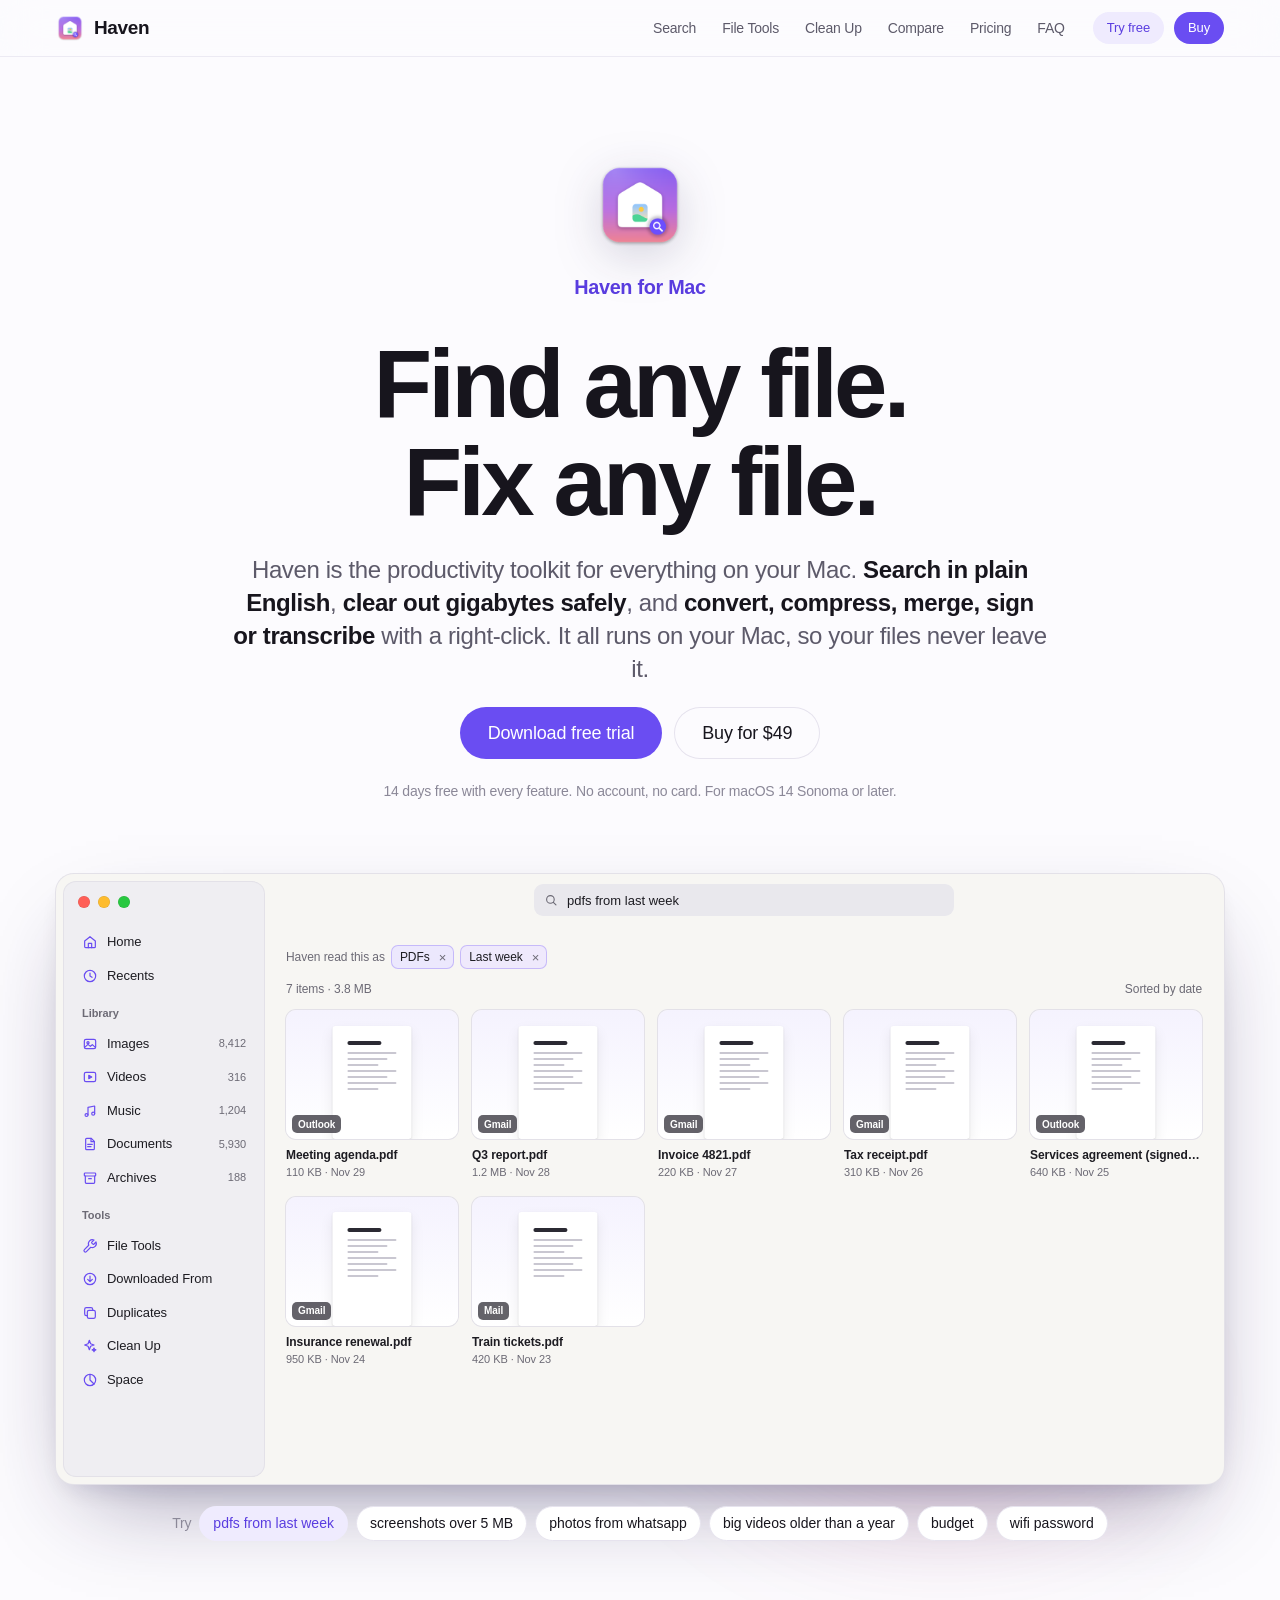
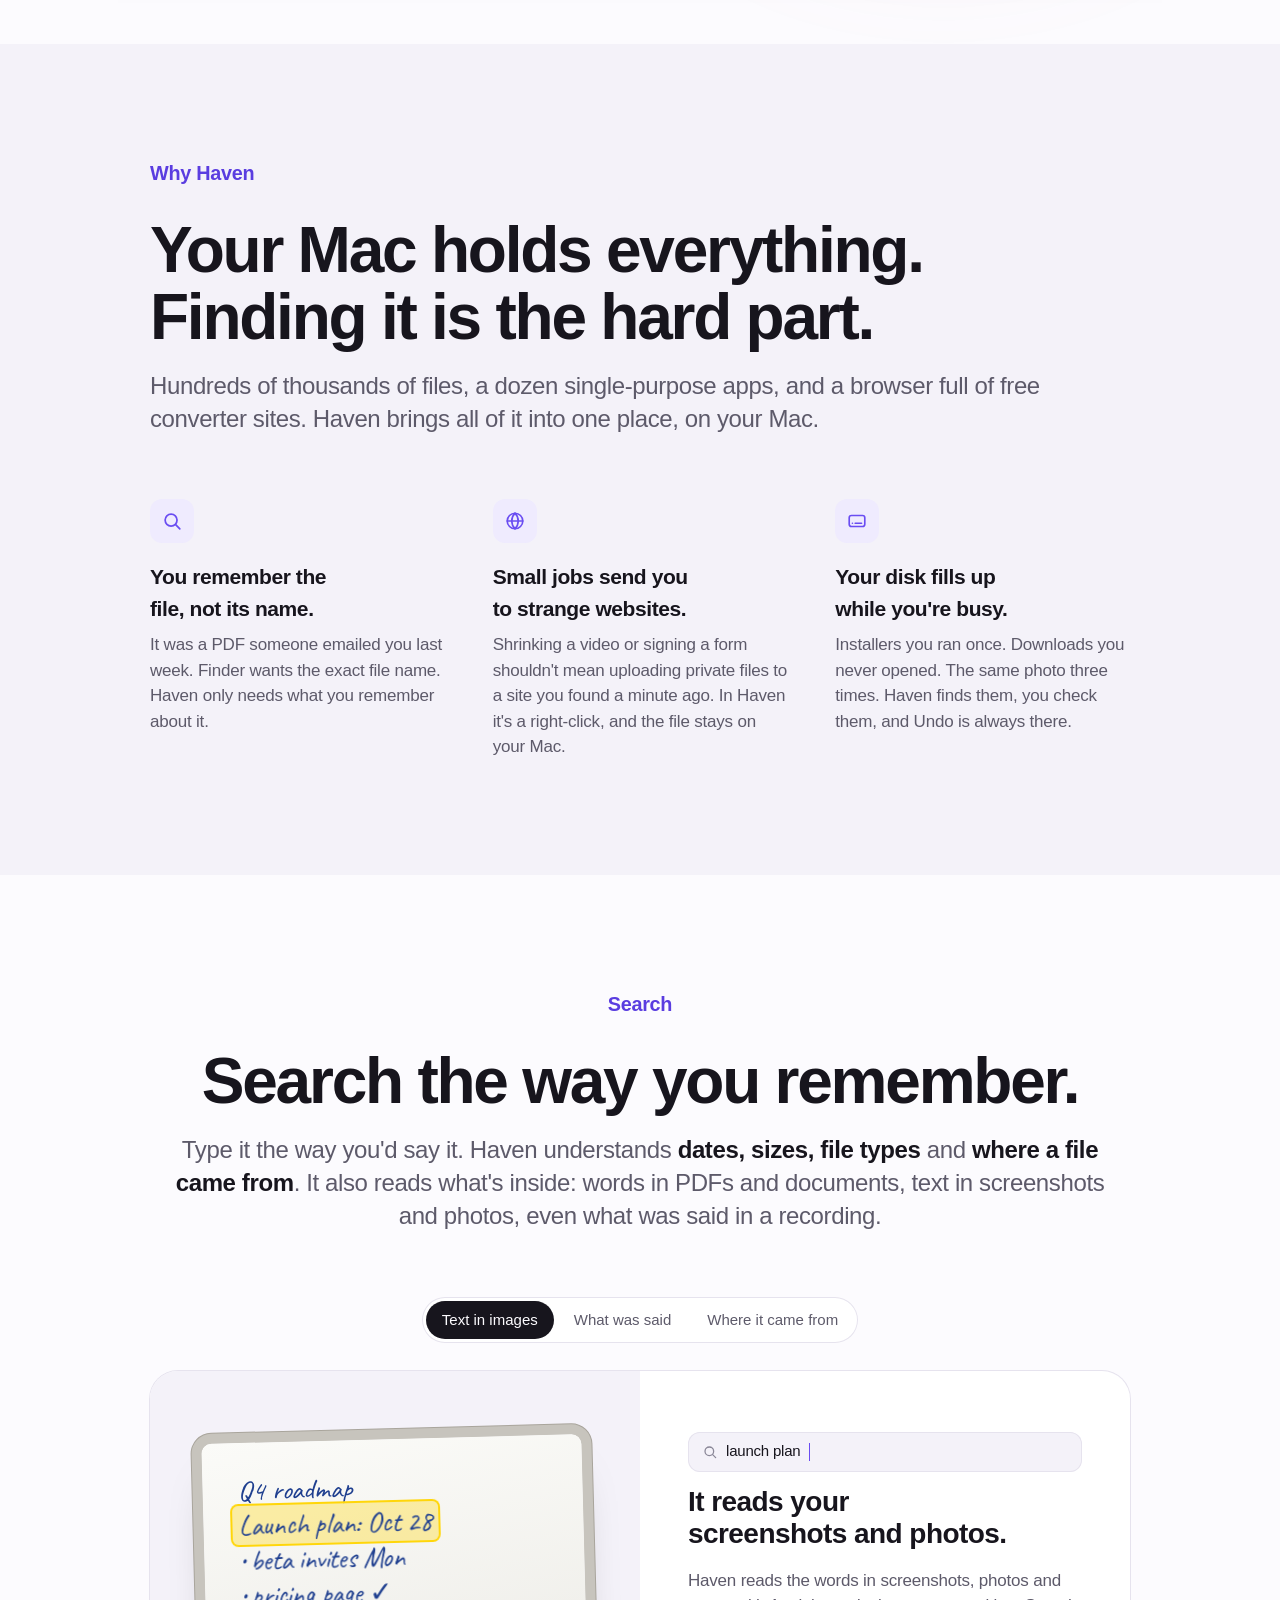
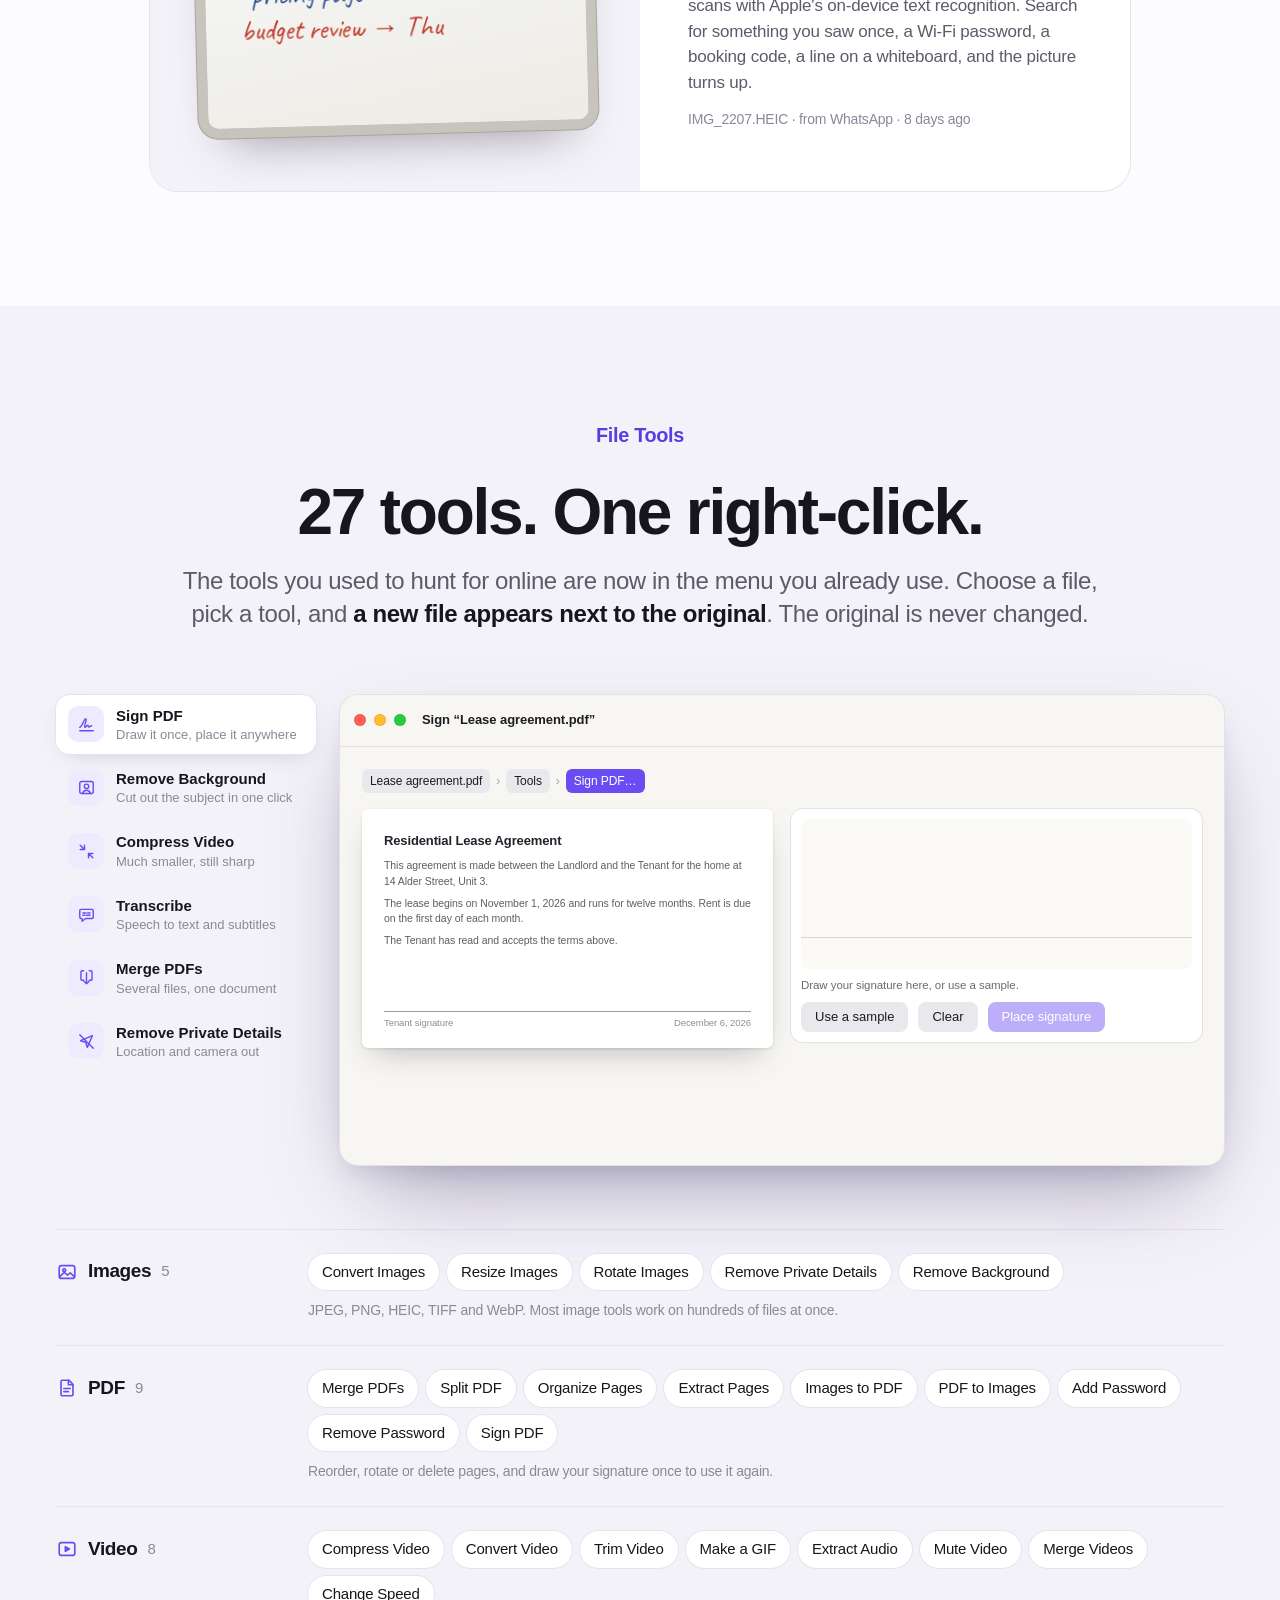
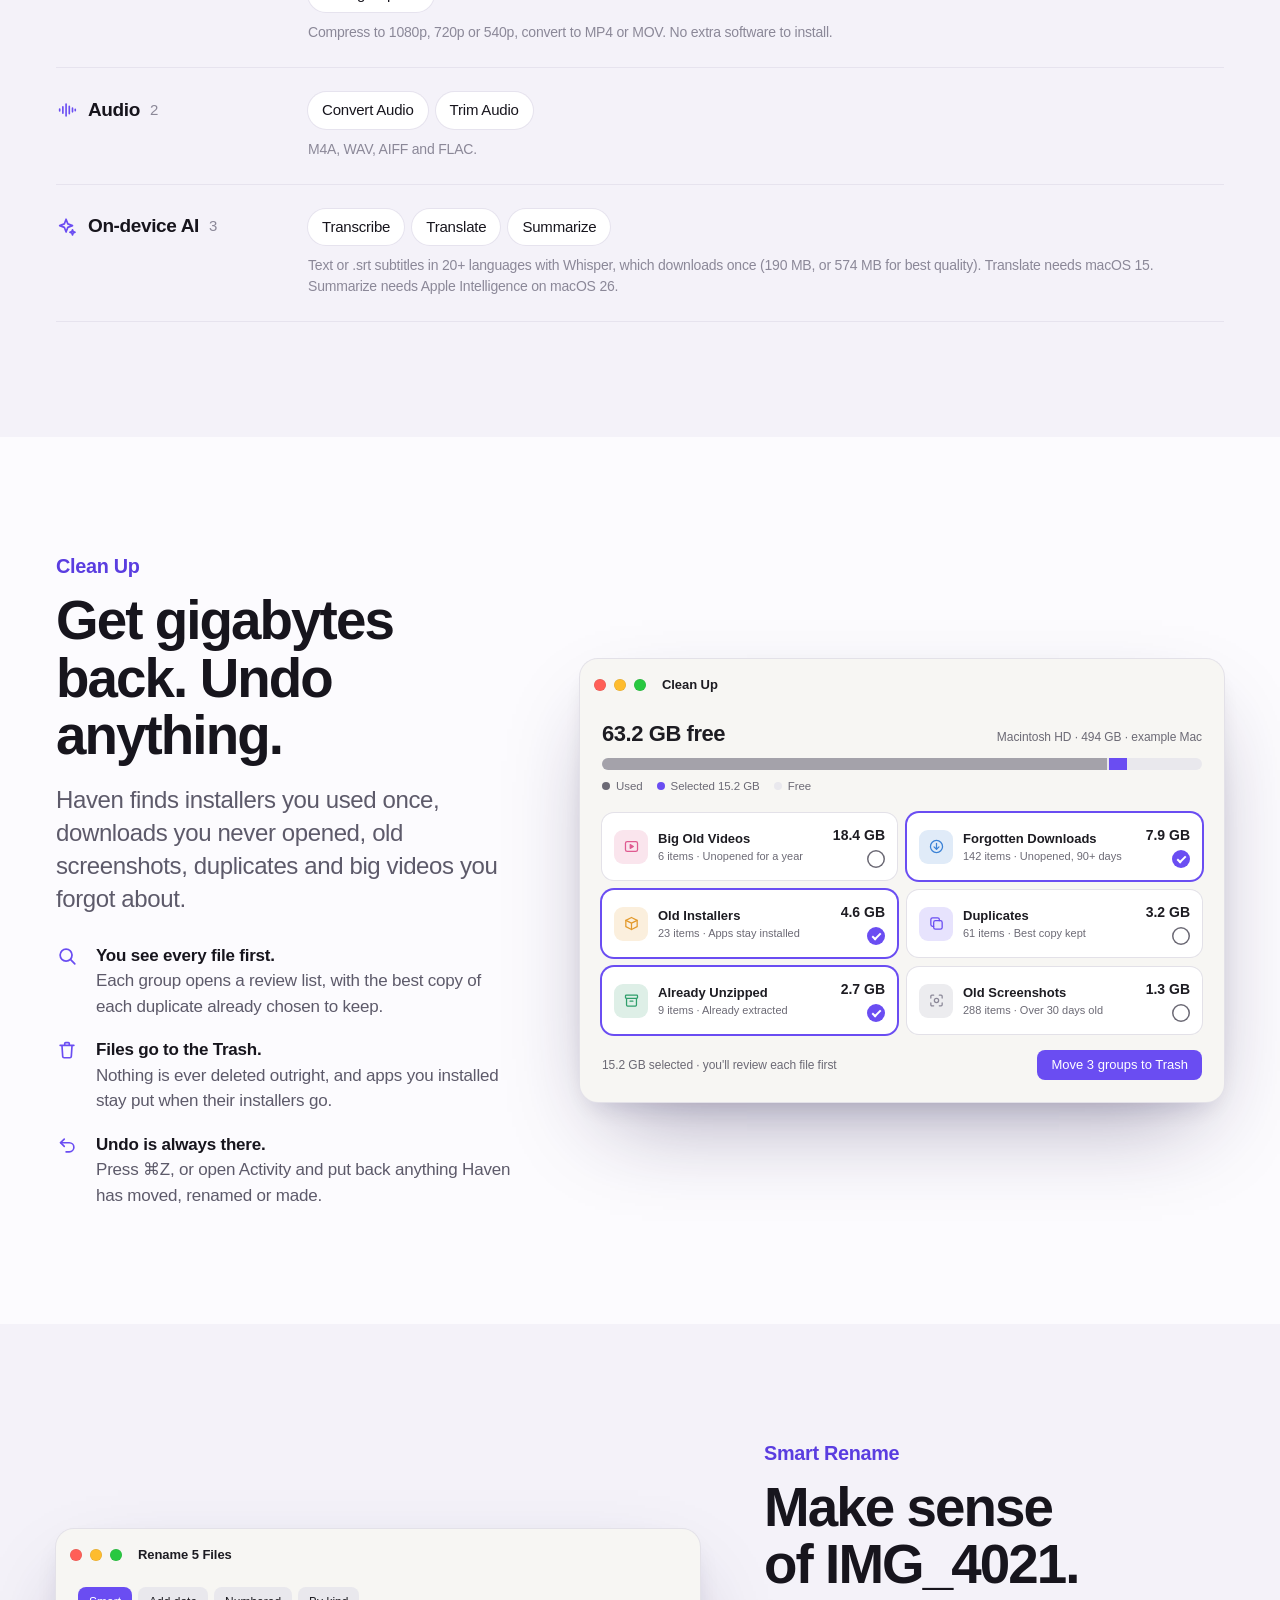
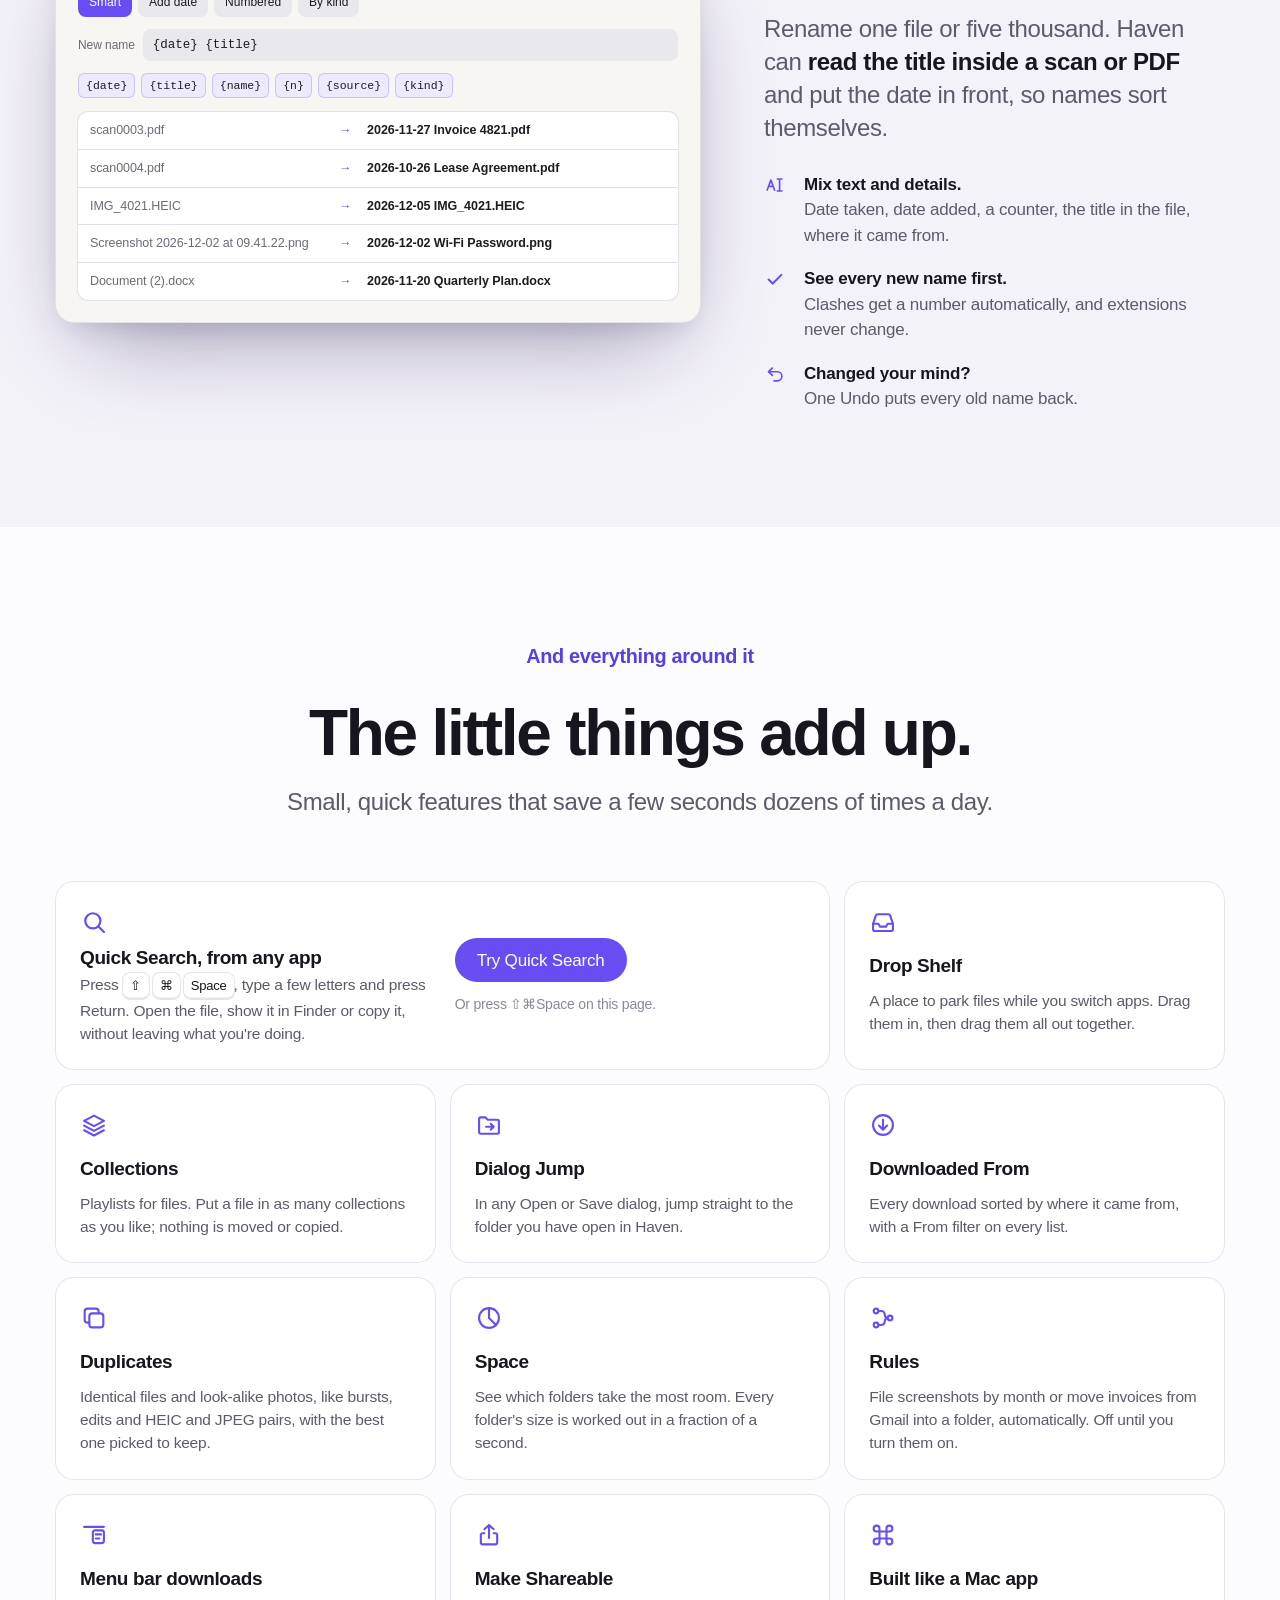
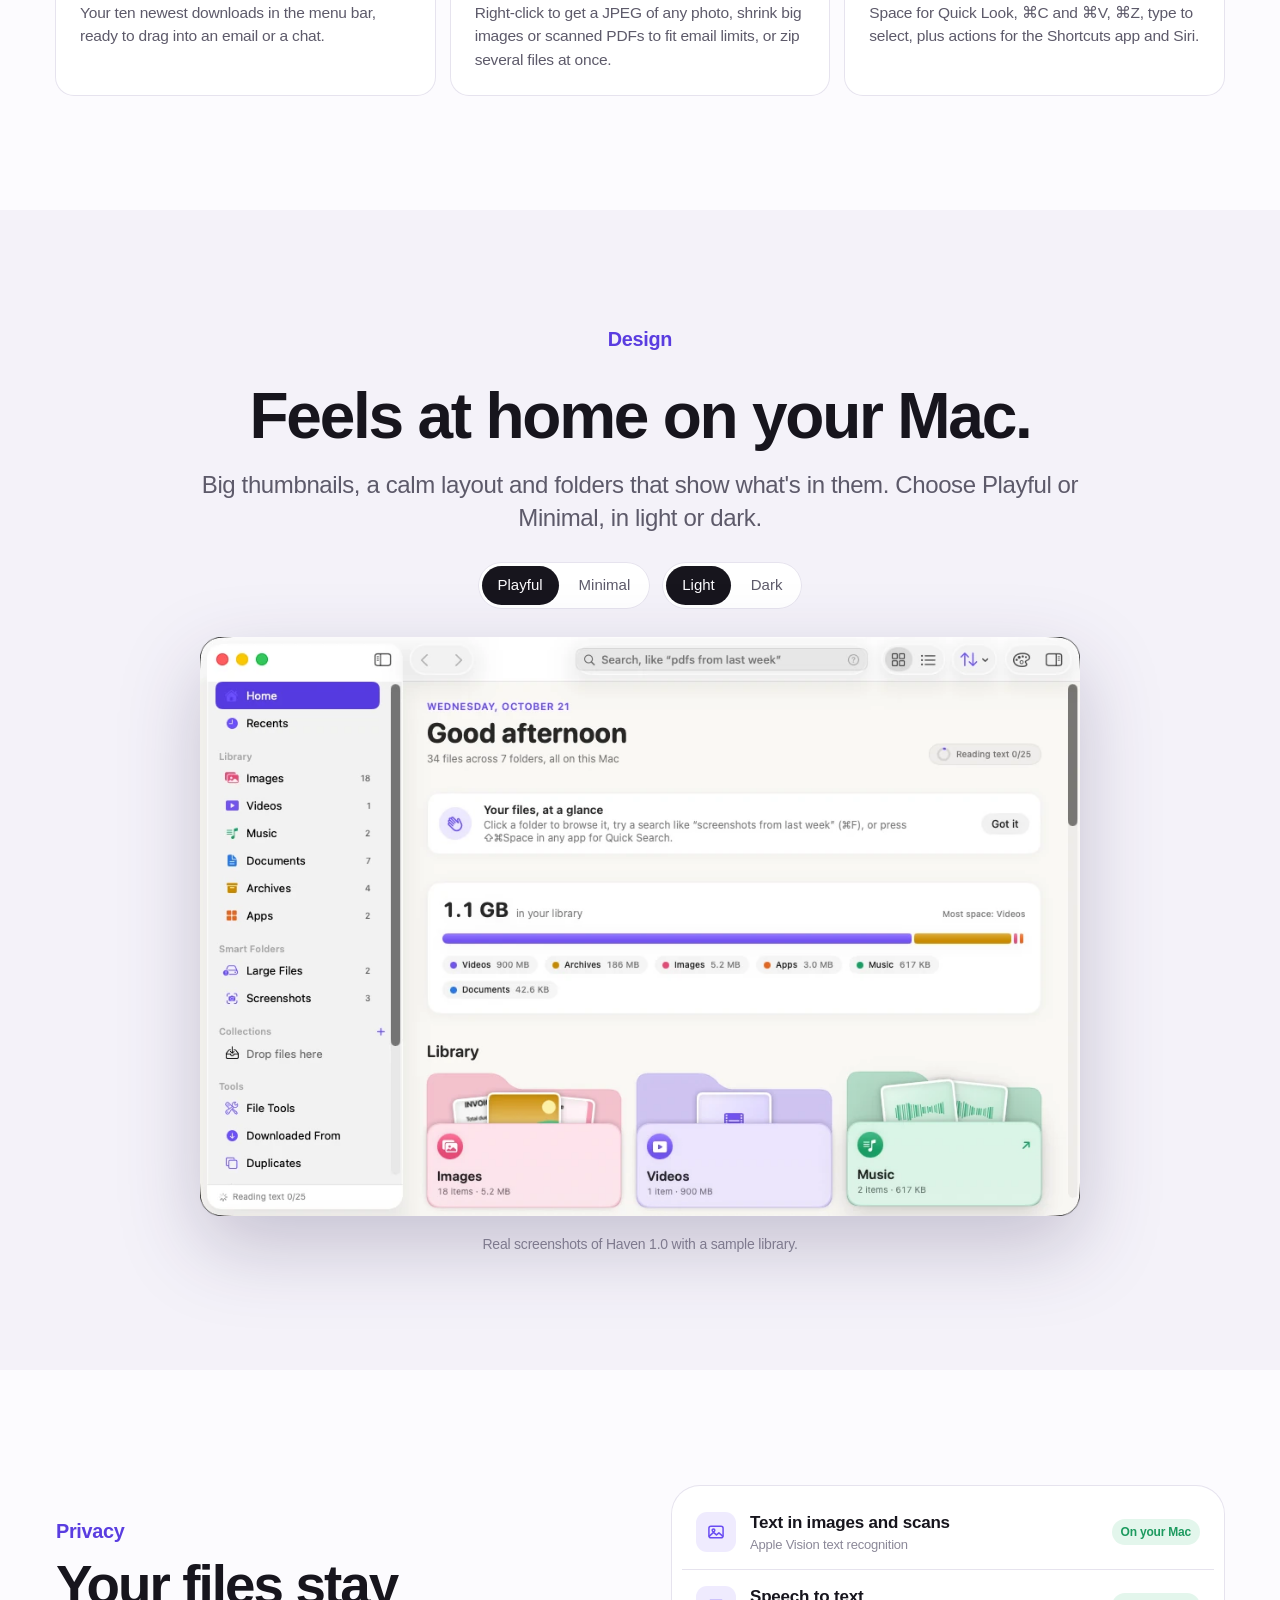
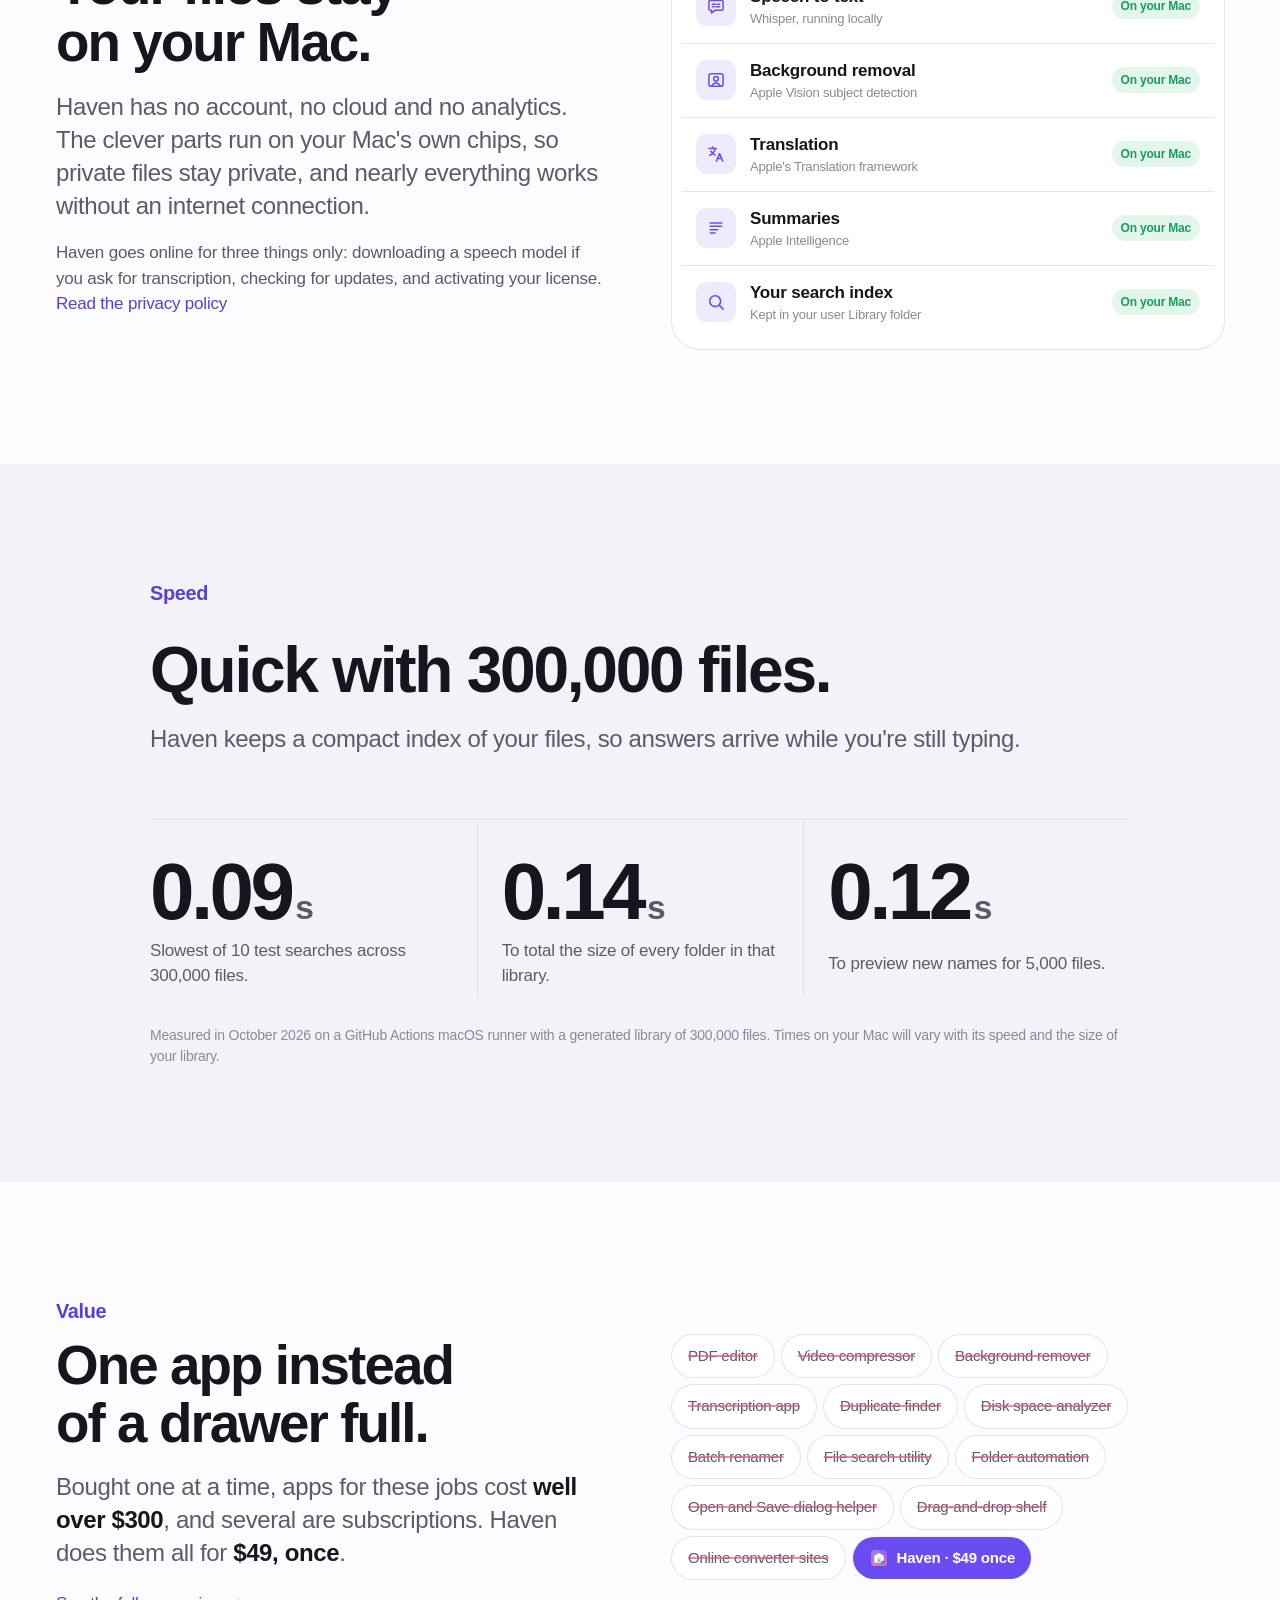
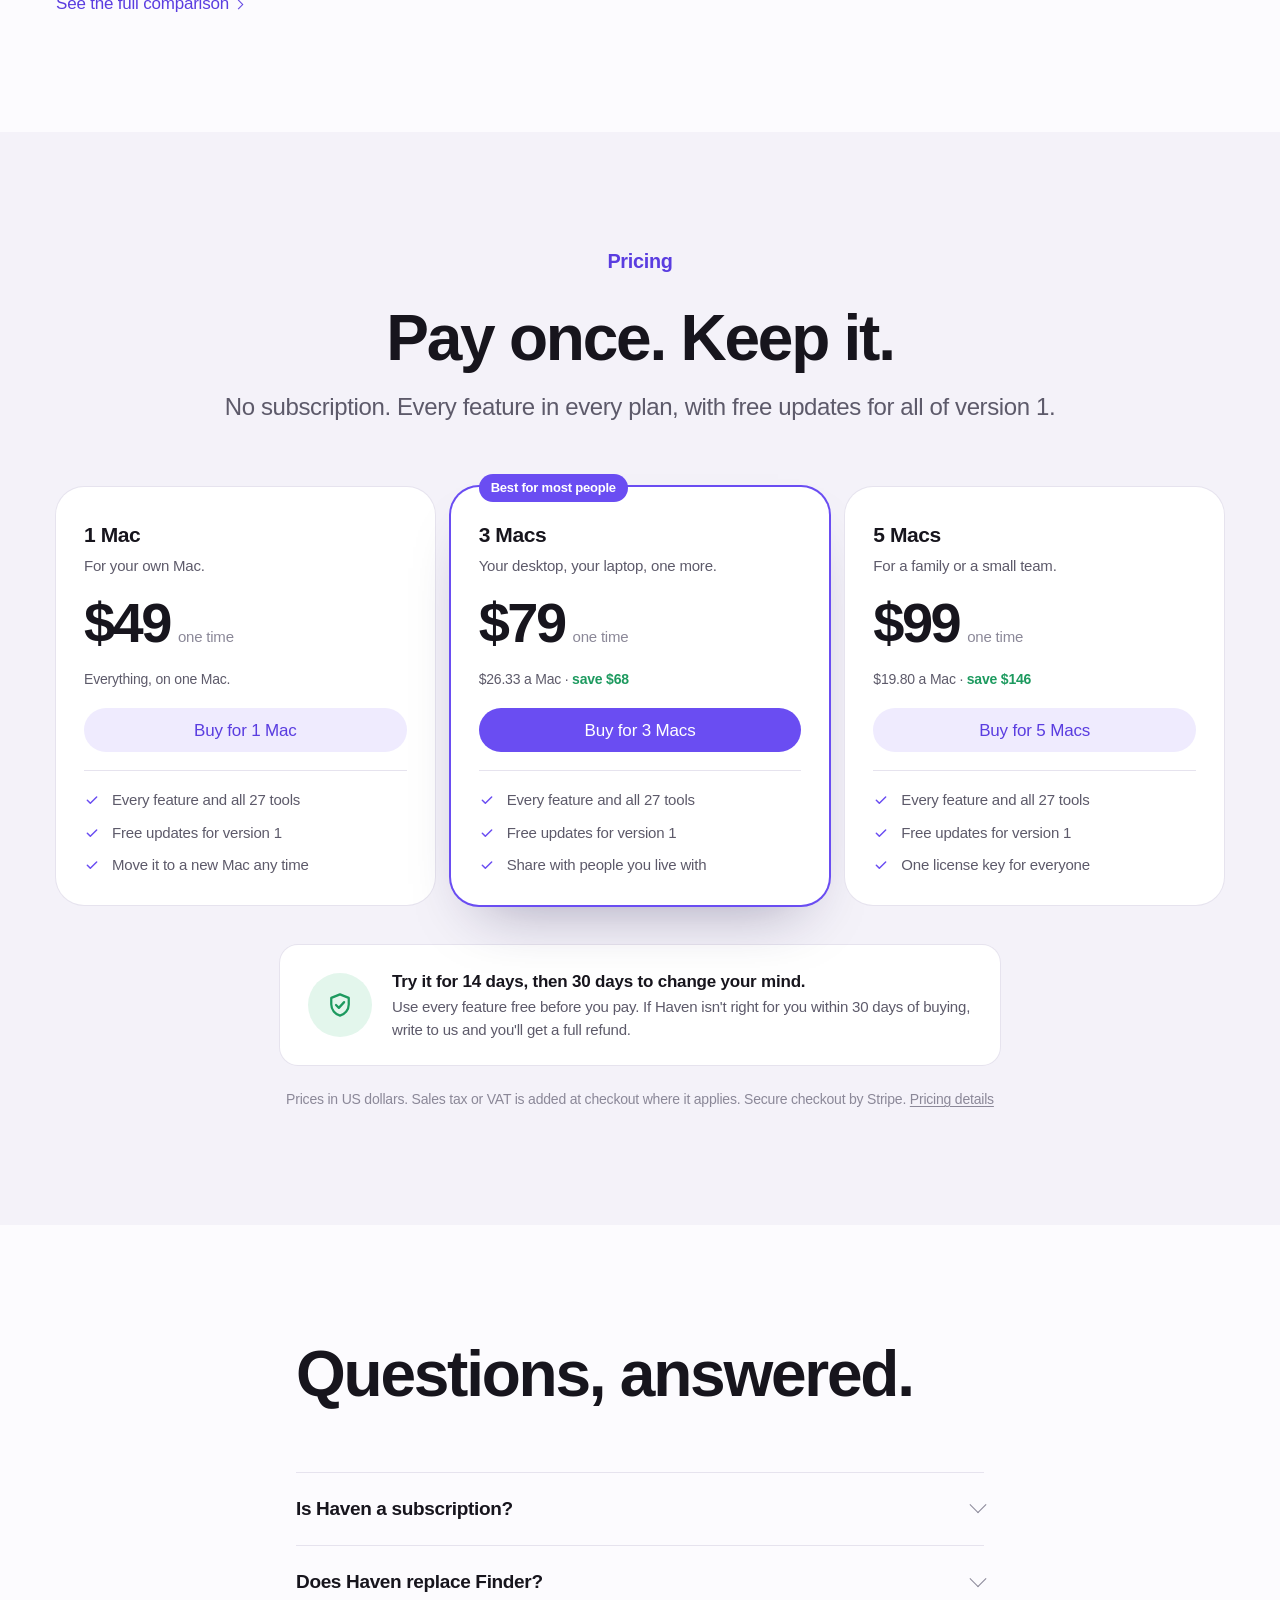
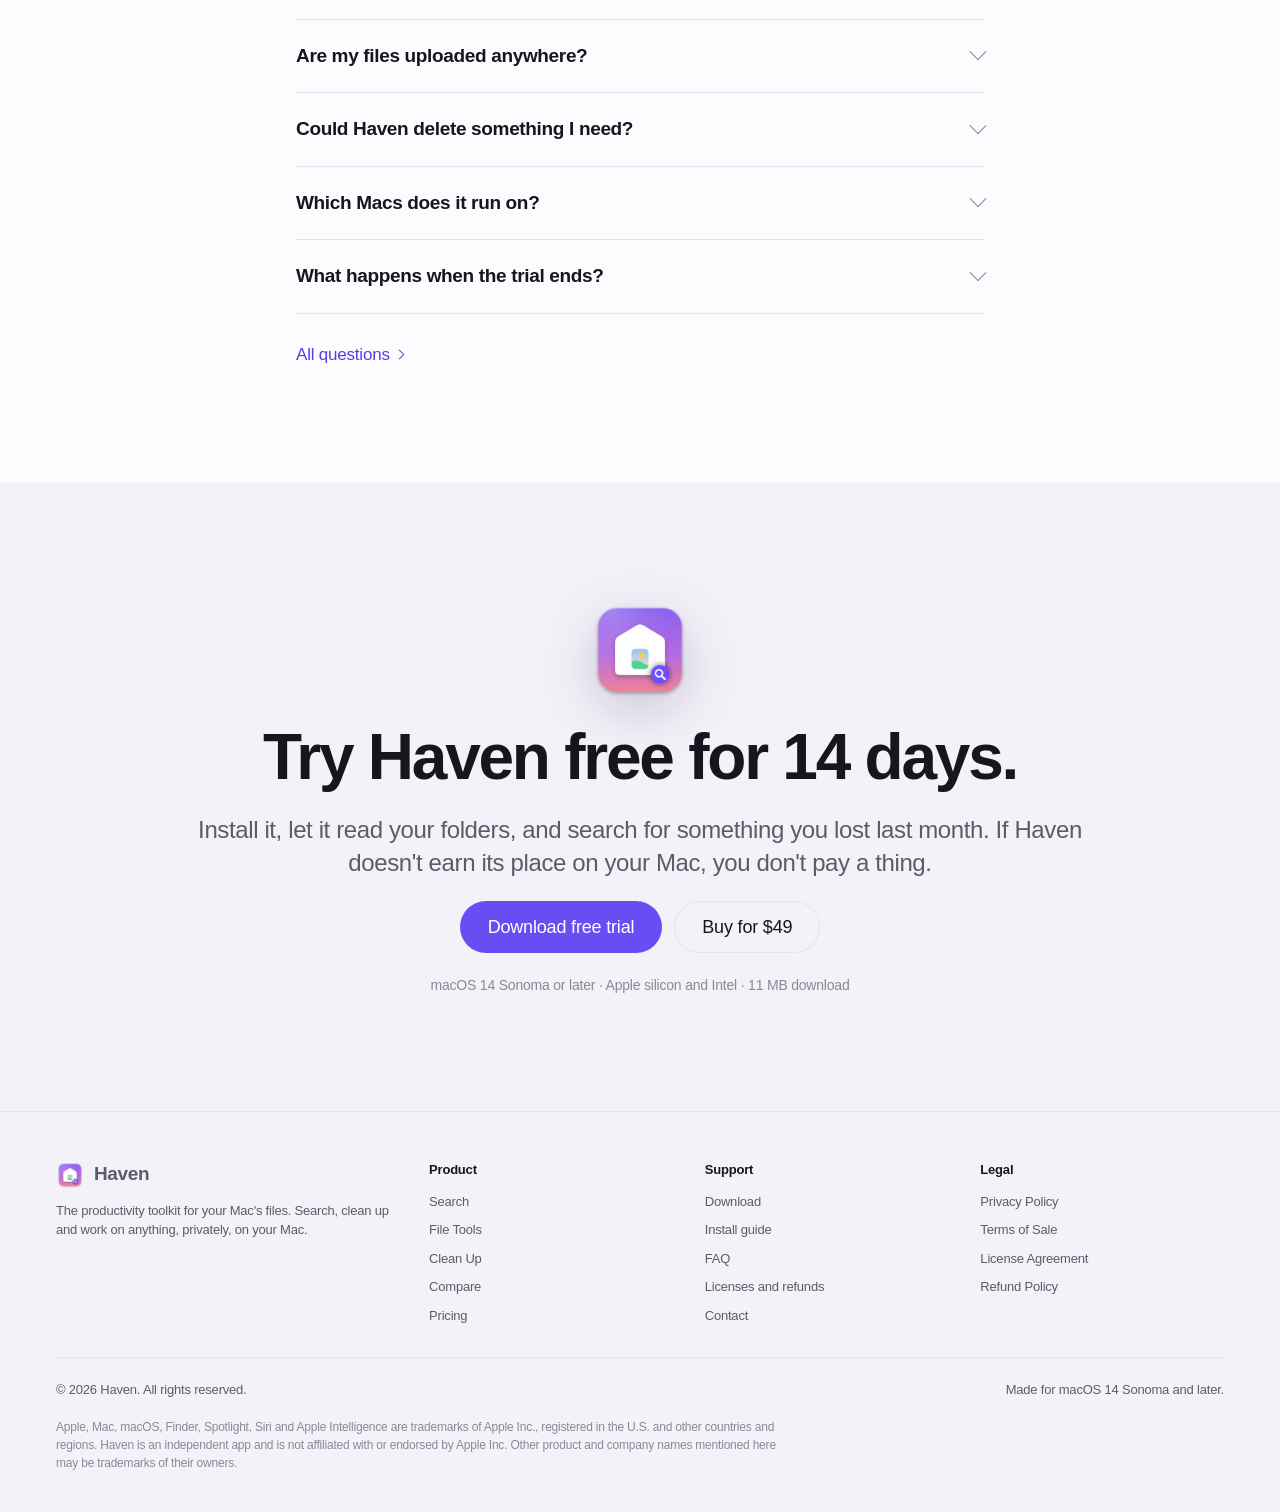
==== website/index.html @ 67c4c1dd "Website: sales site with interactive demos, compare, pricing, FAQ, download, privacy and terms Stati" ====
<!doctype html>
<html lang="en">
<head>
<meta charset="utf-8">
<meta name="viewport" content="width=device-width, initial-scale=1, viewport-fit=cover">
<title>Haven for Mac</title>
<meta name="claude:viewport-fit-sides" content="cover">
<meta name="description" content="Haven is the productivity toolkit for your Mac's files. Search in plain English, free up gigabytes safely, and convert, compress, merge, sign or transcribe with a right-click. Private, on-device, $49 once.">
<meta property="og:type" content="website">
<meta property="og:title" content="Haven for Mac: find any file, fix any file">
<meta property="og:description" content="Plain-English search, safe clean-up and 27 file tools in one private Mac app. One-time purchase.">
<meta property="og:image" content="assets/img/og.png">
<meta name="twitter:card" content="summary_large_image">
<link rel="icon" type="image/png" href="assets/img/icon-64.png">
<link rel="apple-touch-icon" href="assets/img/apple-touch-icon.png">
<link rel="preload" href="assets/fonts/caveat-latin.woff2" as="font" type="font/woff2" crossorigin>
<link rel="stylesheet" href="assets/site.css">
<script type="application/ld+json">
{"@context":"https://schema.org","@type":"SoftwareApplication","name":"Haven","operatingSystem":"macOS 14 or later","applicationCategory":"UtilitiesApplication","description":"Plain-English file search, safe clean-up and 27 file tools for images, PDFs, video, audio and on-device AI.","offers":[{"@type":"Offer","name":"1 Mac","price":"49.00","priceCurrency":"USD"},{"@type":"Offer","name":"3 Macs","price":"79.00","priceCurrency":"USD"},{"@type":"Offer","name":"5 Macs","price":"99.00","priceCurrency":"USD"}]}
</script>
</head>
<body>
<svg width="0" height="0" style="position:absolute" aria-hidden="true">
  <defs>
    <symbol id="i-search" viewBox="0 0 24 24" fill="none" stroke="currentColor" stroke-width="1.9" stroke-linecap="round" stroke-linejoin="round"><circle cx="11" cy="11" r="6.5"/><path d="M16 16l4.5 4.5"/></symbol>
    <symbol id="i-home" viewBox="0 0 24 24" fill="none" stroke="currentColor" stroke-width="1.8" stroke-linecap="round" stroke-linejoin="round"><path d="M4 10.5L12 4l8 6.5V19a1.5 1.5 0 0 1-1.5 1.5h-13A1.5 1.5 0 0 1 4 19z"/><path d="M9.5 20.5V14h5v6.5"/></symbol>
    <symbol id="i-clock" viewBox="0 0 24 24" fill="none" stroke="currentColor" stroke-width="1.8" stroke-linecap="round" stroke-linejoin="round"><circle cx="12" cy="12" r="8.5"/><path d="M12 7.5V12l3 2"/></symbol>
    <symbol id="i-photo" viewBox="0 0 24 24" fill="none" stroke="currentColor" stroke-width="1.8" stroke-linecap="round" stroke-linejoin="round"><rect x="3.5" y="5" width="17" height="14" rx="2.5"/><circle cx="9" cy="10" r="1.6"/><path d="M4 17l5-4.5 3.5 3 3-2.5 4.5 4"/></symbol>
    <symbol id="i-film" viewBox="0 0 24 24" fill="none" stroke="currentColor" stroke-width="1.8" stroke-linecap="round" stroke-linejoin="round"><rect x="3.5" y="5" width="17" height="14" rx="2.5"/><path d="M10.2 9.4v5.2l4.4-2.6z" fill="currentColor"/></symbol>
    <symbol id="i-music" viewBox="0 0 24 24" fill="none" stroke="currentColor" stroke-width="1.8" stroke-linecap="round" stroke-linejoin="round"><path d="M9 18V6.5l10-2V16"/><circle cx="6.8" cy="18" r="2.2"/><circle cx="16.8" cy="16" r="2.2"/></symbol>
    <symbol id="i-doc" viewBox="0 0 24 24" fill="none" stroke="currentColor" stroke-width="1.8" stroke-linecap="round" stroke-linejoin="round"><path d="M7 3.5h7l4.5 4.5v11a1.5 1.5 0 0 1-1.5 1.5H7A1.5 1.5 0 0 1 5.5 19V5A1.5 1.5 0 0 1 7 3.5z"/><path d="M13.5 3.5v5h5M8.5 12.5h7M8.5 16h5"/></symbol>
    <symbol id="i-archive" viewBox="0 0 24 24" fill="none" stroke="currentColor" stroke-width="1.8" stroke-linecap="round" stroke-linejoin="round"><rect x="3.5" y="4.5" width="17" height="4.5" rx="1.2"/><path d="M5 9v9.5A1.5 1.5 0 0 0 6.5 20h11a1.5 1.5 0 0 0 1.5-1.5V9M10 13h4"/></symbol>
    <symbol id="i-apps" viewBox="0 0 24 24" fill="none" stroke="currentColor" stroke-width="1.8" stroke-linecap="round" stroke-linejoin="round"><rect x="4" y="4" width="7" height="7" rx="1.8"/><rect x="13" y="4" width="7" height="7" rx="1.8"/><rect x="4" y="13" width="7" height="7" rx="1.8"/><rect x="13" y="13" width="7" height="7" rx="1.8"/></symbol>
    <symbol id="i-download" viewBox="0 0 24 24" fill="none" stroke="currentColor" stroke-width="1.8" stroke-linecap="round" stroke-linejoin="round"><circle cx="12" cy="12" r="8.5"/><path d="M12 7.5v8M8.5 12.5L12 16l3.5-3.5"/></symbol>
    <symbol id="i-tools" viewBox="0 0 24 24" fill="none" stroke="currentColor" stroke-width="1.8" stroke-linecap="round" stroke-linejoin="round"><path d="M14.7 6.3a1 1 0 0 0 0 1.4l1.6 1.6a1 1 0 0 0 1.4 0l3.3-3.3a6 6 0 0 1-7.9 7.9l-6.5 6.5a2.1 2.1 0 0 1-3-3l6.5-6.5a6 6 0 0 1 7.9-7.9z"/></symbol>
    <symbol id="i-dup" viewBox="0 0 24 24" fill="none" stroke="currentColor" stroke-width="1.8" stroke-linecap="round" stroke-linejoin="round"><rect x="8" y="8" width="12" height="12" rx="2.5"/><path d="M16 8V6.5A2.5 2.5 0 0 0 13.5 4h-7A2.5 2.5 0 0 0 4 6.5v7A2.5 2.5 0 0 0 6.5 16H8"/></symbol>
    <symbol id="i-sparkle" viewBox="0 0 24 24" fill="none" stroke="currentColor" stroke-width="1.8" stroke-linecap="round" stroke-linejoin="round"><path d="M11 3.5l1.9 5.1 5.1 1.9-5.1 1.9-1.9 5.1-1.9-5.1L4 10.5l5.1-1.9z"/><path d="M18 15l.8 2 2 .8-2 .8-.8 2-.8-2-2-.8 2-.8z"/></symbol>
    <symbol id="i-pie" viewBox="0 0 24 24" fill="none" stroke="currentColor" stroke-width="1.8" stroke-linecap="round" stroke-linejoin="round"><circle cx="12" cy="12" r="8.5"/><path d="M12 3.5V12l6 6"/></symbol>
    <symbol id="i-lock" viewBox="0 0 24 24" fill="none" stroke="currentColor" stroke-width="1.8" stroke-linecap="round" stroke-linejoin="round"><rect x="5" y="10.5" width="14" height="10" rx="2.2"/><path d="M8.5 10.5V8a3.5 3.5 0 0 1 7 0v2.5"/></symbol>
    <symbol id="i-sign" viewBox="0 0 24 24" fill="none" stroke="currentColor" stroke-width="1.8" stroke-linecap="round" stroke-linejoin="round"><path d="M3.5 15.5c2.5-.5 4-6 6-9.5 1-1.7 2.6-1.3 2 1-.7 2.8-2.7 7.3-1.6 8.3 1 .9 2.5-2.3 3.6-2.3 1 0 .4 2 1.5 2.1 1 .1 2-1.3 3.5-1.6"/><path d="M3.5 20h17"/></symbol>
    <symbol id="i-cutout" viewBox="0 0 24 24" fill="none" stroke="currentColor" stroke-width="1.8" stroke-linecap="round" stroke-linejoin="round"><rect x="3.5" y="4.5" width="17" height="15" rx="2.5"/><circle cx="12" cy="10.5" r="2.8"/><path d="M7 19.5c.8-2.6 2.8-4 5-4s4.2 1.4 5 4"/></symbol>
    <symbol id="i-compress" viewBox="0 0 24 24" fill="none" stroke="currentColor" stroke-width="1.8" stroke-linecap="round" stroke-linejoin="round"><path d="M4 9.5h5.5V4M20 14.5h-5.5V20M9.5 9.5L4 4M14.5 14.5L20 20"/></symbol>
    <symbol id="i-captions" viewBox="0 0 24 24" fill="none" stroke="currentColor" stroke-width="1.8" stroke-linecap="round" stroke-linejoin="round"><path d="M5 5.5h14a1.5 1.5 0 0 1 1.5 1.5v8.5A1.5 1.5 0 0 1 19 17h-8l-4.5 3.5V17H5a1.5 1.5 0 0 1-1.5-1.5V7A1.5 1.5 0 0 1 5 5.5z"/><path d="M7.5 10h4M13.5 10h3M7.5 13h2.5M12 13h4.5"/></symbol>
    <symbol id="i-merge" viewBox="0 0 24 24" fill="none" stroke="currentColor" stroke-width="1.8" stroke-linecap="round" stroke-linejoin="round"><path d="M8.5 3.5h-2A1.5 1.5 0 0 0 5 5v9a1.5 1.5 0 0 0 1.5 1.5h2"/><path d="M15.5 3.5h2A1.5 1.5 0 0 1 19 5v9a1.5 1.5 0 0 1-1.5 1.5h-2"/><path d="M12 6v14M9 17l3 3 3-3"/></symbol>
    <symbol id="i-locoff" viewBox="0 0 24 24" fill="none" stroke="currentColor" stroke-width="1.8" stroke-linecap="round" stroke-linejoin="round"><path d="M19.5 4.5L4.5 11l6.5 2 2 6.5z"/><path d="M3.5 3.5l17 17"/></symbol>
    <symbol id="i-check" viewBox="0 0 24 24" fill="none" stroke="currentColor" stroke-width="2.2" stroke-linecap="round" stroke-linejoin="round"><path d="M5 12.5l4.5 4.5L19 7.5"/></symbol>
    <symbol id="i-shield" viewBox="0 0 24 24" fill="none" stroke="currentColor" stroke-width="1.8" stroke-linecap="round" stroke-linejoin="round"><path d="M12 3.5l7 2.8v5.2c0 4.3-3 7.8-7 9-4-1.2-7-4.7-7-9V6.3z"/><path d="M8.8 12l2.3 2.3 4.2-4.6"/></symbol>
    <symbol id="i-tray" viewBox="0 0 24 24" fill="none" stroke="currentColor" stroke-width="1.8" stroke-linecap="round" stroke-linejoin="round"><path d="M3.5 13.5l2.4-7.2a1.5 1.5 0 0 1 1.4-1h9.4a1.5 1.5 0 0 1 1.4 1l2.4 7.2v4.7a1.5 1.5 0 0 1-1.5 1.5h-14a1.5 1.5 0 0 1-1.5-1.5z"/><path d="M3.5 13.5H8l1.5 2.5h5l1.5-2.5h4.5"/></symbol>
    <symbol id="i-stack" viewBox="0 0 24 24" fill="none" stroke="currentColor" stroke-width="1.8" stroke-linecap="round" stroke-linejoin="round"><path d="M12 4l8.5 4.5L12 13 3.5 8.5z"/><path d="M3.5 12.5L12 17l8.5-4.5M3.5 16.5L12 21l8.5-4.5"/></symbol>
    <symbol id="i-jump" viewBox="0 0 24 24" fill="none" stroke="currentColor" stroke-width="1.8" stroke-linecap="round" stroke-linejoin="round"><path d="M3.5 7A1.5 1.5 0 0 1 5 5.5h4l2 2h8A1.5 1.5 0 0 1 20.5 9v9a1.5 1.5 0 0 1-1.5 1.5H5A1.5 1.5 0 0 1 3.5 18z"/><path d="M9.5 13.5h6.5M13.5 11l2.5 2.5-2.5 2.5"/></symbol>
    <symbol id="i-menubar" viewBox="0 0 24 24" fill="none" stroke="currentColor" stroke-width="1.8" stroke-linecap="round" stroke-linejoin="round"><path d="M3.5 5h17"/><rect x="11" y="8" width="9.5" height="11" rx="2"/><path d="M13.5 11.5h4.5M13.5 15h3"/></symbol>
    <symbol id="i-rules" viewBox="0 0 24 24" fill="none" stroke="currentColor" stroke-width="1.8" stroke-linecap="round" stroke-linejoin="round"><circle cx="6" cy="6" r="2"/><circle cx="6" cy="18" r="2"/><circle cx="18" cy="12" r="2"/><path d="M8 6h2.5a3 3 0 0 1 3 3 3 3 0 0 0 2.5 3M8 18h2.5a3 3 0 0 0 3-3 3 3 0 0 1 2.5-3"/></symbol>
    <symbol id="i-rename" viewBox="0 0 24 24" fill="none" stroke="currentColor" stroke-width="1.8" stroke-linecap="round" stroke-linejoin="round"><path d="M3.5 17.5l4-11 4 11M5 13.5h5"/><path d="M14.5 5.5h5M17 5.5v13M14.5 18.5h5"/></symbol>
    <symbol id="i-cmd" viewBox="0 0 24 24" fill="none" stroke="currentColor" stroke-width="1.8" stroke-linecap="round" stroke-linejoin="round"><path d="M9 9h6v6H9zM9 9V6.5A2.5 2.5 0 1 0 6.5 9H9M15 9V6.5A2.5 2.5 0 1 1 17.5 9H15M15 15v2.5a2.5 2.5 0 1 0 2.5-2.5H15M9 15v2.5A2.5 2.5 0 1 1 6.5 15H9"/></symbol>
    <symbol id="i-trash" viewBox="0 0 24 24" fill="none" stroke="currentColor" stroke-width="1.8" stroke-linecap="round" stroke-linejoin="round"><path d="M4.5 7h15M9.5 7V5a1 1 0 0 1 1-1h3a1 1 0 0 1 1 1v2M6.5 7l.8 12a1.5 1.5 0 0 0 1.5 1.4h6.4a1.5 1.5 0 0 0 1.5-1.4l.8-12"/></symbol>
    <symbol id="i-undo" viewBox="0 0 24 24" fill="none" stroke="currentColor" stroke-width="1.8" stroke-linecap="round" stroke-linejoin="round"><path d="M9 5.5L5 9.5l4 4"/><path d="M5 9.5h9.5a5 5 0 0 1 0 10H11"/></symbol>
    <symbol id="i-cpu" viewBox="0 0 24 24" fill="none" stroke="currentColor" stroke-width="1.8" stroke-linecap="round" stroke-linejoin="round"><rect x="6.5" y="6.5" width="11" height="11" rx="2"/><path d="M9.5 3.5v3M14.5 3.5v3M9.5 17.5v3M14.5 17.5v3M3.5 9.5h3M3.5 14.5h3M17.5 9.5h3M17.5 14.5h3"/></symbol>
    <symbol id="i-wave" viewBox="0 0 24 24" fill="none" stroke="currentColor" stroke-width="1.8" stroke-linecap="round" stroke-linejoin="round"><path d="M4 11v2M7.5 8.5v7M11 5.5v13M14.5 8v8M18 10v4M21 11.2v1.6"/></symbol>
    <symbol id="i-translate" viewBox="0 0 24 24" fill="none" stroke="currentColor" stroke-width="1.8" stroke-linecap="round" stroke-linejoin="round"><path d="M3.5 5.5h9M8 3.5v2M11 5.5c-.6 3.2-2.8 6.3-6.5 8M5.8 8.5c1.1 2.1 3 3.8 5.4 4.8"/><path d="M12.5 20.5l3.8-9 3.8 9M13.8 17.5h5"/></symbol>
    <symbol id="i-lines" viewBox="0 0 24 24" fill="none" stroke="currentColor" stroke-width="1.8" stroke-linecap="round" stroke-linejoin="round"><path d="M5 6h14M5 10h14M5 14h9M5 18h6"/></symbol>
    <symbol id="i-bolt" viewBox="0 0 24 24" fill="none" stroke="currentColor" stroke-width="1.8" stroke-linecap="round" stroke-linejoin="round"><path d="M13 3.5L5.5 13.5H12l-1 7 7.5-10H12z"/></symbol>
    <symbol id="i-refresh" viewBox="0 0 24 24" fill="none" stroke="currentColor" stroke-width="1.8" stroke-linecap="round" stroke-linejoin="round"><path d="M19.5 12a7.5 7.5 0 1 1-2.2-5.3M19.5 4.5v4h-4"/></symbol>
    <symbol id="i-box" viewBox="0 0 24 24" fill="none" stroke="currentColor" stroke-width="1.8" stroke-linecap="round" stroke-linejoin="round"><path d="M12 3.5l8 4v9l-8 4-8-4v-9z"/><path d="M4 7.5l8 4 8-4M12 11.5v9"/></symbol>
    <symbol id="i-shot" viewBox="0 0 24 24" fill="none" stroke="currentColor" stroke-width="1.8" stroke-linecap="round" stroke-linejoin="round"><path d="M4 8.5V6a1.5 1.5 0 0 1 1.5-1.5H8M16 4.5h2.5A1.5 1.5 0 0 1 20 6v2.5M20 15.5V18a1.5 1.5 0 0 1-1.5 1.5H16M8 19.5H5.5A1.5 1.5 0 0 1 4 18v-2.5"/><circle cx="12" cy="12" r="3"/></symbol>
    <symbol id="i-laptop" viewBox="0 0 24 24" fill="none" stroke="currentColor" stroke-width="1.8" stroke-linecap="round" stroke-linejoin="round"><rect x="5" y="5" width="14" height="10" rx="1.5"/><path d="M2.5 18.5h19"/></symbol>
    <symbol id="i-infinity" viewBox="0 0 24 24" fill="none" stroke="currentColor" stroke-width="1.8" stroke-linecap="round" stroke-linejoin="round"><path d="M7.5 9a3 3 0 1 0 0 6c3.5 0 5.5-6 9-6a3 3 0 1 1 0 6c-3.5 0-5.5-6-9-6z"/></symbol>
    <symbol id="i-help" viewBox="0 0 24 24" fill="none" stroke="currentColor" stroke-width="1.8" stroke-linecap="round" stroke-linejoin="round"><circle cx="12" cy="12" r="8.5"/><circle cx="12" cy="12" r="3.5"/><path d="M6 6l3.5 3.5M14.5 14.5L18 18M18 6l-3.5 3.5M9.5 14.5L6 18"/></symbol>
    <symbol id="i-lr" viewBox="0 0 24 24" fill="none" stroke="currentColor" stroke-width="2" stroke-linecap="round" stroke-linejoin="round"><path d="M9 7l-4 5 4 5M15 7l4 5-4 5"/></symbol>
    <symbol id="i-globe" viewBox="0 0 24 24" fill="none" stroke="currentColor" stroke-width="1.8" stroke-linecap="round" stroke-linejoin="round"><circle cx="12" cy="12" r="8.5"/><path d="M3.5 12h17M12 3.5c2.4 2.4 3.5 5.3 3.5 8.5s-1.1 6.1-3.5 8.5c-2.4-2.4-3.5-5.3-3.5-8.5S9.6 5.9 12 3.5z"/></symbol>
    <symbol id="i-share" viewBox="0 0 24 24" fill="none" stroke="currentColor" stroke-width="1.8" stroke-linecap="round" stroke-linejoin="round"><path d="M12 14.5v-11M8 7l4-3.5L16 7"/><path d="M8 10.5H6.5A1.5 1.5 0 0 0 5 12v6.5A1.5 1.5 0 0 0 6.5 20h11a1.5 1.5 0 0 0 1.5-1.5V12a1.5 1.5 0 0 0-1.5-1.5H16"/></symbol>
    <symbol id="i-disk" viewBox="0 0 24 24" fill="none" stroke="currentColor" stroke-width="1.8" stroke-linecap="round" stroke-linejoin="round"><rect x="3.5" y="6" width="17" height="12" rx="2.5"/><path d="M7 14.5h.01M10 14.5h7"/></symbol>
  </defs>
</svg>

<header class="gnav" id="top">
  <div class="wrap-wide gnav-in">
    <a class="brand" href="index.html"><img src="assets/img/icon-64.png" alt="" width="28" height="28">Haven</a>
    <ul class="gnav-links">
      <li><a href="index.html#search">Search</a></li>
      <li><a href="index.html#tools">File Tools</a></li>
      <li><a href="index.html#cleanup">Clean Up</a></li>
      <li><a href="compare.html">Compare</a></li>
      <li><a href="pricing.html">Pricing</a></li>
      <li><a href="faq.html">FAQ</a></li>
    </ul>
    <div class="gnav-cta">
      <a class="btn-quiet btn-sm" href="download.html" data-download>Try free</a>
      <a class="btn btn-sm" href="pricing.html#plans">Buy</a>
    </div>
    <button class="menu-btn" type="button" aria-label="Menu" aria-expanded="false" aria-controls="menu-sheet"><span></span><span></span></button>
    <div class="menu-sheet" id="menu-sheet">
      <ul class="wrap-wide">
        <li><a href="index.html#search">Search</a></li>
        <li><a href="index.html#tools">File Tools</a></li>
        <li><a href="index.html#cleanup">Clean Up</a></li>
        <li><a href="compare.html">Compare</a></li>
        <li><a href="pricing.html">Pricing</a></li>
        <li><a href="faq.html">FAQ</a></li>
        <li><a href="download.html">Download free trial</a></li>
      </ul>
    </div>
  </div>
</header>

<main>
  <!-- Hero -->
  <section class="hero" aria-labelledby="hero-title">
    <div class="wrap hero-copy">
      <img class="hero-icon" src="assets/img/icon-256.png" alt="Haven app icon" width="92" height="92">
      <p class="eyebrow">Haven for Mac</p>
      <h1 class="h1" id="hero-title">Find any file.<br>Fix any file.</h1>
      <p class="lead">Haven is the productivity toolkit for everything on your Mac. <strong>Search in plain English</strong>, <strong>clear out gigabytes safely</strong>, and <strong>convert, compress, merge, sign or transcribe</strong> with a right-click. It all runs on your Mac, so your files never leave it.</p>
      <div class="cta-row">
        <a class="btn btn-lg" href="download.html" data-download>Download free trial</a>
        <a class="btn-line btn-lg" href="pricing.html#plans">Buy for $49</a>
      </div>
      <p class="hero-fine">14 days free with every feature. No account, no card. For macOS 14 Sonoma or later.</p>
    </div>

    <div class="wrap-wide hero-stage">
      <div class="mac" id="hero-mac" role="group" aria-label="Haven search, interactive example">
        <aside class="mac-side" aria-hidden="true">
          <div class="lights"><i></i><i></i><i></i></div>
          <span class="side-i"><svg><use href="#i-home"/></svg>Home</span>
          <span class="side-i"><svg><use href="#i-clock"/></svg>Recents</span>
          <p class="side-h">Library</p>
          <span class="side-i"><svg><use href="#i-photo"/></svg>Images<span class="ct">8,412</span></span>
          <span class="side-i"><svg><use href="#i-film"/></svg>Videos<span class="ct">316</span></span>
          <span class="side-i"><svg><use href="#i-music"/></svg>Music<span class="ct">1,204</span></span>
          <span class="side-i"><svg><use href="#i-doc"/></svg>Documents<span class="ct">5,930</span></span>
          <span class="side-i"><svg><use href="#i-archive"/></svg>Archives<span class="ct">188</span></span>
          <p class="side-h">Tools</p>
          <span class="side-i"><svg><use href="#i-tools"/></svg>File Tools</span>
          <span class="side-i"><svg><use href="#i-download"/></svg>Downloaded From</span>
          <span class="side-i"><svg><use href="#i-dup"/></svg>Duplicates</span>
          <span class="side-i"><svg><use href="#i-sparkle"/></svg>Clean Up</span>
          <span class="side-i"><svg><use href="#i-pie"/></svg>Space</span>
        </aside>
        <div class="mac-main">
          <div class="mac-bar">
            <div class="lights" aria-hidden="true"><i></i><i></i><i></i></div>
            <label class="mac-field" for="hero-q">
              <svg aria-hidden="true"><use href="#i-search"/></svg>
              <span class="sr">Search your files</span>
              <input id="hero-q" type="search" autocomplete="off" spellcheck="false" value="pdfs from last week" placeholder="Search, like “pdfs from last week”">
            </label>
          </div>
          <div class="mac-body" id="hero-body">
            <div class="readas" id="hero-readas" aria-live="polite"></div>
            <div class="resmeta"><span id="hero-count"></span><span>Sorted by date</span></div>
            <div class="grid-files" id="hero-results"></div>
          </div>
        </div>
      </div>
      <div class="try" id="hero-try">
        <span>Try</span>
        <button type="button">pdfs from last week</button>
        <button type="button">screenshots over 5 MB</button>
        <button type="button">photos from whatsapp</button>
        <button type="button">big videos older than a year</button>
        <button type="button">budget</button>
        <button type="button">wifi password</button>
      </div>
    </div>
  </section>

  <!-- The problem -->
  <section class="sec band" aria-labelledby="why-title">
    <div class="wrap">
      <div class="sec-head">
        <p class="eyebrow">Why Haven</p>
        <h2 class="h2" id="why-title">Your Mac holds everything. Finding it is the hard part.</h2>
        <p class="lead">Hundreds of thousands of files, a dozen single-purpose apps, and a browser full of free converter sites. Haven brings all of it into one place, on your Mac.</p>
      </div>
      <div class="trio">
        <div>
          <div class="glyph"><svg aria-hidden="true"><use href="#i-search"/></svg></div>
          <h3>You remember the file, not its name.</h3>
          <p>It was a PDF someone emailed you last week. Finder wants the exact file name. Haven only needs what you remember about it.</p>
        </div>
        <div>
          <div class="glyph"><svg aria-hidden="true"><use href="#i-globe"/></svg></div>
          <h3>Small jobs send you to strange websites.</h3>
          <p>Shrinking a video or signing a form shouldn't mean uploading private files to a site you found a minute ago. In Haven it's a right-click, and the file stays on your Mac.</p>
        </div>
        <div>
          <div class="glyph"><svg aria-hidden="true"><use href="#i-disk"/></svg></div>
          <h3>Your disk fills up while you're busy.</h3>
          <p>Installers you ran once. Downloads you never opened. The same photo three times. Haven finds them, you check them, and Undo is always there.</p>
        </div>
      </div>
    </div>
  </section>

  <!-- Search -->
  <section class="sec" id="search" aria-labelledby="search-title">
    <div class="wrap">
      <div class="sec-head center">
        <p class="eyebrow">Search</p>
        <h2 class="h2" id="search-title">Search the way you remember.</h2>
        <p class="lead">Type it the way you'd say it. Haven understands <strong>dates, sizes, file types</strong> and <strong>where a file came from</strong>. It also reads what's inside: words in PDFs and documents, text in screenshots and photos, even what was said in a recording.</p>
      </div>
      <div class="seg-wrap">
        <div class="seg" role="tablist" aria-label="Ways Haven searches" id="lens-tabs">
          <button type="button" role="tab" aria-selected="true" aria-controls="lens-image" id="lt-image">Text in images</button>
          <button type="button" role="tab" aria-selected="false" aria-controls="lens-speech" id="lt-speech">What was said</button>
          <button type="button" role="tab" aria-selected="false" aria-controls="lens-source" id="lt-source">Where it came from</button>
        </div>
      </div>

      <div class="lens" role="tabpanel" id="lens-image" aria-labelledby="lt-image">
        <div class="lens-art">
          <div class="whiteboard" aria-label="Photo of a whiteboard">
            <span class="ln"><span>Q4 roadmap</span></span>
            <span class="ln hl" id="wb-hit"><span>Launch plan: Oct 28</span></span>
            <span class="ln"><span>• beta invites Mon</span></span>
            <span class="ln"><span>• pricing page ✓</span></span>
            <span class="ln red"><span>budget review → Thu</span></span>
          </div>
        </div>
        <div class="lens-copy">
          <div class="lens-q" aria-hidden="true"><svg><use href="#i-search"/></svg><span id="lq-image">launch plan</span><span class="caret"></span></div>
          <h3 class="h3">It reads your screenshots and photos.</h3>
          <p class="copy">Haven reads the words in screenshots, photos and scans with Apple's on-device text recognition. Search for something you saw once, a Wi-Fi password, a booking code, a line on a whiteboard, and the picture turns up.</p>
          <p class="fine">IMG_2207.HEIC · from WhatsApp · 8 days ago</p>
        </div>
      </div>

      <div class="lens" role="tabpanel" id="lens-speech" aria-labelledby="lt-speech" hidden>
        <div class="lens-art">
          <div class="vframe">
            <div class="pic" aria-hidden="true"><span class="split-line"></span><span class="rec">Team call.mov · 32:14</span></div>
            <div class="tl" id="speech-cues"></div>
          </div>
        </div>
        <div class="lens-copy">
          <div class="lens-q" aria-hidden="true"><svg><use href="#i-search"/></svg><span id="lq-speech">budget</span><span class="caret"></span></div>
          <h3 class="h3">It finds what was said.</h3>
          <p class="copy">Transcribe a meeting, a lecture or a voice memo once, and every word in it becomes searchable. Search for what someone said, and the recording turns up with the line it's in.</p>
          <p class="fine">Transcription uses Whisper, running on your Mac.</p>
        </div>
      </div>

      <div class="lens" role="tabpanel" id="lens-source" aria-labelledby="lt-source" hidden>
        <div class="lens-art">
          <div class="srcs" id="srcs"></div>
        </div>
        <div class="lens-copy">
          <h3 class="h3">It remembers where every download came from.</h3>
          <p class="copy">Gmail, WhatsApp, Slack, ChatGPT, AirDrop and 25 more, or any website. Pick a source to see everything it sent you.</p>
          <ul class="src-list" id="src-list" aria-live="polite"></ul>
        </div>
      </div>
    </div>
  </section>

  <!-- File Tools -->
  <section class="sec band" id="tools" aria-labelledby="tools-title">
    <div class="wrap-wide">
      <div class="sec-head center">
        <p class="eyebrow">File Tools</p>
        <h2 class="h2" id="tools-title">27 tools. One right-click.</h2>
        <p class="lead">The tools you used to hunt for online are now in the menu you already use. Choose a file, pick a tool, and <strong>a new file appears next to the original</strong>. The original is never changed.</p>
      </div>

      <div class="tools-demo">
        <div class="tool-pick" role="tablist" aria-label="Try a tool" id="tool-pick">
          <button type="button" role="tab" aria-selected="true" data-tool="sign"><span class="ic"><svg aria-hidden="true"><use href="#i-sign"/></svg></span><span><b>Sign PDF</b><small>Draw it once, place it anywhere</small></span></button>
          <button type="button" role="tab" aria-selected="false" data-tool="cutout"><span class="ic"><svg aria-hidden="true"><use href="#i-cutout"/></svg></span><span><b>Remove Background</b><small>Cut out the subject in one click</small></span></button>
          <button type="button" role="tab" aria-selected="false" data-tool="compress"><span class="ic"><svg aria-hidden="true"><use href="#i-compress"/></svg></span><span><b>Compress Video</b><small>Much smaller, still sharp</small></span></button>
          <button type="button" role="tab" aria-selected="false" data-tool="transcribe"><span class="ic"><svg aria-hidden="true"><use href="#i-captions"/></svg></span><span><b>Transcribe</b><small>Speech to text and subtitles</small></span></button>
          <button type="button" role="tab" aria-selected="false" data-tool="merge"><span class="ic"><svg aria-hidden="true"><use href="#i-merge"/></svg></span><span><b>Merge PDFs</b><small>Several files, one document</small></span></button>
          <button type="button" role="tab" aria-selected="false" data-tool="clean"><span class="ic"><svg aria-hidden="true"><use href="#i-locoff"/></svg></span><span><b>Remove Private Details</b><small>Location and camera out</small></span></button>
        </div>
        <div class="stage" id="tool-stage" role="tabpanel" aria-live="polite"></div>
      </div>

      <div class="alltools" aria-label="Every tool in Haven">
        <div class="at-row">
          <h3><svg aria-hidden="true"><use href="#i-photo"/></svg>Images<span class="n">5</span></h3>
          <div><ul class="pills"><li>Convert Images</li><li>Resize Images</li><li>Rotate Images</li><li>Remove Private Details</li><li>Remove Background</li></ul><p class="fine">JPEG, PNG, HEIC, TIFF and WebP. Most image tools work on hundreds of files at once.</p></div>
        </div>
        <div class="at-row">
          <h3><svg aria-hidden="true"><use href="#i-doc"/></svg>PDF<span class="n">9</span></h3>
          <div><ul class="pills"><li>Merge PDFs</li><li>Split PDF</li><li>Organize Pages</li><li>Extract Pages</li><li>Images to PDF</li><li>PDF to Images</li><li>Add Password</li><li>Remove Password</li><li>Sign PDF</li></ul><p class="fine">Reorder, rotate or delete pages, and draw your signature once to use it again.</p></div>
        </div>
        <div class="at-row">
          <h3><svg aria-hidden="true"><use href="#i-film"/></svg>Video<span class="n">8</span></h3>
          <div><ul class="pills"><li>Compress Video</li><li>Convert Video</li><li>Trim Video</li><li>Make a GIF</li><li>Extract Audio</li><li>Mute Video</li><li>Merge Videos</li><li>Change Speed</li></ul><p class="fine">Compress to 1080p, 720p or 540p, convert to MP4 or MOV. No extra software to install.</p></div>
        </div>
        <div class="at-row">
          <h3><svg aria-hidden="true"><use href="#i-wave"/></svg>Audio<span class="n">2</span></h3>
          <div><ul class="pills"><li>Convert Audio</li><li>Trim Audio</li></ul><p class="fine">M4A, WAV, AIFF and FLAC.</p></div>
        </div>
        <div class="at-row">
          <h3><svg aria-hidden="true"><use href="#i-sparkle"/></svg>On-device AI<span class="n">3</span></h3>
          <div><ul class="pills"><li>Transcribe</li><li>Translate</li><li>Summarize</li></ul><p class="fine">Text or .srt subtitles in 20+ languages with Whisper, which downloads once (190 MB, or 574 MB for best quality). Translate needs macOS 15. Summarize needs Apple Intelligence on macOS 26.</p></div>
        </div>
      </div>
    </div>
  </section>

  <!-- Clean Up -->
  <section class="sec" id="cleanup" aria-labelledby="cleanup-title">
    <div class="wrap-wide">
      <div class="split">
        <div>
          <p class="eyebrow">Clean Up</p>
          <h2 class="h2" id="cleanup-title">Get gigabytes back. Undo anything.</h2>
          <p class="lead" style="margin-top:18px">Haven finds installers you used once, downloads you never opened, old screenshots, duplicates and big videos you forgot about.</p>
          <ul class="points">
            <li><svg aria-hidden="true"><use href="#i-search"/></svg><span><strong>You see every file first.</strong>Each group opens a review list, with the best copy of each duplicate already chosen to keep.</span></li>
            <li><svg aria-hidden="true"><use href="#i-trash"/></svg><span><strong>Files go to the Trash.</strong>Nothing is ever deleted outright, and apps you installed stay put when their installers go.</span></li>
            <li><svg aria-hidden="true"><use href="#i-undo"/></svg><span><strong>Undo is always there.</strong>Press ⌘Z, or open Activity and put back anything Haven has moved, renamed or made.</span></li>
          </ul>
        </div>
        <div class="mac rel" id="clean-mac" role="group" aria-label="Clean Up, interactive example">
          <div class="mac-main" style="grid-column:1/-1">
            <div class="mac-bar"><div class="lights" aria-hidden="true" style="display:flex"><i></i><i></i><i></i></div><span class="mac-title">Clean Up</span></div>
            <div class="mac-body">
              <div class="disk">
                <div class="disk-top"><b id="disk-free">63.2 GB free</b><span>Macintosh HD · 494 GB · example Mac</span></div>
                <div class="disk-bar" id="disk-bar" aria-hidden="true"></div>
                <div class="disk-legend" id="disk-legend"></div>
              </div>
              <div class="cards4" id="clean-cards"></div>
              <div class="clean-foot">
                <span id="clean-sum">Pick what to clear</span>
                <button class="wbtn" type="button" id="clean-go">Move to Trash</button>
              </div>
            </div>
          </div>
          <div class="wtoast" id="clean-toast" role="status"><span id="clean-toast-msg"></span><button type="button" id="clean-undo">Undo</button></div>
        </div>
      </div>
    </div>
  </section>

  <!-- Smart Rename -->
  <section class="sec band" id="rename" aria-labelledby="rename-title">
    <div class="wrap-wide">
      <div class="split flip">
        <div>
          <p class="eyebrow">Smart Rename</p>
          <h2 class="h2" id="rename-title">Make sense of IMG_4021.</h2>
          <p class="lead" style="margin-top:18px">Rename one file or five thousand. Haven can <strong>read the title inside a scan or PDF</strong> and put the date in front, so names sort themselves.</p>
          <ul class="points">
            <li><svg aria-hidden="true"><use href="#i-rename"/></svg><span><strong>Mix text and details.</strong>Date taken, date added, a counter, the title in the file, where it came from.</span></li>
            <li><svg aria-hidden="true"><use href="#i-check"/></svg><span><strong>See every new name first.</strong>Clashes get a number automatically, and extensions never change.</span></li>
            <li><svg aria-hidden="true"><use href="#i-undo"/></svg><span><strong>Changed your mind?</strong>One Undo puts every old name back.</span></li>
          </ul>
        </div>
        <div class="mac" role="group" aria-label="Smart Rename, interactive example">
          <div class="mac-main" style="grid-column:1/-1">
            <div class="mac-bar"><div class="lights" aria-hidden="true" style="display:flex"><i></i><i></i><i></i></div><span class="mac-title">Rename 5 Files</span></div>
            <div class="mac-body">
              <div class="rn-controls">
                <div class="optrow" role="group" aria-label="Presets" id="rn-presets">
                  <button class="opt" type="button" aria-pressed="true" data-p="{date} {title}">Smart</button>
                  <button class="opt" type="button" aria-pressed="false" data-p="{date} {name}">Add date</button>
                  <button class="opt" type="button" aria-pressed="false" data-p="{source} {n:2}">Numbered</button>
                  <button class="opt" type="button" aria-pressed="false" data-p="{kind} – {title}">By kind</button>
                </div>
                <div class="rn-pattern">
                  <label for="rn-input">New name</label>
                  <input id="rn-input" type="text" value="{date} {title}" autocomplete="off" spellcheck="false">
                </div>
                <div class="tokens" id="rn-tokens" aria-label="Insert a detail">
                  <button type="button">{date}</button><button type="button">{title}</button><button type="button">{name}</button><button type="button">{n}</button><button type="button">{source}</button><button type="button">{kind}</button>
                </div>
              </div>
              <ul class="rn-list" id="rn-list" aria-live="polite"></ul>
            </div>
          </div>
        </div>
      </div>
    </div>
  </section>

  <!-- Everyday -->
  <section class="sec" id="more" aria-labelledby="more-title">
    <div class="wrap-wide">
      <div class="sec-head center">
        <p class="eyebrow">And everything around it</p>
        <h2 class="h2" id="more-title">The little things add up.</h2>
        <p class="lead">Small, quick features that save a few seconds dozens of times a day.</p>
      </div>
      <div class="feats">
        <div class="feat big">
          <div>
            <svg class="fi" aria-hidden="true"><use href="#i-search"/></svg>
            <h3>Quick Search, from any app</h3>
            <p>Press <kbd>⇧</kbd> <kbd>⌘</kbd> <kbd>Space</kbd>, type a few letters and press Return. Open the file, show it in Finder or copy it, without leaving what you're doing.</p>
          </div>
          <div style="display:grid;gap:12px;justify-items:start">
            <button class="btn" type="button" id="qs-open">Try Quick Search</button>
            <span class="fine">Or press ⇧⌘Space on this page.</span>
          </div>
        </div>
        <div class="feat"><svg class="fi" aria-hidden="true"><use href="#i-tray"/></svg><h3>Drop Shelf</h3><p>A place to park files while you switch apps. Drag them in, then drag them all out together.</p></div>
        <div class="feat"><svg class="fi" aria-hidden="true"><use href="#i-stack"/></svg><h3>Collections</h3><p>Playlists for files. Put a file in as many collections as you like; nothing is moved or copied.</p></div>
        <div class="feat"><svg class="fi" aria-hidden="true"><use href="#i-jump"/></svg><h3>Dialog Jump</h3><p>In any Open or Save dialog, jump straight to the folder you have open in Haven.</p></div>
        <div class="feat"><svg class="fi" aria-hidden="true"><use href="#i-download"/></svg><h3>Downloaded From</h3><p>Every download sorted by where it came from, with a From filter on every list.</p></div>
        <div class="feat"><svg class="fi" aria-hidden="true"><use href="#i-dup"/></svg><h3>Duplicates</h3><p>Identical files and look-alike photos, like bursts, edits and HEIC and JPEG pairs, with the best one picked to keep.</p></div>
        <div class="feat"><svg class="fi" aria-hidden="true"><use href="#i-pie"/></svg><h3>Space</h3><p>See which folders take the most room. Every folder's size is worked out in a fraction of a second.</p></div>
        <div class="feat"><svg class="fi" aria-hidden="true"><use href="#i-rules"/></svg><h3>Rules</h3><p>File screenshots by month or move invoices from Gmail into a folder, automatically. Off until you turn them on.</p></div>
        <div class="feat"><svg class="fi" aria-hidden="true"><use href="#i-menubar"/></svg><h3>Menu bar downloads</h3><p>Your ten newest downloads in the menu bar, ready to drag into an email or a chat.</p></div>
        <div class="feat"><svg class="fi" aria-hidden="true"><use href="#i-share"/></svg><h3>Make Shareable</h3><p>Right-click to get a JPEG of any photo, shrink big images or scanned PDFs to fit email limits, or zip several files at once.</p></div>
        <div class="feat"><svg class="fi" aria-hidden="true"><use href="#i-cmd"/></svg><h3>Built like a Mac app</h3><p>Space for Quick Look, ⌘C and ⌘V, ⌘Z, type to select, plus actions for the Shortcuts app and Siri.</p></div></div>
      </div>
    </div>
  </section>

  <!-- Looks -->
  <section class="sec band" aria-labelledby="looks-title">
    <div class="wrap-wide looks">
      <div class="sec-head center" style="margin-bottom:0">
        <p class="eyebrow">Design</p>
        <h2 class="h2" id="looks-title">Feels at home on your Mac.</h2>
        <p class="lead">Big thumbnails, a calm layout and folders that show what's in them. Choose Playful or Minimal, in light or dark.</p>
      </div>
      <div class="looks-ctl">
        <div class="seg" role="radiogroup" aria-label="Look" id="look-style">
          <button type="button" role="radio" aria-checked="true" data-v="playful">Playful</button>
          <button type="button" role="radio" aria-checked="false" data-v="minimal">Minimal</button>
        </div>
        <div class="seg" role="radiogroup" aria-label="Appearance" id="look-mode">
          <button type="button" role="radio" aria-checked="true" data-v="light">Light</button>
          <button type="button" role="radio" aria-checked="false" data-v="dark">Dark</button>
        </div>
      </div>
      <figure>
        <img id="look-img" src="assets/img/look-playful-light.webp" alt="Haven's Home screen in the Playful look, light appearance" width="1024" height="674" >
        <figcaption class="fine">Real screenshots of Haven 1.0 with a sample library.</figcaption>
      </figure>
    </div>
  </section>

  <!-- Privacy -->
  <section class="sec" id="privacy" aria-labelledby="privacy-title">
    <div class="wrap-wide privacy">
      <div>
        <p class="eyebrow">Privacy</p>
        <h2 class="h2" id="privacy-title">Your files stay on your Mac.</h2>
        <p class="lead" style="margin-top:18px">Haven has no account, no cloud and no analytics. The clever parts run on your Mac's own chips, so private files stay private, and nearly everything works without an internet connection.</p>
        <p class="copy" style="margin-top:18px">Haven goes online for three things only: downloading a speech model if you ask for transcription, checking for updates, and activating your license. <a href="privacy.html">Read the privacy policy</a></p>
      </div>
      <div class="ondevice">
        <ul>
          <li><span class="ic"><svg aria-hidden="true"><use href="#i-photo"/></svg></span><span><b>Text in images and scans</b><small>Apple Vision text recognition</small></span><span class="where">On your Mac</span></li>
          <li><span class="ic"><svg aria-hidden="true"><use href="#i-captions"/></svg></span><span><b>Speech to text</b><small>Whisper, running locally</small></span><span class="where">On your Mac</span></li>
          <li><span class="ic"><svg aria-hidden="true"><use href="#i-cutout"/></svg></span><span><b>Background removal</b><small>Apple Vision subject detection</small></span><span class="where">On your Mac</span></li>
          <li><span class="ic"><svg aria-hidden="true"><use href="#i-translate"/></svg></span><span><b>Translation</b><small>Apple's Translation framework</small></span><span class="where">On your Mac</span></li>
          <li><span class="ic"><svg aria-hidden="true"><use href="#i-lines"/></svg></span><span><b>Summaries</b><small>Apple Intelligence</small></span><span class="where">On your Mac</span></li>
          <li><span class="ic"><svg aria-hidden="true"><use href="#i-search"/></svg></span><span><b>Your search index</b><small>Kept in your user Library folder</small></span><span class="where">On your Mac</span></li>
        </ul>
      </div>
    </div>
  </section>

  <!-- Speed -->
  <section class="sec band" aria-labelledby="speed-title">
    <div class="wrap">
      <div class="sec-head">
        <p class="eyebrow">Speed</p>
        <h2 class="h2" id="speed-title">Quick with 300,000 files.</h2>
        <p class="lead">Haven keeps a compact index of your files, so answers arrive while you're still typing.</p>
      </div>
      <div class="stats">
        <div class="stat"><b class="num">0.09<small>s</small></b><span>Slowest of 10 test searches across 300,000 files.</span></div>
        <div class="stat"><b class="num">0.14<small>s</small></b><span>To total the size of every folder in that library.</span></div>
        <div class="stat"><b class="num">0.12<small>s</small></b><span>To preview new names for 5,000 files.</span></div>
      </div>
      <p class="fine" style="margin-top:28px">Measured in October 2026 on a GitHub Actions macOS runner with a generated library of 300,000 files. Times on your Mac will vary with its speed and the size of your library.</p>
    </div>
  </section>

  <!-- Value -->
  <section class="sec" aria-labelledby="value-title">
    <div class="wrap-wide replace">
      <div>
        <p class="eyebrow">Value</p>
        <h2 class="h2" id="value-title">One app instead of a drawer full.</h2>
        <p class="lead" style="margin-top:18px">Bought one at a time, apps for these jobs cost <strong>well over $300</strong>, and several are subscriptions. Haven does them all for <strong>$49, once</strong>.</p>
        <p style="margin-top:22px"><a class="more" href="compare.html#cost">See the full comparison</a></p>
      </div>
      <ul class="jobs">
        <li>PDF editor</li><li>Video compressor</li><li>Background remover</li><li>Transcription app</li><li>Duplicate finder</li><li>Disk space analyzer</li><li>Batch renamer</li><li>File search utility</li><li>Folder automation</li><li>Open and Save dialog helper</li><li>Drag-and-drop shelf</li><li>Online converter sites</li>
        <li class="haven"><img src="assets/img/icon-64.png" alt="" width="20" height="20">Haven · $49 once</li>
      </ul>
    </div>
  </section>

  <!-- Pricing -->
  <section class="sec band" id="plans" aria-labelledby="plans-title">
    <div class="wrap-wide">
      <div class="sec-head center">
        <p class="eyebrow">Pricing</p>
        <h2 class="h2" id="plans-title">Pay once. Keep it.</h2>
        <p class="lead">No subscription. Every feature in every plan, with free updates for all of version 1.</p>
      </div>
      <div class="plans">
        <div class="plan">
          <div><h3>1 Mac</h3><p class="who">For your own Mac.</p></div>
          <div class="price"><b>$49</b><span>one time</span></div>
          <p class="per">Everything, on one Mac.</p>
          <a class="btn-quiet" href="pricing.html#plans" data-buy="one">Buy for 1 Mac</a>
          <ul>
            <li><svg aria-hidden="true"><use href="#i-check"/></svg>Every feature and all 27 tools</li>
            <li><svg aria-hidden="true"><use href="#i-check"/></svg>Free updates for version 1</li>
            <li><svg aria-hidden="true"><use href="#i-check"/></svg>Move it to a new Mac any time</li>
          </ul>
        </div>
        <div class="plan pick">
          <span class="flag">Best for most people</span>
          <div><h3>3 Macs</h3><p class="who">Your desktop, your laptop, one more.</p></div>
          <div class="price"><b>$79</b><span>one time</span></div>
          <p class="per">$26.33 a Mac · <strong>save $68</strong></p>
          <a class="btn" href="pricing.html#plans" data-buy="three">Buy for 3 Macs</a>
          <ul>
            <li><svg aria-hidden="true"><use href="#i-check"/></svg>Every feature and all 27 tools</li>
            <li><svg aria-hidden="true"><use href="#i-check"/></svg>Free updates for version 1</li>
            <li><svg aria-hidden="true"><use href="#i-check"/></svg>Share with people you live with</li>
          </ul>
        </div>
        <div class="plan">
          <div><h3>5 Macs</h3><p class="who">For a family or a small team.</p></div>
          <div class="price"><b>$99</b><span>one time</span></div>
          <p class="per">$19.80 a Mac · <strong>save $146</strong></p>
          <a class="btn-quiet" href="pricing.html#plans" data-buy="five">Buy for 5 Macs</a>
          <ul>
            <li><svg aria-hidden="true"><use href="#i-check"/></svg>Every feature and all 27 tools</li>
            <li><svg aria-hidden="true"><use href="#i-check"/></svg>Free updates for version 1</li>
            <li><svg aria-hidden="true"><use href="#i-check"/></svg>One license key for everyone</li>
          </ul>
        </div>
      </div>
      <div class="guarantee">
        <span class="seal"><svg aria-hidden="true"><use href="#i-shield"/></svg></span>
        <div><b>Try it for 14 days, then 30 days to change your mind.</b><p>Use every feature free before you pay. If Haven isn't right for you within 30 days of buying, write to us and you'll get a full refund.</p></div>
      </div>
      <p class="fine" style="text-align:center;margin-top:24px">Prices in US dollars. Sales tax or VAT is added at checkout where it applies. Secure checkout by Stripe. <a href="pricing.html">Pricing details</a></p>
    </div>
  </section>

  <!-- FAQ -->
  <section class="sec" aria-labelledby="faq-title">
    <div class="wrap-text">
      <div class="sec-head">
        <h2 class="h2" id="faq-title">Questions, answered.</h2>
      </div>
      <div class="faq">
        <details>
          <summary>Is Haven a subscription?</summary>
          <div class="a"><p>No. You pay once and Haven is yours to keep. Every update to version 1 is free. If there's ever a Haven 2, the version you have keeps working.</p></div>
        </details>
        <details>
          <summary>Does Haven replace Finder?</summary>
          <div class="a"><p>No, it works alongside Finder. Your files stay in the folders they're already in. Haven indexes them so you can find them, clean up and work on them faster, and any file is one shortcut away from Finder.</p></div>
        </details>
        <details>
          <summary>Are my files uploaded anywhere?</summary>
          <div class="a"><p>No. Search, text recognition, transcription, background removal and every file tool run on your Mac. There's no account and no analytics. Haven goes online only to download a speech model if you ask for transcription, check for updates and activate your license.</p></div>
        </details>
        <details>
          <summary>Could Haven delete something I need?</summary>
          <div class="a"><p>Haven never deletes anything outright. Clean Up and Duplicates always show you the files first. When you confirm, they go to the Trash, and Undo puts them back. File tools never change your originals; they make new files next to them.</p></div>
        </details>
        <details>
          <summary>Which Macs does it run on?</summary>
          <div class="a"><p>Any Mac with macOS 14 Sonoma or later, Apple silicon or Intel. Translate needs macOS 15 or later, and Summarize needs a Mac with Apple Intelligence on macOS 26.</p></div>
        </details>
        <details>
          <summary>What happens when the trial ends?</summary>
          <div class="a"><p>Your files stay exactly where they are and nothing is lost. Haven asks for a license to keep going. Buy one and paste the key, and everything carries on as before.</p></div>
        </details>
      </div>
      <p style="margin-top:28px"><a class="more" href="faq.html">All questions</a></p>
    </div>
  </section>

  <!-- Final -->
  <section class="sec band" aria-labelledby="final-title">
    <div class="wrap final">
      <img src="assets/img/icon-256.png" alt="" width="104" height="104">
      <h2 class="h2" id="final-title">Try Haven free for 14 days.</h2>
      <p class="lead">Install it, let it read your folders, and search for something you lost last month. If Haven doesn't earn its place on your Mac, you don't pay a thing.</p>
      <div class="cta-row">
        <a class="btn btn-lg" href="download.html" data-download>Download free trial</a>
        <a class="btn-line btn-lg" href="pricing.html#plans">Buy for $49</a>
      </div>
      <p class="hero-fine">macOS 14 Sonoma or later · Apple silicon and Intel · 11 MB download</p>
    </div>
  </section>
</main>

<footer class="foot">
  <div class="wrap-wide">
    <div class="foot-top">
      <div class="foot-brand">
        <a class="brand" href="index.html"><img src="assets/img/icon-64.png" alt="" width="28" height="28">Haven</a>
        <p>The productivity toolkit for your Mac's files. Search, clean up and work on anything, privately, on your Mac.</p>
      </div>
      <div>
        <h4>Product</h4>
        <ul>
          <li><a href="index.html#search">Search</a></li>
          <li><a href="index.html#tools">File Tools</a></li>
          <li><a href="index.html#cleanup">Clean Up</a></li>
          <li><a href="compare.html">Compare</a></li>
          <li><a href="pricing.html">Pricing</a></li>
        </ul>
      </div>
      <div>
        <h4>Support</h4>
        <ul>
          <li><a href="download.html">Download</a></li>
          <li><a href="download.html#install">Install guide</a></li>
          <li><a href="faq.html">FAQ</a></li>
          <li><a href="faq.html#licenses">Licenses and refunds</a></li>
          <li><a href="faq.html#contact">Contact</a></li>
        </ul>
      </div>
      <div>
        <h4>Legal</h4>
        <ul>
          <li><a href="privacy.html">Privacy Policy</a></li>
          <li><a href="terms.html">Terms of Sale</a></li>
          <li><a href="terms.html#license">License Agreement</a></li>
          <li><a href="terms.html#refunds">Refund Policy</a></li>
        </ul>
      </div>
    </div>
    <div class="foot-bottom">
      <span>© 2026 Haven. All rights reserved.</span>
      <span>Made for macOS 14 Sonoma and later.</span>
    </div>
    <p class="foot-legal">Apple, Mac, macOS, Finder, Spotlight, Siri and Apple Intelligence are trademarks of Apple Inc., registered in the U.S. and other countries and regions. Haven is an independent app and is not affiliated with or endorsed by Apple Inc. Other product and company names mentioned here may be trademarks of their owners.</p>
  </div>
</footer>

<div class="buybar" id="buybar"><span><b>Haven</b> · $49 once · 14-day free trial</span><a class="btn btn-sm" href="pricing.html#plans">Buy</a></div>
<div class="toast" id="toast" role="status" aria-live="polite"></div>

<script src="assets/config.js"></script>
<script src="assets/site.js"></script>
<script src="assets/demos.js"></script>
</body>
</html>
---- website/assets/site.css ----
/* Haven website. Layout: one idea per band, headline first, then the thing itself working in a Mac window.
   Type is the Mac's own system face, set large and tight. Color comes from the app icon: violet, with rose used rarely. */
:root {
  --canvas: #fcfbfe;
  --mist: #f4f2f9;
  --panel: #ffffff;
  --ink: #17151d;
  --ink-2: #5d5a6a;
  --ink-3: #8b8898;
  --line: #e6e3ee;
  --accent: #6a4df2;
  --accent-ink: #ffffff;
  --accent-soft: #efebfe;
  --accent-text: #5a3de0;
  --rose: #df5a90;
  --ok: #1d9a5f;
  --ok-soft: #e3f6ec;
  --warn: #c26b12;
  --shadow: 30, 20, 70;
  --header: rgba(252, 251, 254, 0.78);
  --mark: rgba(255, 214, 10, 0.42);

  /* The app window in the demos */
  --win: #f7f6f3;
  --win-side: #efeef2;
  --win-card: #ffffff;
  --win-line: #e3e1e8;
  --win-field: #e9e8ed;
  --win-ink: #1d1c22;
  --win-ink-2: #6c6a75;

  --font-display: "SF Pro Display", -apple-system, BlinkMacSystemFont, "Helvetica Neue", Helvetica, Arial, sans-serif;
  --font-text: -apple-system, BlinkMacSystemFont, "SF Pro Text", "Helvetica Neue", Helvetica, Arial, sans-serif;
  --font-mono: "SF Mono", ui-monospace, Menlo, Consolas, monospace;

  --t-hero: clamp(3rem, 1.6rem + 6.4vw, 6rem);
  --t-h2: clamp(2.25rem, 1.4rem + 3.8vw, 4rem);
  --t-h3: clamp(1.375rem, 1.15rem + 0.9vw, 1.75rem);
  --t-lead: clamp(1.1875rem, 1.05rem + 0.6vw, 1.5rem);
  --t-body: 1.0625rem;
  --t-small: 0.875rem;
  --t-micro: 0.75rem;

  --r-lg: 28px;
  --r-md: 18px;
  --r-sm: 12px;
  --ease: cubic-bezier(0.25, 0.1, 0.25, 1);
}

@media (prefers-color-scheme: dark) {
  :root:not([data-theme="light"]) {
    --canvas: #0c0b10;
    --mist: #15141b;
    --panel: #1c1b22;
    --ink: #f4f3f8;
    --ink-2: #a8a5b5;
    --ink-3: #7a7789;
    --line: #2c2a35;
    --accent: #9d8aff;
    --accent-ink: #120f20;
    --accent-soft: #241e44;
    --accent-text: #b2a3ff;
    --rose: #f283b2;
    --ok: #4cc98a;
    --ok-soft: #12301f;
    --warn: #f0a050;
    --shadow: 0, 0, 0;
    --header: rgba(12, 11, 16, 0.74);
    --mark: rgba(255, 214, 10, 0.3);
    --win: #1d1d20;
    --win-side: #252428;
    --win-card: #2b2a2f;
    --win-line: #37363c;
    --win-field: #2f2e34;
    --win-ink: #f2f1f5;
    --win-ink-2: #9e9ca8;
    color-scheme: dark;
  }
}
:root[data-theme="dark"] {
  --canvas: #0c0b10;
  --mist: #15141b;
  --panel: #1c1b22;
  --ink: #f4f3f8;
  --ink-2: #a8a5b5;
  --ink-3: #7a7789;
  --line: #2c2a35;
  --accent: #9d8aff;
  --accent-ink: #120f20;
  --accent-soft: #241e44;
  --accent-text: #b2a3ff;
  --rose: #f283b2;
  --ok: #4cc98a;
  --ok-soft: #12301f;
  --warn: #f0a050;
  --shadow: 0, 0, 0;
  --header: rgba(12, 11, 16, 0.74);
  --mark: rgba(255, 214, 10, 0.3);
  --win: #1d1d20;
  --win-side: #252428;
  --win-card: #2b2a2f;
  --win-line: #37363c;
  --win-field: #2f2e34;
  --win-ink: #f2f1f5;
  --win-ink-2: #9e9ca8;
  color-scheme: dark;
}

/* Caveat (SIL Open Font License), only for handwriting in the demos. */
@font-face {
  font-family: "Caveat";
  src: url("fonts/caveat-latin.woff2") format("woff2");
  font-weight: 400 700;
  font-style: normal;
  font-display: swap;
}

/* ---------- Base ---------- */
*, *::before, *::after { box-sizing: border-box; }
html { -webkit-text-size-adjust: 100%; scroll-behavior: smooth; scroll-padding-top: 72px; }
body {
  margin: 0;
  background: var(--canvas);
  color: var(--ink);
  font-family: var(--font-text);
  font-size: var(--t-body);
  line-height: 1.5;
  letter-spacing: -0.012em;
  -webkit-font-smoothing: antialiased;
  -moz-osx-font-smoothing: grayscale;
  text-rendering: optimizeLegibility;
  overflow-x: hidden;
}
body::before {
  content: "";
  position: fixed;
  inset: 0 0 auto;
  height: env(safe-area-inset-top, 0px);
  z-index: 60;
  background: var(--canvas);
}
img, svg, canvas { display: block; max-width: 100%; }
a { color: var(--accent-text); text-decoration: none; }
a:hover { text-decoration: underline; text-underline-offset: 0.18em; }
button { font: inherit; color: inherit; }
:focus-visible { outline: 3px solid color-mix(in srgb, var(--accent) 55%, transparent); outline-offset: 2px; border-radius: 6px; }
::selection { background: color-mix(in srgb, var(--accent) 28%, transparent); }
h1, h2, h3, h4 { font-family: var(--font-display); margin: 0; text-wrap: balance; font-weight: 700; }
p { margin: 0; }
[hidden] { display: none !important; }
.sr { position: absolute; width: 1px; height: 1px; overflow: hidden; clip: rect(0 0 0 0); white-space: nowrap; }
.num { font-variant-numeric: tabular-nums; }

.wrap, .wrap-wide, .wrap-text {
  margin-inline: auto;
  padding-left: max(16px, env(safe-area-inset-left, 0px));
  padding-right: max(16px, env(safe-area-inset-right, 0px));
}
.wrap { max-width: calc(1012px + 2 * 16px); }
.wrap-wide { max-width: calc(1200px + 2 * 16px); }
.wrap-text { max-width: calc(720px + 2 * 16px); }
@media (min-width: 740px) {
  .wrap, .wrap-wide, .wrap-text {
    padding-left: max(32px, env(safe-area-inset-left, 0px));
    padding-right: max(32px, env(safe-area-inset-right, 0px));
  }
}

/* ---------- Header ---------- */
.gnav {
  position: sticky;
  top: env(safe-area-inset-top, 0px);
  z-index: 50;
  background: var(--header);
  -webkit-backdrop-filter: saturate(180%) blur(20px);
  backdrop-filter: saturate(180%) blur(20px);
  border-bottom: 1px solid color-mix(in srgb, var(--line) 70%, transparent);
}
.gnav-in { height: 56px; display: flex; align-items: center; gap: 28px; }
.brand { display: flex; align-items: center; gap: 10px; color: var(--ink); font-family: var(--font-display); font-weight: 650; font-size: 1.1875rem; letter-spacing: -0.02em; }
.brand:hover { text-decoration: none; }
.brand img { width: 28px; height: 28px; }
.gnav-links { display: flex; gap: 26px; margin-left: auto; list-style: none; padding: 0; margin-block: 0; }
.gnav-links a { color: var(--ink-2); font-size: 0.875rem; font-weight: 450; }
.gnav-links a:hover, .gnav-links a[aria-current="page"] { color: var(--ink); text-decoration: none; }
.gnav-cta { display: flex; align-items: center; gap: 10px; }
.menu-btn {
  display: none;
  margin-left: auto;
  width: 40px; height: 40px;
  border: 0; background: none; padding: 0; cursor: pointer;
  border-radius: 10px;
}
.menu-btn span { display: block; width: 18px; height: 1.5px; margin: 5px auto; background: var(--ink); transition: transform 0.25s var(--ease), opacity 0.2s; }
.gnav[data-open] .menu-btn span:first-child { transform: translateY(3.25px) rotate(45deg); }
.gnav[data-open] .menu-btn span:last-child { transform: translateY(-3.25px) rotate(-45deg); }
.menu-sheet { display: none; }
@media (max-width: 860px) {
  .gnav-links, .gnav-cta .btn-quiet { display: none; }
  .menu-btn { display: block; margin-left: auto; }
  .gnav-cta { order: 3; }
  .gnav[data-open] .menu-sheet {
    display: block;
    position: absolute;
    inset: 56px 0 auto;
    background: var(--canvas);
    border-bottom: 1px solid var(--line);
    height: calc(100dvh - 56px - env(safe-area-inset-top, 0px));
    overflow-y: auto;
  }
  .menu-sheet ul { list-style: none; margin: 0; padding-block: 12px 32px; }
  .menu-sheet li a {
    display: block;
    padding: 14px 0;
    color: var(--ink);
    font-family: var(--font-display);
    font-size: 1.75rem;
    font-weight: 650;
    letter-spacing: -0.02em;
    border-bottom: 1px solid var(--line);
  }
  .menu-sheet li a:hover { text-decoration: none; color: var(--accent-text); }
}

/* ---------- Buttons ---------- */
.btn, .btn-quiet, .btn-line {
  display: inline-flex; align-items: center; justify-content: center; gap: 8px;
  min-height: 44px;
  padding: 0 22px;
  border-radius: 999px;
  border: 0;
  font-size: 1.0625rem;
  font-weight: 500;
  letter-spacing: -0.01em;
  cursor: pointer;
  white-space: nowrap;
  transition: background-color 0.2s var(--ease), transform 0.12s var(--ease), color 0.2s;
}
.btn { background: var(--accent); color: var(--accent-ink); }
.btn:hover { background: color-mix(in srgb, var(--accent) 88%, var(--ink)); text-decoration: none; }
.btn-quiet { background: var(--accent-soft); color: var(--accent-text); }
.btn-quiet:hover { background: color-mix(in srgb, var(--accent-soft) 80%, var(--accent)); text-decoration: none; }
.btn-line { background: transparent; color: var(--ink); box-shadow: inset 0 0 0 1px var(--line); }
.btn-line:hover { box-shadow: inset 0 0 0 1px var(--ink-3); text-decoration: none; }
.btn:active, .btn-quiet:active, .btn-line:active { transform: scale(0.98); }
.btn-sm { min-height: 32px; padding: 0 14px; font-size: 0.8125rem; }
.btn-lg { min-height: 52px; padding: 0 28px; font-size: 1.125rem; }
.more { display: inline-flex; align-items: center; gap: 4px; font-size: 1.0625rem; color: var(--accent-text); }
.more::after { content: ""; width: 7px; height: 7px; border: solid currentColor; border-width: 1.6px 1.6px 0 0; transform: rotate(45deg); margin-left: 2px; }

/* ---------- Sections and type ---------- */
.sec { padding-block: clamp(80px, 9vw, 140px); }
.band { background: var(--mist); }
.eyebrow { color: var(--accent-text); font-size: clamp(1.0625rem, 1rem + 0.3vw, 1.3125rem); font-weight: 600; letter-spacing: -0.015em; margin-bottom: 10px; }
.h1 { font-size: var(--t-hero); line-height: 1.02; letter-spacing: -0.04em; }
.h2 { font-size: var(--t-h2); line-height: 1.05; letter-spacing: -0.035em; }
.h3 { font-size: var(--t-h3); line-height: 1.15; letter-spacing: -0.02em; font-weight: 650; }
.lead { font-size: var(--t-lead); line-height: 1.38; color: var(--ink-2); font-weight: 500; letter-spacing: -0.016em; max-width: 40em; }
.lead strong, .copy strong { color: var(--ink); font-weight: 600; }
.copy { color: var(--ink-2); max-width: 36em; }
.copy + .copy { margin-top: 0.9em; }
.sec-head { display: grid; gap: 18px; margin-bottom: clamp(40px, 5vw, 64px); }
.sec-head.center { text-align: center; justify-items: center; }
.sec-head.center .lead { margin-inline: auto; }
.fine { font-size: var(--t-small); color: var(--ink-3); }
.fine a { color: inherit; text-decoration: underline; text-underline-offset: 0.15em; }

/* ---------- Hero ---------- */
.hero { padding-block: clamp(56px, 8vw, 104px) 0; overflow: hidden; }
.hero-copy { display: grid; justify-items: center; text-align: center; gap: 22px; }
.hero-icon { width: 92px; height: 92px; filter: drop-shadow(0 12px 24px rgba(var(--shadow), 0.18)); }
.hero .lead { max-width: 34em; }
.cta-row { display: flex; flex-wrap: wrap; gap: 12px; justify-content: center; align-items: center; }
.hero-fine { font-size: var(--t-small); color: var(--ink-3); }
.hero-stage { position: relative; margin-top: clamp(44px, 6vw, 72px); padding-bottom: clamp(64px, 8vw, 110px); }
.hero-stage::before {
  content: "";
  position: absolute;
  inset: 12% 6% 4%;
  background: radial-gradient(60% 55% at 50% 40%, color-mix(in srgb, var(--accent) 22%, transparent), transparent 70%),
              radial-gradient(40% 40% at 78% 70%, color-mix(in srgb, var(--rose) 16%, transparent), transparent 70%);
  filter: blur(40px);
  z-index: 0;
  pointer-events: none;
}
.hero-stage > * { position: relative; z-index: 1; }
.try { display: flex; flex-wrap: wrap; gap: 8px; justify-content: center; align-items: center; margin-top: 22px; font-size: var(--t-small); color: var(--ink-3); }
.try button {
  border: 1px solid var(--line);
  background: var(--panel);
  color: var(--ink);
  border-radius: 999px;
  padding: 6px 13px;
  font-size: var(--t-small);
  cursor: pointer;
  transition: border-color 0.2s, background-color 0.2s;
}
.try button:hover { border-color: var(--accent); }
.try button[aria-pressed="true"] { background: var(--accent-soft); border-color: transparent; color: var(--accent-text); }

/* ---------- The Mac window ---------- */
.mac {
  --side-w: 208px;
  display: grid;
  grid-template-columns: var(--side-w) minmax(0, 1fr);
  background: var(--win);
  color: var(--win-ink);
  border-radius: 18px;
  box-shadow: 0 0 0 1px var(--win-line), 0 40px 90px -30px rgba(var(--shadow), 0.42), 0 12px 30px -12px rgba(var(--shadow), 0.18);
  overflow: hidden;
  font-size: 13px;
  letter-spacing: -0.005em;
  text-align: left;
}
.mac-side { margin: 8px 0 8px 8px; padding: 12px 10px; border-radius: 12px; background: var(--win-side); box-shadow: 0 0 0 1px var(--win-line); display: flex; flex-direction: column; gap: 2px; min-width: 0; }
.lights { display: flex; gap: 8px; padding: 2px 4px 16px; }
.lights i { width: 12px; height: 12px; border-radius: 50%; background: #ff5f57; box-shadow: inset 0 0 0 0.5px rgba(0, 0, 0, 0.12); }
.lights i:nth-child(2) { background: #febc2e; }
.lights i:nth-child(3) { background: #28c840; }
.side-h { font-size: 11px; font-weight: 600; color: var(--win-ink-2); padding: 12px 8px 4px; }
.side-i { display: flex; align-items: center; gap: 9px; padding: 6px 8px; border-radius: 8px; color: var(--win-ink); white-space: nowrap; }
.side-i svg { width: 16px; height: 16px; color: var(--accent); flex: none; }
.side-i .ct { margin-left: auto; color: var(--win-ink-2); font-size: 11px; font-variant-numeric: tabular-nums; }
.side-i.on { background: var(--accent); color: #fff; }
.side-i.on svg, .side-i.on .ct { color: #fff; }
.mac-main { display: flex; flex-direction: column; min-width: 0; }
.mac-bar { display: flex; align-items: center; gap: 10px; padding: 10px 14px; min-height: 52px; }
.mac-bar .lights { display: none; padding: 0 6px 0 0; }
.mac-title { font-weight: 600; font-size: 13px; color: var(--win-ink); }
.mac-field {
  flex: 1;
  max-width: 420px;
  margin-inline: auto;
  display: flex; align-items: center; gap: 7px;
  height: 32px;
  padding: 0 10px;
  border-radius: 9px;
  background: var(--win-field);
  color: var(--win-ink-2);
}
.mac-field svg { width: 14px; height: 14px; flex: none; }
.mac-field input {
  flex: 1; min-width: 0;
  border: 0; outline: 0; background: transparent;
  font: inherit; font-size: 13px; color: var(--win-ink);
}
.mac-field:focus-within { box-shadow: 0 0 0 3px color-mix(in srgb, var(--accent) 40%, transparent); }
.mac-field .clear { border: 0; background: var(--win-ink-2); color: var(--win); width: 15px; height: 15px; border-radius: 50%; font-size: 10px; line-height: 15px; padding: 0; cursor: pointer; opacity: 0.6; }
.mac-body { flex: 1; padding: 6px 22px 22px; overflow: hidden; min-height: 0; }
#hero-mac { height: clamp(560px, 50vw, 610px); }
@media (max-width: 560px) { #hero-mac { height: 480px; } }
.split .h2, .privacy .h2, .replace .h2 { font-size: clamp(2.25rem, 1.5rem + 2.4vw, 3.5rem); }
.mac-h { font-family: var(--font-display); font-size: 24px; font-weight: 700; letter-spacing: -0.02em; display: flex; align-items: center; gap: 10px; }
.mac-sub { color: var(--win-ink-2); font-size: 12px; margin-top: 2px; }
@media (max-width: 760px) {
  .mac { grid-template-columns: minmax(0, 1fr); border-radius: 14px; }
  .mac-side { display: none; }
  .mac-bar .lights { display: flex; }
  .mac-body { padding: 4px 14px 16px; }
}

/* Search demo */
.readas { display: flex; flex-wrap: wrap; align-items: center; gap: 6px; margin: 12px 0 4px; color: var(--win-ink-2); font-size: 12px; min-height: 26px; }
.chip {
  display: inline-flex; align-items: center; gap: 5px;
  height: 24px; padding: 0 4px 0 9px;
  border-radius: 7px;
  background: color-mix(in srgb, var(--accent) 13%, var(--win-card));
  box-shadow: inset 0 0 0 1px color-mix(in srgb, var(--accent) 30%, transparent);
  color: var(--win-ink);
  font-size: 12px; font-weight: 500;
  animation: chip-in 0.28s var(--ease) both;
}
.chip.k-date { background: color-mix(in srgb, #8a63e8 14%, var(--win-card)); }
.chip.k-size { background: color-mix(in srgb, #e39a2d 16%, var(--win-card)); box-shadow: inset 0 0 0 1px color-mix(in srgb, #e39a2d 35%, transparent); }
.chip.k-from { background: color-mix(in srgb, #2f9e6b 14%, var(--win-card)); box-shadow: inset 0 0 0 1px color-mix(in srgb, #2f9e6b 32%, transparent); }
.chip.k-text { background: color-mix(in srgb, #3b82d6 13%, var(--win-card)); box-shadow: inset 0 0 0 1px color-mix(in srgb, #3b82d6 30%, transparent); }
.chip button { border: 0; background: none; padding: 0 4px; cursor: pointer; color: var(--win-ink-2); font-size: 13px; line-height: 1; }
.chip button:hover { color: var(--win-ink); }
@keyframes chip-in { from { opacity: 0; transform: translateY(3px) scale(0.96); } to { opacity: 1; transform: none; } }
.resmeta { display: flex; justify-content: space-between; color: var(--win-ink-2); font-size: 12px; margin: 10px 0 12px; }
.grid-files { display: grid; grid-template-columns: repeat(auto-fill, minmax(150px, 1fr)); gap: 16px 14px; }
@media (max-width: 560px) { .grid-files { grid-template-columns: repeat(2, minmax(0, 1fr)); } }
.file { min-width: 0; animation: file-in 0.35s var(--ease) both; }
.file .th { aspect-ratio: 4 / 3; border-radius: 10px; position: relative; overflow: hidden; box-shadow: 0 0 0 1px var(--win-line); }
.file .nm { font-weight: 600; font-size: 12px; margin-top: 7px; white-space: nowrap; overflow: hidden; text-overflow: ellipsis; }
.file .mt { color: var(--win-ink-2); font-size: 11px; white-space: nowrap; overflow: hidden; text-overflow: ellipsis; }
.file .hit { margin-top: 5px; font-size: 11px; line-height: 1.35; color: var(--win-ink-2); display: -webkit-box; -webkit-line-clamp: 2; -webkit-box-orient: vertical; overflow: hidden; }
.file .hit b { color: var(--win-ink); font-weight: 600; }
mark { background: var(--mark); color: inherit; border-radius: 3px; padding: 0 1px; }
.src-badge { position: absolute; left: 6px; bottom: 6px; height: 18px; padding: 0 6px; border-radius: 5px; background: rgba(20, 18, 28, 0.66); color: #fff; font-size: 10px; font-weight: 600; display: flex; align-items: center; -webkit-backdrop-filter: blur(6px); backdrop-filter: blur(6px); }
@keyframes file-in { from { opacity: 0; transform: translateY(6px); } to { opacity: 1; transform: none; } }
.empty { padding: 48px 12px; text-align: center; color: var(--win-ink-2); }
.empty b { color: var(--win-ink); }

/* Thumbnails drawn in CSS */
.th { background: var(--win-card); }
.th-pdf, .th-doc { background: linear-gradient(180deg, color-mix(in srgb, var(--accent) 7%, var(--win-card)), var(--win-card)); }
.page {
  position: absolute; left: 50%; top: 12%; width: 46%; height: 88%;
  transform: translateX(-50%);
  background: #fff; border-radius: 3px;
  box-shadow: 0 1px 2px rgba(0, 0, 0, 0.12), 0 6px 14px rgba(0, 0, 0, 0.08);
  padding: 9% 9%;
  display: flex; flex-direction: column; gap: 4px;
}
.page b { display: block; height: 4px; border-radius: 2px; background: #2b2a33; width: 70%; margin-bottom: 3px; }
.page i { display: block; height: 2px; border-radius: 1px; background: #c9c7d1; }
.page i:nth-child(3n) { width: 82%; }
.page i:nth-child(4n) { width: 64%; }
.page.blue b { background: #2b5fd9; }
.page.green { padding: 8%; display: grid; grid-template-columns: repeat(4, 1fr); gap: 2px; }
.page.green i { height: 5px; width: auto; background: #d7eadf; }
.page.green i:nth-child(-n+4) { background: #2f9e6b; }
.th-shot { background: linear-gradient(160deg, #cfd9f5, #e9dcf7); }
.th-shot .scr { position: absolute; inset: 14% 10% 0; border-radius: 6px 6px 0 0; background: #fff; box-shadow: 0 4px 14px rgba(0, 0, 0, 0.12); overflow: hidden; }
.th-shot .scr::before { content: ""; display: block; height: 10px; background: #efeff3; border-bottom: 1px solid #e3e3ea; }
.th-shot .scr span { display: block; margin: 7px 9px 0; height: 3px; border-radius: 2px; background: #cfcdd8; }
.th-shot .scr span:first-of-type { width: 40%; height: 5px; background: #5b48d8; }
.th-shot .scr span:nth-of-type(3) { width: 70%; }
.th-photo { background: var(--ph, linear-gradient(180deg, #f9b16e, #e45f78 55%, #5a3a8a)); }
.th-photo::after { content: ""; position: absolute; inset: 0; background: var(--ph2, none); }
.th-video { background: var(--ph, linear-gradient(135deg, #263159, #101421)); }
.th-video .play { position: absolute; left: 50%; top: 50%; width: 30px; height: 30px; margin: -15px 0 0 -15px; border-radius: 50%; background: rgba(255, 255, 255, 0.85); }
.th-video .play::after { content: ""; position: absolute; left: 12px; top: 9px; border-left: 9px solid #1b1a22; border-top: 6px solid transparent; border-bottom: 6px solid transparent; }
.th-video .dur { position: absolute; right: 6px; bottom: 6px; font-size: 10px; font-weight: 600; color: #fff; background: rgba(0, 0, 0, 0.55); padding: 1px 5px; border-radius: 4px; font-variant-numeric: tabular-nums; }
.th-audio { background: linear-gradient(135deg, #d5f0e2, #b9e4cf); display: flex; align-items: center; justify-content: center; gap: 3px; }
.th-audio i { width: 3px; border-radius: 2px; background: #1f8f5a; }
.wbmini { position: absolute; inset: 16% 12%; font-family: "Caveat", "Marker Felt", "Bradley Hand", cursive; color: #1f3f8f; font-size: 17px; line-height: 1.05; transform: rotate(-2deg); }
.deckmini { position: absolute; left: 10%; top: 9%; color: #fff; font-family: var(--font-display); font-weight: 700; font-size: 13px; }
.mini .th { position: absolute; inset: 0; border-radius: 0; box-shadow: none; }
.mini .th .page { top: 14%; width: 56%; padding: 8%; gap: 2px; }
.th-box { display: grid; place-items: center; background: linear-gradient(180deg, color-mix(in srgb, #e1a03c 10%, var(--win-card)), var(--win-card)); }
.th-box svg { width: 44%; height: auto; }

/* ---------- Feature blocks ---------- */
.split { display: grid; grid-template-columns: minmax(0, 5fr) minmax(0, 7fr); gap: clamp(32px, 5vw, 72px); align-items: center; }
.split.flip { grid-template-columns: minmax(0, 7fr) minmax(0, 5fr); }
.split.flip > :first-child { order: 2; }
@media (max-width: 900px) {
  .split, .split.flip { grid-template-columns: minmax(0, 1fr); }
  .split.flip > :first-child { order: 0; }
}
.points { list-style: none; padding: 0; margin: 28px 0 0; display: grid; gap: 18px; }
.points li { display: grid; grid-template-columns: 28px minmax(0, 1fr); gap: 12px; color: var(--ink-2); }
.points li svg { width: 22px; height: 22px; color: var(--accent); margin-top: 2px; }
.points li strong { color: var(--ink); font-weight: 600; display: block; }

/* Segmented control */
.seg { display: inline-flex; flex-wrap: wrap; gap: 4px; padding: 4px; border-radius: 999px; background: var(--panel); box-shadow: inset 0 0 0 1px var(--line); }
.seg button {
  border: 0; background: transparent; cursor: pointer;
  padding: 8px 16px; border-radius: 999px;
  font-size: 0.9375rem; font-weight: 500; color: var(--ink-2);
  transition: background-color 0.2s, color 0.2s;
}
.seg button:hover { color: var(--ink); }
.seg button[aria-selected="true"], .seg button[aria-checked="true"] { background: var(--ink); color: var(--canvas); }
.seg-wrap { display: flex; justify-content: center; margin-bottom: 28px; }
@media (max-width: 560px) {
  .seg { border-radius: 16px; justify-content: center; }
  .seg button { padding: 7px 12px; font-size: 0.875rem; }
}

/* Three-up problem cards */
.trio { display: grid; grid-template-columns: repeat(3, minmax(0, 1fr)); gap: clamp(28px, 4vw, 48px); }
@media (max-width: 820px) { .trio { grid-template-columns: minmax(0, 1fr); } }
.trio h3 { font-size: 1.3125rem; letter-spacing: -0.02em; font-weight: 650; margin-bottom: 8px; }
.trio p { color: var(--ink-2); }
.trio .glyph { width: 44px; height: 44px; border-radius: 12px; display: grid; place-items: center; background: var(--accent-soft); color: var(--accent); margin-bottom: 18px; }
.trio .glyph svg { width: 22px; height: 22px; }

/* Search lenses */
.lens { display: grid; grid-template-columns: minmax(0, 1fr) minmax(0, 1fr); gap: 0; border-radius: var(--r-lg); overflow: hidden; background: var(--panel); box-shadow: 0 0 0 1px var(--line); min-height: 420px; }
.lens-art { position: relative; background: var(--mist); display: grid; place-items: center; padding: 28px; min-height: 320px; }
.lens-copy { padding: clamp(24px, 4vw, 48px); display: flex; flex-direction: column; justify-content: center; gap: 14px; }
.lens-copy .h3 { margin-bottom: 4px; }
.lens-q { display: flex; align-items: center; gap: 8px; height: 40px; padding: 0 14px; border-radius: 12px; background: var(--mist); color: var(--ink); font-size: 0.9375rem; box-shadow: inset 0 0 0 1px var(--line); }
.lens-q svg { width: 16px; height: 16px; color: var(--ink-3); }
.lens-q .caret { width: 1.5px; height: 18px; background: var(--accent); animation: blink 1s steps(1) infinite; }
@keyframes blink { 50% { opacity: 0; } }
@media (max-width: 820px) { .lens { grid-template-columns: minmax(0, 1fr); } }

.whiteboard {
  width: min(100%, 380px); aspect-ratio: 4 / 3;
  border-radius: 10px;
  background: linear-gradient(170deg, #fbfbf8, #ecebe6);
  box-shadow: 0 0 0 10px #c7c4bd, 0 0 0 11px #a9a59c, 0 30px 50px -20px rgba(0, 0, 0, 0.4);
  padding: 7% 8%;
  font-family: "Caveat", "Marker Felt", "Bradley Hand", "Comic Sans MS", cursive;
  color: #1f3f8f;
  font-size: clamp(1.25rem, 1rem + 1vw, 1.75rem);
  line-height: 1.25;
  position: relative;
  transform: rotate(-1.5deg);
}
.whiteboard .ln { display: block; position: relative; width: fit-content; }
.whiteboard .ln.red { color: #c0392b; }
.whiteboard .ln.hl::before {
  content: "";
  position: absolute; inset: -2px -6px;
  border-radius: 6px;
  background: color-mix(in srgb, #ffd60a 34%, transparent);
  box-shadow: 0 0 0 2px #ffd60a;
  animation: glow 0.5s var(--ease) both;
}
.whiteboard .ln.hl > span { position: relative; }
@keyframes glow { from { opacity: 0; transform: scale(0.97); } to { opacity: 1; transform: none; } }
.vframe { width: min(100%, 420px); border-radius: 14px; overflow: hidden; background: #111; box-shadow: 0 30px 50px -20px rgba(0, 0, 0, 0.45); }
.vframe .pic { aspect-ratio: 16 / 9; position: relative; background: radial-gradient(circle at 30% 45%, #d9a27a 0 9%, transparent 9.5%), radial-gradient(circle at 70% 45%, #8a6a52 0 9%, transparent 9.5%), radial-gradient(ellipse at 30% 85%, #4a5d8a 0 22%, transparent 22.5%), radial-gradient(ellipse at 70% 85%, #7a4a5a 0 22%, transparent 22.5%), linear-gradient(180deg, #2a3142, #1a1e29); }
.vframe .pic .split-line { position: absolute; left: 50%; top: 0; bottom: 0; width: 2px; background: #111; }
.vframe .pic .rec { position: absolute; left: 10px; top: 10px; color: #fff; font-size: 11px; font-weight: 600; background: rgba(0, 0, 0, 0.5); border-radius: 5px; padding: 2px 7px; }
.vframe .tl { padding: 10px 12px 12px; display: grid; gap: 4px; background: #17161c; }
.vframe .cue { display: grid; grid-template-columns: 44px minmax(0, 1fr); gap: 8px; color: #b9b6c4; font-size: 12.5px; line-height: 1.4; padding: 4px 6px; border-radius: 6px; }
.vframe .cue time { color: #7f7c8d; font-variant-numeric: tabular-nums; }
.vframe .cue.on { background: rgba(157, 138, 255, 0.16); color: #fff; }
.vframe .cue.on time { color: #b8aaff; }
.srcs { display: flex; flex-wrap: wrap; gap: 8px; justify-content: center; max-width: 420px; }
.src {
  display: inline-flex; align-items: center; gap: 7px;
  padding: 7px 12px 7px 8px; border-radius: 999px;
  background: var(--panel); box-shadow: 0 0 0 1px var(--line);
  font-size: 0.875rem; color: var(--ink); cursor: pointer; border: 0;
  transition: transform 0.15s var(--ease), box-shadow 0.2s;
}
.src:hover { box-shadow: 0 0 0 1px var(--accent); }
.src[aria-pressed="true"] { box-shadow: 0 0 0 2px var(--accent); }
.src .dot { width: 20px; height: 20px; border-radius: 6px; display: grid; place-items: center; color: #fff; font-size: 11px; font-weight: 700; }
.src .n { color: var(--ink-3); font-variant-numeric: tabular-nums; }
.src-list { list-style: none; padding: 0; margin: 4px 0 0; display: grid; gap: 6px; min-height: 120px; }
.src-list li { display: flex; justify-content: space-between; gap: 12px; padding: 9px 12px; border-radius: 10px; background: var(--mist); font-size: 0.9375rem; animation: file-in 0.3s var(--ease) both; }
.src-list li span:last-child { color: var(--ink-3); font-size: 0.8125rem; white-space: nowrap; }
.src-list li span:first-child { min-width: 0; overflow: hidden; text-overflow: ellipsis; white-space: nowrap; }

/* ---------- Tools demo ---------- */
.tools-demo { display: grid; grid-template-columns: 260px minmax(0, 1fr); gap: 24px; align-items: start; }
.tool-pick { display: grid; gap: 4px; position: sticky; top: 88px; }
.tool-pick button {
  display: grid; grid-template-columns: 36px minmax(0, 1fr); gap: 12px; align-items: center;
  text-align: left; border: 0; background: transparent; cursor: pointer;
  padding: 10px 12px; border-radius: 14px; color: var(--ink);
  transition: background-color 0.2s;
}
.tool-pick button:hover { background: color-mix(in srgb, var(--panel) 70%, transparent); }
.tool-pick button[aria-selected="true"] { background: var(--panel); box-shadow: 0 0 0 1px var(--line), 0 8px 24px -12px rgba(var(--shadow), 0.25); }
.tool-pick .ic { width: 36px; height: 36px; border-radius: 10px; display: grid; place-items: center; background: var(--accent-soft); color: var(--accent); }
.tool-pick .ic svg { width: 19px; height: 19px; }
.tool-pick b { display: block; font-weight: 600; font-size: 0.9375rem; }
.tool-pick small { display: block; color: var(--ink-3); font-size: 0.8125rem; line-height: 1.3; }
@media (max-width: 900px) {
  .tools-demo { grid-template-columns: minmax(0, 1fr); }
  .tool-pick { position: static; grid-auto-flow: column; grid-auto-columns: minmax(160px, 1fr); overflow-x: auto; padding-bottom: 6px; scroll-snap-type: x mandatory; }
  .tool-pick button { scroll-snap-align: start; grid-template-columns: 30px minmax(0, 1fr); padding: 8px 10px; }
  .tool-pick .ic { width: 30px; height: 30px; }
  .tool-pick small { display: none; }
}
.stage { min-height: 470px; display: flex; flex-direction: column; }
.stage .mac { grid-template-columns: minmax(0, 1fr); flex: 1; }
.stage .mac-bar { border-bottom: 1px solid var(--win-line); }
.stage .mac-bar .lights { display: flex; }
.stage .mac-body { padding: 22px; display: flex; flex-direction: column; gap: 16px; overflow: visible; }
.ctx {
  display: inline-flex; align-items: center; gap: 6px; flex-wrap: wrap;
  font-size: 12px; color: var(--win-ink-2);
}
.ctx span { padding: 3px 8px; border-radius: 6px; background: var(--win-field); color: var(--win-ink); }
.ctx span:last-child { background: var(--accent); color: #fff; }
.ctx i { font-style: normal; opacity: 0.6; }
.tool-row { display: flex; flex-wrap: wrap; gap: 10px; align-items: center; }
.made {
  display: inline-flex; align-items: center; gap: 10px;
  padding: 8px 14px 8px 8px; border-radius: 12px;
  background: var(--win-card); box-shadow: 0 0 0 1px var(--win-line);
  font-size: 12.5px; animation: file-in 0.35s var(--ease) both;
}
.made .fi { width: 30px; height: 30px; border-radius: 7px; display: grid; place-items: center; background: var(--ok-soft); color: var(--ok); }
.made .fi svg { width: 16px; height: 16px; }
.made b { display: block; font-weight: 600; }
.made small { color: var(--win-ink-2); }
.wbtn {
  border: 0; cursor: pointer;
  height: 30px; padding: 0 14px; border-radius: 8px;
  background: var(--accent); color: #fff; font-size: 13px; font-weight: 500;
}
.wbtn:disabled { opacity: 0.45; cursor: default; }
.wbtn.ghost { background: var(--win-field); color: var(--win-ink); }
.bar { height: 6px; border-radius: 3px; background: var(--win-field); overflow: hidden; }
.bar > i { display: block; height: 100%; width: 0; background: var(--accent); border-radius: 3px; transition: width 0.25s linear; }
.optrow { display: flex; flex-wrap: wrap; gap: 6px; }
.opt { border: 0; cursor: pointer; padding: 6px 11px; border-radius: 8px; background: var(--win-field); color: var(--win-ink); font-size: 12px; }
.opt[aria-pressed="true"], .opt.on { background: var(--accent); color: #fff; }
.opt.static { cursor: default; }

/* Sign */
.sign-wrap { display: grid; grid-template-columns: minmax(0, 1fr) minmax(0, 1fr); gap: 18px; align-items: start; }
@media (max-width: 640px) { .sign-wrap { grid-template-columns: minmax(0, 1fr); } }
.paper { background: #fff; color: #23222a; border-radius: 6px; box-shadow: 0 1px 3px rgba(0, 0, 0, 0.12), 0 14px 30px -12px rgba(0, 0, 0, 0.25); padding: 22px 22px 18px; font-size: 10.5px; line-height: 1.5; position: relative; }
.paper h5 { font-size: 13px; margin: 0 0 8px; font-family: var(--font-display); letter-spacing: -0.01em; }
.paper p { color: #5f5d68; margin-bottom: 6px; }
.paper .sigline { margin-top: 62px; border-top: 1px solid #9c9aa6; padding-top: 4px; color: #8e8c98; font-size: 9.5px; position: relative; display: flex; justify-content: space-between; }
.paper .sigslot { position: absolute; left: 0; bottom: 100%; width: 60%; height: 54px; }
.paper .sigslot img { width: 100%; height: 100%; object-fit: contain; object-position: left bottom; animation: sig-drop 0.45s var(--ease) both; }
@keyframes sig-drop { from { opacity: 0; transform: translateY(-14px) scale(1.06); } to { opacity: 1; transform: none; } }
.pad { border-radius: 12px; background: var(--win-card); box-shadow: 0 0 0 1px var(--win-line); padding: 10px; display: grid; gap: 8px; }
.pad canvas { width: 100%; height: 150px; border-radius: 8px; background: repeating-linear-gradient(180deg, transparent 0 118px, #d9d6cf 118px 119px, transparent 119px 150px), #fbfaf6; touch-action: none; cursor: crosshair; }
.pad .hint { font-size: 11.5px; color: var(--win-ink-2); }

/* Remove Background */
.ba { position: relative; width: 100%; max-width: 560px; aspect-ratio: 4 / 3; margin-inline: auto; border-radius: 12px; overflow: hidden; user-select: none; touch-action: pan-y; box-shadow: 0 0 0 1px var(--win-line); }
.ba svg { position: absolute; inset: 0; width: 100%; height: 100%; }
.ba .after { clip-path: inset(0 0 0 var(--cut, 50%)); }
.ba .handle { position: absolute; top: 0; bottom: 0; left: var(--cut, 50%); width: 0; }
.ba .handle::before { content: ""; position: absolute; top: 0; bottom: 0; left: -1px; width: 2px; background: #fff; box-shadow: 0 0 8px rgba(0, 0, 0, 0.3); }
.ba .knob { position: absolute; top: 50%; left: 0; width: 40px; height: 40px; margin: -20px 0 0 -20px; border-radius: 50%; background: #fff; box-shadow: 0 4px 14px rgba(0, 0, 0, 0.3); display: grid; place-items: center; cursor: ew-resize; border: 0; padding: 0; color: #333; }
.ba .knob svg { position: static; width: 22px; height: 22px; }
.ba .tag { position: absolute; top: 10px; padding: 3px 8px; font-size: 11px; font-weight: 600; border-radius: 6px; background: rgba(0, 0, 0, 0.55); color: #fff; }
.ba .tag.l { left: 10px; }
.ba .tag.r { right: 10px; }

/* Compress */
.vid-row { display: grid; grid-template-columns: 120px minmax(0, 1fr); gap: 16px; align-items: center; }
.vid-row .th { aspect-ratio: 16 / 10; border-radius: 10px; position: relative; overflow: hidden; }
.sizes { display: grid; gap: 10px; }
.sizebar { display: grid; grid-template-columns: 70px minmax(0, 1fr) 70px; gap: 10px; align-items: center; font-size: 12px; }
.sizebar .track { height: 12px; border-radius: 6px; background: var(--win-field); overflow: hidden; }
.sizebar .fill { height: 100%; border-radius: 6px; background: var(--win-ink-2); transition: width 0.8s var(--ease); }
.sizebar.new .fill { background: var(--ok); }
.sizebar span:last-child { text-align: right; font-variant-numeric: tabular-nums; font-weight: 600; }
.saved { font-family: var(--font-display); font-size: 34px; font-weight: 700; letter-spacing: -0.03em; color: var(--ok); }

/* Transcribe */
.tr-out { display: grid; gap: 2px; max-height: 230px; overflow: auto; padding: 8px; border-radius: 10px; background: var(--win-card); box-shadow: 0 0 0 1px var(--win-line); }
.tr-out .cue { display: grid; grid-template-columns: 96px minmax(0, 1fr); gap: 10px; padding: 5px 6px; font-size: 12.5px; border-radius: 6px; animation: file-in 0.3s var(--ease) both; }
.tr-out .cue time { font-family: var(--font-mono); font-size: 11px; color: var(--win-ink-2); padding-top: 1px; }
.tr-out .wait { color: var(--win-ink-2); font-size: 12px; padding: 10px 6px; }

/* Merge */
.docs { display: flex; gap: 14px; flex-wrap: wrap; align-items: flex-end; min-height: 150px; }
.doc {
  width: 104px; display: grid; gap: 6px; justify-items: center; text-align: center; font-size: 11.5px;
  cursor: grab; transition: transform 0.35s var(--ease), opacity 0.35s;
}
.doc .pg { width: 84px; height: 108px; position: relative; isolation: isolate; }
.doc .pg .page { width: 100%; height: 100%; top: 0; left: 0; transform: none; }
.doc .pg .page + .page { transform: translate(5px, -5px); z-index: -1; }
.doc .pg .page + .page + .page { transform: translate(10px, -10px); z-index: -2; }
.doc.drag { opacity: 0.4; }
.doc small { color: var(--win-ink-2); }
.doc .order { width: 20px; height: 20px; border-radius: 50%; background: var(--accent); color: #fff; font-size: 11px; font-weight: 700; display: grid; place-items: center; }
.docs.merging .doc { transform: translateX(var(--to, 0)) scale(0.9); opacity: 0; }
.merged { display: flex; gap: 16px; align-items: center; }

/* Private details */
.meta-card { display: grid; grid-template-columns: 150px minmax(0, 1fr); gap: 18px; align-items: start; }
@media (max-width: 560px) { .meta-card { grid-template-columns: minmax(0, 1fr); } }
.meta-card .th { aspect-ratio: 3 / 4; border-radius: 10px; position: relative; overflow: hidden; }
.meta { width: 100%; border-collapse: collapse; font-size: 12.5px; }
.meta th { text-align: left; font-weight: 500; color: var(--win-ink-2); padding: 7px 10px 7px 0; white-space: nowrap; vertical-align: top; width: 1%; }
.meta td { padding: 7px 0; border-bottom: 1px solid var(--win-line); transition: color 0.3s; }
.meta th { border-bottom: 1px solid var(--win-line); }
.meta tr.gone td { color: var(--win-ink-2); text-decoration: line-through; text-decoration-color: var(--rose); }
.meta tr.kept td::after { content: "  kept"; color: var(--ok); font-size: 11px; font-weight: 600; }

/* All tools */
.alltools { margin-top: 64px; border-top: 1px solid var(--line); }
.at-row { display: grid; grid-template-columns: 220px minmax(0, 1fr); gap: 12px 32px; padding: 24px 0; border-bottom: 1px solid var(--line); }
.at-row h3 { font-size: 1.1875rem; font-weight: 650; letter-spacing: -0.02em; display: flex; align-items: center; gap: 10px; height: 36px; }
.at-row h3 svg { width: 22px; height: 22px; color: var(--accent); }
.at-row h3 .n { color: var(--ink-3); font-weight: 500; font-size: 0.9375rem; }
.pills { list-style: none; padding: 0; margin: 0 0 10px; display: flex; flex-wrap: wrap; gap: 8px; }
.pills li { padding: 7px 14px; border-radius: 999px; background: var(--panel); box-shadow: 0 0 0 1px var(--line); font-size: 0.9375rem; color: var(--ink); }
@media (max-width: 760px) { .at-row { grid-template-columns: minmax(0, 1fr); } .at-row h3 { height: auto; } }

/* ---------- Clean Up demo ---------- */
.disk { margin-bottom: 18px; }
.disk-top { display: flex; flex-wrap: wrap; justify-content: space-between; align-items: baseline; gap: 2px 12px; margin-bottom: 8px; }
.disk-top b { font-family: var(--font-display); font-size: 22px; letter-spacing: -0.02em; white-space: nowrap; }
.disk-top span { color: var(--win-ink-2); font-size: 12px; }
.disk-bar { height: 12px; border-radius: 6px; background: var(--win-field); display: flex; overflow: hidden; gap: 2px; }
.disk-bar i { display: block; height: 100%; transition: width 0.7s var(--ease); }
.disk-legend { display: flex; flex-wrap: wrap; gap: 14px; margin-top: 8px; font-size: 11.5px; color: var(--win-ink-2); }
.disk-legend span::before { content: ""; display: inline-block; width: 8px; height: 8px; border-radius: 50%; background: var(--c); margin-right: 6px; vertical-align: 0; }
.cards4 { display: grid; grid-template-columns: repeat(2, minmax(0, 1fr)); gap: 10px; }
@media (max-width: 520px) { .cards4 { grid-template-columns: minmax(0, 1fr); } }
.ccard {
  display: grid; grid-template-columns: 34px minmax(0, 1fr) auto; gap: 10px; align-items: center;
  text-align: left; padding: 12px; border-radius: 12px; border: 0; cursor: pointer;
  background: var(--win-card); box-shadow: 0 0 0 1px var(--win-line); color: var(--win-ink);
  transition: box-shadow 0.2s, opacity 0.3s;
}
.ccard .ic { width: 34px; height: 34px; border-radius: 9px; display: grid; place-items: center; background: color-mix(in srgb, var(--c) 16%, var(--win-card)); color: var(--c); }
.ccard .ic svg { width: 17px; height: 17px; }
.ccard b { display: block; font-size: 13px; }
.ccard small { color: var(--win-ink-2); font-size: 11px; display: block; white-space: nowrap; overflow: hidden; text-overflow: ellipsis; }
.ccard .sz { font-weight: 700; font-size: 14px; font-variant-numeric: tabular-nums; text-align: right; }
.ccard .ck { width: 18px; height: 18px; border-radius: 50%; box-shadow: inset 0 0 0 1.5px var(--win-ink-2); display: grid; place-items: center; margin-left: auto; margin-top: 4px; }
.ccard[aria-pressed="true"] { box-shadow: 0 0 0 2px var(--accent); }
.ccard[aria-pressed="true"] .ck { background: var(--accent); box-shadow: none; }
.ccard[aria-pressed="true"] .ck::after { content: ""; width: 5px; height: 9px; border: solid #fff; border-width: 0 2px 2px 0; transform: translateY(-1px) rotate(45deg); }
.ccard.done { opacity: 0.4; pointer-events: none; }
.clean-foot { display: flex; justify-content: space-between; align-items: center; gap: 12px; margin-top: 16px; flex-wrap: wrap; }
.clean-foot span { font-size: 12px; color: var(--win-ink-2); }

/* In-window toast */
.wtoast {
  position: absolute; left: 50%; bottom: 18px; transform: translate(-50%, 20px);
  display: flex; align-items: center; gap: 12px;
  padding: 9px 9px 9px 14px; border-radius: 12px;
  background: color-mix(in srgb, var(--win-ink) 88%, transparent); color: var(--win);
  font-size: 12.5px; white-space: nowrap;
  box-shadow: 0 12px 30px -8px rgba(0, 0, 0, 0.4);
  opacity: 0; pointer-events: none;
  transition: opacity 0.25s, transform 0.3s var(--ease);
  max-width: calc(100% - 24px);
}
.wtoast.show { opacity: 1; transform: translate(-50%, 0); pointer-events: auto; }
.wtoast button { border: 0; cursor: pointer; background: color-mix(in srgb, var(--win) 22%, transparent); color: var(--win); border-radius: 7px; padding: 4px 10px; font-size: 12px; font-weight: 600; }
.rel { position: relative; }

/* ---------- Rename demo ---------- */
.rn-controls { display: grid; gap: 12px; margin-bottom: 14px; }
.rn-pattern { display: flex; align-items: center; gap: 8px; }
.rn-pattern label { font-size: 12px; color: var(--win-ink-2); white-space: nowrap; }
.rn-pattern input { flex: 1; min-width: 0; height: 32px; border-radius: 8px; border: 0; background: var(--win-field); color: var(--win-ink); padding: 0 10px; font-family: var(--font-mono); font-size: 12.5px; outline: 0; }
.rn-pattern input:focus { box-shadow: 0 0 0 3px color-mix(in srgb, var(--accent) 40%, transparent); }
.tokens { display: flex; flex-wrap: wrap; gap: 6px; }
.tokens button { border: 0; cursor: pointer; font-family: var(--font-mono); font-size: 11.5px; padding: 4px 8px; border-radius: 6px; background: color-mix(in srgb, var(--accent) 12%, var(--win-card)); color: var(--win-ink); box-shadow: inset 0 0 0 1px color-mix(in srgb, var(--accent) 25%, transparent); }
.rn-list { list-style: none; margin: 0; padding: 0; border-radius: 10px; background: var(--win-card); box-shadow: 0 0 0 1px var(--win-line); }
.rn-list li { display: grid; grid-template-columns: minmax(0, 1fr) 18px minmax(0, 1.25fr); gap: 10px; align-items: center; padding: 9px 12px; font-size: 12.5px; border-bottom: 1px solid var(--win-line); }
.rn-list li:last-child { border-bottom: 0; }
.rn-list .old { color: var(--win-ink-2); overflow: hidden; text-overflow: ellipsis; white-space: nowrap; }
.rn-list .new { font-weight: 600; overflow: hidden; text-overflow: ellipsis; white-space: nowrap; }
.rn-list .arrow { color: var(--accent); }

/* ---------- Everyday grid ---------- */
.feats { display: grid; grid-template-columns: repeat(3, minmax(0, 1fr)); gap: 16px; }
@media (max-width: 960px) { .feats { grid-template-columns: repeat(2, minmax(0, 1fr)); } }
@media (max-width: 600px) { .feats { grid-template-columns: minmax(0, 1fr); } }
.feat { background: var(--panel); border-radius: var(--r-md); padding: 26px 24px 24px; box-shadow: 0 0 0 1px var(--line); display: flex; flex-direction: column; gap: 8px; }
.feat svg.fi { width: 28px; height: 28px; color: var(--accent); margin-bottom: 8px; }
.feat h3 { font-size: 1.1875rem; font-weight: 650; letter-spacing: -0.02em; }
.feat p { color: var(--ink-2); font-size: 0.9688rem; }
.feat .keys { margin-top: auto; padding-top: 10px; display: flex; gap: 4px; align-items: center; color: var(--ink-3); font-size: 0.8125rem; }
.feat.big { grid-column: span 2; display: grid; grid-template-columns: minmax(0, 1fr) minmax(0, 1fr); gap: 24px; align-items: center; }
@media (max-width: 600px) { .feat.big { grid-column: auto; grid-template-columns: minmax(0, 1fr); } }
kbd, .kbd {
  display: inline-grid; place-items: center;
  min-width: 26px; height: 26px; padding: 0 7px;
  border-radius: 7px;
  background: var(--panel);
  box-shadow: inset 0 -1.5px 0 var(--line), 0 0 0 1px var(--line);
  font-family: var(--font-text); font-size: 0.8125rem; font-weight: 500; color: var(--ink);
}

/* Quick Search panel */
.qs-scrim { position: fixed; inset: 0; z-index: 80; background: rgba(10, 8, 20, 0.28); display: flex; justify-content: center; align-items: flex-start; padding: calc(12vh + env(safe-area-inset-top, 0px)) max(16px, env(safe-area-inset-right, 0px)) 16px max(16px, env(safe-area-inset-left, 0px)); }
.qs { width: min(640px, 100%); border-radius: 18px; overflow: hidden; background: color-mix(in srgb, var(--win) 92%, transparent); -webkit-backdrop-filter: blur(30px) saturate(180%); backdrop-filter: blur(30px) saturate(180%); box-shadow: 0 0 0 1px var(--win-line), 0 40px 80px -20px rgba(0, 0, 0, 0.5); color: var(--win-ink); animation: qs-in 0.22s var(--ease) both; }
@keyframes qs-in { from { opacity: 0; transform: translateY(-8px) scale(0.98); } to { opacity: 1; transform: none; } }
.qs-field { display: flex; align-items: center; gap: 12px; padding: 0 18px; height: 60px; border-bottom: 1px solid var(--win-line); }
.qs-field svg { width: 20px; height: 20px; color: var(--win-ink-2); }
.qs-field input { flex: 1; min-width: 0; border: 0; outline: 0; background: transparent; font-size: 21px; font-family: var(--font-text); color: var(--win-ink); letter-spacing: -0.01em; }
.qs-list { list-style: none; margin: 0; padding: 6px; max-height: 340px; overflow: auto; }
.qs-list li { display: grid; grid-template-columns: 34px minmax(0, 1fr) auto; gap: 12px; align-items: center; padding: 7px 10px; border-radius: 10px; cursor: pointer; }
.qs-list li[aria-selected="true"] { background: var(--accent); color: #fff; }
.qs-list li[aria-selected="true"] small { color: rgba(255, 255, 255, 0.8); }
.qs-list .mini { width: 34px; height: 34px; border-radius: 7px; position: relative; overflow: hidden; box-shadow: 0 0 0 1px var(--win-line); }
.qs-list b { font-weight: 600; font-size: 13.5px; display: block; overflow: hidden; text-overflow: ellipsis; white-space: nowrap; }
.qs-list small { color: var(--win-ink-2); font-size: 11.5px; }
.qs-foot { display: flex; gap: 16px; flex-wrap: wrap; padding: 10px 18px; border-top: 1px solid var(--win-line); font-size: 11.5px; color: var(--win-ink-2); }
.qs-foot kbd { min-width: 20px; height: 20px; font-size: 11px; padding: 0 5px; border-radius: 5px; background: var(--win-card); box-shadow: 0 0 0 1px var(--win-line); color: var(--win-ink); }

/* ---------- Looks ---------- */
.looks { display: grid; justify-items: center; gap: 28px; }
.looks-ctl { display: flex; flex-wrap: wrap; gap: 12px; justify-content: center; }
.looks figure { margin: 0; width: min(100%, 880px); }
.looks img { width: 100%; height: auto; aspect-ratio: 1024 / 674; filter: drop-shadow(0 30px 40px rgba(var(--shadow), 0.22)); }
.looks figcaption { text-align: center; margin-top: 18px; }

/* ---------- Privacy ---------- */
.privacy { display: grid; grid-template-columns: minmax(0, 1fr) minmax(0, 1fr); gap: clamp(32px, 5vw, 80px); align-items: center; }
@media (max-width: 860px) { .privacy { grid-template-columns: minmax(0, 1fr); } }
.ondevice { background: var(--panel); border-radius: var(--r-lg); box-shadow: 0 0 0 1px var(--line); padding: 10px; }
.ondevice li { display: grid; grid-template-columns: 40px minmax(0, 1fr) auto; gap: 14px; align-items: center; padding: 14px 14px; border-bottom: 1px solid var(--line); }
.ondevice li:last-child { border-bottom: 0; }
.ondevice ul { list-style: none; margin: 0; padding: 0; }
.ondevice .ic { width: 40px; height: 40px; border-radius: 11px; display: grid; place-items: center; background: var(--accent-soft); color: var(--accent); }
.ondevice .ic svg { width: 20px; height: 20px; }
.ondevice b { display: block; font-weight: 600; }
.ondevice small { color: var(--ink-3); font-size: 0.8125rem; display: block; }
.ondevice .where { font-size: 0.75rem; font-weight: 600; color: var(--ok); background: var(--ok-soft); padding: 4px 9px; border-radius: 999px; white-space: nowrap; }

/* ---------- Numbers ---------- */
.stats { display: grid; grid-template-columns: repeat(3, minmax(0, 1fr)); gap: 0; border-top: 1px solid var(--line); }
@media (max-width: 760px) { .stats { grid-template-columns: minmax(0, 1fr); } }
.stat { padding: 32px 24px 8px 0; display: grid; gap: 6px; }
.stat + .stat { padding-left: 24px; border-left: 1px solid var(--line); }
@media (max-width: 760px) { .stat + .stat { padding-left: 0; border-left: 0; border-top: 1px solid var(--line); } }
.stat b { font-family: var(--font-display); font-size: clamp(3rem, 2rem + 4vw, 5rem); font-weight: 700; letter-spacing: -0.045em; line-height: 1; font-variant-numeric: tabular-nums; }
.stat b small { font-size: 0.42em; letter-spacing: -0.02em; margin-left: 4px; font-weight: 600; color: var(--ink-2); }
.stat span { color: var(--ink-2); }

/* ---------- Replace list ---------- */
.replace { display: grid; grid-template-columns: minmax(0, 1fr) minmax(0, 1fr); gap: clamp(32px, 5vw, 72px); align-items: center; }
@media (max-width: 860px) { .replace { grid-template-columns: minmax(0, 1fr); } }
.jobs { list-style: none; margin: 0; padding: 0; display: flex; flex-wrap: wrap; gap: 8px; }
.jobs li { padding: 10px 16px; border-radius: 999px; background: var(--panel); box-shadow: 0 0 0 1px var(--line); font-size: 0.9375rem; color: var(--ink-2); text-decoration: line-through; text-decoration-color: color-mix(in srgb, var(--rose) 70%, transparent); text-decoration-thickness: 1.5px; }
.jobs li.haven { text-decoration: none; background: var(--accent); color: var(--accent-ink); box-shadow: none; font-weight: 600; display: flex; align-items: center; gap: 8px; }
.jobs li.haven img { width: 20px; height: 20px; }

/* ---------- Pricing ---------- */
.plans { display: grid; grid-template-columns: repeat(3, minmax(0, 1fr)); gap: 16px; align-items: stretch; }
@media (max-width: 900px) { .plans { grid-template-columns: minmax(0, 1fr); max-width: 460px; margin-inline: auto; } }
.plan { position: relative; display: flex; flex-direction: column; gap: 18px; padding: 32px 28px 28px; border-radius: var(--r-lg); background: var(--panel); box-shadow: 0 0 0 1px var(--line); }
.plan.pick { box-shadow: 0 0 0 2px var(--accent), 0 30px 60px -30px rgba(var(--shadow), 0.4); }
.plan .flag { position: absolute; top: -13px; left: 28px; padding: 4px 12px; border-radius: 999px; background: var(--accent); color: var(--accent-ink); font-size: 0.8125rem; font-weight: 600; }
.plan h3 { font-size: 1.3125rem; font-weight: 650; letter-spacing: -0.02em; }
.plan .who { color: var(--ink-2); font-size: 0.9375rem; margin-top: 4px; }
.price { display: flex; align-items: baseline; gap: 8px; }
.price b { font-family: var(--font-display); font-size: 3.5rem; letter-spacing: -0.045em; line-height: 1; font-weight: 700; font-variant-numeric: tabular-nums; }
.price span { color: var(--ink-3); font-size: 0.9375rem; }
.per { font-size: 0.875rem; color: var(--ink-2); min-height: 1.4em; }
.per strong { color: var(--ok); font-weight: 600; }
.plan .btn, .plan .btn-quiet { width: 100%; }
.plan ul { list-style: none; padding: 18px 0 0; margin: 0; display: grid; gap: 10px; border-top: 1px solid var(--line); font-size: 0.9375rem; color: var(--ink-2); }
.plan li { display: grid; grid-template-columns: 18px minmax(0, 1fr); gap: 10px; }
.plan li svg { width: 16px; height: 16px; color: var(--accent); margin-top: 3px; }
.guarantee { display: grid; grid-template-columns: 64px minmax(0, 1fr); gap: 20px; align-items: center; max-width: 720px; margin: 40px auto 0; padding: 24px 28px; border-radius: var(--r-md); background: var(--panel); box-shadow: 0 0 0 1px var(--line); }
.guarantee .seal { width: 64px; height: 64px; border-radius: 50%; display: grid; place-items: center; background: var(--ok-soft); color: var(--ok); }
.guarantee .seal svg { width: 30px; height: 30px; }
.guarantee b { display: block; font-size: 1.0625rem; margin-bottom: 2px; }
.guarantee p { color: var(--ink-2); font-size: 0.9375rem; }
@media (max-width: 520px) { .guarantee { grid-template-columns: minmax(0, 1fr); text-align: left; } }
.includes { display: grid; grid-template-columns: repeat(3, minmax(0, 1fr)); gap: 36px 40px; margin-top: 56px; }
@media (max-width: 860px) { .includes { grid-template-columns: repeat(2, minmax(0, 1fr)); } }
@media (max-width: 520px) { .includes { grid-template-columns: minmax(0, 1fr); } }
.includes div { display: grid; gap: 4px; align-content: start; }
.includes svg { width: 24px; height: 24px; color: var(--accent); margin-bottom: 8px; }
.includes b { font-weight: 600; }
.includes p { color: var(--ink-2); font-size: 0.9375rem; }

/* ---------- FAQ ---------- */
.faq { border-top: 1px solid var(--line); }
.faq details { border-bottom: 1px solid var(--line); }
.faq summary {
  list-style: none; cursor: pointer;
  display: flex; justify-content: space-between; align-items: center; gap: 24px;
  padding: 22px 0;
  font-size: 1.1875rem; font-weight: 600; letter-spacing: -0.018em;
}
.faq summary::-webkit-details-marker { display: none; }
.faq summary::after { content: ""; flex: none; width: 12px; height: 12px; border: solid var(--ink-3); border-width: 0 1.8px 1.8px 0; transform: rotate(45deg) translate(-3px, -3px); transition: transform 0.25s var(--ease); }
.faq details[open] summary::after { transform: rotate(225deg) translate(-3px, -3px); }
.faq .a { padding: 0 0 24px; color: var(--ink-2); max-width: 46em; display: grid; gap: 0.8em; }
.faq .a ul { margin: 0; padding-left: 1.2em; display: grid; gap: 0.3em; }
.faq-group + .faq-group { margin-top: 56px; }
.faq-group h2 { font-size: 1.5rem; letter-spacing: -0.025em; margin-bottom: 8px; }

/* ---------- Final CTA ---------- */
.final { text-align: center; display: grid; justify-items: center; gap: 22px; }
.final img { width: 104px; height: 104px; filter: drop-shadow(0 16px 30px rgba(var(--shadow), 0.22)); }

/* ---------- Compare ---------- */
.ctable-wrap { overflow-x: auto; border-radius: var(--r-md); box-shadow: 0 0 0 1px var(--line); background: var(--panel); }
.ctable { width: 100%; min-width: 640px; border-collapse: collapse; font-size: 0.9375rem; }
.ctable th, .ctable td { padding: 14px 18px; text-align: left; border-bottom: 1px solid var(--line); vertical-align: top; }
.ctable thead th { font-size: 0.8125rem; font-weight: 600; color: var(--ink-2); background: var(--mist); position: sticky; top: 0; }
.ctable thead th.us { color: var(--accent-text); }
.ctable tbody th { font-weight: 500; color: var(--ink); width: 34%; }
.ctable td { color: var(--ink-2); }
.ctable td.us { color: var(--ink); background: color-mix(in srgb, var(--accent-soft) 45%, transparent); }
.ctable tr:last-child th, .ctable tr:last-child td { border-bottom: 0; }
.yes, .no, .part { display: inline-flex; align-items: center; gap: 6px; }
.yes::before, .no::before, .part::before { content: ""; width: 16px; height: 16px; border-radius: 50%; flex: none; }
.yes::before { background: var(--ok) url("data:image/svg+xml,%3Csvg xmlns='http://www.w3.org/2000/svg' viewBox='0 0 16 16'%3E%3Cpath d='M4.5 8.2l2.3 2.3 4.7-5' fill='none' stroke='white' stroke-width='1.8' stroke-linecap='round' stroke-linejoin='round'/%3E%3C/svg%3E") center / 100% no-repeat; }
.no::before { background: var(--line) url("data:image/svg+xml,%3Csvg xmlns='http://www.w3.org/2000/svg' viewBox='0 0 16 16'%3E%3Cpath d='M5.5 8h5' fill='none' stroke='%238b8898' stroke-width='1.8' stroke-linecap='round'/%3E%3C/svg%3E") center / 100% no-repeat; }
.part::before { background: color-mix(in srgb, var(--warn) 22%, transparent); box-shadow: inset 0 0 0 1.5px var(--warn); }
.cnav { display: flex; gap: 8px; flex-wrap: wrap; margin-bottom: 40px; }
.cnav a { padding: 8px 16px; border-radius: 999px; background: var(--panel); box-shadow: 0 0 0 1px var(--line); color: var(--ink); font-size: 0.9375rem; }
.cnav a:hover { text-decoration: none; box-shadow: 0 0 0 1px var(--accent); }
.csec + .csec { margin-top: clamp(72px, 9vw, 120px); }
.csec .sec-head { margin-bottom: 32px; }
.legend { display: flex; gap: 20px; flex-wrap: wrap; font-size: 0.8125rem; color: var(--ink-2); margin-top: 14px; }
.cost td.num, .cost th.num { text-align: right; white-space: nowrap; }
.cost tfoot td, .cost tfoot th { font-weight: 700; color: var(--ink); border-top: 2px solid var(--line); border-bottom: 0; }

/* ---------- Docs (privacy, terms) ---------- */
.doc-head { padding-block: clamp(56px, 7vw, 96px) 32px; }
.doc-head .fine { margin-top: 14px; }
.prose { padding-bottom: clamp(80px, 9vw, 120px); color: var(--ink-2); }
.prose h2 { font-size: 1.5rem; letter-spacing: -0.025em; color: var(--ink); margin: 48px 0 12px; }
.prose h3 { font-size: 1.125rem; letter-spacing: -0.015em; color: var(--ink); margin: 28px 0 8px; font-weight: 650; }
.prose p, .prose ul, .prose ol { margin: 0 0 1em; }
.prose ul, .prose ol { padding-left: 1.3em; display: grid; gap: 0.4em; }
.prose strong { color: var(--ink); font-weight: 600; }
.prose .toc { padding: 20px 24px; border-radius: var(--r-md); background: var(--mist); margin-bottom: 8px; }
.prose .toc ol { margin: 0; columns: 2; column-gap: 32px; display: block; }
.prose .toc li { margin-bottom: 4px; }
@media (max-width: 600px) { .prose .toc ol { columns: 1; } }
.prose .summary { padding: 22px 24px; border-radius: var(--r-md); background: var(--accent-soft); color: var(--ink); margin-bottom: 32px; }
.prose .summary ul { margin: 8px 0 0; }
.fill { background: color-mix(in srgb, #ffd60a 30%, transparent); color: var(--ink); border-radius: 4px; padding: 0 4px; }

/* ---------- Download page ---------- */
.dl { display: grid; justify-items: center; text-align: center; gap: 20px; padding-block: clamp(64px, 8vw, 120px) 40px; }
.dl img.icon { width: 128px; height: 128px; filter: drop-shadow(0 18px 36px rgba(var(--shadow), 0.25)); }
.steps { display: grid; grid-template-columns: repeat(3, minmax(0, 1fr)); gap: 16px; counter-reset: s; }
@media (max-width: 800px) { .steps { grid-template-columns: minmax(0, 1fr); } }
.step { background: var(--panel); border-radius: var(--r-md); padding: 26px 24px; box-shadow: 0 0 0 1px var(--line); counter-increment: s; display: grid; gap: 8px; align-content: start; }
.step::before { content: counter(s); width: 30px; height: 30px; border-radius: 50%; background: var(--accent); color: var(--accent-ink); font-weight: 700; display: grid; place-items: center; font-size: 0.9375rem; margin-bottom: 6px; }
.step b { font-size: 1.0625rem; }
.step p { color: var(--ink-2); font-size: 0.9375rem; }
.reqs { display: grid; grid-template-columns: repeat(auto-fit, minmax(min(100%, 200px), 1fr)); gap: 24px; }
.reqs div { display: grid; gap: 2px; }
.reqs b { font-weight: 600; }
.reqs span { color: var(--ink-2); font-size: 0.9375rem; }

/* ---------- Footer ---------- */
.foot { background: var(--mist); color: var(--ink-2); font-size: 0.8125rem; padding-block: 48px 40px; border-top: 1px solid var(--line); }
.foot-top { display: grid; grid-template-columns: 1.4fr repeat(3, minmax(0, 1fr)); gap: 32px; padding-bottom: 32px; border-bottom: 1px solid var(--line); }
@media (max-width: 760px) { .foot-top { grid-template-columns: repeat(2, minmax(0, 1fr)); } .foot-brand { grid-column: 1 / -1; } }
.foot-brand p { margin-top: 12px; max-width: 26em; line-height: 1.5; }
.foot h4 { font-family: var(--font-text); font-size: 0.8125rem; font-weight: 600; color: var(--ink); margin-bottom: 12px; }
.foot ul { list-style: none; margin: 0; padding: 0; display: grid; gap: 9px; }
.foot a { color: var(--ink-2); }
.foot a:hover { color: var(--ink); }
.foot-bottom { display: flex; flex-wrap: wrap; gap: 8px 24px; justify-content: space-between; padding-top: 22px; }
.foot-legal { font-size: 0.75rem; color: var(--ink-3); line-height: 1.5; max-width: 60em; margin-top: 18px; }

/* ---------- Page toast ---------- */
.toast {
  position: fixed; left: 50%; bottom: calc(24px + env(safe-area-inset-bottom, 0px)); z-index: 90;
  transform: translate(-50%, 16px);
  max-width: calc(100% - 32px);
  padding: 12px 18px; border-radius: 14px;
  background: var(--ink); color: var(--canvas);
  font-size: 0.9375rem; line-height: 1.4;
  box-shadow: 0 16px 40px -12px rgba(0, 0, 0, 0.45);
  opacity: 0; pointer-events: none;
  transition: opacity 0.25s, transform 0.3s var(--ease);
}
.toast.show { opacity: 1; transform: translate(-50%, 0); }
.toast code { font-family: var(--font-mono); font-size: 0.85em; }

/* Sticky buy bar on phones */
.buybar { display: none; }
@media (max-width: 860px) {
  .buybar {
    position: fixed; left: 0; right: 0; bottom: 0; z-index: 40;
    display: flex; align-items: center; justify-content: space-between; gap: 12px;
    padding: 10px max(16px, env(safe-area-inset-right, 0px)) calc(10px + env(safe-area-inset-bottom, 0px)) max(16px, env(safe-area-inset-left, 0px));
    background: var(--header);
    -webkit-backdrop-filter: saturate(180%) blur(20px);
    backdrop-filter: saturate(180%) blur(20px);
    border-top: 1px solid var(--line);
    transform: translateY(110%);
    transition: transform 0.3s var(--ease);
  }
  .buybar.show { transform: none; }
  .buybar span { font-size: 0.875rem; color: var(--ink-2); }
  .buybar span b { color: var(--ink); }
}

@media (prefers-reduced-motion: reduce) {
  *, *::before, *::after { animation-duration: 0.01ms !important; animation-iteration-count: 1 !important; transition-duration: 0.01ms !important; scroll-behavior: auto !important; }
}
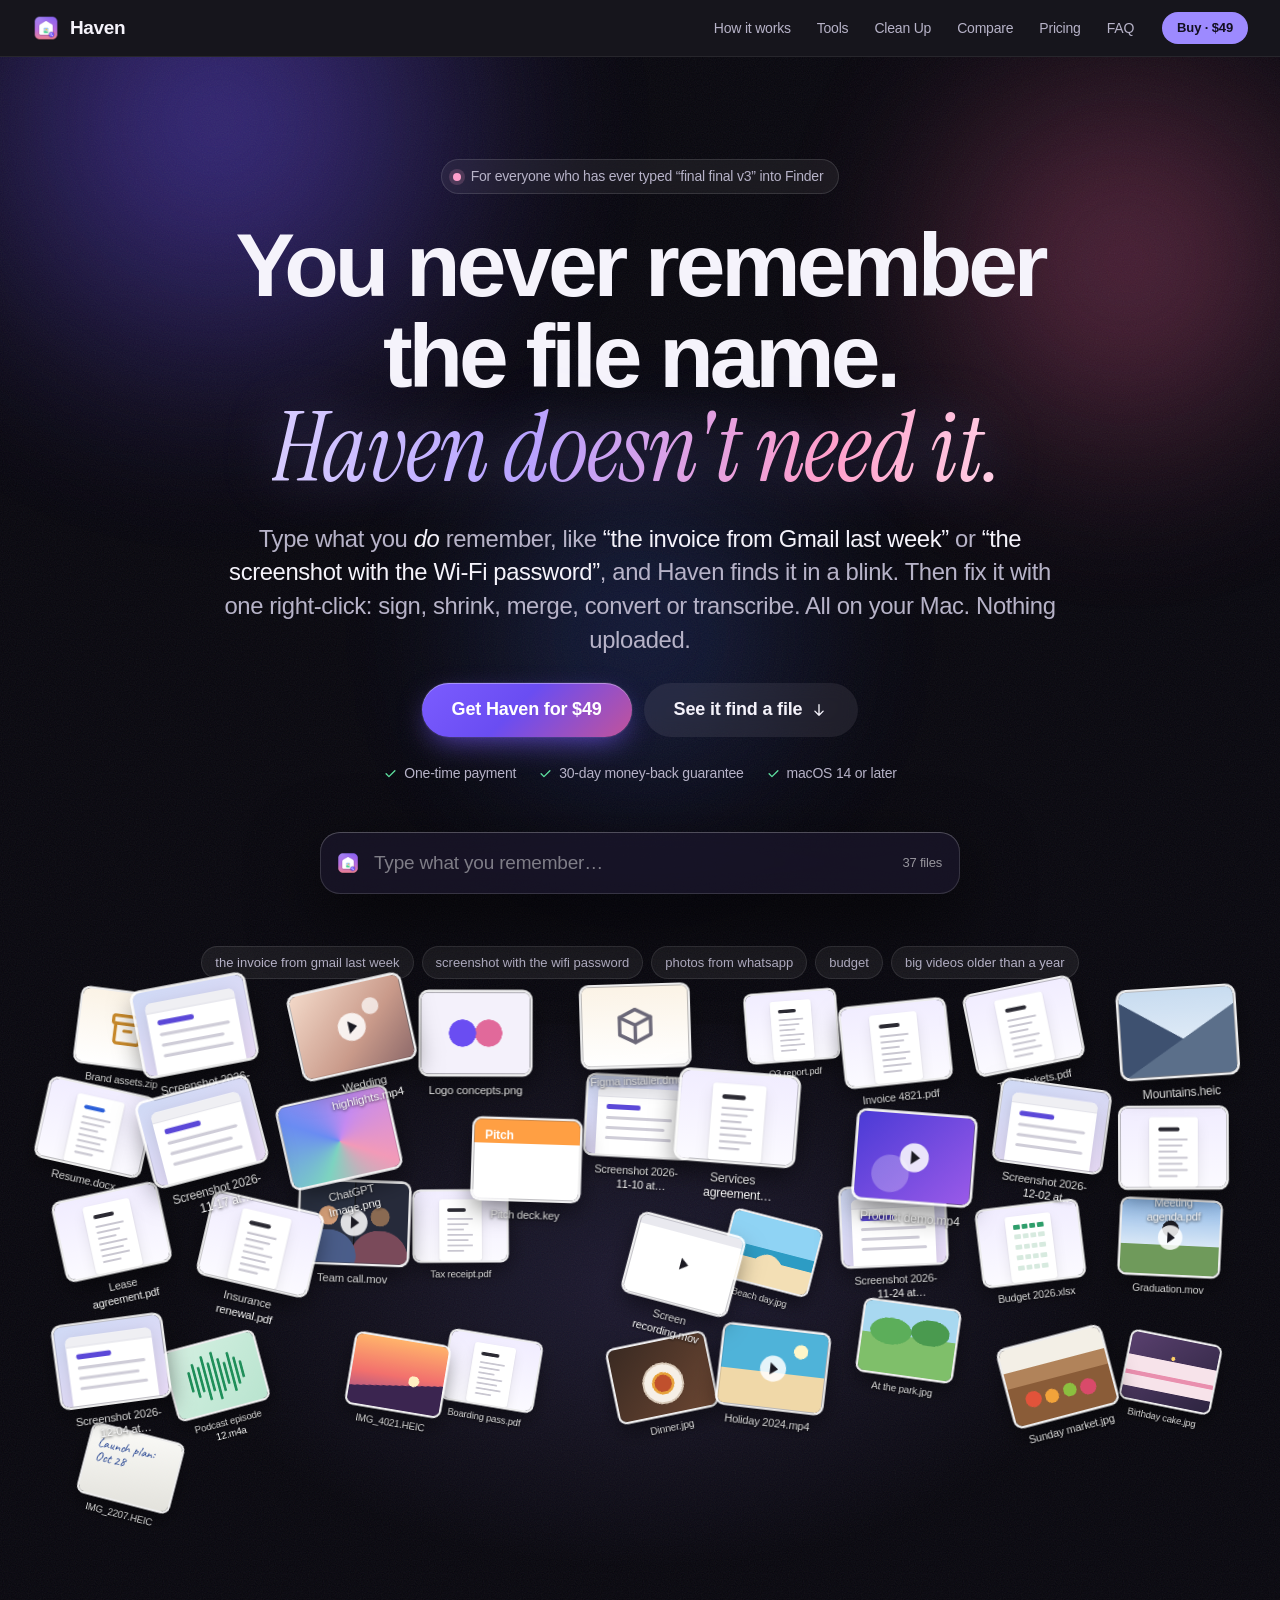
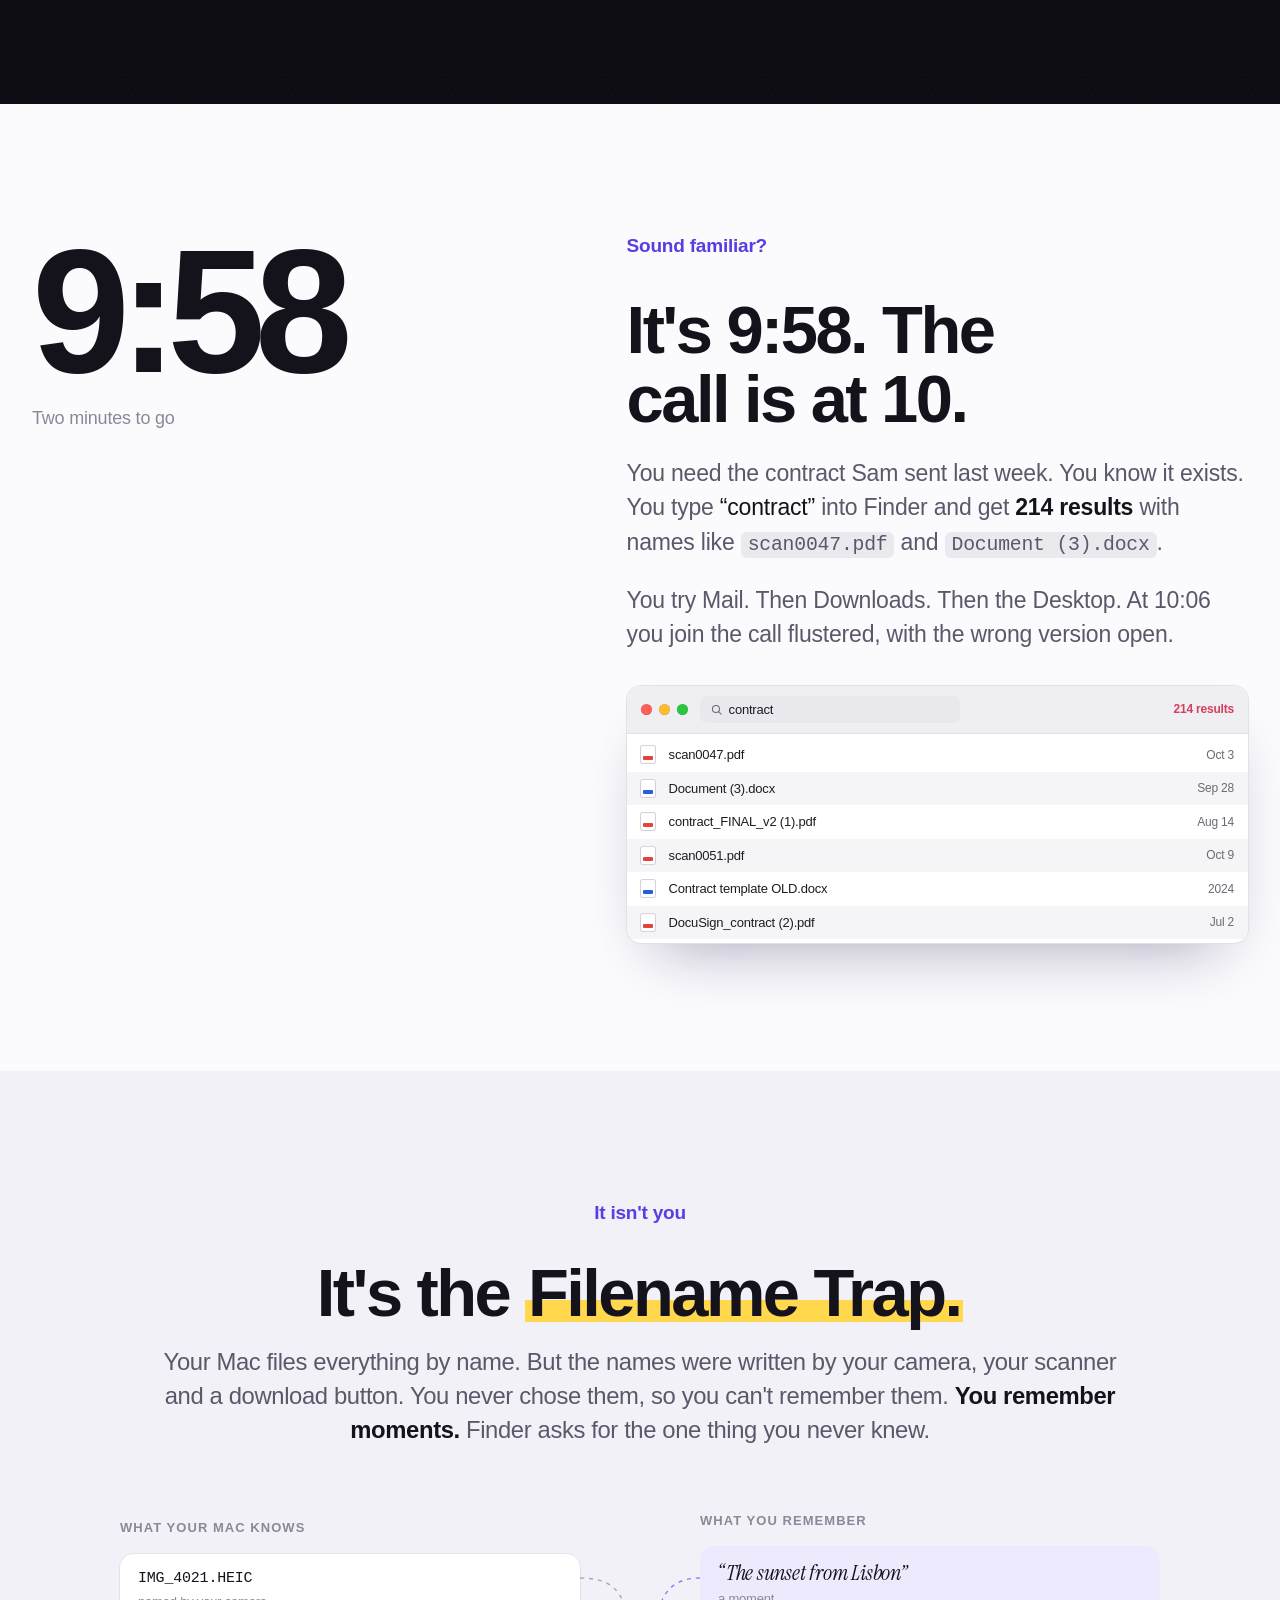
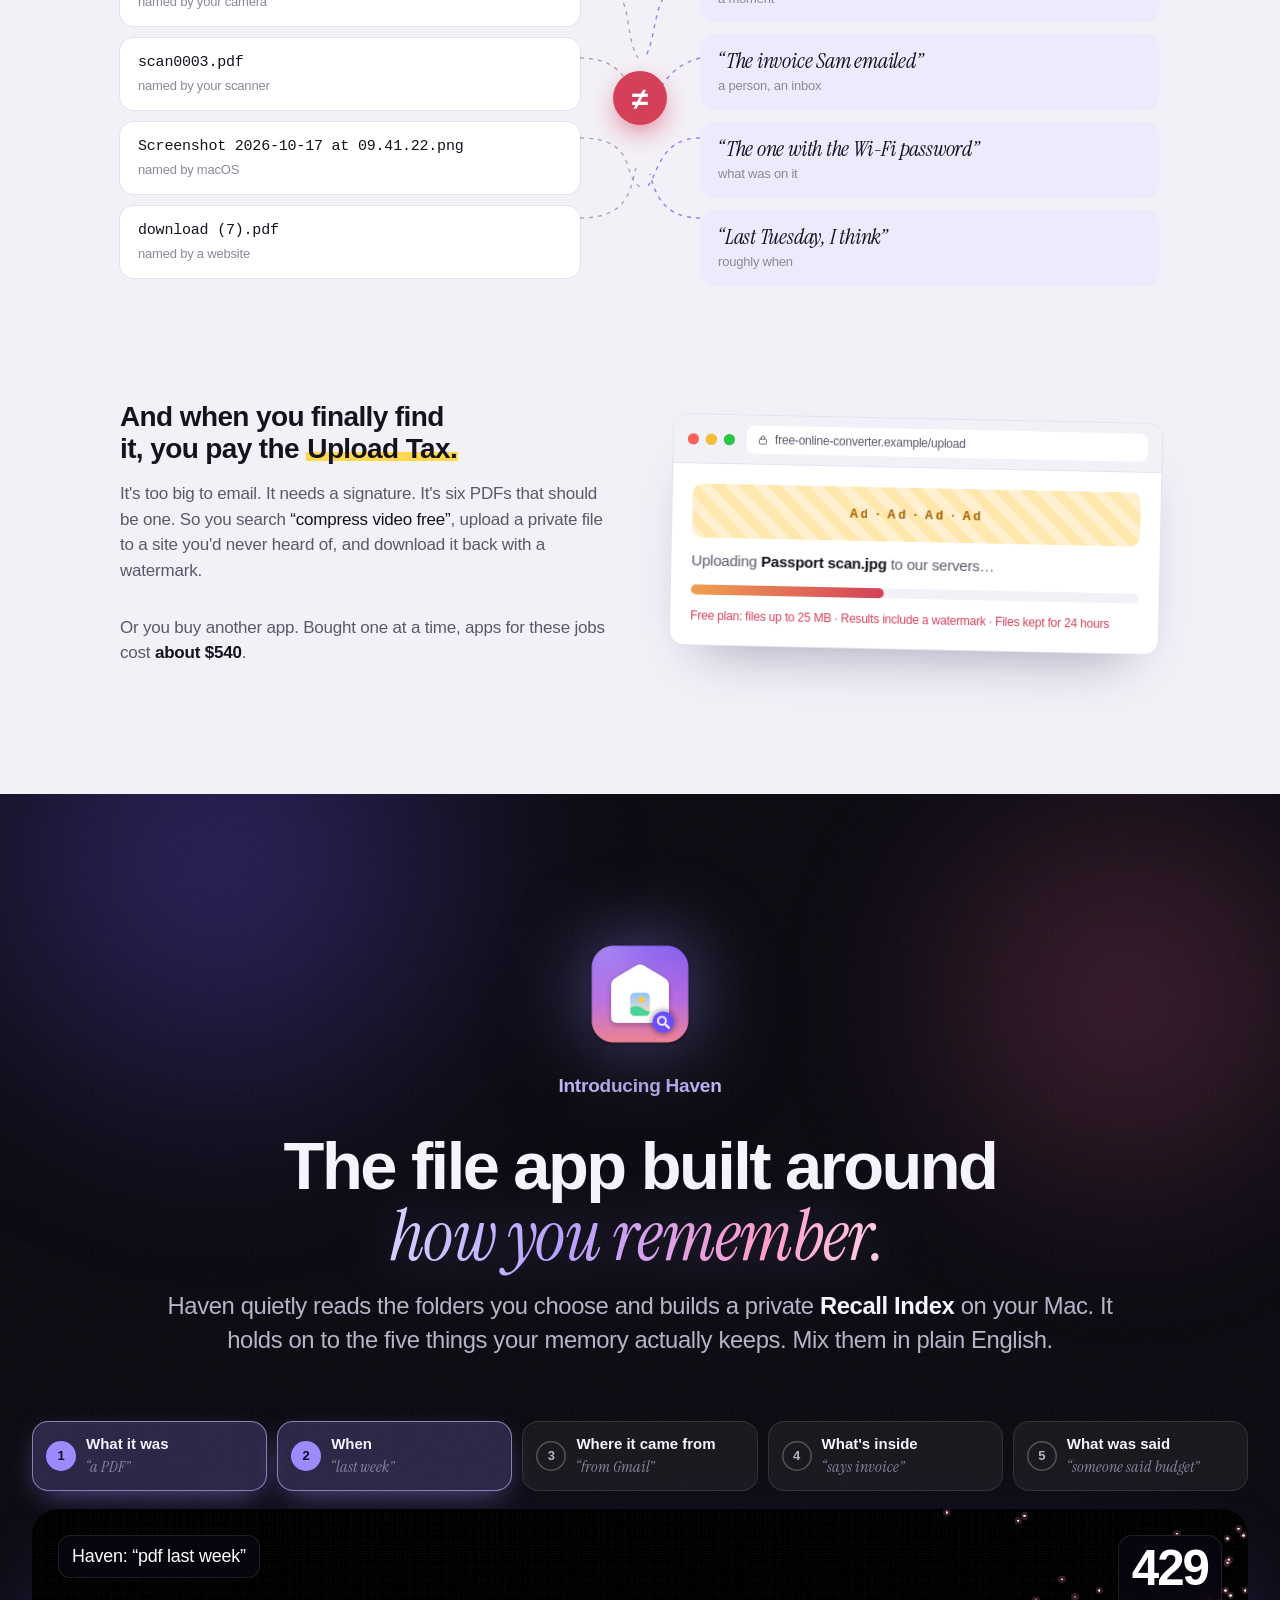
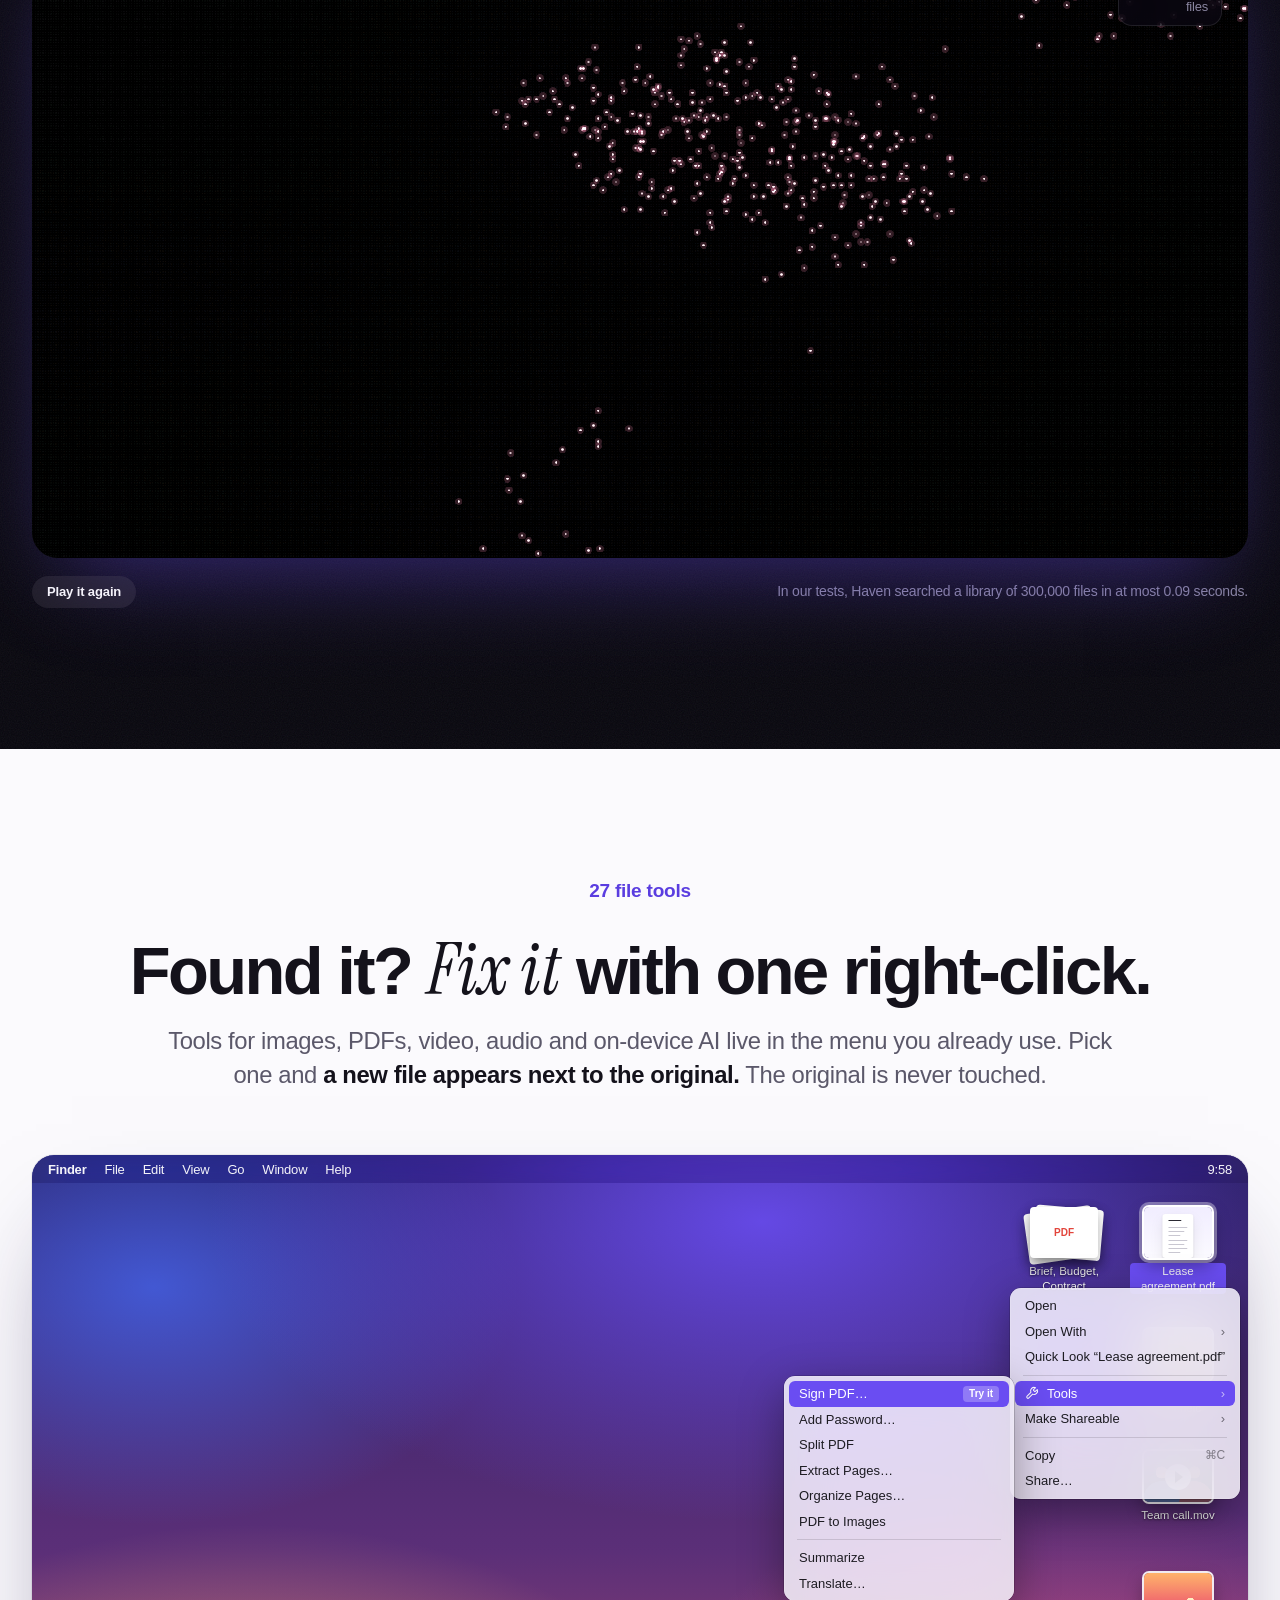
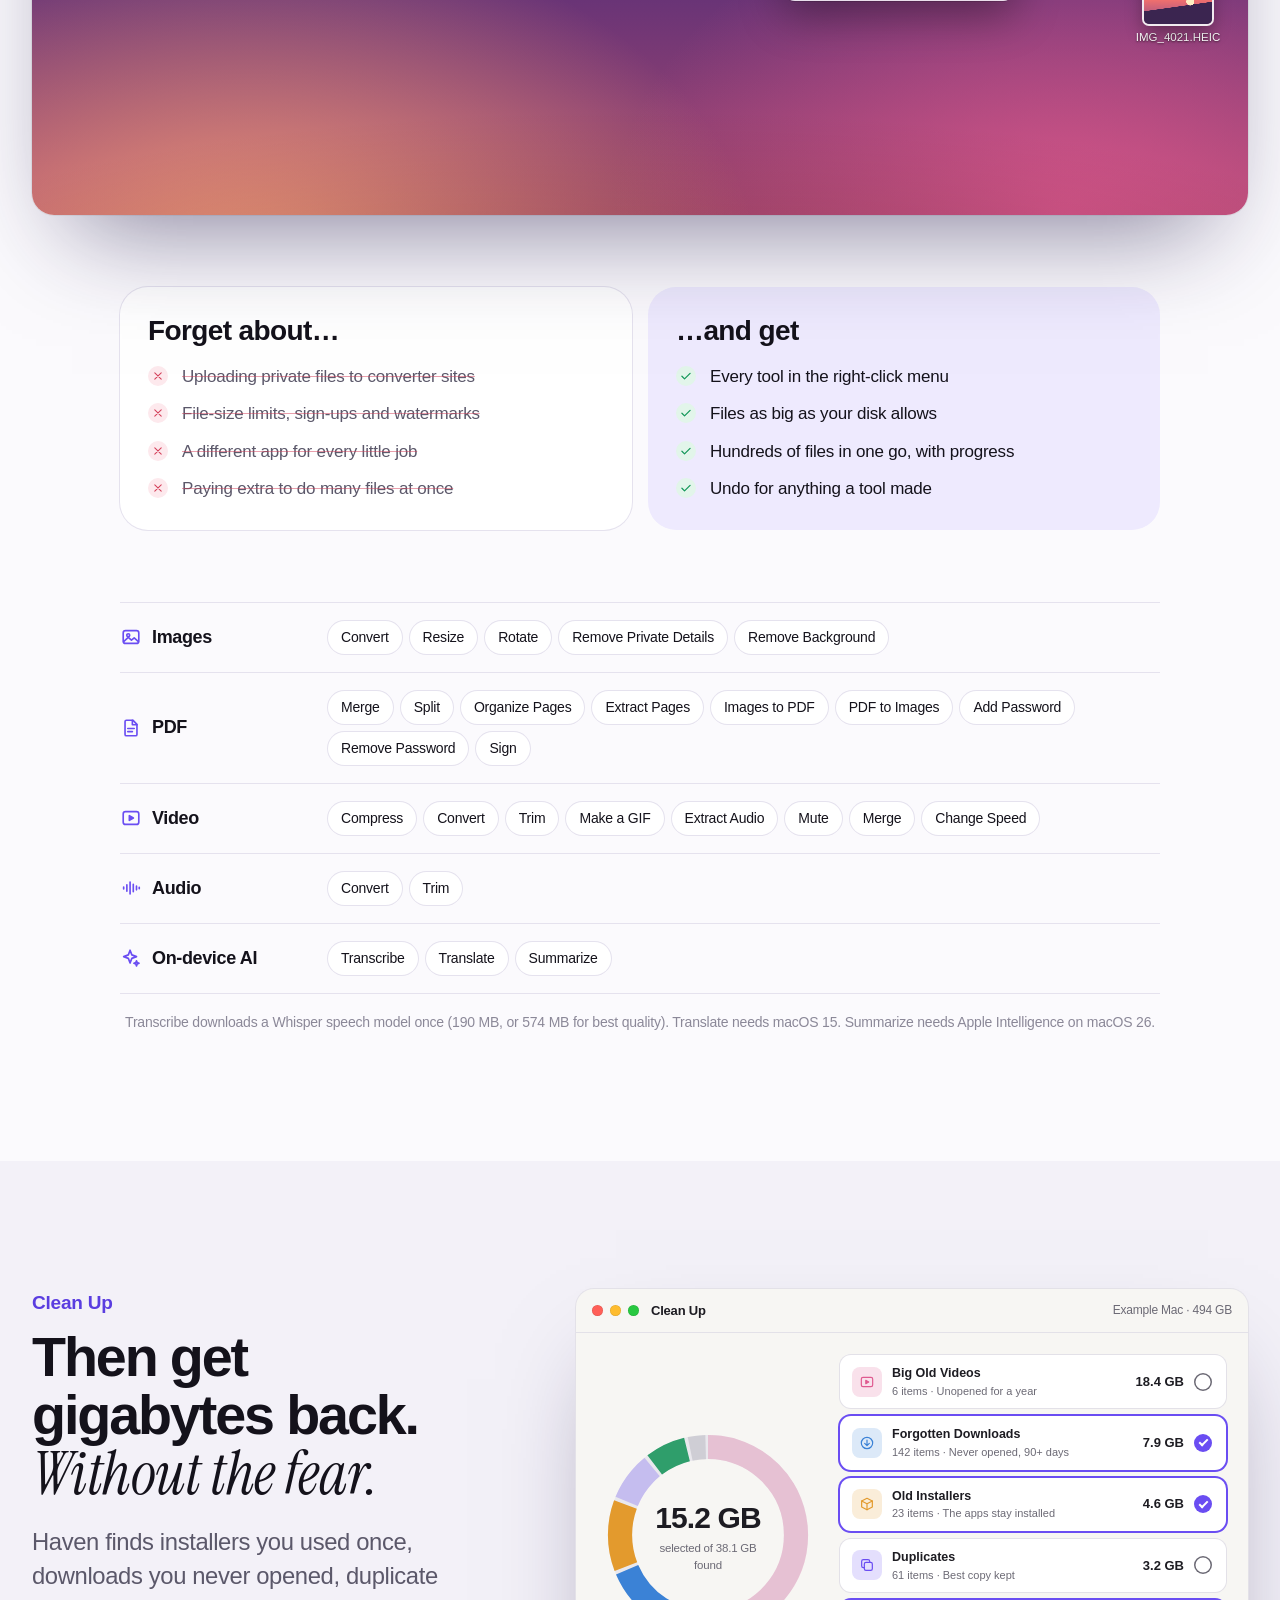
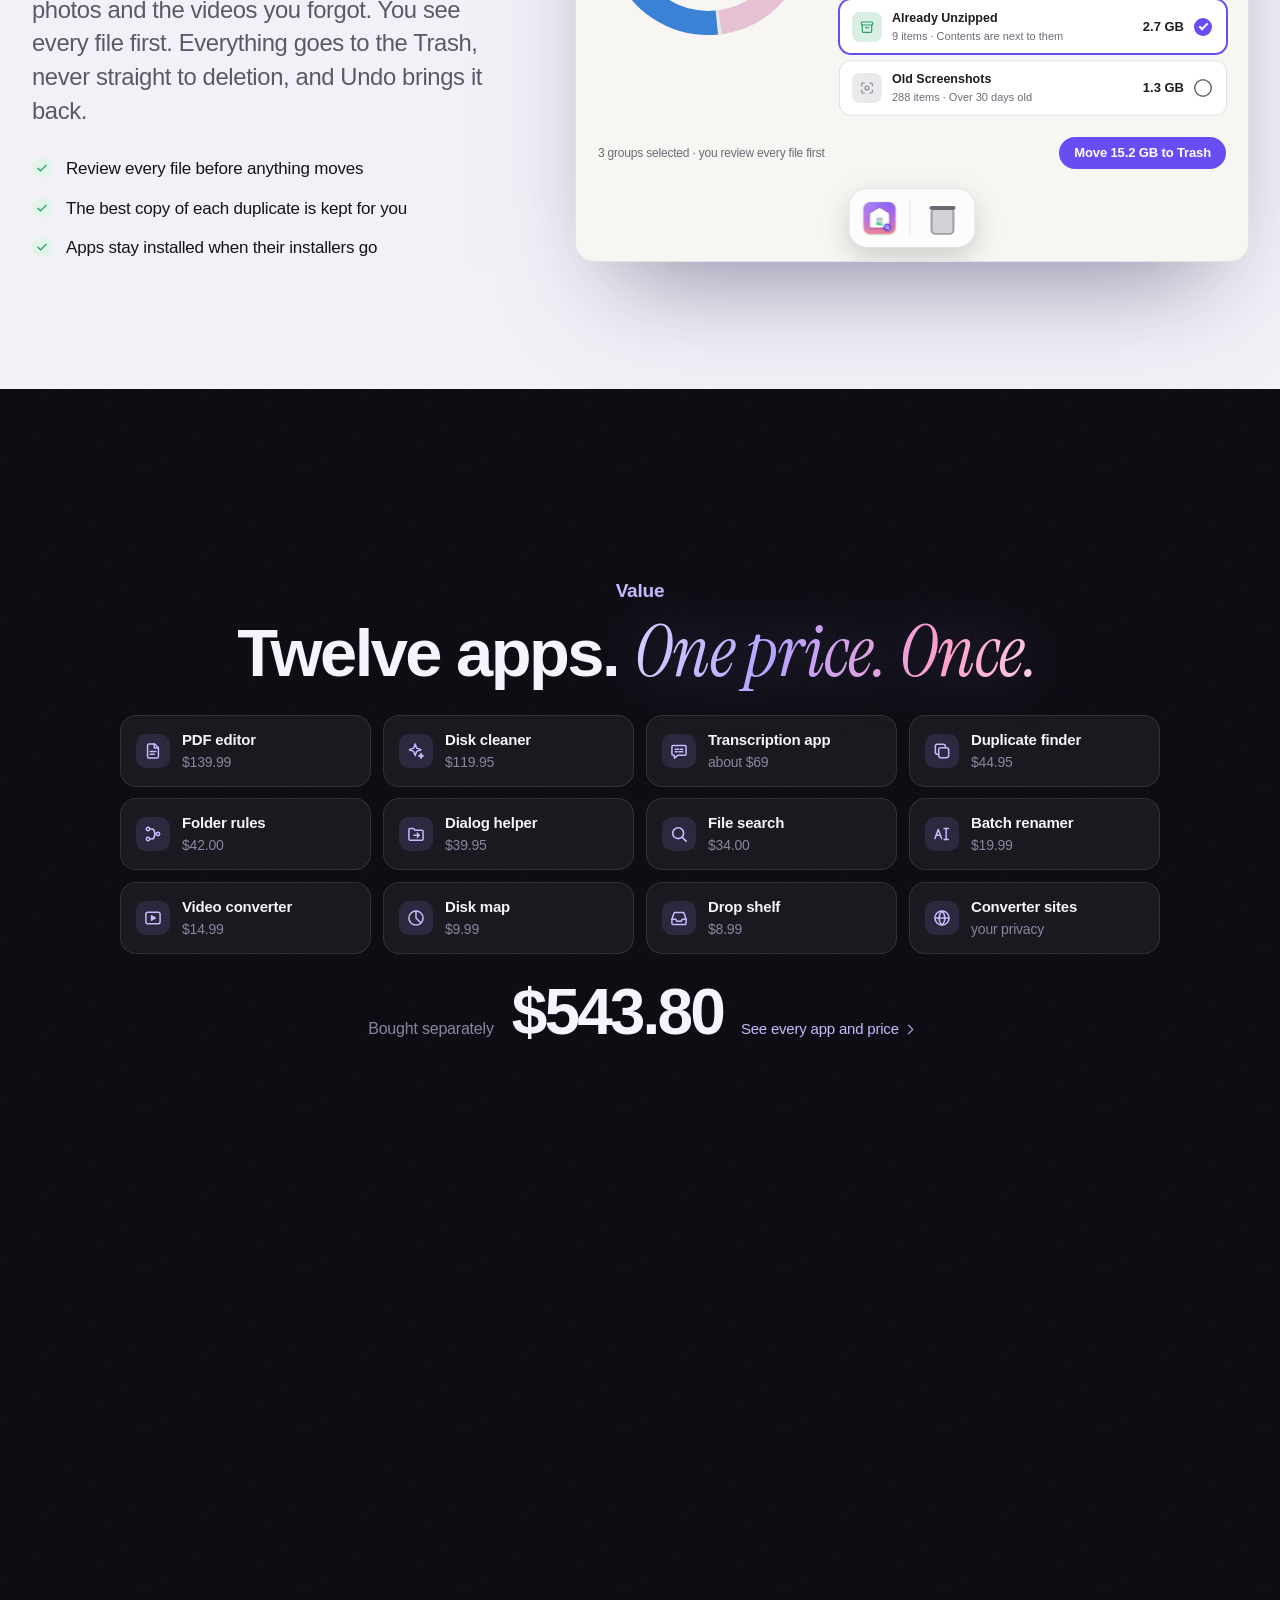
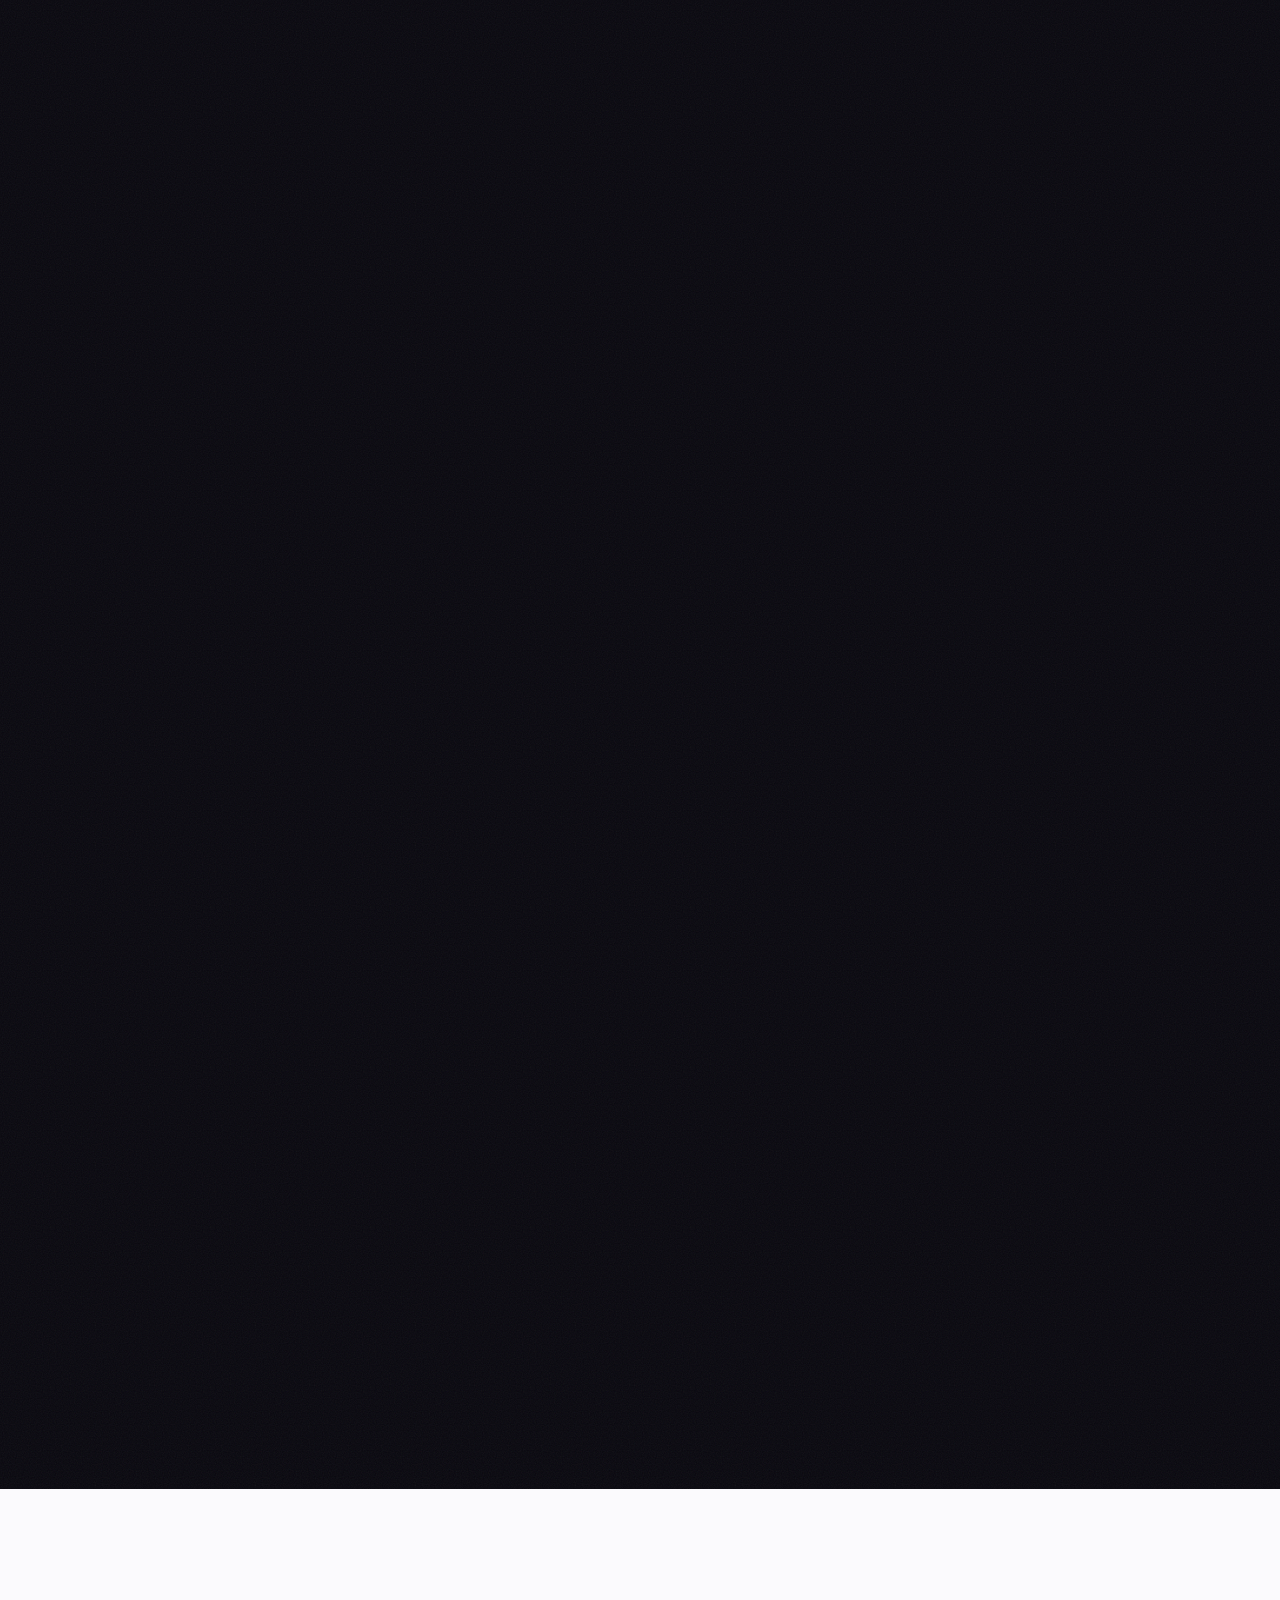
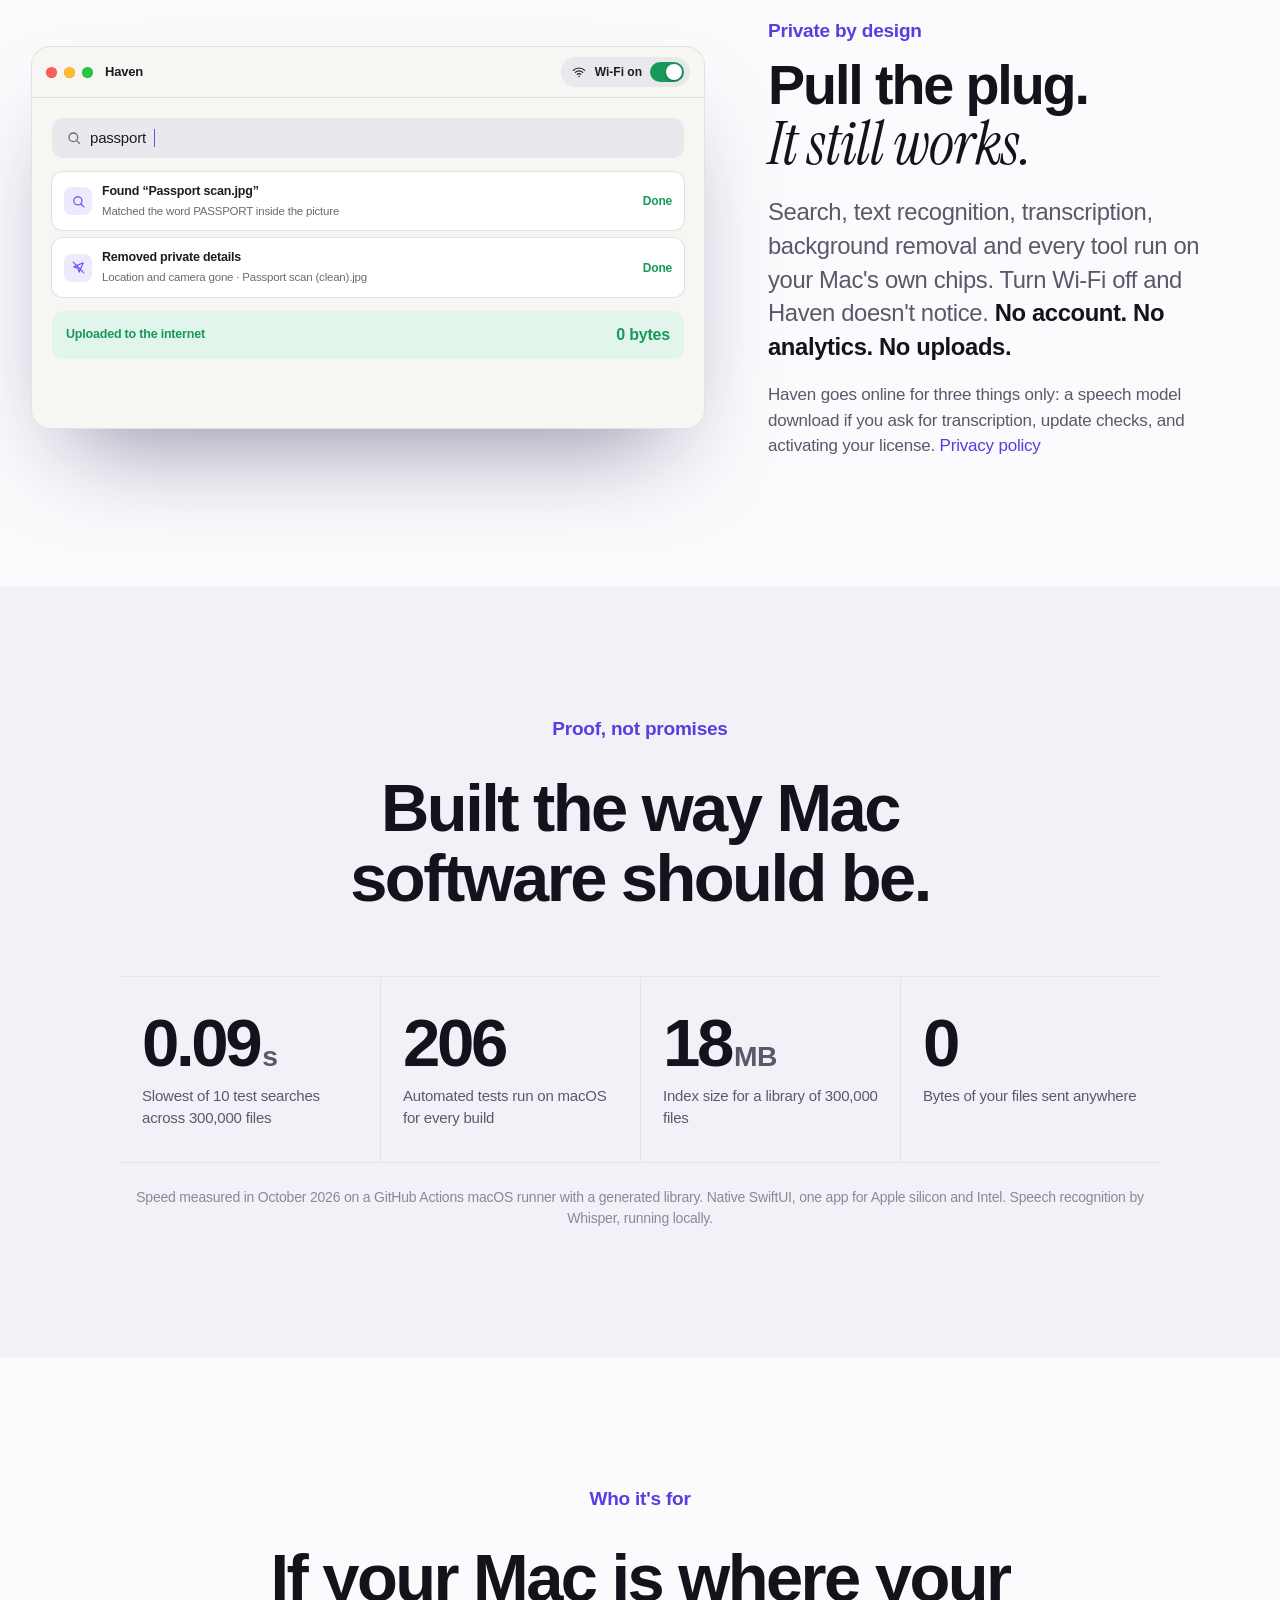
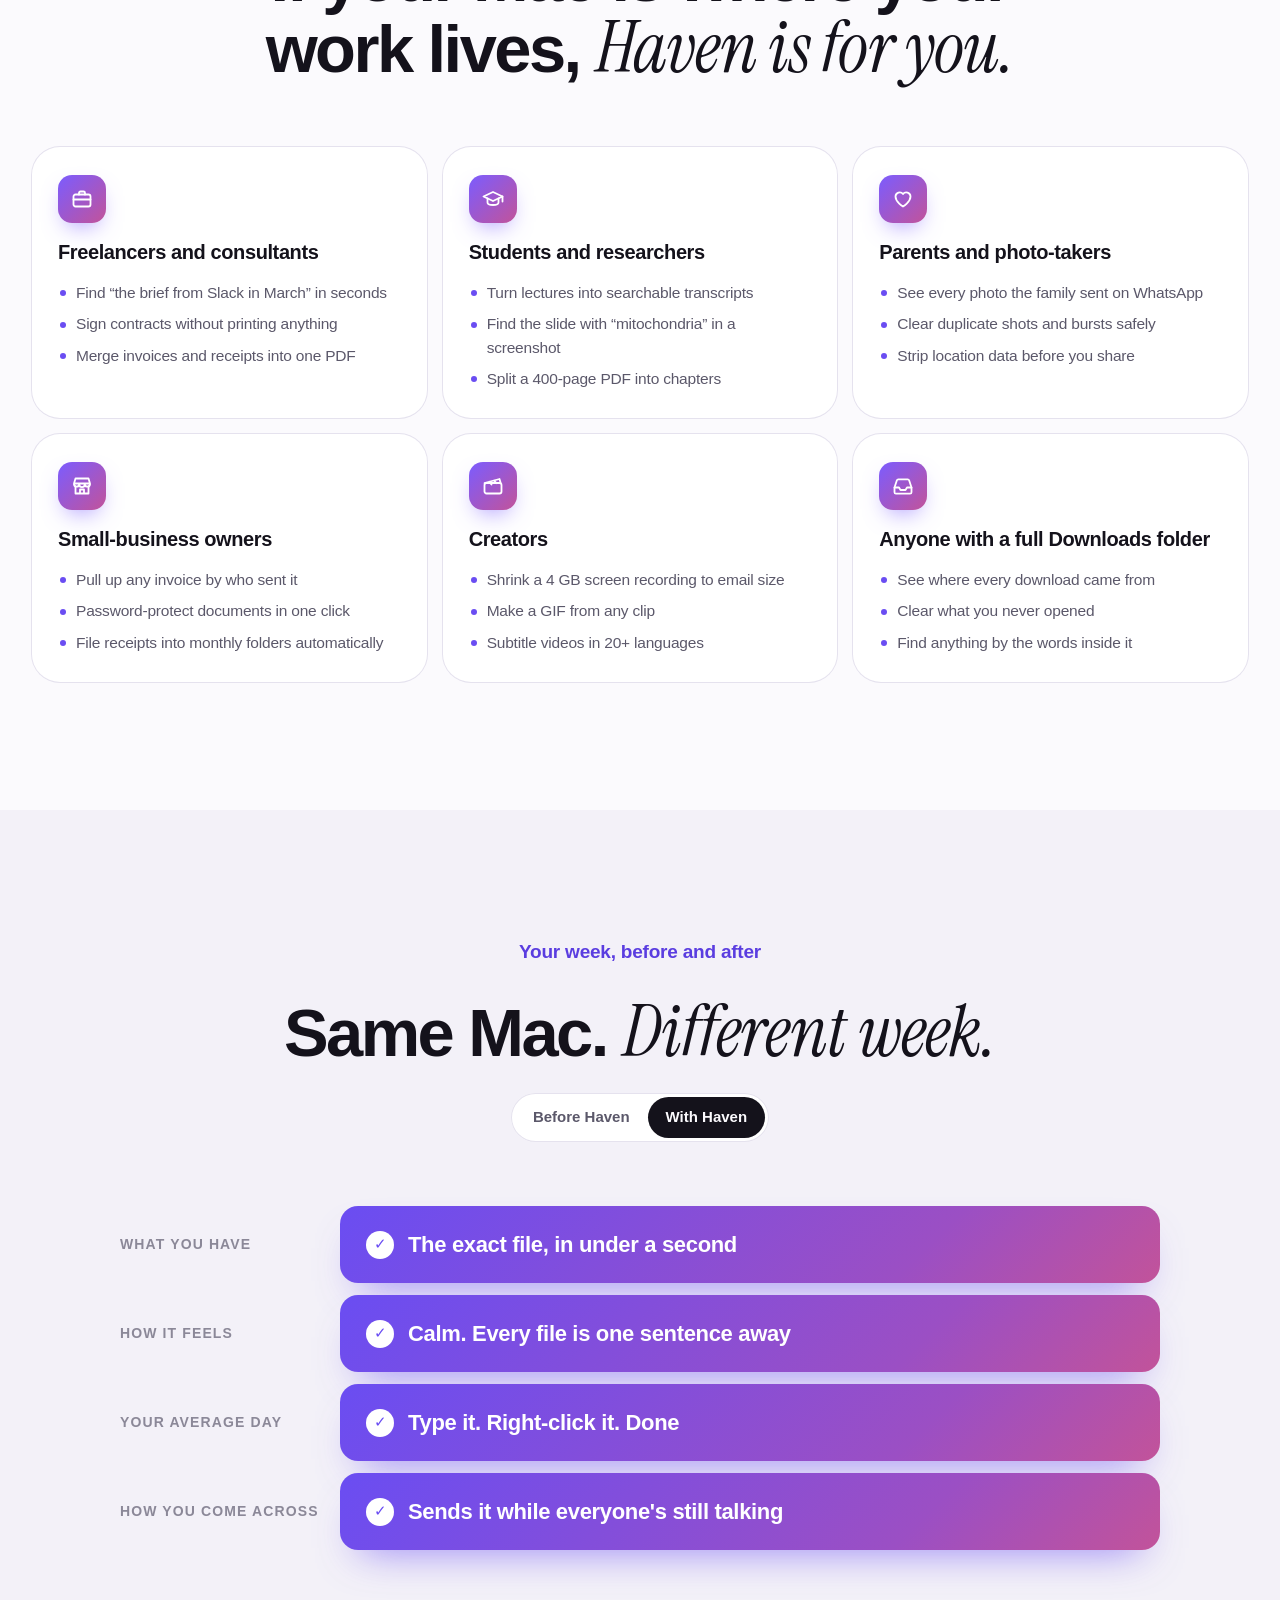
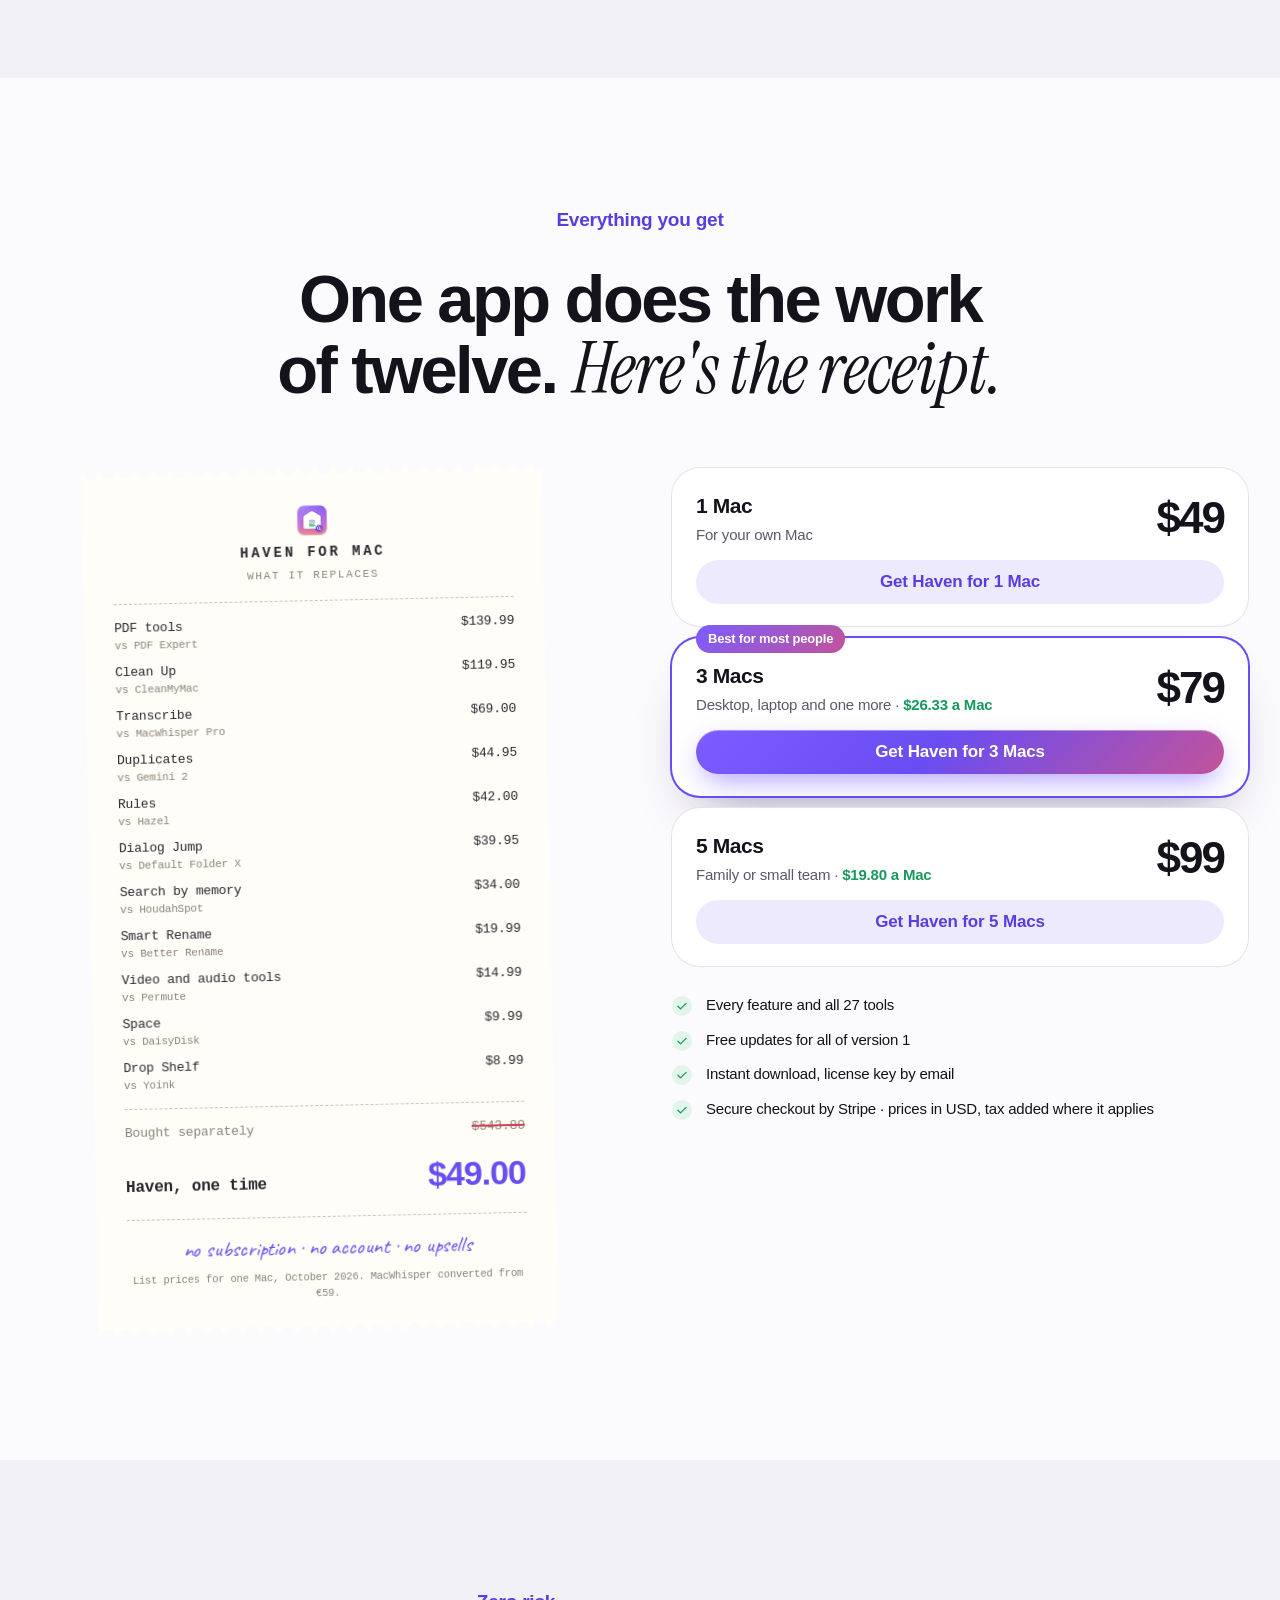
==== commit fbe1b758: "Website v2: direct-response copy and a redesigned, interactive sales page Copy written first (websit" ====
--- a/website/index.html
+++ b/website/index.html
@@ -5,18 +5,18 @@
 <meta name="viewport" content="width=device-width, initial-scale=1, viewport-fit=cover">
 <title>Haven for Mac</title>
 <meta name="claude:viewport-fit-sides" content="cover">
-<meta name="description" content="Haven is the productivity toolkit for your Mac's files. Search in plain English, free up gigabytes safely, and convert, compress, merge, sign or transcribe with a right-click. Private, on-device, $49 once.">
+<meta name="description" content="Find any file on your Mac by what you remember about it, then sign, shrink, merge, convert or transcribe it with one right-click. Private, on-device, $49 once.">
 <meta property="og:type" content="website">
-<meta property="og:title" content="Haven for Mac: find any file, fix any file">
-<meta property="og:description" content="Plain-English search, safe clean-up and 27 file tools in one private Mac app. One-time purchase.">
+<meta property="og:title" content="Haven for Mac: you never remember the file name. Haven doesn't need it.">
+<meta property="og:description" content="Search by memory, 27 right-click file tools and safe clean-up in one private Mac app. $49 once, 30-day money-back guarantee.">
 <meta property="og:image" content="assets/img/og.png">
 <meta name="twitter:card" content="summary_large_image">
 <link rel="icon" type="image/png" href="assets/img/icon-64.png">
 <link rel="apple-touch-icon" href="assets/img/apple-touch-icon.png">
-<link rel="preload" href="assets/fonts/caveat-latin.woff2" as="font" type="font/woff2" crossorigin>
+<link rel="preload" href="assets/fonts/instrument-serif-italic.woff2" as="font" type="font/woff2" crossorigin>
 <link rel="stylesheet" href="assets/site.css">
 <script type="application/ld+json">
-{"@context":"https://schema.org","@type":"SoftwareApplication","name":"Haven","operatingSystem":"macOS 14 or later","applicationCategory":"UtilitiesApplication","description":"Plain-English file search, safe clean-up and 27 file tools for images, PDFs, video, audio and on-device AI.","offers":[{"@type":"Offer","name":"1 Mac","price":"49.00","priceCurrency":"USD"},{"@type":"Offer","name":"3 Macs","price":"79.00","priceCurrency":"USD"},{"@type":"Offer","name":"5 Macs","price":"99.00","priceCurrency":"USD"}]}
+{"@context":"https://schema.org","@type":"SoftwareApplication","name":"Haven","operatingSystem":"macOS 14 or later","applicationCategory":"UtilitiesApplication","description":"Find files by what you remember about them, fix them with 27 right-click tools, and clean up safely. Private and on-device.","offers":[{"@type":"Offer","name":"1 Mac","price":"49.00","priceCurrency":"USD"},{"@type":"Offer","name":"3 Macs","price":"79.00","priceCurrency":"USD"},{"@type":"Offer","name":"5 Macs","price":"99.00","priceCurrency":"USD"}]}
 </script>
 </head>
 <body>
@@ -69,6 +69,16 @@
     <symbol id="i-globe" viewBox="0 0 24 24" fill="none" stroke="currentColor" stroke-width="1.8" stroke-linecap="round" stroke-linejoin="round"><circle cx="12" cy="12" r="8.5"/><path d="M3.5 12h17M12 3.5c2.4 2.4 3.5 5.3 3.5 8.5s-1.1 6.1-3.5 8.5c-2.4-2.4-3.5-5.3-3.5-8.5S9.6 5.9 12 3.5z"/></symbol>
     <symbol id="i-share" viewBox="0 0 24 24" fill="none" stroke="currentColor" stroke-width="1.8" stroke-linecap="round" stroke-linejoin="round"><path d="M12 14.5v-11M8 7l4-3.5L16 7"/><path d="M8 10.5H6.5A1.5 1.5 0 0 0 5 12v6.5A1.5 1.5 0 0 0 6.5 20h11a1.5 1.5 0 0 0 1.5-1.5V12a1.5 1.5 0 0 0-1.5-1.5H16"/></symbol>
     <symbol id="i-disk" viewBox="0 0 24 24" fill="none" stroke="currentColor" stroke-width="1.8" stroke-linecap="round" stroke-linejoin="round"><rect x="3.5" y="6" width="17" height="12" rx="2.5"/><path d="M7 14.5h.01M10 14.5h7"/></symbol>
+    <symbol id="i-x" viewBox="0 0 24 24" fill="none" stroke="currentColor" stroke-width="1.8" stroke-linecap="round" stroke-linejoin="round"><path d="M6.5 6.5l11 11M17.5 6.5l-11 11"/></symbol>
+    <symbol id="i-wifi" viewBox="0 0 24 24" fill="none" stroke="currentColor" stroke-width="1.8" stroke-linecap="round" stroke-linejoin="round"><path d="M3.5 9.5a12 12 0 0 1 17 0M6.5 12.6a7.8 7.8 0 0 1 11 0M9.4 15.6a3.6 3.6 0 0 1 5.2 0"/><circle cx="12" cy="18.6" r="1.1" fill="currentColor" stroke="none"/></symbol>
+    <symbol id="i-brief" viewBox="0 0 24 24" fill="none" stroke="currentColor" stroke-width="1.8" stroke-linecap="round" stroke-linejoin="round"><rect x="3.5" y="7.5" width="17" height="12" rx="2"/><path d="M9 7.5V6a1.5 1.5 0 0 1 1.5-1.5h3A1.5 1.5 0 0 1 15 6v1.5M3.5 12.5h17"/></symbol>
+    <symbol id="i-cap" viewBox="0 0 24 24" fill="none" stroke="currentColor" stroke-width="1.8" stroke-linecap="round" stroke-linejoin="round"><path d="M2.5 9.5L12 5l9.5 4.5L12 14z"/><path d="M6.5 11.5v4c0 1.4 2.5 2.5 5.5 2.5s5.5-1.1 5.5-2.5v-4M21.5 9.5v5"/></symbol>
+    <symbol id="i-heart" viewBox="0 0 24 24" fill="none" stroke="currentColor" stroke-width="1.8" stroke-linecap="round" stroke-linejoin="round"><path d="M12 19.5s-7.5-4.5-7.5-10A4.2 4.2 0 0 1 12 7a4.2 4.2 0 0 1 7.5 2.5c0 5.5-7.5 10-7.5 10z"/></symbol>
+    <symbol id="i-store" viewBox="0 0 24 24" fill="none" stroke="currentColor" stroke-width="1.8" stroke-linecap="round" stroke-linejoin="round"><path d="M4 9.5l1.5-5h13l1.5 5M4 9.5h16v1a2.7 2.7 0 0 1-5.3 0 2.7 2.7 0 0 1-5.4 0A2.7 2.7 0 0 1 4 10.5z"/><path d="M5.5 12.5v7h13v-7M10 19.5v-4h4v4"/></symbol>
+    <symbol id="i-clap" viewBox="0 0 24 24" fill="none" stroke="currentColor" stroke-width="1.8" stroke-linecap="round" stroke-linejoin="round"><rect x="3.5" y="9" width="17" height="10.5" rx="2"/><path d="M3.5 9l15-4 1 3.5M8 7.8l2.5 2.7M13 6.5l2.5 2.7"/></symbol>
+    <symbol id="i-arrow" viewBox="0 0 24 24" fill="none" stroke="currentColor" stroke-width="1.8" stroke-linecap="round" stroke-linejoin="round"><path d="M12 5v14M6.5 13.5L12 19l5.5-5.5"/></symbol>
+    <symbol id="i-cursor" viewBox="0 0 24 24" fill="none" stroke="currentColor" stroke-width="1.8" stroke-linecap="round" stroke-linejoin="round"><path d="M5.5 3.5l12.5 7-5.8 1.6-2.6 5.9z"/></symbol>
+    <symbol id="i-chev" viewBox="0 0 24 24" fill="none" stroke="currentColor" stroke-width="1.8" stroke-linecap="round" stroke-linejoin="round"><path d="M9.5 6l6 6-6 6"/></symbol>
   </defs>
 </svg>
 
@@ -76,522 +86,472 @@
   <div class="wrap-wide gnav-in">
     <a class="brand" href="index.html"><img src="assets/img/icon-64.png" alt="" width="28" height="28">Haven</a>
     <ul class="gnav-links">
-      <li><a href="index.html#search">Search</a></li>
-      <li><a href="index.html#tools">File Tools</a></li>
+      <li><a href="index.html#how">How it works</a></li>
+      <li><a href="index.html#tools">Tools</a></li>
       <li><a href="index.html#cleanup">Clean Up</a></li>
       <li><a href="compare.html">Compare</a></li>
       <li><a href="pricing.html">Pricing</a></li>
       <li><a href="faq.html">FAQ</a></li>
     </ul>
     <div class="gnav-cta">
-      <a class="btn-quiet btn-sm" href="download.html" data-download>Try free</a>
-      <a class="btn btn-sm" href="pricing.html#plans">Buy</a>
+      <a class="btn btn-sm" href="index.html#buy">Buy · $49</a>
     </div>
     <button class="menu-btn" type="button" aria-label="Menu" aria-expanded="false" aria-controls="menu-sheet"><span></span><span></span></button>
     <div class="menu-sheet" id="menu-sheet">
       <ul class="wrap-wide">
-        <li><a href="index.html#search">Search</a></li>
-        <li><a href="index.html#tools">File Tools</a></li>
+        <li><a href="index.html#how">How it works</a></li>
+        <li><a href="index.html#tools">Tools</a></li>
         <li><a href="index.html#cleanup">Clean Up</a></li>
         <li><a href="compare.html">Compare</a></li>
         <li><a href="pricing.html">Pricing</a></li>
         <li><a href="faq.html">FAQ</a></li>
-        <li><a href="download.html">Download free trial</a></li>
+        <li><a href="index.html#buy">Buy Haven · $49</a></li>
       </ul>
     </div>
   </div>
 </header>
 
 <main>
-  <!-- Hero -->
-  <section class="hero" aria-labelledby="hero-title">
-    <div class="wrap hero-copy">
-      <img class="hero-icon" src="assets/img/icon-256.png" alt="Haven app icon" width="92" height="92">
-      <p class="eyebrow">Haven for Mac</p>
-      <h1 class="h1" id="hero-title">Find any file.<br>Fix any file.</h1>
-      <p class="lead">Haven is the productivity toolkit for everything on your Mac. <strong>Search in plain English</strong>, <strong>clear out gigabytes safely</strong>, and <strong>convert, compress, merge, sign or transcribe</strong> with a right-click. It all runs on your Mac, so your files never leave it.</p>
-      <div class="cta-row">
-        <a class="btn btn-lg" href="download.html" data-download>Download free trial</a>
-        <a class="btn-line btn-lg" href="pricing.html#plans">Buy for $49</a>
-      </div>
-      <p class="hero-fine">14 days free with every feature. No account, no card. For macOS 14 Sonoma or later.</p>
-    </div>
-
-    <div class="wrap-wide hero-stage">
-      <div class="mac" id="hero-mac" role="group" aria-label="Haven search, interactive example">
-        <aside class="mac-side" aria-hidden="true">
-          <div class="lights"><i></i><i></i><i></i></div>
-          <span class="side-i"><svg><use href="#i-home"/></svg>Home</span>
-          <span class="side-i"><svg><use href="#i-clock"/></svg>Recents</span>
-          <p class="side-h">Library</p>
-          <span class="side-i"><svg><use href="#i-photo"/></svg>Images<span class="ct">8,412</span></span>
-          <span class="side-i"><svg><use href="#i-film"/></svg>Videos<span class="ct">316</span></span>
-          <span class="side-i"><svg><use href="#i-music"/></svg>Music<span class="ct">1,204</span></span>
-          <span class="side-i"><svg><use href="#i-doc"/></svg>Documents<span class="ct">5,930</span></span>
-          <span class="side-i"><svg><use href="#i-archive"/></svg>Archives<span class="ct">188</span></span>
-          <p class="side-h">Tools</p>
-          <span class="side-i"><svg><use href="#i-tools"/></svg>File Tools</span>
-          <span class="side-i"><svg><use href="#i-download"/></svg>Downloaded From</span>
-          <span class="side-i"><svg><use href="#i-dup"/></svg>Duplicates</span>
-          <span class="side-i"><svg><use href="#i-sparkle"/></svg>Clean Up</span>
-          <span class="side-i"><svg><use href="#i-pie"/></svg>Space</span>
-        </aside>
-        <div class="mac-main">
-          <div class="mac-bar">
-            <div class="lights" aria-hidden="true"><i></i><i></i><i></i></div>
-            <label class="mac-field" for="hero-q">
-              <svg aria-hidden="true"><use href="#i-search"/></svg>
-              <span class="sr">Search your files</span>
-              <input id="hero-q" type="search" autocomplete="off" spellcheck="false" value="pdfs from last week" placeholder="Search, like “pdfs from last week”">
-            </label>
+
+<!-- ============ HERO ============ -->
+<section class="night hero" aria-labelledby="hero-title">
+  <div class="aurora" aria-hidden="true"><i></i><i></i><i></i></div>
+  <div class="wrap hero-copy">
+    <p class="kicker"><span class="kicker-dot"></span>For everyone who has ever typed “final final v3” into Finder</p>
+    <h1 class="h1" id="hero-title">You never remember the file name. <em class="serif glowtext">Haven doesn't need it.</em></h1>
+    <p class="lead">Type what you <em>do</em> remember, like <q>the invoice from Gmail last week</q> or <q>the screenshot with the Wi-Fi password</q>, and Haven finds it in a blink. Then fix it with one right-click: sign, shrink, merge, convert or transcribe. All on your Mac. Nothing uploaded.</p>
+    <div class="cta-row">
+      <a class="btn btn-glow btn-lg" href="#buy">Get Haven for $49</a>
+      <a class="btn-ghost btn-lg" href="#pile">See it find a file<svg aria-hidden="true"><use href="#i-arrow"/></svg></a>
+    </div>
+    <ul class="assure">
+      <li><svg aria-hidden="true"><use href="#i-check"/></svg>One-time payment</li>
+      <li><svg aria-hidden="true"><use href="#i-check"/></svg>30-day money-back guarantee</li>
+      <li><svg aria-hidden="true"><use href="#i-check"/></svg>macOS 14 or later</li>
+    </ul>
+  </div>
+
+  <div class="pile-wrap wrap-wide" id="pile">
+    <div class="qdock">
+      <div class="readas" id="pile-readas" aria-live="polite"></div>
+      <label class="qbar" for="pile-q">
+        <img src="assets/img/icon-64.png" alt="" width="22" height="22">
+        <span class="sr">Search the example files</span>
+        <input id="pile-q" type="search" autocomplete="off" spellcheck="false" placeholder="Type what you remember…">
+        <span class="qhint" id="pile-count">37 files</span>
+      </label>
+      <div class="try" id="pile-try">
+        <button type="button">the invoice from gmail last week</button>
+        <button type="button">screenshot with the wifi password</button>
+        <button type="button">photos from whatsapp</button>
+        <button type="button">budget</button>
+        <button type="button">big videos older than a year</button>
+      </div>
+    </div>
+    <div class="pile" id="pile-stage" aria-label="Example: a desktop full of files, searched by Haven" role="img"></div>
+  </div>
+</section>
+
+<!-- ============ STORY ============ -->
+<section class="sec story" aria-labelledby="story-title">
+  <div class="wrap-wide story-grid">
+    <div class="clock-col" aria-hidden="true">
+      <div class="clock" id="clock"><span id="clock-h">9</span><span class="colon">:</span><span id="clock-m">58</span></div>
+      <div class="clock-note" id="clock-note">Two minutes to go</div>
+    </div>
+    <div class="story-copy">
+      <p class="eyebrow">Sound familiar?</p>
+      <h2 class="h2" id="story-title">It's 9:58. The call is at 10.</h2>
+      <p class="tell">You need the contract Sam sent last week. You know it exists. You type <q>contract</q> into Finder and get <strong>214 results</strong> with names like <code>scan0047.pdf</code> and <code>Document (3).docx</code>.</p>
+      <p class="tell">You try Mail. Then Downloads. Then the Desktop. At 10:06 you join the call flustered, with the wrong version open.</p>
+      <div class="finder" aria-label="A Finder search for contract, with 214 results">
+        <div class="finder-bar"><span class="lights"><i></i><i></i><i></i></span><span class="finder-q"><svg aria-hidden="true"><use href="#i-search"/></svg>contract</span><span class="finder-n">214 results</span></div>
+        <ul>
+          <li><span class="fi-ic d-pdf"></span>scan0047.pdf<span>Oct 3</span></li>
+          <li><span class="fi-ic d-doc"></span>Document (3).docx<span>Sep 28</span></li>
+          <li><span class="fi-ic d-pdf"></span>contract_FINAL_v2 (1).pdf<span>Aug 14</span></li>
+          <li><span class="fi-ic d-pdf"></span>scan0051.pdf<span>Oct 9</span></li>
+          <li><span class="fi-ic d-doc"></span>Contract template OLD.docx<span>2024</span></li>
+          <li><span class="fi-ic d-pdf"></span>DocuSign_contract (2).pdf<span>Jul 2</span></li>
+        </ul>
+      </div>
+    </div>
+  </div>
+</section>
+
+<!-- ============ THE TRAP ============ -->
+<section class="sec band trap" aria-labelledby="trap-title">
+  <div class="wrap">
+    <div class="sec-head center">
+      <p class="eyebrow">It isn't you</p>
+      <h2 class="h2" id="trap-title">It's the <span class="mark">Filename Trap.</span></h2>
+      <p class="lead">Your Mac files everything by name. But the names were written by your camera, your scanner and a download button. You never chose them, so you can't remember them. <strong>You remember moments.</strong> Finder asks for the one thing you never knew.</p>
+    </div>
+    <div class="gap" aria-label="What your Mac stores, next to what you remember">
+      <div class="gap-col">
+        <p class="gap-h">What your Mac knows</p>
+        <div class="gap-item"><code>IMG_4021.HEIC</code><span>named by your camera</span></div>
+        <div class="gap-item"><code>scan0003.pdf</code><span>named by your scanner</span></div>
+        <div class="gap-item"><code>Screenshot 2026-10-17 at 09.41.22.png</code><span>named by macOS</span></div>
+        <div class="gap-item"><code>download (7).pdf</code><span>named by a website</span></div>
+      </div>
+      <div class="gap-mid" aria-hidden="true"><svg viewBox="0 0 120 320" preserveAspectRatio="none"><path d="M0 40 C 60 40, 40 90, 58 120" /><path d="M0 120 C 50 120, 55 160, 54 180"/><path d="M0 200 C 60 200, 40 240, 62 250"/><path d="M0 280 C 50 280, 50 250, 56 230"/><path class="r" d="M120 40 C 70 40, 80 90, 66 118"/><path class="r" d="M120 120 C 80 130, 70 170, 70 186"/><path class="r" d="M120 200 C 80 200, 78 236, 68 248"/><path class="r" d="M120 280 C 80 280, 74 250, 70 236"/></svg><span class="gap-x">≠</span></div>
+      <div class="gap-col mem">
+        <p class="gap-h">What you remember</p>
+        <div class="gap-item"><b>“The sunset from Lisbon”</b><span>a moment</span></div>
+        <div class="gap-item"><b>“The invoice Sam emailed”</b><span>a person, an inbox</span></div>
+        <div class="gap-item"><b>“The one with the Wi-Fi password”</b><span>what was on it</span></div>
+        <div class="gap-item"><b>“Last Tuesday, I think”</b><span>roughly when</span></div>
+      </div>
+    </div>
+
+    <div class="tax">
+      <div class="tax-copy">
+        <h3 class="h3">And when you finally find it, you pay the <span class="mark">Upload Tax.</span></h3>
+        <p class="copy">It's too big to email. It needs a signature. It's six PDFs that should be one. So you search <q>compress video free</q>, upload a private file to a site you'd never heard of, and download it back with a watermark.</p>
+        <p class="copy">Or you buy another app. Bought one at a time, apps for these jobs cost <strong>about $540</strong>.</p>
+      </div>
+      <div class="browser" aria-label="A free converter website uploading a passport scan">
+        <div class="browser-bar"><span class="lights"><i></i><i></i><i></i></span><span class="url"><svg aria-hidden="true"><use href="#i-lock"/></svg>free-online-converter.example/upload</span></div>
+        <div class="browser-body">
+          <div class="ad">Ad · Ad · Ad · Ad</div>
+          <p class="up-name">Uploading <b>Passport scan.jpg</b> to our servers…</p>
+          <div class="up-bar"><i></i></div>
+          <p class="up-fine">Free plan: files up to 25 MB · Results include a watermark · Files kept for 24 hours</p>
+        </div>
+      </div>
+    </div>
+  </div>
+</section>
+
+<!-- ============ REVEAL + RECALL INDEX ============ -->
+<section class="night reveal" id="how" aria-labelledby="reveal-title">
+  <div class="aurora soft" aria-hidden="true"><i></i><i></i></div>
+  <div class="wrap reveal-head">
+    <img class="reveal-icon" src="assets/img/icon-256.png" alt="Haven app icon" width="120" height="120">
+    <p class="eyebrow">Introducing Haven</p>
+    <h2 class="h2" id="reveal-title">The file app built around <em class="serif glowtext">how you remember.</em></h2>
+    <p class="lead">Haven quietly reads the folders you choose and builds a private <strong>Recall Index</strong> on your Mac. It holds on to the five things your memory actually keeps. Mix them in plain English.</p>
+  </div>
+
+  <div class="wrap-wide recall">
+    <ol class="cues" id="cues" aria-label="Memory cues. Turn them on to narrow the search.">
+      <li><button type="button" data-cue="kind" aria-pressed="false"><span class="cn">1</span><span><b>What it was</b><small>“a PDF”</small></span></button></li>
+      <li><button type="button" data-cue="when" aria-pressed="false"><span class="cn">2</span><span><b>When</b><small>“last week”</small></span></button></li>
+      <li><button type="button" data-cue="from" aria-pressed="false"><span class="cn">3</span><span><b>Where it came from</b><small>“from Gmail”</small></span></button></li>
+      <li><button type="button" data-cue="text" aria-pressed="false"><span class="cn">4</span><span><b>What's inside</b><small>“says invoice”</small></span></button></li>
+      <li><button type="button" data-cue="said" aria-pressed="false"><span class="cn">5</span><span><b>What was said</b><small>“someone said budget”</small></span></button></li>
+    </ol>
+    <div class="field-wrap">
+      <canvas id="field" width="750" height="400" aria-label="300,000 dots, one for each file in an example library"></canvas>
+      <div class="field-hit" id="field-hit" hidden>
+        <span class="ring"></span>
+        <div class="field-card"><div class="th th-pdf"><div class="page"><b></b><i></i><i></i><i></i><i></i><i></i></div></div><div><b>Invoice 4821.pdf</b><small>From Gmail · 9 days ago</small><small class="q">“Invoice 4821. Amount due $1,240.00”</small></div></div>
+      </div>
+      <div class="field-hud">
+        <div class="hud-q" id="field-q">Every dot is a file. Turn on a cue.</div>
+        <div class="hud-n"><b id="field-n">300,000</b><span id="field-label">files</span></div>
+      </div>
+    </div>
+    <div class="recall-foot">
+      <button class="btn-ghost btn-sm" type="button" id="field-play">Play it again</button>
+      <p class="fine">In our tests, Haven searched a library of 300,000 files in at most 0.09 seconds.</p>
+    </div>
+  </div>
+</section>
+
+<!-- ============ TOOLS ============ -->
+<section class="sec tools" id="tools" aria-labelledby="tools-title">
+  <div class="wrap">
+    <div class="sec-head center">
+      <p class="eyebrow">27 file tools</p>
+      <h2 class="h2" id="tools-title">Found it? <em class="serif">Fix it</em> with one right-click.</h2>
+      <p class="lead">Tools for images, PDFs, video, audio and on-device AI live in the menu you already use. Pick one and <strong>a new file appears next to the original.</strong> The original is never touched.</p>
+    </div>
+  </div>
+  <div class="wrap-wide">
+    <div class="desk" id="desk" aria-label="Try it: a Mac desktop. Right-click or tap a file.">
+      <div class="menubar" aria-hidden="true"><b>Finder</b><span>File</span><span>Edit</span><span>View</span><span>Go</span><span>Window</span><span>Help</span><span class="mb-right" id="mb-clock">9:58</span></div>
+      <div class="desk-icons" id="desk-icons"></div>
+      <div class="desk-hint" id="desk-hint"><svg aria-hidden="true"><use href="#i-cursor"/></svg>Right-click any file, or tap it</div>
+      <div class="cmenu" id="cmenu" role="menu" hidden></div>
+      <div class="cmenu sub" id="cmenu-sub" role="menu" hidden></div>
+      <div class="desk-win" id="desk-win" hidden></div>
+    </div>
+  </div>
+  <div class="wrap">
+    <div class="forget">
+      <div>
+        <h3 class="h3">Forget about…</h3>
+        <ul class="xlist">
+          <li><svg aria-hidden="true"><use href="#i-x"/></svg>Uploading private files to converter sites</li>
+          <li><svg aria-hidden="true"><use href="#i-x"/></svg>File-size limits, sign-ups and watermarks</li>
+          <li><svg aria-hidden="true"><use href="#i-x"/></svg>A different app for every little job</li>
+          <li><svg aria-hidden="true"><use href="#i-x"/></svg>Paying extra to do many files at once</li>
+        </ul>
+      </div>
+      <div>
+        <h3 class="h3">…and get</h3>
+        <ul class="vlist">
+          <li><svg aria-hidden="true"><use href="#i-check"/></svg>Every tool in the right-click menu</li>
+          <li><svg aria-hidden="true"><use href="#i-check"/></svg>Files as big as your disk allows</li>
+          <li><svg aria-hidden="true"><use href="#i-check"/></svg>Hundreds of files in one go, with progress</li>
+          <li><svg aria-hidden="true"><use href="#i-check"/></svg>Undo for anything a tool made</li>
+        </ul>
+      </div>
+    </div>
+    <div class="alltools" aria-label="Every tool in Haven">
+      <div class="at-row"><h3><svg aria-hidden="true"><use href="#i-photo"/></svg>Images</h3><ul class="pills"><li>Convert</li><li>Resize</li><li>Rotate</li><li>Remove Private Details</li><li>Remove Background</li></ul></div>
+      <div class="at-row"><h3><svg aria-hidden="true"><use href="#i-doc"/></svg>PDF</h3><ul class="pills"><li>Merge</li><li>Split</li><li>Organize Pages</li><li>Extract Pages</li><li>Images to PDF</li><li>PDF to Images</li><li>Add Password</li><li>Remove Password</li><li>Sign</li></ul></div>
+      <div class="at-row"><h3><svg aria-hidden="true"><use href="#i-film"/></svg>Video</h3><ul class="pills"><li>Compress</li><li>Convert</li><li>Trim</li><li>Make a GIF</li><li>Extract Audio</li><li>Mute</li><li>Merge</li><li>Change Speed</li></ul></div>
+      <div class="at-row"><h3><svg aria-hidden="true"><use href="#i-wave"/></svg>Audio</h3><ul class="pills"><li>Convert</li><li>Trim</li></ul></div>
+      <div class="at-row"><h3><svg aria-hidden="true"><use href="#i-sparkle"/></svg>On-device AI</h3><ul class="pills"><li>Transcribe</li><li>Translate</li><li>Summarize</li></ul></div>
+    </div>
+    <p class="fine center-text">Transcribe downloads a Whisper speech model once (190 MB, or 574 MB for best quality). Translate needs macOS 15. Summarize needs Apple Intelligence on macOS 26.</p>
+  </div>
+</section>
+
+<!-- ============ CLEAN UP ============ -->
+<section class="sec band cleanup" id="cleanup" aria-labelledby="clean-title">
+  <div class="wrap-wide split">
+    <div>
+      <p class="eyebrow">Clean Up</p>
+      <h2 class="h2" id="clean-title">Then get gigabytes back. <em class="serif">Without the fear.</em></h2>
+      <p class="lead">Haven finds installers you used once, downloads you never opened, duplicate photos and the videos you forgot. You see every file first. Everything goes to the Trash, never straight to deletion, and Undo brings it back.</p>
+      <ul class="vlist roomy">
+        <li><svg aria-hidden="true"><use href="#i-check"/></svg>Review every file before anything moves</li>
+        <li><svg aria-hidden="true"><use href="#i-check"/></svg>The best copy of each duplicate is kept for you</li>
+        <li><svg aria-hidden="true"><use href="#i-check"/></svg>Apps stay installed when their installers go</li>
+      </ul>
+    </div>
+    <div class="cwin" id="cwin" aria-label="Try it: Clean Up on an example Mac">
+      <div class="cwin-bar"><span class="lights"><i></i><i></i><i></i></span><b>Clean Up</b><span class="cwin-sub">Example Mac · 494 GB</span></div>
+      <div class="cwin-body">
+        <div class="ring-wrap">
+          <svg class="donut" id="ring" viewBox="0 0 200 200" aria-hidden="true"></svg>
+          <div class="ring-center"><b id="ring-big">38.1 GB</b><span id="ring-small">Haven found to clear</span></div>
+        </div>
+        <div class="cgroups" id="cgroups"></div>
+      </div>
+      <div class="cwin-foot">
+        <span id="clean-sum"></span>
+        <button class="btn btn-sm" type="button" id="clean-go">Move to Trash</button>
+      </div>
+      <div class="dock" aria-hidden="true"><span class="dock-app"><img src="assets/img/icon-64.png" alt="" width="34" height="34"></span><span class="dock-sep"></span><span class="dock-trash" id="trash"><svg viewBox="0 0 40 40"><rect x="9" y="11" width="22" height="25" rx="4" class="can"/><rect x="7" y="8" width="26" height="4" rx="2" class="lid"/><g class="paper"><rect x="13" y="14" width="6" height="8" rx="1"/><rect x="20" y="12" width="7" height="9" rx="1"/></g></svg></span></div>
+      <div class="ctoast" id="ctoast" role="status"><span id="ctoast-msg"></span><button type="button" id="ctoast-undo">Undo</button></div>
+    </div>
+  </div>
+</section>
+
+<!-- ============ 12 INTO 1 ============ -->
+<section class="night stack" id="stack" aria-labelledby="stack-title">
+  <div class="stack-in">
+    <div class="wrap stack-head">
+      <p class="eyebrow">Value</p>
+      <h2 class="h2" id="stack-title">Twelve apps. <em class="serif glowtext">One price. Once.</em></h2>
+    </div>
+    <div class="stack-stage" id="stack-stage">
+      <div class="tiles" id="tiles">
+        <div class="tile"><svg aria-hidden="true"><use href="#i-doc"/></svg><b>PDF editor</b><span>$139.99</span></div>
+        <div class="tile"><svg aria-hidden="true"><use href="#i-sparkle"/></svg><b>Disk cleaner</b><span>$119.95</span></div>
+        <div class="tile"><svg aria-hidden="true"><use href="#i-captions"/></svg><b>Transcription app</b><span>about $69</span></div>
+        <div class="tile"><svg aria-hidden="true"><use href="#i-dup"/></svg><b>Duplicate finder</b><span>$44.95</span></div>
+        <div class="tile"><svg aria-hidden="true"><use href="#i-rules"/></svg><b>Folder rules</b><span>$42.00</span></div>
+        <div class="tile"><svg aria-hidden="true"><use href="#i-jump"/></svg><b>Dialog helper</b><span>$39.95</span></div>
+        <div class="tile"><svg aria-hidden="true"><use href="#i-search"/></svg><b>File search</b><span>$34.00</span></div>
+        <div class="tile"><svg aria-hidden="true"><use href="#i-rename"/></svg><b>Batch renamer</b><span>$19.99</span></div>
+        <div class="tile"><svg aria-hidden="true"><use href="#i-film"/></svg><b>Video converter</b><span>$14.99</span></div>
+        <div class="tile"><svg aria-hidden="true"><use href="#i-pie"/></svg><b>Disk map</b><span>$9.99</span></div>
+        <div class="tile"><svg aria-hidden="true"><use href="#i-tray"/></svg><b>Drop shelf</b><span>$8.99</span></div>
+        <div class="tile"><svg aria-hidden="true"><use href="#i-globe"/></svg><b>Converter sites</b><span>your privacy</span></div>
+      </div>
+      <div class="stack-core" id="stack-core"><img src="assets/img/icon-256.png" alt="" width="148" height="148"><b>Haven</b><span>All twelve jobs, one app</span></div>
+    </div>
+    <div class="wrap stack-total">
+      <span class="tot-label">Bought separately</span><b class="num" id="stack-total">$543.80</b>
+      <a class="more light" href="compare.html#cost">See every app and price</a>
+    </div>
+  </div>
+</section>
+
+<!-- ============ PRIVACY PROOF ============ -->
+<section class="sec privacy" id="privacy" aria-labelledby="privacy-title">
+  <div class="wrap-wide split flip">
+    <div>
+      <p class="eyebrow">Private by design</p>
+      <h2 class="h2" id="privacy-title">Pull the plug. <em class="serif">It still works.</em></h2>
+      <p class="lead">Search, text recognition, transcription, background removal and every tool run on your Mac's own chips. Turn Wi-Fi off and Haven doesn't notice. <strong>No account. No analytics. No uploads.</strong></p>
+      <p class="copy">Haven goes online for three things only: a speech model download if you ask for transcription, update checks, and activating your license. <a href="privacy.html">Privacy policy</a></p>
+    </div>
+    <div class="plug" id="plug" aria-label="Try it: switch Wi-Fi off and Haven keeps working">
+      <div class="plug-bar">
+        <span class="lights"><i></i><i></i><i></i></span>
+        <b>Haven</b>
+        <button class="wifi" type="button" id="wifi" role="switch" aria-checked="true"><svg aria-hidden="true"><use href="#i-wifi"/></svg><span id="wifi-label">Wi-Fi on</span><span class="sw"><i></i></span></button>
+      </div>
+      <div class="plug-body">
+        <div class="plug-q"><svg aria-hidden="true"><use href="#i-search"/></svg><span id="plug-q"></span><span class="caret"></span></div>
+        <div class="plug-steps" id="plug-steps"></div>
+        <div class="meter"><span>Uploaded to the internet</span><b id="plug-bytes">0 bytes</b></div>
+      </div>
+    </div>
+  </div>
+</section>
+
+<!-- ============ PROOF ============ -->
+<section class="sec band proof" aria-labelledby="proof-title">
+  <div class="wrap">
+    <div class="sec-head center"><p class="eyebrow">Proof, not promises</p><h2 class="h2" id="proof-title">Built the way Mac software should be.</h2></div>
+    <div class="facts">
+      <div class="fact"><b class="num">0.09<small>s</small></b><span>Slowest of 10 test searches across 300,000 files</span></div>
+      <div class="fact"><b class="num">206</b><span>Automated tests run on macOS for every build</span></div>
+      <div class="fact"><b class="num">18<small>MB</small></b><span>Index size for a library of 300,000 files</span></div>
+      <div class="fact"><b class="num">0</b><span>Bytes of your files sent anywhere</span></div>
+    </div>
+    <p class="fine center-text">Speed measured in October 2026 on a GitHub Actions macOS runner with a generated library. Native SwiftUI, one app for Apple silicon and Intel. Speech recognition by Whisper, running locally.</p>
+  </div>
+</section>
+
+<!-- ============ WHO ============ -->
+<section class="sec who" aria-labelledby="who-title">
+  <div class="wrap-wide">
+    <div class="sec-head center"><p class="eyebrow">Who it's for</p><h2 class="h2" id="who-title">If your Mac is where your work lives, <em class="serif">Haven is for you.</em></h2></div>
+    <div class="personas">
+      <article class="persona"><span class="p-ic"><svg aria-hidden="true"><use href="#i-brief"/></svg></span><h3>Freelancers and consultants</h3><ul><li>Find “the brief from Slack in March” in seconds</li><li>Sign contracts without printing anything</li><li>Merge invoices and receipts into one PDF</li></ul></article>
+      <article class="persona"><span class="p-ic"><svg aria-hidden="true"><use href="#i-cap"/></svg></span><h3>Students and researchers</h3><ul><li>Turn lectures into searchable transcripts</li><li>Find the slide with “mitochondria” in a screenshot</li><li>Split a 400-page PDF into chapters</li></ul></article>
+      <article class="persona"><span class="p-ic"><svg aria-hidden="true"><use href="#i-heart"/></svg></span><h3>Parents and photo-takers</h3><ul><li>See every photo the family sent on WhatsApp</li><li>Clear duplicate shots and bursts safely</li><li>Strip location data before you share</li></ul></article>
+      <article class="persona"><span class="p-ic"><svg aria-hidden="true"><use href="#i-store"/></svg></span><h3>Small-business owners</h3><ul><li>Pull up any invoice by who sent it</li><li>Password-protect documents in one click</li><li>File receipts into monthly folders automatically</li></ul></article>
+      <article class="persona"><span class="p-ic"><svg aria-hidden="true"><use href="#i-clap"/></svg></span><h3>Creators</h3><ul><li>Shrink a 4 GB screen recording to email size</li><li>Make a GIF from any clip</li><li>Subtitle videos in 20+ languages</li></ul></article>
+      <article class="persona"><span class="p-ic"><svg aria-hidden="true"><use href="#i-tray"/></svg></span><h3>Anyone with a full Downloads folder</h3><ul><li>See where every download came from</li><li>Clear what you never opened</li><li>Find anything by the words inside it</li></ul></article>
+    </div>
+  </div>
+</section>
+
+<!-- ============ BEFORE / AFTER ============ -->
+<section class="sec band ba-grid" aria-labelledby="ba-title">
+  <div class="wrap">
+    <div class="sec-head center"><p class="eyebrow">Your week, before and after</p><h2 class="h2" id="ba-title">Same Mac. <em class="serif">Different week.</em></h2>
+      <div class="flip-switch" role="radiogroup" aria-label="Show">
+        <button type="button" role="radio" aria-checked="false" data-side="before">Before Haven</button>
+        <button type="button" role="radio" aria-checked="true" data-side="after">With Haven</button>
+      </div>
+    </div>
+    <div class="flips" id="flips" data-side="after">
+      <div class="flip-row"><span class="flip-l">What you have</span><div class="flip"><div class="f-front">214 results named scan0047.pdf</div><div class="f-back">The exact file, in under a second</div></div></div>
+      <div class="flip-row"><span class="flip-l">How it feels</span><div class="flip"><div class="f-front">That small panic before every meeting</div><div class="f-back">Calm. Every file is one sentence away</div></div></div>
+      <div class="flip-row"><span class="flip-l">Your average day</span><div class="flip"><div class="f-front">Desktop, Downloads, Mail, Slack, then a converter site</div><div class="f-back">Type it. Right-click it. Done</div></div></div>
+      <div class="flip-row"><span class="flip-l">How you come across</span><div class="flip"><div class="f-front">“I'll send it after the call”</div><div class="f-back">Sends it while everyone's still talking</div></div></div>
+    </div>
+  </div>
+</section>
+
+<!-- ============ OFFER ============ -->
+<section class="sec offer" id="buy" aria-labelledby="offer-title">
+  <div class="wrap-wide">
+    <div class="sec-head center"><p class="eyebrow">Everything you get</p><h2 class="h2" id="offer-title">One app does the work of twelve. <em class="serif">Here's the receipt.</em></h2></div>
+    <div class="offer-grid">
+      <div class="receipt" id="receipt" aria-label="What Haven replaces, with each app's price">
+        <div class="r-head"><img src="assets/img/icon-64.png" alt="" width="36" height="36"><b>HAVEN FOR MAC</b><span>What it replaces</span></div>
+        <ul class="r-lines">
+          <li><span>PDF tools <small>vs PDF Expert</small></span><b>$139.99</b></li>
+          <li><span>Clean Up <small>vs CleanMyMac</small></span><b>$119.95</b></li>
+          <li><span>Transcribe <small>vs MacWhisper Pro</small></span><b>$69.00</b></li>
+          <li><span>Duplicates <small>vs Gemini 2</small></span><b>$44.95</b></li>
+          <li><span>Rules <small>vs Hazel</small></span><b>$42.00</b></li>
+          <li><span>Dialog Jump <small>vs Default Folder X</small></span><b>$39.95</b></li>
+          <li><span>Search by memory <small>vs HoudahSpot</small></span><b>$34.00</b></li>
+          <li><span>Smart Rename <small>vs Better Rename</small></span><b>$19.99</b></li>
+          <li><span>Video and audio tools <small>vs Permute</small></span><b>$14.99</b></li>
+          <li><span>Space <small>vs DaisyDisk</small></span><b>$9.99</b></li>
+          <li><span>Drop Shelf <small>vs Yoink</small></span><b>$8.99</b></li>
+        </ul>
+        <div class="r-total"><span>Bought separately</span><s>$543.80</s></div>
+        <div class="r-final"><span>Haven, one time</span><b>$49.00</b></div>
+        <p class="r-thanks">no subscription · no account · no upsells</p>
+        <p class="r-fine">List prices for one Mac, October 2026. MacWhisper converted from €59.</p>
+      </div>
+      <div class="plans-col">
+        <div class="plans stacked">
+          <div class="plan">
+            <div class="plan-top"><div><h3>1 Mac</h3><p class="who">For your own Mac</p></div><div class="price"><b>$49</b></div></div>
+            <a class="btn-quiet" href="pricing.html#plans" data-buy="one">Get Haven for 1 Mac</a>
           </div>
-          <div class="mac-body" id="hero-body">
-            <div class="readas" id="hero-readas" aria-live="polite"></div>
-            <div class="resmeta"><span id="hero-count"></span><span>Sorted by date</span></div>
-            <div class="grid-files" id="hero-results"></div>
+          <div class="plan pick">
+            <span class="flag">Best for most people</span>
+            <div class="plan-top"><div><h3>3 Macs</h3><p class="who">Desktop, laptop and one more · <strong>$26.33 a Mac</strong></p></div><div class="price"><b>$79</b></div></div>
+            <a class="btn btn-glow" href="pricing.html#plans" data-buy="three">Get Haven for 3 Macs</a>
+          </div>
+          <div class="plan">
+            <div class="plan-top"><div><h3>5 Macs</h3><p class="who">Family or small team · <strong>$19.80 a Mac</strong></p></div><div class="price"><b>$99</b></div></div>
+            <a class="btn-quiet" href="pricing.html#plans" data-buy="five">Get Haven for 5 Macs</a>
           </div>
         </div>
-      </div>
-      <div class="try" id="hero-try">
-        <span>Try</span>
-        <button type="button">pdfs from last week</button>
-        <button type="button">screenshots over 5 MB</button>
-        <button type="button">photos from whatsapp</button>
-        <button type="button">big videos older than a year</button>
-        <button type="button">budget</button>
-        <button type="button">wifi password</button>
-      </div>
-    </div>
-  </section>
-
-  <!-- The problem -->
-  <section class="sec band" aria-labelledby="why-title">
-    <div class="wrap">
-      <div class="sec-head">
-        <p class="eyebrow">Why Haven</p>
-        <h2 class="h2" id="why-title">Your Mac holds everything. Finding it is the hard part.</h2>
-        <p class="lead">Hundreds of thousands of files, a dozen single-purpose apps, and a browser full of free converter sites. Haven brings all of it into one place, on your Mac.</p>
-      </div>
-      <div class="trio">
-        <div>
-          <div class="glyph"><svg aria-hidden="true"><use href="#i-search"/></svg></div>
-          <h3>You remember the file, not its name.</h3>
-          <p>It was a PDF someone emailed you last week. Finder wants the exact file name. Haven only needs what you remember about it.</p>
-        </div>
-        <div>
-          <div class="glyph"><svg aria-hidden="true"><use href="#i-globe"/></svg></div>
-          <h3>Small jobs send you to strange websites.</h3>
-          <p>Shrinking a video or signing a form shouldn't mean uploading private files to a site you found a minute ago. In Haven it's a right-click, and the file stays on your Mac.</p>
-        </div>
-        <div>
-          <div class="glyph"><svg aria-hidden="true"><use href="#i-disk"/></svg></div>
-          <h3>Your disk fills up while you're busy.</h3>
-          <p>Installers you ran once. Downloads you never opened. The same photo three times. Haven finds them, you check them, and Undo is always there.</p>
-        </div>
-      </div>
-    </div>
-  </section>
-
-  <!-- Search -->
-  <section class="sec" id="search" aria-labelledby="search-title">
-    <div class="wrap">
-      <div class="sec-head center">
-        <p class="eyebrow">Search</p>
-        <h2 class="h2" id="search-title">Search the way you remember.</h2>
-        <p class="lead">Type it the way you'd say it. Haven understands <strong>dates, sizes, file types</strong> and <strong>where a file came from</strong>. It also reads what's inside: words in PDFs and documents, text in screenshots and photos, even what was said in a recording.</p>
-      </div>
-      <div class="seg-wrap">
-        <div class="seg" role="tablist" aria-label="Ways Haven searches" id="lens-tabs">
-          <button type="button" role="tab" aria-selected="true" aria-controls="lens-image" id="lt-image">Text in images</button>
-          <button type="button" role="tab" aria-selected="false" aria-controls="lens-speech" id="lt-speech">What was said</button>
-          <button type="button" role="tab" aria-selected="false" aria-controls="lens-source" id="lt-source">Where it came from</button>
-        </div>
-      </div>
-
-      <div class="lens" role="tabpanel" id="lens-image" aria-labelledby="lt-image">
-        <div class="lens-art">
-          <div class="whiteboard" aria-label="Photo of a whiteboard">
-            <span class="ln"><span>Q4 roadmap</span></span>
-            <span class="ln hl" id="wb-hit"><span>Launch plan: Oct 28</span></span>
-            <span class="ln"><span>• beta invites Mon</span></span>
-            <span class="ln"><span>• pricing page ✓</span></span>
-            <span class="ln red"><span>budget review → Thu</span></span>
-          </div>
-        </div>
-        <div class="lens-copy">
-          <div class="lens-q" aria-hidden="true"><svg><use href="#i-search"/></svg><span id="lq-image">launch plan</span><span class="caret"></span></div>
-          <h3 class="h3">It reads your screenshots and photos.</h3>
-          <p class="copy">Haven reads the words in screenshots, photos and scans with Apple's on-device text recognition. Search for something you saw once, a Wi-Fi password, a booking code, a line on a whiteboard, and the picture turns up.</p>
-          <p class="fine">IMG_2207.HEIC · from WhatsApp · 8 days ago</p>
-        </div>
-      </div>
-
-      <div class="lens" role="tabpanel" id="lens-speech" aria-labelledby="lt-speech" hidden>
-        <div class="lens-art">
-          <div class="vframe">
-            <div class="pic" aria-hidden="true"><span class="split-line"></span><span class="rec">Team call.mov · 32:14</span></div>
-            <div class="tl" id="speech-cues"></div>
-          </div>
-        </div>
-        <div class="lens-copy">
-          <div class="lens-q" aria-hidden="true"><svg><use href="#i-search"/></svg><span id="lq-speech">budget</span><span class="caret"></span></div>
-          <h3 class="h3">It finds what was said.</h3>
-          <p class="copy">Transcribe a meeting, a lecture or a voice memo once, and every word in it becomes searchable. Search for what someone said, and the recording turns up with the line it's in.</p>
-          <p class="fine">Transcription uses Whisper, running on your Mac.</p>
-        </div>
-      </div>
-
-      <div class="lens" role="tabpanel" id="lens-source" aria-labelledby="lt-source" hidden>
-        <div class="lens-art">
-          <div class="srcs" id="srcs"></div>
-        </div>
-        <div class="lens-copy">
-          <h3 class="h3">It remembers where every download came from.</h3>
-          <p class="copy">Gmail, WhatsApp, Slack, ChatGPT, AirDrop and 25 more, or any website. Pick a source to see everything it sent you.</p>
-          <ul class="src-list" id="src-list" aria-live="polite"></ul>
-        </div>
-      </div>
-    </div>
-  </section>
-
-  <!-- File Tools -->
-  <section class="sec band" id="tools" aria-labelledby="tools-title">
-    <div class="wrap-wide">
-      <div class="sec-head center">
-        <p class="eyebrow">File Tools</p>
-        <h2 class="h2" id="tools-title">27 tools. One right-click.</h2>
-        <p class="lead">The tools you used to hunt for online are now in the menu you already use. Choose a file, pick a tool, and <strong>a new file appears next to the original</strong>. The original is never changed.</p>
-      </div>
-
-      <div class="tools-demo">
-        <div class="tool-pick" role="tablist" aria-label="Try a tool" id="tool-pick">
-          <button type="button" role="tab" aria-selected="true" data-tool="sign"><span class="ic"><svg aria-hidden="true"><use href="#i-sign"/></svg></span><span><b>Sign PDF</b><small>Draw it once, place it anywhere</small></span></button>
-          <button type="button" role="tab" aria-selected="false" data-tool="cutout"><span class="ic"><svg aria-hidden="true"><use href="#i-cutout"/></svg></span><span><b>Remove Background</b><small>Cut out the subject in one click</small></span></button>
-          <button type="button" role="tab" aria-selected="false" data-tool="compress"><span class="ic"><svg aria-hidden="true"><use href="#i-compress"/></svg></span><span><b>Compress Video</b><small>Much smaller, still sharp</small></span></button>
-          <button type="button" role="tab" aria-selected="false" data-tool="transcribe"><span class="ic"><svg aria-hidden="true"><use href="#i-captions"/></svg></span><span><b>Transcribe</b><small>Speech to text and subtitles</small></span></button>
-          <button type="button" role="tab" aria-selected="false" data-tool="merge"><span class="ic"><svg aria-hidden="true"><use href="#i-merge"/></svg></span><span><b>Merge PDFs</b><small>Several files, one document</small></span></button>
-          <button type="button" role="tab" aria-selected="false" data-tool="clean"><span class="ic"><svg aria-hidden="true"><use href="#i-locoff"/></svg></span><span><b>Remove Private Details</b><small>Location and camera out</small></span></button>
-        </div>
-        <div class="stage" id="tool-stage" role="tabpanel" aria-live="polite"></div>
-      </div>
-
-      <div class="alltools" aria-label="Every tool in Haven">
-        <div class="at-row">
-          <h3><svg aria-hidden="true"><use href="#i-photo"/></svg>Images<span class="n">5</span></h3>
-          <div><ul class="pills"><li>Convert Images</li><li>Resize Images</li><li>Rotate Images</li><li>Remove Private Details</li><li>Remove Background</li></ul><p class="fine">JPEG, PNG, HEIC, TIFF and WebP. Most image tools work on hundreds of files at once.</p></div>
-        </div>
-        <div class="at-row">
-          <h3><svg aria-hidden="true"><use href="#i-doc"/></svg>PDF<span class="n">9</span></h3>
-          <div><ul class="pills"><li>Merge PDFs</li><li>Split PDF</li><li>Organize Pages</li><li>Extract Pages</li><li>Images to PDF</li><li>PDF to Images</li><li>Add Password</li><li>Remove Password</li><li>Sign PDF</li></ul><p class="fine">Reorder, rotate or delete pages, and draw your signature once to use it again.</p></div>
-        </div>
-        <div class="at-row">
-          <h3><svg aria-hidden="true"><use href="#i-film"/></svg>Video<span class="n">8</span></h3>
-          <div><ul class="pills"><li>Compress Video</li><li>Convert Video</li><li>Trim Video</li><li>Make a GIF</li><li>Extract Audio</li><li>Mute Video</li><li>Merge Videos</li><li>Change Speed</li></ul><p class="fine">Compress to 1080p, 720p or 540p, convert to MP4 or MOV. No extra software to install.</p></div>
-        </div>
-        <div class="at-row">
-          <h3><svg aria-hidden="true"><use href="#i-wave"/></svg>Audio<span class="n">2</span></h3>
-          <div><ul class="pills"><li>Convert Audio</li><li>Trim Audio</li></ul><p class="fine">M4A, WAV, AIFF and FLAC.</p></div>
-        </div>
-        <div class="at-row">
-          <h3><svg aria-hidden="true"><use href="#i-sparkle"/></svg>On-device AI<span class="n">3</span></h3>
-          <div><ul class="pills"><li>Transcribe</li><li>Translate</li><li>Summarize</li></ul><p class="fine">Text or .srt subtitles in 20+ languages with Whisper, which downloads once (190 MB, or 574 MB for best quality). Translate needs macOS 15. Summarize needs Apple Intelligence on macOS 26.</p></div>
-        </div>
-      </div>
-    </div>
-  </section>
-
-  <!-- Clean Up -->
-  <section class="sec" id="cleanup" aria-labelledby="cleanup-title">
-    <div class="wrap-wide">
-      <div class="split">
-        <div>
-          <p class="eyebrow">Clean Up</p>
-          <h2 class="h2" id="cleanup-title">Get gigabytes back. Undo anything.</h2>
-          <p class="lead" style="margin-top:18px">Haven finds installers you used once, downloads you never opened, old screenshots, duplicates and big videos you forgot about.</p>
-          <ul class="points">
-            <li><svg aria-hidden="true"><use href="#i-search"/></svg><span><strong>You see every file first.</strong>Each group opens a review list, with the best copy of each duplicate already chosen to keep.</span></li>
-            <li><svg aria-hidden="true"><use href="#i-trash"/></svg><span><strong>Files go to the Trash.</strong>Nothing is ever deleted outright, and apps you installed stay put when their installers go.</span></li>
-            <li><svg aria-hidden="true"><use href="#i-undo"/></svg><span><strong>Undo is always there.</strong>Press ⌘Z, or open Activity and put back anything Haven has moved, renamed or made.</span></li>
-          </ul>
-        </div>
-        <div class="mac rel" id="clean-mac" role="group" aria-label="Clean Up, interactive example">
-          <div class="mac-main" style="grid-column:1/-1">
-            <div class="mac-bar"><div class="lights" aria-hidden="true" style="display:flex"><i></i><i></i><i></i></div><span class="mac-title">Clean Up</span></div>
-            <div class="mac-body">
-              <div class="disk">
-                <div class="disk-top"><b id="disk-free">63.2 GB free</b><span>Macintosh HD · 494 GB · example Mac</span></div>
-                <div class="disk-bar" id="disk-bar" aria-hidden="true"></div>
-                <div class="disk-legend" id="disk-legend"></div>
-              </div>
-              <div class="cards4" id="clean-cards"></div>
-              <div class="clean-foot">
-                <span id="clean-sum">Pick what to clear</span>
-                <button class="wbtn" type="button" id="clean-go">Move to Trash</button>
-              </div>
-            </div>
-          </div>
-          <div class="wtoast" id="clean-toast" role="status"><span id="clean-toast-msg"></span><button type="button" id="clean-undo">Undo</button></div>
-        </div>
-      </div>
-    </div>
-  </section>
-
-  <!-- Smart Rename -->
-  <section class="sec band" id="rename" aria-labelledby="rename-title">
-    <div class="wrap-wide">
-      <div class="split flip">
-        <div>
-          <p class="eyebrow">Smart Rename</p>
-          <h2 class="h2" id="rename-title">Make sense of IMG_4021.</h2>
-          <p class="lead" style="margin-top:18px">Rename one file or five thousand. Haven can <strong>read the title inside a scan or PDF</strong> and put the date in front, so names sort themselves.</p>
-          <ul class="points">
-            <li><svg aria-hidden="true"><use href="#i-rename"/></svg><span><strong>Mix text and details.</strong>Date taken, date added, a counter, the title in the file, where it came from.</span></li>
-            <li><svg aria-hidden="true"><use href="#i-check"/></svg><span><strong>See every new name first.</strong>Clashes get a number automatically, and extensions never change.</span></li>
-            <li><svg aria-hidden="true"><use href="#i-undo"/></svg><span><strong>Changed your mind?</strong>One Undo puts every old name back.</span></li>
-          </ul>
-        </div>
-        <div class="mac" role="group" aria-label="Smart Rename, interactive example">
-          <div class="mac-main" style="grid-column:1/-1">
-            <div class="mac-bar"><div class="lights" aria-hidden="true" style="display:flex"><i></i><i></i><i></i></div><span class="mac-title">Rename 5 Files</span></div>
-            <div class="mac-body">
-              <div class="rn-controls">
-                <div class="optrow" role="group" aria-label="Presets" id="rn-presets">
-                  <button class="opt" type="button" aria-pressed="true" data-p="{date} {title}">Smart</button>
-                  <button class="opt" type="button" aria-pressed="false" data-p="{date} {name}">Add date</button>
-                  <button class="opt" type="button" aria-pressed="false" data-p="{source} {n:2}">Numbered</button>
-                  <button class="opt" type="button" aria-pressed="false" data-p="{kind} – {title}">By kind</button>
-                </div>
-                <div class="rn-pattern">
-                  <label for="rn-input">New name</label>
-                  <input id="rn-input" type="text" value="{date} {title}" autocomplete="off" spellcheck="false">
-                </div>
-                <div class="tokens" id="rn-tokens" aria-label="Insert a detail">
-                  <button type="button">{date}</button><button type="button">{title}</button><button type="button">{name}</button><button type="button">{n}</button><button type="button">{source}</button><button type="button">{kind}</button>
-                </div>
-              </div>
-              <ul class="rn-list" id="rn-list" aria-live="polite"></ul>
-            </div>
-          </div>
-        </div>
-      </div>
-    </div>
-  </section>
-
-  <!-- Everyday -->
-  <section class="sec" id="more" aria-labelledby="more-title">
-    <div class="wrap-wide">
-      <div class="sec-head center">
-        <p class="eyebrow">And everything around it</p>
-        <h2 class="h2" id="more-title">The little things add up.</h2>
-        <p class="lead">Small, quick features that save a few seconds dozens of times a day.</p>
-      </div>
-      <div class="feats">
-        <div class="feat big">
-          <div>
-            <svg class="fi" aria-hidden="true"><use href="#i-search"/></svg>
-            <h3>Quick Search, from any app</h3>
-            <p>Press <kbd>⇧</kbd> <kbd>⌘</kbd> <kbd>Space</kbd>, type a few letters and press Return. Open the file, show it in Finder or copy it, without leaving what you're doing.</p>
-          </div>
-          <div style="display:grid;gap:12px;justify-items:start">
-            <button class="btn" type="button" id="qs-open">Try Quick Search</button>
-            <span class="fine">Or press ⇧⌘Space on this page.</span>
-          </div>
-        </div>
-        <div class="feat"><svg class="fi" aria-hidden="true"><use href="#i-tray"/></svg><h3>Drop Shelf</h3><p>A place to park files while you switch apps. Drag them in, then drag them all out together.</p></div>
-        <div class="feat"><svg class="fi" aria-hidden="true"><use href="#i-stack"/></svg><h3>Collections</h3><p>Playlists for files. Put a file in as many collections as you like; nothing is moved or copied.</p></div>
-        <div class="feat"><svg class="fi" aria-hidden="true"><use href="#i-jump"/></svg><h3>Dialog Jump</h3><p>In any Open or Save dialog, jump straight to the folder you have open in Haven.</p></div>
-        <div class="feat"><svg class="fi" aria-hidden="true"><use href="#i-download"/></svg><h3>Downloaded From</h3><p>Every download sorted by where it came from, with a From filter on every list.</p></div>
-        <div class="feat"><svg class="fi" aria-hidden="true"><use href="#i-dup"/></svg><h3>Duplicates</h3><p>Identical files and look-alike photos, like bursts, edits and HEIC and JPEG pairs, with the best one picked to keep.</p></div>
-        <div class="feat"><svg class="fi" aria-hidden="true"><use href="#i-pie"/></svg><h3>Space</h3><p>See which folders take the most room. Every folder's size is worked out in a fraction of a second.</p></div>
-        <div class="feat"><svg class="fi" aria-hidden="true"><use href="#i-rules"/></svg><h3>Rules</h3><p>File screenshots by month or move invoices from Gmail into a folder, automatically. Off until you turn them on.</p></div>
-        <div class="feat"><svg class="fi" aria-hidden="true"><use href="#i-menubar"/></svg><h3>Menu bar downloads</h3><p>Your ten newest downloads in the menu bar, ready to drag into an email or a chat.</p></div>
-        <div class="feat"><svg class="fi" aria-hidden="true"><use href="#i-share"/></svg><h3>Make Shareable</h3><p>Right-click to get a JPEG of any photo, shrink big images or scanned PDFs to fit email limits, or zip several files at once.</p></div>
-        <div class="feat"><svg class="fi" aria-hidden="true"><use href="#i-cmd"/></svg><h3>Built like a Mac app</h3><p>Space for Quick Look, ⌘C and ⌘V, ⌘Z, type to select, plus actions for the Shortcuts app and Siri.</p></div></div>
-      </div>
-    </div>
-  </section>
-
-  <!-- Looks -->
-  <section class="sec band" aria-labelledby="looks-title">
-    <div class="wrap-wide looks">
-      <div class="sec-head center" style="margin-bottom:0">
-        <p class="eyebrow">Design</p>
-        <h2 class="h2" id="looks-title">Feels at home on your Mac.</h2>
-        <p class="lead">Big thumbnails, a calm layout and folders that show what's in them. Choose Playful or Minimal, in light or dark.</p>
-      </div>
-      <div class="looks-ctl">
-        <div class="seg" role="radiogroup" aria-label="Look" id="look-style">
-          <button type="button" role="radio" aria-checked="true" data-v="playful">Playful</button>
-          <button type="button" role="radio" aria-checked="false" data-v="minimal">Minimal</button>
-        </div>
-        <div class="seg" role="radiogroup" aria-label="Appearance" id="look-mode">
-          <button type="button" role="radio" aria-checked="true" data-v="light">Light</button>
-          <button type="button" role="radio" aria-checked="false" data-v="dark">Dark</button>
-        </div>
-      </div>
-      <figure>
-        <img id="look-img" src="assets/img/look-playful-light.webp" alt="Haven's Home screen in the Playful look, light appearance" width="1024" height="674" >
-        <figcaption class="fine">Real screenshots of Haven 1.0 with a sample library.</figcaption>
-      </figure>
-    </div>
-  </section>
-
-  <!-- Privacy -->
-  <section class="sec" id="privacy" aria-labelledby="privacy-title">
-    <div class="wrap-wide privacy">
-      <div>
-        <p class="eyebrow">Privacy</p>
-        <h2 class="h2" id="privacy-title">Your files stay on your Mac.</h2>
-        <p class="lead" style="margin-top:18px">Haven has no account, no cloud and no analytics. The clever parts run on your Mac's own chips, so private files stay private, and nearly everything works without an internet connection.</p>
-        <p class="copy" style="margin-top:18px">Haven goes online for three things only: downloading a speech model if you ask for transcription, checking for updates, and activating your license. <a href="privacy.html">Read the privacy policy</a></p>
-      </div>
-      <div class="ondevice">
-        <ul>
-          <li><span class="ic"><svg aria-hidden="true"><use href="#i-photo"/></svg></span><span><b>Text in images and scans</b><small>Apple Vision text recognition</small></span><span class="where">On your Mac</span></li>
-          <li><span class="ic"><svg aria-hidden="true"><use href="#i-captions"/></svg></span><span><b>Speech to text</b><small>Whisper, running locally</small></span><span class="where">On your Mac</span></li>
-          <li><span class="ic"><svg aria-hidden="true"><use href="#i-cutout"/></svg></span><span><b>Background removal</b><small>Apple Vision subject detection</small></span><span class="where">On your Mac</span></li>
-          <li><span class="ic"><svg aria-hidden="true"><use href="#i-translate"/></svg></span><span><b>Translation</b><small>Apple's Translation framework</small></span><span class="where">On your Mac</span></li>
-          <li><span class="ic"><svg aria-hidden="true"><use href="#i-lines"/></svg></span><span><b>Summaries</b><small>Apple Intelligence</small></span><span class="where">On your Mac</span></li>
-          <li><span class="ic"><svg aria-hidden="true"><use href="#i-search"/></svg></span><span><b>Your search index</b><small>Kept in your user Library folder</small></span><span class="where">On your Mac</span></li>
-        </ul>
-      </div>
-    </div>
-  </section>
-
-  <!-- Speed -->
-  <section class="sec band" aria-labelledby="speed-title">
-    <div class="wrap">
-      <div class="sec-head">
-        <p class="eyebrow">Speed</p>
-        <h2 class="h2" id="speed-title">Quick with 300,000 files.</h2>
-        <p class="lead">Haven keeps a compact index of your files, so answers arrive while you're still typing.</p>
-      </div>
-      <div class="stats">
-        <div class="stat"><b class="num">0.09<small>s</small></b><span>Slowest of 10 test searches across 300,000 files.</span></div>
-        <div class="stat"><b class="num">0.14<small>s</small></b><span>To total the size of every folder in that library.</span></div>
-        <div class="stat"><b class="num">0.12<small>s</small></b><span>To preview new names for 5,000 files.</span></div>
-      </div>
-      <p class="fine" style="margin-top:28px">Measured in October 2026 on a GitHub Actions macOS runner with a generated library of 300,000 files. Times on your Mac will vary with its speed and the size of your library.</p>
-    </div>
-  </section>
-
-  <!-- Value -->
-  <section class="sec" aria-labelledby="value-title">
-    <div class="wrap-wide replace">
-      <div>
-        <p class="eyebrow">Value</p>
-        <h2 class="h2" id="value-title">One app instead of a drawer full.</h2>
-        <p class="lead" style="margin-top:18px">Bought one at a time, apps for these jobs cost <strong>well over $300</strong>, and several are subscriptions. Haven does them all for <strong>$49, once</strong>.</p>
-        <p style="margin-top:22px"><a class="more" href="compare.html#cost">See the full comparison</a></p>
-      </div>
-      <ul class="jobs">
-        <li>PDF editor</li><li>Video compressor</li><li>Background remover</li><li>Transcription app</li><li>Duplicate finder</li><li>Disk space analyzer</li><li>Batch renamer</li><li>File search utility</li><li>Folder automation</li><li>Open and Save dialog helper</li><li>Drag-and-drop shelf</li><li>Online converter sites</li>
-        <li class="haven"><img src="assets/img/icon-64.png" alt="" width="20" height="20">Haven · $49 once</li>
-      </ul>
-    </div>
-  </section>
-
-  <!-- Pricing -->
-  <section class="sec band" id="plans" aria-labelledby="plans-title">
-    <div class="wrap-wide">
-      <div class="sec-head center">
-        <p class="eyebrow">Pricing</p>
-        <h2 class="h2" id="plans-title">Pay once. Keep it.</h2>
-        <p class="lead">No subscription. Every feature in every plan, with free updates for all of version 1.</p>
-      </div>
-      <div class="plans">
-        <div class="plan">
-          <div><h3>1 Mac</h3><p class="who">For your own Mac.</p></div>
-          <div class="price"><b>$49</b><span>one time</span></div>
-          <p class="per">Everything, on one Mac.</p>
-          <a class="btn-quiet" href="pricing.html#plans" data-buy="one">Buy for 1 Mac</a>
-          <ul>
-            <li><svg aria-hidden="true"><use href="#i-check"/></svg>Every feature and all 27 tools</li>
-            <li><svg aria-hidden="true"><use href="#i-check"/></svg>Free updates for version 1</li>
-            <li><svg aria-hidden="true"><use href="#i-check"/></svg>Move it to a new Mac any time</li>
-          </ul>
-        </div>
-        <div class="plan pick">
-          <span class="flag">Best for most people</span>
-          <div><h3>3 Macs</h3><p class="who">Your desktop, your laptop, one more.</p></div>
-          <div class="price"><b>$79</b><span>one time</span></div>
-          <p class="per">$26.33 a Mac · <strong>save $68</strong></p>
-          <a class="btn" href="pricing.html#plans" data-buy="three">Buy for 3 Macs</a>
-          <ul>
-            <li><svg aria-hidden="true"><use href="#i-check"/></svg>Every feature and all 27 tools</li>
-            <li><svg aria-hidden="true"><use href="#i-check"/></svg>Free updates for version 1</li>
-            <li><svg aria-hidden="true"><use href="#i-check"/></svg>Share with people you live with</li>
-          </ul>
-        </div>
-        <div class="plan">
-          <div><h3>5 Macs</h3><p class="who">For a family or a small team.</p></div>
-          <div class="price"><b>$99</b><span>one time</span></div>
-          <p class="per">$19.80 a Mac · <strong>save $146</strong></p>
-          <a class="btn-quiet" href="pricing.html#plans" data-buy="five">Buy for 5 Macs</a>
-          <ul>
-            <li><svg aria-hidden="true"><use href="#i-check"/></svg>Every feature and all 27 tools</li>
-            <li><svg aria-hidden="true"><use href="#i-check"/></svg>Free updates for version 1</li>
-            <li><svg aria-hidden="true"><use href="#i-check"/></svg>One license key for everyone</li>
-          </ul>
-        </div>
-      </div>
-      <div class="guarantee">
-        <span class="seal"><svg aria-hidden="true"><use href="#i-shield"/></svg></span>
-        <div><b>Try it for 14 days, then 30 days to change your mind.</b><p>Use every feature free before you pay. If Haven isn't right for you within 30 days of buying, write to us and you'll get a full refund.</p></div>
-      </div>
-      <p class="fine" style="text-align:center;margin-top:24px">Prices in US dollars. Sales tax or VAT is added at checkout where it applies. Secure checkout by Stripe. <a href="pricing.html">Pricing details</a></p>
-    </div>
-  </section>
-
-  <!-- FAQ -->
-  <section class="sec" aria-labelledby="faq-title">
-    <div class="wrap-text">
-      <div class="sec-head">
-        <h2 class="h2" id="faq-title">Questions, answered.</h2>
-      </div>
-      <div class="faq">
-        <details>
-          <summary>Is Haven a subscription?</summary>
-          <div class="a"><p>No. You pay once and Haven is yours to keep. Every update to version 1 is free. If there's ever a Haven 2, the version you have keeps working.</p></div>
-        </details>
-        <details>
-          <summary>Does Haven replace Finder?</summary>
-          <div class="a"><p>No, it works alongside Finder. Your files stay in the folders they're already in. Haven indexes them so you can find them, clean up and work on them faster, and any file is one shortcut away from Finder.</p></div>
-        </details>
-        <details>
-          <summary>Are my files uploaded anywhere?</summary>
-          <div class="a"><p>No. Search, text recognition, transcription, background removal and every file tool run on your Mac. There's no account and no analytics. Haven goes online only to download a speech model if you ask for transcription, check for updates and activate your license.</p></div>
-        </details>
-        <details>
-          <summary>Could Haven delete something I need?</summary>
-          <div class="a"><p>Haven never deletes anything outright. Clean Up and Duplicates always show you the files first. When you confirm, they go to the Trash, and Undo puts them back. File tools never change your originals; they make new files next to them.</p></div>
-        </details>
-        <details>
-          <summary>Which Macs does it run on?</summary>
-          <div class="a"><p>Any Mac with macOS 14 Sonoma or later, Apple silicon or Intel. Translate needs macOS 15 or later, and Summarize needs a Mac with Apple Intelligence on macOS 26.</p></div>
-        </details>
-        <details>
-          <summary>What happens when the trial ends?</summary>
-          <div class="a"><p>Your files stay exactly where they are and nothing is lost. Haven asks for a license to keep going. Buy one and paste the key, and everything carries on as before.</p></div>
-        </details>
-      </div>
-      <p style="margin-top:28px"><a class="more" href="faq.html">All questions</a></p>
-    </div>
-  </section>
-
-  <!-- Final -->
-  <section class="sec band" aria-labelledby="final-title">
-    <div class="wrap final">
-      <img src="assets/img/icon-256.png" alt="" width="104" height="104">
-      <h2 class="h2" id="final-title">Try Haven free for 14 days.</h2>
-      <p class="lead">Install it, let it read your folders, and search for something you lost last month. If Haven doesn't earn its place on your Mac, you don't pay a thing.</p>
-      <div class="cta-row">
-        <a class="btn btn-lg" href="download.html" data-download>Download free trial</a>
-        <a class="btn-line btn-lg" href="pricing.html#plans">Buy for $49</a>
-      </div>
-      <p class="hero-fine">macOS 14 Sonoma or later · Apple silicon and Intel · 11 MB download</p>
-    </div>
-  </section>
+        <ul class="vlist plan-incl">
+          <li><svg aria-hidden="true"><use href="#i-check"/></svg>Every feature and all 27 tools</li>
+          <li><svg aria-hidden="true"><use href="#i-check"/></svg>Free updates for all of version 1</li>
+          <li><svg aria-hidden="true"><use href="#i-check"/></svg>Instant download, license key by email</li>
+          <li><svg aria-hidden="true"><use href="#i-check"/></svg>Secure checkout by Stripe · prices in USD, tax added where it applies</li>
+        </ul>
+      </div>
+    </div>
+  </div>
+</section>
+
+<!-- ============ GUARANTEE ============ -->
+<section class="sec band guarantee-sec" aria-labelledby="g-title">
+  <div class="wrap g-grid">
+    <div class="seal" aria-hidden="true">
+      <svg viewBox="0 0 200 200" class="seal-ring"><defs><path id="seal-path" d="M100,100 m-78,0 a78,78 0 1,1 156,0 a78,78 0 1,1 -156,0"/></defs><text><textPath href="#seal-path" startOffset="0" textLength="486" lengthAdjust="spacing">30-DAY MONEY-BACK GUARANTEE · FIND IT OR IT'S FREE · </textPath></text></svg>
+      <div class="seal-core"><b>30</b><span>days</span></div>
+    </div>
+    <div>
+      <p class="eyebrow">Zero risk</p>
+      <h2 class="h2" id="g-title">The 30-Day <em class="serif">“Find It or It's Free”</em> Guarantee.</h2>
+      <p class="lead">Use Haven for 30 days. If it doesn't find a file you'd given up on, save you real time every week, or simply isn't for you, email us and we'll refund every cent. <strong>No forms. No questions.</strong></p>
+      <a class="btn btn-lg" href="#buy">Get Haven, risk-free</a>
+    </div>
+  </div>
+</section>
+
+<!-- ============ FAQ ============ -->
+<section class="sec" aria-labelledby="faq-title">
+  <div class="wrap-text">
+    <div class="sec-head"><p class="eyebrow">Questions</p><h2 class="h2" id="faq-title">Before you buy.</h2></div>
+    <div class="faq">
+      <details><summary>What's the catch?</summary><div class="a"><p>There isn't one. You pay once and Haven is yours. No subscription, no account, no ads and nothing to upgrade inside the app. Every update to version 1 is free.</p></div></details>
+      <details><summary>Why isn't there a free trial?</summary><div class="a"><p>Because the guarantee is better than a trial. You get the full app from day one, and you have 30 days, twice a typical trial, to decide. If it isn't for you, we refund every cent.</p></div></details>
+      <details><summary>Does Haven replace Finder?</summary><div class="a"><p>No, it works alongside Finder. Your files stay in the folders they're already in. Haven indexes them so you can find them and work on them faster, and any file is one shortcut away from Finder.</p></div></details>
+      <details><summary>Are my files uploaded anywhere?</summary><div class="a"><p>No. Search, text recognition, transcription, background removal and every tool run on your Mac. Haven goes online only to download a speech model if you ask for transcription, check for updates and activate your license.</p></div></details>
+      <details><summary>Could Haven delete something I need?</summary><div class="a"><p>Haven never deletes anything outright. Clean Up shows you every file first, everything goes to the Trash, and Undo brings it back. Tools never change your originals; they make new files next to them.</p></div></details>
+      <details><summary>Will it slow my Mac down?</summary><div class="a"><p>No. Haven reads your folders in the background at low priority, a few files at a time, so your Mac stays responsive. Its index is small: about 18 MB for 300,000 files.</p></div></details>
+      <details><summary>Which Macs does it run on?</summary><div class="a"><p>Any Mac with macOS 14 Sonoma or later, Apple silicon or Intel. Translate needs macOS 15, and Summarize needs Apple Intelligence on macOS 26.</p></div></details>
+      <details><summary>How do the 3 and 5 Mac licenses work?</summary><div class="a"><p>One license key works on that many Macs at the same time, yours or the people you live or work with. Moving to a new Mac? Deactivate the old one in Settings and enter your key on the new one.</p></div></details>
+    </div>
+    <p style="margin-top:28px"><a class="more" href="faq.html">All questions</a></p>
+  </div>
+</section>
+
+<!-- ============ CLOSE ============ -->
+<section class="night close" aria-labelledby="close-title">
+  <div class="aurora soft" aria-hidden="true"><i></i><i></i></div>
+  <div class="wrap close-in">
+    <img class="close-icon" src="assets/img/icon-256.png" alt="" width="132" height="132">
+    <h2 class="h1" id="close-title">Your files already know everything. <em class="serif glowtext">Now you can ask them.</em></h2>
+    <div class="cta-row">
+      <a class="btn btn-glow btn-lg" href="#buy">Get Haven for $49</a>
+    </div>
+    <ul class="assure">
+      <li><svg aria-hidden="true"><use href="#i-check"/></svg>One-time payment</li>
+      <li><svg aria-hidden="true"><use href="#i-check"/></svg>30-day money-back guarantee</li>
+      <li><svg aria-hidden="true"><use href="#i-check"/></svg>Instant download</li>
+    </ul>
+    <div class="ps">
+      <p><b>P.S.</b> Think about the last time you spent ten minutes looking for a file you knew you had. Haven is built to end that for good, for one payment of $49.</p>
+      <p><b>P.P.S.</b> And if it doesn't, the guarantee means you pay nothing. The only way to lose is to keep searching for <code>scan0047.pdf</code>.</p>
+    </div>
+  </div>
+</section>
+
 </main>
 
 <footer class="foot">
@@ -599,12 +559,12 @@
     <div class="foot-top">
       <div class="foot-brand">
         <a class="brand" href="index.html"><img src="assets/img/icon-64.png" alt="" width="28" height="28">Haven</a>
-        <p>The productivity toolkit for your Mac's files. Search, clean up and work on anything, privately, on your Mac.</p>
+        <p>Find any file by what you remember. Fix it with one right-click. Privately, on your Mac.</p>
       </div>
       <div>
         <h4>Product</h4>
         <ul>
-          <li><a href="index.html#search">Search</a></li>
+          <li><a href="index.html#how">How it works</a></li>
           <li><a href="index.html#tools">File Tools</a></li>
           <li><a href="index.html#cleanup">Clean Up</a></li>
           <li><a href="compare.html">Compare</a></li>
@@ -614,7 +574,7 @@
       <div>
         <h4>Support</h4>
         <ul>
-          <li><a href="download.html">Download</a></li>
+          <li><a href="download.html">Download (customers)</a></li>
           <li><a href="download.html#install">Install guide</a></li>
           <li><a href="faq.html">FAQ</a></li>
           <li><a href="faq.html#licenses">Licenses and refunds</a></li>
@@ -635,15 +595,15 @@
       <span>© 2026 Haven. All rights reserved.</span>
       <span>Made for macOS 14 Sonoma and later.</span>
     </div>
-    <p class="foot-legal">Apple, Mac, macOS, Finder, Spotlight, Siri and Apple Intelligence are trademarks of Apple Inc., registered in the U.S. and other countries and regions. Haven is an independent app and is not affiliated with or endorsed by Apple Inc. Other product and company names mentioned here may be trademarks of their owners.</p>
+    <p class="foot-legal">Apple, Mac, macOS, Finder, Spotlight, Siri and Apple Intelligence are trademarks of Apple Inc., registered in the U.S. and other countries and regions. Haven is an independent app and is not affiliated with or endorsed by Apple Inc. Other product and company names mentioned here may be trademarks of their owners and are used only for comparison.</p>
   </div>
 </footer>
 
-<div class="buybar" id="buybar"><span><b>Haven</b> · $49 once · 14-day free trial</span><a class="btn btn-sm" href="pricing.html#plans">Buy</a></div>
+<div class="buybar" id="buybar"><span><b>Haven</b> · $49 once · 30-day guarantee</span><a class="btn btn-sm" href="index.html#buy">Buy</a></div>
 <div class="toast" id="toast" role="status" aria-live="polite"></div>
 
 <script src="assets/config.js"></script>
 <script src="assets/site.js"></script>
-<script src="assets/demos.js"></script>
+<script src="assets/home.js"></script>
 </body>
 </html>
--- a/website/assets/site.css
+++ b/website/assets/site.css
@@ -1,26 +1,35 @@
-/* Haven website. Layout: one idea per band, headline first, then the thing itself working in a Mac window.
-   Type is the Mac's own system face, set large and tight. Color comes from the app icon: violet, with rose used rarely. */
+/* Haven website.
+   Layout: a story that starts at night (a messy desktop) and ends in calm light. Each section makes one promise
+   and proves it with something you can touch. Type: the Mac's own system face, large and tight, with Instrument
+   Serif italic for the words that carry feeling. Color comes from the app icon: violet with a little rose. */
+
+@font-face { font-family: "Instrument Serif"; src: url("fonts/instrument-serif-italic.woff2") format("woff2"); font-style: italic; font-weight: 400; font-display: swap; }
+@font-face { font-family: "Instrument Serif"; src: url("fonts/instrument-serif.woff2") format("woff2"); font-style: normal; font-weight: 400; font-display: swap; }
+@font-face { font-family: "Caveat"; src: url("fonts/caveat-latin.woff2") format("woff2"); font-weight: 400 700; font-style: normal; font-display: swap; }
+
 :root {
-  --canvas: #fcfbfe;
-  --mist: #f4f2f9;
+  --canvas: #fbfafd;
+  --mist: #f3f1f8;
   --panel: #ffffff;
-  --ink: #17151d;
-  --ink-2: #5d5a6a;
+  --ink: #14121b;
+  --ink-2: #5b586a;
   --ink-3: #8b8898;
-  --line: #e6e3ee;
+  --line: #e5e2ee;
   --accent: #6a4df2;
   --accent-ink: #ffffff;
-  --accent-soft: #efebfe;
+  --accent-soft: #eeeafe;
   --accent-text: #5a3de0;
-  --rose: #df5a90;
-  --ok: #1d9a5f;
-  --ok-soft: #e3f6ec;
+  --rose: #e0588f;
+  --ok: #16995b;
+  --ok-soft: #e2f5ea;
+  --bad: #d4405a;
+  --bad-soft: #fde9ed;
   --warn: #c26b12;
+  --marker: #ffd84d;
+  --mark: rgba(255, 214, 10, 0.42);
   --shadow: 30, 20, 70;
-  --header: rgba(252, 251, 254, 0.78);
-  --mark: rgba(255, 214, 10, 0.42);
-
-  /* The app window in the demos */
+  --header: rgba(251, 250, 253, 0.78);
+
   --win: #f7f6f3;
   --win-side: #efeef2;
   --win-card: #ffffff;
@@ -28,92 +37,78 @@
   --win-field: #e9e8ed;
   --win-ink: #1d1c22;
   --win-ink-2: #6c6a75;
+  --menu-bg: rgba(246, 245, 250, 0.86);
+  --menu-ink: #1d1c22;
 
   --font-display: "SF Pro Display", -apple-system, BlinkMacSystemFont, "Helvetica Neue", Helvetica, Arial, sans-serif;
   --font-text: -apple-system, BlinkMacSystemFont, "SF Pro Text", "Helvetica Neue", Helvetica, Arial, sans-serif;
+  --font-serif: "Instrument Serif", "New York", ui-serif, Georgia, serif;
   --font-mono: "SF Mono", ui-monospace, Menlo, Consolas, monospace;
-
-  --t-hero: clamp(3rem, 1.6rem + 6.4vw, 6rem);
-  --t-h2: clamp(2.25rem, 1.4rem + 3.8vw, 4rem);
+  --font-hand: "Caveat", "Bradley Hand", "Marker Felt", cursive;
+
+  --t-hero: clamp(2.75rem, 1.1rem + 5.6vw, 6rem);
+  --t-h2: clamp(2.25rem, 1.3rem + 3.6vw, 4.25rem);
   --t-h3: clamp(1.375rem, 1.15rem + 0.9vw, 1.75rem);
-  --t-lead: clamp(1.1875rem, 1.05rem + 0.6vw, 1.5rem);
+  --t-lead: clamp(1.1875rem, 1.05rem + 0.55vw, 1.5rem);
   --t-body: 1.0625rem;
   --t-small: 0.875rem;
-  --t-micro: 0.75rem;
 
   --r-lg: 28px;
   --r-md: 18px;
-  --r-sm: 12px;
   --ease: cubic-bezier(0.25, 0.1, 0.25, 1);
+  --spring: cubic-bezier(0.2, 0.9, 0.25, 1.08);
 }
 
 @media (prefers-color-scheme: dark) {
   :root:not([data-theme="light"]) {
-    --canvas: #0c0b10;
-    --mist: #15141b;
-    --panel: #1c1b22;
-    --ink: #f4f3f8;
-    --ink-2: #a8a5b5;
-    --ink-3: #7a7789;
-    --line: #2c2a35;
-    --accent: #9d8aff;
-    --accent-ink: #120f20;
-    --accent-soft: #241e44;
-    --accent-text: #b2a3ff;
-    --rose: #f283b2;
-    --ok: #4cc98a;
-    --ok-soft: #12301f;
-    --warn: #f0a050;
-    --shadow: 0, 0, 0;
-    --header: rgba(12, 11, 16, 0.74);
-    --mark: rgba(255, 214, 10, 0.3);
-    --win: #1d1d20;
-    --win-side: #252428;
-    --win-card: #2b2a2f;
-    --win-line: #37363c;
-    --win-field: #2f2e34;
-    --win-ink: #f2f1f5;
-    --win-ink-2: #9e9ca8;
+    --canvas: #0d0c12; --mist: #15141c; --panel: #1c1b23; --ink: #f4f3f8; --ink-2: #aaa7b7; --ink-3: #7c798b; --line: #2c2a36;
+    --accent: #9d8aff; --accent-ink: #120f20; --accent-soft: #241e44; --accent-text: #b4a6ff; --rose: #f283b2;
+    --ok: #4cc98a; --ok-soft: #12301f; --bad: #ff7d93; --bad-soft: #3a1820; --warn: #f0a050; --mark: rgba(255, 214, 10, 0.3);
+    --shadow: 0, 0, 0; --header: rgba(13, 12, 18, 0.74);
+    --win: #1d1d20; --win-side: #252428; --win-card: #2b2a2f; --win-line: #37363c; --win-field: #2f2e34; --win-ink: #f2f1f5; --win-ink-2: #9e9ca8;
+    --menu-bg: rgba(40, 38, 48, 0.86); --menu-ink: #f2f1f5;
     color-scheme: dark;
   }
 }
 :root[data-theme="dark"] {
-  --canvas: #0c0b10;
-  --mist: #15141b;
-  --panel: #1c1b22;
-  --ink: #f4f3f8;
-  --ink-2: #a8a5b5;
-  --ink-3: #7a7789;
-  --line: #2c2a35;
-  --accent: #9d8aff;
-  --accent-ink: #120f20;
-  --accent-soft: #241e44;
-  --accent-text: #b2a3ff;
-  --rose: #f283b2;
-  --ok: #4cc98a;
-  --ok-soft: #12301f;
-  --warn: #f0a050;
+  --canvas: #0d0c12; --mist: #15141c; --panel: #1c1b23; --ink: #f4f3f8; --ink-2: #aaa7b7; --ink-3: #7c798b; --line: #2c2a36;
+  --accent: #9d8aff; --accent-ink: #120f20; --accent-soft: #241e44; --accent-text: #b4a6ff; --rose: #f283b2;
+  --ok: #4cc98a; --ok-soft: #12301f; --bad: #ff7d93; --bad-soft: #3a1820; --warn: #f0a050; --mark: rgba(255, 214, 10, 0.3);
+  --shadow: 0, 0, 0; --header: rgba(13, 12, 18, 0.74);
+  --win: #1d1d20; --win-side: #252428; --win-card: #2b2a2f; --win-line: #37363c; --win-field: #2f2e34; --win-ink: #f2f1f5; --win-ink-2: #9e9ca8;
+  --menu-bg: rgba(40, 38, 48, 0.86); --menu-ink: #f2f1f5;
+  color-scheme: dark;
+}
+
+/* Night sections look the same in both themes: they are the dark chapters of the story. */
+.night {
+  --canvas: #08070e; --mist: #100e19; --panel: rgba(255, 255, 255, 0.05); --ink: #f5f3fb; --ink-2: #b7b3c8; --ink-3: #8a86a0;
+  --line: rgba(255, 255, 255, 0.1); --accent: #9d8aff; --accent-ink: #120f20; --accent-soft: rgba(157, 138, 255, 0.16); --accent-text: #c7baff;
   --shadow: 0, 0, 0;
-  --header: rgba(12, 11, 16, 0.74);
-  --mark: rgba(255, 214, 10, 0.3);
-  --win: #1d1d20;
-  --win-side: #252428;
-  --win-card: #2b2a2f;
-  --win-line: #37363c;
-  --win-field: #2f2e34;
-  --win-ink: #f2f1f5;
-  --win-ink-2: #9e9ca8;
+  position: relative;
+  isolation: isolate;
+  overflow: hidden;
+  background: #08070e;
+  color: var(--ink);
   color-scheme: dark;
 }
-
-/* Caveat (SIL Open Font License), only for handwriting in the demos. */
-@font-face {
-  font-family: "Caveat";
-  src: url("fonts/caveat-latin.woff2") format("woff2");
-  font-weight: 400 700;
-  font-style: normal;
-  font-display: swap;
-}
+.night::after {
+  content: "";
+  position: absolute;
+  inset: 0;
+  z-index: -1;
+  pointer-events: none;
+  opacity: 0.07;
+  background-image: url("data:image/svg+xml,%3Csvg xmlns='http://www.w3.org/2000/svg' width='160' height='160'%3E%3Cfilter id='n'%3E%3CfeTurbulence type='fractalNoise' baseFrequency='.85' numOctaves='2' stitchTiles='stitch'/%3E%3C/filter%3E%3Crect width='100%25' height='100%25' filter='url(%23n)'/%3E%3C/svg%3E");
+}
+.aurora { position: absolute; inset: 0; z-index: -2; pointer-events: none; }
+.aurora i { position: absolute; border-radius: 50%; filter: blur(70px); opacity: 0.75; will-change: transform; }
+.aurora i:nth-child(1) { width: 62vw; height: 62vw; max-width: 900px; max-height: 900px; left: -14vw; top: -26vw; background: radial-gradient(circle, rgba(106, 77, 242, 0.75), transparent 62%); animation: drift-a 22s ease-in-out infinite alternate; }
+.aurora i:nth-child(2) { width: 48vw; height: 48vw; max-width: 720px; max-height: 720px; right: -12vw; top: -8vw; background: radial-gradient(circle, rgba(224, 88, 143, 0.55), transparent 62%); animation: drift-b 26s ease-in-out infinite alternate; }
+.aurora i:nth-child(3) { width: 40vw; height: 40vw; max-width: 620px; max-height: 620px; left: 30vw; top: 36vh; background: radial-gradient(circle, rgba(70, 110, 255, 0.35), transparent 62%); animation: drift-a 30s ease-in-out infinite alternate-reverse; }
+.aurora.soft i { opacity: 0.5; }
+@keyframes drift-a { to { transform: translate(8vw, 6vh) scale(1.08); } }
+@keyframes drift-b { to { transform: translate(-6vw, 10vh) scale(0.94); } }
 
 /* ---------- Base ---------- */
 *, *::before, *::after { box-sizing: border-box; }
@@ -131,279 +126,170 @@
   text-rendering: optimizeLegibility;
   overflow-x: hidden;
 }
-body::before {
-  content: "";
-  position: fixed;
-  inset: 0 0 auto;
-  height: env(safe-area-inset-top, 0px);
-  z-index: 60;
-  background: var(--canvas);
-}
+@supports (overflow: clip) { body { overflow-x: clip; } }
+body::before { content: ""; position: fixed; inset: 0 0 auto; height: env(safe-area-inset-top, 0px); z-index: 60; background: var(--canvas); }
 img, svg, canvas { display: block; max-width: 100%; }
 a { color: var(--accent-text); text-decoration: none; }
 a:hover { text-decoration: underline; text-underline-offset: 0.18em; }
 button { font: inherit; color: inherit; }
-:focus-visible { outline: 3px solid color-mix(in srgb, var(--accent) 55%, transparent); outline-offset: 2px; border-radius: 6px; }
-::selection { background: color-mix(in srgb, var(--accent) 28%, transparent); }
+:focus-visible { outline: 3px solid color-mix(in srgb, var(--accent) 60%, transparent); outline-offset: 2px; border-radius: 6px; }
+::selection { background: color-mix(in srgb, var(--accent) 30%, transparent); }
 h1, h2, h3, h4 { font-family: var(--font-display); margin: 0; text-wrap: balance; font-weight: 700; }
 p { margin: 0; }
+q { quotes: "“" "”"; color: var(--ink); }
+code { font-family: var(--font-mono); font-size: 0.86em; padding: 0.1em 0.35em; border-radius: 6px; background: color-mix(in srgb, var(--ink) 7%, transparent); }
 [hidden] { display: none !important; }
 .sr { position: absolute; width: 1px; height: 1px; overflow: hidden; clip: rect(0 0 0 0); white-space: nowrap; }
 .num { font-variant-numeric: tabular-nums; }
-
-.wrap, .wrap-wide, .wrap-text {
-  margin-inline: auto;
-  padding-left: max(16px, env(safe-area-inset-left, 0px));
-  padding-right: max(16px, env(safe-area-inset-right, 0px));
-}
-.wrap { max-width: calc(1012px + 2 * 16px); }
-.wrap-wide { max-width: calc(1200px + 2 * 16px); }
-.wrap-text { max-width: calc(720px + 2 * 16px); }
+.center-text { text-align: center; }
+
+.wrap, .wrap-wide, .wrap-text { margin-inline: auto; padding-left: max(16px, env(safe-area-inset-left, 0px)); padding-right: max(16px, env(safe-area-inset-right, 0px)); }
+.wrap { max-width: calc(1040px + 2 * 16px); }
+.wrap-wide { max-width: calc(1220px + 2 * 16px); }
+.wrap-text { max-width: calc(740px + 2 * 16px); }
 @media (min-width: 740px) {
-  .wrap, .wrap-wide, .wrap-text {
-    padding-left: max(32px, env(safe-area-inset-left, 0px));
-    padding-right: max(32px, env(safe-area-inset-right, 0px));
-  }
-}
+  .wrap, .wrap-wide, .wrap-text { padding-left: max(32px, env(safe-area-inset-left, 0px)); padding-right: max(32px, env(safe-area-inset-right, 0px)); }
+  .wrap { max-width: calc(1040px + 2 * 32px); }
+  .wrap-wide { max-width: calc(1220px + 2 * 32px); }
+  .wrap-text { max-width: calc(740px + 2 * 32px); }
+}
+
+/* ---------- Type ---------- */
+.serif { font-family: var(--font-serif); font-style: italic; font-weight: 400; letter-spacing: -0.01em; }
+.h1 .serif, .h2 .serif { font-size: 1.08em; line-height: 0.95; }
+.glowtext { background: linear-gradient(100deg, #d9ceff 0%, #b7a2ff 35%, #ff9fcb 75%, #ffd3e6 100%); -webkit-background-clip: text; background-clip: text; color: transparent; filter: drop-shadow(0 0 28px rgba(157, 138, 255, 0.35)); padding-right: 0.06em; }
+.eyebrow { color: var(--accent-text); font-size: clamp(1rem, 0.95rem + 0.3vw, 1.25rem); font-weight: 600; letter-spacing: -0.012em; margin-bottom: 12px; }
+.h1 { font-size: var(--t-hero); line-height: 1.02; letter-spacing: -0.045em; }
+.h2 { font-size: var(--t-h2); line-height: 1.04; letter-spacing: -0.038em; }
+.h3 { font-size: var(--t-h3); line-height: 1.15; letter-spacing: -0.022em; font-weight: 650; }
+.lead { font-size: var(--t-lead); line-height: 1.42; color: var(--ink-2); font-weight: 500; letter-spacing: -0.016em; max-width: 40em; }
+.lead strong, .copy strong, .tell strong { color: var(--ink); font-weight: 650; }
+.copy { color: var(--ink-2); max-width: 36em; }
+.copy + .copy { margin-top: 0.9em; }
+.fine { font-size: var(--t-small); color: var(--ink-3); }
+.fine a { color: inherit; text-decoration: underline; text-underline-offset: 0.15em; }
+.sec { padding-block: clamp(88px, 10vw, 150px); }
+.band { background: var(--mist); }
+.sec-head { display: grid; gap: 18px; margin-bottom: clamp(44px, 5vw, 72px); }
+.sec-head.center { text-align: center; justify-items: center; }
+.sec-head.center .lead { margin-inline: auto; }
+
+/* Marker highlight, drawn on when it scrolls into view */
+.mark { background: linear-gradient(transparent 60%, var(--marker) 60%, var(--marker) 90%, transparent 90%) no-repeat 0 0 / 100% 100%; padding: 0 0.04em; color: inherit; transition: background-size 0.9s var(--ease) 0.15s; }
+.night .mark { background-image: linear-gradient(transparent 62%, rgba(255, 216, 77, 0.55) 62%, rgba(255, 216, 77, 0.55) 90%, transparent 90%); }
+.marks-ready .mark:not(.in) { background-size: 0% 100%; }
 
 /* ---------- Header ---------- */
-.gnav {
-  position: sticky;
-  top: env(safe-area-inset-top, 0px);
-  z-index: 50;
-  background: var(--header);
-  -webkit-backdrop-filter: saturate(180%) blur(20px);
-  backdrop-filter: saturate(180%) blur(20px);
-  border-bottom: 1px solid color-mix(in srgb, var(--line) 70%, transparent);
-}
+.gnav { position: sticky; top: env(safe-area-inset-top, 0px); z-index: 50; background: var(--header); -webkit-backdrop-filter: saturate(180%) blur(20px); backdrop-filter: saturate(180%) blur(20px); border-bottom: 1px solid color-mix(in srgb, var(--line) 70%, transparent); transition: background-color 0.3s, border-color 0.3s; }
+.gnav.on-night { --ink: #f5f3fb; --ink-2: #b7b3c8; --line: rgba(255, 255, 255, 0.1); --accent: #9d8aff; --accent-ink: #120f20; background: rgba(8, 7, 14, 0.94); color-scheme: dark; }
 .gnav-in { height: 56px; display: flex; align-items: center; gap: 28px; }
 .brand { display: flex; align-items: center; gap: 10px; color: var(--ink); font-family: var(--font-display); font-weight: 650; font-size: 1.1875rem; letter-spacing: -0.02em; }
 .brand:hover { text-decoration: none; }
 .brand img { width: 28px; height: 28px; }
-.gnav-links { display: flex; gap: 26px; margin-left: auto; list-style: none; padding: 0; margin-block: 0; }
-.gnav-links a { color: var(--ink-2); font-size: 0.875rem; font-weight: 450; }
+.gnav-links { display: flex; gap: 26px; margin: 0 0 0 auto; list-style: none; padding: 0; }
+.gnav-links a { color: var(--ink-2); font-size: 0.875rem; }
 .gnav-links a:hover, .gnav-links a[aria-current="page"] { color: var(--ink); text-decoration: none; }
 .gnav-cta { display: flex; align-items: center; gap: 10px; }
-.menu-btn {
-  display: none;
-  margin-left: auto;
-  width: 40px; height: 40px;
-  border: 0; background: none; padding: 0; cursor: pointer;
-  border-radius: 10px;
-}
-.menu-btn span { display: block; width: 18px; height: 1.5px; margin: 5px auto; background: var(--ink); transition: transform 0.25s var(--ease), opacity 0.2s; }
+.menu-btn { display: none; margin-left: auto; width: 40px; height: 40px; border: 0; background: none; padding: 0; cursor: pointer; border-radius: 10px; }
+.menu-btn span { display: block; width: 18px; height: 1.5px; margin: 5px auto; background: var(--ink); transition: transform 0.25s var(--ease); }
 .gnav[data-open] .menu-btn span:first-child { transform: translateY(3.25px) rotate(45deg); }
 .gnav[data-open] .menu-btn span:last-child { transform: translateY(-3.25px) rotate(-45deg); }
 .menu-sheet { display: none; }
-@media (max-width: 860px) {
-  .gnav-links, .gnav-cta .btn-quiet { display: none; }
-  .menu-btn { display: block; margin-left: auto; }
+@media (max-width: 900px) {
+  .gnav-links { display: none; }
+  .menu-btn { display: block; }
   .gnav-cta { order: 3; }
-  .gnav[data-open] .menu-sheet {
-    display: block;
-    position: absolute;
-    inset: 56px 0 auto;
-    background: var(--canvas);
-    border-bottom: 1px solid var(--line);
-    height: calc(100dvh - 56px - env(safe-area-inset-top, 0px));
-    overflow-y: auto;
-  }
+  .gnav[data-open] .menu-sheet { display: block; position: absolute; inset: 56px 0 auto; background: var(--canvas); border-bottom: 1px solid var(--line); height: calc(100dvh - 56px - env(safe-area-inset-top, 0px)); overflow-y: auto; }
+  .gnav.on-night[data-open] .menu-sheet { background: #08070e; }
   .menu-sheet ul { list-style: none; margin: 0; padding-block: 12px 32px; }
-  .menu-sheet li a {
-    display: block;
-    padding: 14px 0;
-    color: var(--ink);
-    font-family: var(--font-display);
-    font-size: 1.75rem;
-    font-weight: 650;
-    letter-spacing: -0.02em;
-    border-bottom: 1px solid var(--line);
-  }
+  .menu-sheet li a { display: block; padding: 14px 0; color: var(--ink); font-family: var(--font-display); font-size: 1.75rem; font-weight: 650; letter-spacing: -0.02em; border-bottom: 1px solid var(--line); }
   .menu-sheet li a:hover { text-decoration: none; color: var(--accent-text); }
 }
 
 /* ---------- Buttons ---------- */
-.btn, .btn-quiet, .btn-line {
+.btn, .btn-quiet, .btn-line, .btn-ghost {
   display: inline-flex; align-items: center; justify-content: center; gap: 8px;
-  min-height: 44px;
-  padding: 0 22px;
-  border-radius: 999px;
-  border: 0;
-  font-size: 1.0625rem;
-  font-weight: 500;
-  letter-spacing: -0.01em;
-  cursor: pointer;
-  white-space: nowrap;
-  transition: background-color 0.2s var(--ease), transform 0.12s var(--ease), color 0.2s;
+  min-height: 44px; padding: 0 22px; border-radius: 999px; border: 0;
+  font-size: 1.0625rem; font-weight: 550; letter-spacing: -0.01em; cursor: pointer; white-space: nowrap;
+  transition: background-color 0.2s var(--ease), transform 0.15s var(--ease), box-shadow 0.25s var(--ease), color 0.2s;
 }
 .btn { background: var(--accent); color: var(--accent-ink); }
 .btn:hover { background: color-mix(in srgb, var(--accent) 88%, var(--ink)); text-decoration: none; }
+.btn-glow {
+  color: #fff;
+  background: linear-gradient(135deg, #7b5cff 0%, #6a4df2 45%, #c2539a 100%);
+  box-shadow: inset 0 1px 0 rgba(255, 255, 255, 0.35), 0 10px 30px -8px rgba(122, 92, 255, 0.75), 0 0 0 1px rgba(255, 255, 255, 0.08);
+}
+.btn-glow:hover { background: linear-gradient(135deg, #8a6dff 0%, #7656ff 45%, #d05ba8 100%); box-shadow: inset 0 1px 0 rgba(255, 255, 255, 0.4), 0 16px 40px -8px rgba(122, 92, 255, 0.9), 0 0 0 1px rgba(255, 255, 255, 0.12); transform: translateY(-1px); }
 .btn-quiet { background: var(--accent-soft); color: var(--accent-text); }
-.btn-quiet:hover { background: color-mix(in srgb, var(--accent-soft) 80%, var(--accent)); text-decoration: none; }
+.btn-quiet:hover { background: color-mix(in srgb, var(--accent-soft) 75%, var(--accent)); text-decoration: none; }
 .btn-line { background: transparent; color: var(--ink); box-shadow: inset 0 0 0 1px var(--line); }
 .btn-line:hover { box-shadow: inset 0 0 0 1px var(--ink-3); text-decoration: none; }
-.btn:active, .btn-quiet:active, .btn-line:active { transform: scale(0.98); }
-.btn-sm { min-height: 32px; padding: 0 14px; font-size: 0.8125rem; }
-.btn-lg { min-height: 52px; padding: 0 28px; font-size: 1.125rem; }
+.btn-ghost { background: color-mix(in srgb, var(--ink) 8%, transparent); color: var(--ink); -webkit-backdrop-filter: blur(10px); backdrop-filter: blur(10px); }
+.btn-ghost:hover { background: color-mix(in srgb, var(--ink) 14%, transparent); text-decoration: none; }
+.btn-ghost svg { width: 18px; height: 18px; }
+.btn:active, .btn-quiet:active, .btn-line:active, .btn-ghost:active { transform: scale(0.98); }
+.btn-sm { min-height: 32px; padding: 0 15px; font-size: 0.8125rem; }
+.btn-lg { min-height: 54px; padding: 0 30px; font-size: 1.125rem; }
 .more { display: inline-flex; align-items: center; gap: 4px; font-size: 1.0625rem; color: var(--accent-text); }
 .more::after { content: ""; width: 7px; height: 7px; border: solid currentColor; border-width: 1.6px 1.6px 0 0; transform: rotate(45deg); margin-left: 2px; }
-
-/* ---------- Sections and type ---------- */
-.sec { padding-block: clamp(80px, 9vw, 140px); }
-.band { background: var(--mist); }
-.eyebrow { color: var(--accent-text); font-size: clamp(1.0625rem, 1rem + 0.3vw, 1.3125rem); font-weight: 600; letter-spacing: -0.015em; margin-bottom: 10px; }
-.h1 { font-size: var(--t-hero); line-height: 1.02; letter-spacing: -0.04em; }
-.h2 { font-size: var(--t-h2); line-height: 1.05; letter-spacing: -0.035em; }
-.h3 { font-size: var(--t-h3); line-height: 1.15; letter-spacing: -0.02em; font-weight: 650; }
-.lead { font-size: var(--t-lead); line-height: 1.38; color: var(--ink-2); font-weight: 500; letter-spacing: -0.016em; max-width: 40em; }
-.lead strong, .copy strong { color: var(--ink); font-weight: 600; }
-.copy { color: var(--ink-2); max-width: 36em; }
-.copy + .copy { margin-top: 0.9em; }
-.sec-head { display: grid; gap: 18px; margin-bottom: clamp(40px, 5vw, 64px); }
-.sec-head.center { text-align: center; justify-items: center; }
-.sec-head.center .lead { margin-inline: auto; }
-.fine { font-size: var(--t-small); color: var(--ink-3); }
-.fine a { color: inherit; text-decoration: underline; text-underline-offset: 0.15em; }
+.cta-row { display: flex; flex-wrap: wrap; gap: 12px; justify-content: center; align-items: center; }
+.assure { list-style: none; padding: 0; margin: 0; display: flex; flex-wrap: wrap; gap: 8px 22px; justify-content: center; color: var(--ink-2); font-size: var(--t-small); }
+.assure li { display: inline-flex; align-items: center; gap: 6px; }
+.assure svg { width: 15px; height: 15px; color: #5fe0a0; }
 
 /* ---------- Hero ---------- */
-.hero { padding-block: clamp(56px, 8vw, 104px) 0; overflow: hidden; }
-.hero-copy { display: grid; justify-items: center; text-align: center; gap: 22px; }
-.hero-icon { width: 92px; height: 92px; filter: drop-shadow(0 12px 24px rgba(var(--shadow), 0.18)); }
-.hero .lead { max-width: 34em; }
-.cta-row { display: flex; flex-wrap: wrap; gap: 12px; justify-content: center; align-items: center; }
-.hero-fine { font-size: var(--t-small); color: var(--ink-3); }
-.hero-stage { position: relative; margin-top: clamp(44px, 6vw, 72px); padding-bottom: clamp(64px, 8vw, 110px); }
-.hero-stage::before {
-  content: "";
-  position: absolute;
-  inset: 12% 6% 4%;
-  background: radial-gradient(60% 55% at 50% 40%, color-mix(in srgb, var(--accent) 22%, transparent), transparent 70%),
-              radial-gradient(40% 40% at 78% 70%, color-mix(in srgb, var(--rose) 16%, transparent), transparent 70%);
-  filter: blur(40px);
-  z-index: 0;
-  pointer-events: none;
-}
-.hero-stage > * { position: relative; z-index: 1; }
-.try { display: flex; flex-wrap: wrap; gap: 8px; justify-content: center; align-items: center; margin-top: 22px; font-size: var(--t-small); color: var(--ink-3); }
-.try button {
-  border: 1px solid var(--line);
-  background: var(--panel);
-  color: var(--ink);
-  border-radius: 999px;
-  padding: 6px 13px;
-  font-size: var(--t-small);
-  cursor: pointer;
-  transition: border-color 0.2s, background-color 0.2s;
-}
-.try button:hover { border-color: var(--accent); }
-.try button[aria-pressed="true"] { background: var(--accent-soft); border-color: transparent; color: var(--accent-text); }
-
-/* ---------- The Mac window ---------- */
-.mac {
-  --side-w: 208px;
-  display: grid;
-  grid-template-columns: var(--side-w) minmax(0, 1fr);
-  background: var(--win);
-  color: var(--win-ink);
-  border-radius: 18px;
-  box-shadow: 0 0 0 1px var(--win-line), 0 40px 90px -30px rgba(var(--shadow), 0.42), 0 12px 30px -12px rgba(var(--shadow), 0.18);
-  overflow: hidden;
-  font-size: 13px;
-  letter-spacing: -0.005em;
-  text-align: left;
-}
-.mac-side { margin: 8px 0 8px 8px; padding: 12px 10px; border-radius: 12px; background: var(--win-side); box-shadow: 0 0 0 1px var(--win-line); display: flex; flex-direction: column; gap: 2px; min-width: 0; }
-.lights { display: flex; gap: 8px; padding: 2px 4px 16px; }
-.lights i { width: 12px; height: 12px; border-radius: 50%; background: #ff5f57; box-shadow: inset 0 0 0 0.5px rgba(0, 0, 0, 0.12); }
-.lights i:nth-child(2) { background: #febc2e; }
-.lights i:nth-child(3) { background: #28c840; }
-.side-h { font-size: 11px; font-weight: 600; color: var(--win-ink-2); padding: 12px 8px 4px; }
-.side-i { display: flex; align-items: center; gap: 9px; padding: 6px 8px; border-radius: 8px; color: var(--win-ink); white-space: nowrap; }
-.side-i svg { width: 16px; height: 16px; color: var(--accent); flex: none; }
-.side-i .ct { margin-left: auto; color: var(--win-ink-2); font-size: 11px; font-variant-numeric: tabular-nums; }
-.side-i.on { background: var(--accent); color: #fff; }
-.side-i.on svg, .side-i.on .ct { color: #fff; }
-.mac-main { display: flex; flex-direction: column; min-width: 0; }
-.mac-bar { display: flex; align-items: center; gap: 10px; padding: 10px 14px; min-height: 52px; }
-.mac-bar .lights { display: none; padding: 0 6px 0 0; }
-.mac-title { font-weight: 600; font-size: 13px; color: var(--win-ink); }
-.mac-field {
-  flex: 1;
-  max-width: 420px;
-  margin-inline: auto;
-  display: flex; align-items: center; gap: 7px;
-  height: 32px;
-  padding: 0 10px;
-  border-radius: 9px;
-  background: var(--win-field);
-  color: var(--win-ink-2);
-}
-.mac-field svg { width: 14px; height: 14px; flex: none; }
-.mac-field input {
-  flex: 1; min-width: 0;
-  border: 0; outline: 0; background: transparent;
-  font: inherit; font-size: 13px; color: var(--win-ink);
-}
-.mac-field:focus-within { box-shadow: 0 0 0 3px color-mix(in srgb, var(--accent) 40%, transparent); }
-.mac-field .clear { border: 0; background: var(--win-ink-2); color: var(--win); width: 15px; height: 15px; border-radius: 50%; font-size: 10px; line-height: 15px; padding: 0; cursor: pointer; opacity: 0.6; }
-.mac-body { flex: 1; padding: 6px 22px 22px; overflow: hidden; min-height: 0; }
-#hero-mac { height: clamp(560px, 50vw, 610px); }
-@media (max-width: 560px) { #hero-mac { height: 480px; } }
-.split .h2, .privacy .h2, .replace .h2 { font-size: clamp(2.25rem, 1.5rem + 2.4vw, 3.5rem); }
-.mac-h { font-family: var(--font-display); font-size: 24px; font-weight: 700; letter-spacing: -0.02em; display: flex; align-items: center; gap: 10px; }
-.mac-sub { color: var(--win-ink-2); font-size: 12px; margin-top: 2px; }
-@media (max-width: 760px) {
-  .mac { grid-template-columns: minmax(0, 1fr); border-radius: 14px; }
-  .mac-side { display: none; }
-  .mac-bar .lights { display: flex; }
-  .mac-body { padding: 4px 14px 16px; }
-}
-
-/* Search demo */
-.readas { display: flex; flex-wrap: wrap; align-items: center; gap: 6px; margin: 12px 0 4px; color: var(--win-ink-2); font-size: 12px; min-height: 26px; }
-.chip {
-  display: inline-flex; align-items: center; gap: 5px;
-  height: 24px; padding: 0 4px 0 9px;
-  border-radius: 7px;
-  background: color-mix(in srgb, var(--accent) 13%, var(--win-card));
-  box-shadow: inset 0 0 0 1px color-mix(in srgb, var(--accent) 30%, transparent);
-  color: var(--win-ink);
-  font-size: 12px; font-weight: 500;
-  animation: chip-in 0.28s var(--ease) both;
-}
-.chip.k-date { background: color-mix(in srgb, #8a63e8 14%, var(--win-card)); }
-.chip.k-size { background: color-mix(in srgb, #e39a2d 16%, var(--win-card)); box-shadow: inset 0 0 0 1px color-mix(in srgb, #e39a2d 35%, transparent); }
-.chip.k-from { background: color-mix(in srgb, #2f9e6b 14%, var(--win-card)); box-shadow: inset 0 0 0 1px color-mix(in srgb, #2f9e6b 32%, transparent); }
-.chip.k-text { background: color-mix(in srgb, #3b82d6 13%, var(--win-card)); box-shadow: inset 0 0 0 1px color-mix(in srgb, #3b82d6 30%, transparent); }
-.chip button { border: 0; background: none; padding: 0 4px; cursor: pointer; color: var(--win-ink-2); font-size: 13px; line-height: 1; }
-.chip button:hover { color: var(--win-ink); }
-@keyframes chip-in { from { opacity: 0; transform: translateY(3px) scale(0.96); } to { opacity: 1; transform: none; } }
-.resmeta { display: flex; justify-content: space-between; color: var(--win-ink-2); font-size: 12px; margin: 10px 0 12px; }
-.grid-files { display: grid; grid-template-columns: repeat(auto-fill, minmax(150px, 1fr)); gap: 16px 14px; }
-@media (max-width: 560px) { .grid-files { grid-template-columns: repeat(2, minmax(0, 1fr)); } }
-.file { min-width: 0; animation: file-in 0.35s var(--ease) both; }
-.file .th { aspect-ratio: 4 / 3; border-radius: 10px; position: relative; overflow: hidden; box-shadow: 0 0 0 1px var(--win-line); }
-.file .nm { font-weight: 600; font-size: 12px; margin-top: 7px; white-space: nowrap; overflow: hidden; text-overflow: ellipsis; }
-.file .mt { color: var(--win-ink-2); font-size: 11px; white-space: nowrap; overflow: hidden; text-overflow: ellipsis; }
-.file .hit { margin-top: 5px; font-size: 11px; line-height: 1.35; color: var(--win-ink-2); display: -webkit-box; -webkit-line-clamp: 2; -webkit-box-orient: vertical; overflow: hidden; }
-.file .hit b { color: var(--win-ink); font-weight: 600; }
-mark { background: var(--mark); color: inherit; border-radius: 3px; padding: 0 1px; }
-.src-badge { position: absolute; left: 6px; bottom: 6px; height: 18px; padding: 0 6px; border-radius: 5px; background: rgba(20, 18, 28, 0.66); color: #fff; font-size: 10px; font-weight: 600; display: flex; align-items: center; -webkit-backdrop-filter: blur(6px); backdrop-filter: blur(6px); }
-@keyframes file-in { from { opacity: 0; transform: translateY(6px); } to { opacity: 1; transform: none; } }
-.empty { padding: 48px 12px; text-align: center; color: var(--win-ink-2); }
-.empty b { color: var(--win-ink); }
-
-/* Thumbnails drawn in CSS */
+.hero { padding-top: clamp(56px, 8vw, 110px); }
+.hero-copy { display: grid; justify-items: center; text-align: center; gap: 26px; }
+.hero .h1 { max-width: 13.5em; }
+.hero .lead { max-width: 36em; }
+.hero .lead em { color: var(--ink); font-style: italic; }
+.kicker { display: inline-flex; align-items: center; gap: 10px; padding: 7px 16px 7px 12px; border-radius: 999px; background: rgba(255, 255, 255, 0.06); box-shadow: inset 0 0 0 1px rgba(255, 255, 255, 0.12); font-size: 0.875rem; color: var(--ink-2); -webkit-backdrop-filter: blur(12px); backdrop-filter: blur(12px); }
+.kicker-dot { width: 8px; height: 8px; border-radius: 50%; background: #ff9fcb; box-shadow: 0 0 0 4px rgba(255, 159, 203, 0.18); animation: pulse 2.4s ease-in-out infinite; }
+@keyframes pulse { 50% { box-shadow: 0 0 0 7px rgba(255, 159, 203, 0); } }
+
+.pile-wrap { position: relative; margin-top: clamp(28px, 4vw, 48px); padding-bottom: clamp(64px, 8vw, 110px); }
+.pile { position: relative; height: clamp(440px, 48vw, 620px); --px: 0; --py: 0; }
+.pile::before { content: ""; position: absolute; inset: 6% 4% 0; border-radius: 40px; background: radial-gradient(60% 70% at 50% 45%, rgba(157, 138, 255, 0.14), transparent 70%); pointer-events: none; }
+.pf { position: absolute; left: 0; top: 0; width: var(--w, 104px); transform-origin: 50% 40%; transition: transform 1s var(--spring), opacity 0.6s var(--ease), filter 0.6s var(--ease); will-change: transform; z-index: var(--z, 1); }
+.pf-in { transform: translate3d(calc(var(--px) * var(--d) * 1px), calc(var(--py) * var(--d) * 1px), 0); transition: transform 0.4s var(--ease); }
+.pf .th { aspect-ratio: 4 / 3; border-radius: 7px; position: relative; overflow: hidden; box-shadow: 0 0 0 2.5px rgba(255, 255, 255, 0.92), 0 10px 24px rgba(0, 0, 0, 0.5); }
+.pf .lbl { margin: 7px auto 0; width: fit-content; max-width: 100%; padding: 1px 6px; border-radius: 4px; color: #fff; font-size: 11px; font-weight: 500; line-height: 1.3; text-align: center; text-shadow: 0 1px 3px rgba(0, 0, 0, 0.85); display: -webkit-box; -webkit-line-clamp: 2; -webkit-box-orient: vertical; overflow: hidden; word-break: break-word; transition: background-color 0.3s; }
+.pf .snip { display: none; margin-top: 6px; font-size: 11px; line-height: 1.35; color: #e9e6f5; text-align: center; text-shadow: 0 1px 3px rgba(0, 0, 0, 0.9); }
+.pf .snip mark { background: rgba(255, 216, 77, 0.85); color: #1b1720; text-shadow: none; border-radius: 3px; padding: 0 2px; }
+.pf.hit .th { box-shadow: 0 0 0 2.5px #fff, 0 0 0 7px rgba(157, 138, 255, 0.55), 0 24px 50px rgba(0, 0, 0, 0.6); }
+.pf.hit .lbl { background: #6a4df2; text-shadow: none; }
+.pf.hit .snip { display: block; }
+@media (max-width: 560px) { .pf.hit .snip { display: none; } }
+.pf.dim { opacity: 0.16; filter: blur(1.6px) saturate(0.5); }
+.qdock { position: relative; z-index: 30; display: grid; justify-items: center; gap: 12px; }
+.qdock .readas { order: 2; }
+.qdock .try { order: 3; }
+.pile-wrap .pile { margin-top: 8px; }
+.qbar { display: flex; align-items: center; gap: 12px; width: min(640px, 100%); height: 62px; padding: 0 18px 0 16px; border-radius: 20px; background: rgba(28, 24, 44, 0.66); -webkit-backdrop-filter: blur(26px) saturate(160%); backdrop-filter: blur(26px) saturate(160%); box-shadow: inset 0 0 0 1px rgba(255, 255, 255, 0.14), inset 0 1px 0 rgba(255, 255, 255, 0.12), 0 24px 70px rgba(0, 0, 0, 0.6); }
+.qbar:focus-within { box-shadow: inset 0 0 0 1px rgba(199, 186, 255, 0.6), 0 0 0 4px rgba(157, 138, 255, 0.25), 0 24px 70px rgba(0, 0, 0, 0.6); }
+.qbar img { width: 24px; height: 24px; border-radius: 6px; }
+.qbar input { flex: 1; min-width: 0; border: 0; outline: 0; background: transparent; color: #fff; font-size: 1.1875rem; font-family: var(--font-text); letter-spacing: -0.01em; }
+.qbar input::placeholder { color: rgba(255, 255, 255, 0.45); }
+.qbar input::-webkit-search-cancel-button { -webkit-appearance: none; display: none; }
+.qhint { color: rgba(255, 255, 255, 0.55); font-size: 0.8125rem; white-space: nowrap; font-variant-numeric: tabular-nums; }
+.readas { display: flex; flex-wrap: wrap; justify-content: center; align-items: center; gap: 6px; min-height: 28px; font-size: 0.8125rem; color: var(--ink-2); }
+.chip { display: inline-flex; align-items: center; gap: 4px; height: 26px; padding: 0 4px 0 10px; border-radius: 8px; font-size: 0.8125rem; font-weight: 550; color: #fff; background: rgba(157, 138, 255, 0.22); box-shadow: inset 0 0 0 1px rgba(199, 186, 255, 0.35); animation: chip-in 0.3s var(--ease) both; }
+.chip.k-date { background: rgba(140, 99, 232, 0.24); }
+.chip.k-size { background: rgba(227, 154, 45, 0.24); box-shadow: inset 0 0 0 1px rgba(255, 196, 110, 0.4); }
+.chip.k-from { background: rgba(47, 158, 107, 0.26); box-shadow: inset 0 0 0 1px rgba(110, 220, 165, 0.4); }
+.chip.k-text { background: rgba(59, 130, 214, 0.26); box-shadow: inset 0 0 0 1px rgba(130, 180, 255, 0.4); }
+.chip button { border: 0; background: none; padding: 0 5px; cursor: pointer; color: rgba(255, 255, 255, 0.65); font-size: 14px; line-height: 1; }
+@keyframes chip-in { from { opacity: 0; transform: translateY(4px) scale(0.96); } to { opacity: 1; transform: none; } }
+.try { display: flex; flex-wrap: wrap; gap: 8px; justify-content: center; }
+.try button { border: 0; border-radius: 999px; padding: 7px 14px; font-size: 0.8125rem; cursor: pointer; color: var(--ink-2); background: rgba(255, 255, 255, 0.06); box-shadow: inset 0 0 0 1px rgba(255, 255, 255, 0.1); transition: background-color 0.2s, color 0.2s; }
+.try button:hover { color: #fff; background: rgba(255, 255, 255, 0.12); }
+.try button[aria-pressed="true"] { color: #fff; background: rgba(157, 138, 255, 0.3); box-shadow: inset 0 0 0 1px rgba(199, 186, 255, 0.5); }
+
+/* ---------- Thumbnails drawn in CSS ---------- */
 .th { background: var(--win-card); }
-.th-pdf, .th-doc { background: linear-gradient(180deg, color-mix(in srgb, var(--accent) 7%, var(--win-card)), var(--win-card)); }
-.page {
-  position: absolute; left: 50%; top: 12%; width: 46%; height: 88%;
-  transform: translateX(-50%);
-  background: #fff; border-radius: 3px;
-  box-shadow: 0 1px 2px rgba(0, 0, 0, 0.12), 0 6px 14px rgba(0, 0, 0, 0.08);
-  padding: 9% 9%;
-  display: flex; flex-direction: column; gap: 4px;
-}
+.th-pdf, .th-doc { background: linear-gradient(180deg, #f1edff, #fbfaff); }
+.page { position: absolute; left: 50%; top: 12%; width: 46%; height: 88%; transform: translateX(-50%); background: #fff; border-radius: 3px; box-shadow: 0 1px 2px rgba(0, 0, 0, 0.12), 0 6px 14px rgba(0, 0, 0, 0.08); padding: 9%; display: flex; flex-direction: column; gap: 4px; }
 .page b { display: block; height: 4px; border-radius: 2px; background: #2b2a33; width: 70%; margin-bottom: 3px; }
 .page i { display: block; height: 2px; border-radius: 1px; background: #c9c7d1; }
 .page i:nth-child(3n) { width: 82%; }
@@ -419,193 +305,218 @@
 .th-shot .scr span:first-of-type { width: 40%; height: 5px; background: #5b48d8; }
 .th-shot .scr span:nth-of-type(3) { width: 70%; }
 .th-photo { background: var(--ph, linear-gradient(180deg, #f9b16e, #e45f78 55%, #5a3a8a)); }
-.th-photo::after { content: ""; position: absolute; inset: 0; background: var(--ph2, none); }
 .th-video { background: var(--ph, linear-gradient(135deg, #263159, #101421)); }
-.th-video .play { position: absolute; left: 50%; top: 50%; width: 30px; height: 30px; margin: -15px 0 0 -15px; border-radius: 50%; background: rgba(255, 255, 255, 0.85); }
-.th-video .play::after { content: ""; position: absolute; left: 12px; top: 9px; border-left: 9px solid #1b1a22; border-top: 6px solid transparent; border-bottom: 6px solid transparent; }
-.th-video .dur { position: absolute; right: 6px; bottom: 6px; font-size: 10px; font-weight: 600; color: #fff; background: rgba(0, 0, 0, 0.55); padding: 1px 5px; border-radius: 4px; font-variant-numeric: tabular-nums; }
+.th-video .play { position: absolute; left: 50%; top: 50%; width: 26px; height: 26px; margin: -13px 0 0 -13px; border-radius: 50%; background: rgba(255, 255, 255, 0.85); }
+.th-video .play::after { content: ""; position: absolute; left: 10px; top: 7px; border-left: 8px solid #1b1a22; border-top: 6px solid transparent; border-bottom: 6px solid transparent; }
+.th-video .dur { position: absolute; right: 5px; bottom: 5px; font-size: 9px; font-weight: 600; color: #fff; background: rgba(0, 0, 0, 0.55); padding: 1px 4px; border-radius: 4px; font-variant-numeric: tabular-nums; }
 .th-audio { background: linear-gradient(135deg, #d5f0e2, #b9e4cf); display: flex; align-items: center; justify-content: center; gap: 3px; }
 .th-audio i { width: 3px; border-radius: 2px; background: #1f8f5a; }
-.wbmini { position: absolute; inset: 16% 12%; font-family: "Caveat", "Marker Felt", "Bradley Hand", cursive; color: #1f3f8f; font-size: 17px; line-height: 1.05; transform: rotate(-2deg); }
-.deckmini { position: absolute; left: 10%; top: 9%; color: #fff; font-family: var(--font-display); font-weight: 700; font-size: 13px; }
-.mini .th { position: absolute; inset: 0; border-radius: 0; box-shadow: none; }
-.mini .th .page { top: 14%; width: 56%; padding: 8%; gap: 2px; }
-.th-box { display: grid; place-items: center; background: linear-gradient(180deg, color-mix(in srgb, #e1a03c 10%, var(--win-card)), var(--win-card)); }
+.th-box { display: grid; place-items: center; background: linear-gradient(180deg, #fbf3e6, #fff); }
 .th-box svg { width: 44%; height: auto; }
-
-/* ---------- Feature blocks ---------- */
-.split { display: grid; grid-template-columns: minmax(0, 5fr) minmax(0, 7fr); gap: clamp(32px, 5vw, 72px); align-items: center; }
-.split.flip { grid-template-columns: minmax(0, 7fr) minmax(0, 5fr); }
-.split.flip > :first-child { order: 2; }
-@media (max-width: 900px) {
-  .split, .split.flip { grid-template-columns: minmax(0, 1fr); }
-  .split.flip > :first-child { order: 0; }
-}
-.points { list-style: none; padding: 0; margin: 28px 0 0; display: grid; gap: 18px; }
-.points li { display: grid; grid-template-columns: 28px minmax(0, 1fr); gap: 12px; color: var(--ink-2); }
-.points li svg { width: 22px; height: 22px; color: var(--accent); margin-top: 2px; }
-.points li strong { color: var(--ink); font-weight: 600; display: block; }
-
-/* Segmented control */
-.seg { display: inline-flex; flex-wrap: wrap; gap: 4px; padding: 4px; border-radius: 999px; background: var(--panel); box-shadow: inset 0 0 0 1px var(--line); }
-.seg button {
-  border: 0; background: transparent; cursor: pointer;
-  padding: 8px 16px; border-radius: 999px;
-  font-size: 0.9375rem; font-weight: 500; color: var(--ink-2);
-  transition: background-color 0.2s, color 0.2s;
-}
-.seg button:hover { color: var(--ink); }
-.seg button[aria-selected="true"], .seg button[aria-checked="true"] { background: var(--ink); color: var(--canvas); }
-.seg-wrap { display: flex; justify-content: center; margin-bottom: 28px; }
-@media (max-width: 560px) {
-  .seg { border-radius: 16px; justify-content: center; }
-  .seg button { padding: 7px 12px; font-size: 0.875rem; }
-}
-
-/* Three-up problem cards */
-.trio { display: grid; grid-template-columns: repeat(3, minmax(0, 1fr)); gap: clamp(28px, 4vw, 48px); }
-@media (max-width: 820px) { .trio { grid-template-columns: minmax(0, 1fr); } }
-.trio h3 { font-size: 1.3125rem; letter-spacing: -0.02em; font-weight: 650; margin-bottom: 8px; }
-.trio p { color: var(--ink-2); }
-.trio .glyph { width: 44px; height: 44px; border-radius: 12px; display: grid; place-items: center; background: var(--accent-soft); color: var(--accent); margin-bottom: 18px; }
-.trio .glyph svg { width: 22px; height: 22px; }
-
-/* Search lenses */
-.lens { display: grid; grid-template-columns: minmax(0, 1fr) minmax(0, 1fr); gap: 0; border-radius: var(--r-lg); overflow: hidden; background: var(--panel); box-shadow: 0 0 0 1px var(--line); min-height: 420px; }
-.lens-art { position: relative; background: var(--mist); display: grid; place-items: center; padding: 28px; min-height: 320px; }
-.lens-copy { padding: clamp(24px, 4vw, 48px); display: flex; flex-direction: column; justify-content: center; gap: 14px; }
-.lens-copy .h3 { margin-bottom: 4px; }
-.lens-q { display: flex; align-items: center; gap: 8px; height: 40px; padding: 0 14px; border-radius: 12px; background: var(--mist); color: var(--ink); font-size: 0.9375rem; box-shadow: inset 0 0 0 1px var(--line); }
-.lens-q svg { width: 16px; height: 16px; color: var(--ink-3); }
-.lens-q .caret { width: 1.5px; height: 18px; background: var(--accent); animation: blink 1s steps(1) infinite; }
-@keyframes blink { 50% { opacity: 0; } }
-@media (max-width: 820px) { .lens { grid-template-columns: minmax(0, 1fr); } }
-
-.whiteboard {
-  width: min(100%, 380px); aspect-ratio: 4 / 3;
-  border-radius: 10px;
-  background: linear-gradient(170deg, #fbfbf8, #ecebe6);
-  box-shadow: 0 0 0 10px #c7c4bd, 0 0 0 11px #a9a59c, 0 30px 50px -20px rgba(0, 0, 0, 0.4);
-  padding: 7% 8%;
-  font-family: "Caveat", "Marker Felt", "Bradley Hand", "Comic Sans MS", cursive;
-  color: #1f3f8f;
-  font-size: clamp(1.25rem, 1rem + 1vw, 1.75rem);
-  line-height: 1.25;
-  position: relative;
-  transform: rotate(-1.5deg);
-}
-.whiteboard .ln { display: block; position: relative; width: fit-content; }
-.whiteboard .ln.red { color: #c0392b; }
-.whiteboard .ln.hl::before {
-  content: "";
-  position: absolute; inset: -2px -6px;
-  border-radius: 6px;
-  background: color-mix(in srgb, #ffd60a 34%, transparent);
-  box-shadow: 0 0 0 2px #ffd60a;
-  animation: glow 0.5s var(--ease) both;
-}
-.whiteboard .ln.hl > span { position: relative; }
-@keyframes glow { from { opacity: 0; transform: scale(0.97); } to { opacity: 1; transform: none; } }
-.vframe { width: min(100%, 420px); border-radius: 14px; overflow: hidden; background: #111; box-shadow: 0 30px 50px -20px rgba(0, 0, 0, 0.45); }
-.vframe .pic { aspect-ratio: 16 / 9; position: relative; background: radial-gradient(circle at 30% 45%, #d9a27a 0 9%, transparent 9.5%), radial-gradient(circle at 70% 45%, #8a6a52 0 9%, transparent 9.5%), radial-gradient(ellipse at 30% 85%, #4a5d8a 0 22%, transparent 22.5%), radial-gradient(ellipse at 70% 85%, #7a4a5a 0 22%, transparent 22.5%), linear-gradient(180deg, #2a3142, #1a1e29); }
-.vframe .pic .split-line { position: absolute; left: 50%; top: 0; bottom: 0; width: 2px; background: #111; }
-.vframe .pic .rec { position: absolute; left: 10px; top: 10px; color: #fff; font-size: 11px; font-weight: 600; background: rgba(0, 0, 0, 0.5); border-radius: 5px; padding: 2px 7px; }
-.vframe .tl { padding: 10px 12px 12px; display: grid; gap: 4px; background: #17161c; }
-.vframe .cue { display: grid; grid-template-columns: 44px minmax(0, 1fr); gap: 8px; color: #b9b6c4; font-size: 12.5px; line-height: 1.4; padding: 4px 6px; border-radius: 6px; }
-.vframe .cue time { color: #7f7c8d; font-variant-numeric: tabular-nums; }
-.vframe .cue.on { background: rgba(157, 138, 255, 0.16); color: #fff; }
-.vframe .cue.on time { color: #b8aaff; }
-.srcs { display: flex; flex-wrap: wrap; gap: 8px; justify-content: center; max-width: 420px; }
-.src {
-  display: inline-flex; align-items: center; gap: 7px;
-  padding: 7px 12px 7px 8px; border-radius: 999px;
-  background: var(--panel); box-shadow: 0 0 0 1px var(--line);
-  font-size: 0.875rem; color: var(--ink); cursor: pointer; border: 0;
-  transition: transform 0.15s var(--ease), box-shadow 0.2s;
-}
-.src:hover { box-shadow: 0 0 0 1px var(--accent); }
-.src[aria-pressed="true"] { box-shadow: 0 0 0 2px var(--accent); }
-.src .dot { width: 20px; height: 20px; border-radius: 6px; display: grid; place-items: center; color: #fff; font-size: 11px; font-weight: 700; }
-.src .n { color: var(--ink-3); font-variant-numeric: tabular-nums; }
-.src-list { list-style: none; padding: 0; margin: 4px 0 0; display: grid; gap: 6px; min-height: 120px; }
-.src-list li { display: flex; justify-content: space-between; gap: 12px; padding: 9px 12px; border-radius: 10px; background: var(--mist); font-size: 0.9375rem; animation: file-in 0.3s var(--ease) both; }
-.src-list li span:last-child { color: var(--ink-3); font-size: 0.8125rem; white-space: nowrap; }
-.src-list li span:first-child { min-width: 0; overflow: hidden; text-overflow: ellipsis; white-space: nowrap; }
-
-/* ---------- Tools demo ---------- */
-.tools-demo { display: grid; grid-template-columns: 260px minmax(0, 1fr); gap: 24px; align-items: start; }
-.tool-pick { display: grid; gap: 4px; position: sticky; top: 88px; }
-.tool-pick button {
-  display: grid; grid-template-columns: 36px minmax(0, 1fr); gap: 12px; align-items: center;
-  text-align: left; border: 0; background: transparent; cursor: pointer;
-  padding: 10px 12px; border-radius: 14px; color: var(--ink);
-  transition: background-color 0.2s;
-}
-.tool-pick button:hover { background: color-mix(in srgb, var(--panel) 70%, transparent); }
-.tool-pick button[aria-selected="true"] { background: var(--panel); box-shadow: 0 0 0 1px var(--line), 0 8px 24px -12px rgba(var(--shadow), 0.25); }
-.tool-pick .ic { width: 36px; height: 36px; border-radius: 10px; display: grid; place-items: center; background: var(--accent-soft); color: var(--accent); }
-.tool-pick .ic svg { width: 19px; height: 19px; }
-.tool-pick b { display: block; font-weight: 600; font-size: 0.9375rem; }
-.tool-pick small { display: block; color: var(--ink-3); font-size: 0.8125rem; line-height: 1.3; }
-@media (max-width: 900px) {
-  .tools-demo { grid-template-columns: minmax(0, 1fr); }
-  .tool-pick { position: static; grid-auto-flow: column; grid-auto-columns: minmax(160px, 1fr); overflow-x: auto; padding-bottom: 6px; scroll-snap-type: x mandatory; }
-  .tool-pick button { scroll-snap-align: start; grid-template-columns: 30px minmax(0, 1fr); padding: 8px 10px; }
-  .tool-pick .ic { width: 30px; height: 30px; }
-  .tool-pick small { display: none; }
-}
-.stage { min-height: 470px; display: flex; flex-direction: column; }
-.stage .mac { grid-template-columns: minmax(0, 1fr); flex: 1; }
-.stage .mac-bar { border-bottom: 1px solid var(--win-line); }
-.stage .mac-bar .lights { display: flex; }
-.stage .mac-body { padding: 22px; display: flex; flex-direction: column; gap: 16px; overflow: visible; }
-.ctx {
-  display: inline-flex; align-items: center; gap: 6px; flex-wrap: wrap;
-  font-size: 12px; color: var(--win-ink-2);
-}
+.wbmini { position: absolute; inset: 14% 10%; font-family: var(--font-hand); color: #1f3f8f; font-size: 15px; line-height: 1.05; transform: rotate(-2deg); }
+.deckmini { position: absolute; left: 10%; top: 8%; color: #fff; font-family: var(--font-display); font-weight: 700; font-size: 12px; }
+.src-badge { position: absolute; left: 5px; bottom: 5px; height: 16px; padding: 0 5px; border-radius: 4px; background: rgba(20, 18, 28, 0.66); color: #fff; font-size: 9px; font-weight: 600; display: flex; align-items: center; }
+mark { background: var(--mark); color: inherit; border-radius: 3px; padding: 0 1px; }
+
+/* ---------- Story ---------- */
+.story-grid { display: grid; grid-template-columns: minmax(0, 5fr) minmax(0, 6fr); gap: clamp(32px, 6vw, 96px); align-items: start; }
+.clock-col { position: sticky; top: 120px; }
+.clock { font-family: var(--font-display); font-size: clamp(5.5rem, 3rem + 10vw, 13rem); font-weight: 700; letter-spacing: -0.06em; line-height: 0.9; font-variant-numeric: tabular-nums; color: var(--ink); transition: color 0.5s; }
+.clock .colon { animation: blink 1s steps(1) infinite; }
+.clock.late { color: var(--bad); }
+.clock-note { margin-top: 14px; font-size: 1.125rem; color: var(--ink-3); font-weight: 500; }
+.clock.late + .clock-note { color: var(--bad); }
+@keyframes blink { 50% { opacity: 0.2; } }
+.story-copy { display: grid; gap: 22px; }
+.tell { font-size: clamp(1.1875rem, 1.05rem + 0.5vw, 1.4375rem); line-height: 1.5; color: var(--ink-2); max-width: 34em; }
+.finder { margin-top: 12px; border-radius: 14px; overflow: hidden; background: var(--win-card); box-shadow: 0 0 0 1px var(--win-line), 0 30px 60px -30px rgba(var(--shadow), 0.4); font-size: 13px; color: var(--win-ink); }
+.finder-bar { display: flex; align-items: center; gap: 12px; padding: 10px 14px; background: var(--win-side); border-bottom: 1px solid var(--win-line); }
+.finder-q { display: inline-flex; align-items: center; gap: 6px; padding: 4px 10px; border-radius: 7px; background: var(--win-field); flex: 1; max-width: 260px; }
+.finder-q svg { width: 13px; height: 13px; color: var(--win-ink-2); }
+.finder-n { margin-left: auto; color: var(--bad); font-weight: 600; font-size: 12px; }
+.finder ul { list-style: none; margin: 0; padding: 4px 0; }
+.finder li { display: grid; grid-template-columns: 18px minmax(0, 1fr) auto; gap: 10px; align-items: center; padding: 7px 14px; color: var(--win-ink); }
+.finder li:nth-child(even) { background: color-mix(in srgb, var(--win-field) 45%, transparent); }
+.finder li span:last-child { color: var(--win-ink-2); font-size: 12px; }
+.fi-ic { display: block; width: 14px; height: 17px; border-radius: 2px; background: #fff; box-shadow: 0 0 0 1px #d4d2da; position: relative; }
+.fi-ic.d-pdf::after { content: ""; position: absolute; left: 2px; right: 2px; bottom: 3px; height: 4px; border-radius: 1px; background: #e2453c; }
+.fi-ic.d-doc::after { content: ""; position: absolute; left: 2px; right: 2px; bottom: 3px; height: 4px; border-radius: 1px; background: #2b5fd9; }
+.lights { display: inline-flex; gap: 7px; }
+.lights i { width: 11px; height: 11px; border-radius: 50%; background: #ff5f57; box-shadow: inset 0 0 0 0.5px rgba(0, 0, 0, 0.12); }
+.lights i:nth-child(2) { background: #febc2e; }
+.lights i:nth-child(3) { background: #28c840; }
+@media (max-width: 820px) {
+  .story-grid { grid-template-columns: minmax(0, 1fr); }
+  .clock-col { position: static; }
+}
+
+/* ---------- The trap ---------- */
+.gap { display: grid; grid-template-columns: minmax(0, 1fr) 120px minmax(0, 1fr); align-items: center; gap: 0; }
+.gap-col { display: grid; gap: 12px; }
+.gap-h { font-size: 0.8125rem; font-weight: 600; text-transform: uppercase; letter-spacing: 0.08em; color: var(--ink-3); margin-bottom: 4px; }
+.gap-item { display: grid; gap: 2px; padding: 14px 18px; border-radius: 14px; background: var(--panel); box-shadow: 0 0 0 1px var(--line); }
+.gap-item code { background: none; padding: 0; font-size: 0.9375rem; color: var(--ink); overflow-wrap: anywhere; }
+.gap-item b { font-family: var(--font-serif); font-style: italic; font-weight: 400; font-size: 1.375rem; letter-spacing: -0.01em; line-height: 1.2; }
+.gap-item span { font-size: 0.8125rem; color: var(--ink-3); }
+.gap-col.mem .gap-item { background: var(--accent-soft); box-shadow: none; }
+.gap-mid { position: relative; height: 320px; }
+.gap-mid svg { width: 100%; height: 100%; overflow: visible; }
+.gap-mid path { fill: none; stroke: var(--ink-3); stroke-width: 1.4; stroke-dasharray: 4 5; opacity: 0.7; }
+.gap-mid path.r { stroke: var(--accent); }
+.gap-x { position: absolute; left: 50%; top: 50%; transform: translate(-50%, -50%); width: 54px; height: 54px; border-radius: 50%; display: grid; place-items: center; background: var(--bad); color: #fff; font-size: 30px; font-weight: 600; box-shadow: 0 10px 30px -8px var(--bad); }
+@media (max-width: 760px) {
+  .gap { grid-template-columns: minmax(0, 1fr); gap: 20px; }
+  .gap-mid { height: 60px; }
+  .gap-mid svg { display: none; }
+}
+.tax { display: grid; grid-template-columns: minmax(0, 1fr) minmax(0, 1fr); gap: clamp(32px, 5vw, 64px); align-items: center; margin-top: clamp(72px, 9vw, 120px); }
+.tax-copy { display: grid; gap: 16px; }
+@media (max-width: 860px) { .tax { grid-template-columns: minmax(0, 1fr); } }
+.browser { border-radius: 14px; overflow: hidden; background: var(--panel); box-shadow: 0 0 0 1px var(--line), 0 30px 60px -30px rgba(var(--shadow), 0.4); transform: rotate(1.2deg); }
+.browser-bar { display: flex; align-items: center; gap: 12px; padding: 10px 14px; background: var(--mist); border-bottom: 1px solid var(--line); }
+.url { flex: 1; min-width: 0; display: inline-flex; align-items: center; gap: 6px; padding: 5px 10px; border-radius: 8px; background: var(--panel); font-size: 12px; color: var(--ink-2); white-space: nowrap; overflow: hidden; text-overflow: ellipsis; }
+.url svg { width: 12px; height: 12px; flex: none; }
+.browser-body { padding: 20px; display: grid; gap: 12px; }
+.ad { padding: 18px; border-radius: 10px; text-align: center; font-size: 12px; font-weight: 700; letter-spacing: 0.2em; color: #a35c00; background: repeating-linear-gradient(45deg, #fff1cf 0 10px, #ffe7ae 10px 20px); }
+.up-name { font-size: 0.9375rem; color: var(--ink-2); }
+.up-name b { color: var(--ink); }
+.up-bar { height: 10px; border-radius: 5px; background: var(--mist); overflow: hidden; }
+.up-bar i { display: block; height: 100%; width: 43%; border-radius: 5px; background: linear-gradient(90deg, #f0a050, var(--bad)); animation: upload 3.6s var(--ease) infinite; }
+@keyframes upload { 0% { width: 6%; } 70% { width: 64%; } 100% { width: 64%; } }
+.up-fine { font-size: 12px; color: var(--bad); }
+
+/* ---------- Reveal + Recall Index ---------- */
+.reveal { padding-block: clamp(96px, 11vw, 160px); }
+.reveal-head { display: grid; justify-items: center; text-align: center; gap: 18px; margin-bottom: clamp(44px, 5vw, 64px); }
+.reveal-icon { width: 120px; height: 120px; filter: drop-shadow(0 0 40px rgba(157, 138, 255, 0.55)) drop-shadow(0 20px 30px rgba(0, 0, 0, 0.5)); animation: float 6s ease-in-out infinite; }
+@keyframes float { 50% { transform: translateY(-10px); } }
+.reveal .h2 { max-width: 14em; }
+.cues { list-style: none; margin: 0 0 18px; padding: 0; display: grid; grid-template-columns: repeat(5, minmax(0, 1fr)); gap: 10px; }
+.cues button { width: 100%; height: 100%; display: grid; grid-template-columns: 30px minmax(0, 1fr); gap: 10px; align-items: center; text-align: left; padding: 12px 14px; border: 0; border-radius: 16px; cursor: pointer; color: var(--ink); background: rgba(255, 255, 255, 0.05); box-shadow: inset 0 0 0 1px rgba(255, 255, 255, 0.1); transition: background-color 0.25s, box-shadow 0.25s, transform 0.15s; }
+.cues button:hover { background: rgba(255, 255, 255, 0.09); }
+.cues button[aria-pressed="true"] { background: rgba(157, 138, 255, 0.22); box-shadow: inset 0 0 0 1px rgba(199, 186, 255, 0.6), 0 10px 30px -10px rgba(157, 138, 255, 0.6); }
+.cues .cn { width: 30px; height: 30px; border-radius: 50%; display: grid; place-items: center; font-size: 0.8125rem; font-weight: 700; color: var(--ink-2); box-shadow: inset 0 0 0 1.5px rgba(255, 255, 255, 0.25); }
+.cues button[aria-pressed="true"] .cn { background: #9d8aff; color: #120f20; box-shadow: none; }
+.cues b { display: block; font-size: 0.9375rem; font-weight: 600; }
+.cues small { display: block; color: var(--ink-3); font-size: 0.8125rem; font-family: var(--font-serif); font-style: italic; font-size: 1rem; }
+@media (max-width: 900px) { .cues { grid-template-columns: repeat(2, minmax(0, 1fr)); } .cues li:last-child { grid-column: 1 / -1; } }
+.field-wrap { position: relative; border-radius: 26px; overflow: hidden; background: #05040a; box-shadow: inset 0 0 0 1px rgba(255, 255, 255, 0.08), 0 40px 90px -30px rgba(106, 77, 242, 0.45); }
+#field { width: 100%; height: auto; aspect-ratio: 750 / 400; image-rendering: pixelated; }
+.field-hud { position: absolute; inset: 0; display: flex; justify-content: space-between; align-items: flex-start; gap: 16px; padding: clamp(14px, 2.4vw, 26px); pointer-events: none; }
+.hud-q { max-width: 60%; font-size: clamp(0.875rem, 0.8rem + 0.4vw, 1.125rem); color: #fff; padding: 8px 14px; border-radius: 12px; background: rgba(10, 8, 20, 0.6); -webkit-backdrop-filter: blur(12px); backdrop-filter: blur(12px); box-shadow: inset 0 0 0 1px rgba(255, 255, 255, 0.1); }
+.hud-n { text-align: right; padding: 8px 14px; border-radius: 14px; background: rgba(10, 8, 20, 0.6); -webkit-backdrop-filter: blur(12px); backdrop-filter: blur(12px); box-shadow: inset 0 0 0 1px rgba(255, 255, 255, 0.1); }
+.hud-n b { display: block; font-family: var(--font-display); font-size: clamp(1.75rem, 1rem + 2.6vw, 3.25rem); letter-spacing: -0.04em; line-height: 1; font-variant-numeric: tabular-nums; color: #fff; }
+.hud-n span { font-size: 0.8125rem; color: var(--ink-3); }
+.field-hit { position: absolute; left: var(--x, 50%); top: var(--y, 50%); pointer-events: none; }
+.field-hit .ring { position: absolute; left: -22px; top: -22px; width: 44px; height: 44px; border-radius: 50%; box-shadow: 0 0 0 2px #fff, 0 0 30px 8px rgba(255, 216, 77, 0.7); animation: ping 1.6s var(--ease) infinite; }
+@keyframes ping { 0% { transform: scale(0.6); opacity: 1; } 100% { transform: scale(1.6); opacity: 0; } }
+.field-card { position: absolute; left: 30px; top: -40px; width: 300px; display: grid; grid-template-columns: 64px minmax(0, 1fr); gap: 12px; align-items: center; padding: 10px; border-radius: 14px; background: rgba(250, 249, 255, 0.96); color: #14121b; box-shadow: 0 20px 50px rgba(0, 0, 0, 0.55); animation: chip-in 0.4s var(--ease) both; }
+.field-card .th { aspect-ratio: 4 / 3; border-radius: 6px; position: relative; overflow: hidden; }
+.field-card b { display: block; font-size: 0.9375rem; }
+.field-card small { display: block; font-size: 0.75rem; color: #6c6a75; }
+.field-card small.q { font-family: var(--font-serif); font-style: italic; font-size: 0.9375rem; color: #14121b; margin-top: 2px; }
+.field-hit.left .field-card { left: auto; right: 30px; }
+@media (max-width: 640px) { .field-card { width: 220px; grid-template-columns: 44px minmax(0, 1fr); } .hud-q { max-width: 55%; } }
+.recall-foot { display: flex; flex-wrap: wrap; justify-content: space-between; align-items: center; gap: 12px; margin-top: 18px; }
+
+/* ---------- Desktop with a right-click menu ---------- */
+.desk {
+  position: relative; overflow: hidden; border-radius: 22px;
+  height: clamp(560px, 52vw, 660px);
+  background:
+    radial-gradient(70% 90% at 18% 110%, rgba(255, 170, 120, 0.85), transparent 60%),
+    radial-gradient(60% 80% at 85% 100%, rgba(224, 88, 143, 0.8), transparent 62%),
+    radial-gradient(70% 70% at 60% 10%, rgba(106, 77, 242, 0.9), transparent 65%),
+    radial-gradient(50% 60% at 10% 20%, rgba(70, 110, 255, 0.7), transparent 60%),
+    linear-gradient(180deg, #2a1f63, #5b2f78 60%, #a8496f);
+  box-shadow: 0 50px 100px -40px rgba(var(--shadow), 0.55), 0 0 0 1px rgba(0, 0, 0, 0.06);
+  font-size: 13px;
+  user-select: none;
+  -webkit-user-select: none;
+}
+.desk::before { content: ""; position: absolute; inset: 0; background: radial-gradient(120% 60% at 50% 120%, rgba(0, 0, 0, 0.25), transparent 60%); pointer-events: none; }
+.menubar { position: relative; z-index: 3; display: flex; align-items: center; gap: 18px; height: 28px; padding: 0 16px; color: rgba(255, 255, 255, 0.95); font-size: 13px; background: rgba(20, 12, 40, 0.28); -webkit-backdrop-filter: blur(20px) saturate(160%); backdrop-filter: blur(20px) saturate(160%); }
+.menubar b { font-weight: 700; }
+.mb-right { margin-left: auto; font-variant-numeric: tabular-nums; }
+@media (max-width: 640px) { .menubar span:not(.mb-right) { display: none; } }
+.desk-icons { position: absolute; top: 46px; right: 18px; bottom: 18px; display: grid; grid-auto-flow: column; grid-template-rows: repeat(4, 116px); gap: 6px 10px; direction: rtl; }
+.dicon { direction: ltr; width: 104px; display: grid; justify-items: center; align-content: start; gap: 5px; padding: 6px 4px; border: 0; background: none; cursor: default; color: #fff; border-radius: 10px; }
+.dicon .th { width: 68px; aspect-ratio: 4 / 3; border-radius: 5px; position: relative; overflow: hidden; box-shadow: 0 0 0 2px rgba(255, 255, 255, 0.9), 0 8px 18px rgba(0, 0, 0, 0.35); }
+.dicon .th.pile3 { overflow: visible; background: transparent; box-shadow: none; }
+.dicon .th.pile3 .sheet { position: absolute; inset: 0; border-radius: 4px; background: #fff; box-shadow: 0 6px 14px rgba(0, 0, 0, 0.3); }
+.dicon .th.pile3 .sheet:nth-child(1) { transform: rotate(-8deg) translate(-4px, 2px); }
+.dicon .th.pile3 .sheet:nth-child(2) { transform: rotate(5deg) translate(4px, 0); }
+.dicon .th.pile3 .sheet:nth-child(3) { display: grid; place-items: center; font-size: 10px; font-weight: 700; color: #e2453c; }
+.dicon .nm { font-size: 11.5px; font-weight: 500; line-height: 1.25; text-align: center; padding: 1px 5px; border-radius: 4px; text-shadow: 0 1px 2px rgba(0, 0, 0, 0.6); max-width: 100%; overflow-wrap: anywhere; }
+.dicon.sel .th { box-shadow: 0 0 0 2px #fff, 0 0 0 5px rgba(255, 255, 255, 0.35), 0 8px 18px rgba(0, 0, 0, 0.35); }
+.dicon.sel .nm { background: #6a4df2; text-shadow: none; }
+.dicon.new { animation: pop 0.6s var(--spring) both; }
+@keyframes pop { 0% { transform: scale(0.3); opacity: 0; } 60% { transform: scale(1.12); opacity: 1; } 100% { transform: none; } }
+.desk-hint { position: absolute; left: 50%; top: 46%; transform: translate(-50%, -50%); display: inline-flex; align-items: center; gap: 10px; padding: 12px 20px; border-radius: 999px; color: #fff; font-size: 1rem; font-weight: 550; background: rgba(20, 12, 40, 0.42); -webkit-backdrop-filter: blur(16px); backdrop-filter: blur(16px); box-shadow: inset 0 0 0 1px rgba(255, 255, 255, 0.18); pointer-events: none; transition: opacity 0.4s; }
+.desk-hint svg { width: 20px; height: 20px; animation: nudge 1.8s ease-in-out infinite; }
+@keyframes nudge { 50% { transform: translate(4px, 3px); } }
+.desk-hint.gone { opacity: 0; }
+@media (max-width: 640px) {
+  .desk { height: 640px; }
+  .desk-icons { left: 10px; right: 10px; top: 40px; grid-auto-flow: row; grid-template-rows: none; grid-template-columns: repeat(3, minmax(0, 1fr)); direction: ltr; align-content: start; }
+  .dicon { width: auto; }
+  .desk-hint { top: auto; bottom: 24px; transform: translateX(-50%); }
+}
+.cmenu { position: absolute; z-index: 20; min-width: 230px; padding: 5px; border-radius: 11px; background: var(--menu-bg); color: var(--menu-ink); -webkit-backdrop-filter: blur(30px) saturate(180%); backdrop-filter: blur(30px) saturate(180%); box-shadow: 0 0 0 0.5px rgba(0, 0, 0, 0.3), inset 0 0 0 0.5px rgba(255, 255, 255, 0.25), 0 14px 44px rgba(0, 0, 0, 0.35); font-size: 13px; animation: menu-in 0.14s var(--ease) both; transform-origin: top left; }
+@keyframes menu-in { from { opacity: 0; transform: scale(0.97); } to { opacity: 1; transform: none; } }
+.ci { display: flex; align-items: center; gap: 8px; width: 100%; padding: 4px 10px; border: 0; border-radius: 6px; background: none; text-align: left; cursor: default; color: inherit; font-size: 13px; line-height: 1.35; }
+.ci svg { width: 14px; height: 14px; opacity: 0.75; flex: none; }
+.ci .ar { margin-left: auto; opacity: 0.6; }
+.ci .kb { margin-left: auto; opacity: 0.5; font-size: 12px; }
+.ci:hover, .ci:focus-visible, .ci.on { background: #6a4df2; color: #fff; outline: none; }
+.ci:hover svg, .ci.on svg { opacity: 1; }
+.ci.dis { opacity: 0.4; pointer-events: none; }
+.ci.feat::after { content: "Try it"; margin-left: auto; font-size: 10px; font-weight: 700; padding: 1px 6px; border-radius: 4px; background: rgba(106, 77, 242, 0.15); color: #6a4df2; }
+.ci.feat:hover::after, .ci.feat.on::after { background: rgba(255, 255, 255, 0.25); color: #fff; }
+.cmenu hr { border: 0; height: 1px; background: color-mix(in srgb, var(--menu-ink) 14%, transparent); margin: 5px 8px; }
+.desk-win { position: absolute; z-index: 15; left: 50%; top: 52%; width: min(760px, calc(100% - 24px)); max-height: calc(100% - 52px); overflow: auto; transform: translate(-50%, -50%); animation: win-in 0.28s var(--spring) both; border-radius: 16px; }
+@keyframes win-in { from { opacity: 0; transform: translate(-50%, -48%) scale(0.95); } to { opacity: 1; transform: translate(-50%, -50%); } }
+.desk-win .mac { box-shadow: 0 40px 90px rgba(0, 0, 0, 0.5), 0 0 0 1px rgba(0, 0, 0, 0.12); }
+.lights button { width: 11px; height: 11px; border-radius: 50%; border: 0; padding: 0; background: #ff5f57; cursor: pointer; }
+
+/* The tool windows (shared by the desktop demo) */
+.mac { display: grid; grid-template-columns: minmax(0, 1fr); background: var(--win); color: var(--win-ink); border-radius: 16px; overflow: hidden; font-size: 13px; letter-spacing: -0.005em; text-align: left; box-shadow: 0 0 0 1px var(--win-line); }
+.mac-main { display: flex; flex-direction: column; min-width: 0; }
+.mac-bar { display: flex; align-items: center; gap: 12px; padding: 10px 14px; min-height: 44px; border-bottom: 1px solid var(--win-line); }
+.mac-title { font-weight: 600; font-size: 13px; color: var(--win-ink); white-space: nowrap; overflow: hidden; text-overflow: ellipsis; }
+.mac-body { padding: 18px; display: flex; flex-direction: column; gap: 14px; }
+.mac-sub { color: var(--win-ink-2); font-size: 12px; margin-top: 2px; }
+.ctx { display: inline-flex; align-items: center; gap: 6px; flex-wrap: wrap; font-size: 12px; color: var(--win-ink-2); }
 .ctx span { padding: 3px 8px; border-radius: 6px; background: var(--win-field); color: var(--win-ink); }
 .ctx span:last-child { background: var(--accent); color: #fff; }
 .ctx i { font-style: normal; opacity: 0.6; }
 .tool-row { display: flex; flex-wrap: wrap; gap: 10px; align-items: center; }
-.made {
-  display: inline-flex; align-items: center; gap: 10px;
-  padding: 8px 14px 8px 8px; border-radius: 12px;
-  background: var(--win-card); box-shadow: 0 0 0 1px var(--win-line);
-  font-size: 12.5px; animation: file-in 0.35s var(--ease) both;
-}
+.made { display: inline-flex; align-items: center; gap: 10px; padding: 8px 14px 8px 8px; border-radius: 12px; background: var(--win-card); box-shadow: 0 0 0 1px var(--win-line); font-size: 12.5px; animation: chip-in 0.35s var(--ease) both; }
 .made .fi { width: 30px; height: 30px; border-radius: 7px; display: grid; place-items: center; background: var(--ok-soft); color: var(--ok); }
 .made .fi svg { width: 16px; height: 16px; }
 .made b { display: block; font-weight: 600; }
 .made small { color: var(--win-ink-2); }
-.wbtn {
-  border: 0; cursor: pointer;
-  height: 30px; padding: 0 14px; border-radius: 8px;
-  background: var(--accent); color: #fff; font-size: 13px; font-weight: 500;
-}
+.wbtn { border: 0; cursor: pointer; height: 30px; padding: 0 14px; border-radius: 8px; background: #6a4df2; color: #fff; font-size: 13px; font-weight: 500; }
 .wbtn:disabled { opacity: 0.45; cursor: default; }
 .wbtn.ghost { background: var(--win-field); color: var(--win-ink); }
 .bar { height: 6px; border-radius: 3px; background: var(--win-field); overflow: hidden; }
-.bar > i { display: block; height: 100%; width: 0; background: var(--accent); border-radius: 3px; transition: width 0.25s linear; }
+.bar > i { display: block; height: 100%; width: 0; background: #6a4df2; border-radius: 3px; }
 .optrow { display: flex; flex-wrap: wrap; gap: 6px; }
 .opt { border: 0; cursor: pointer; padding: 6px 11px; border-radius: 8px; background: var(--win-field); color: var(--win-ink); font-size: 12px; }
-.opt[aria-pressed="true"], .opt.on { background: var(--accent); color: #fff; }
+.opt[aria-pressed="true"], .opt.on { background: #6a4df2; color: #fff; }
 .opt.static { cursor: default; }
-
-/* Sign */
-.sign-wrap { display: grid; grid-template-columns: minmax(0, 1fr) minmax(0, 1fr); gap: 18px; align-items: start; }
+.sign-wrap { display: grid; grid-template-columns: minmax(0, 1fr) minmax(0, 1fr); gap: 16px; align-items: start; }
 @media (max-width: 640px) { .sign-wrap { grid-template-columns: minmax(0, 1fr); } }
-.paper { background: #fff; color: #23222a; border-radius: 6px; box-shadow: 0 1px 3px rgba(0, 0, 0, 0.12), 0 14px 30px -12px rgba(0, 0, 0, 0.25); padding: 22px 22px 18px; font-size: 10.5px; line-height: 1.5; position: relative; }
-.paper h5 { font-size: 13px; margin: 0 0 8px; font-family: var(--font-display); letter-spacing: -0.01em; }
+.paper { background: #fff; color: #23222a; border-radius: 6px; box-shadow: 0 1px 3px rgba(0, 0, 0, 0.12), 0 14px 30px -12px rgba(0, 0, 0, 0.25); padding: 20px 20px 16px; font-size: 10.5px; line-height: 1.5; position: relative; }
+.paper h5 { font-size: 13px; margin: 0 0 8px; font-family: var(--font-display); }
 .paper p { color: #5f5d68; margin-bottom: 6px; }
-.paper .sigline { margin-top: 62px; border-top: 1px solid #9c9aa6; padding-top: 4px; color: #8e8c98; font-size: 9.5px; position: relative; display: flex; justify-content: space-between; }
-.paper .sigslot { position: absolute; left: 0; bottom: 100%; width: 60%; height: 54px; }
+.paper .sigline { margin-top: 58px; border-top: 1px solid #9c9aa6; padding-top: 4px; color: #8e8c98; font-size: 9.5px; position: relative; display: flex; justify-content: space-between; }
+.paper .sigslot { position: absolute; left: 0; bottom: 100%; width: 60%; height: 52px; }
 .paper .sigslot img { width: 100%; height: 100%; object-fit: contain; object-position: left bottom; animation: sig-drop 0.45s var(--ease) both; }
 @keyframes sig-drop { from { opacity: 0; transform: translateY(-14px) scale(1.06); } to { opacity: 1; transform: none; } }
 .pad { border-radius: 12px; background: var(--win-card); box-shadow: 0 0 0 1px var(--win-line); padding: 10px; display: grid; gap: 8px; }
-.pad canvas { width: 100%; height: 150px; border-radius: 8px; background: repeating-linear-gradient(180deg, transparent 0 118px, #d9d6cf 118px 119px, transparent 119px 150px), #fbfaf6; touch-action: none; cursor: crosshair; }
+.pad canvas { width: 100%; height: 140px; border-radius: 8px; background: repeating-linear-gradient(180deg, transparent 0 108px, #d9d6cf 108px 109px, transparent 109px 140px), #fbfaf6; touch-action: none; cursor: crosshair; }
 .pad .hint { font-size: 11.5px; color: var(--win-ink-2); }
-
-/* Remove Background */
 .ba { position: relative; width: 100%; max-width: 560px; aspect-ratio: 4 / 3; margin-inline: auto; border-radius: 12px; overflow: hidden; user-select: none; touch-action: pan-y; box-shadow: 0 0 0 1px var(--win-line); }
 .ba svg { position: absolute; inset: 0; width: 100%; height: 100%; }
 .ba .after { clip-path: inset(0 0 0 var(--cut, 50%)); }
@@ -616,254 +527,304 @@
 .ba .tag { position: absolute; top: 10px; padding: 3px 8px; font-size: 11px; font-weight: 600; border-radius: 6px; background: rgba(0, 0, 0, 0.55); color: #fff; }
 .ba .tag.l { left: 10px; }
 .ba .tag.r { right: 10px; }
-
-/* Compress */
 .vid-row { display: grid; grid-template-columns: 120px minmax(0, 1fr); gap: 16px; align-items: center; }
 .vid-row .th { aspect-ratio: 16 / 10; border-radius: 10px; position: relative; overflow: hidden; }
 .sizes { display: grid; gap: 10px; }
-.sizebar { display: grid; grid-template-columns: 70px minmax(0, 1fr) 70px; gap: 10px; align-items: center; font-size: 12px; }
+.sizebar { display: grid; grid-template-columns: 56px minmax(0, 1fr) 64px; gap: 10px; align-items: center; font-size: 12px; }
 .sizebar .track { height: 12px; border-radius: 6px; background: var(--win-field); overflow: hidden; }
-.sizebar .fill { height: 100%; border-radius: 6px; background: var(--win-ink-2); transition: width 0.8s var(--ease); }
+.sizebar .fill { display: block; height: 100%; border-radius: 6px; background: var(--win-ink-2); transition: width 0.8s var(--ease); }
 .sizebar.new .fill { background: var(--ok); }
 .sizebar span:last-child { text-align: right; font-variant-numeric: tabular-nums; font-weight: 600; }
 .saved { font-family: var(--font-display); font-size: 34px; font-weight: 700; letter-spacing: -0.03em; color: var(--ok); }
-
-/* Transcribe */
-.tr-out { display: grid; gap: 2px; max-height: 230px; overflow: auto; padding: 8px; border-radius: 10px; background: var(--win-card); box-shadow: 0 0 0 1px var(--win-line); }
-.tr-out .cue { display: grid; grid-template-columns: 96px minmax(0, 1fr); gap: 10px; padding: 5px 6px; font-size: 12.5px; border-radius: 6px; animation: file-in 0.3s var(--ease) both; }
+.tr-out { display: grid; gap: 2px; max-height: 200px; overflow: auto; padding: 8px; border-radius: 10px; background: var(--win-card); box-shadow: 0 0 0 1px var(--win-line); }
+.tr-out .cue { display: grid; grid-template-columns: 96px minmax(0, 1fr); gap: 10px; padding: 5px 6px; font-size: 12.5px; border-radius: 6px; animation: chip-in 0.3s var(--ease) both; }
 .tr-out .cue time { font-family: var(--font-mono); font-size: 11px; color: var(--win-ink-2); padding-top: 1px; }
 .tr-out .wait { color: var(--win-ink-2); font-size: 12px; padding: 10px 6px; }
-
-/* Merge */
 .docs { display: flex; gap: 14px; flex-wrap: wrap; align-items: flex-end; min-height: 150px; }
-.doc {
-  width: 104px; display: grid; gap: 6px; justify-items: center; text-align: center; font-size: 11.5px;
-  cursor: grab; transition: transform 0.35s var(--ease), opacity 0.35s;
-}
+.doc { width: 104px; display: grid; gap: 6px; justify-items: center; text-align: center; font-size: 11.5px; transition: transform 0.35s var(--ease), opacity 0.35s; }
 .doc .pg { width: 84px; height: 108px; position: relative; isolation: isolate; }
 .doc .pg .page { width: 100%; height: 100%; top: 0; left: 0; transform: none; }
 .doc .pg .page + .page { transform: translate(5px, -5px); z-index: -1; }
 .doc .pg .page + .page + .page { transform: translate(10px, -10px); z-index: -2; }
-.doc.drag { opacity: 0.4; }
 .doc small { color: var(--win-ink-2); }
-.doc .order { width: 20px; height: 20px; border-radius: 50%; background: var(--accent); color: #fff; font-size: 11px; font-weight: 700; display: grid; place-items: center; }
-.docs.merging .doc { transform: translateX(var(--to, 0)) scale(0.9); opacity: 0; }
-.merged { display: flex; gap: 16px; align-items: center; }
-
-/* Private details */
-.meta-card { display: grid; grid-template-columns: 150px minmax(0, 1fr); gap: 18px; align-items: start; }
-@media (max-width: 560px) { .meta-card { grid-template-columns: minmax(0, 1fr); } }
+.doc .order { width: 20px; height: 20px; border-radius: 50%; background: #6a4df2; color: #fff; font-size: 11px; font-weight: 700; display: grid; place-items: center; }
+.docs.merging .doc { transform: scale(0.85); opacity: 0; }
+.merged { display: flex; gap: 16px; align-items: center; flex-wrap: wrap; }
+.meta-card { display: grid; grid-template-columns: 140px minmax(0, 1fr); gap: 18px; align-items: start; }
+@media (max-width: 560px) { .meta-card { grid-template-columns: minmax(0, 1fr); } .meta-card > .th { max-width: 140px; } }
 .meta-card .th { aspect-ratio: 3 / 4; border-radius: 10px; position: relative; overflow: hidden; }
 .meta { width: 100%; border-collapse: collapse; font-size: 12.5px; }
-.meta th { text-align: left; font-weight: 500; color: var(--win-ink-2); padding: 7px 10px 7px 0; white-space: nowrap; vertical-align: top; width: 1%; }
-.meta td { padding: 7px 0; border-bottom: 1px solid var(--win-line); transition: color 0.3s; }
-.meta th { border-bottom: 1px solid var(--win-line); }
+.meta th { text-align: left; font-weight: 500; color: var(--win-ink-2); padding: 6px 10px 6px 0; white-space: nowrap; vertical-align: top; width: 1%; border-bottom: 1px solid var(--win-line); }
+.meta td { padding: 6px 0; border-bottom: 1px solid var(--win-line); transition: color 0.3s; }
 .meta tr.gone td { color: var(--win-ink-2); text-decoration: line-through; text-decoration-color: var(--rose); }
 .meta tr.kept td::after { content: "  kept"; color: var(--ok); font-size: 11px; font-weight: 600; }
 
-/* All tools */
-.alltools { margin-top: 64px; border-top: 1px solid var(--line); }
-.at-row { display: grid; grid-template-columns: 220px minmax(0, 1fr); gap: 12px 32px; padding: 24px 0; border-bottom: 1px solid var(--line); }
-.at-row h3 { font-size: 1.1875rem; font-weight: 650; letter-spacing: -0.02em; display: flex; align-items: center; gap: 10px; height: 36px; }
+/* Forget / get lists */
+.forget { display: grid; grid-template-columns: minmax(0, 1fr) minmax(0, 1fr); gap: 16px; margin-top: clamp(48px, 6vw, 72px); }
+.forget > div { padding: 28px; border-radius: var(--r-lg); background: var(--panel); box-shadow: 0 0 0 1px var(--line); }
+.forget > div:last-child { background: var(--accent-soft); box-shadow: none; }
+.forget .h3 { margin-bottom: 16px; }
+@media (max-width: 760px) { .forget { grid-template-columns: minmax(0, 1fr); } }
+.xlist, .vlist { list-style: none; margin: 0; padding: 0; display: grid; gap: 12px; }
+.xlist li, .vlist li { display: grid; grid-template-columns: 24px minmax(0, 1fr); gap: 10px; align-items: start; color: var(--ink-2); }
+.xlist svg, .vlist svg { width: 20px; height: 20px; margin-top: 2px; padding: 3px; border-radius: 50%; }
+.xlist svg { color: var(--bad); background: var(--bad-soft); stroke-width: 2.6; }
+.xlist li { text-decoration: line-through; text-decoration-color: color-mix(in srgb, var(--bad) 50%, transparent); }
+.vlist svg { color: var(--ok); background: var(--ok-soft); }
+.vlist li { color: var(--ink); }
+.vlist.roomy { margin-top: 28px; gap: 14px; }
+.alltools { margin: clamp(48px, 6vw, 72px) 0 18px; border-top: 1px solid var(--line); }
+.at-row { display: grid; grid-template-columns: 180px minmax(0, 1fr); gap: 10px 28px; align-items: center; padding: 18px 0; border-bottom: 1px solid var(--line); }
+.at-row h3 { font-size: 1.125rem; font-weight: 650; letter-spacing: -0.02em; display: flex; align-items: center; gap: 10px; }
 .at-row h3 svg { width: 22px; height: 22px; color: var(--accent); }
-.at-row h3 .n { color: var(--ink-3); font-weight: 500; font-size: 0.9375rem; }
-.pills { list-style: none; padding: 0; margin: 0 0 10px; display: flex; flex-wrap: wrap; gap: 8px; }
-.pills li { padding: 7px 14px; border-radius: 999px; background: var(--panel); box-shadow: 0 0 0 1px var(--line); font-size: 0.9375rem; color: var(--ink); }
-@media (max-width: 760px) { .at-row { grid-template-columns: minmax(0, 1fr); } .at-row h3 { height: auto; } }
-
-/* ---------- Clean Up demo ---------- */
-.disk { margin-bottom: 18px; }
-.disk-top { display: flex; flex-wrap: wrap; justify-content: space-between; align-items: baseline; gap: 2px 12px; margin-bottom: 8px; }
-.disk-top b { font-family: var(--font-display); font-size: 22px; letter-spacing: -0.02em; white-space: nowrap; }
-.disk-top span { color: var(--win-ink-2); font-size: 12px; }
-.disk-bar { height: 12px; border-radius: 6px; background: var(--win-field); display: flex; overflow: hidden; gap: 2px; }
-.disk-bar i { display: block; height: 100%; transition: width 0.7s var(--ease); }
-.disk-legend { display: flex; flex-wrap: wrap; gap: 14px; margin-top: 8px; font-size: 11.5px; color: var(--win-ink-2); }
-.disk-legend span::before { content: ""; display: inline-block; width: 8px; height: 8px; border-radius: 50%; background: var(--c); margin-right: 6px; vertical-align: 0; }
-.cards4 { display: grid; grid-template-columns: repeat(2, minmax(0, 1fr)); gap: 10px; }
-@media (max-width: 520px) { .cards4 { grid-template-columns: minmax(0, 1fr); } }
-.ccard {
-  display: grid; grid-template-columns: 34px minmax(0, 1fr) auto; gap: 10px; align-items: center;
-  text-align: left; padding: 12px; border-radius: 12px; border: 0; cursor: pointer;
-  background: var(--win-card); box-shadow: 0 0 0 1px var(--win-line); color: var(--win-ink);
-  transition: box-shadow 0.2s, opacity 0.3s;
-}
-.ccard .ic { width: 34px; height: 34px; border-radius: 9px; display: grid; place-items: center; background: color-mix(in srgb, var(--c) 16%, var(--win-card)); color: var(--c); }
-.ccard .ic svg { width: 17px; height: 17px; }
-.ccard b { display: block; font-size: 13px; }
-.ccard small { color: var(--win-ink-2); font-size: 11px; display: block; white-space: nowrap; overflow: hidden; text-overflow: ellipsis; }
-.ccard .sz { font-weight: 700; font-size: 14px; font-variant-numeric: tabular-nums; text-align: right; }
-.ccard .ck { width: 18px; height: 18px; border-radius: 50%; box-shadow: inset 0 0 0 1.5px var(--win-ink-2); display: grid; place-items: center; margin-left: auto; margin-top: 4px; }
-.ccard[aria-pressed="true"] { box-shadow: 0 0 0 2px var(--accent); }
-.ccard[aria-pressed="true"] .ck { background: var(--accent); box-shadow: none; }
-.ccard[aria-pressed="true"] .ck::after { content: ""; width: 5px; height: 9px; border: solid #fff; border-width: 0 2px 2px 0; transform: translateY(-1px) rotate(45deg); }
-.ccard.done { opacity: 0.4; pointer-events: none; }
-.clean-foot { display: flex; justify-content: space-between; align-items: center; gap: 12px; margin-top: 16px; flex-wrap: wrap; }
-.clean-foot span { font-size: 12px; color: var(--win-ink-2); }
-
-/* In-window toast */
-.wtoast {
-  position: absolute; left: 50%; bottom: 18px; transform: translate(-50%, 20px);
-  display: flex; align-items: center; gap: 12px;
-  padding: 9px 9px 9px 14px; border-radius: 12px;
-  background: color-mix(in srgb, var(--win-ink) 88%, transparent); color: var(--win);
-  font-size: 12.5px; white-space: nowrap;
-  box-shadow: 0 12px 30px -8px rgba(0, 0, 0, 0.4);
-  opacity: 0; pointer-events: none;
-  transition: opacity 0.25s, transform 0.3s var(--ease);
-  max-width: calc(100% - 24px);
-}
-.wtoast.show { opacity: 1; transform: translate(-50%, 0); pointer-events: auto; }
-.wtoast button { border: 0; cursor: pointer; background: color-mix(in srgb, var(--win) 22%, transparent); color: var(--win); border-radius: 7px; padding: 4px 10px; font-size: 12px; font-weight: 600; }
-.rel { position: relative; }
-
-/* ---------- Rename demo ---------- */
-.rn-controls { display: grid; gap: 12px; margin-bottom: 14px; }
-.rn-pattern { display: flex; align-items: center; gap: 8px; }
-.rn-pattern label { font-size: 12px; color: var(--win-ink-2); white-space: nowrap; }
-.rn-pattern input { flex: 1; min-width: 0; height: 32px; border-radius: 8px; border: 0; background: var(--win-field); color: var(--win-ink); padding: 0 10px; font-family: var(--font-mono); font-size: 12.5px; outline: 0; }
-.rn-pattern input:focus { box-shadow: 0 0 0 3px color-mix(in srgb, var(--accent) 40%, transparent); }
-.tokens { display: flex; flex-wrap: wrap; gap: 6px; }
-.tokens button { border: 0; cursor: pointer; font-family: var(--font-mono); font-size: 11.5px; padding: 4px 8px; border-radius: 6px; background: color-mix(in srgb, var(--accent) 12%, var(--win-card)); color: var(--win-ink); box-shadow: inset 0 0 0 1px color-mix(in srgb, var(--accent) 25%, transparent); }
-.rn-list { list-style: none; margin: 0; padding: 0; border-radius: 10px; background: var(--win-card); box-shadow: 0 0 0 1px var(--win-line); }
-.rn-list li { display: grid; grid-template-columns: minmax(0, 1fr) 18px minmax(0, 1.25fr); gap: 10px; align-items: center; padding: 9px 12px; font-size: 12.5px; border-bottom: 1px solid var(--win-line); }
-.rn-list li:last-child { border-bottom: 0; }
-.rn-list .old { color: var(--win-ink-2); overflow: hidden; text-overflow: ellipsis; white-space: nowrap; }
-.rn-list .new { font-weight: 600; overflow: hidden; text-overflow: ellipsis; white-space: nowrap; }
-.rn-list .arrow { color: var(--accent); }
-
-/* ---------- Everyday grid ---------- */
-.feats { display: grid; grid-template-columns: repeat(3, minmax(0, 1fr)); gap: 16px; }
-@media (max-width: 960px) { .feats { grid-template-columns: repeat(2, minmax(0, 1fr)); } }
-@media (max-width: 600px) { .feats { grid-template-columns: minmax(0, 1fr); } }
-.feat { background: var(--panel); border-radius: var(--r-md); padding: 26px 24px 24px; box-shadow: 0 0 0 1px var(--line); display: flex; flex-direction: column; gap: 8px; }
-.feat svg.fi { width: 28px; height: 28px; color: var(--accent); margin-bottom: 8px; }
-.feat h3 { font-size: 1.1875rem; font-weight: 650; letter-spacing: -0.02em; }
-.feat p { color: var(--ink-2); font-size: 0.9688rem; }
-.feat .keys { margin-top: auto; padding-top: 10px; display: flex; gap: 4px; align-items: center; color: var(--ink-3); font-size: 0.8125rem; }
-.feat.big { grid-column: span 2; display: grid; grid-template-columns: minmax(0, 1fr) minmax(0, 1fr); gap: 24px; align-items: center; }
-@media (max-width: 600px) { .feat.big { grid-column: auto; grid-template-columns: minmax(0, 1fr); } }
-kbd, .kbd {
-  display: inline-grid; place-items: center;
-  min-width: 26px; height: 26px; padding: 0 7px;
-  border-radius: 7px;
-  background: var(--panel);
-  box-shadow: inset 0 -1.5px 0 var(--line), 0 0 0 1px var(--line);
-  font-family: var(--font-text); font-size: 0.8125rem; font-weight: 500; color: var(--ink);
-}
-
-/* Quick Search panel */
-.qs-scrim { position: fixed; inset: 0; z-index: 80; background: rgba(10, 8, 20, 0.28); display: flex; justify-content: center; align-items: flex-start; padding: calc(12vh + env(safe-area-inset-top, 0px)) max(16px, env(safe-area-inset-right, 0px)) 16px max(16px, env(safe-area-inset-left, 0px)); }
-.qs { width: min(640px, 100%); border-radius: 18px; overflow: hidden; background: color-mix(in srgb, var(--win) 92%, transparent); -webkit-backdrop-filter: blur(30px) saturate(180%); backdrop-filter: blur(30px) saturate(180%); box-shadow: 0 0 0 1px var(--win-line), 0 40px 80px -20px rgba(0, 0, 0, 0.5); color: var(--win-ink); animation: qs-in 0.22s var(--ease) both; }
-@keyframes qs-in { from { opacity: 0; transform: translateY(-8px) scale(0.98); } to { opacity: 1; transform: none; } }
-.qs-field { display: flex; align-items: center; gap: 12px; padding: 0 18px; height: 60px; border-bottom: 1px solid var(--win-line); }
-.qs-field svg { width: 20px; height: 20px; color: var(--win-ink-2); }
-.qs-field input { flex: 1; min-width: 0; border: 0; outline: 0; background: transparent; font-size: 21px; font-family: var(--font-text); color: var(--win-ink); letter-spacing: -0.01em; }
-.qs-list { list-style: none; margin: 0; padding: 6px; max-height: 340px; overflow: auto; }
-.qs-list li { display: grid; grid-template-columns: 34px minmax(0, 1fr) auto; gap: 12px; align-items: center; padding: 7px 10px; border-radius: 10px; cursor: pointer; }
-.qs-list li[aria-selected="true"] { background: var(--accent); color: #fff; }
-.qs-list li[aria-selected="true"] small { color: rgba(255, 255, 255, 0.8); }
-.qs-list .mini { width: 34px; height: 34px; border-radius: 7px; position: relative; overflow: hidden; box-shadow: 0 0 0 1px var(--win-line); }
-.qs-list b { font-weight: 600; font-size: 13.5px; display: block; overflow: hidden; text-overflow: ellipsis; white-space: nowrap; }
-.qs-list small { color: var(--win-ink-2); font-size: 11.5px; }
-.qs-foot { display: flex; gap: 16px; flex-wrap: wrap; padding: 10px 18px; border-top: 1px solid var(--win-line); font-size: 11.5px; color: var(--win-ink-2); }
-.qs-foot kbd { min-width: 20px; height: 20px; font-size: 11px; padding: 0 5px; border-radius: 5px; background: var(--win-card); box-shadow: 0 0 0 1px var(--win-line); color: var(--win-ink); }
-
-/* ---------- Looks ---------- */
-.looks { display: grid; justify-items: center; gap: 28px; }
-.looks-ctl { display: flex; flex-wrap: wrap; gap: 12px; justify-content: center; }
-.looks figure { margin: 0; width: min(100%, 880px); }
-.looks img { width: 100%; height: auto; aspect-ratio: 1024 / 674; filter: drop-shadow(0 30px 40px rgba(var(--shadow), 0.22)); }
-.looks figcaption { text-align: center; margin-top: 18px; }
-
-/* ---------- Privacy ---------- */
-.privacy { display: grid; grid-template-columns: minmax(0, 1fr) minmax(0, 1fr); gap: clamp(32px, 5vw, 80px); align-items: center; }
-@media (max-width: 860px) { .privacy { grid-template-columns: minmax(0, 1fr); } }
-.ondevice { background: var(--panel); border-radius: var(--r-lg); box-shadow: 0 0 0 1px var(--line); padding: 10px; }
-.ondevice li { display: grid; grid-template-columns: 40px minmax(0, 1fr) auto; gap: 14px; align-items: center; padding: 14px 14px; border-bottom: 1px solid var(--line); }
-.ondevice li:last-child { border-bottom: 0; }
-.ondevice ul { list-style: none; margin: 0; padding: 0; }
-.ondevice .ic { width: 40px; height: 40px; border-radius: 11px; display: grid; place-items: center; background: var(--accent-soft); color: var(--accent); }
-.ondevice .ic svg { width: 20px; height: 20px; }
-.ondevice b { display: block; font-weight: 600; }
-.ondevice small { color: var(--ink-3); font-size: 0.8125rem; display: block; }
-.ondevice .where { font-size: 0.75rem; font-weight: 600; color: var(--ok); background: var(--ok-soft); padding: 4px 9px; border-radius: 999px; white-space: nowrap; }
-
-/* ---------- Numbers ---------- */
-.stats { display: grid; grid-template-columns: repeat(3, minmax(0, 1fr)); gap: 0; border-top: 1px solid var(--line); }
-@media (max-width: 760px) { .stats { grid-template-columns: minmax(0, 1fr); } }
-.stat { padding: 32px 24px 8px 0; display: grid; gap: 6px; }
-.stat + .stat { padding-left: 24px; border-left: 1px solid var(--line); }
-@media (max-width: 760px) { .stat + .stat { padding-left: 0; border-left: 0; border-top: 1px solid var(--line); } }
-.stat b { font-family: var(--font-display); font-size: clamp(3rem, 2rem + 4vw, 5rem); font-weight: 700; letter-spacing: -0.045em; line-height: 1; font-variant-numeric: tabular-nums; }
-.stat b small { font-size: 0.42em; letter-spacing: -0.02em; margin-left: 4px; font-weight: 600; color: var(--ink-2); }
-.stat span { color: var(--ink-2); }
-
-/* ---------- Replace list ---------- */
-.replace { display: grid; grid-template-columns: minmax(0, 1fr) minmax(0, 1fr); gap: clamp(32px, 5vw, 72px); align-items: center; }
-@media (max-width: 860px) { .replace { grid-template-columns: minmax(0, 1fr); } }
-.jobs { list-style: none; margin: 0; padding: 0; display: flex; flex-wrap: wrap; gap: 8px; }
-.jobs li { padding: 10px 16px; border-radius: 999px; background: var(--panel); box-shadow: 0 0 0 1px var(--line); font-size: 0.9375rem; color: var(--ink-2); text-decoration: line-through; text-decoration-color: color-mix(in srgb, var(--rose) 70%, transparent); text-decoration-thickness: 1.5px; }
-.jobs li.haven { text-decoration: none; background: var(--accent); color: var(--accent-ink); box-shadow: none; font-weight: 600; display: flex; align-items: center; gap: 8px; }
-.jobs li.haven img { width: 20px; height: 20px; }
-
-/* ---------- Pricing ---------- */
+.pills { list-style: none; padding: 0; margin: 0; display: flex; flex-wrap: wrap; gap: 8px; }
+.pills li { padding: 6px 13px; border-radius: 999px; background: var(--panel); box-shadow: 0 0 0 1px var(--line); font-size: 0.875rem; color: var(--ink); }
+@media (max-width: 700px) { .at-row { grid-template-columns: minmax(0, 1fr); } }
+
+/* ---------- Split layout ---------- */
+.split { display: grid; grid-template-columns: minmax(0, 5fr) minmax(0, 7fr); gap: clamp(36px, 5vw, 80px); align-items: center; }
+.split.flip { grid-template-columns: minmax(0, 7fr) minmax(0, 5fr); }
+.split.flip > :first-child { order: 2; }
+.split .h2 { font-size: clamp(2.25rem, 1.4rem + 2.6vw, 3.6rem); margin-bottom: 20px; }
+.split .lead + .copy { margin-top: 18px; }
+@media (max-width: 960px) { .split, .split.flip { grid-template-columns: minmax(0, 1fr); } .split.flip > :first-child { order: 0; } }
+
+/* ---------- Clean Up ---------- */
+.cwin { position: relative; border-radius: 18px; background: var(--win); color: var(--win-ink); box-shadow: 0 0 0 1px var(--win-line), 0 50px 100px -40px rgba(var(--shadow), 0.5); overflow: hidden; font-size: 13px; }
+.cwin-bar { display: flex; align-items: center; gap: 12px; padding: 12px 16px; border-bottom: 1px solid var(--win-line); }
+.cwin-sub { margin-left: auto; color: var(--win-ink-2); font-size: 12px; }
+.cwin-body { display: grid; grid-template-columns: 220px minmax(0, 1fr); gap: 22px; padding: 22px; align-items: center; }
+@media (max-width: 640px) { .cwin-body { grid-template-columns: minmax(0, 1fr); justify-items: center; } }
+.ring-wrap { position: relative; width: 220px; height: 220px; }
+.donut { width: 100%; height: 100%; transform: rotate(-90deg); }
+.donut circle { fill: none; stroke-width: 22; transition: stroke-dasharray 0.9s var(--ease), stroke-dashoffset 0.9s var(--ease); }
+.ring-center { position: absolute; inset: 0; display: grid; place-content: center; text-align: center; }
+.ring-center b { font-family: var(--font-display); font-size: 30px; letter-spacing: -0.03em; font-variant-numeric: tabular-nums; }
+.ring-center span { font-size: 11.5px; color: var(--win-ink-2); max-width: 120px; }
+.cgroups { display: grid; gap: 8px; width: 100%; }
+.cg { display: grid; grid-template-columns: 30px minmax(0, 1fr) auto 20px; gap: 10px; align-items: center; padding: 9px 12px; border: 0; border-radius: 11px; text-align: left; cursor: pointer; background: var(--win-card); color: var(--win-ink); box-shadow: 0 0 0 1px var(--win-line); transition: box-shadow 0.2s, opacity 0.3s; }
+.cg .ic { width: 30px; height: 30px; border-radius: 8px; display: grid; place-items: center; background: color-mix(in srgb, var(--c) 18%, var(--win-card)); color: var(--c); }
+.cg .ic svg { width: 16px; height: 16px; }
+.cg b { display: block; font-size: 12.5px; }
+.cg small { display: block; font-size: 11px; color: var(--win-ink-2); white-space: nowrap; overflow: hidden; text-overflow: ellipsis; }
+.cg .sz { font-weight: 700; font-variant-numeric: tabular-nums; }
+.cg .ck { width: 18px; height: 18px; border-radius: 50%; box-shadow: inset 0 0 0 1.5px var(--win-ink-2); display: grid; place-items: center; }
+.cg[aria-pressed="true"] { box-shadow: 0 0 0 2px #6a4df2; }
+.cg[aria-pressed="true"] .ck { background: #6a4df2; box-shadow: none; }
+.cg[aria-pressed="true"] .ck::after { content: ""; width: 5px; height: 9px; border: solid #fff; border-width: 0 2px 2px 0; transform: translateY(-1px) rotate(45deg); }
+.cg.done { opacity: 0.4; pointer-events: none; }
+.cwin-foot { display: flex; justify-content: space-between; align-items: center; gap: 12px; flex-wrap: wrap; padding: 0 22px 92px; }
+.cwin-foot span { font-size: 12px; color: var(--win-ink-2); }
+.dock { position: absolute; left: 50%; bottom: 14px; transform: translateX(-50%); display: flex; align-items: center; gap: 10px; padding: 7px 10px; border-radius: 18px; background: color-mix(in srgb, var(--win-card) 70%, transparent); -webkit-backdrop-filter: blur(20px); backdrop-filter: blur(20px); box-shadow: 0 0 0 1px var(--win-line), 0 10px 30px rgba(0, 0, 0, 0.18); }
+.dock-app img { width: 40px; height: 40px; }
+.dock-sep { width: 1px; height: 36px; background: var(--win-line); }
+.dock-trash { width: 44px; height: 44px; display: grid; place-items: center; }
+.dock-trash svg { width: 40px; height: 40px; }
+.dock-trash .can { fill: color-mix(in srgb, var(--win-ink-2) 30%, var(--win-card)); stroke: var(--win-ink-2); stroke-width: 1.2; }
+.dock-trash .lid { fill: var(--win-ink-2); }
+.dock-trash .paper { fill: #fff; stroke: #c9c7d1; stroke-width: 0.8; opacity: 0; transition: opacity 0.3s; }
+.dock-trash.full .paper { opacity: 1; }
+.dock-trash.bump { animation: bump 0.4s var(--spring); }
+@keyframes bump { 40% { transform: scale(1.18); } }
+.flyer { position: absolute; z-index: 9; width: 14px; height: 14px; border-radius: 3px; background: var(--c, #6a4df2); box-shadow: 0 2px 6px rgba(0, 0, 0, 0.25); pointer-events: none; }
+.ctoast { position: absolute; left: 50%; bottom: 76px; transform: translate(-50%, 16px); display: flex; align-items: center; gap: 12px; padding: 9px 9px 9px 14px; border-radius: 12px; background: color-mix(in srgb, var(--win-ink) 90%, transparent); color: var(--win); font-size: 12.5px; white-space: nowrap; box-shadow: 0 12px 30px -8px rgba(0, 0, 0, 0.4); opacity: 0; pointer-events: none; transition: opacity 0.25s, transform 0.3s var(--ease); max-width: calc(100% - 24px); }
+.ctoast.show { opacity: 1; transform: translate(-50%, 0); pointer-events: auto; }
+.ctoast button { border: 0; cursor: pointer; background: color-mix(in srgb, var(--win) 22%, transparent); color: var(--win); border-radius: 7px; padding: 4px 10px; font-size: 12px; font-weight: 600; }
+
+/* ---------- Twelve apps into one ---------- */
+.stack { height: 300vh; overflow: visible; }
+.stack-in { position: sticky; top: calc(56px + env(safe-area-inset-top, 0px)); height: calc(100vh - 56px - env(safe-area-inset-top, 0px)); min-height: 560px; display: flex; flex-direction: column; justify-content: center; gap: clamp(16px, 3vh, 36px); overflow: hidden; }
+.stack-head { text-align: center; }
+.stack-stage { position: relative; width: min(1040px, calc(100% - 32px)); margin-inline: auto; }
+.tiles { display: grid; grid-template-columns: repeat(4, minmax(0, 1fr)); gap: 12px; }
+.tile { display: grid; grid-template-columns: 34px minmax(0, 1fr); grid-template-rows: auto auto; gap: 0 12px; align-items: center; padding: 14px 16px; border-radius: 16px; background: rgba(255, 255, 255, 0.05); box-shadow: inset 0 0 0 1px rgba(255, 255, 255, 0.1); will-change: transform, opacity; }
+.tile svg { grid-row: 1 / 3; width: 34px; height: 34px; padding: 7px; border-radius: 10px; color: #c7baff; background: rgba(157, 138, 255, 0.14); }
+.tile b { font-size: 0.9375rem; font-weight: 600; color: var(--ink); white-space: nowrap; overflow: hidden; text-overflow: ellipsis; }
+.tile span { font-size: 0.875rem; color: var(--ink-3); font-variant-numeric: tabular-nums; }
+.stack-core { position: absolute; left: 50%; top: 50%; display: grid; justify-items: center; gap: 4px; text-align: center; transform: translate(-50%, -50%) scale(0.6); opacity: 0; pointer-events: none; will-change: transform, opacity; }
+.stack-core img { width: 148px; height: 148px; filter: drop-shadow(0 0 50px rgba(157, 138, 255, 0.7)) drop-shadow(0 30px 40px rgba(0, 0, 0, 0.5)); }
+.stack-core b { font-family: var(--font-display); font-size: 1.75rem; letter-spacing: -0.03em; margin-top: 8px; }
+.stack-core span { color: #5fe0a0; font-weight: 600; }
+.stack-total { display: flex; flex-wrap: wrap; justify-content: center; align-items: baseline; gap: 8px 18px; }
+.tot-label { color: var(--ink-3); font-size: 1rem; }
+.stack-total b { font-family: var(--font-display); font-size: clamp(2.5rem, 1.6rem + 3vw, 4.5rem); letter-spacing: -0.045em; line-height: 1; }
+.stack-total b.cheap { color: #5fe0a0; }
+.more.light { color: var(--accent-text); font-size: 0.9375rem; }
+@media (max-width: 760px) {
+  .tiles { grid-template-columns: repeat(2, minmax(0, 1fr)); gap: 8px; }
+  .tile { padding: 10px 12px; grid-template-columns: 28px minmax(0, 1fr); }
+  .tile svg { width: 28px; height: 28px; padding: 5px; }
+  .tile b { font-size: 0.8125rem; }
+  .tile span { font-size: 0.75rem; }
+  .stack-core img { width: 112px; height: 112px; }
+}
+@media (prefers-reduced-motion: reduce) { .stack { height: auto; } .stack-in { position: static; height: auto; padding-block: 96px; } }
+
+/* ---------- Pull the plug ---------- */
+.plug { border-radius: 18px; overflow: hidden; background: var(--win); color: var(--win-ink); box-shadow: 0 0 0 1px var(--win-line), 0 50px 100px -40px rgba(var(--shadow), 0.5); font-size: 13px; }
+.plug-bar { display: flex; align-items: center; gap: 12px; padding: 10px 14px; border-bottom: 1px solid var(--win-line); }
+.wifi { margin-left: auto; display: inline-flex; align-items: center; gap: 8px; border: 0; background: var(--win-field); color: var(--win-ink); padding: 5px 6px 5px 10px; border-radius: 999px; cursor: pointer; font-size: 12px; font-weight: 600; }
+.wifi svg { width: 16px; height: 16px; }
+.wifi .sw { width: 34px; height: 20px; border-radius: 10px; background: var(--ok); position: relative; transition: background-color 0.25s; }
+.wifi .sw i { position: absolute; top: 2px; left: 16px; width: 16px; height: 16px; border-radius: 50%; background: #fff; box-shadow: 0 1px 3px rgba(0, 0, 0, 0.3); transition: left 0.25s var(--spring); }
+.wifi[aria-checked="false"] .sw { background: var(--win-ink-2); }
+.wifi[aria-checked="false"] .sw i { left: 2px; }
+.wifi[aria-checked="false"] svg { opacity: 0.35; }
+.plug-body { padding: 20px; display: grid; gap: 14px; min-height: 330px; align-content: start; }
+.plug-q { display: flex; align-items: center; gap: 8px; height: 40px; padding: 0 14px; border-radius: 11px; background: var(--win-field); font-size: 15px; }
+.plug-q svg { width: 16px; height: 16px; color: var(--win-ink-2); }
+.caret { width: 1.5px; height: 18px; background: #6a4df2; animation: blink 1s steps(1) infinite; }
+.plug-steps { display: grid; gap: 8px; }
+.pstep { display: grid; grid-template-columns: 28px minmax(0, 1fr) auto; gap: 10px; align-items: center; padding: 10px 12px; border-radius: 11px; background: var(--win-card); box-shadow: 0 0 0 1px var(--win-line); animation: chip-in 0.3s var(--ease) both; }
+.pstep .ic { width: 28px; height: 28px; border-radius: 8px; display: grid; place-items: center; background: #eeeafe; color: #6a4df2; }
+.pstep .ic svg { width: 15px; height: 15px; }
+.pstep b { display: block; font-size: 12.5px; }
+.pstep small { color: var(--win-ink-2); font-size: 11.5px; }
+.pstep .ok { color: var(--ok); font-weight: 700; font-size: 12px; }
+.meter { display: flex; justify-content: space-between; align-items: center; padding: 12px 14px; border-radius: 11px; background: var(--ok-soft); color: var(--ok); font-size: 12.5px; font-weight: 600; }
+.meter b { font-size: 16px; font-variant-numeric: tabular-nums; }
+.offline-badge { display: inline-flex; align-items: center; gap: 6px; padding: 3px 9px; border-radius: 999px; background: var(--bad-soft); color: var(--bad); font-size: 11.5px; font-weight: 700; }
+
+/* ---------- Proof ---------- */
+.facts { display: grid; grid-template-columns: repeat(4, minmax(0, 1fr)); gap: 0; border-top: 1px solid var(--line); border-bottom: 1px solid var(--line); margin-bottom: 24px; }
+.fact { padding: 32px 22px; display: grid; gap: 8px; align-content: start; }
+.fact + .fact { border-left: 1px solid var(--line); }
+.fact b { font-family: var(--font-display); font-size: clamp(2.75rem, 1.8rem + 3vw, 4.5rem); font-weight: 700; letter-spacing: -0.05em; line-height: 1; }
+.fact b small { font-size: 0.42em; letter-spacing: -0.02em; margin-left: 3px; color: var(--ink-2); }
+.fact span { color: var(--ink-2); font-size: 0.9375rem; }
+@media (max-width: 860px) { .facts { grid-template-columns: repeat(2, minmax(0, 1fr)); } .fact:nth-child(3) { border-left: 0; } .fact:nth-child(n+3) { border-top: 1px solid var(--line); } }
+@media (max-width: 460px) { .facts { grid-template-columns: minmax(0, 1fr); } .fact + .fact { border-left: 0; border-top: 1px solid var(--line); } }
+
+/* ---------- Personas ---------- */
+.personas { display: grid; grid-template-columns: repeat(3, minmax(0, 1fr)); gap: 16px; }
+@media (max-width: 960px) { .personas { grid-template-columns: repeat(2, minmax(0, 1fr)); } }
+@media (max-width: 600px) { .personas { grid-template-columns: minmax(0, 1fr); } }
+.persona { padding: 28px 26px; border-radius: var(--r-lg); background: var(--panel); box-shadow: 0 0 0 1px var(--line); display: grid; gap: 14px; align-content: start; transition: transform 0.3s var(--ease), box-shadow 0.3s; }
+.persona:hover { transform: translateY(-3px); box-shadow: 0 0 0 1px var(--line), 0 24px 50px -24px rgba(var(--shadow), 0.35); }
+.p-ic { width: 48px; height: 48px; border-radius: 14px; display: grid; place-items: center; color: #fff; background: linear-gradient(135deg, #7b5cff, #c2539a); box-shadow: 0 10px 24px -10px rgba(122, 92, 255, 0.8); }
+.p-ic svg { width: 24px; height: 24px; }
+.persona h3 { font-size: 1.25rem; letter-spacing: -0.02em; font-weight: 650; }
+.persona ul { margin: 0; padding: 0; list-style: none; display: grid; gap: 8px; color: var(--ink-2); font-size: 0.9688rem; }
+.persona li { padding-left: 18px; position: relative; }
+.persona li::before { content: ""; position: absolute; left: 2px; top: 0.6em; width: 6px; height: 6px; border-radius: 50%; background: var(--accent); }
+
+/* ---------- Before and after ---------- */
+.flip-switch { display: inline-flex; padding: 4px; border-radius: 999px; background: var(--panel); box-shadow: inset 0 0 0 1px var(--line); margin-top: 8px; }
+.flip-switch button { border: 0; background: none; cursor: pointer; padding: 9px 18px; border-radius: 999px; font-size: 0.9375rem; font-weight: 550; color: var(--ink-2); transition: background-color 0.25s, color 0.25s; }
+.flip-switch button[aria-checked="true"] { background: var(--ink); color: var(--canvas); }
+.flips { display: grid; gap: 12px; perspective: 1400px; }
+.flip-row { display: grid; grid-template-columns: 200px minmax(0, 1fr); gap: 20px; align-items: center; }
+.flip-l { font-size: 0.875rem; font-weight: 600; text-transform: uppercase; letter-spacing: 0.08em; color: var(--ink-3); }
+.flip { position: relative; display: grid; transform-style: preserve-3d; transition: transform 0.8s var(--spring); }
+.flip-row:nth-child(2) .flip { transition-delay: 0.07s; }
+.flip-row:nth-child(3) .flip { transition-delay: 0.14s; }
+.flip-row:nth-child(4) .flip { transition-delay: 0.21s; }
+.f-front, .f-back { grid-area: 1 / 1; -webkit-backface-visibility: hidden; backface-visibility: hidden; padding: 22px 26px; border-radius: 18px; font-size: clamp(1.125rem, 1rem + 0.5vw, 1.375rem); font-weight: 550; letter-spacing: -0.015em; display: flex; align-items: center; gap: 14px; }
+.f-front { background: var(--panel); color: var(--ink-2); box-shadow: 0 0 0 1px var(--line); }
+.f-front::before { content: "✕"; flex: none; width: 28px; height: 28px; border-radius: 50%; display: grid; place-items: center; font-size: 14px; color: var(--bad); background: var(--bad-soft); }
+.f-back { transform: rotateX(180deg); color: #fff; background: linear-gradient(135deg, #6a4df2, #9b4fc4 70%, #c2539a); box-shadow: 0 20px 40px -20px rgba(106, 77, 242, 0.7); }
+.f-back::before { content: "✓"; flex: none; width: 28px; height: 28px; border-radius: 50%; display: grid; place-items: center; font-size: 15px; color: #6a4df2; background: #fff; }
+.flips[data-side="after"] .flip { transform: rotateX(180deg); }
+@media (max-width: 700px) { .flip-row { grid-template-columns: minmax(0, 1fr); gap: 8px; } }
+
+/* ---------- Offer: receipt and plans ---------- */
+.offer-grid { display: grid; grid-template-columns: minmax(0, 1fr) minmax(0, 1fr); gap: clamp(32px, 5vw, 72px); align-items: start; }
+@media (max-width: 960px) { .offer-grid { grid-template-columns: minmax(0, 1fr); } }
+.receipt {
+  --paper: #fffdf7;
+  position: relative; max-width: 460px; justify-self: center; width: 100%;
+  padding: 34px 30px 30px; color: #2a2730; background: var(--paper);
+  font-family: var(--font-mono); font-size: 13px; line-height: 1.5;
+  box-shadow: 0 30px 60px -30px rgba(var(--shadow), 0.45), 0 2px 6px rgba(0, 0, 0, 0.06);
+  transform: rotate(-1.2deg);
+  -webkit-mask: radial-gradient(circle 7px at 50% 0, transparent 6.5px, #000 7px) 0 0 / 18px 51% repeat-x, radial-gradient(circle 7px at 50% 100%, transparent 6.5px, #000 7px) 0 100% / 18px 51% repeat-x;
+  mask: radial-gradient(circle 7px at 50% 0, transparent 6.5px, #000 7px) 0 0 / 18px 51% repeat-x, radial-gradient(circle 7px at 50% 100%, transparent 6.5px, #000 7px) 0 100% / 18px 51% repeat-x;
+}
+.r-head { display: grid; justify-items: center; gap: 4px; text-align: center; padding-bottom: 16px; border-bottom: 1.5px dashed #c9c3b6; }
+.r-head img { width: 36px; height: 36px; }
+.r-head b { letter-spacing: 0.2em; font-size: 14px; }
+.r-head span { font-size: 11px; color: #8a8478; text-transform: uppercase; letter-spacing: 0.15em; }
+.r-lines { list-style: none; padding: 14px 0; margin: 0; display: grid; gap: 8px; border-bottom: 1.5px dashed #c9c3b6; }
+.r-lines li { display: flex; justify-content: space-between; gap: 12px; align-items: baseline; transition: opacity 0.4s, transform 0.4s var(--ease); }
+.r-lines li span { min-width: 0; }
+.r-lines small { color: #8a8478; font-size: 11px; display: block; }
+.r-lines b { font-weight: 500; white-space: nowrap; }
+.receipt.printing .r-lines li { opacity: 0; transform: translateY(-6px); }
+.r-total { display: flex; justify-content: space-between; padding: 14px 0 6px; color: #8a8478; }
+.r-total s { text-decoration-color: #d4405a; text-decoration-thickness: 2px; }
+.r-final { display: flex; justify-content: space-between; align-items: baseline; padding: 6px 0 14px; border-bottom: 1.5px dashed #c9c3b6; font-weight: 700; font-size: 16px; }
+.r-final b { font-family: var(--font-display); font-size: 34px; letter-spacing: -0.03em; color: #6a4df2; }
+.r-thanks { text-align: center; margin-top: 14px; font-family: var(--font-hand); font-size: 22px; color: #6a4df2; }
+.r-fine { text-align: center; margin-top: 6px; font-size: 10.5px; color: #8a8478; }
+.plans-col { display: grid; gap: 22px; }
+.plans-col .plans.stacked { display: grid; grid-template-columns: minmax(0, 1fr); gap: 12px; max-width: none; }
+.plans.stacked .plan { padding: 22px 24px; gap: 14px; }
+.plan-top { display: flex; justify-content: space-between; align-items: center; gap: 16px; }
+.plans.stacked .price b { font-size: 2.75rem; }
+.plan-incl { margin-top: 6px; }
+.plan-incl li { font-size: 0.9375rem; }
+
+/* Shared plan cards (pricing page uses the 3-up row) */
 .plans { display: grid; grid-template-columns: repeat(3, minmax(0, 1fr)); gap: 16px; align-items: stretch; }
-@media (max-width: 900px) { .plans { grid-template-columns: minmax(0, 1fr); max-width: 460px; margin-inline: auto; } }
+@media (max-width: 900px) { .plans { grid-template-columns: minmax(0, 1fr); max-width: 480px; margin-inline: auto; } }
 .plan { position: relative; display: flex; flex-direction: column; gap: 18px; padding: 32px 28px 28px; border-radius: var(--r-lg); background: var(--panel); box-shadow: 0 0 0 1px var(--line); }
-.plan.pick { box-shadow: 0 0 0 2px var(--accent), 0 30px 60px -30px rgba(var(--shadow), 0.4); }
-.plan .flag { position: absolute; top: -13px; left: 28px; padding: 4px 12px; border-radius: 999px; background: var(--accent); color: var(--accent-ink); font-size: 0.8125rem; font-weight: 600; }
+.plan.pick { box-shadow: 0 0 0 2px var(--accent), 0 30px 60px -30px rgba(var(--shadow), 0.45); }
+.plan .flag { position: absolute; top: -13px; left: 24px; padding: 4px 12px; border-radius: 999px; background: linear-gradient(135deg, #7b5cff, #c2539a); color: #fff; font-size: 0.8125rem; font-weight: 600; }
 .plan h3 { font-size: 1.3125rem; font-weight: 650; letter-spacing: -0.02em; }
-.plan .who { color: var(--ink-2); font-size: 0.9375rem; margin-top: 4px; }
+.plan .who { color: var(--ink-2); font-size: 0.9375rem; margin-top: 2px; }
+.plan .who strong { color: var(--ok); font-weight: 600; }
 .price { display: flex; align-items: baseline; gap: 8px; }
 .price b { font-family: var(--font-display); font-size: 3.5rem; letter-spacing: -0.045em; line-height: 1; font-weight: 700; font-variant-numeric: tabular-nums; }
 .price span { color: var(--ink-3); font-size: 0.9375rem; }
-.per { font-size: 0.875rem; color: var(--ink-2); min-height: 1.4em; }
+.per { font-size: 0.875rem; color: var(--ink-2); }
 .per strong { color: var(--ok); font-weight: 600; }
 .plan .btn, .plan .btn-quiet { width: 100%; }
 .plan ul { list-style: none; padding: 18px 0 0; margin: 0; display: grid; gap: 10px; border-top: 1px solid var(--line); font-size: 0.9375rem; color: var(--ink-2); }
 .plan li { display: grid; grid-template-columns: 18px minmax(0, 1fr); gap: 10px; }
 .plan li svg { width: 16px; height: 16px; color: var(--accent); margin-top: 3px; }
-.guarantee { display: grid; grid-template-columns: 64px minmax(0, 1fr); gap: 20px; align-items: center; max-width: 720px; margin: 40px auto 0; padding: 24px 28px; border-radius: var(--r-md); background: var(--panel); box-shadow: 0 0 0 1px var(--line); }
-.guarantee .seal { width: 64px; height: 64px; border-radius: 50%; display: grid; place-items: center; background: var(--ok-soft); color: var(--ok); }
-.guarantee .seal svg { width: 30px; height: 30px; }
-.guarantee b { display: block; font-size: 1.0625rem; margin-bottom: 2px; }
-.guarantee p { color: var(--ink-2); font-size: 0.9375rem; }
-@media (max-width: 520px) { .guarantee { grid-template-columns: minmax(0, 1fr); text-align: left; } }
-.includes { display: grid; grid-template-columns: repeat(3, minmax(0, 1fr)); gap: 36px 40px; margin-top: 56px; }
-@media (max-width: 860px) { .includes { grid-template-columns: repeat(2, minmax(0, 1fr)); } }
-@media (max-width: 520px) { .includes { grid-template-columns: minmax(0, 1fr); } }
-.includes div { display: grid; gap: 4px; align-content: start; }
-.includes svg { width: 24px; height: 24px; color: var(--accent); margin-bottom: 8px; }
-.includes b { font-weight: 600; }
-.includes p { color: var(--ink-2); font-size: 0.9375rem; }
+
+/* ---------- Guarantee ---------- */
+.g-grid { display: grid; grid-template-columns: 280px minmax(0, 1fr); gap: clamp(32px, 6vw, 80px); align-items: center; }
+.g-grid > div:last-child { display: grid; gap: 18px; justify-items: start; }
+@media (max-width: 800px) { .g-grid { grid-template-columns: minmax(0, 1fr); justify-items: center; text-align: center; } .g-grid > div:last-child { justify-items: center; } }
+.seal { position: relative; width: 260px; height: 260px; }
+.seal-ring { width: 100%; height: 100%; animation: spin 40s linear infinite; }
+.seal-ring text { font-family: var(--font-text); font-size: 13px; font-weight: 700; fill: var(--accent-text); }
+@keyframes spin { to { transform: rotate(360deg); } }
+.seal-core { position: absolute; inset: 52px; border-radius: 50%; display: grid; place-content: center; text-align: center; color: #fff; background: radial-gradient(circle at 35% 30%, #8f74ff, #6a4df2 55%, #a14aa6); box-shadow: inset 0 2px 0 rgba(255, 255, 255, 0.3), 0 20px 40px -12px rgba(106, 77, 242, 0.7), 0 0 0 8px color-mix(in srgb, var(--accent) 14%, transparent); }
+.seal-core b { font-family: var(--font-display); font-size: 64px; letter-spacing: -0.05em; line-height: 0.9; }
+.seal-core span { font-size: 14px; font-weight: 600; letter-spacing: 0.2em; text-transform: uppercase; }
 
 /* ---------- FAQ ---------- */
 .faq { border-top: 1px solid var(--line); }
 .faq details { border-bottom: 1px solid var(--line); }
-.faq summary {
-  list-style: none; cursor: pointer;
-  display: flex; justify-content: space-between; align-items: center; gap: 24px;
-  padding: 22px 0;
-  font-size: 1.1875rem; font-weight: 600; letter-spacing: -0.018em;
-}
+.faq summary { list-style: none; cursor: pointer; display: flex; justify-content: space-between; align-items: center; gap: 24px; padding: 22px 0; font-size: 1.1875rem; font-weight: 600; letter-spacing: -0.018em; }
 .faq summary::-webkit-details-marker { display: none; }
 .faq summary::after { content: ""; flex: none; width: 12px; height: 12px; border: solid var(--ink-3); border-width: 0 1.8px 1.8px 0; transform: rotate(45deg) translate(-3px, -3px); transition: transform 0.25s var(--ease); }
 .faq details[open] summary::after { transform: rotate(225deg) translate(-3px, -3px); }
 .faq .a { padding: 0 0 24px; color: var(--ink-2); max-width: 46em; display: grid; gap: 0.8em; }
-.faq .a ul { margin: 0; padding-left: 1.2em; display: grid; gap: 0.3em; }
 .faq-group + .faq-group { margin-top: 56px; }
 .faq-group h2 { font-size: 1.5rem; letter-spacing: -0.025em; margin-bottom: 8px; }
 
-/* ---------- Final CTA ---------- */
+/* ---------- Close ---------- */
+.close { padding-block: clamp(110px, 12vw, 180px); }
+.close-in { display: grid; justify-items: center; text-align: center; gap: 28px; }
+.close .h1 { font-size: clamp(2.5rem, 1.2rem + 4.6vw, 5rem); max-width: 14em; }
+.close-icon { width: 132px; height: 132px; filter: drop-shadow(0 0 60px rgba(157, 138, 255, 0.6)) drop-shadow(0 24px 36px rgba(0, 0, 0, 0.5)); animation: float 6s ease-in-out infinite; }
+.ps { margin-top: 24px; max-width: 640px; padding: 28px 32px; border-radius: 20px; text-align: left; background: rgba(255, 255, 255, 0.05); box-shadow: inset 0 0 0 1px rgba(255, 255, 255, 0.1); display: grid; gap: 14px; font-family: var(--font-hand); font-size: clamp(1.375rem, 1.2rem + 0.6vw, 1.6875rem); line-height: 1.3; color: var(--ink); transform: rotate(-0.6deg); }
+.ps b { color: #ff9fcb; font-weight: 700; }
+.ps code { font-size: 0.7em; background: rgba(255, 255, 255, 0.1); }
+
+/* ---------- Final CTA band (inner pages) ---------- */
 .final { text-align: center; display: grid; justify-items: center; gap: 22px; }
 .final img { width: 104px; height: 104px; filter: drop-shadow(0 16px 30px rgba(var(--shadow), 0.22)); }
+.hero-fine { font-size: var(--t-small); color: var(--ink-3); }
 
 /* ---------- Compare ---------- */
 .ctable-wrap { overflow-x: auto; border-radius: var(--r-md); box-shadow: 0 0 0 1px var(--line); background: var(--panel); }
 .ctable { width: 100%; min-width: 640px; border-collapse: collapse; font-size: 0.9375rem; }
 .ctable th, .ctable td { padding: 14px 18px; text-align: left; border-bottom: 1px solid var(--line); vertical-align: top; }
-.ctable thead th { font-size: 0.8125rem; font-weight: 600; color: var(--ink-2); background: var(--mist); position: sticky; top: 0; }
+.ctable thead th { font-size: 0.8125rem; font-weight: 600; color: var(--ink-2); background: var(--mist); }
 .ctable thead th.us { color: var(--accent-text); }
 .ctable tbody th { font-weight: 500; color: var(--ink); width: 34%; }
 .ctable td { color: var(--ink-2); }
@@ -883,12 +844,16 @@
 .cost td.num, .cost th.num { text-align: right; white-space: nowrap; }
 .cost tfoot td, .cost tfoot th { font-weight: 700; color: var(--ink); border-top: 2px solid var(--line); border-bottom: 0; }
 
-/* ---------- Docs (privacy, terms) ---------- */
+/* ---------- Inner page heads, legal text ---------- */
+.page-hero { padding-block: clamp(72px, 9vw, 130px) clamp(48px, 6vw, 80px); }
+.page-hero .wrap, .page-hero .wrap-text { display: grid; gap: 18px; }
+.page-hero.center .wrap { justify-items: center; text-align: center; }
+.page-hero.center .lead { margin-inline: auto; }
 .doc-head { padding-block: clamp(56px, 7vw, 96px) 32px; }
 .doc-head .fine { margin-top: 14px; }
 .prose { padding-bottom: clamp(80px, 9vw, 120px); color: var(--ink-2); }
 .prose h2 { font-size: 1.5rem; letter-spacing: -0.025em; color: var(--ink); margin: 48px 0 12px; }
-.prose h3 { font-size: 1.125rem; letter-spacing: -0.015em; color: var(--ink); margin: 28px 0 8px; font-weight: 650; }
+.prose h3 { font-size: 1.125rem; color: var(--ink); margin: 28px 0 8px; font-weight: 650; }
 .prose p, .prose ul, .prose ol { margin: 0 0 1em; }
 .prose ul, .prose ol { padding-left: 1.3em; display: grid; gap: 0.4em; }
 .prose strong { color: var(--ink); font-weight: 600; }
@@ -899,20 +864,31 @@
 .prose .summary { padding: 22px 24px; border-radius: var(--r-md); background: var(--accent-soft); color: var(--ink); margin-bottom: 32px; }
 .prose .summary ul { margin: 8px 0 0; }
 .fill { background: color-mix(in srgb, #ffd60a 30%, transparent); color: var(--ink); border-radius: 4px; padding: 0 4px; }
-
-/* ---------- Download page ---------- */
-.dl { display: grid; justify-items: center; text-align: center; gap: 20px; padding-block: clamp(64px, 8vw, 120px) 40px; }
-.dl img.icon { width: 128px; height: 128px; filter: drop-shadow(0 18px 36px rgba(var(--shadow), 0.25)); }
+.includes { display: grid; grid-template-columns: repeat(3, minmax(0, 1fr)); gap: 36px 40px; margin-top: 56px; }
+@media (max-width: 860px) { .includes { grid-template-columns: repeat(2, minmax(0, 1fr)); } }
+@media (max-width: 520px) { .includes { grid-template-columns: minmax(0, 1fr); } }
+.includes div { display: grid; gap: 4px; align-content: start; }
+.includes svg { width: 26px; height: 26px; color: var(--accent); margin-bottom: 8px; }
+.includes b { font-weight: 600; }
+.includes p { color: var(--ink-2); font-size: 0.9375rem; }
+.guarantee { display: grid; grid-template-columns: 64px minmax(0, 1fr); gap: 20px; align-items: center; max-width: 720px; margin: 40px auto 0; padding: 24px 28px; border-radius: var(--r-md); background: var(--panel); box-shadow: 0 0 0 1px var(--line); }
+.guarantee .seal-sm { width: 64px; height: 64px; border-radius: 50%; display: grid; place-items: center; background: var(--ok-soft); color: var(--ok); }
+.guarantee .seal-sm svg { width: 30px; height: 30px; }
+.guarantee b { display: block; font-size: 1.0625rem; margin-bottom: 2px; }
+.guarantee p { color: var(--ink-2); font-size: 0.9375rem; }
+@media (max-width: 520px) { .guarantee { grid-template-columns: minmax(0, 1fr); } }
 .steps { display: grid; grid-template-columns: repeat(3, minmax(0, 1fr)); gap: 16px; counter-reset: s; }
 @media (max-width: 800px) { .steps { grid-template-columns: minmax(0, 1fr); } }
 .step { background: var(--panel); border-radius: var(--r-md); padding: 26px 24px; box-shadow: 0 0 0 1px var(--line); counter-increment: s; display: grid; gap: 8px; align-content: start; }
 .step::before { content: counter(s); width: 30px; height: 30px; border-radius: 50%; background: var(--accent); color: var(--accent-ink); font-weight: 700; display: grid; place-items: center; font-size: 0.9375rem; margin-bottom: 6px; }
 .step b { font-size: 1.0625rem; }
 .step p { color: var(--ink-2); font-size: 0.9375rem; }
-.reqs { display: grid; grid-template-columns: repeat(auto-fit, minmax(min(100%, 200px), 1fr)); gap: 24px; }
-.reqs div { display: grid; gap: 2px; }
+.reqs { display: grid; grid-template-columns: repeat(auto-fit, minmax(min(100%, 210px), 1fr)); gap: 24px; }
+.reqs div { display: grid; gap: 2px; align-content: start; }
 .reqs b { font-weight: 600; }
 .reqs span { color: var(--ink-2); font-size: 0.9375rem; }
+.dl-icon { width: 128px; height: 128px; filter: drop-shadow(0 0 40px rgba(157, 138, 255, 0.5)) drop-shadow(0 18px 30px rgba(0, 0, 0, 0.4)); }
+kbd { display: inline-grid; place-items: center; min-width: 26px; height: 26px; padding: 0 7px; border-radius: 7px; background: var(--panel); box-shadow: inset 0 -1.5px 0 var(--line), 0 0 0 1px var(--line); font-family: var(--font-text); font-size: 0.8125rem; font-weight: 500; color: var(--ink); }
 
 /* ---------- Footer ---------- */
 .foot { background: var(--mist); color: var(--ink-2); font-size: 0.8125rem; padding-block: 48px 40px; border-top: 1px solid var(--line); }
@@ -924,37 +900,15 @@
 .foot a { color: var(--ink-2); }
 .foot a:hover { color: var(--ink); }
 .foot-bottom { display: flex; flex-wrap: wrap; gap: 8px 24px; justify-content: space-between; padding-top: 22px; }
-.foot-legal { font-size: 0.75rem; color: var(--ink-3); line-height: 1.5; max-width: 60em; margin-top: 18px; }
-
-/* ---------- Page toast ---------- */
-.toast {
-  position: fixed; left: 50%; bottom: calc(24px + env(safe-area-inset-bottom, 0px)); z-index: 90;
-  transform: translate(-50%, 16px);
-  max-width: calc(100% - 32px);
-  padding: 12px 18px; border-radius: 14px;
-  background: var(--ink); color: var(--canvas);
-  font-size: 0.9375rem; line-height: 1.4;
-  box-shadow: 0 16px 40px -12px rgba(0, 0, 0, 0.45);
-  opacity: 0; pointer-events: none;
-  transition: opacity 0.25s, transform 0.3s var(--ease);
-}
+.foot-legal { font-size: 0.75rem; color: var(--ink-3); line-height: 1.5; max-width: 62em; margin-top: 18px; }
+
+/* ---------- Toast and phone buy bar ---------- */
+.toast { position: fixed; left: 50%; bottom: calc(24px + env(safe-area-inset-bottom, 0px)); z-index: 90; transform: translate(-50%, 16px); max-width: calc(100% - 32px); padding: 12px 18px; border-radius: 14px; background: var(--ink); color: var(--canvas); font-size: 0.9375rem; line-height: 1.4; box-shadow: 0 16px 40px -12px rgba(0, 0, 0, 0.45); opacity: 0; pointer-events: none; transition: opacity 0.25s, transform 0.3s var(--ease); }
 .toast.show { opacity: 1; transform: translate(-50%, 0); }
-.toast code { font-family: var(--font-mono); font-size: 0.85em; }
-
-/* Sticky buy bar on phones */
+.toast code { background: none; }
 .buybar { display: none; }
-@media (max-width: 860px) {
-  .buybar {
-    position: fixed; left: 0; right: 0; bottom: 0; z-index: 40;
-    display: flex; align-items: center; justify-content: space-between; gap: 12px;
-    padding: 10px max(16px, env(safe-area-inset-right, 0px)) calc(10px + env(safe-area-inset-bottom, 0px)) max(16px, env(safe-area-inset-left, 0px));
-    background: var(--header);
-    -webkit-backdrop-filter: saturate(180%) blur(20px);
-    backdrop-filter: saturate(180%) blur(20px);
-    border-top: 1px solid var(--line);
-    transform: translateY(110%);
-    transition: transform 0.3s var(--ease);
-  }
+@media (max-width: 900px) {
+  .buybar { position: fixed; left: 0; right: 0; bottom: 0; z-index: 40; display: flex; align-items: center; justify-content: space-between; gap: 12px; padding: 10px max(16px, env(safe-area-inset-right, 0px)) calc(10px + env(safe-area-inset-bottom, 0px)) max(16px, env(safe-area-inset-left, 0px)); background: var(--header); -webkit-backdrop-filter: saturate(180%) blur(20px); backdrop-filter: saturate(180%) blur(20px); border-top: 1px solid var(--line); transform: translateY(110%); transition: transform 0.3s var(--ease); }
   .buybar.show { transform: none; }
   .buybar span { font-size: 0.875rem; color: var(--ink-2); }
   .buybar span b { color: var(--ink); }
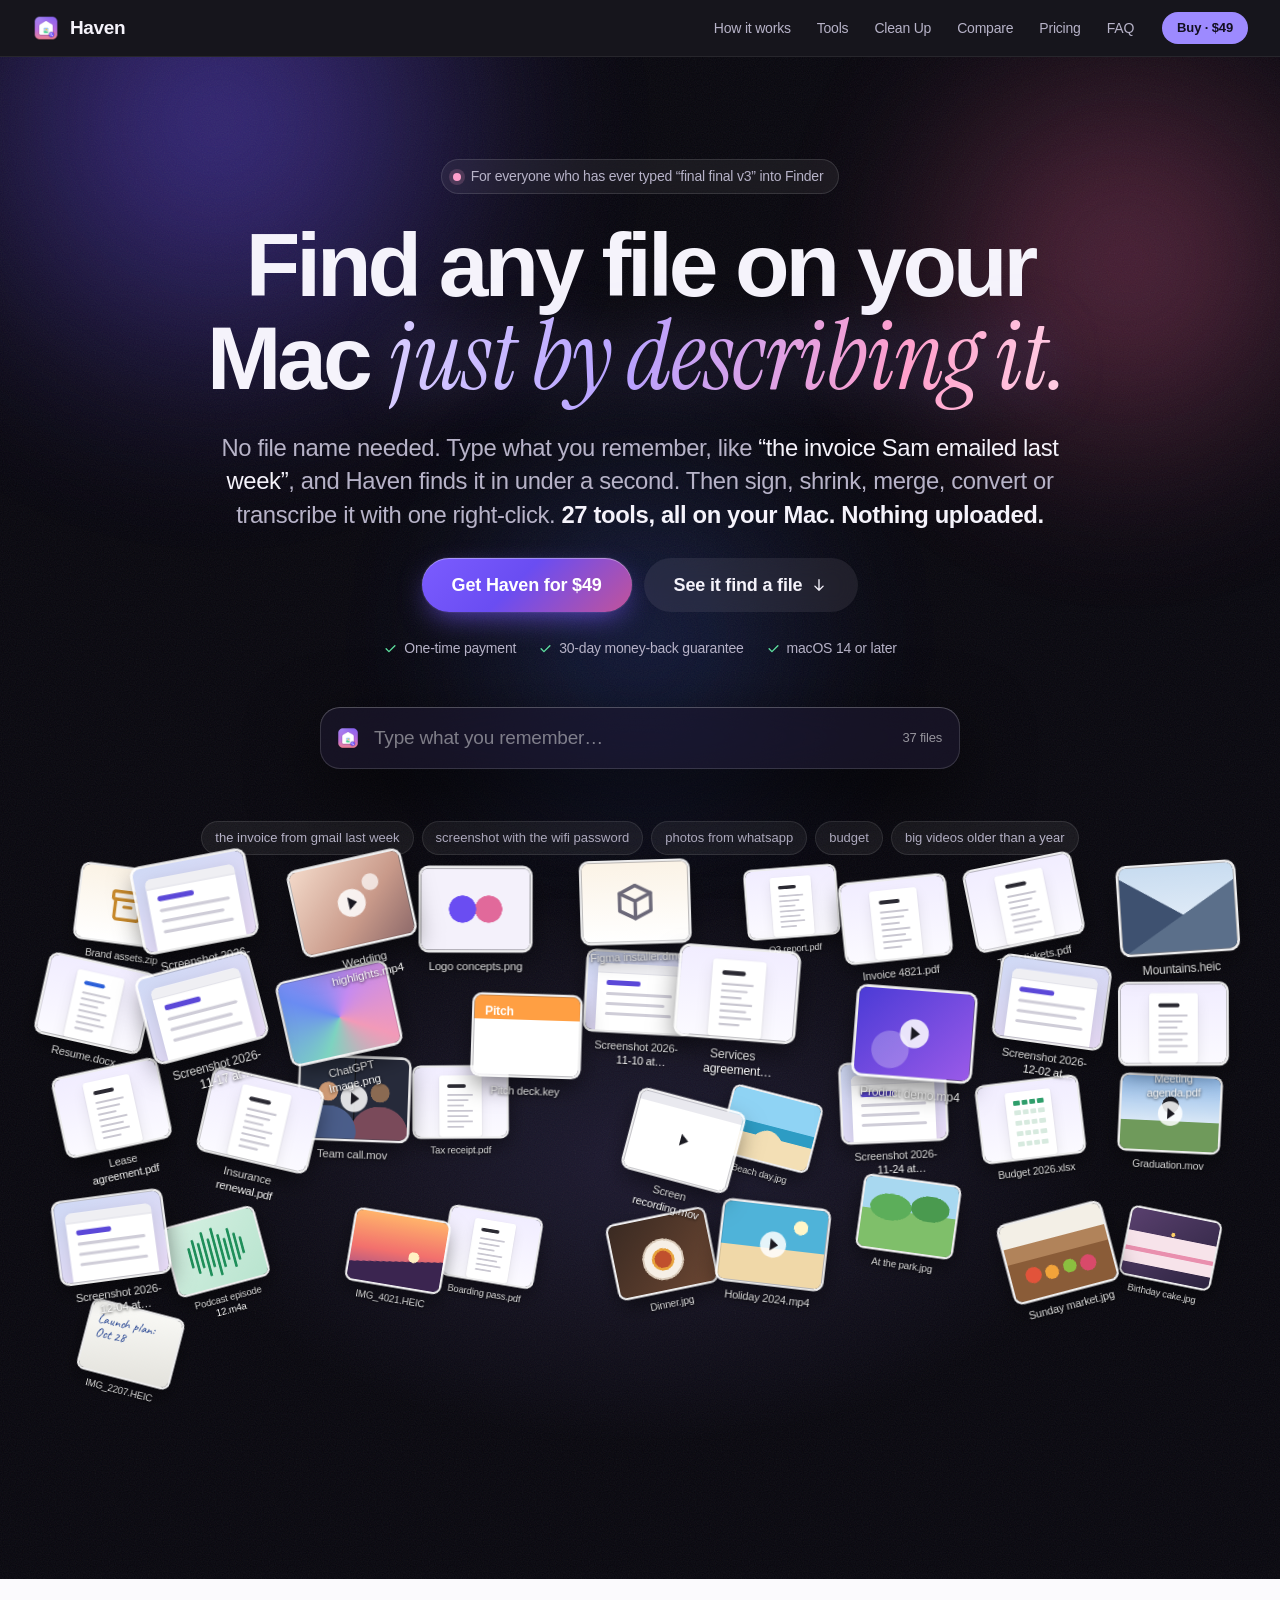
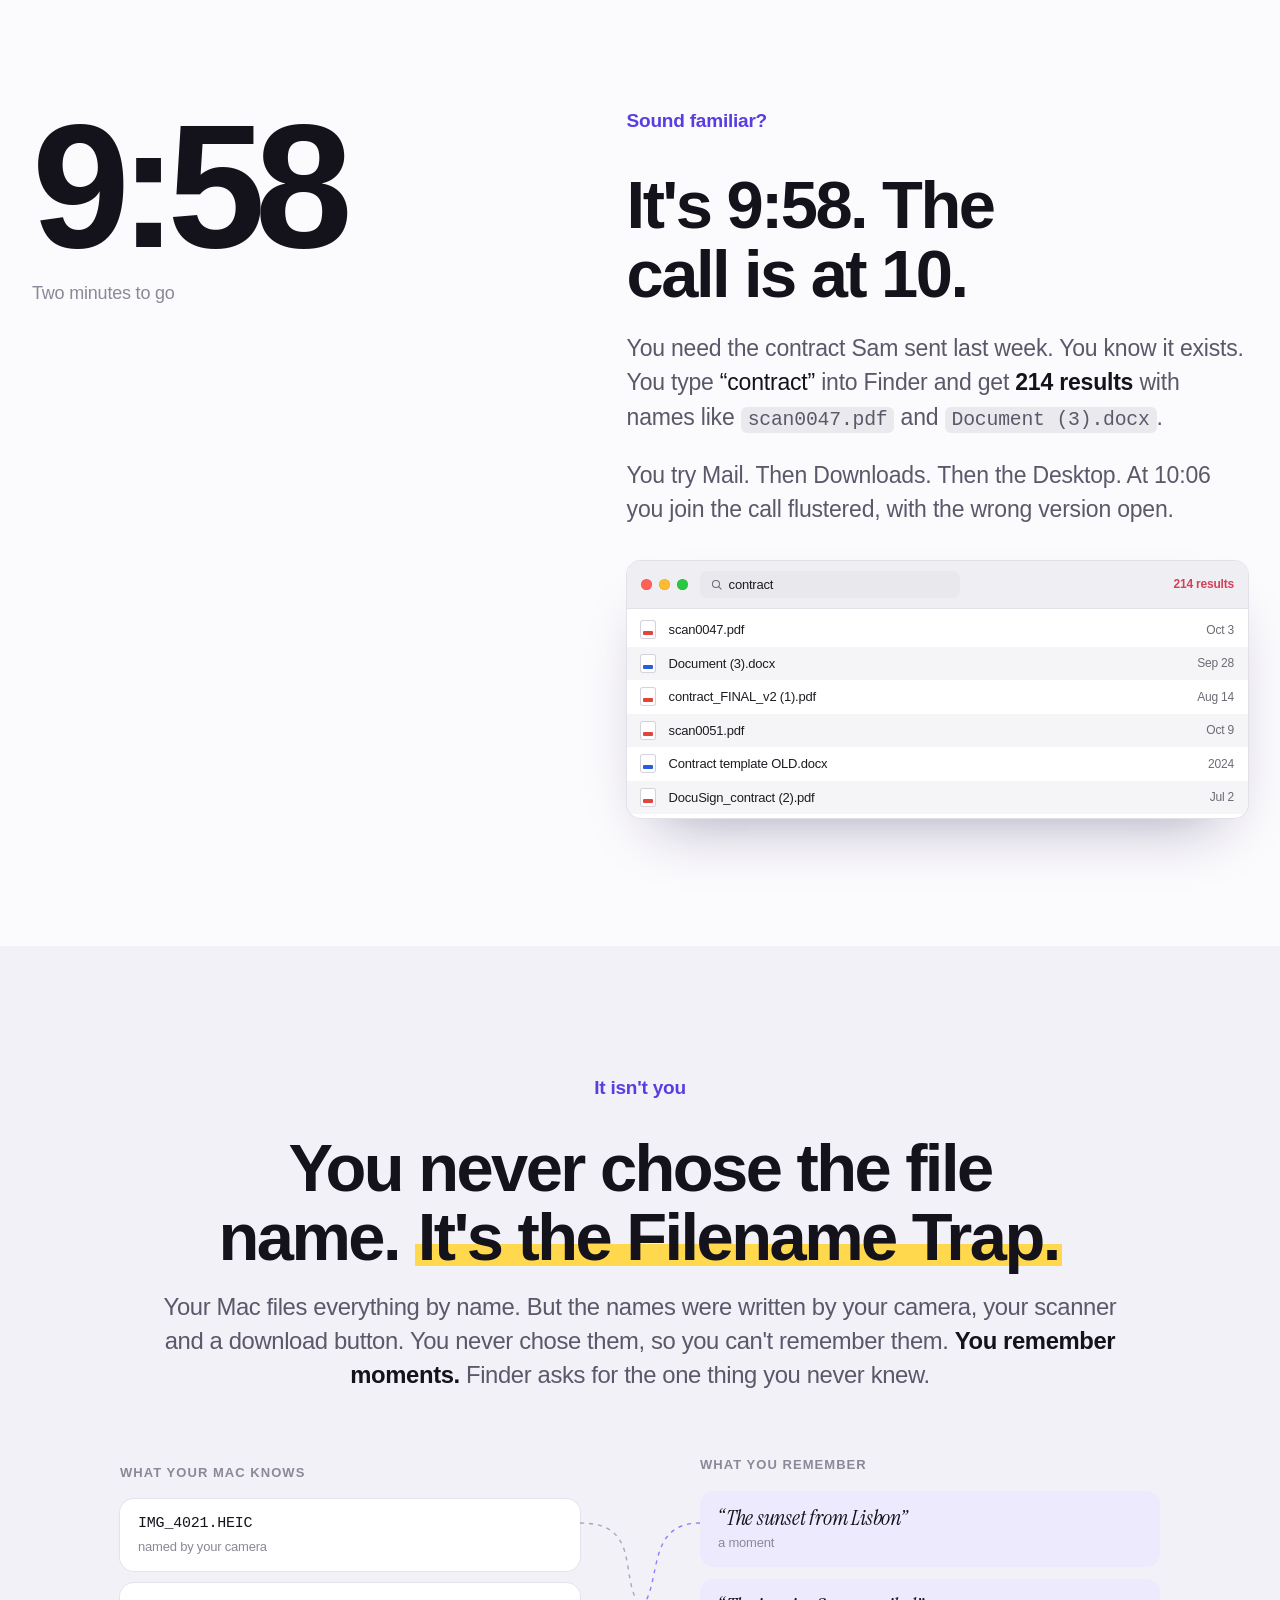
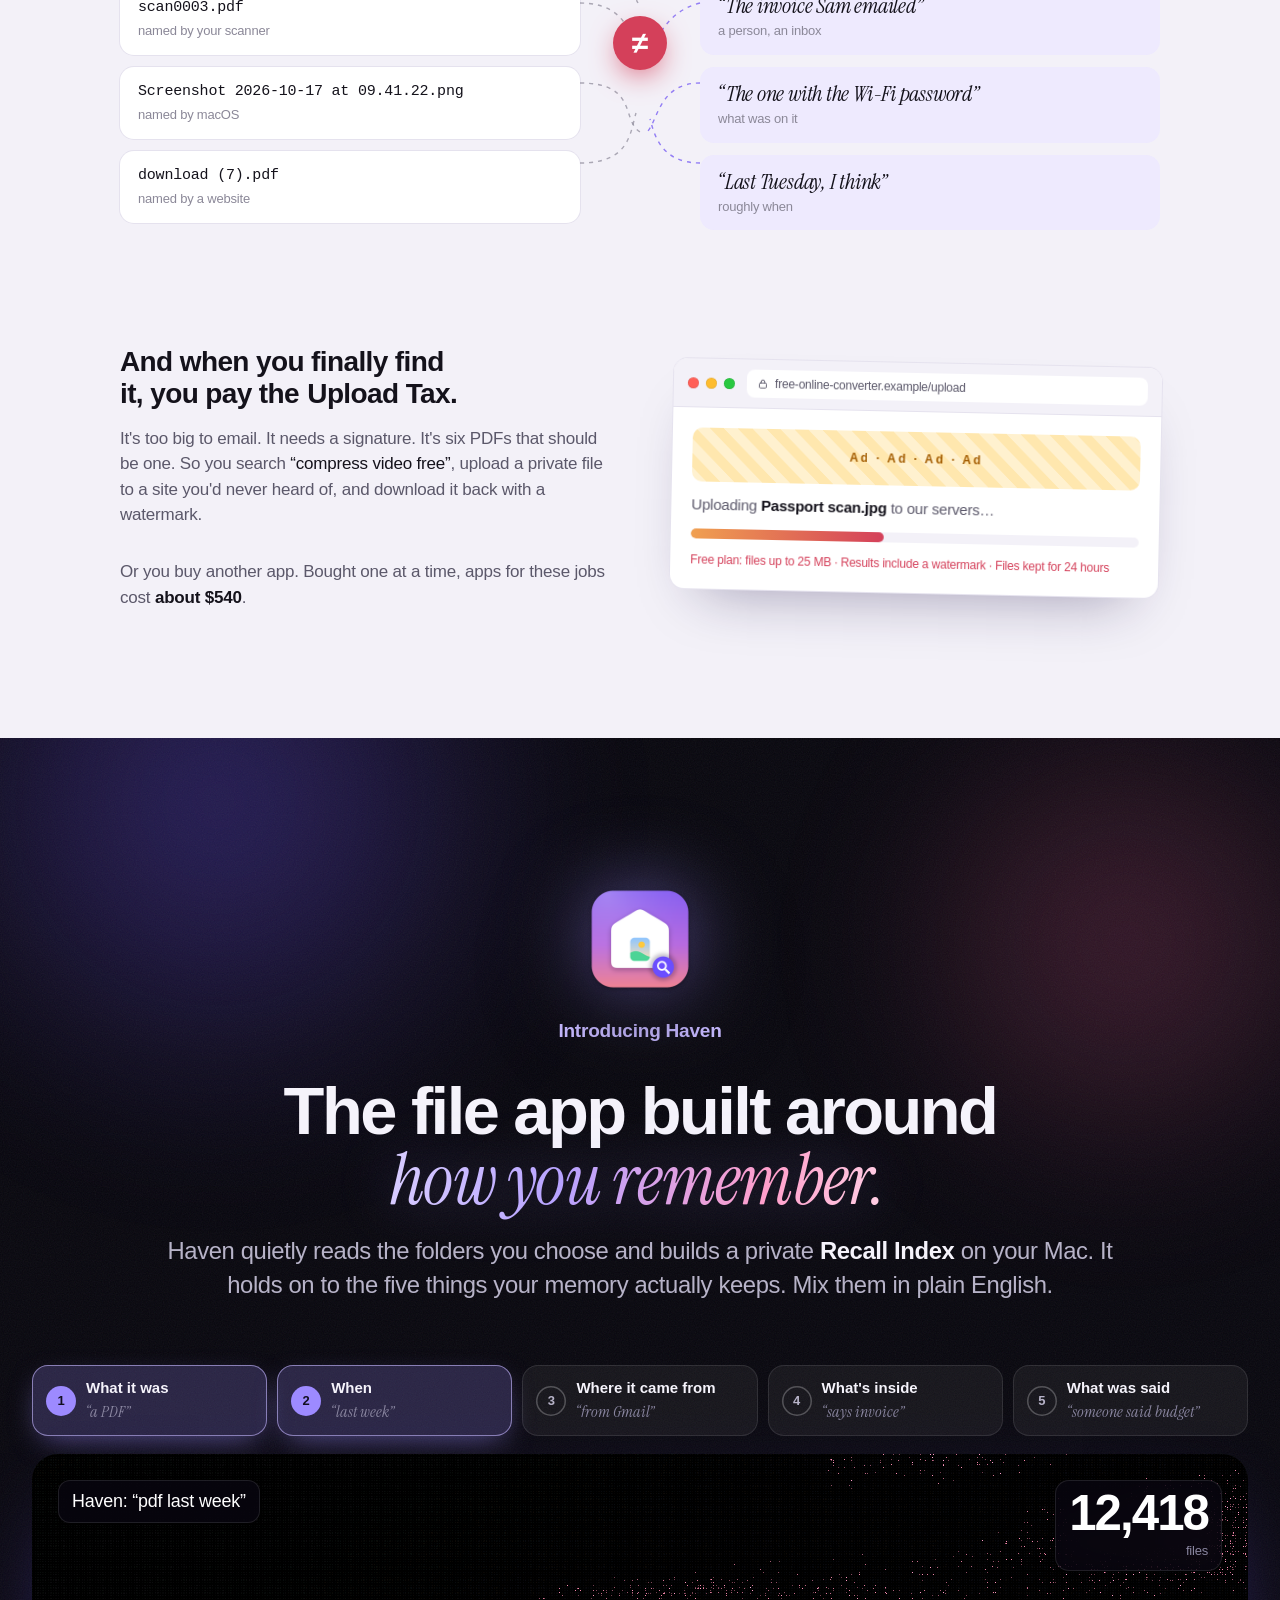
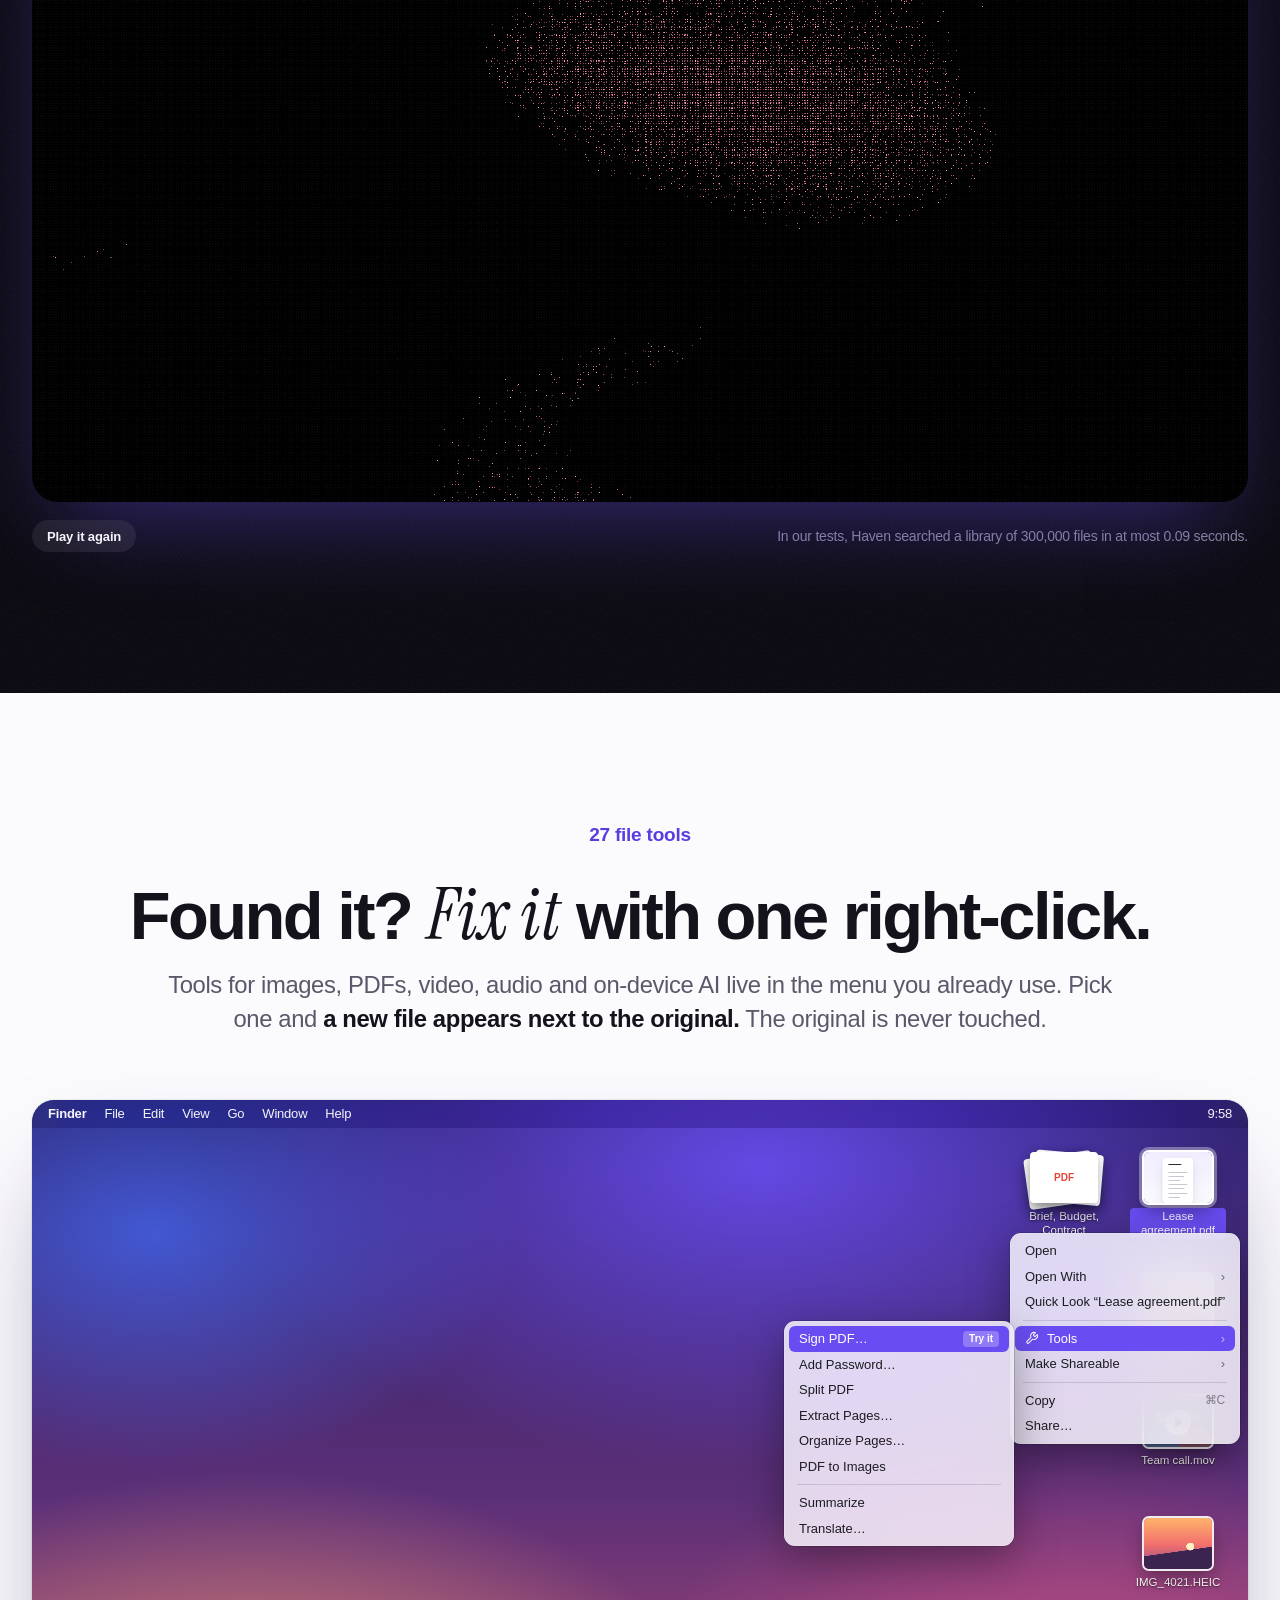
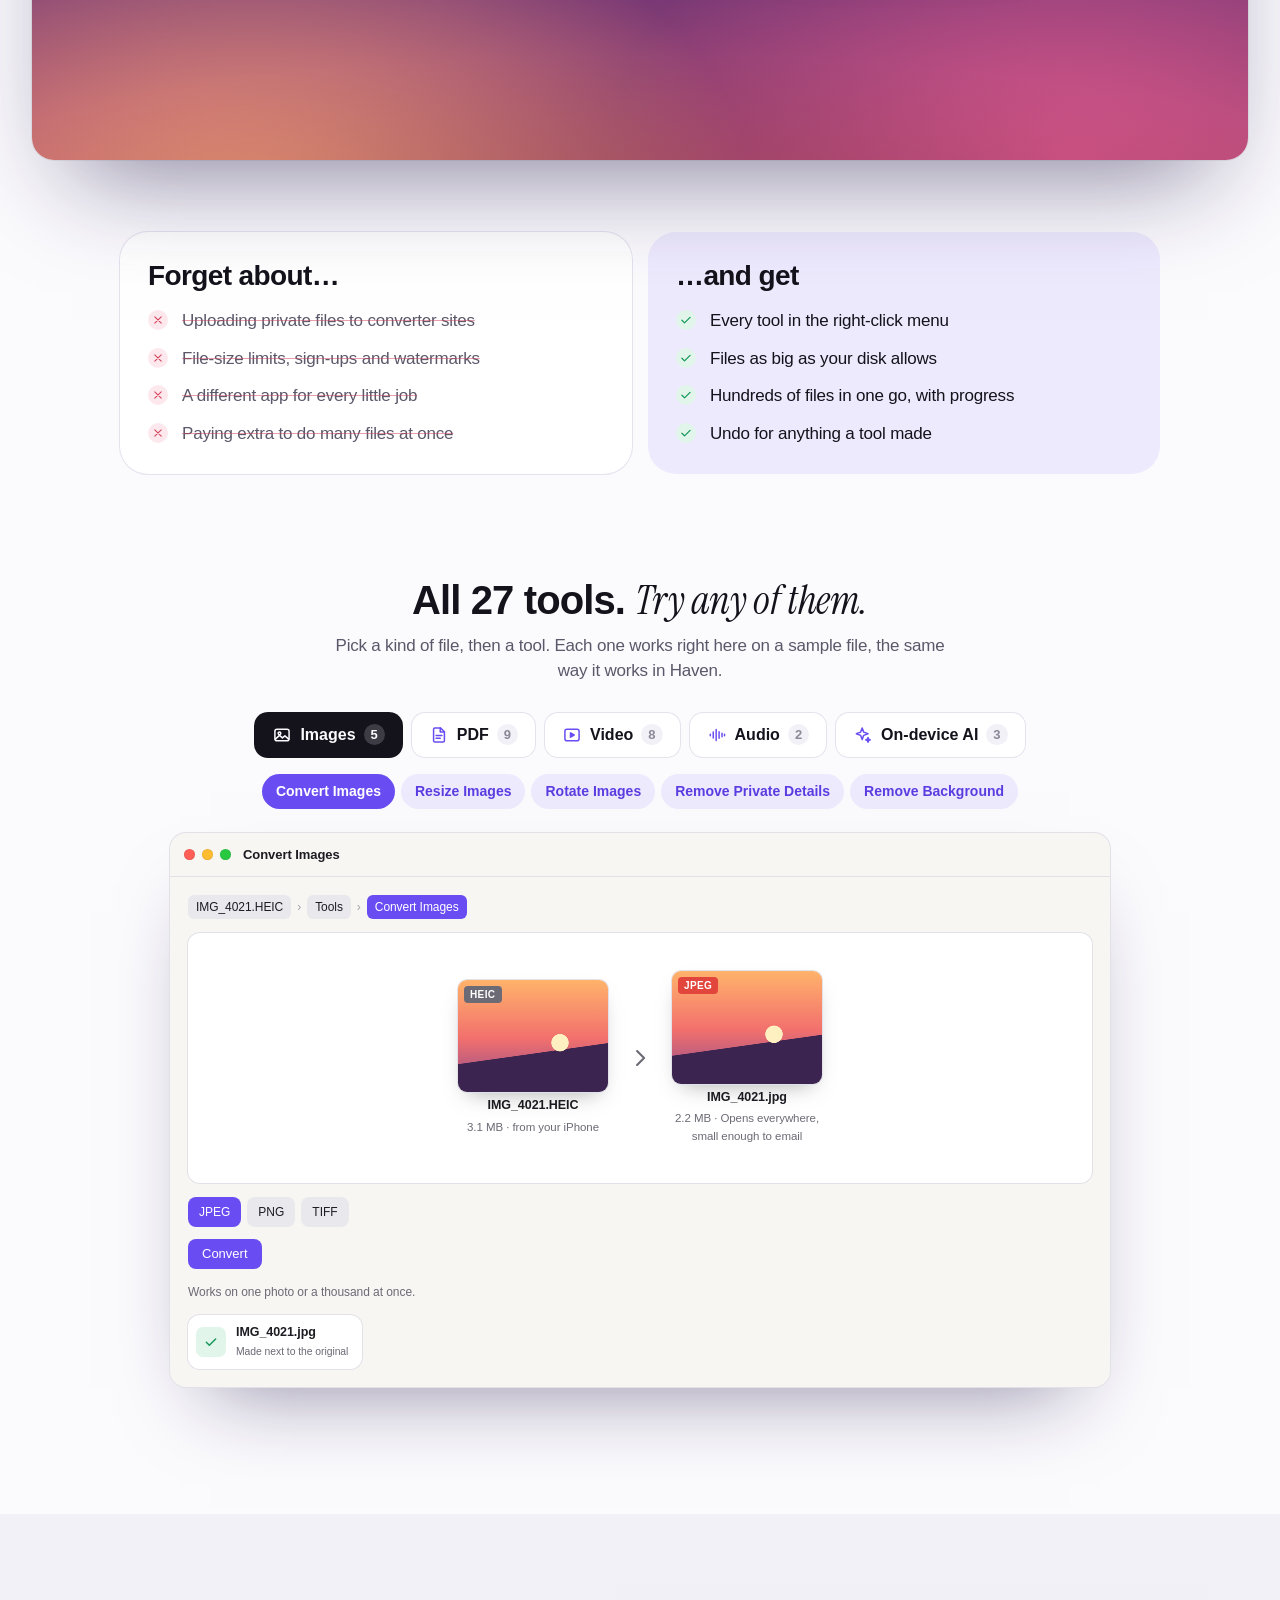
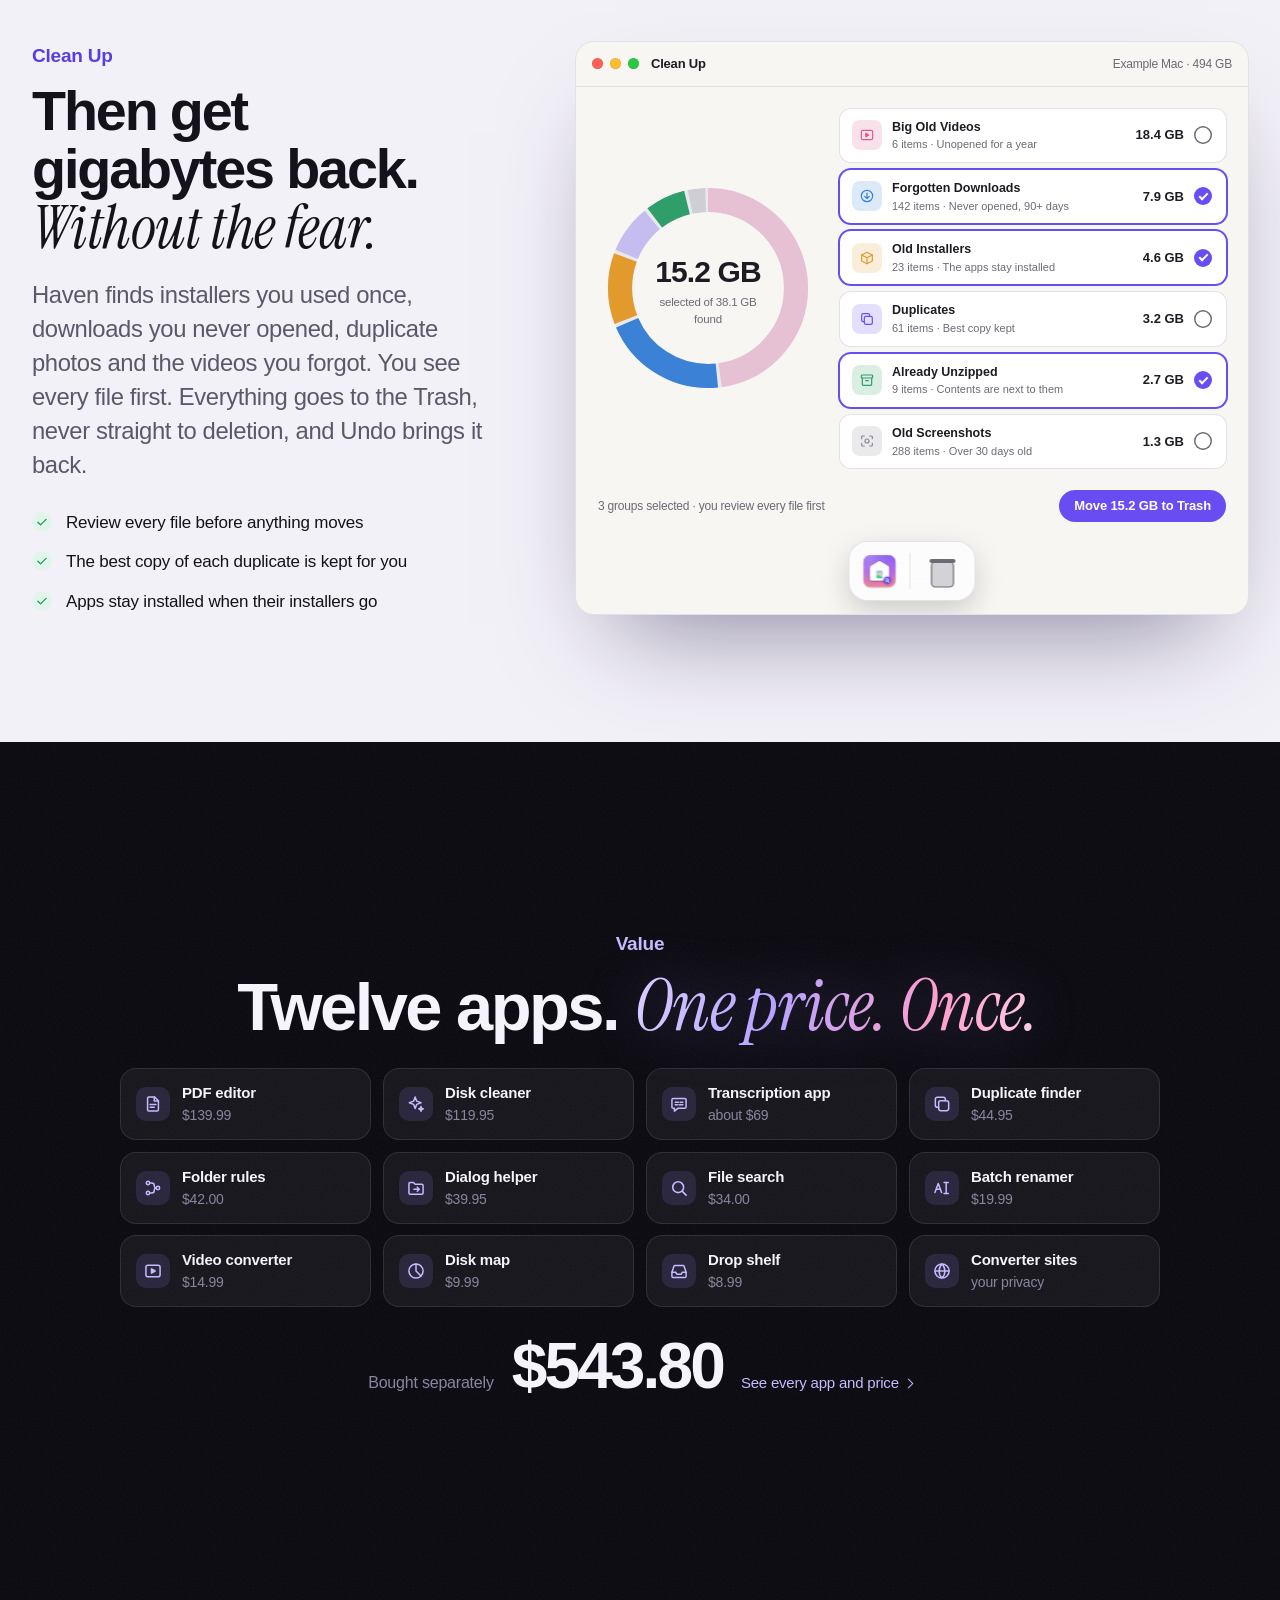
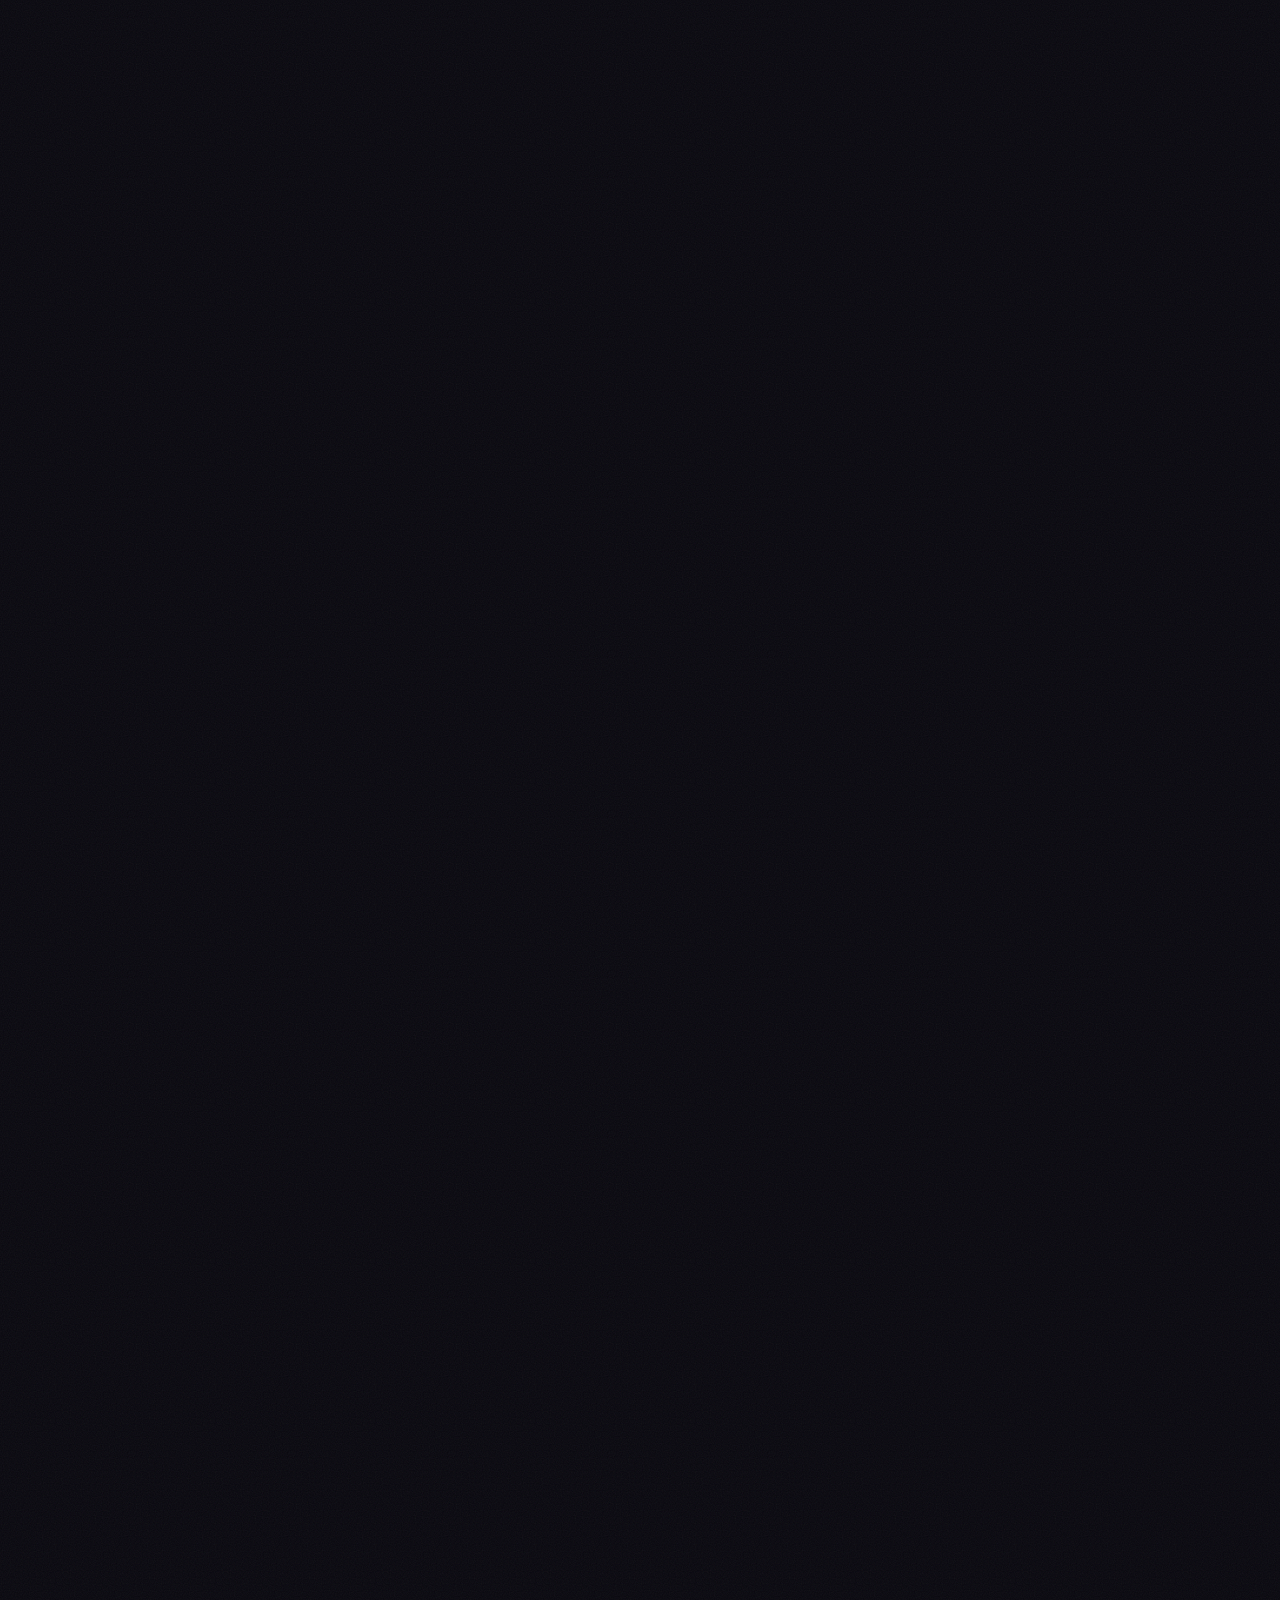
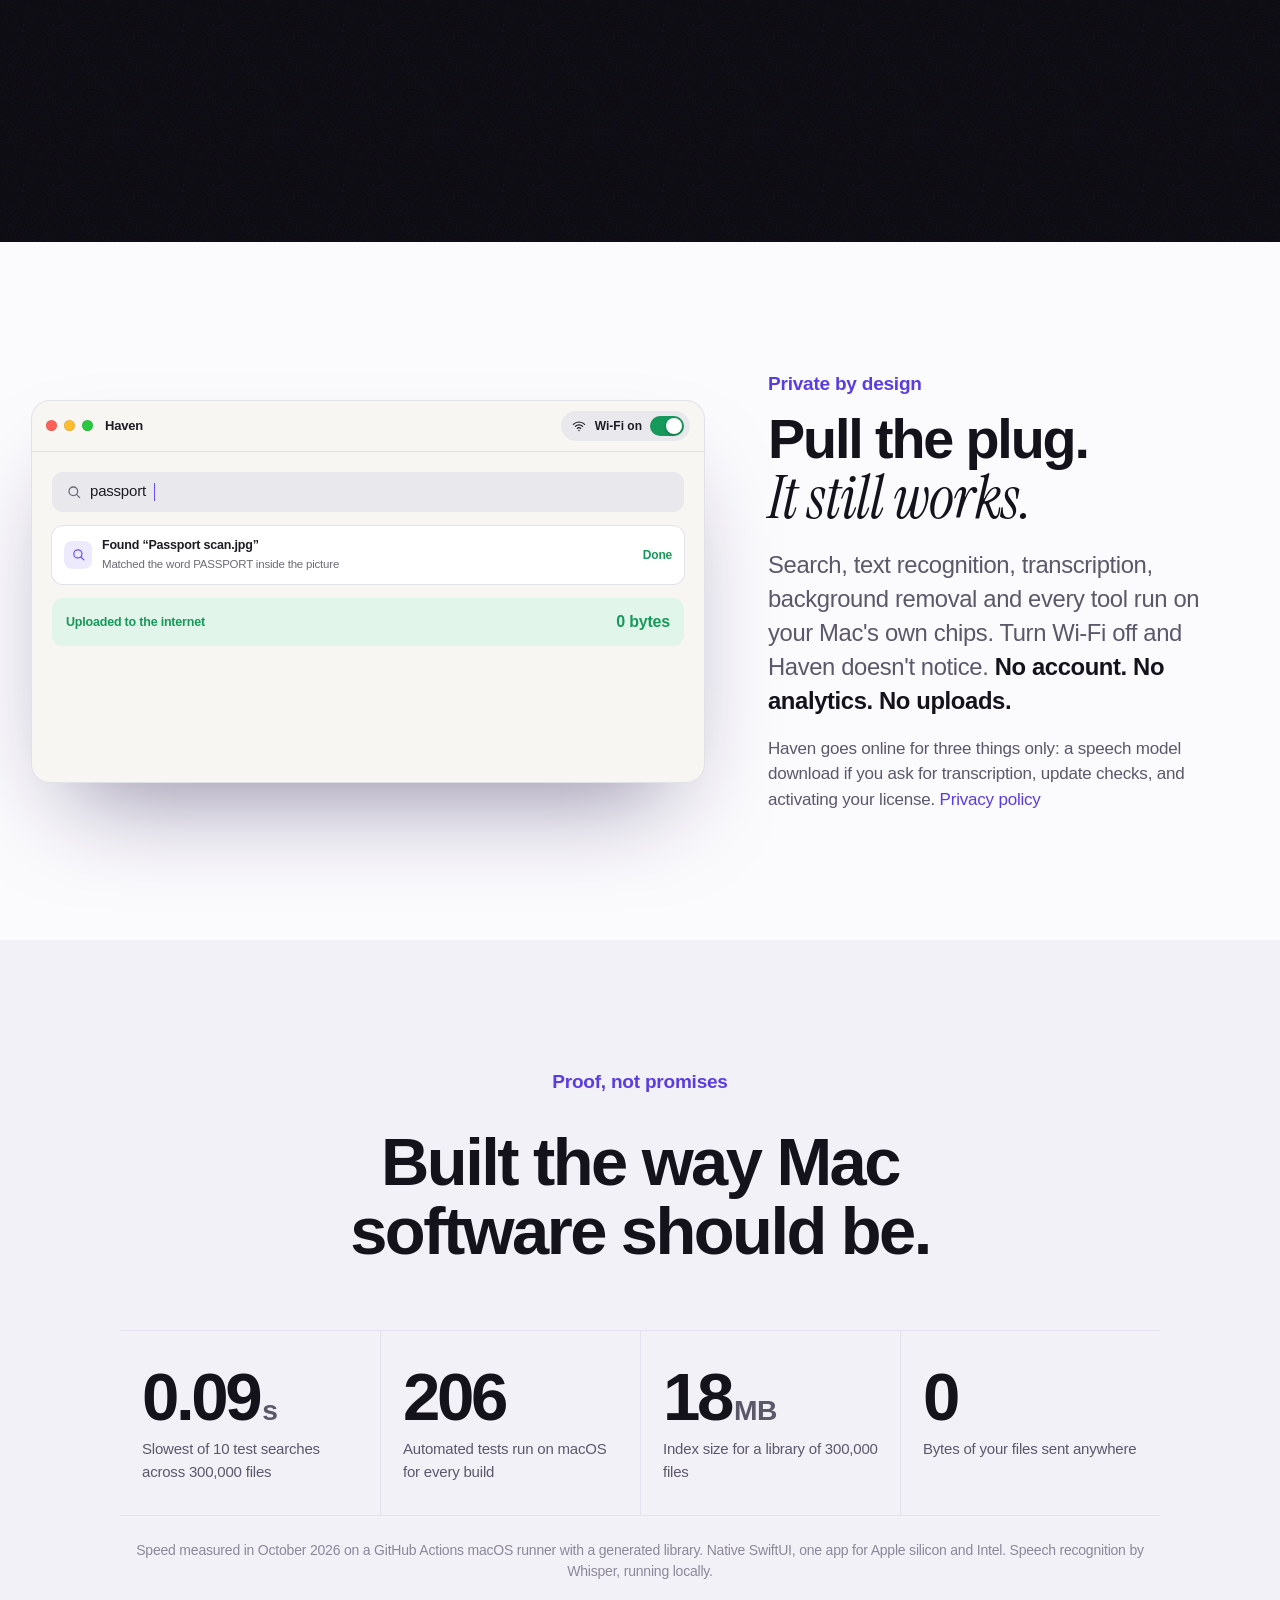
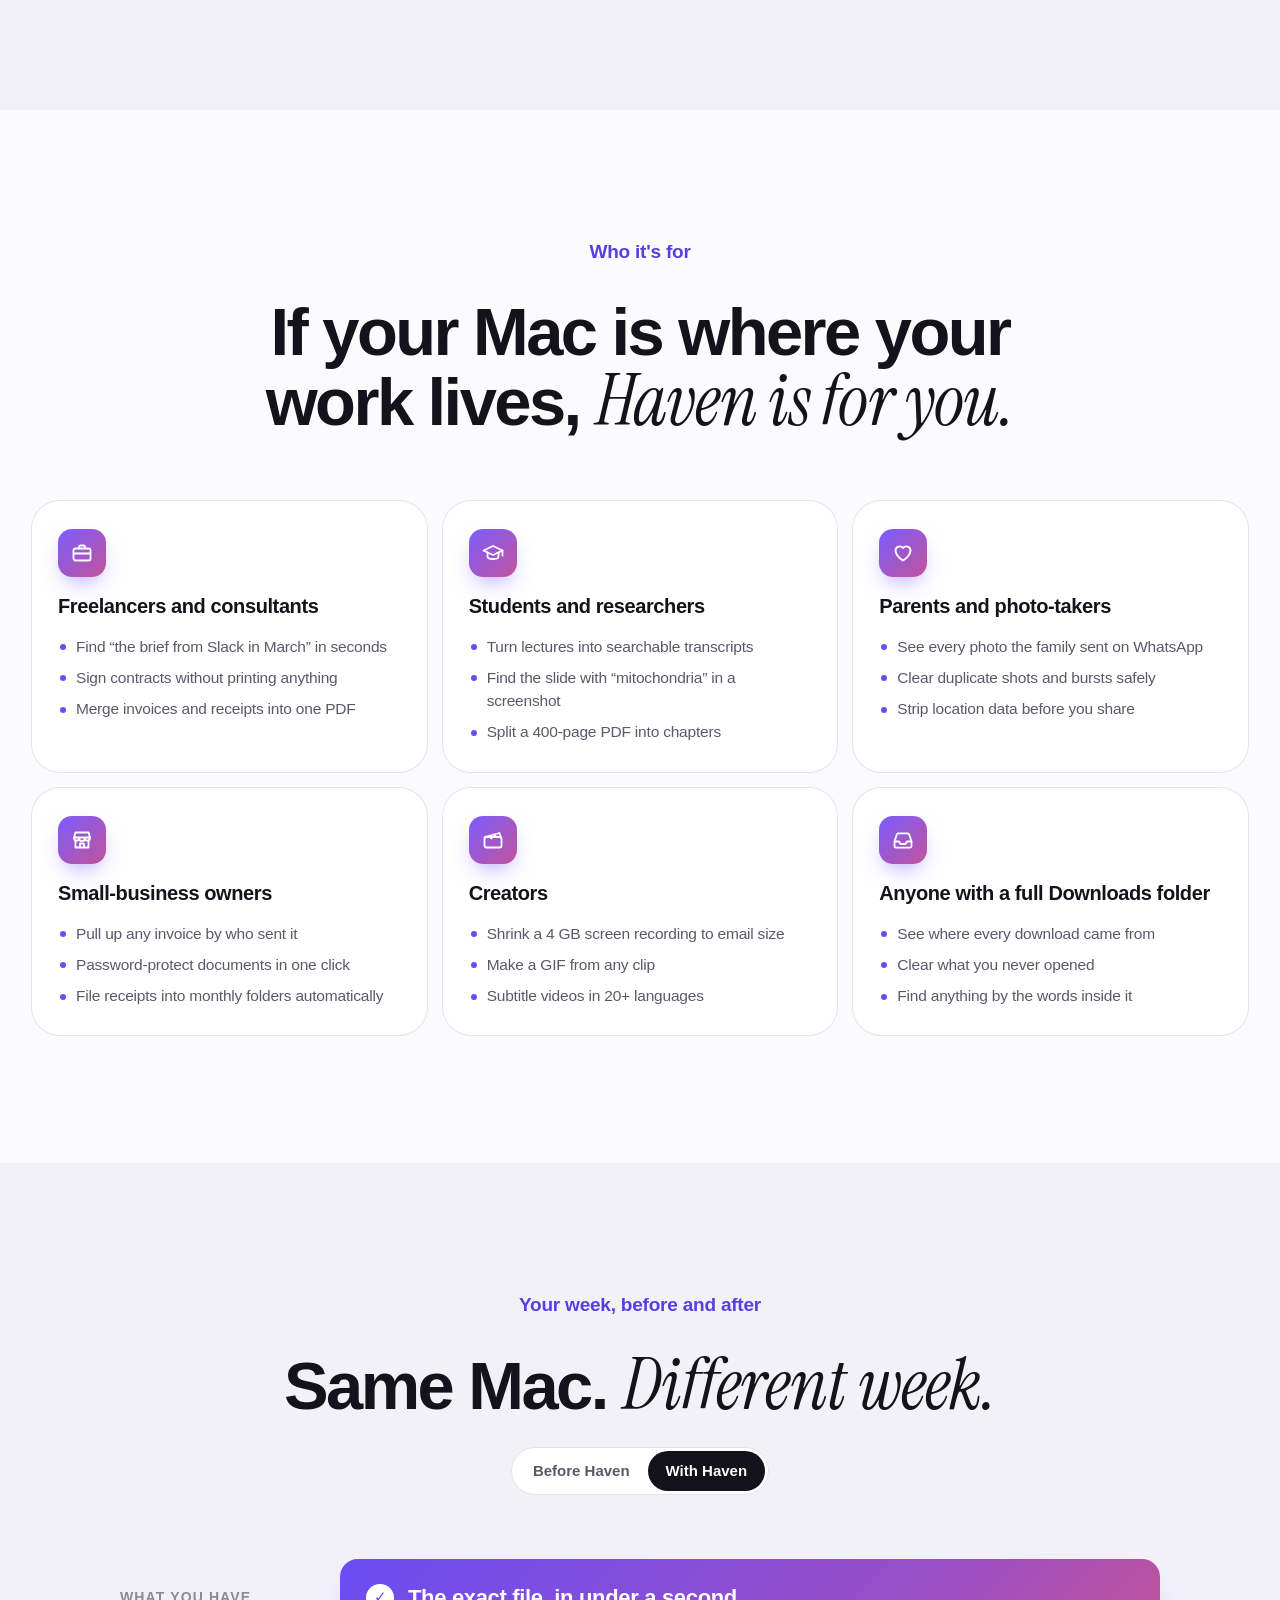
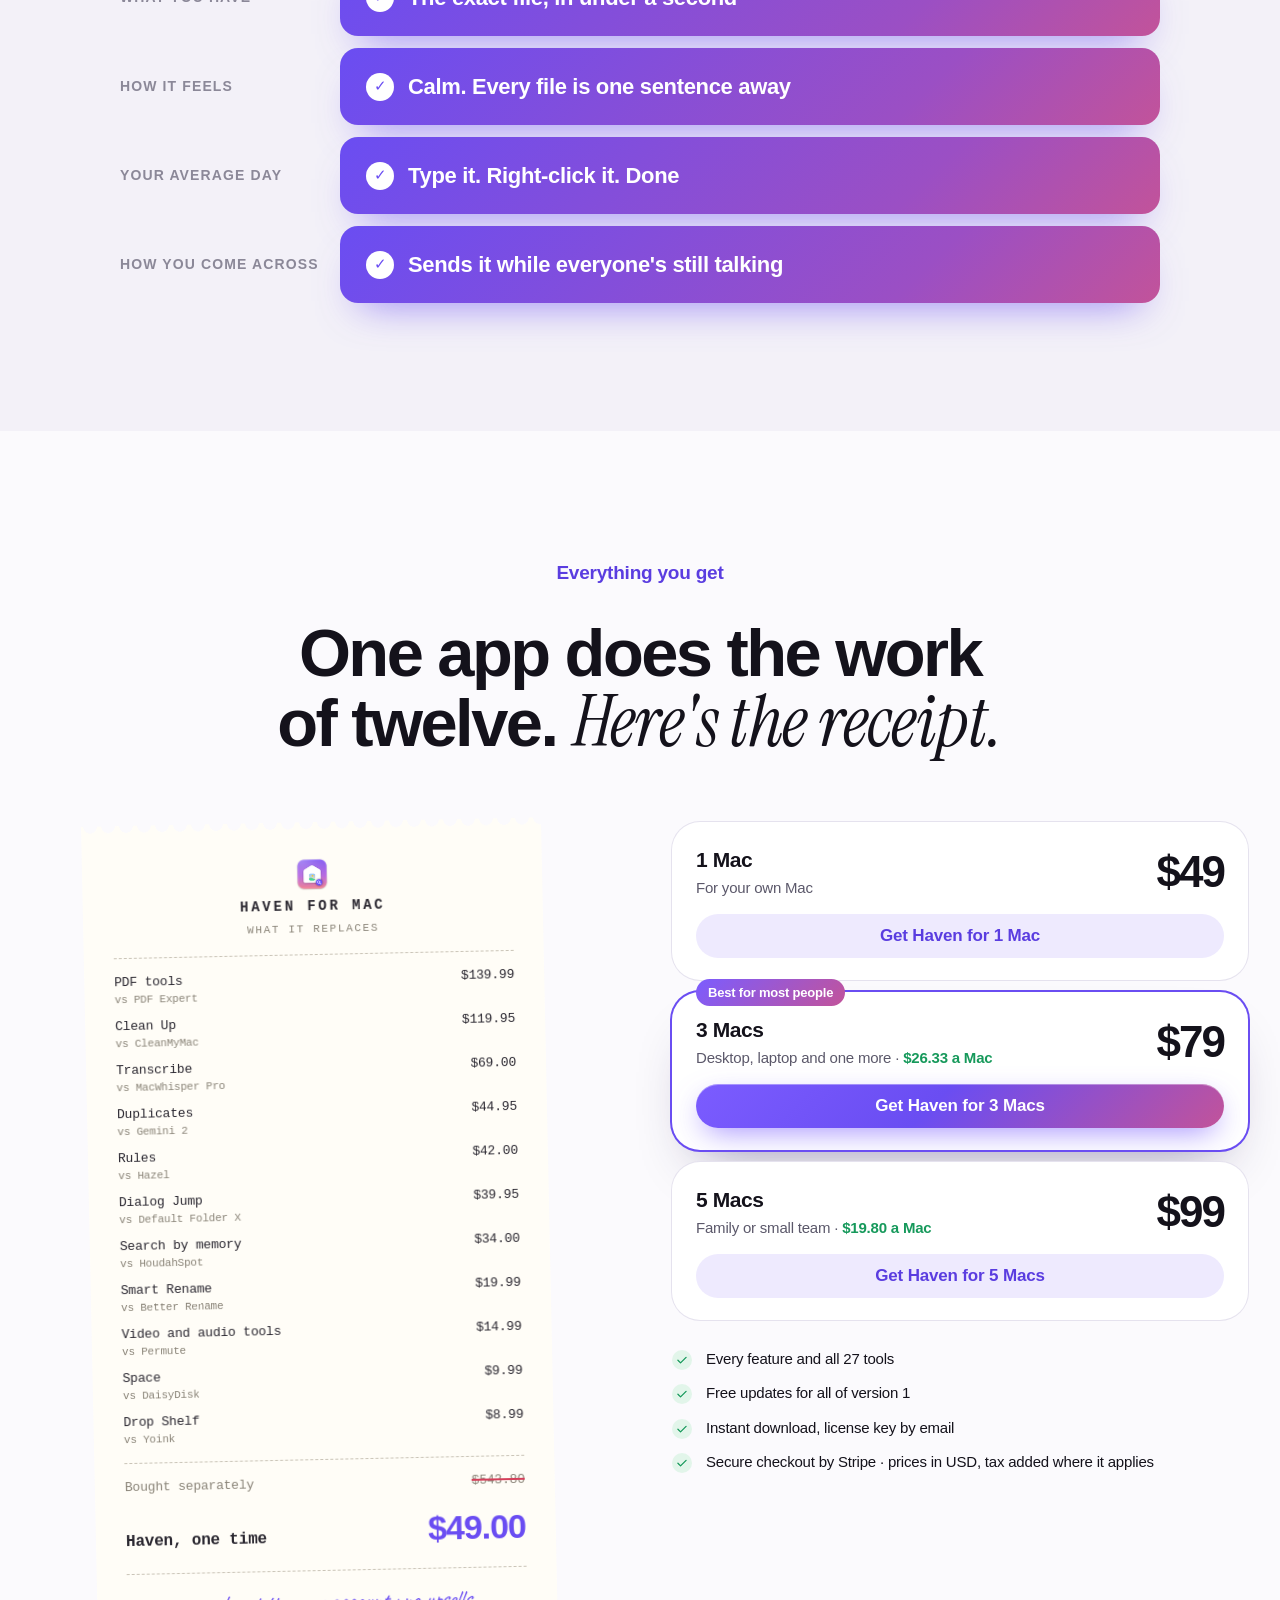
==== commit f3080549: "Website: a working demo for every tool, new headline, phone buy bar stays clear of the twelve-apps t" ====
--- a/website/index.html
+++ b/website/index.html
@@ -5,9 +5,9 @@
 <meta name="viewport" content="width=device-width, initial-scale=1, viewport-fit=cover">
 <title>Haven for Mac</title>
 <meta name="claude:viewport-fit-sides" content="cover">
-<meta name="description" content="Find any file on your Mac by what you remember about it, then sign, shrink, merge, convert or transcribe it with one right-click. Private, on-device, $49 once.">
+<meta name="description" content="Find any file on your Mac just by describing it, then sign, shrink, merge, convert or transcribe it with one right-click. 27 tools, private and on-device, $49 once.">
 <meta property="og:type" content="website">
-<meta property="og:title" content="Haven for Mac: you never remember the file name. Haven doesn't need it.">
+<meta property="og:title" content="Haven for Mac: find any file just by describing it">
 <meta property="og:description" content="Search by memory, 27 right-click file tools and safe clean-up in one private Mac app. $49 once, 30-day money-back guarantee.">
 <meta property="og:image" content="assets/img/og.png">
 <meta name="twitter:card" content="summary_large_image">
@@ -118,8 +118,8 @@
   <div class="aurora" aria-hidden="true"><i></i><i></i><i></i></div>
   <div class="wrap hero-copy">
     <p class="kicker"><span class="kicker-dot"></span>For everyone who has ever typed “final final v3” into Finder</p>
-    <h1 class="h1" id="hero-title">You never remember the file name. <em class="serif glowtext">Haven doesn't need it.</em></h1>
-    <p class="lead">Type what you <em>do</em> remember, like <q>the invoice from Gmail last week</q> or <q>the screenshot with the Wi-Fi password</q>, and Haven finds it in a blink. Then fix it with one right-click: sign, shrink, merge, convert or transcribe. All on your Mac. Nothing uploaded.</p>
+    <h1 class="h1" id="hero-title">Find any file on your Mac <em class="serif glowtext">just by describing it.</em></h1>
+    <p class="lead">No file name needed. Type what you remember, like <q>the invoice Sam emailed last week</q>, and Haven finds it in under a second. Then sign, shrink, merge, convert or transcribe it with one right-click. <strong>27 tools, all on your Mac. Nothing uploaded.</strong></p>
     <div class="cta-row">
       <a class="btn btn-glow btn-lg" href="#buy">Get Haven for $49</a>
       <a class="btn-ghost btn-lg" href="#pile">See it find a file<svg aria-hidden="true"><use href="#i-arrow"/></svg></a>
@@ -184,7 +184,7 @@
   <div class="wrap">
     <div class="sec-head center">
       <p class="eyebrow">It isn't you</p>
-      <h2 class="h2" id="trap-title">It's the <span class="mark">Filename Trap.</span></h2>
+      <h2 class="h2" id="trap-title">You never chose the file name. <span class="mark">It's the Filename Trap.</span></h2>
       <p class="lead">Your Mac files everything by name. But the names were written by your camera, your scanner and a download button. You never chose them, so you can't remember them. <strong>You remember moments.</strong> Finder asks for the one thing you never knew.</p>
     </div>
     <div class="gap" aria-label="What your Mac stores, next to what you remember">
@@ -300,14 +300,15 @@
         </ul>
       </div>
     </div>
-    <div class="alltools" aria-label="Every tool in Haven">
-      <div class="at-row"><h3><svg aria-hidden="true"><use href="#i-photo"/></svg>Images</h3><ul class="pills"><li>Convert</li><li>Resize</li><li>Rotate</li><li>Remove Private Details</li><li>Remove Background</li></ul></div>
-      <div class="at-row"><h3><svg aria-hidden="true"><use href="#i-doc"/></svg>PDF</h3><ul class="pills"><li>Merge</li><li>Split</li><li>Organize Pages</li><li>Extract Pages</li><li>Images to PDF</li><li>PDF to Images</li><li>Add Password</li><li>Remove Password</li><li>Sign</li></ul></div>
-      <div class="at-row"><h3><svg aria-hidden="true"><use href="#i-film"/></svg>Video</h3><ul class="pills"><li>Compress</li><li>Convert</li><li>Trim</li><li>Make a GIF</li><li>Extract Audio</li><li>Mute</li><li>Merge</li><li>Change Speed</li></ul></div>
-      <div class="at-row"><h3><svg aria-hidden="true"><use href="#i-wave"/></svg>Audio</h3><ul class="pills"><li>Convert</li><li>Trim</li></ul></div>
-      <div class="at-row"><h3><svg aria-hidden="true"><use href="#i-sparkle"/></svg>On-device AI</h3><ul class="pills"><li>Transcribe</li><li>Translate</li><li>Summarize</li></ul></div>
-    </div>
-    <p class="fine center-text">Transcribe downloads a Whisper speech model once (190 MB, or 574 MB for best quality). Translate needs macOS 15. Summarize needs Apple Intelligence on macOS 26.</p>
+    <div class="studio" id="studio">
+      <div class="studio-head">
+        <h3 class="h3">All 27 tools. <em class="serif">Try any of them.</em></h3>
+        <p class="copy">Pick a kind of file, then a tool. Each one works right here on a sample file, the same way it works in Haven.</p>
+      </div>
+      <div class="cats" id="studio-cats" role="tablist" aria-label="Kinds of file"></div>
+      <div class="tchips" id="studio-chips" aria-label="Tools"></div>
+      <div class="studio-stage" id="studio-stage" aria-live="polite"></div>
+    </div>
   </div>
 </section>
 
@@ -344,7 +345,7 @@
 </section>
 
 <!-- ============ 12 INTO 1 ============ -->
-<section class="night stack" id="stack" aria-labelledby="stack-title">
+<section class="night stack" id="stack" data-nobar aria-labelledby="stack-title">
   <div class="stack-in">
     <div class="wrap stack-head">
       <p class="eyebrow">Value</p>
--- a/website/assets/site.css
+++ b/website/assets/site.css
@@ -573,13 +573,185 @@
 .vlist svg { color: var(--ok); background: var(--ok-soft); }
 .vlist li { color: var(--ink); }
 .vlist.roomy { margin-top: 28px; gap: 14px; }
-.alltools { margin: clamp(48px, 6vw, 72px) 0 18px; border-top: 1px solid var(--line); }
-.at-row { display: grid; grid-template-columns: 180px minmax(0, 1fr); gap: 10px 28px; align-items: center; padding: 18px 0; border-bottom: 1px solid var(--line); }
-.at-row h3 { font-size: 1.125rem; font-weight: 650; letter-spacing: -0.02em; display: flex; align-items: center; gap: 10px; }
-.at-row h3 svg { width: 22px; height: 22px; color: var(--accent); }
-.pills { list-style: none; padding: 0; margin: 0; display: flex; flex-wrap: wrap; gap: 8px; }
-.pills li { padding: 6px 13px; border-radius: 999px; background: var(--panel); box-shadow: 0 0 0 1px var(--line); font-size: 0.875rem; color: var(--ink); }
-@media (max-width: 700px) { .at-row { grid-template-columns: minmax(0, 1fr); } }
+
+
+/* ---------- Tool studio: every tool, working ---------- */
+.studio { margin-top: clamp(64px, 8vw, 104px); }
+.studio-head { display: grid; gap: 10px; justify-items: center; text-align: center; margin-bottom: 28px; }
+.studio-head .h3 { font-size: clamp(1.75rem, 1.3rem + 1.6vw, 2.5rem); }
+.studio-head .copy { text-align: center; }
+.cats { display: flex; flex-wrap: wrap; justify-content: center; gap: 8px; }
+.cat { display: inline-flex; align-items: center; gap: 8px; padding: 11px 18px; border: 0; border-radius: 14px; cursor: pointer; font-size: 1rem; font-weight: 600; color: var(--ink); background: var(--panel); box-shadow: inset 0 0 0 1px var(--line); transition: background-color 0.2s, color 0.2s; }
+.cat svg { width: 20px; height: 20px; color: var(--accent); }
+.cat .n { font-size: 0.8125rem; padding: 1px 7px; border-radius: 999px; color: var(--ink-3); background: var(--mist); }
+.cat[aria-selected="true"] { background: var(--ink); color: var(--canvas); box-shadow: none; }
+.cat[aria-selected="true"] svg { color: inherit; }
+.cat[aria-selected="true"] .n { color: inherit; background: color-mix(in srgb, var(--canvas) 18%, transparent); }
+.tchips { display: flex; flex-wrap: wrap; justify-content: center; gap: 6px; max-width: 940px; margin: 16px auto 24px; }
+.tchip { border: 0; cursor: pointer; padding: 7px 14px; border-radius: 999px; font-size: 0.875rem; font-weight: 550; color: var(--accent-text); background: var(--accent-soft); transition: background-color 0.2s, color 0.2s; }
+.tchip:hover { background: color-mix(in srgb, var(--accent-soft) 70%, var(--accent)); }
+.tchip[aria-pressed="true"] { background: var(--accent); color: var(--accent-ink); }
+@media (max-width: 640px) {
+  .cats, .tchips { flex-wrap: nowrap; justify-content: flex-start; overflow-x: auto; scrollbar-width: none; margin-left: -16px; margin-right: -16px; padding-left: 16px; padding-right: 16px; }
+  .cats::-webkit-scrollbar, .tchips::-webkit-scrollbar { display: none; }
+  .cat, .tchip { flex: none; }
+}
+.studio-stage { max-width: 940px; margin-inline: auto; min-height: 500px; }
+.studio-stage .mac { box-shadow: 0 0 0 1px var(--win-line), 0 40px 80px -40px rgba(var(--shadow), 0.5); }
+.studio-stage.swap > .mac { animation: win-swap 0.35s var(--ease) both; }
+@keyframes win-swap { from { opacity: 0; transform: translateY(8px) scale(0.99); } to { opacity: 1; transform: none; } }
+.sv { position: relative; display: flex; flex-wrap: wrap; align-items: center; justify-content: center; gap: 18px; min-height: 250px; padding: 20px; border-radius: 12px; background: var(--win-card); box-shadow: 0 0 0 1px var(--win-line); overflow: hidden; }
+.sctl { display: grid; gap: 12px; }
+.snote { font-size: 12px; color: var(--win-ink-2); }
+.sout { display: flex; flex-wrap: wrap; gap: 10px; }
+.sout:empty { display: none; }
+.fcard { width: 150px; display: grid; gap: 4px; justify-items: center; align-content: start; text-align: center; font-size: 12px; }
+.fcard .th { width: 100%; aspect-ratio: 4 / 3; border-radius: 9px; position: relative; overflow: hidden; box-shadow: 0 0 0 1px var(--win-line), 0 10px 22px -10px rgba(0, 0, 0, 0.35); }
+.fcard b { font-size: 12.5px; font-weight: 600; overflow-wrap: anywhere; }
+.fcard small { color: var(--win-ink-2); font-size: 11.5px; }
+.fcard.ghost .th { background: repeating-linear-gradient(45deg, var(--win-field) 0 8px, transparent 8px 16px); box-shadow: inset 0 0 0 1.5px var(--win-line); }
+.fcard.ghost b { color: var(--win-ink-2); }
+.fcard.pop { animation: pop 0.55s var(--spring) both; }
+.fmt { position: absolute; left: 6px; top: 6px; padding: 1px 6px; border-radius: 4px; background: var(--c); color: #fff; font-size: 10px; font-weight: 700; letter-spacing: 0.04em; }
+.toarrow { width: 28px; height: 28px; color: var(--win-ink-2); flex: none; }
+@media (max-width: 560px) { .fcard { width: 118px; } .sv { gap: 10px; padding: 14px; } }
+.spage { --hue: 262; position: relative; width: 70px; aspect-ratio: 3 / 4; border-radius: 4px; background: #fff; box-shadow: 0 1px 2px rgba(0, 0, 0, 0.14), 0 8px 18px -8px rgba(0, 0, 0, 0.3); padding: 9px 8px; display: flex; flex-direction: column; gap: 4px; transform: rotate(var(--r, 0deg)); transition: transform 0.45s var(--spring); }
+.spage b { height: 6px; width: 70%; border-radius: 2px; background: hsl(var(--hue) 70% 58%); margin-bottom: 3px; }
+.spage i { height: 2px; border-radius: 1px; background: #d3d1da; }
+.spage i:nth-of-type(2n) { width: 80%; }
+.spage span { position: absolute; right: 6px; bottom: 4px; font-size: 10px; font-weight: 700; color: #8b8898; font-family: var(--font-display); }
+.dstack { position: relative; width: 90px; height: 112px; margin-inline: auto; display: grid; place-items: center; }
+.dstack .spage { position: absolute; width: 74px; }
+.dstack .spage.st2 { transform: translate(6px, -6px) rotate(3deg); }
+.dstack .spage.st3 { transform: translate(12px, -12px) rotate(6deg); }
+.dstack.one .spage { position: static; }
+.rs-wrap { position: relative; width: min(100%, 420px); aspect-ratio: 4 / 3; }
+.rs-full { position: absolute; inset: 0; border-radius: 8px; border: 1.5px dashed var(--win-ink-2); opacity: 0.55; }
+.rs-full span { position: absolute; right: 8px; top: 6px; font-size: 11px; color: var(--win-ink-2); }
+.rs-frame { position: absolute; left: 0; bottom: 0; transition: width 0.3s var(--ease); }
+.rs-frame .th { aspect-ratio: 4 / 3; border-radius: 6px; position: relative; overflow: hidden; box-shadow: 0 10px 24px -8px rgba(0, 0, 0, 0.4); }
+.rs-read { display: grid; gap: 2px; text-align: center; min-width: 170px; }
+.rs-read b { font-family: var(--font-display); font-size: 22px; letter-spacing: -0.02em; }
+.rs-read small { color: var(--ok); font-weight: 600; font-size: 13px; }
+.srange { display: inline-flex; align-items: center; gap: 10px; font-size: 12px; color: var(--win-ink-2); flex: 1; min-width: 200px; }
+.srange input { flex: 1; accent-color: #6a4df2; }
+.sfield { display: inline-flex; align-items: center; gap: 10px; font-size: 12px; color: var(--win-ink-2); flex-wrap: wrap; }
+.sfield input { height: 32px; width: 210px; max-width: 100%; border: 0; border-radius: 8px; padding: 0 10px; background: var(--win-field); color: var(--win-ink); font: inherit; font-size: 13px; outline: 0; }
+.sfield input:focus { box-shadow: 0 0 0 3px color-mix(in srgb, #6a4df2 40%, transparent); }
+.rot-row { display: flex; flex-wrap: wrap; gap: 14px; justify-content: center; }
+.rot { width: 120px; aspect-ratio: 1; display: grid; place-items: center; border: 0; padding: 0; border-radius: 14px; background: none; cursor: pointer; transition: background-color 0.2s, box-shadow 0.2s; }
+.rot .th { width: 92px; aspect-ratio: 4 / 3; border-radius: 6px; position: relative; overflow: hidden; transform: rotate(var(--r)); transition: transform 0.55s var(--spring); box-shadow: 0 0 0 2px #fff, 0 8px 18px rgba(0, 0, 0, 0.25); }
+.rot[aria-pressed="true"] { background: color-mix(in srgb, #6a4df2 12%, transparent); box-shadow: inset 0 0 0 2px #6a4df2; }
+@media (max-width: 560px) { .rot { width: 96px; } .rot .th { width: 72px; } }
+.split-stage { display: flex; flex-wrap: wrap; gap: 14px; justify-content: center; align-items: flex-end; }
+.split-stage .fcard { width: 118px; }
+.og-grid, .ex-grid { display: flex; flex-wrap: wrap; gap: 12px; justify-content: center; }
+.og { display: grid; gap: 6px; justify-items: center; }
+.og .spage { width: 76px; }
+.og-tools { display: flex; gap: 3px; }
+.og-tools button { width: 22px; height: 22px; display: grid; place-items: center; padding: 0; border: 0; border-radius: 6px; background: var(--win-field); color: var(--win-ink); font-size: 12px; cursor: pointer; }
+.og-tools button:hover { background: #6a4df2; color: #fff; }
+.og-tools button:disabled { opacity: 0.35; cursor: default; background: var(--win-field); color: var(--win-ink); }
+.ex { border: 0; background: none; padding: 6px; border-radius: 10px; cursor: pointer; }
+.ex .spage { width: 62px; opacity: 0.5; transition: opacity 0.2s, transform 0.2s var(--spring); }
+.ex.on { background: color-mix(in srgb, #6a4df2 14%, transparent); box-shadow: inset 0 0 0 2px #6a4df2; }
+.ex.on .spage { opacity: 1; transform: translateY(-3px); }
+.i2p { display: flex; gap: 10px; justify-content: center; align-items: center; min-height: 170px; }
+.rcpt { width: 86px; padding: 10px 9px; border-radius: 3px; background: #fffef8; color: #3a3640; box-shadow: 0 8px 18px -6px rgba(0, 0, 0, 0.35); transform: rotate(var(--t)); display: grid; gap: 4px; font-family: var(--font-mono); font-size: 9px; transition: transform 0.6s var(--spring), opacity 0.5s; }
+.rcpt b { font-size: 9px; letter-spacing: 0.12em; text-align: center; }
+.rcpt i { height: 2px; background: #d8d4cc; }
+.rcpt em { font-style: normal; font-weight: 700; text-align: right; font-size: 11px; }
+.i2p.gather .rcpt { opacity: 0; }
+.i2p.gather .rcpt:nth-child(1) { transform: translateX(150px) scale(0.4); }
+.i2p.gather .rcpt:nth-child(2) { transform: translateX(50px) scale(0.4); }
+.i2p.gather .rcpt:nth-child(3) { transform: translateX(-50px) scale(0.4); }
+.i2p.gather .rcpt:nth-child(4) { transform: translateX(-150px) scale(0.4); }
+@media (max-width: 560px) { .rcpt { width: 66px; } }
+.th.slide1 { background: linear-gradient(135deg, #6a4df2, #c2539a); }
+.th.slide2 { background: radial-gradient(circle at 70% 40%, #ffd166 0 16%, transparent 17%), linear-gradient(135deg, #1f3a93, #3b82d6); }
+.th.slide3 { background: linear-gradient(180deg, #fff 0 30%, #f1edff 30%); }
+.lk-stage { position: relative; display: grid; place-items: center; min-height: 210px; width: 100%; }
+.lk-doc .dstack::after { content: ""; position: absolute; right: -6px; bottom: -4px; width: 34px; height: 34px; border-radius: 50%; background: #6a4df2 url("data:image/svg+xml,%3Csvg xmlns='http://www.w3.org/2000/svg' viewBox='0 0 24 24' fill='none' stroke='white' stroke-width='2.2' stroke-linecap='round'%3E%3Crect x='5' y='10.5' width='14' height='10' rx='2.2'/%3E%3Cpath d='M8.5 10.5V8a3.5 3.5 0 0 1 7 0v2.5'/%3E%3C/svg%3E") center / 18px no-repeat; transform: scale(0); transition: transform 0.45s var(--spring), background-color 0.3s; box-shadow: 0 6px 14px rgba(106, 77, 242, 0.5); }
+.lk-doc.locked .dstack::after { transform: scale(1); }
+.lk-doc.opened .dstack::after { transform: scale(1); background-color: #16995b; background-image: url("data:image/svg+xml,%3Csvg xmlns='http://www.w3.org/2000/svg' viewBox='0 0 24 24' fill='none' stroke='white' stroke-width='2.2' stroke-linecap='round'%3E%3Crect x='5' y='10.5' width='14' height='10' rx='2.2'/%3E%3Cpath d='M8.5 10.5V8a3.5 3.5 0 0 1 6.9-.9'/%3E%3C/svg%3E"); box-shadow: 0 6px 14px rgba(22, 153, 91, 0.45); }
+.pw-meter { width: 120px; height: 6px; border-radius: 3px; background: var(--win-field); overflow: hidden; }
+.pw-meter i { display: block; height: 100%; width: 0; transition: width 0.3s, background-color 0.3s; }
+.pw-prompt { position: absolute; z-index: 3; inset: 0; margin: auto; height: fit-content; width: min(300px, 92%); padding: 18px; border-radius: 14px; background: var(--menu-bg); color: var(--menu-ink); -webkit-backdrop-filter: blur(20px); backdrop-filter: blur(20px); box-shadow: 0 0 0 0.5px rgba(0, 0, 0, 0.25), 0 20px 50px rgba(0, 0, 0, 0.35); display: grid; gap: 8px; text-align: center; }
+.pw-prompt small { color: var(--win-ink-2); }
+.pw-prompt input { height: 32px; border: 0; border-radius: 8px; padding: 0 10px; background: var(--win-field); color: var(--win-ink); font: inherit; outline: 0; }
+.pw-prompt .tool-row { justify-content: center; }
+.shake { animation: shake 0.4s; }
+@keyframes shake { 20%, 60% { transform: translateX(-8px); } 40%, 80% { transform: translateX(8px); } }
+.tv { width: 100%; display: grid; gap: 16px; }
+.tv-screen { width: min(100%, 360px); aspect-ratio: 16 / 9; margin-inline: auto; border-radius: 10px; background: var(--ph); position: relative; box-shadow: 0 10px 24px -10px rgba(0, 0, 0, 0.4); }
+.tv-time { position: absolute; left: 10px; bottom: 10px; padding: 3px 8px; border-radius: 6px; background: rgba(0, 0, 0, 0.6); color: #fff; font-size: 12px; font-variant-numeric: tabular-nums; }
+.rtrack { --a: 0; --b: 1; position: relative; height: 54px; display: flex; border-radius: 8px; touch-action: none; }
+.rtrack .fr { flex: 1; background: var(--ph); }
+.rtrack .fr:first-child { border-radius: 8px 0 0 8px; }
+.rtrack .fr:nth-last-child(4) { border-radius: 0 8px 8px 0; }
+.rtrack::before, .rtrack::after { content: ""; position: absolute; top: 0; bottom: 0; z-index: 1; background: rgba(10, 8, 20, 0.55); pointer-events: none; }
+.rtrack::before { left: 0; width: calc(var(--a) * 100%); border-radius: 8px 0 0 8px; }
+.rtrack::after { right: 0; width: calc((1 - var(--b)) * 100%); border-radius: 0 8px 8px 0; }
+.rsel { position: absolute; top: -3px; bottom: -3px; z-index: 1; border-top: 3px solid #f5b800; border-bottom: 3px solid #f5b800; pointer-events: none; }
+.hdl { position: absolute; top: -6px; bottom: -6px; z-index: 2; width: 16px; margin-left: -8px; padding: 0; border: 0; border-radius: 5px; background: #f5b800; cursor: ew-resize; box-shadow: 0 2px 6px rgba(0, 0, 0, 0.3); touch-action: none; }
+.hdl::after { content: ""; position: absolute; left: 5px; right: 5px; top: 35%; bottom: 35%; border-left: 1.5px solid rgba(0, 0, 0, 0.45); border-right: 1.5px solid rgba(0, 0, 0, 0.45); }
+.wv { display: flex; align-items: center; gap: 2px; width: 100%; height: 70px; }
+.wv i { flex: 1; height: var(--h); min-height: 3px; border-radius: 2px; background: #6a4df2; transition: height 0.5s var(--ease); }
+.wv.mini { width: 78%; height: 60%; margin: auto; }
+.wv.mini i { background: #1f8f5a; }
+.wv.live { width: min(100%, 360px); height: 54px; }
+.wv.live i { animation: bounce 0.9s ease-in-out var(--d) infinite alternate; transform-origin: 50% 50%; }
+@keyframes bounce { from { transform: scaleY(0.35); } to { transform: scaleY(1); } }
+.wv.flat i { animation: none; height: 3px; background: var(--win-ink-2); }
+.rtrack .wv { position: absolute; inset: 0; height: 100%; padding: 6px 8px; border-radius: 8px; background: color-mix(in srgb, #6a4df2 8%, var(--win-card)); box-shadow: inset 0 0 0 1px var(--win-line); }
+.th-audio-big { display: grid; place-items: center; background: linear-gradient(135deg, #d5f0e2, #b9e4cf); }
+.ta { width: 100%; padding: 18px 8px; }
+.playhead { position: absolute; top: -4px; bottom: -4px; z-index: 1; width: 2px; background: #e0588f; transition: left 0.05s linear; }
+.mute-stage, .gif-stage, .spd { width: 100%; display: grid; gap: 14px; justify-items: center; }
+.th-video.big { width: min(100%, 360px); aspect-ratio: 16 / 9; border-radius: 12px; position: relative; overflow: hidden; }
+.spk { position: absolute; right: 10px; top: 10px; width: 30px; height: 30px; border-radius: 50%; display: grid; place-items: center; background: rgba(0, 0, 0, 0.55); color: #fff; }
+.spk svg { width: 16px; height: 16px; }
+.spk.off::after { content: ""; position: absolute; width: 22px; height: 2px; border-radius: 1px; background: #ff6b81; transform: rotate(-45deg); }
+.gif-view { aspect-ratio: 16 / 9; border-radius: 10px; background: var(--ph); position: relative; transition: width 0.4s var(--ease); box-shadow: 0 10px 24px -10px rgba(0, 0, 0, 0.4); max-width: 100%; }
+.gif-badge { position: absolute; left: 8px; top: 8px; padding: 2px 7px; border-radius: 5px; background: rgba(0, 0, 0, 0.6); color: #fff; font-size: 11px; font-weight: 800; letter-spacing: 0.06em; }
+.gif-view.live .gif-badge { background: #e0588f; }
+.gif-strip { display: flex; gap: 3px; width: 100%; height: 40px; }
+.gif-strip .fr { flex: 1; border-radius: 4px; background: var(--ph); }
+.mv-stage { width: 100%; display: grid; gap: 22px; }
+.mv-clips { display: flex; flex-wrap: wrap; gap: 14px; justify-content: center; }
+.mv { width: 140px; display: grid; gap: 6px; justify-items: center; text-align: center; font-size: 12px; }
+.mv .th { width: 100%; aspect-ratio: 16 / 10; border-radius: 8px; position: relative; overflow: hidden; }
+.mv .order { width: 20px; height: 20px; border-radius: 50%; background: #6a4df2; color: #fff; font-size: 11px; font-weight: 700; display: grid; place-items: center; }
+.wbtn.mini { height: 24px; padding: 0 9px; }
+.mv-line { position: relative; display: flex; gap: 10px; height: 30px; transition: gap 0.7s var(--spring); }
+.mv-line span { background: var(--ph); border-radius: 6px; transition: border-radius 0.7s; }
+.mv-line.joined { gap: 0; }
+.mv-line.joined span { border-radius: 0; }
+.mv-line.joined span:first-child { border-radius: 6px 0 0 6px; }
+.mv-line.joined span:last-child { border-radius: 0 6px 6px 0; }
+.mv-line::after { content: attr(data-total); position: absolute; right: 0; top: calc(100% + 4px); font-size: 11px; color: var(--win-ink-2); font-variant-numeric: tabular-nums; }
+@media (max-width: 560px) { .mv { width: 96px; } }
+.spd-track { position: relative; width: min(100%, 460px); height: 10px; margin-block: 18px; border-radius: 5px; background: var(--win-field); }
+.spd-dot { position: absolute; top: 50%; left: 0; width: 26px; height: 26px; margin: -13px 0 0 -13px; border-radius: 50%; background: linear-gradient(135deg, #7b5cff, #c2539a); box-shadow: 0 6px 14px rgba(106, 77, 242, 0.5); animation: run 1.2s linear infinite; }
+@keyframes run { from { left: 0; } to { left: 100%; } }
+.spd-read { display: grid; gap: 4px; text-align: center; }
+.spd-read b { font-family: var(--font-display); font-size: 28px; letter-spacing: -0.02em; font-variant-numeric: tabular-nums; }
+.spd-read small { color: var(--win-ink-2); }
+.tl { width: 100%; display: grid; grid-template-columns: minmax(0, 1fr) auto minmax(0, 1fr); gap: 12px; align-items: center; }
+.tl-doc { min-height: 170px; padding: 16px; border-radius: 8px; background: #fff; color: #23222a; box-shadow: 0 1px 3px rgba(0, 0, 0, 0.12), 0 10px 24px -12px rgba(0, 0, 0, 0.3); display: grid; gap: 8px; align-content: start; font-size: 13px; line-height: 1.45; }
+.tl-doc small { font-size: 10px; font-weight: 700; text-transform: uppercase; letter-spacing: 0.1em; color: #8b8898; }
+.tl-doc.out small { color: #6a4df2; }
+.tl-blank { height: 12px; border-radius: 3px; background: #ecebf1; }
+.tl-in { animation: chip-in 0.4s var(--ease) both; }
+@media (max-width: 640px) { .tl { grid-template-columns: minmax(0, 1fr); } .tl .toarrow { transform: rotate(90deg); margin: auto; } }
+.sm { width: 100%; display: grid; grid-template-columns: minmax(0, 1.3fr) minmax(0, 1fr); gap: 14px; align-items: start; }
+.sm-doc { position: relative; max-height: 230px; overflow: hidden; display: grid; gap: 6px; padding: 14px; border-radius: 8px; background: #fff; color: #5f5d68; font-size: 10.5px; line-height: 1.5; box-shadow: 0 1px 3px rgba(0, 0, 0, 0.12), 0 10px 24px -12px rgba(0, 0, 0, 0.3); }
+.sm-doc.reading::after { content: ""; position: absolute; left: 0; right: 0; height: 34px; background: linear-gradient(transparent, rgba(106, 77, 242, 0.22), transparent); animation: scan 1.1s linear infinite; }
+@keyframes scan { from { top: -34px; } to { top: 100%; } }
+.sm-out { min-height: 150px; padding: 14px 16px; border-radius: 10px; background: color-mix(in srgb, #6a4df2 10%, var(--win-card)); box-shadow: inset 0 0 0 1px color-mix(in srgb, #6a4df2 30%, transparent); }
+.sm-out small { font-size: 10px; font-weight: 700; text-transform: uppercase; letter-spacing: 0.1em; color: #6a4df2; }
+.sm-out ul { margin: 8px 0 0; padding-left: 1.1em; display: grid; gap: 8px; font-size: 13px; color: var(--win-ink); }
+@media (max-width: 640px) { .sm { grid-template-columns: minmax(0, 1fr); } }
 
 /* ---------- Split layout ---------- */
 .split { display: grid; grid-template-columns: minmax(0, 5fr) minmax(0, 7fr); gap: clamp(36px, 5vw, 80px); align-items: center; }
@@ -658,6 +830,8 @@
   .tile span { font-size: 0.75rem; }
   .stack-core img { width: 112px; height: 112px; }
 }
+@supports (height: 100svh) { .stack-in { height: calc(100svh - 56px - env(safe-area-inset-top, 0px)); } }
+@media (max-width: 760px) { .stack-in { gap: 18px; padding-bottom: calc(20px + env(safe-area-inset-bottom, 0px)); } .stack-head .h2 { font-size: 2.25rem; } }
 @media (prefers-reduced-motion: reduce) { .stack { height: auto; } .stack-in { position: static; height: auto; padding-block: 96px; } }
 
 /* ---------- Pull the plug ---------- */
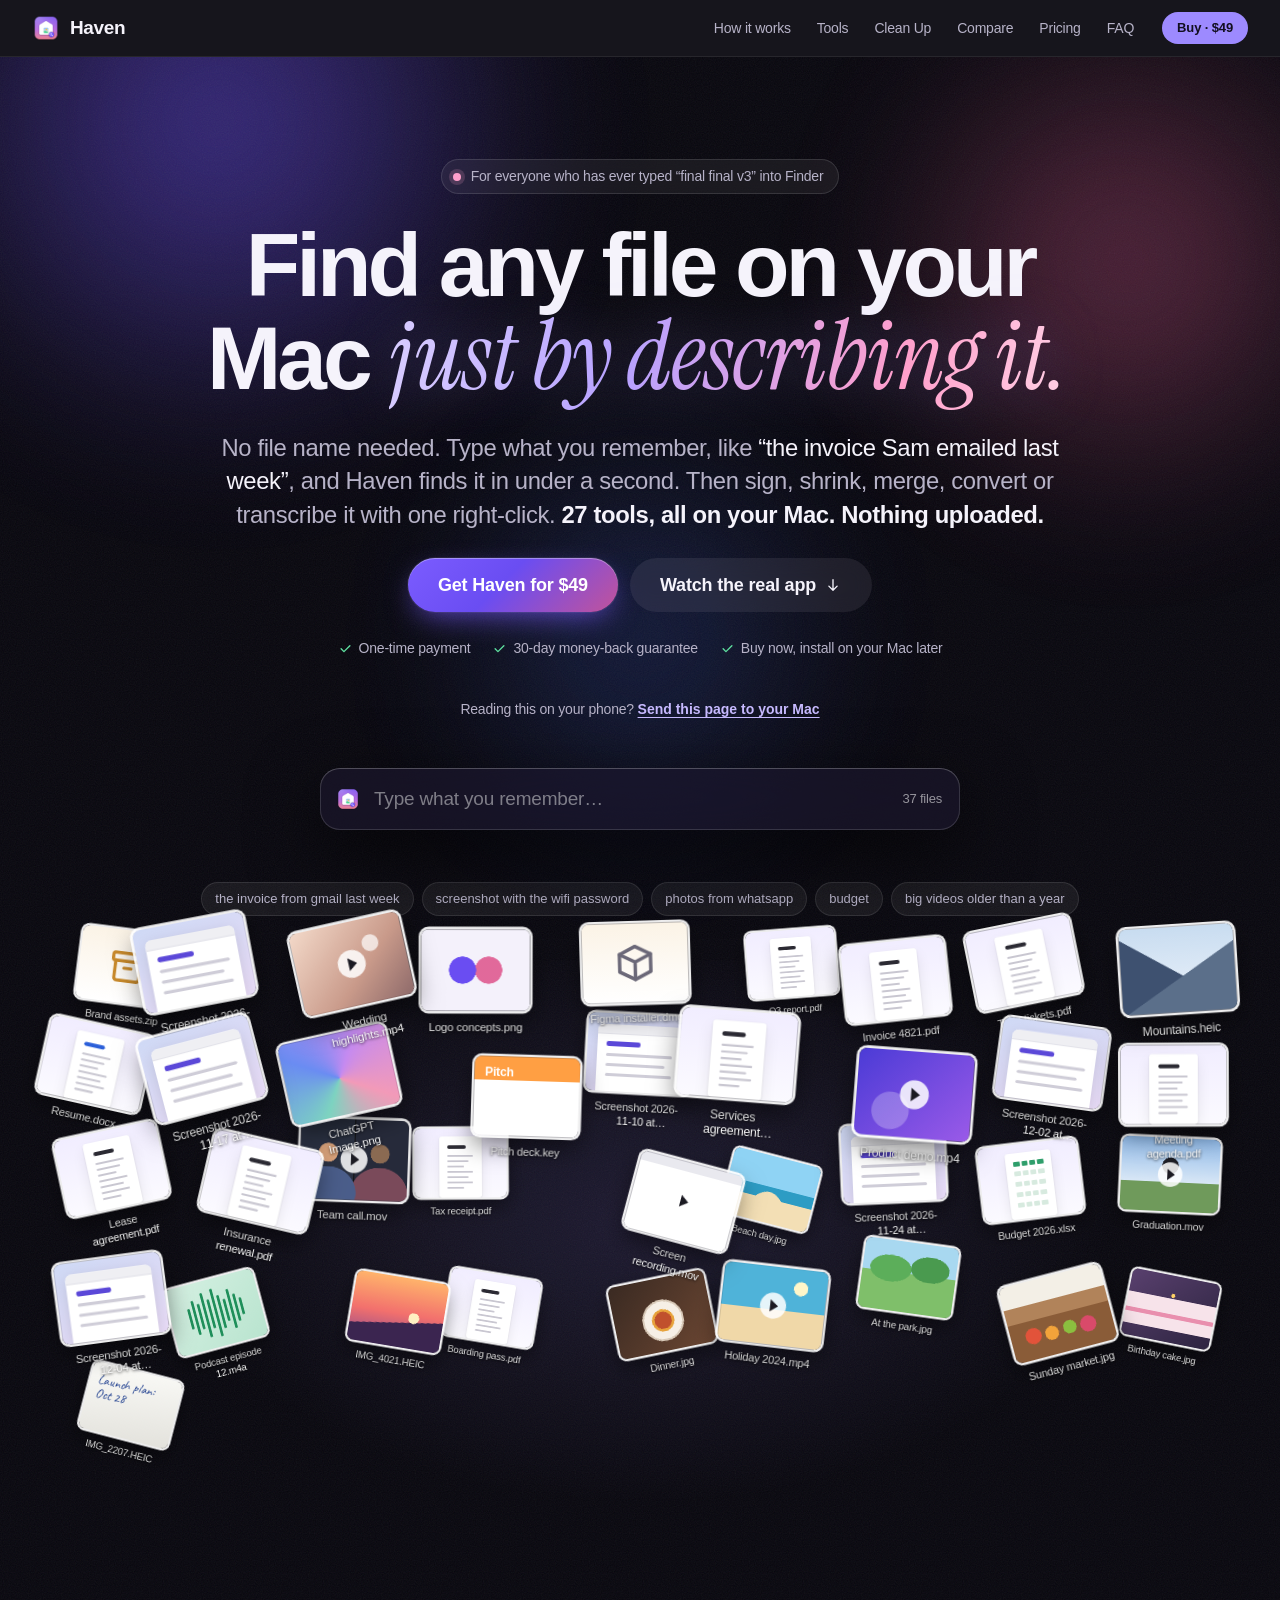
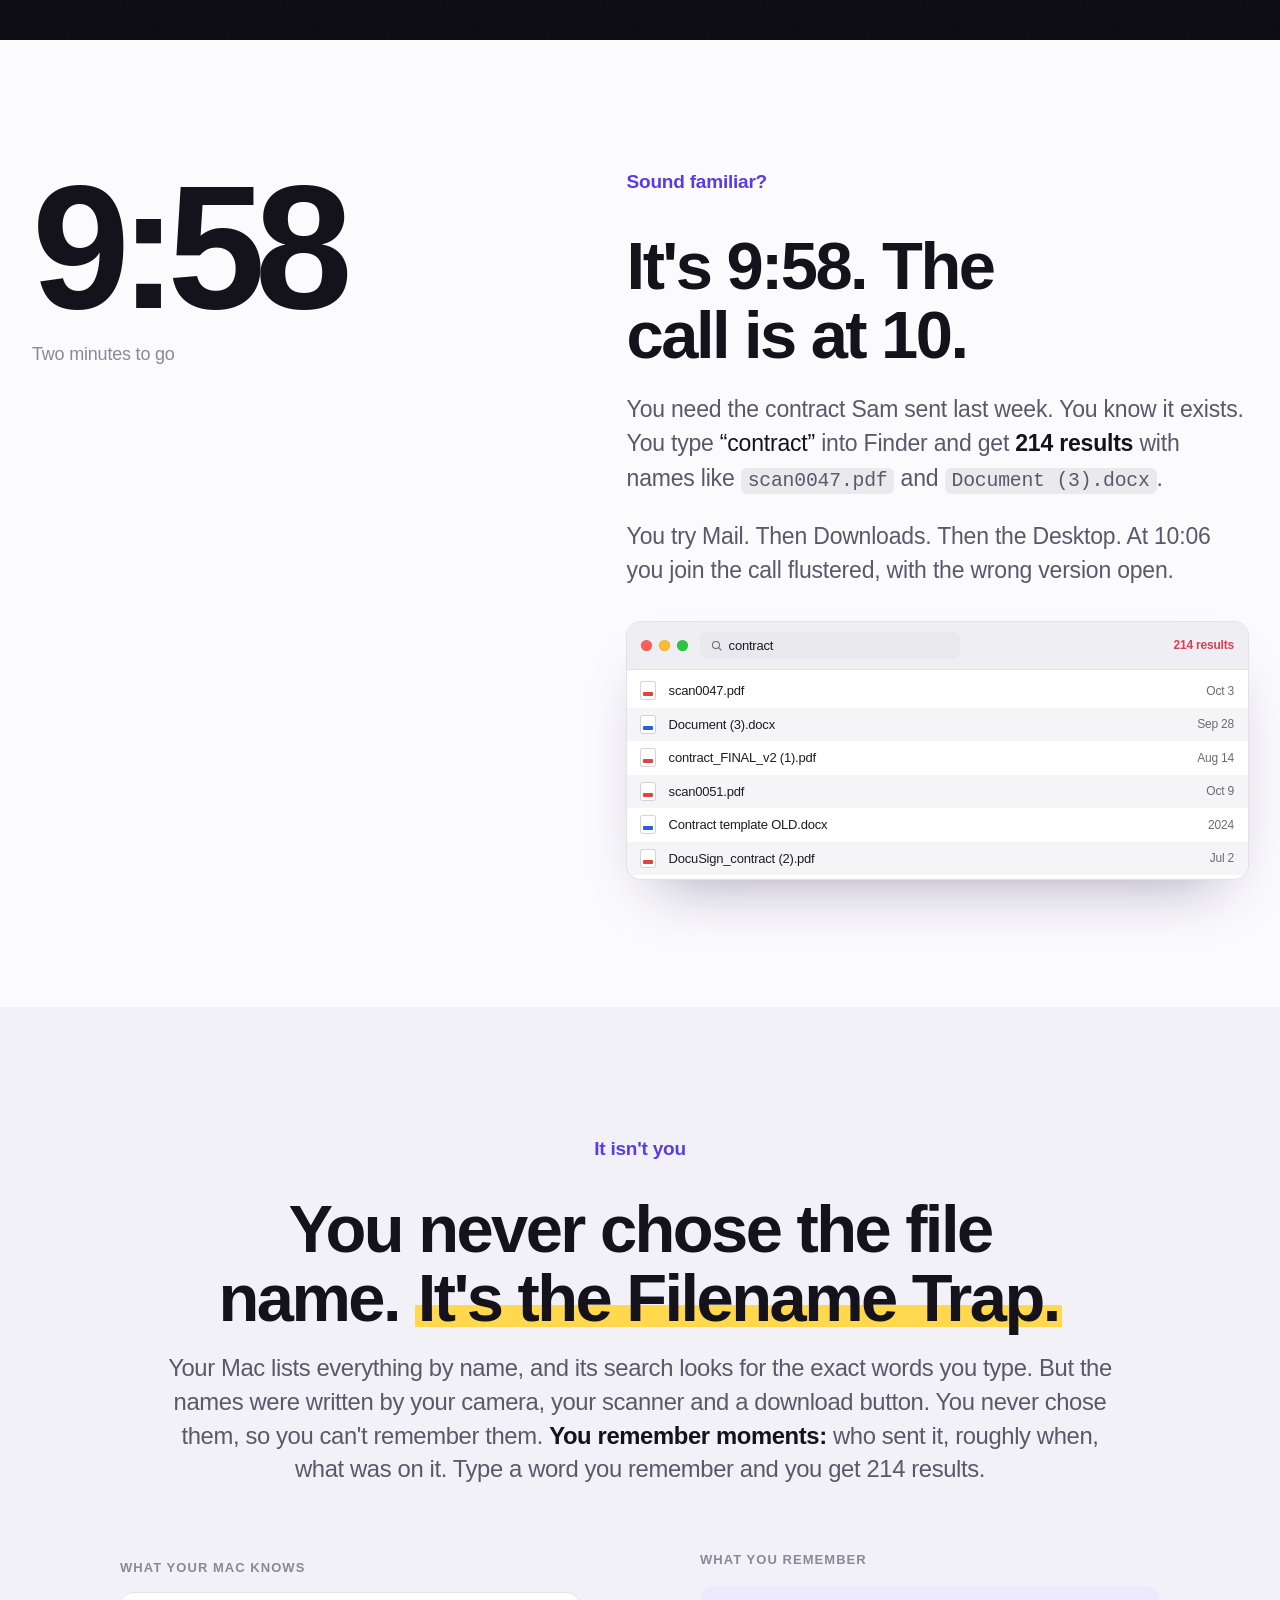
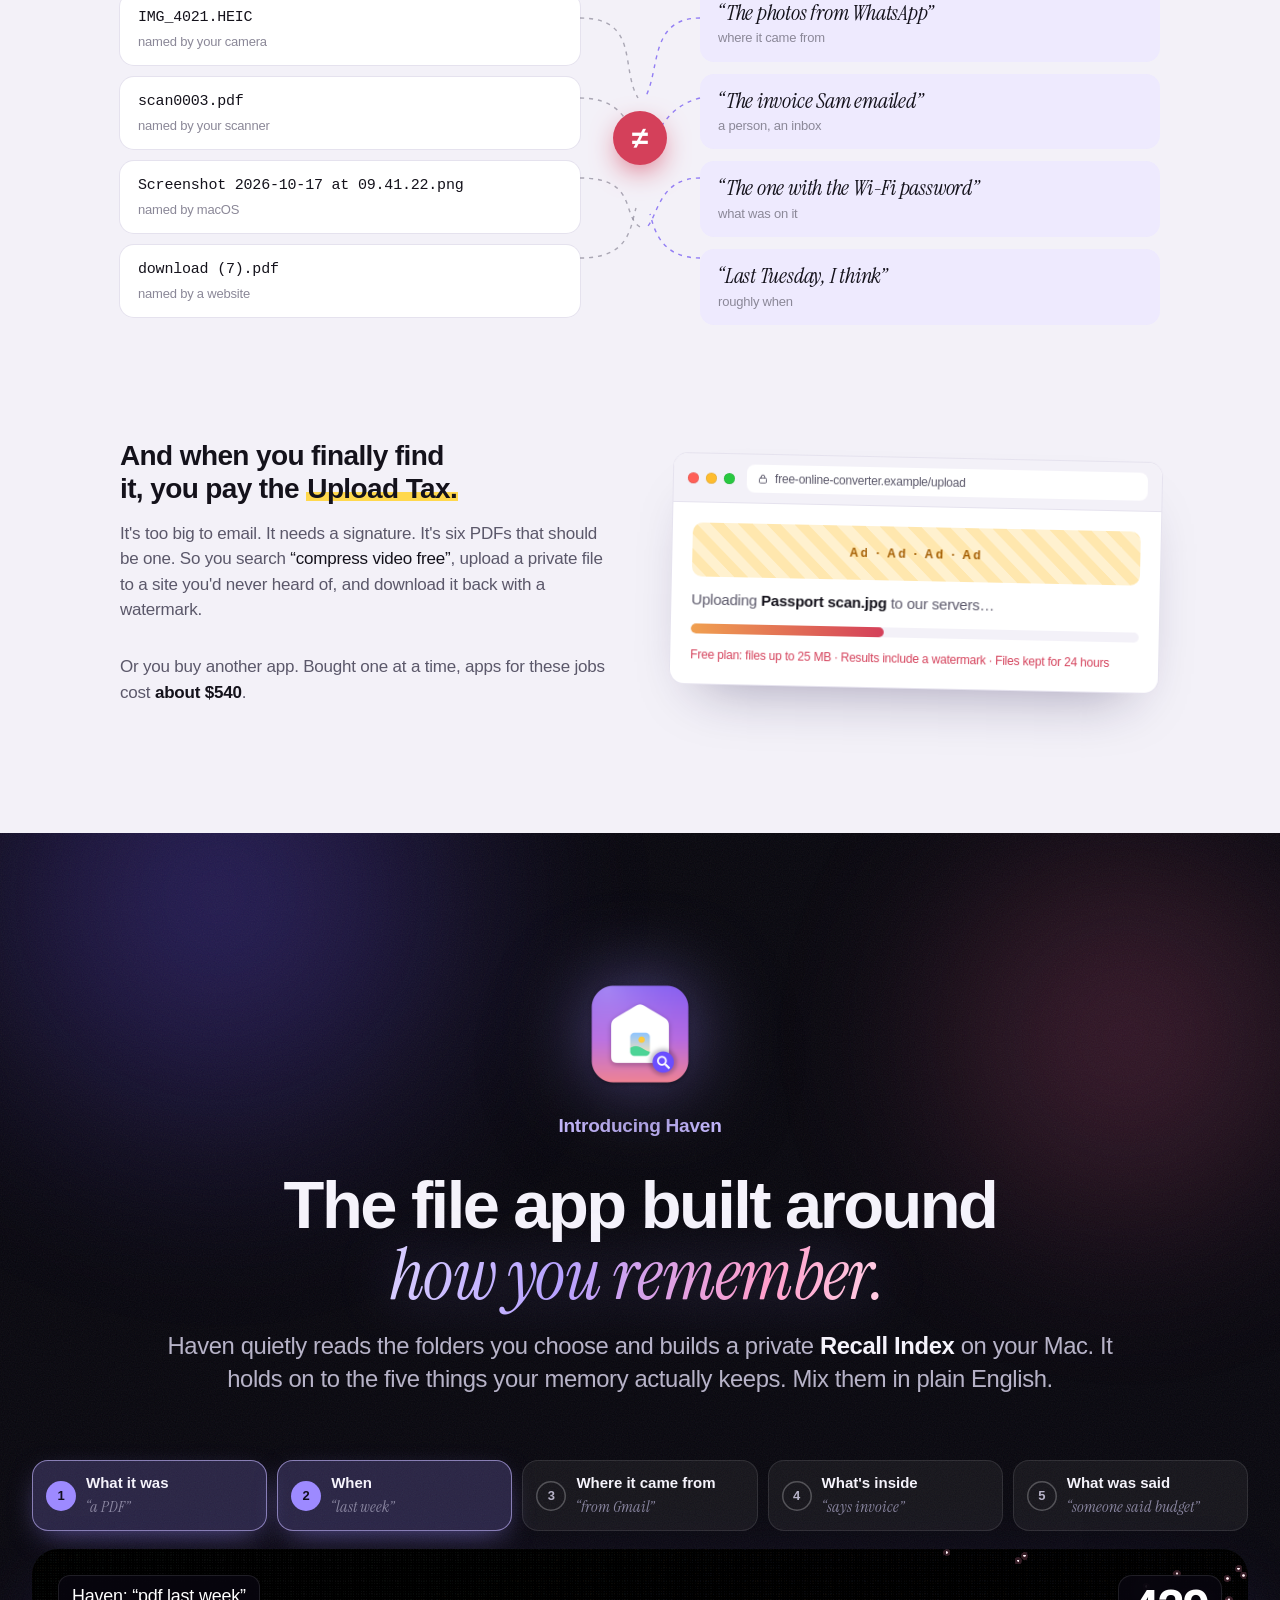
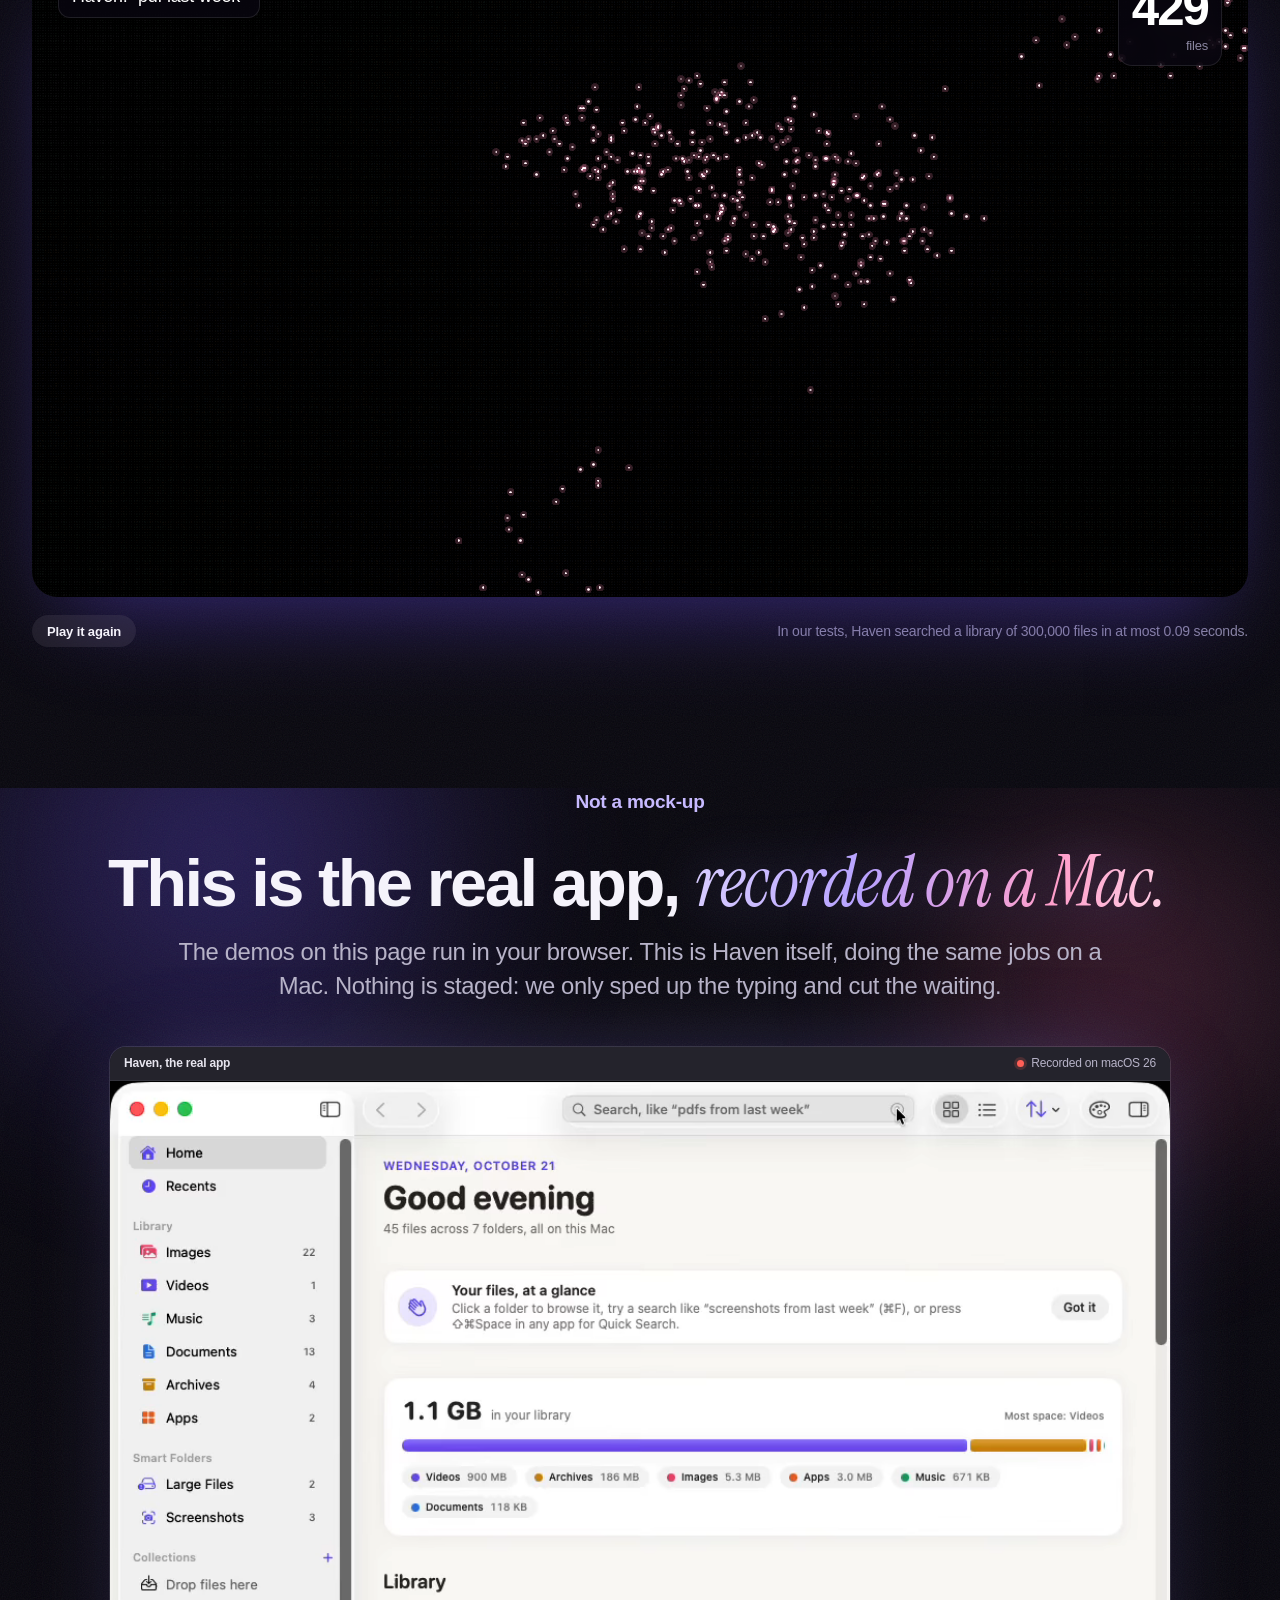
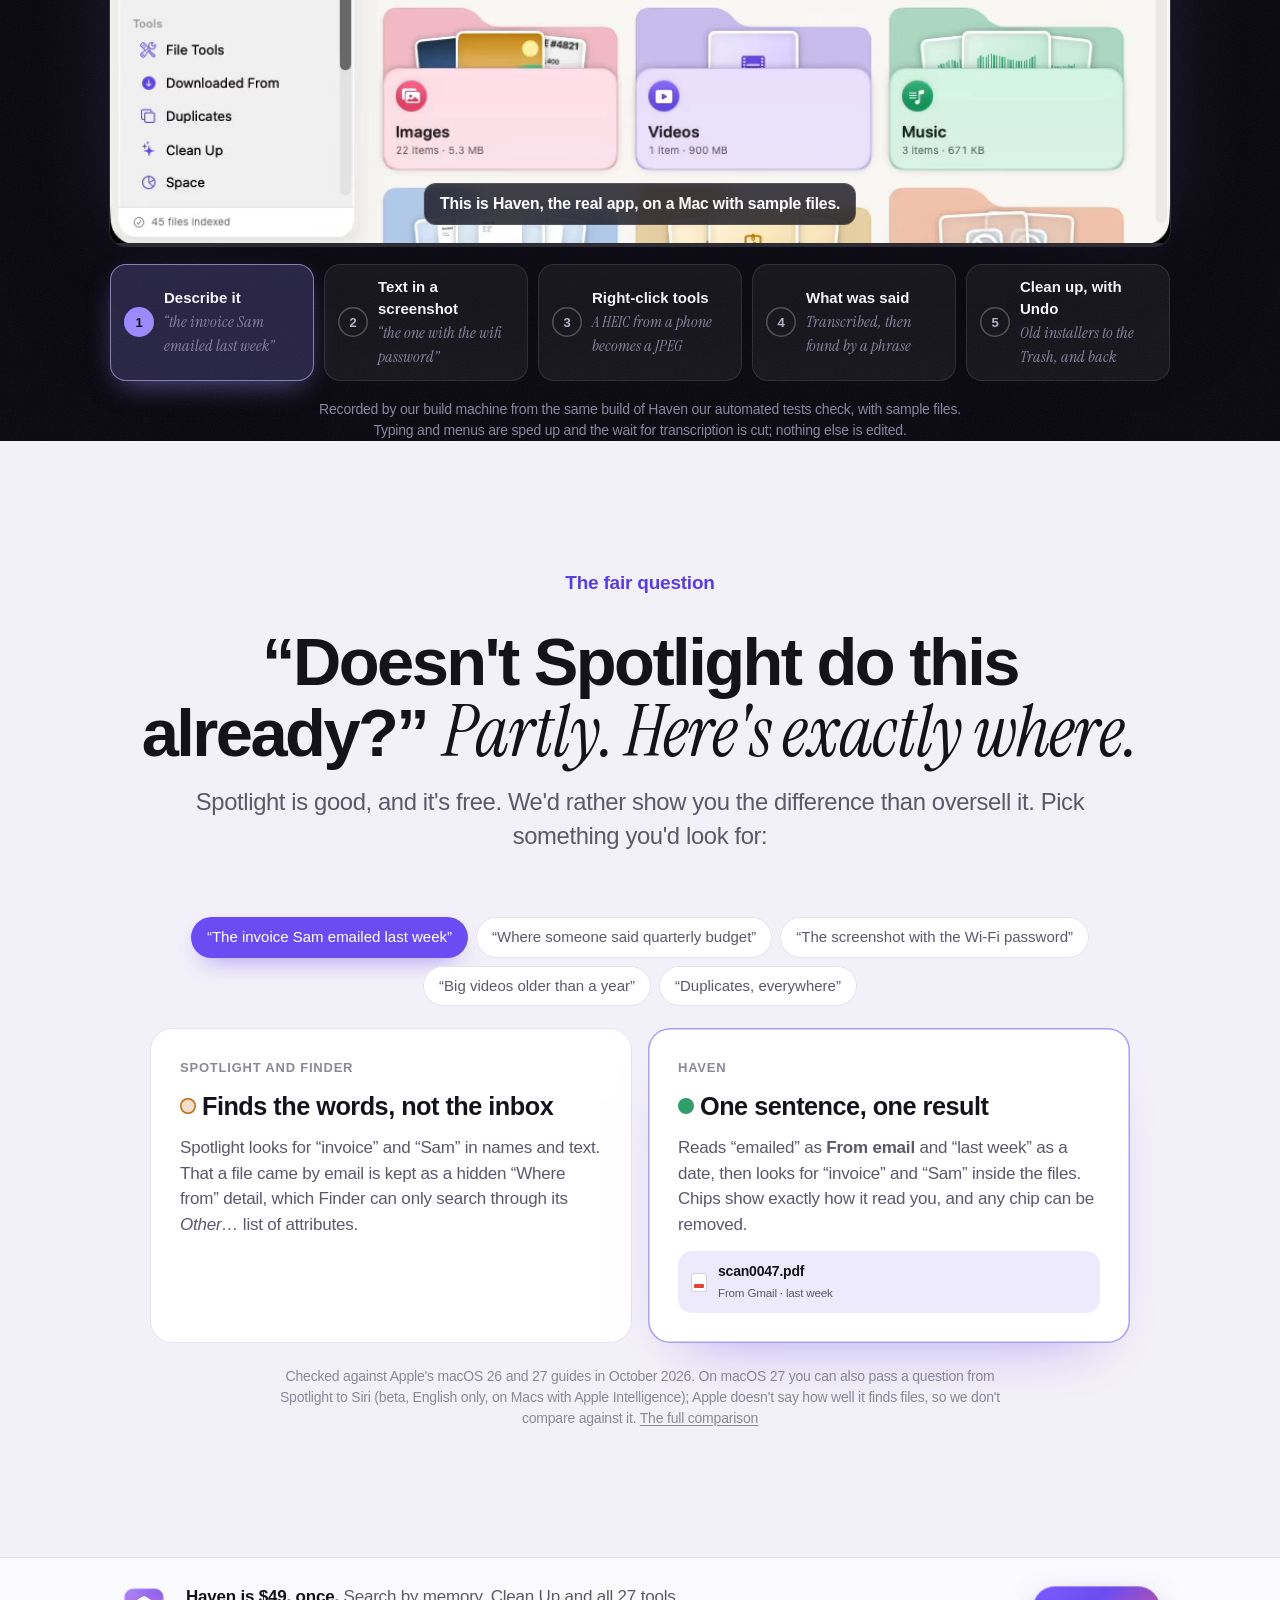
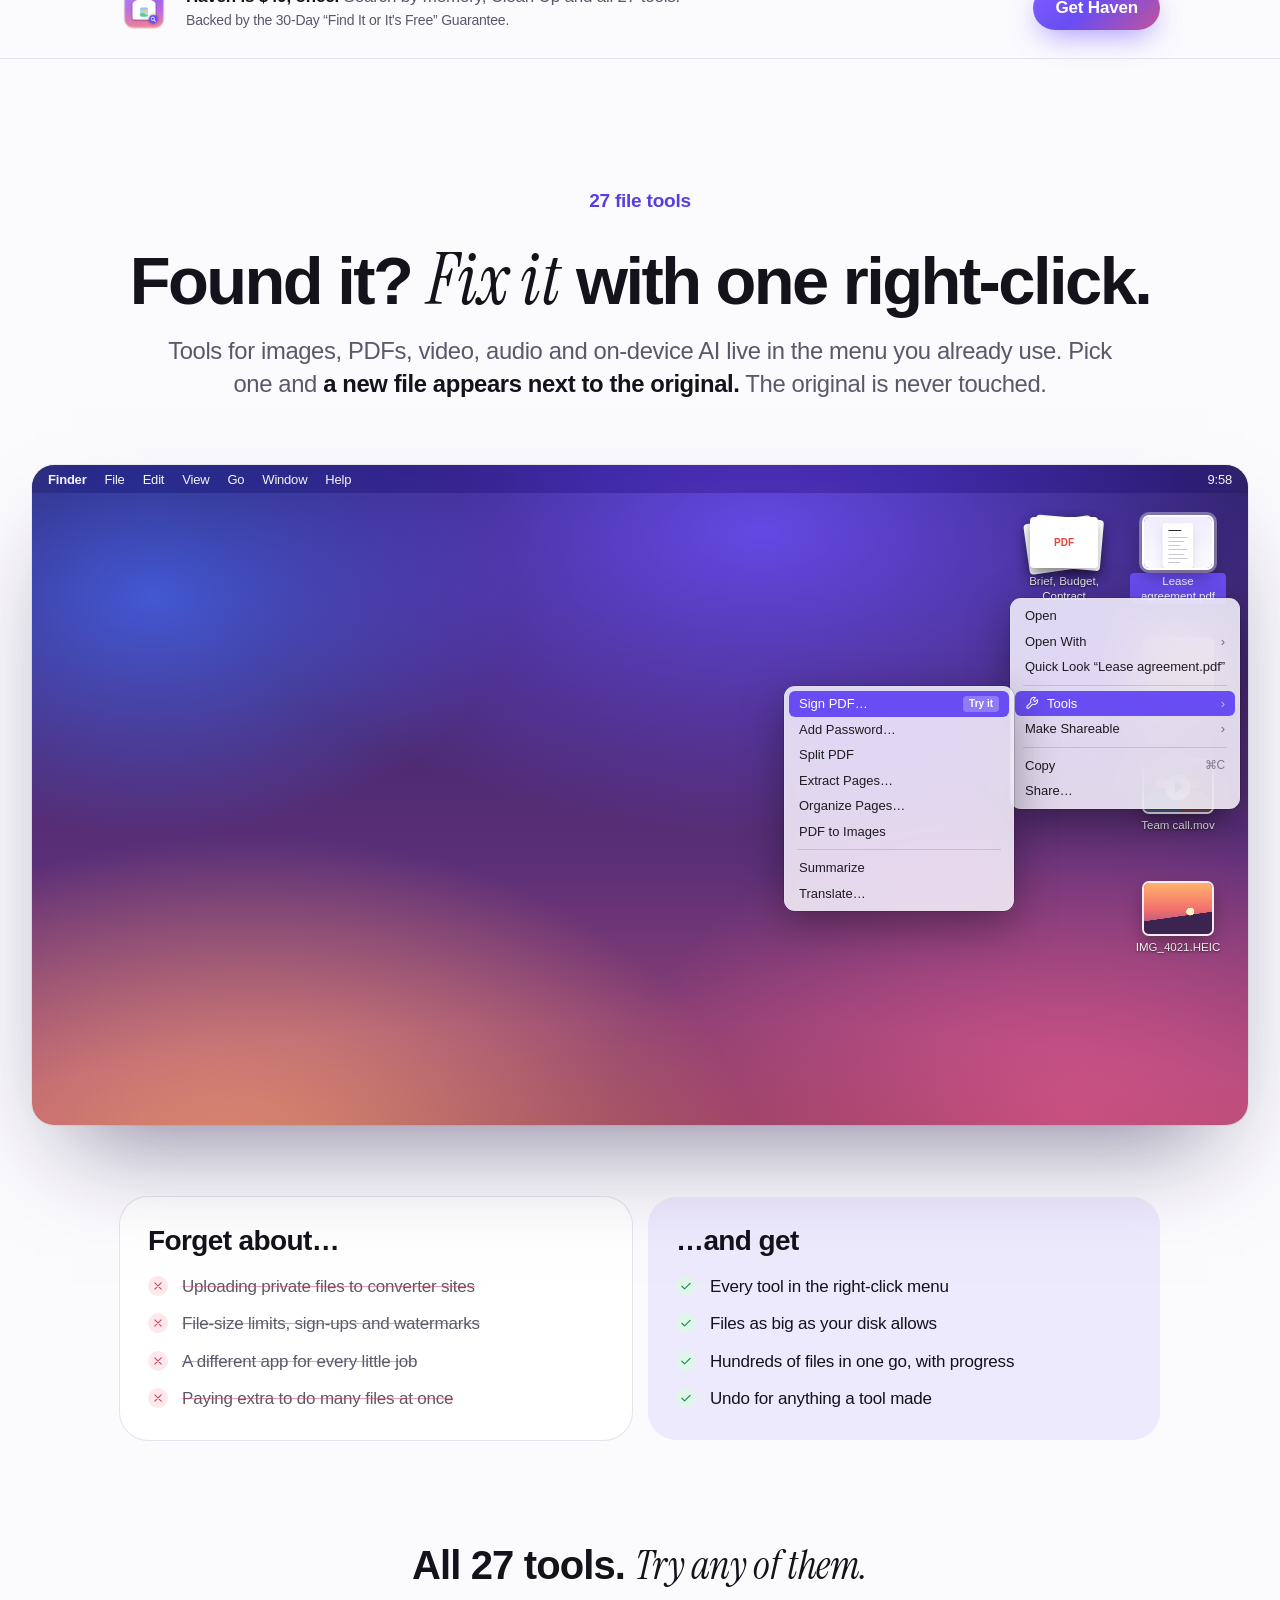
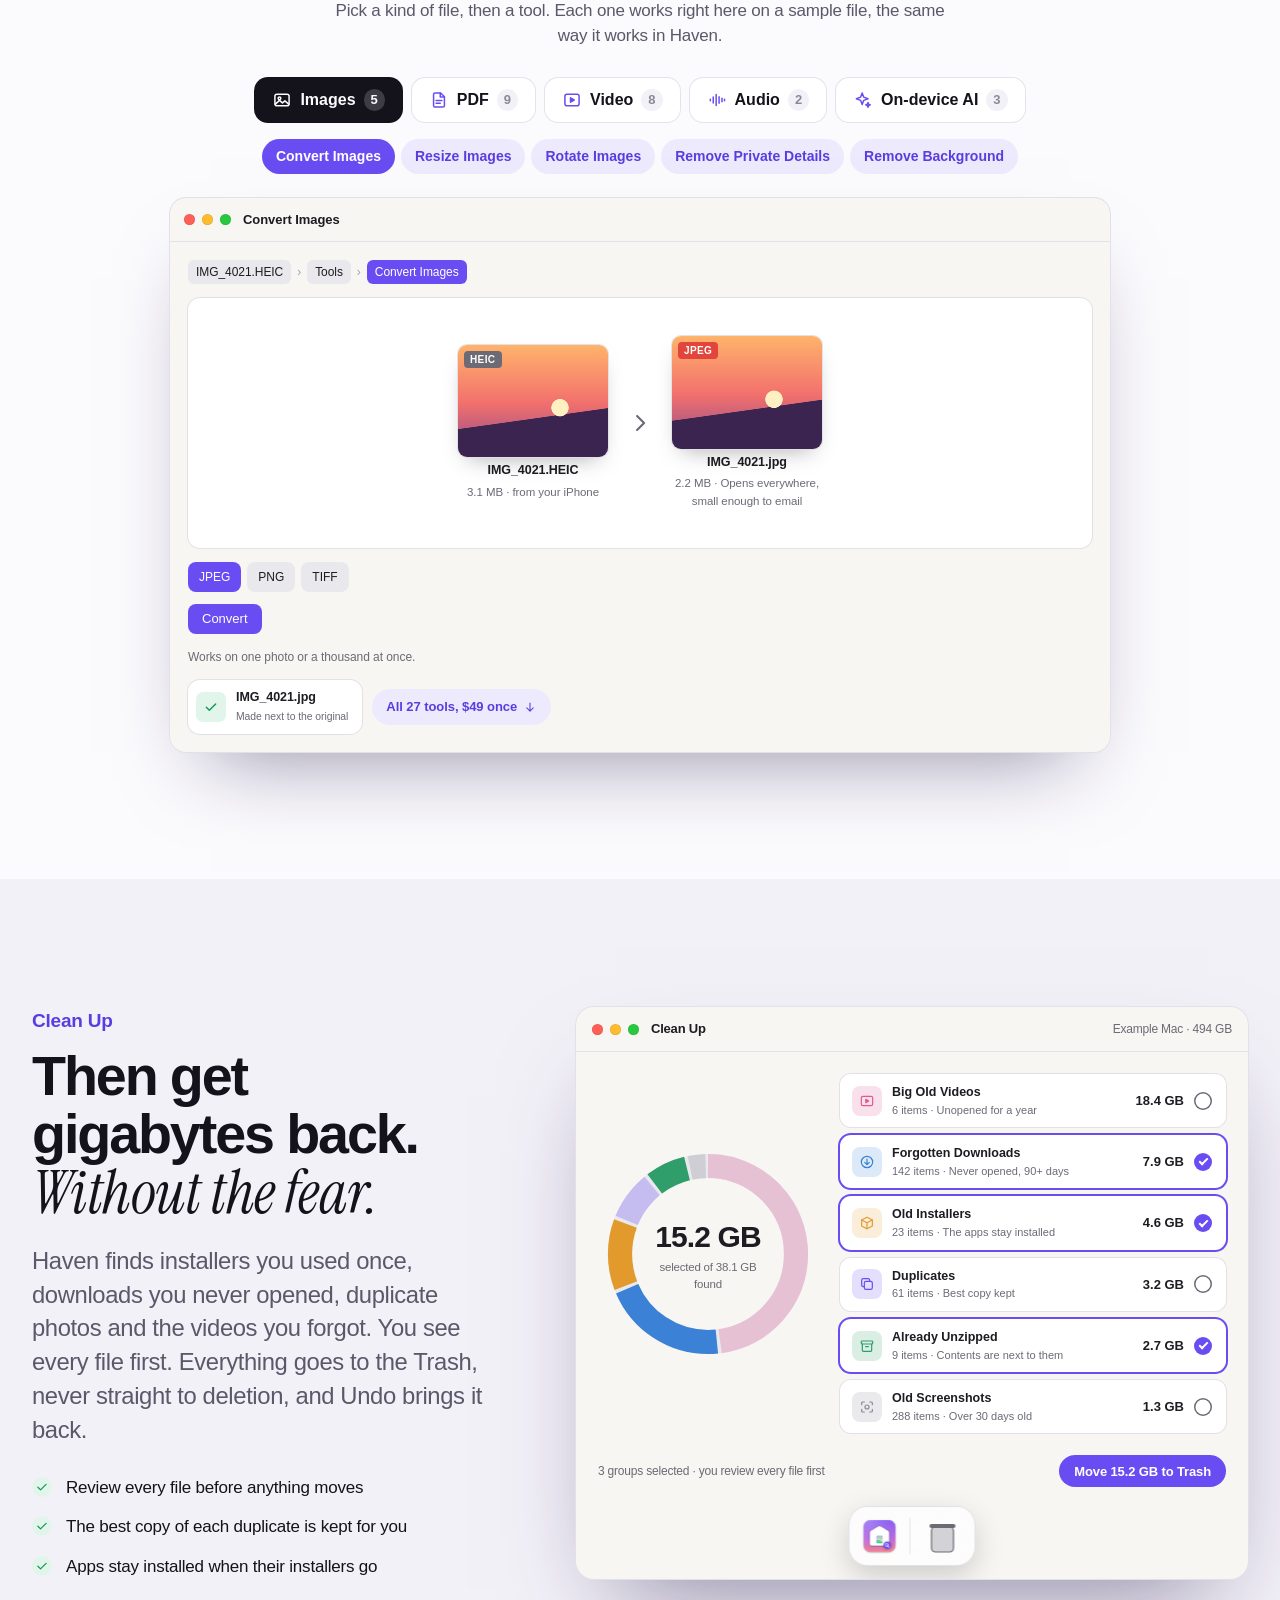
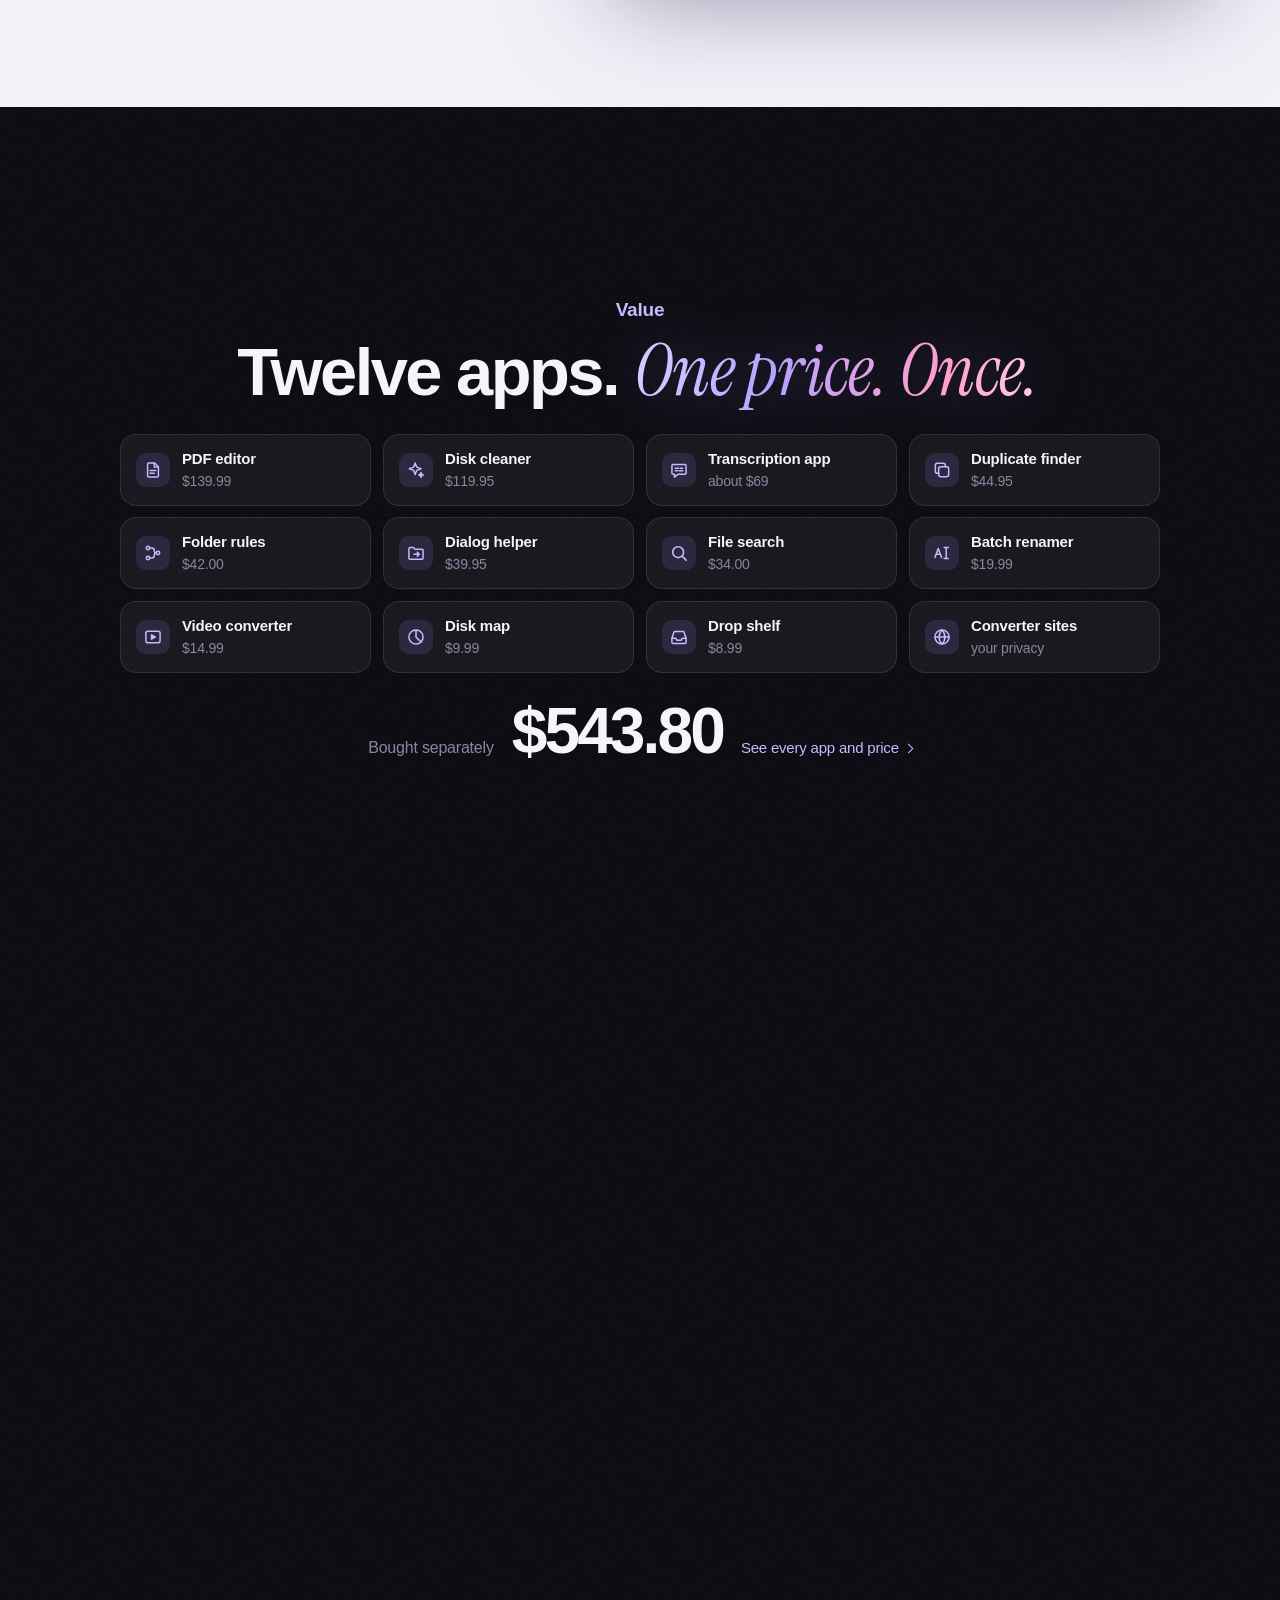
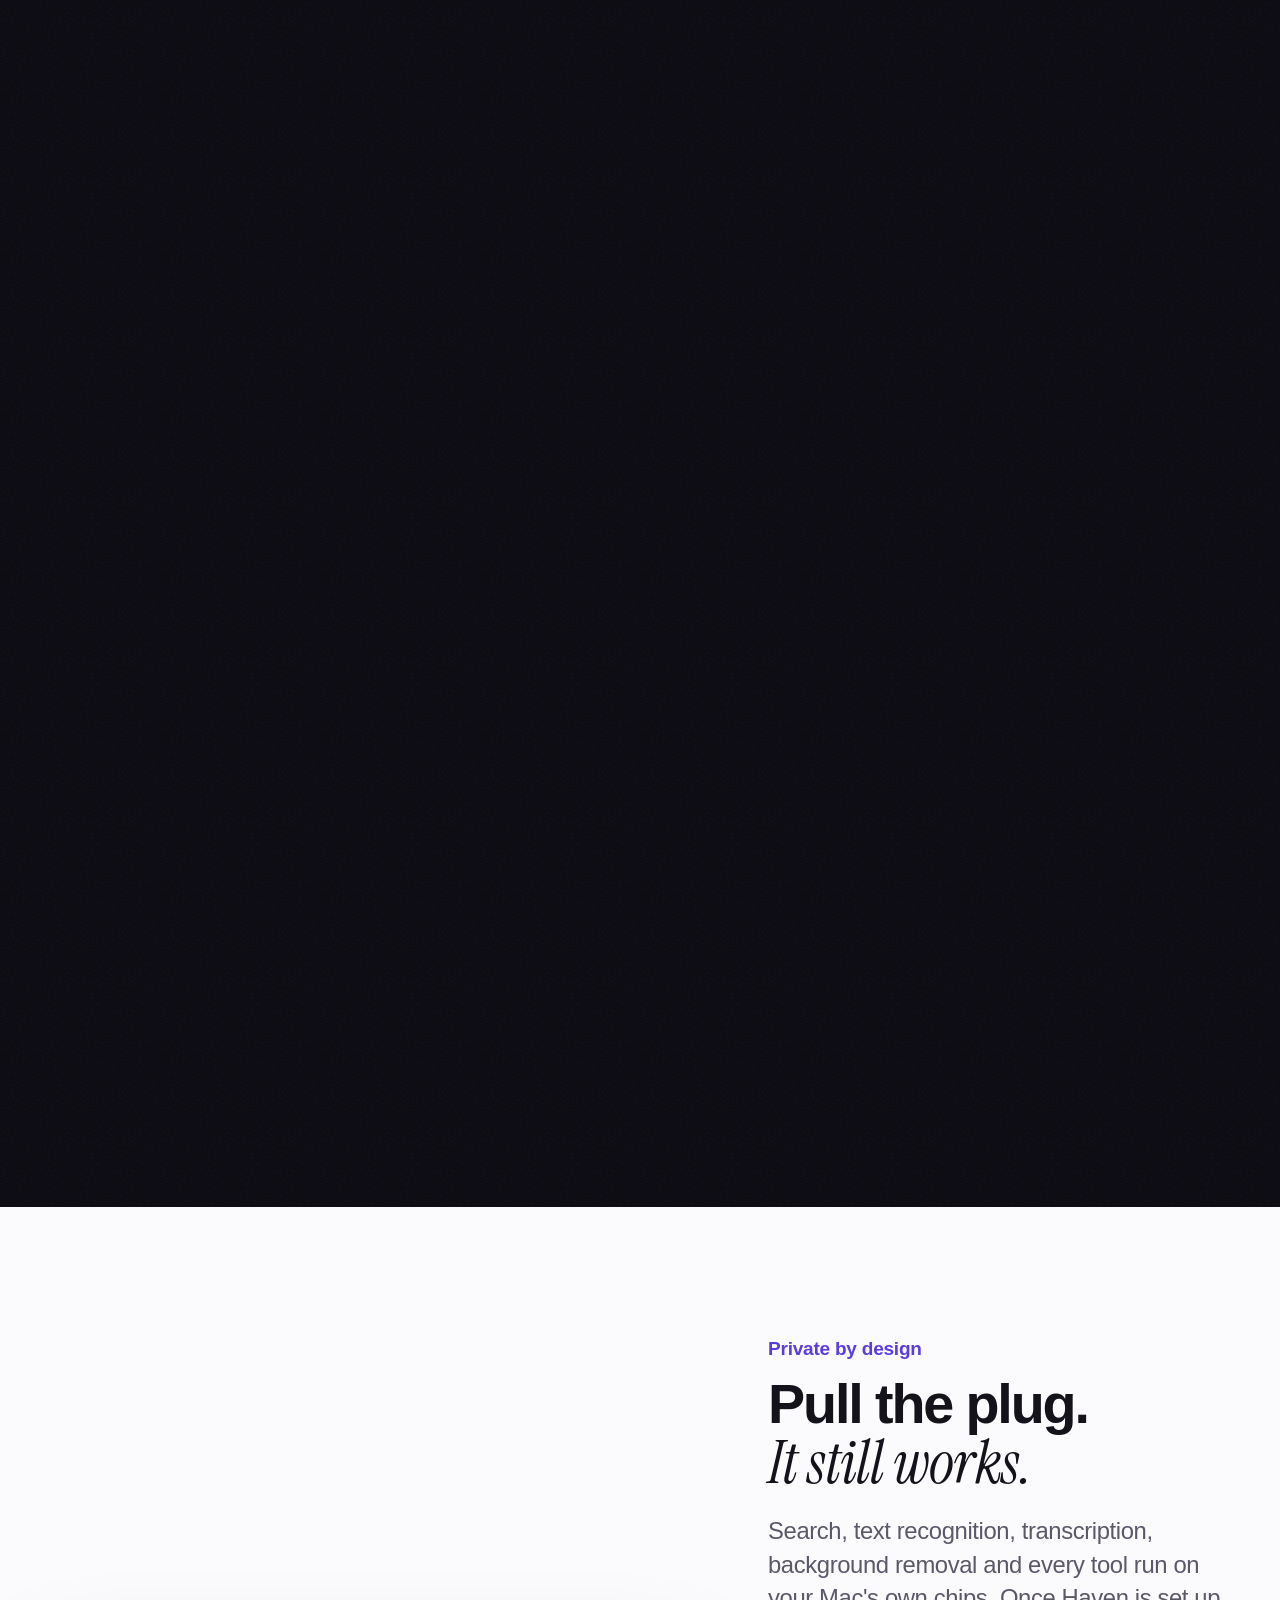
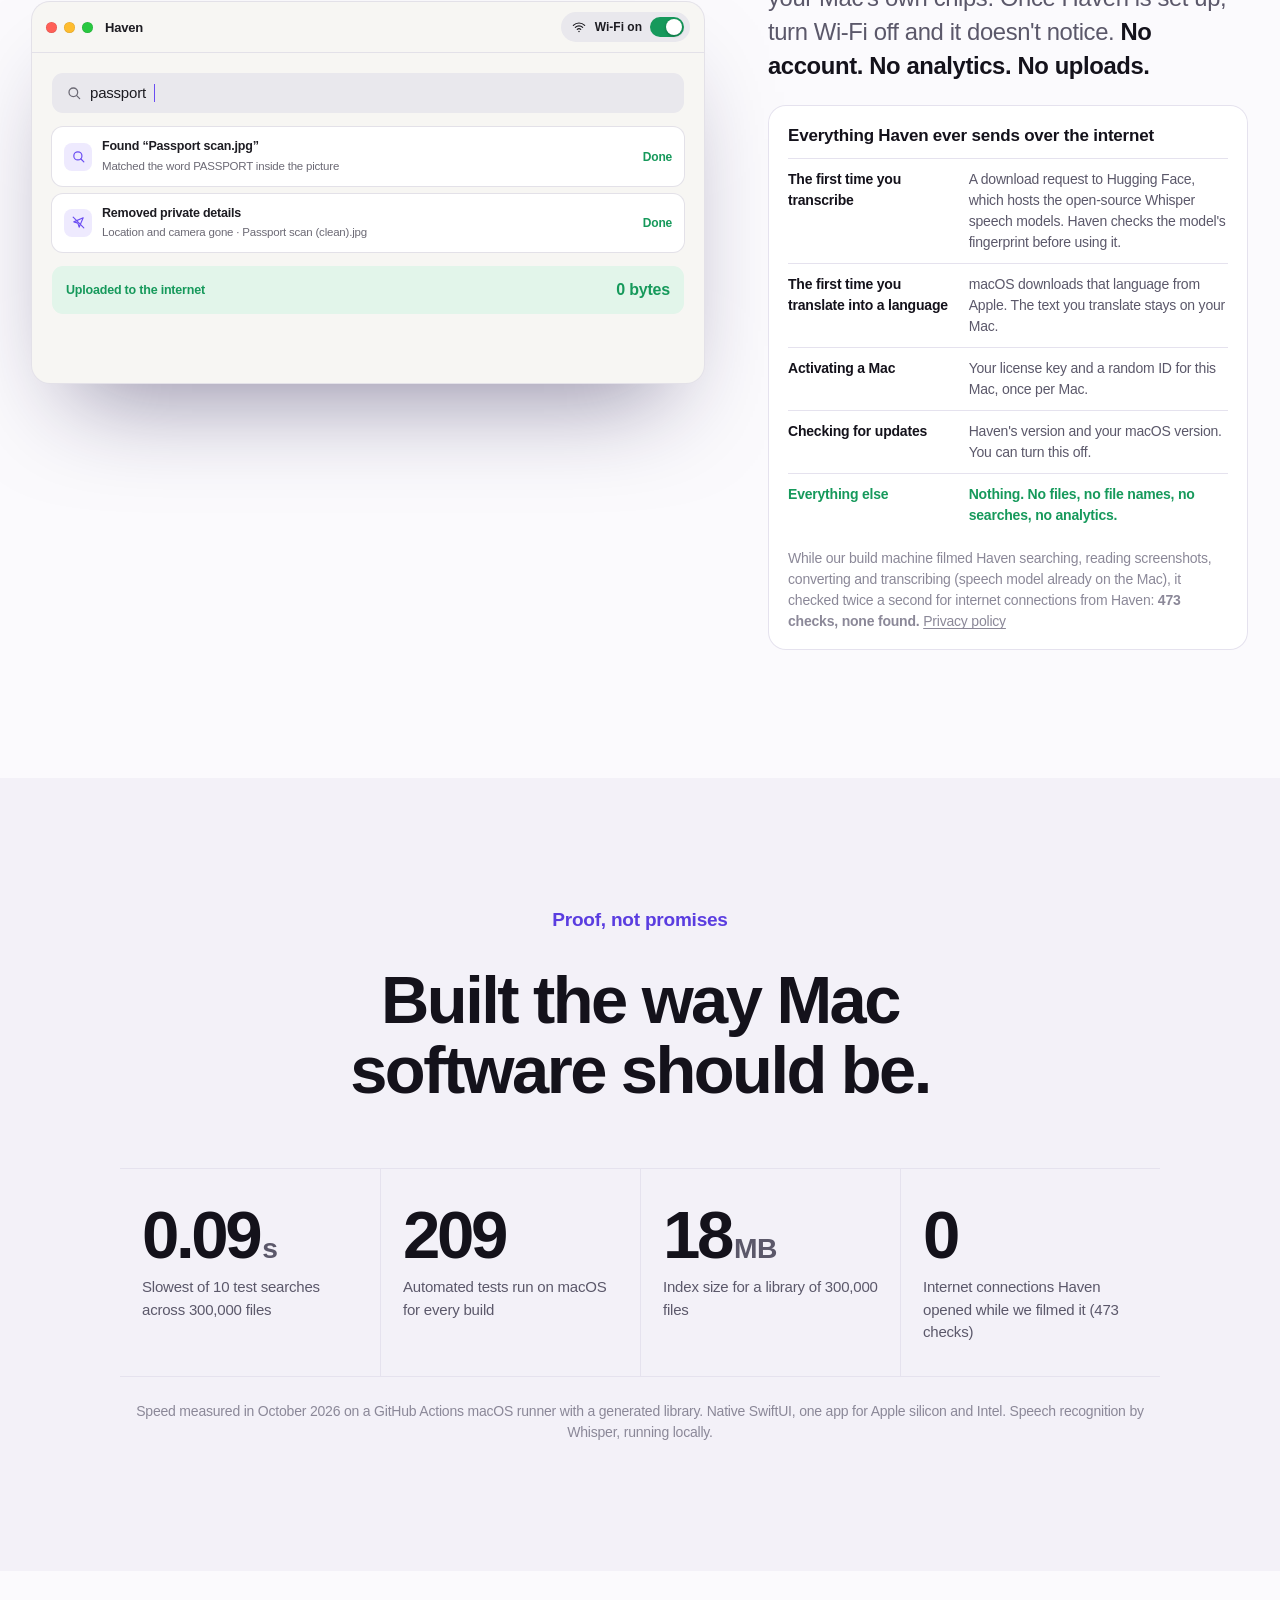
==== commit fd0f3f33: "Website: a film of the real app, Spotlight compared honestly, buy now and install later, launch offe" ====
--- a/website/index.html
+++ b/website/index.html
@@ -76,6 +76,7 @@
     <symbol id="i-heart" viewBox="0 0 24 24" fill="none" stroke="currentColor" stroke-width="1.8" stroke-linecap="round" stroke-linejoin="round"><path d="M12 19.5s-7.5-4.5-7.5-10A4.2 4.2 0 0 1 12 7a4.2 4.2 0 0 1 7.5 2.5c0 5.5-7.5 10-7.5 10z"/></symbol>
     <symbol id="i-store" viewBox="0 0 24 24" fill="none" stroke="currentColor" stroke-width="1.8" stroke-linecap="round" stroke-linejoin="round"><path d="M4 9.5l1.5-5h13l1.5 5M4 9.5h16v1a2.7 2.7 0 0 1-5.3 0 2.7 2.7 0 0 1-5.4 0A2.7 2.7 0 0 1 4 10.5z"/><path d="M5.5 12.5v7h13v-7M10 19.5v-4h4v4"/></symbol>
     <symbol id="i-clap" viewBox="0 0 24 24" fill="none" stroke="currentColor" stroke-width="1.8" stroke-linecap="round" stroke-linejoin="round"><rect x="3.5" y="9" width="17" height="10.5" rx="2"/><path d="M3.5 9l15-4 1 3.5M8 7.8l2.5 2.7M13 6.5l2.5 2.7"/></symbol>
+    <symbol id="i-play" viewBox="0 0 24 24" fill="currentColor"><path d="M8 5.6v12.8a1 1 0 0 0 1.5.86l10.6-6.4a1 1 0 0 0 0-1.72L9.5 4.74A1 1 0 0 0 8 5.6z"/></symbol>
     <symbol id="i-arrow" viewBox="0 0 24 24" fill="none" stroke="currentColor" stroke-width="1.8" stroke-linecap="round" stroke-linejoin="round"><path d="M12 5v14M6.5 13.5L12 19l5.5-5.5"/></symbol>
     <symbol id="i-cursor" viewBox="0 0 24 24" fill="none" stroke="currentColor" stroke-width="1.8" stroke-linecap="round" stroke-linejoin="round"><path d="M5.5 3.5l12.5 7-5.8 1.6-2.6 5.9z"/></symbol>
     <symbol id="i-chev" viewBox="0 0 24 24" fill="none" stroke="currentColor" stroke-width="1.8" stroke-linecap="round" stroke-linejoin="round"><path d="M9.5 6l6 6-6 6"/></symbol>
@@ -122,13 +123,14 @@
     <p class="lead">No file name needed. Type what you remember, like <q>the invoice Sam emailed last week</q>, and Haven finds it in under a second. Then sign, shrink, merge, convert or transcribe it with one right-click. <strong>27 tools, all on your Mac. Nothing uploaded.</strong></p>
     <div class="cta-row">
       <a class="btn btn-glow btn-lg" href="#buy">Get Haven for $49</a>
-      <a class="btn-ghost btn-lg" href="#pile">See it find a file<svg aria-hidden="true"><use href="#i-arrow"/></svg></a>
+      <a class="btn-ghost btn-lg" href="#film">Watch the real app<svg aria-hidden="true"><use href="#i-arrow"/></svg></a>
     </div>
     <ul class="assure">
       <li><svg aria-hidden="true"><use href="#i-check"/></svg>One-time payment</li>
       <li><svg aria-hidden="true"><use href="#i-check"/></svg>30-day money-back guarantee</li>
-      <li><svg aria-hidden="true"><use href="#i-check"/></svg>macOS 14 or later</li>
+      <li><svg aria-hidden="true"><use href="#i-check"/></svg><span data-away="Buy now, install on your Mac later">macOS 14 or later</span></li>
     </ul>
+    <p class="send-row away-only">Reading this on your phone? <button class="link-btn" type="button" data-send>Send this page to your Mac</button></p>
   </div>
 
   <div class="pile-wrap wrap-wide" id="pile">
@@ -185,7 +187,7 @@
     <div class="sec-head center">
       <p class="eyebrow">It isn't you</p>
       <h2 class="h2" id="trap-title">You never chose the file name. <span class="mark">It's the Filename Trap.</span></h2>
-      <p class="lead">Your Mac files everything by name. But the names were written by your camera, your scanner and a download button. You never chose them, so you can't remember them. <strong>You remember moments.</strong> Finder asks for the one thing you never knew.</p>
+      <p class="lead">Your Mac lists everything by name, and its search looks for the exact words you type. But the names were written by your camera, your scanner and a download button. You never chose them, so you can't remember them. <strong>You remember moments:</strong> who sent it, roughly when, what was on it. Type a word you remember and you get 214 results.</p>
     </div>
     <div class="gap" aria-label="What your Mac stores, next to what you remember">
       <div class="gap-col">
@@ -198,7 +200,7 @@
       <div class="gap-mid" aria-hidden="true"><svg viewBox="0 0 120 320" preserveAspectRatio="none"><path d="M0 40 C 60 40, 40 90, 58 120" /><path d="M0 120 C 50 120, 55 160, 54 180"/><path d="M0 200 C 60 200, 40 240, 62 250"/><path d="M0 280 C 50 280, 50 250, 56 230"/><path class="r" d="M120 40 C 70 40, 80 90, 66 118"/><path class="r" d="M120 120 C 80 130, 70 170, 70 186"/><path class="r" d="M120 200 C 80 200, 78 236, 68 248"/><path class="r" d="M120 280 C 80 280, 74 250, 70 236"/></svg><span class="gap-x">≠</span></div>
       <div class="gap-col mem">
         <p class="gap-h">What you remember</p>
-        <div class="gap-item"><b>“The sunset from Lisbon”</b><span>a moment</span></div>
+        <div class="gap-item"><b>“The photos from WhatsApp”</b><span>where it came from</span></div>
         <div class="gap-item"><b>“The invoice Sam emailed”</b><span>a person, an inbox</span></div>
         <div class="gap-item"><b>“The one with the Wi-Fi password”</b><span>what was on it</span></div>
         <div class="gap-item"><b>“Last Tuesday, I think”</b><span>roughly when</span></div>
@@ -257,6 +259,89 @@
       <button class="btn-ghost btn-sm" type="button" id="field-play">Play it again</button>
       <p class="fine">In our tests, Haven searched a library of 300,000 files in at most 0.09 seconds.</p>
     </div>
+  </div>
+</section>
+
+
+<!-- ============ FILM ============ -->
+<section class="night film" id="film" aria-labelledby="film-title">
+  <div class="aurora soft" aria-hidden="true"><i></i><i></i></div>
+  <div class="wrap-wide">
+    <div class="sec-head center">
+      <p class="eyebrow">Not a mock-up</p>
+      <h2 class="h2" id="film-title">This is the real app, <em class="serif glowtext">recorded on a Mac.</em></h2>
+      <p class="lead">The demos on this page run in your browser. This is Haven itself, doing the same jobs on a Mac. Nothing is staged: we only sped up the typing and cut the waiting.</p>
+    </div>
+    <div class="film-frame" id="film-frame">
+      <div class="film-bar"><b>Haven, the real app</b><span class="film-rec"><i></i>Recorded on macOS 26</span></div>
+      <div class="film-screen">
+        <video id="film-video" playsinline muted preload="none" poster="assets/film/poster.jpg" aria-describedby="film-cap">
+          <source src="assets/film/haven-film.mp4" type="video/mp4">
+          <source src="assets/film/haven-film.webm" type="video/webm">
+        </video>
+        <button class="film-play" type="button" id="film-play" aria-label="Play the film"><svg aria-hidden="true"><use href="#i-play"/></svg></button>
+        <p class="film-cap" id="film-cap" aria-live="polite"></p>
+      </div>
+      <div class="film-track" aria-hidden="true"><i id="film-progress"></i></div>
+    </div>
+    <ol class="cues chapters" id="film-chapters" aria-label="Chapters">
+      <li><button type="button" aria-pressed="false" data-ch="0"><span class="cn">1</span><span><b>Describe it</b><small>“the invoice Sam emailed last week”</small></span></button></li>
+      <li><button type="button" aria-pressed="false" data-ch="1"><span class="cn">2</span><span><b>Text in a screenshot</b><small>“the one with the wifi password”</small></span></button></li>
+      <li><button type="button" aria-pressed="false" data-ch="2"><span class="cn">3</span><span><b>Right-click tools</b><small>A HEIC from a phone becomes a JPEG</small></span></button></li>
+      <li><button type="button" aria-pressed="false" data-ch="3"><span class="cn">4</span><span><b>What was said</b><small>Transcribed, then found by a phrase</small></span></button></li>
+      <li><button type="button" aria-pressed="false" data-ch="4"><span class="cn">5</span><span><b>Clean up, with Undo</b><small>Old installers to the Trash, and back</small></span></button></li>
+    </ol>
+    <p class="fine center-text film-fine">Recorded by our build machine from the same build of Haven our automated tests check, with sample files. Typing and menus are sped up and the wait for transcription is cut; nothing else is edited.</p>
+  </div>
+</section>
+
+<!-- ============ SPOTLIGHT ============ -->
+<section class="sec band vs" id="vs" aria-labelledby="vs-title">
+  <div class="wrap-wide">
+    <div class="sec-head center">
+      <p class="eyebrow">The fair question</p>
+      <h2 class="h2" id="vs-title">“Doesn't Spotlight do this already?” <em class="serif">Partly. Here's exactly where.</em></h2>
+      <p class="lead">Spotlight is good, and it's free. We'd rather show you the difference than oversell it. Pick something you'd look for:</p>
+    </div>
+    <div class="vs-tabs" id="vs-tabs" role="tablist" aria-label="Things you'd look for">
+      <button type="button" role="tab" aria-selected="true" data-vs="0">“The invoice Sam emailed last week”</button>
+      <button type="button" role="tab" aria-selected="false" data-vs="1">“Where someone said quarterly budget”</button>
+      <button type="button" role="tab" aria-selected="false" data-vs="2">“The screenshot with the Wi-Fi password”</button>
+      <button type="button" role="tab" aria-selected="false" data-vs="3">“Big videos older than a year”</button>
+      <button type="button" role="tab" aria-selected="false" data-vs="4">“Duplicates, everywhere”</button>
+    </div>
+    <div class="vs-panels" id="vs-panels">
+      <div class="vs-panel" data-vs="0" role="tabpanel">
+        <div class="vs-card them"><p class="vs-who">Spotlight and Finder</p><p class="vs-verdict part">Finds the words, not the inbox</p><p>Spotlight looks for “invoice” and “Sam” in names and text. That a file came by email is kept as a hidden “Where from” detail, which Finder can only search through its <em>Other…</em> list of attributes.</p></div>
+        <div class="vs-card us"><p class="vs-who">Haven</p><p class="vs-verdict yes">One sentence, one result</p><p>Reads “emailed” as <b>From email</b> and “last week” as a date, then looks for “invoice” and “Sam” inside the files. Chips show exactly how it read you, and any chip can be removed.</p><div class="vs-hit"><span class="fi-ic d-pdf"></span><span><b>scan0047.pdf</b><small>From Gmail · last week</small></span></div></div>
+      </div>
+      <div class="vs-panel" data-vs="1" role="tabpanel" hidden>
+        <div class="vs-card them"><p class="vs-who">Spotlight and Finder</p><p class="vs-verdict no">Doesn't hear recordings</p><p>Spotlight reads a recording's name and details, not the words spoken in it. Voice Memos and Notes can search transcripts of recordings made in those two apps.</p></div>
+        <div class="vs-card us"><p class="vs-who">Haven</p><p class="vs-verdict yes">Finds what was said</p><p>Transcribe any recording or video once, on your Mac, and its words become searchable like a document. “where someone said quarterly budget” finds the call.</p><div class="vs-hit"><span class="fi-ic d-audio"></span><span><b>New Recording 14.m4a</b><small>“…the quarterly budget is approved…”</small></span></div></div>
+      </div>
+      <div class="vs-panel" data-vs="2" role="tabpanel" hidden>
+        <div class="vs-card them"><p class="vs-who">Spotlight and Finder</p><p class="vs-verdict yes">Yes, this one it can do</p><p>Since macOS Ventura, Spotlight reads text in images too, as whole words, once it has worked through them in the background.</p></div>
+        <div class="vs-card us"><p class="vs-who">Haven</p><p class="vs-verdict yes">Also yes, with more ways in</p><p>Haven reads screenshots, photos and scans as they arrive, newest first. “wifi” finds “Wi-Fi”, and the same sentence can add a date, a size or the app it came from.</p></div>
+      </div>
+      <div class="vs-panel" data-vs="3" role="tabpanel" hidden>
+        <div class="vs-card them"><p class="vs-who">Spotlight and Finder</p><p class="vs-verdict part">Possible, the long way</p><p>In a Finder search window, add a Kind rule, a Created date rule and a File size rule (found under <em>Other…</em>), one row at a time.</p></div>
+        <div class="vs-card us"><p class="vs-who">Haven</p><p class="vs-verdict yes">Type it the way you'd say it</p><p>“big videos older than a year” becomes three chips: <b>Videos</b>, <b>Older than 1 year</b>, <b>Over 100 MB</b>. Select them all and move them to the Trash, with Undo.</p></div>
+      </div>
+      <div class="vs-panel" data-vs="4" role="tabpanel" hidden>
+        <div class="vs-card them"><p class="vs-who">Spotlight and Finder</p><p class="vs-verdict part">Only inside Photos</p><p>The Photos app finds duplicate photos and videos in its library. macOS has no built-in way to find duplicate files in your other folders.</p></div>
+        <div class="vs-card us"><p class="vs-who">Haven</p><p class="vs-verdict yes">Any folder you choose</p><p>Finds identical files and look-alike photos, picks the best copy to keep, and moves the rest to the Trash, with Undo.</p></div>
+      </div>
+    </div>
+    <p class="fine center-text vs-fine">Checked against Apple's macOS 26 and 27 guides in October 2026. On macOS 27 you can also pass a question from Spotlight to Siri (beta, English only, on Macs with Apple Intelligence); Apple doesn't say how well it finds files, so we don't compare against it. <a href="compare.html#finder">The full comparison</a></p>
+  </div>
+</section>
+
+<!-- ============ PRICE, EARLY ============ -->
+<section class="strip" aria-label="Price and guarantee">
+  <div class="wrap strip-in">
+    <img src="assets/img/icon-64.png" alt="" width="48" height="48">
+    <p><b>Haven is $49, once.</b> Search by memory, Clean Up and all 27 tools. <span>Backed by the 30-Day “Find It or It's Free” Guarantee.</span></p>
+    <a class="btn btn-glow" href="#buy">Get Haven</a>
   </div>
 </section>
 
@@ -381,8 +466,18 @@
     <div>
       <p class="eyebrow">Private by design</p>
       <h2 class="h2" id="privacy-title">Pull the plug. <em class="serif">It still works.</em></h2>
-      <p class="lead">Search, text recognition, transcription, background removal and every tool run on your Mac's own chips. Turn Wi-Fi off and Haven doesn't notice. <strong>No account. No analytics. No uploads.</strong></p>
-      <p class="copy">Haven goes online for three things only: a speech model download if you ask for transcription, update checks, and activating your license. <a href="privacy.html">Privacy policy</a></p>
+      <p class="lead">Search, text recognition, transcription, background removal and every tool run on your Mac's own chips. Once Haven is set up, turn Wi-Fi off and it doesn't notice. <strong>No account. No analytics. No uploads.</strong></p>
+      <div class="online">
+        <p class="online-h">Everything Haven ever sends over the internet</p>
+        <dl class="olist">
+          <div><dt>The first time you transcribe</dt><dd>A download request to Hugging Face, which hosts the open-source Whisper speech models. Haven checks the model's fingerprint before using it.</dd></div>
+          <div><dt>The first time you translate into a language</dt><dd>macOS downloads that language from Apple. The text you translate stays on your Mac.</dd></div>
+          <div><dt>Activating a Mac</dt><dd>Your license key and a random ID for this Mac, once per Mac.</dd></div>
+          <div><dt>Checking for updates</dt><dd>Haven's version and your macOS version. You can turn this off.</dd></div>
+          <div class="none"><dt>Everything else</dt><dd>Nothing. No files, no file names, no searches, no analytics.</dd></div>
+        </dl>
+        <p class="fine" id="net-proof">While our build machine filmed Haven searching, reading screenshots, converting and transcribing (speech model already on the Mac), it checked twice a second for internet connections from Haven: <strong>473 checks, none found.</strong> <a href="privacy.html#online">Privacy policy</a></p>
+      </div>
     </div>
     <div class="plug" id="plug" aria-label="Try it: switch Wi-Fi off and Haven keeps working">
       <div class="plug-bar">
@@ -405,9 +500,9 @@
     <div class="sec-head center"><p class="eyebrow">Proof, not promises</p><h2 class="h2" id="proof-title">Built the way Mac software should be.</h2></div>
     <div class="facts">
       <div class="fact"><b class="num">0.09<small>s</small></b><span>Slowest of 10 test searches across 300,000 files</span></div>
-      <div class="fact"><b class="num">206</b><span>Automated tests run on macOS for every build</span></div>
+      <div class="fact"><b class="num">209</b><span>Automated tests run on macOS for every build</span></div>
       <div class="fact"><b class="num">18<small>MB</small></b><span>Index size for a library of 300,000 files</span></div>
-      <div class="fact"><b class="num">0</b><span>Bytes of your files sent anywhere</span></div>
+      <div class="fact"><b class="num">0</b><span>Internet connections Haven opened while we filmed it (473 checks)</span></div>
     </div>
     <p class="fine center-text">Speed measured in October 2026 on a GitHub Actions macOS runner with a generated library. Native SwiftUI, one app for Apple silicon and Intel. Speech recognition by Whisper, running locally.</p>
   </div>
@@ -487,11 +582,12 @@
             <a class="btn-quiet" href="pricing.html#plans" data-buy="five">Get Haven for 5 Macs</a>
           </div>
         </div>
+        <p class="launch" data-launch hidden><svg aria-hidden="true"><use href="#i-sparkle"/></svg><span><b>Launch offer:</b> Haven 2 is included free when it comes<span data-launch-until></span>.</span></p>
         <ul class="vlist plan-incl">
           <li><svg aria-hidden="true"><use href="#i-check"/></svg>Every feature and all 27 tools</li>
           <li><svg aria-hidden="true"><use href="#i-check"/></svg>Free updates for all of version 1</li>
-          <li><svg aria-hidden="true"><use href="#i-check"/></svg>Instant download, license key by email</li>
-          <li><svg aria-hidden="true"><use href="#i-check"/></svg>Secure checkout by Stripe · prices in USD, tax added where it applies</li>
+          <li><svg aria-hidden="true"><use href="#i-check"/></svg><span data-away="Buy on your phone now. Your key and download link arrive by email, ready for your Mac">Instant download, license key by email</span></li>
+          <li><svg aria-hidden="true"><use href="#i-check"/></svg><span data-payline>Secure checkout · tax handled for you</span></li>
         </ul>
       </div>
     </div>
@@ -521,6 +617,9 @@
     <div class="faq">
       <details><summary>What's the catch?</summary><div class="a"><p>There isn't one. You pay once and Haven is yours. No subscription, no account, no ads and nothing to upgrade inside the app. Every update to version 1 is free.</p></div></details>
       <details><summary>Why isn't there a free trial?</summary><div class="a"><p>Because the guarantee is better than a trial. You get the full app from day one, and you have 30 days, twice a typical trial, to decide. If it isn't for you, we refund every cent.</p></div></details>
+      <details><summary>Doesn't Spotlight already do this?</summary><div class="a"><p>Partly. Spotlight finds words in names and text, and since macOS Ventura it reads text in images too. It doesn't hear recordings, understand “emailed” or “older than a year” in plain words, or find duplicate files outside Photos. <a href="#vs">See exactly where it differs</a>.</p></div></details>
+      <details><summary>Can I buy on my phone and install later?</summary><div class="a"><p>Yes. Buy on any device. Your license key and the download link arrive by email, so you can install Haven on your Mac whenever you're ready. On an iPhone, <button class="link-btn" type="button" data-send>Send this page to your Mac</button> opens the share sheet, so you can AirDrop it.</p></div></details>
+      <details><summary>What happens when Haven 2 comes out?</summary><div class="a"><p>Every update to version 1 is free. <span data-launch hidden>Buy during the launch offer and Haven 2 is included too, at no extra cost. </span>Otherwise Haven 2 may be a paid upgrade, and the version you have keeps working.</p></div></details>
       <details><summary>Does Haven replace Finder?</summary><div class="a"><p>No, it works alongside Finder. Your files stay in the folders they're already in. Haven indexes them so you can find them and work on them faster, and any file is one shortcut away from Finder.</p></div></details>
       <details><summary>Are my files uploaded anywhere?</summary><div class="a"><p>No. Search, text recognition, transcription, background removal and every tool run on your Mac. Haven goes online only to download a speech model if you ask for transcription, check for updates and activate your license.</p></div></details>
       <details><summary>Could Haven delete something I need?</summary><div class="a"><p>Haven never deletes anything outright. Clean Up shows you every file first, everything goes to the Trash, and Undo brings it back. Tools never change your originals; they make new files next to them.</p></div></details>
@@ -600,7 +699,7 @@
   </div>
 </footer>
 
-<div class="buybar" id="buybar"><span><b>Haven</b> · $49 once · 30-day guarantee</span><a class="btn btn-sm" href="index.html#buy">Buy</a></div>
+<div class="buybar" id="buybar"><span data-away="<b>$49 once</b> · install on your Mac later"><b>Haven</b> · $49 once · 30-day guarantee</span><a class="btn btn-sm" href="index.html#buy">Buy</a></div>
 <div class="toast" id="toast" role="status" aria-live="polite"></div>
 
 <script src="assets/config.js"></script>
--- a/website/assets/site.css
+++ b/website/assets/site.css
@@ -753,6 +753,91 @@
 .sm-out ul { margin: 8px 0 0; padding-left: 1.1em; display: grid; gap: 8px; font-size: 13px; color: var(--win-ink); }
 @media (max-width: 640px) { .sm { grid-template-columns: minmax(0, 1fr); } }
 
+/* ---------- Away from a Mac (phones, tablets, PCs) ---------- */
+html:not(.away) .away-only { display: none !important; }
+html.away .mac-only { display: none !important; }
+.link-btn { border: 0; padding: 0; background: none; color: var(--accent-text, var(--accent)); font: inherit; font-weight: 600; cursor: pointer; text-decoration: underline; text-underline-offset: 3px; }
+.send-row { margin: 14px 0 0; text-align: center; color: var(--ink-2); font-size: var(--t-small); }
+.fi-ic.d-audio::after { content: ""; position: absolute; left: 2px; right: 2px; bottom: 3px; height: 4px; border-radius: 1px; background: #e8873a; }
+
+.away-note { max-width: 540px; margin: 24px auto 0; padding: 18px 20px; border-radius: 18px; background: rgba(255, 255, 255, 0.06); box-shadow: inset 0 0 0 1px rgba(255, 255, 255, 0.14); color: var(--ink-2); }
+.away-note b { display: block; color: var(--ink); margin-bottom: 4px; }
+.away-note p { margin: 0 0 12px; }
+
+/* ---------- Film of the real app ---------- */
+.film .sec-head { margin-bottom: clamp(28px, 4vw, 44px); }
+.film-frame { max-width: 1060px; margin: 0 auto; border-radius: 16px; overflow: hidden; background: #1b1a22; box-shadow: 0 0 0 1px rgba(255, 255, 255, 0.12), 0 60px 120px -40px rgba(0, 0, 0, 0.85), 0 0 90px -30px rgba(157, 138, 255, 0.45); }
+.film-bar { display: flex; align-items: center; gap: 12px; height: 34px; padding: 0 14px; color: #b7b3c8; font-size: 12px; background: #24232c; border-bottom: 1px solid rgba(255, 255, 255, 0.07); }
+.film-bar b { font-weight: 600; color: #e7e5ef; }
+.film-rec { margin-left: auto; display: inline-flex; align-items: center; gap: 7px; }
+.film-rec i { width: 7px; height: 7px; border-radius: 50%; background: #ff5f57; box-shadow: 0 0 0 3px rgba(255, 95, 87, 0.18); }
+.film-screen { position: relative; aspect-ratio: var(--film-ar, 1024 / 736); background: #0d0c12; }
+.film-screen video { position: absolute; inset: 0; width: 100%; height: 100%; object-fit: contain; display: block; }
+.film-play { position: absolute; inset: 0; margin: auto; width: 84px; height: 84px; border-radius: 50%; border: 0; cursor: pointer; display: grid; place-items: center; color: #fff; background: rgba(20, 18, 30, 0.55); -webkit-backdrop-filter: blur(12px); backdrop-filter: blur(12px); box-shadow: inset 0 0 0 1px rgba(255, 255, 255, 0.25), 0 20px 50px -10px rgba(0, 0, 0, 0.6); transition: transform 0.2s var(--ease), opacity 0.3s; }
+.film-play svg { width: 34px; height: 34px; margin-left: 5px; }
+.film-play:hover { transform: scale(1.06); }
+.film-frame.playing .film-play { opacity: 0; pointer-events: none; }
+.film-cap { position: absolute; left: 50%; bottom: 18px; transform: translateX(-50%); margin: 0; max-width: calc(100% - 32px); padding: 9px 16px; border-radius: 12px; color: #fff; font-size: clamp(0.8125rem, 0.75rem + 0.3vw, 1rem); font-weight: 600; text-align: center; background: rgba(14, 12, 22, 0.78); -webkit-backdrop-filter: blur(10px); backdrop-filter: blur(10px); box-shadow: inset 0 0 0 1px rgba(255, 255, 255, 0.12); opacity: 0; transition: opacity 0.35s; pointer-events: none; }
+.film-cap.on { opacity: 1; }
+.film-track { height: 3px; background: rgba(255, 255, 255, 0.08); }
+.film-track i { display: block; height: 100%; width: 0; background: linear-gradient(90deg, #9d8aff, #f283b2); }
+.chapters { max-width: 1060px; margin: 18px auto 0; }
+.film-fine { max-width: 46em; margin: 18px auto 0; }
+@media (max-width: 900px) {
+  .cues.chapters { display: flex; overflow-x: auto; scroll-snap-type: x mandatory; margin-inline: -16px; padding: 4px 16px 8px; scrollbar-width: none; }
+  .cues.chapters li { flex: 0 0 min(250px, 72vw); scroll-snap-align: start; }
+  .cues.chapters li:last-child { grid-column: auto; }
+}
+
+/* ---------- Spotlight, honestly ---------- */
+.vs-tabs { display: flex; flex-wrap: wrap; justify-content: center; gap: 8px; margin: 0 auto 22px; max-width: 980px; }
+.vs-tabs button { border: 0; border-radius: 999px; padding: 9px 16px; cursor: pointer; font: inherit; font-size: 0.9375rem; color: var(--ink-2); background: var(--panel); box-shadow: inset 0 0 0 1px var(--line); transition: background-color 0.2s, color 0.2s, box-shadow 0.2s; }
+.vs-tabs button:hover { color: var(--ink); }
+.vs-tabs button[aria-selected="true"] { color: var(--accent-ink); background: var(--accent); box-shadow: 0 10px 26px -12px rgba(106, 77, 242, 0.8); }
+.vs-panel { display: grid; grid-template-columns: repeat(2, minmax(0, 1fr)); gap: 16px; max-width: 980px; margin: 0 auto; animation: chip-in 0.35s var(--ease) both; }
+.vs-panel[hidden] { display: none; }
+.vs-card { padding: clamp(20px, 3vw, 30px); border-radius: 22px; background: var(--panel); box-shadow: inset 0 0 0 1px var(--line); }
+.vs-card p { margin: 0 0 10px; color: var(--ink-2); }
+.vs-card.us { box-shadow: inset 0 0 0 1.5px color-mix(in srgb, var(--accent) 55%, transparent), 0 30px 60px -40px rgba(106, 77, 242, 0.6); }
+.vs-who { font-size: 0.8125rem; font-weight: 700; letter-spacing: 0.06em; text-transform: uppercase; color: var(--ink-3) !important; }
+.vs-verdict { display: flex; align-items: center; gap: 10px; font-size: clamp(1.25rem, 1.1rem + 0.6vw, 1.625rem); font-weight: 650; letter-spacing: -0.02em; color: var(--ink) !important; }
+.vs-verdict::before { content: ""; flex: none; width: 12px; height: 12px; border-radius: 50%; background: #e0a100; }
+.vs-verdict.yes::before { background: #2f9e6b; }
+.vs-verdict.no::before { background: #e2453c; }
+.vs-hit { display: flex; align-items: center; gap: 12px; margin-top: 14px; padding: 10px 14px; border-radius: 14px; background: var(--accent-soft); font-size: 0.875rem; }
+.vs-hit b { display: block; }
+.vs-hit small { color: var(--ink-2); }
+.vs-fine { max-width: 52em; margin: 22px auto 0; }
+@media (max-width: 760px) { .vs-panel { grid-template-columns: minmax(0, 1fr); } .vs-tabs { flex-wrap: nowrap; justify-content: flex-start; overflow-x: auto; margin-inline: -16px; padding: 4px 16px; scrollbar-width: none; } .vs-tabs button { flex: none; } }
+
+/* ---------- The price, early ---------- */
+.strip { padding-block: 26px; background: var(--canvas); border-block: 1px solid var(--line); }
+.strip-in { display: flex; align-items: center; gap: 18px; }
+.strip-in img { flex: none; border-radius: 12px; }
+.strip-in p { margin: 0; flex: 1; color: var(--ink-2); }
+.strip-in p b { color: var(--ink); }
+.strip-in p span { display: block; font-size: var(--t-small); }
+@media (max-width: 640px) { .strip-in { flex-wrap: wrap; } .strip-in img { display: none; } .strip-in .btn { width: 100%; justify-content: center; } }
+
+/* ---------- Every connection, listed ---------- */
+.online { margin-top: 22px; padding: 18px 20px; border-radius: 18px; background: var(--panel); box-shadow: inset 0 0 0 1px var(--line); }
+.online-h { margin: 0 0 10px; font-weight: 650; }
+.olist { margin: 0; display: grid; gap: 0; }
+.olist > div { display: grid; grid-template-columns: minmax(0, 0.9fr) minmax(0, 1.4fr); gap: 14px; padding: 10px 0; border-top: 1px solid var(--line); font-size: 0.875rem; }
+.olist dt { font-weight: 600; }
+.olist dd { margin: 0; color: var(--ink-2); }
+.olist .none dt, .olist .none dd { color: var(--ok, #2f9e6b); font-weight: 600; }
+.online .fine { margin: 12px 0 0; }
+@media (max-width: 560px) { .olist > div { grid-template-columns: minmax(0, 1fr); gap: 2px; } }
+
+/* ---------- Launch offer and studio buy links ---------- */
+.launch { display: flex; align-items: center; gap: 10px; margin: 0 0 12px; padding: 11px 14px; border-radius: 14px; background: linear-gradient(135deg, rgba(157, 138, 255, 0.16), rgba(242, 131, 178, 0.14)); box-shadow: inset 0 0 0 1px rgba(157, 138, 255, 0.35); font-size: 0.9375rem; }
+.launch[hidden] { display: none; }
+.launch svg { flex: none; width: 20px; height: 20px; color: var(--accent); }
+.studio-buy { align-self: center; display: inline-flex; align-items: center; gap: 6px; padding: 8px 14px; border-radius: 999px; font-size: 0.8125rem; font-weight: 600; color: var(--accent-text, var(--accent)); background: var(--accent-soft); animation: chip-in 0.4s 0.2s var(--ease) both; }
+.studio-buy svg { width: 14px; height: 14px; }
+.studio-buy:hover { text-decoration: none; filter: brightness(1.05); }
+
 /* ---------- Split layout ---------- */
 .split { display: grid; grid-template-columns: minmax(0, 5fr) minmax(0, 7fr); gap: clamp(36px, 5vw, 80px); align-items: center; }
 .split.flip { grid-template-columns: minmax(0, 7fr) minmax(0, 5fr); }
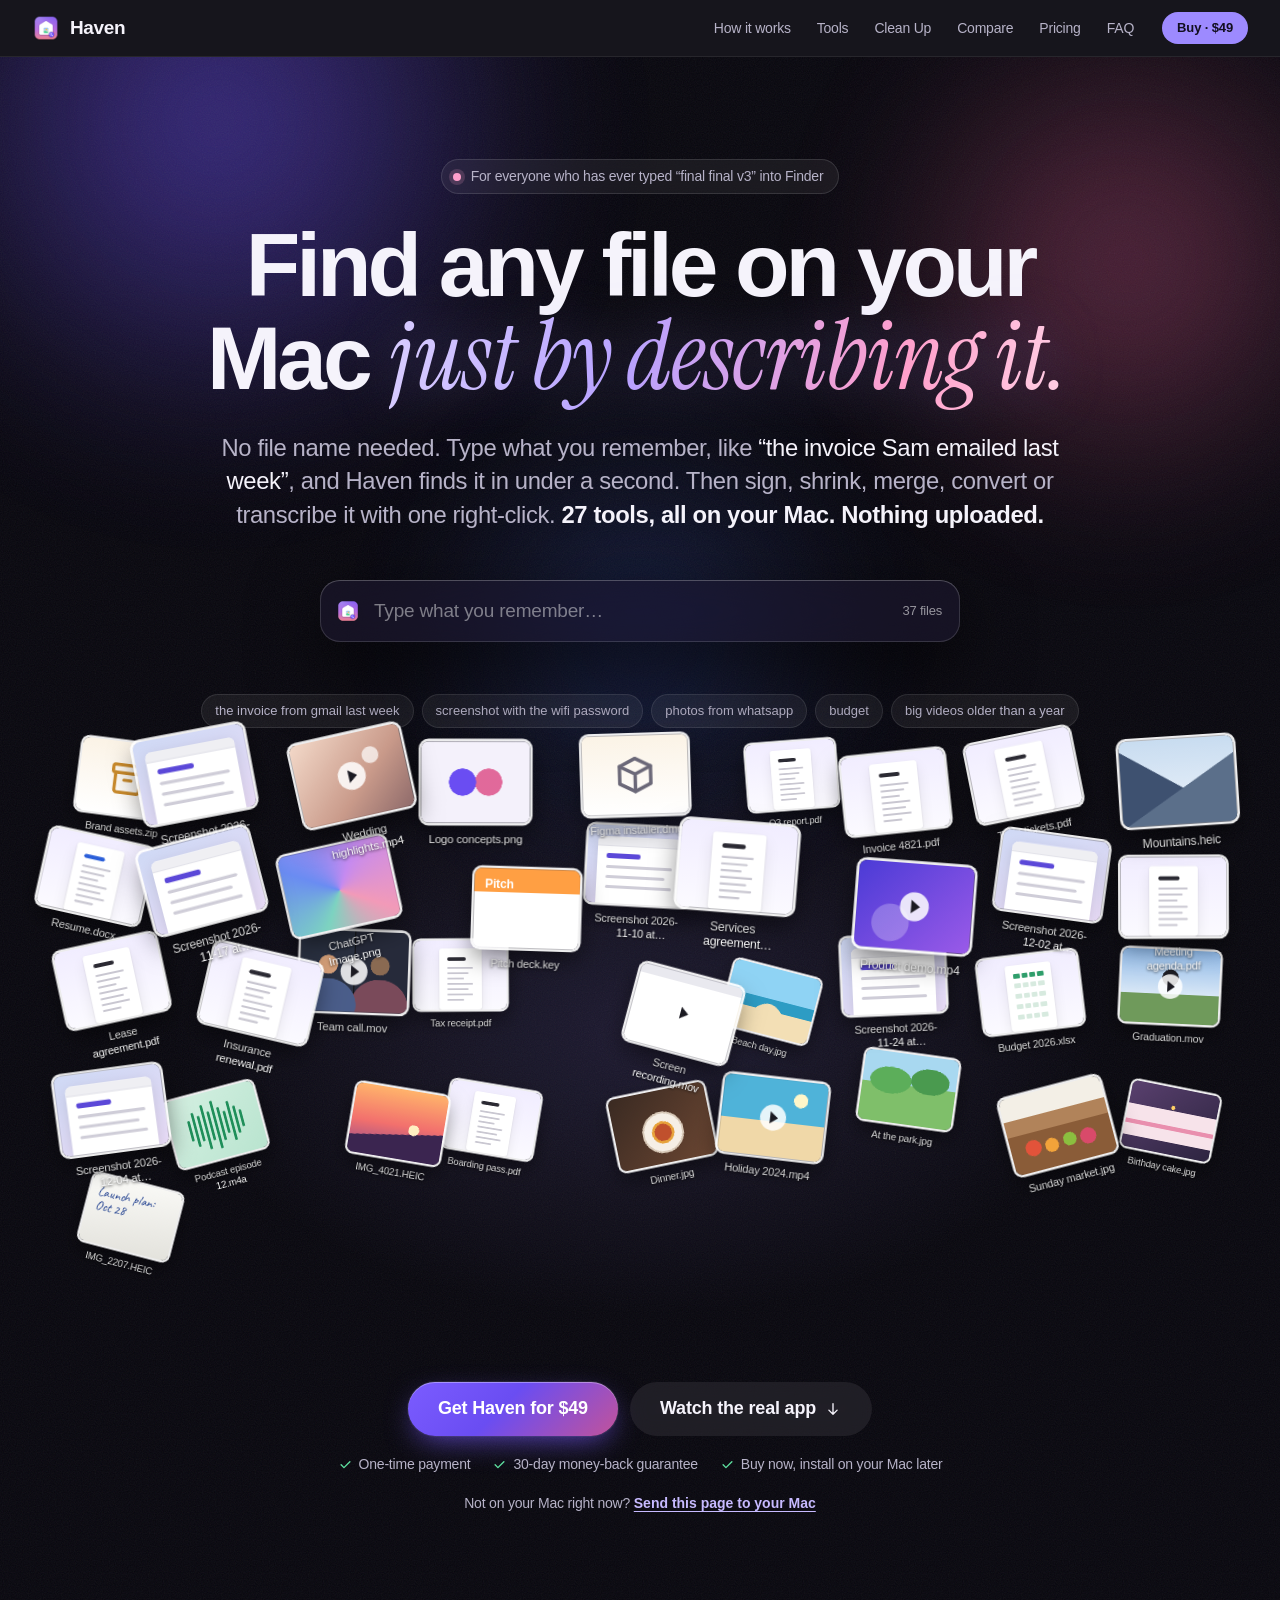
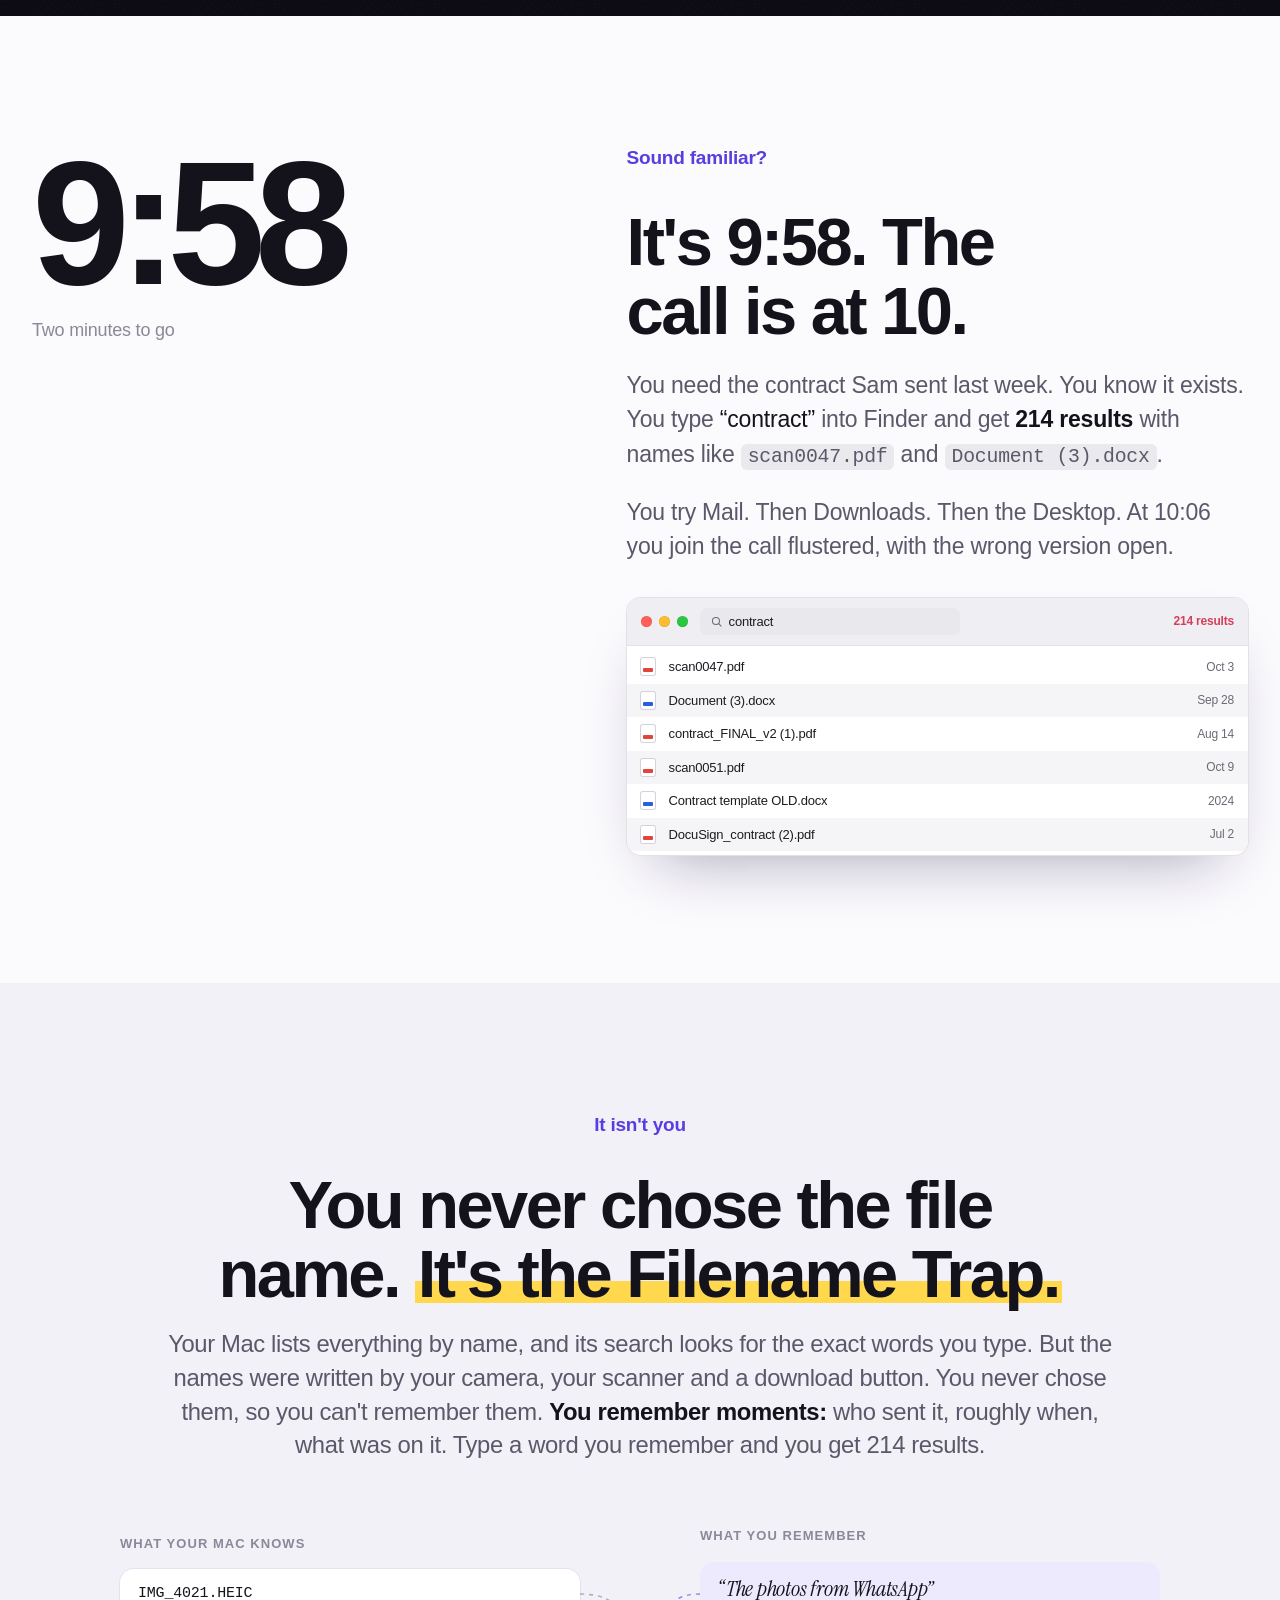
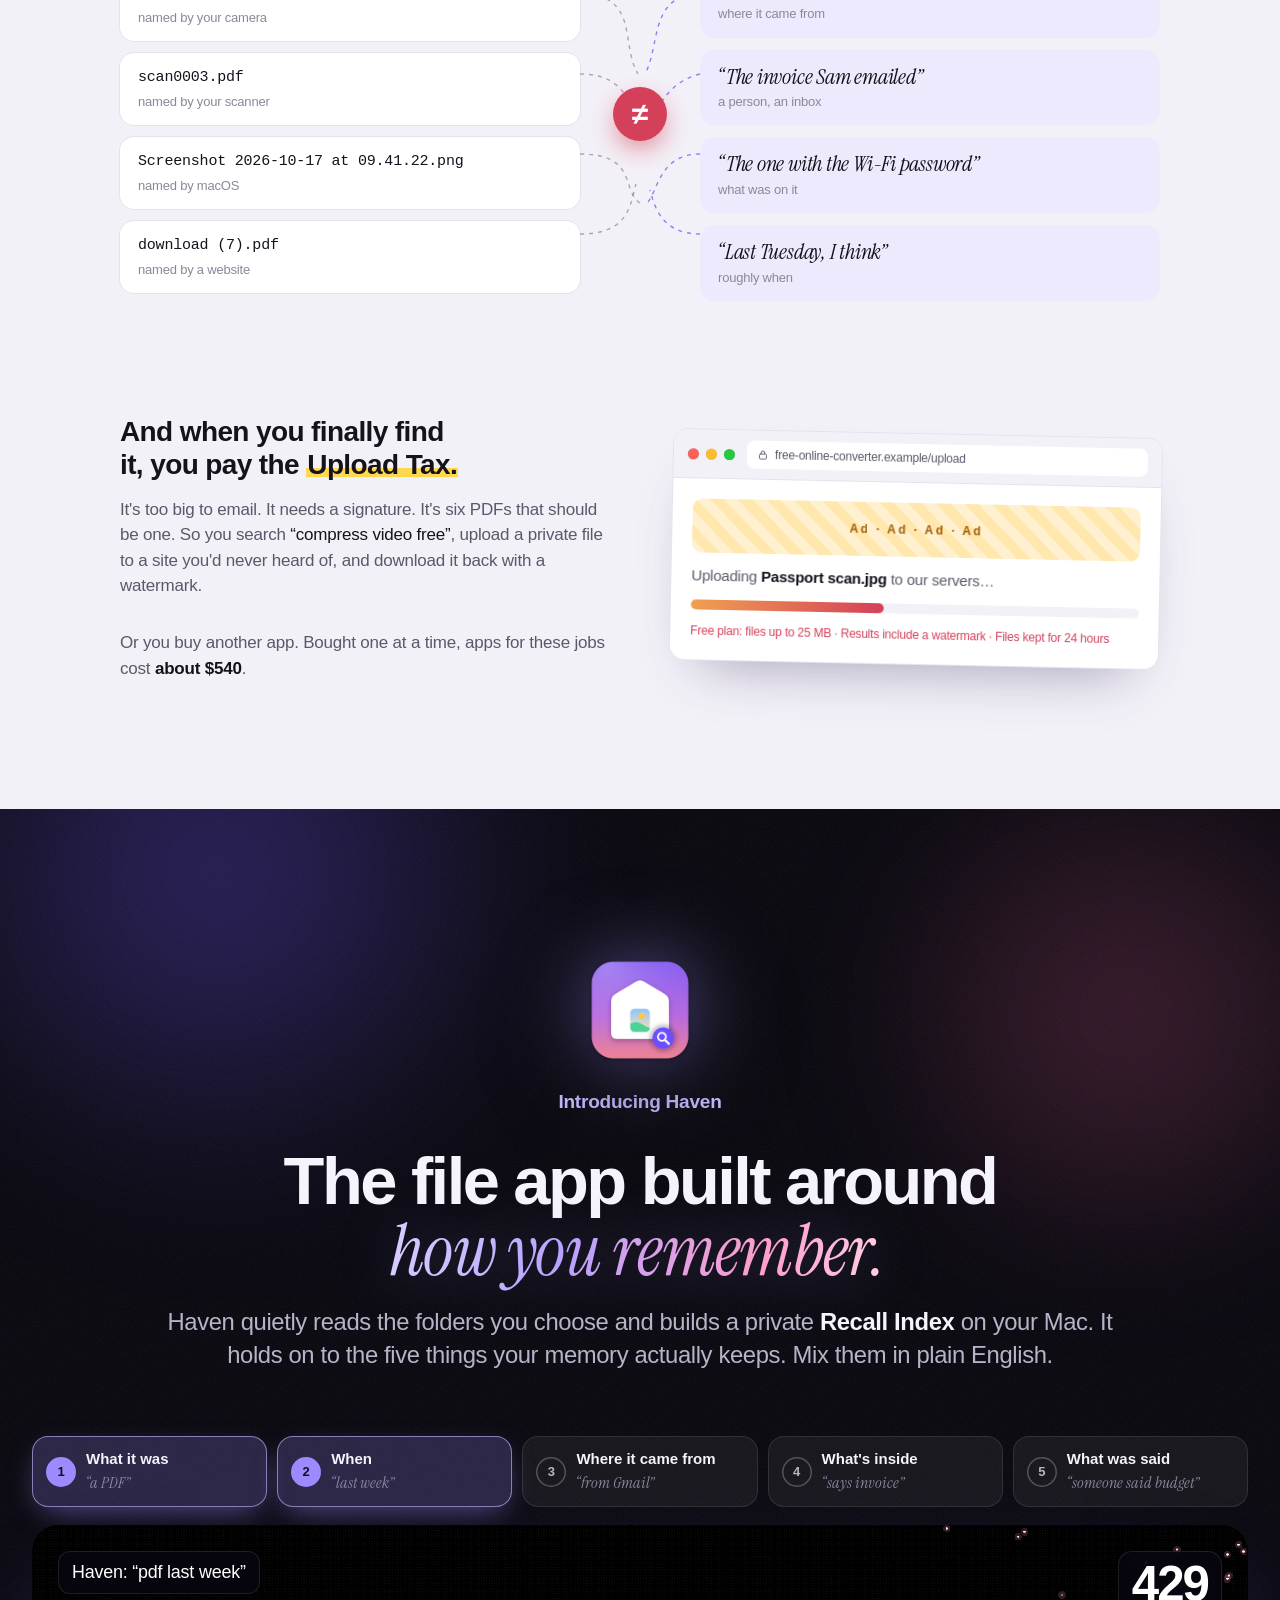
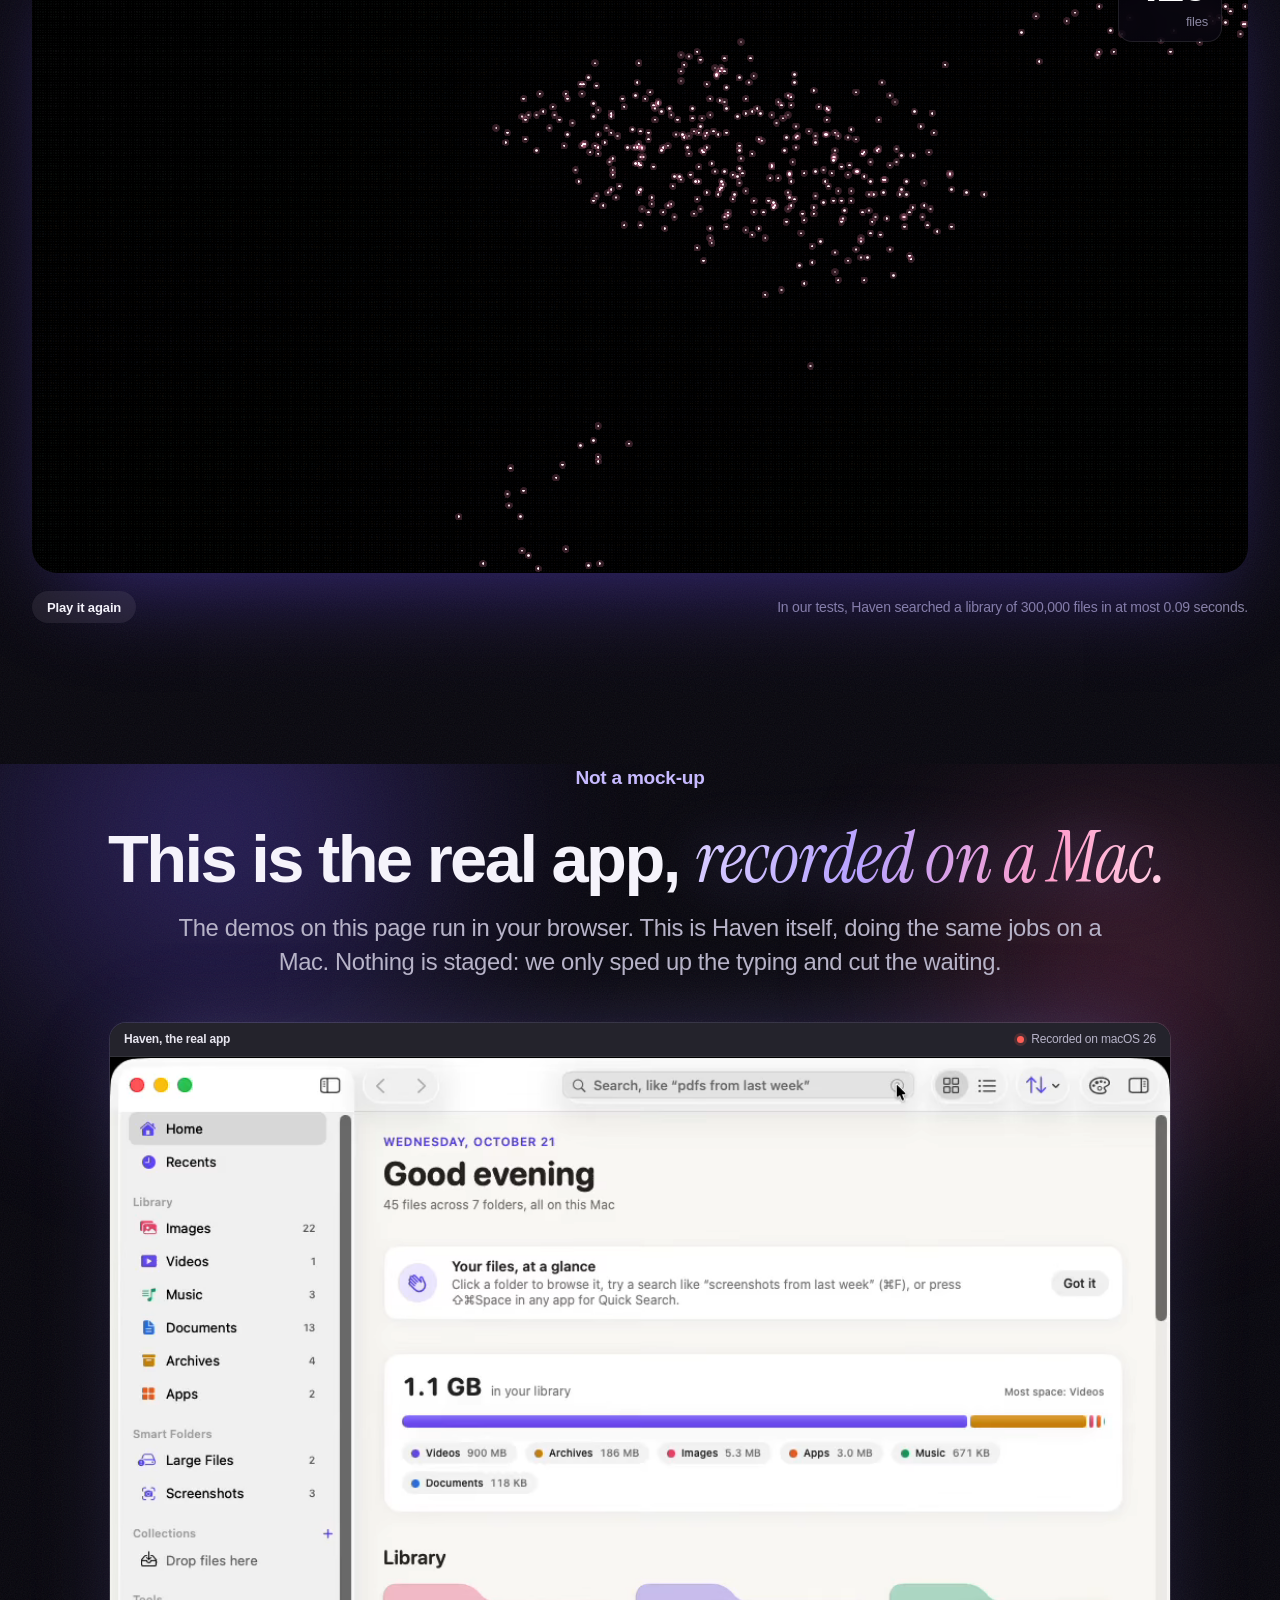
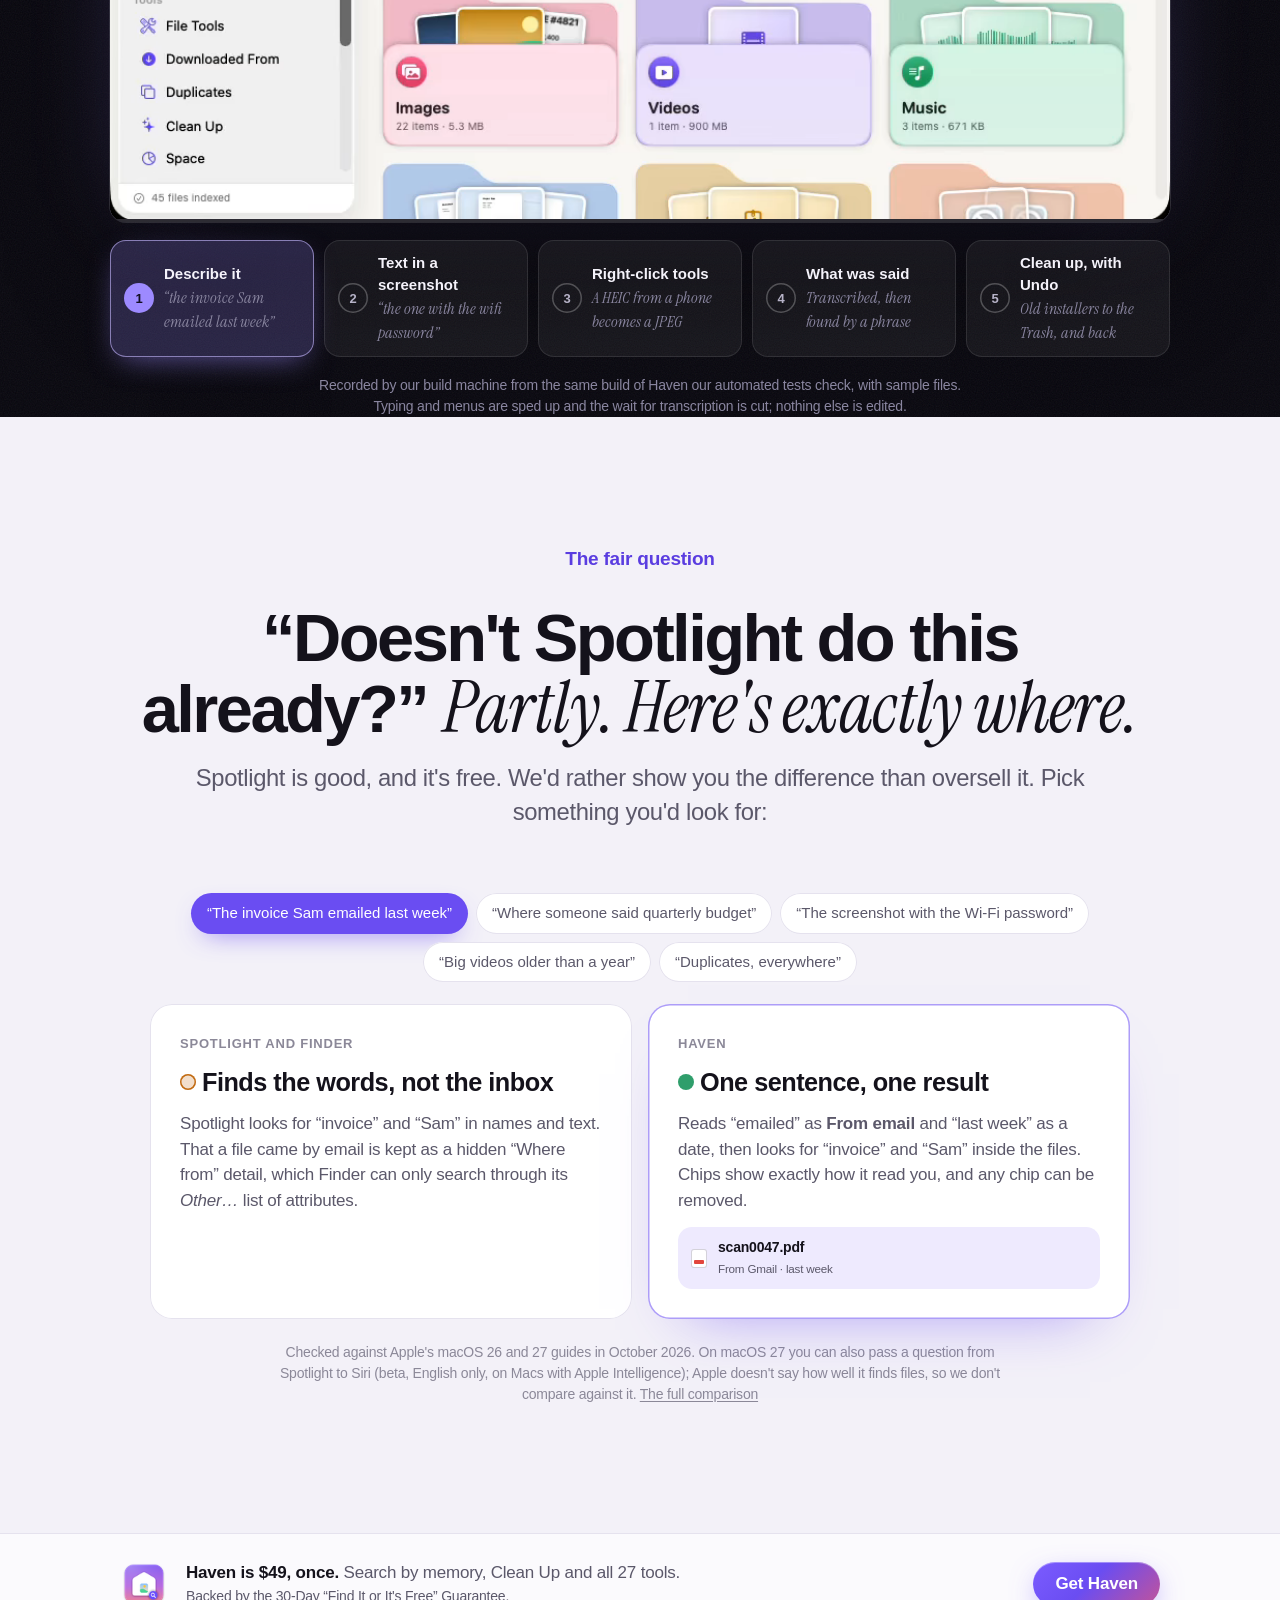
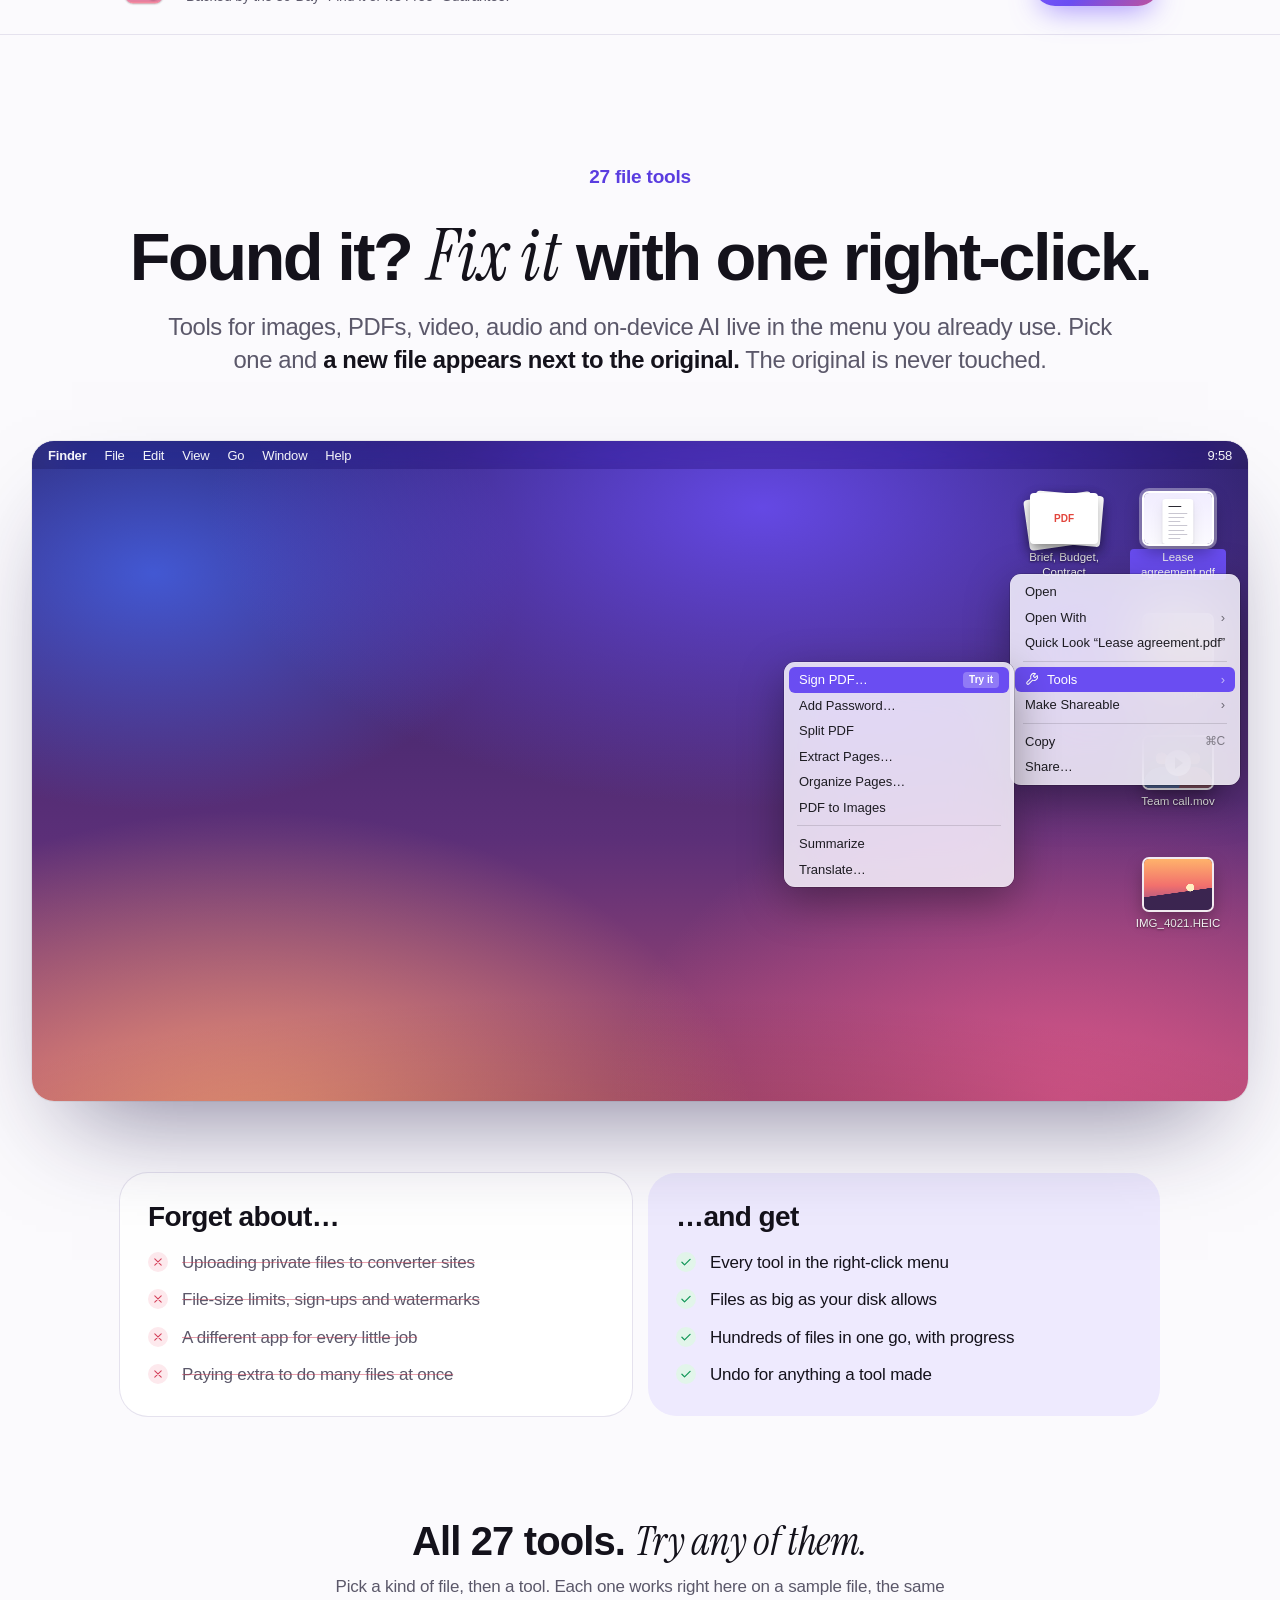
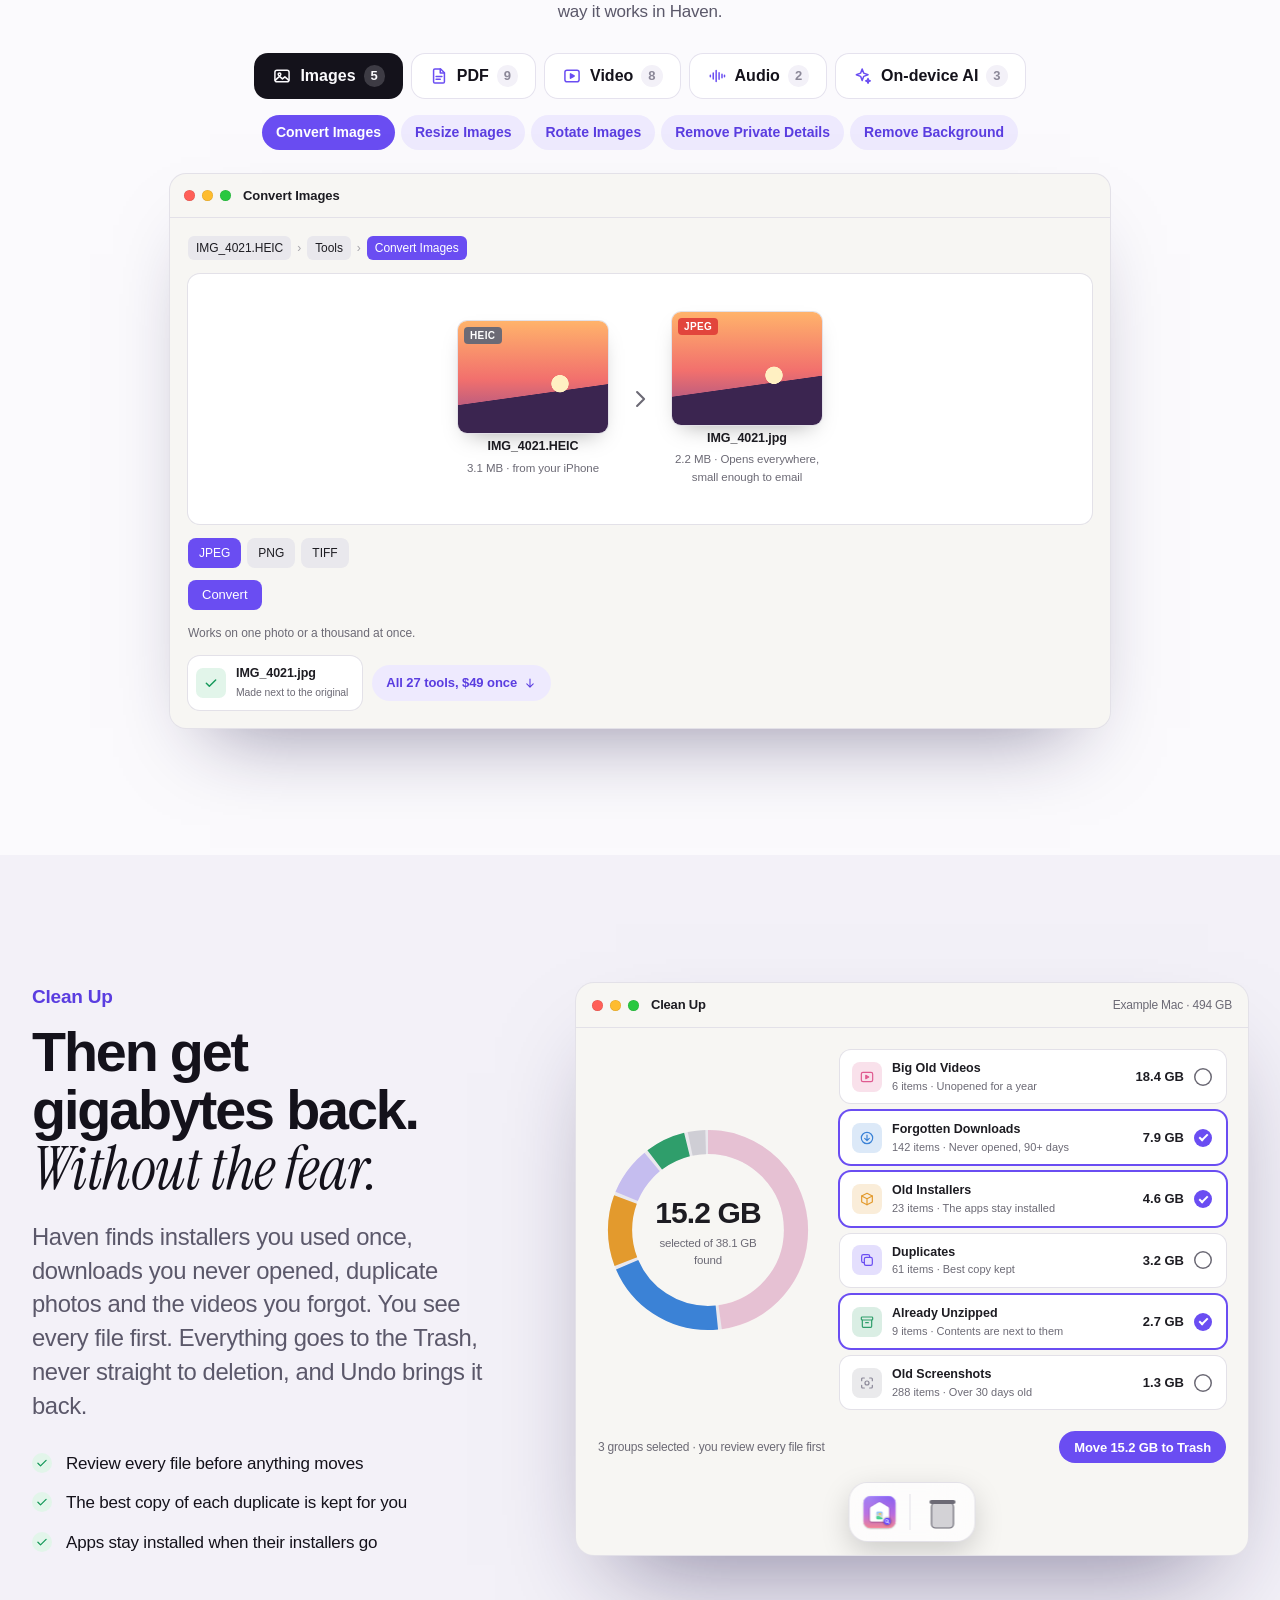
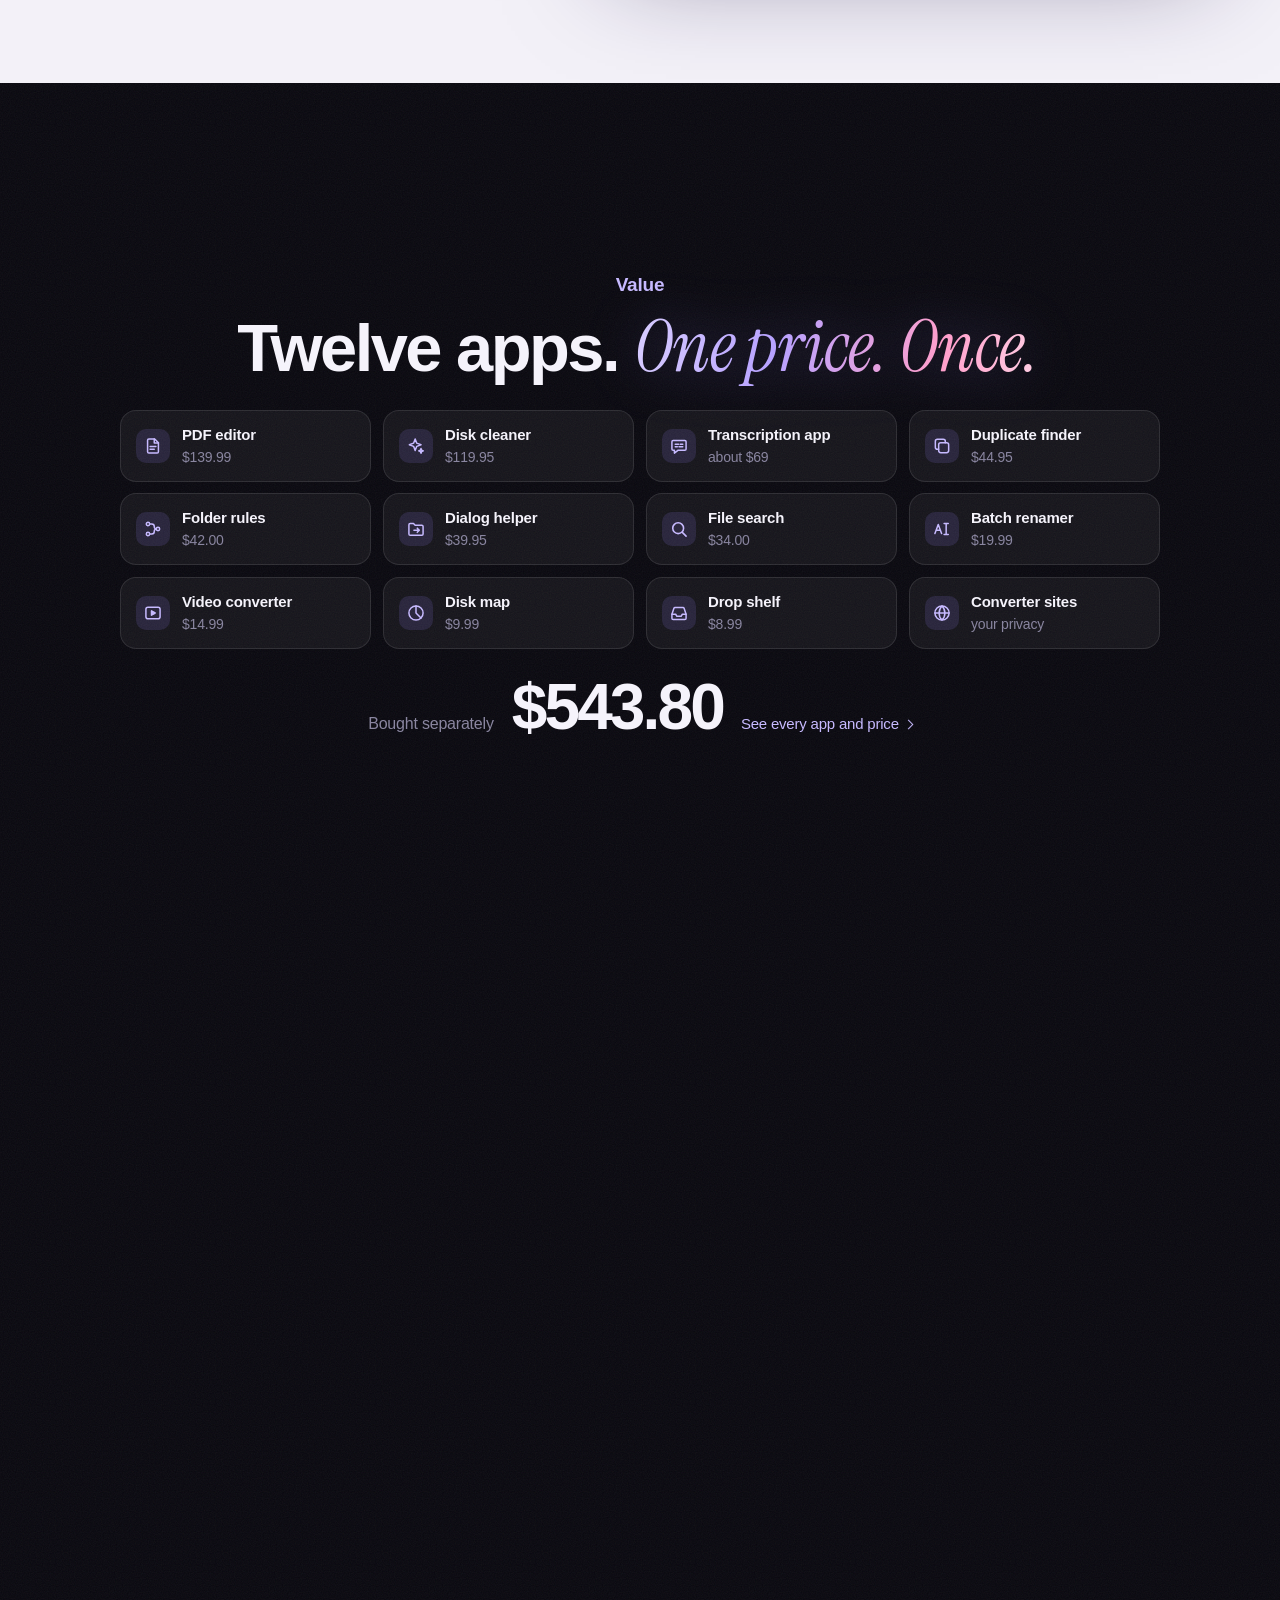
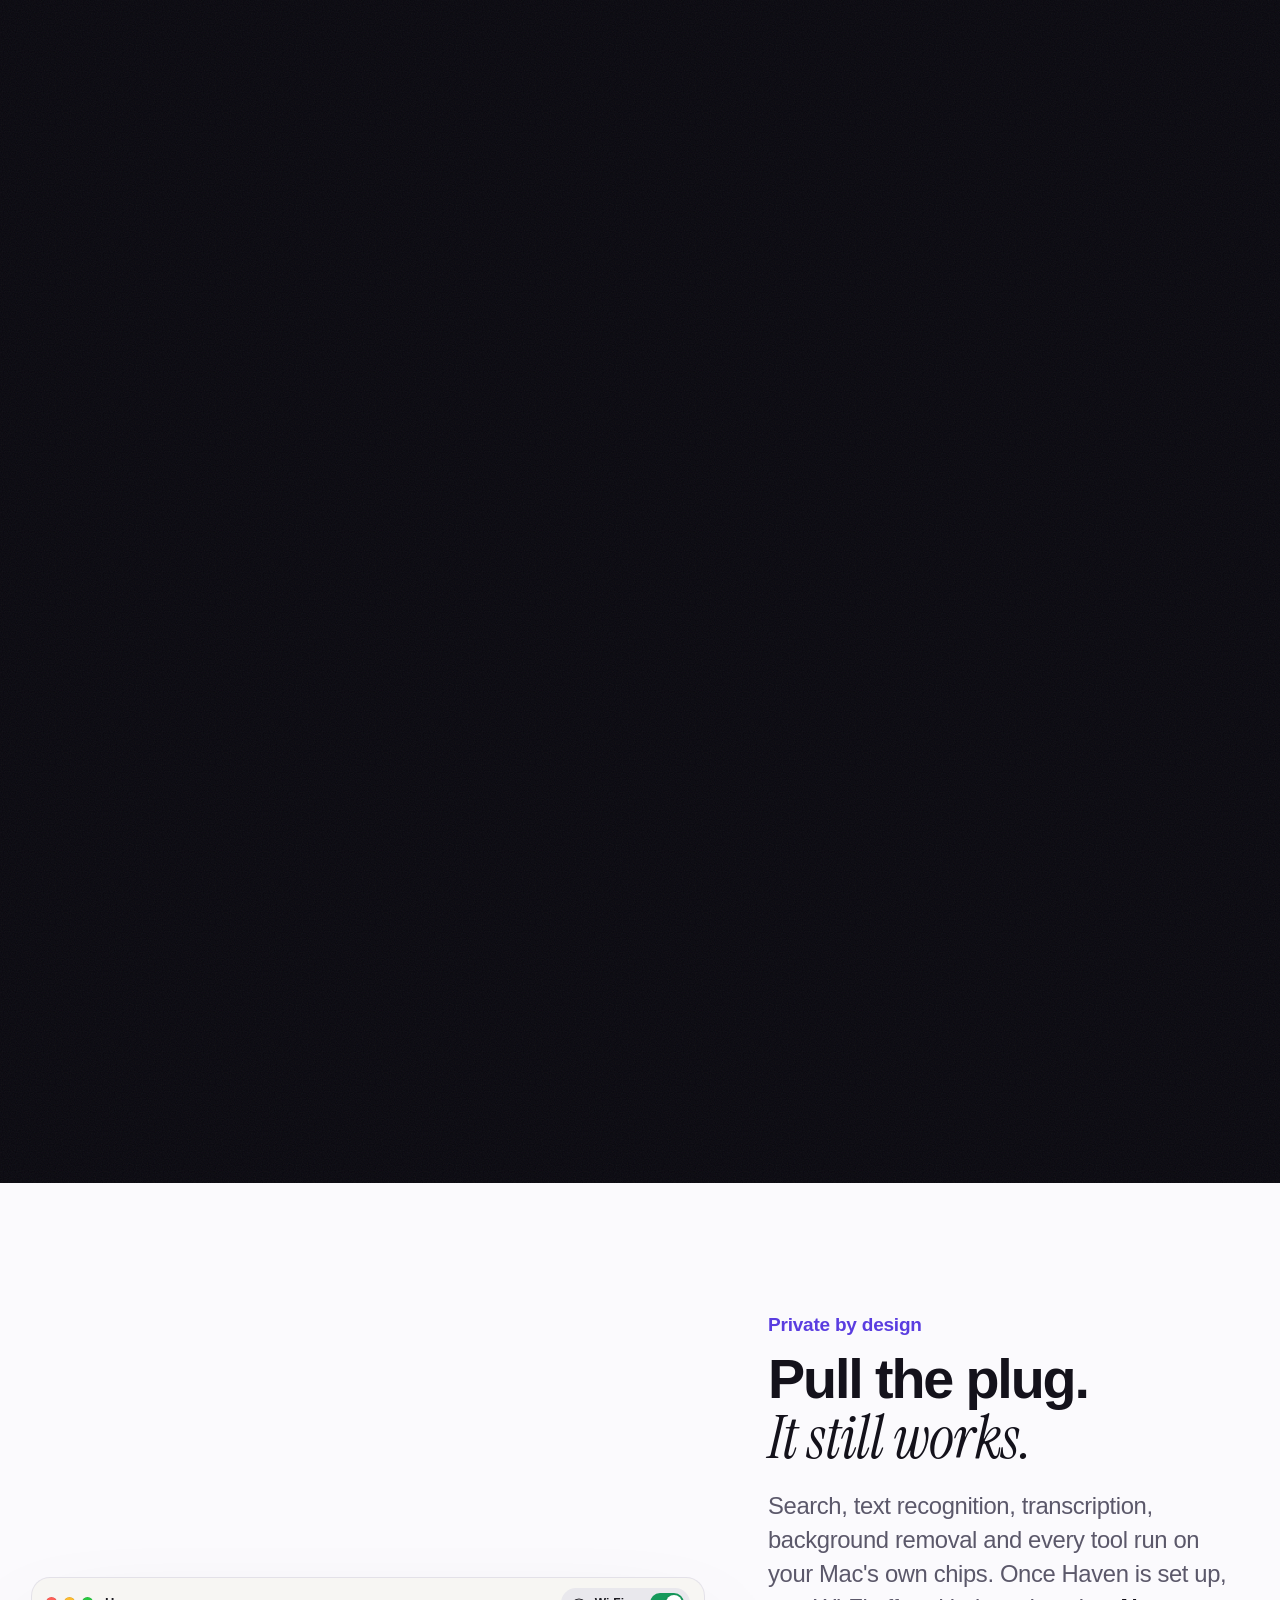
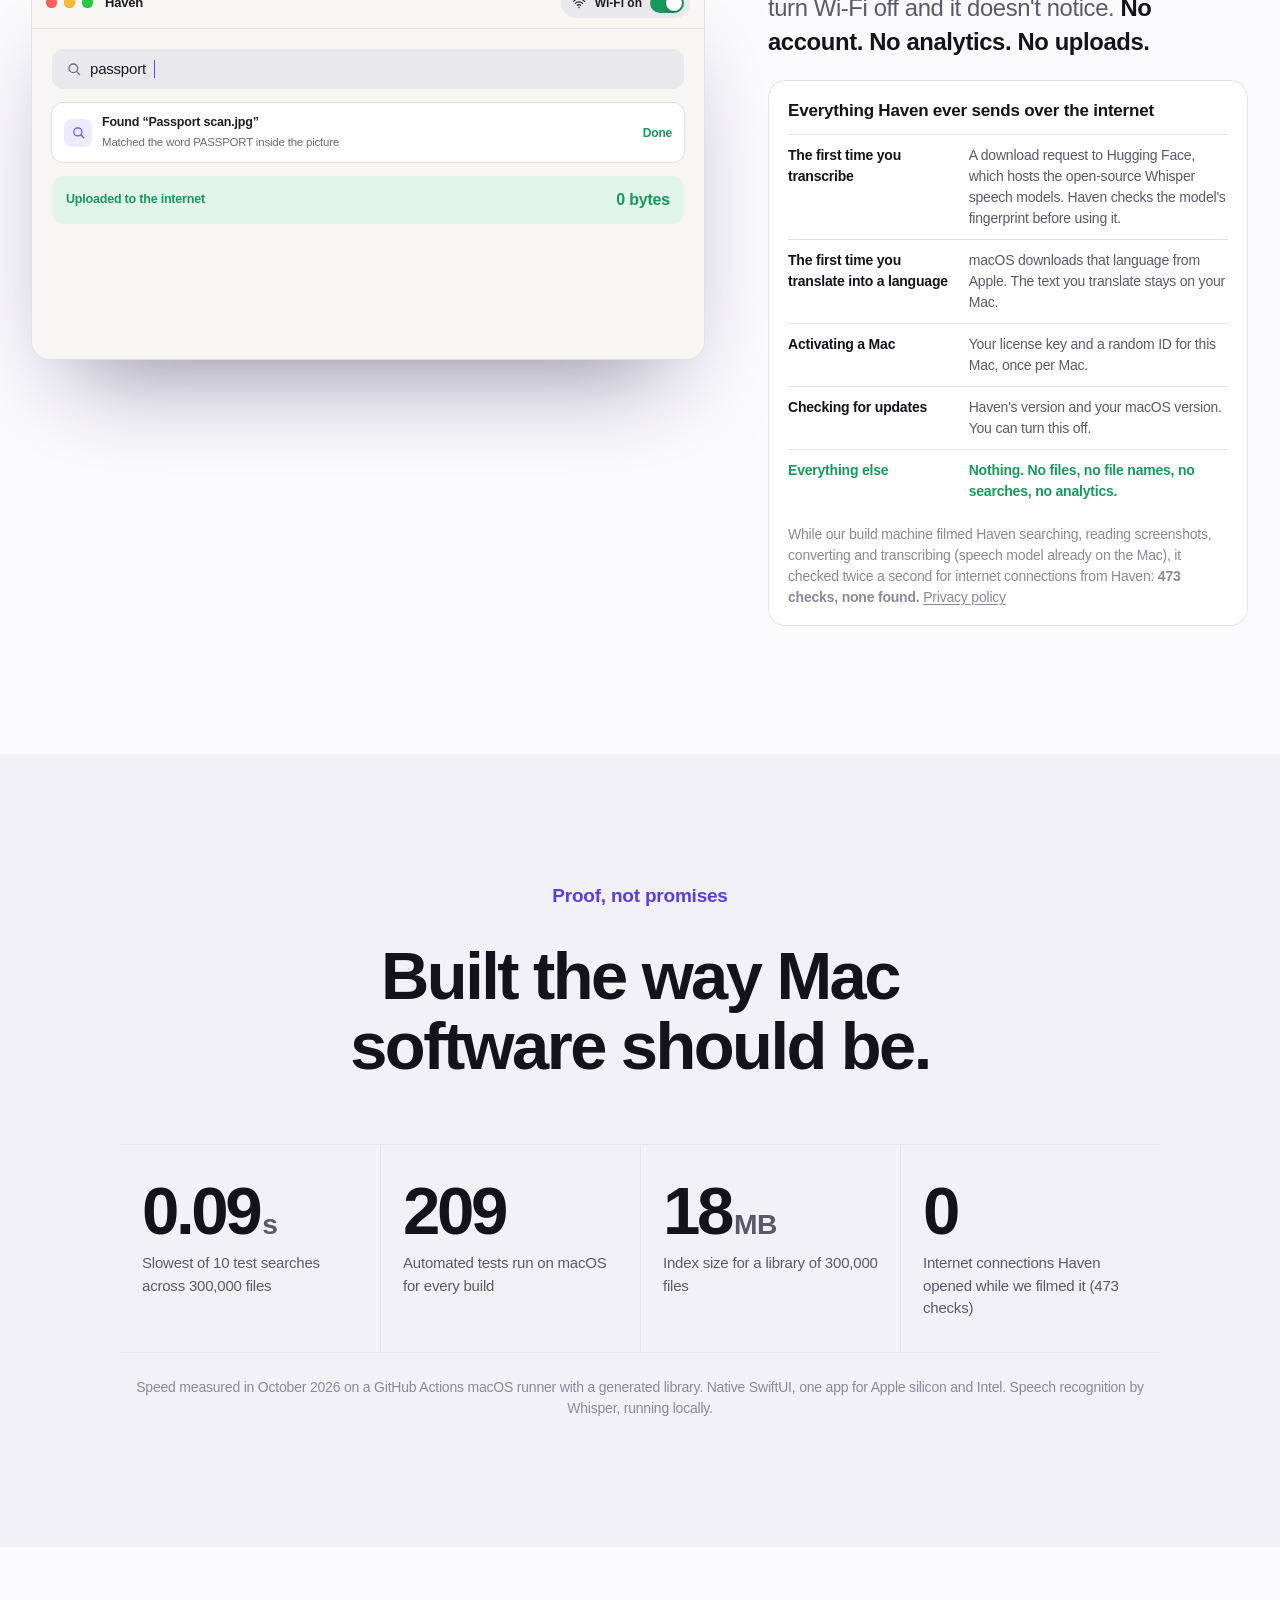
==== commit f81715d2: "Hero: the search demo comes before the price button Co-Authored-By: Claude Opus 5.5 <noreply@anthrop" ====
--- a/website/index.html
+++ b/website/index.html
@@ -121,16 +121,6 @@
     <p class="kicker"><span class="kicker-dot"></span>For everyone who has ever typed “final final v3” into Finder</p>
     <h1 class="h1" id="hero-title">Find any file on your Mac <em class="serif glowtext">just by describing it.</em></h1>
     <p class="lead">No file name needed. Type what you remember, like <q>the invoice Sam emailed last week</q>, and Haven finds it in under a second. Then sign, shrink, merge, convert or transcribe it with one right-click. <strong>27 tools, all on your Mac. Nothing uploaded.</strong></p>
-    <div class="cta-row">
-      <a class="btn btn-glow btn-lg" href="#buy">Get Haven for $49</a>
-      <a class="btn-ghost btn-lg" href="#film">Watch the real app<svg aria-hidden="true"><use href="#i-arrow"/></svg></a>
-    </div>
-    <ul class="assure">
-      <li><svg aria-hidden="true"><use href="#i-check"/></svg>One-time payment</li>
-      <li><svg aria-hidden="true"><use href="#i-check"/></svg>30-day money-back guarantee</li>
-      <li><svg aria-hidden="true"><use href="#i-check"/></svg><span data-away="Buy now, install on your Mac later">macOS 14 or later</span></li>
-    </ul>
-    <p class="send-row away-only">Reading this on your phone? <button class="link-btn" type="button" data-send>Send this page to your Mac</button></p>
   </div>
 
   <div class="pile-wrap wrap-wide" id="pile">
@@ -151,6 +141,19 @@
       </div>
     </div>
     <div class="pile" id="pile-stage" aria-label="Example: a desktop full of files, searched by Haven" role="img"></div>
+  </div>
+
+  <div class="wrap hero-cta">
+    <div class="cta-row">
+      <a class="btn btn-glow btn-lg" href="#buy">Get Haven for $49</a>
+      <a class="btn-ghost btn-lg" href="#film">Watch the real app<svg aria-hidden="true"><use href="#i-arrow"/></svg></a>
+    </div>
+    <ul class="assure">
+      <li><svg aria-hidden="true"><use href="#i-check"/></svg>One-time payment</li>
+      <li><svg aria-hidden="true"><use href="#i-check"/></svg>30-day money-back guarantee</li>
+      <li><svg aria-hidden="true"><use href="#i-check"/></svg><span data-away="Buy now, install on your Mac later">macOS 14 or later</span></li>
+    </ul>
+    <p class="send-row away-only">Not on your Mac right now? <button class="link-btn" type="button" data-send>Send this page to your Mac</button></p>
   </div>
 </section>
 
--- a/website/assets/site.css
+++ b/website/assets/site.css
@@ -248,7 +248,9 @@
 .kicker-dot { width: 8px; height: 8px; border-radius: 50%; background: #ff9fcb; box-shadow: 0 0 0 4px rgba(255, 159, 203, 0.18); animation: pulse 2.4s ease-in-out infinite; }
 @keyframes pulse { 50% { box-shadow: 0 0 0 7px rgba(255, 159, 203, 0); } }
 
-.pile-wrap { position: relative; margin-top: clamp(28px, 4vw, 48px); padding-bottom: clamp(64px, 8vw, 110px); }
+.pile-wrap { position: relative; margin-top: clamp(28px, 4vw, 48px); padding-bottom: clamp(16px, 2.5vw, 32px); }
+.hero-cta { position: relative; z-index: 31; display: grid; justify-items: center; text-align: center; gap: 18px; padding-bottom: clamp(64px, 8vw, 110px); }
+.hero-cta .send-row { margin: 0; }
 .pile { position: relative; height: clamp(440px, 48vw, 620px); --px: 0; --py: 0; }
 .pile::before { content: ""; position: absolute; inset: 6% 4% 0; border-radius: 40px; background: radial-gradient(60% 70% at 50% 45%, rgba(157, 138, 255, 0.14), transparent 70%); pointer-events: none; }
 .pf { position: absolute; left: 0; top: 0; width: var(--w, 104px); transform-origin: 50% 40%; transition: transform 1s var(--spring), opacity 0.6s var(--ease), filter 0.6s var(--ease); will-change: transform; z-index: var(--z, 1); }
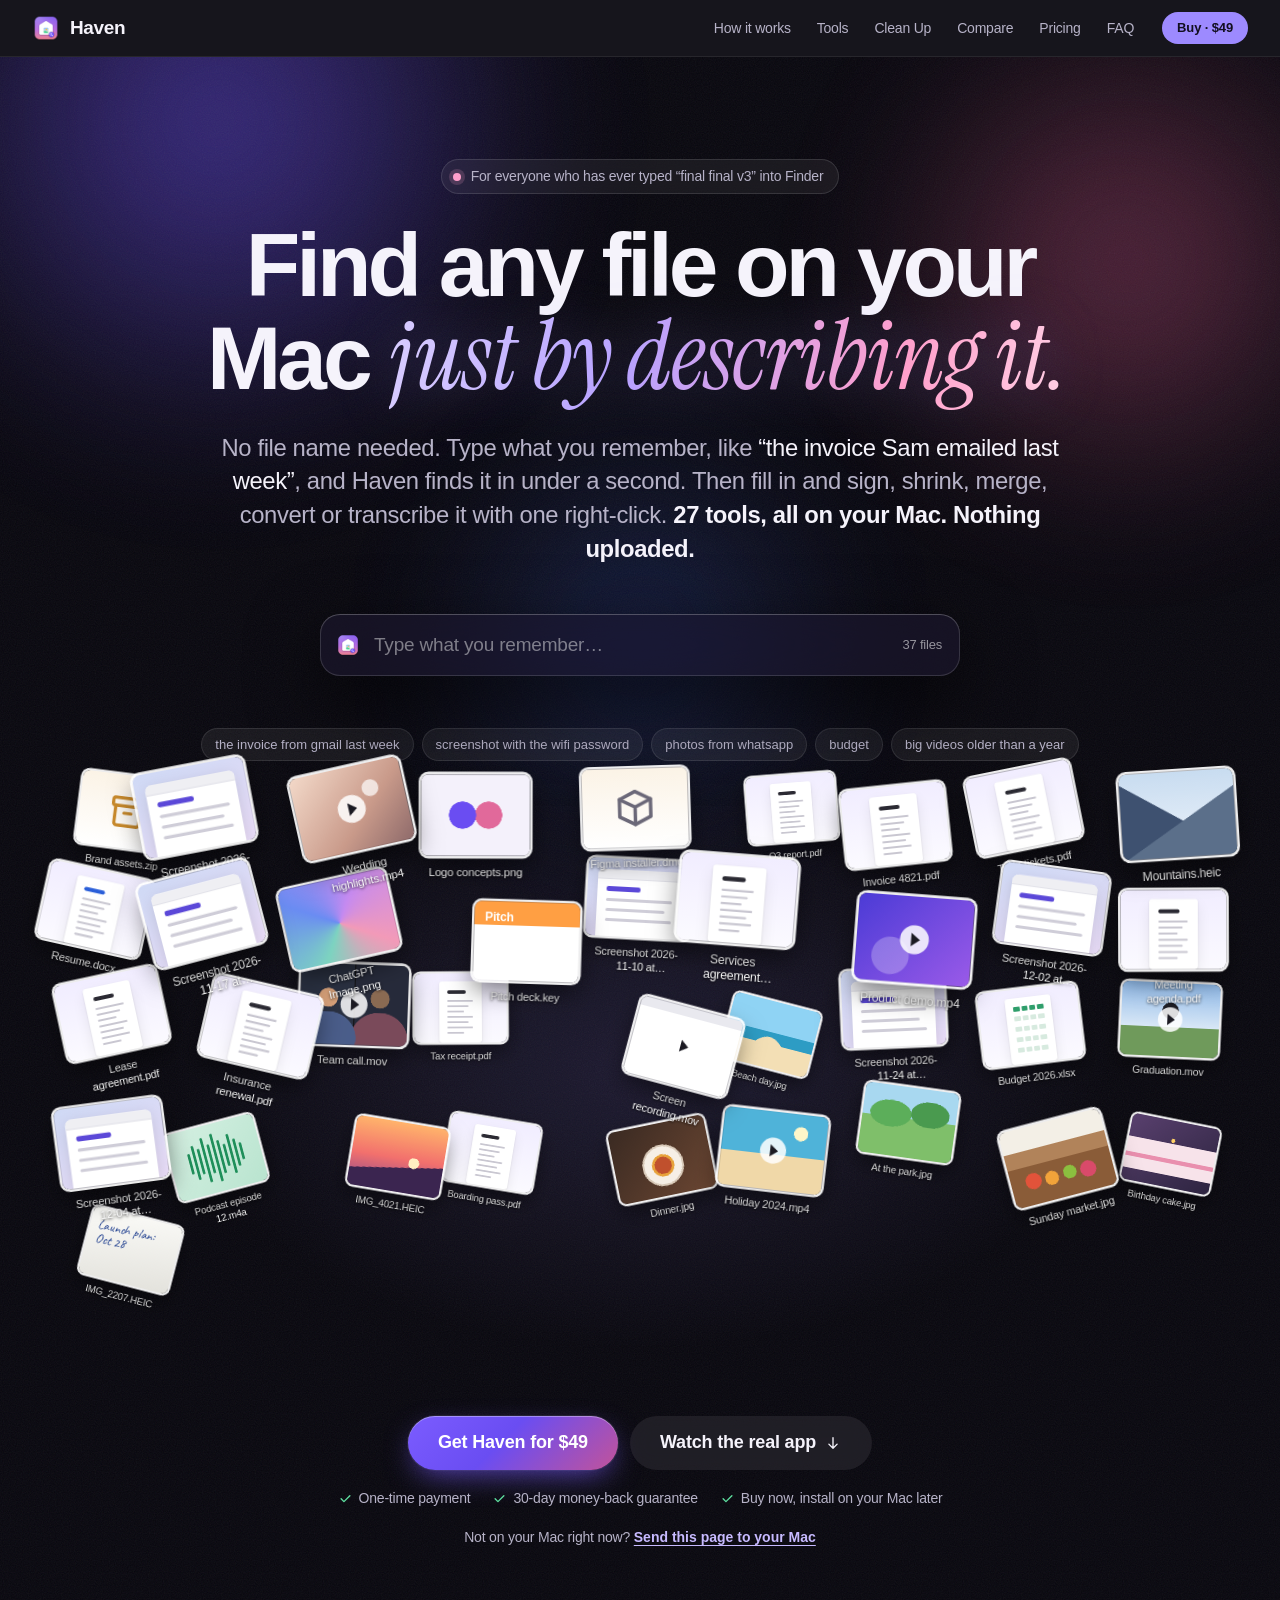
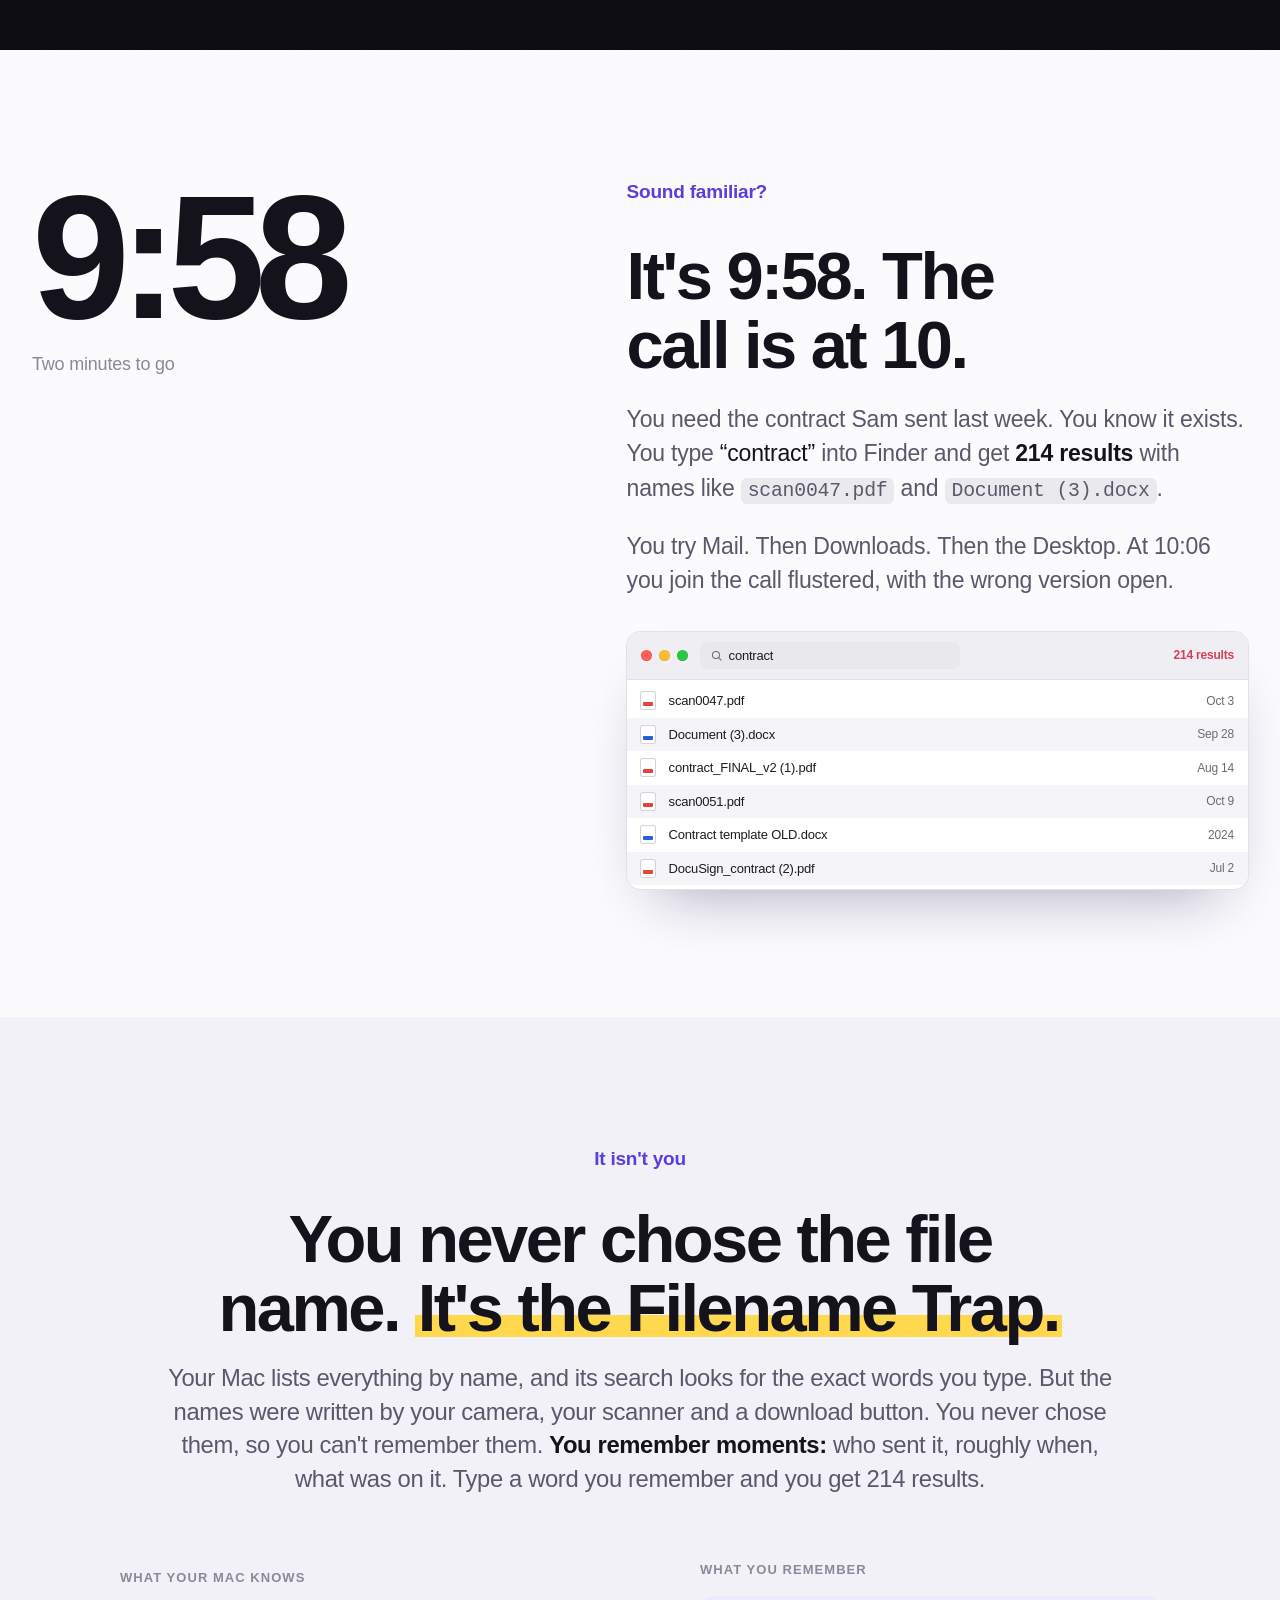
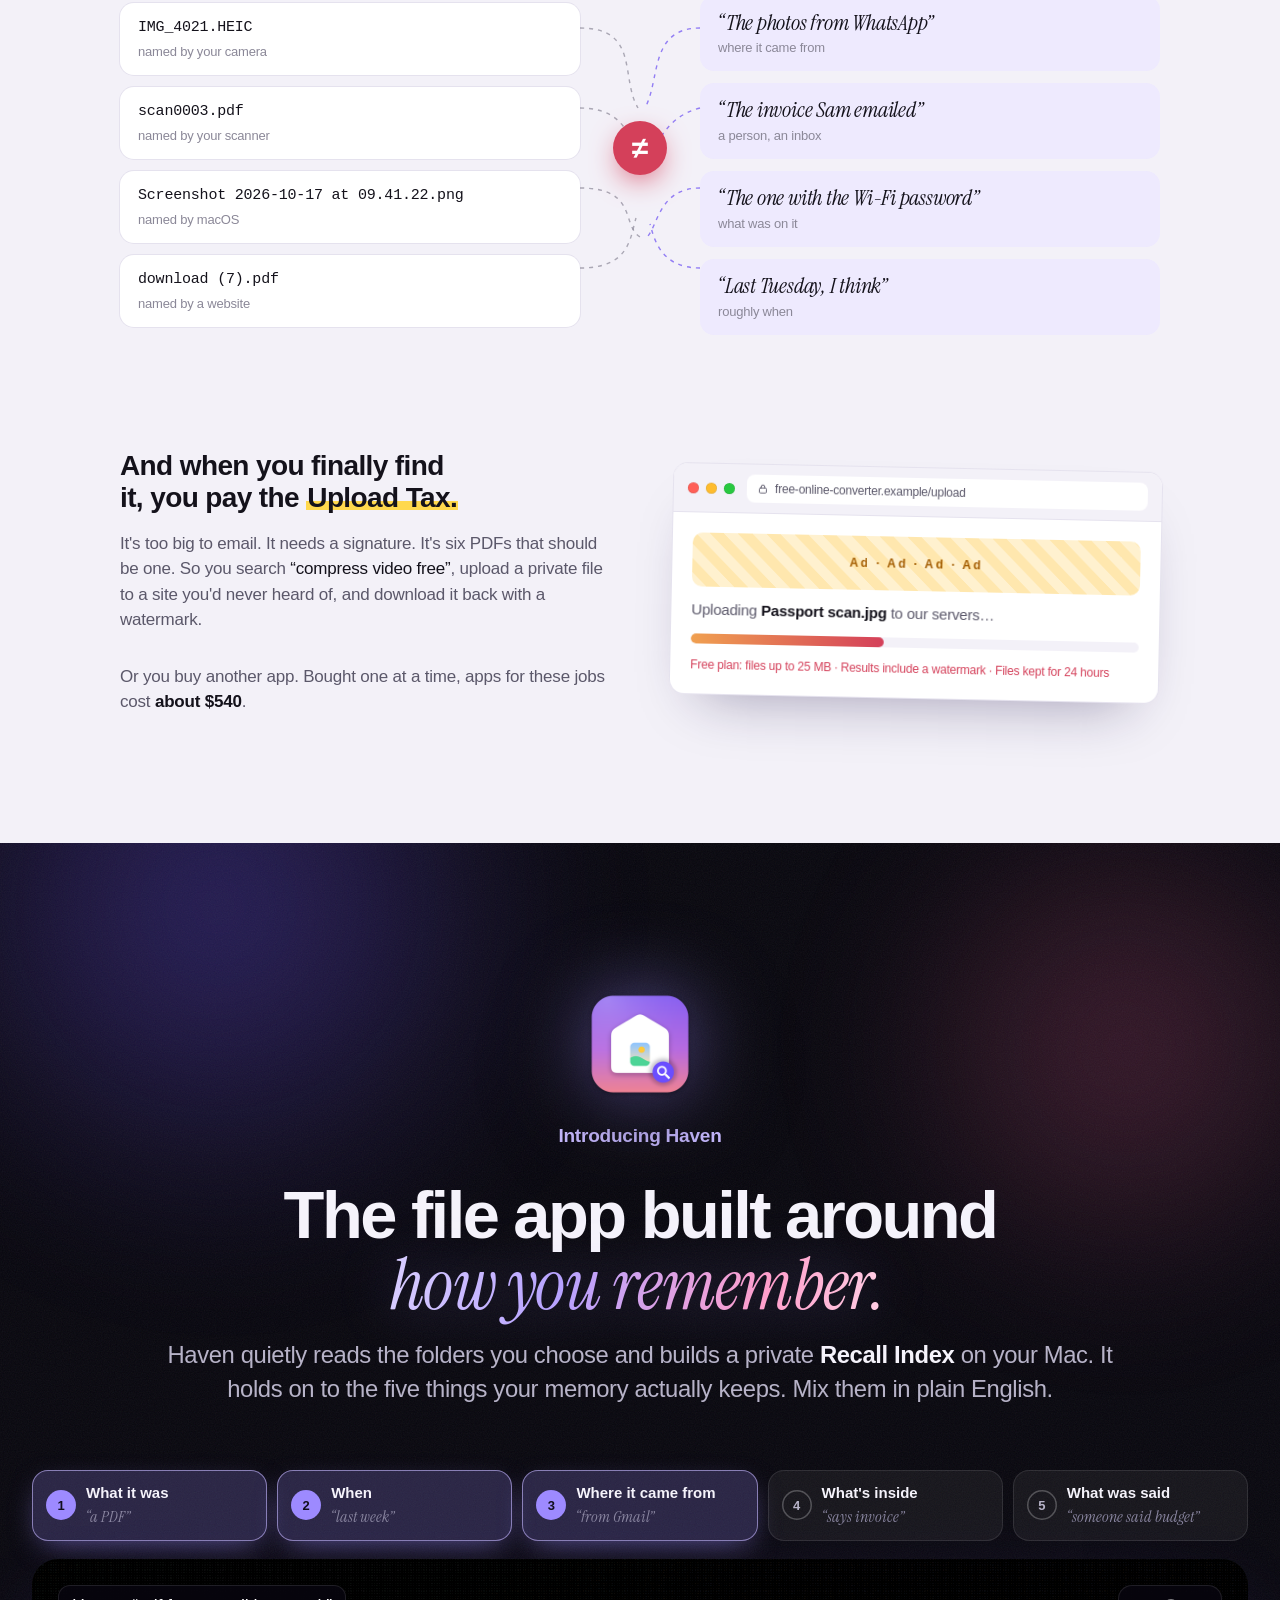
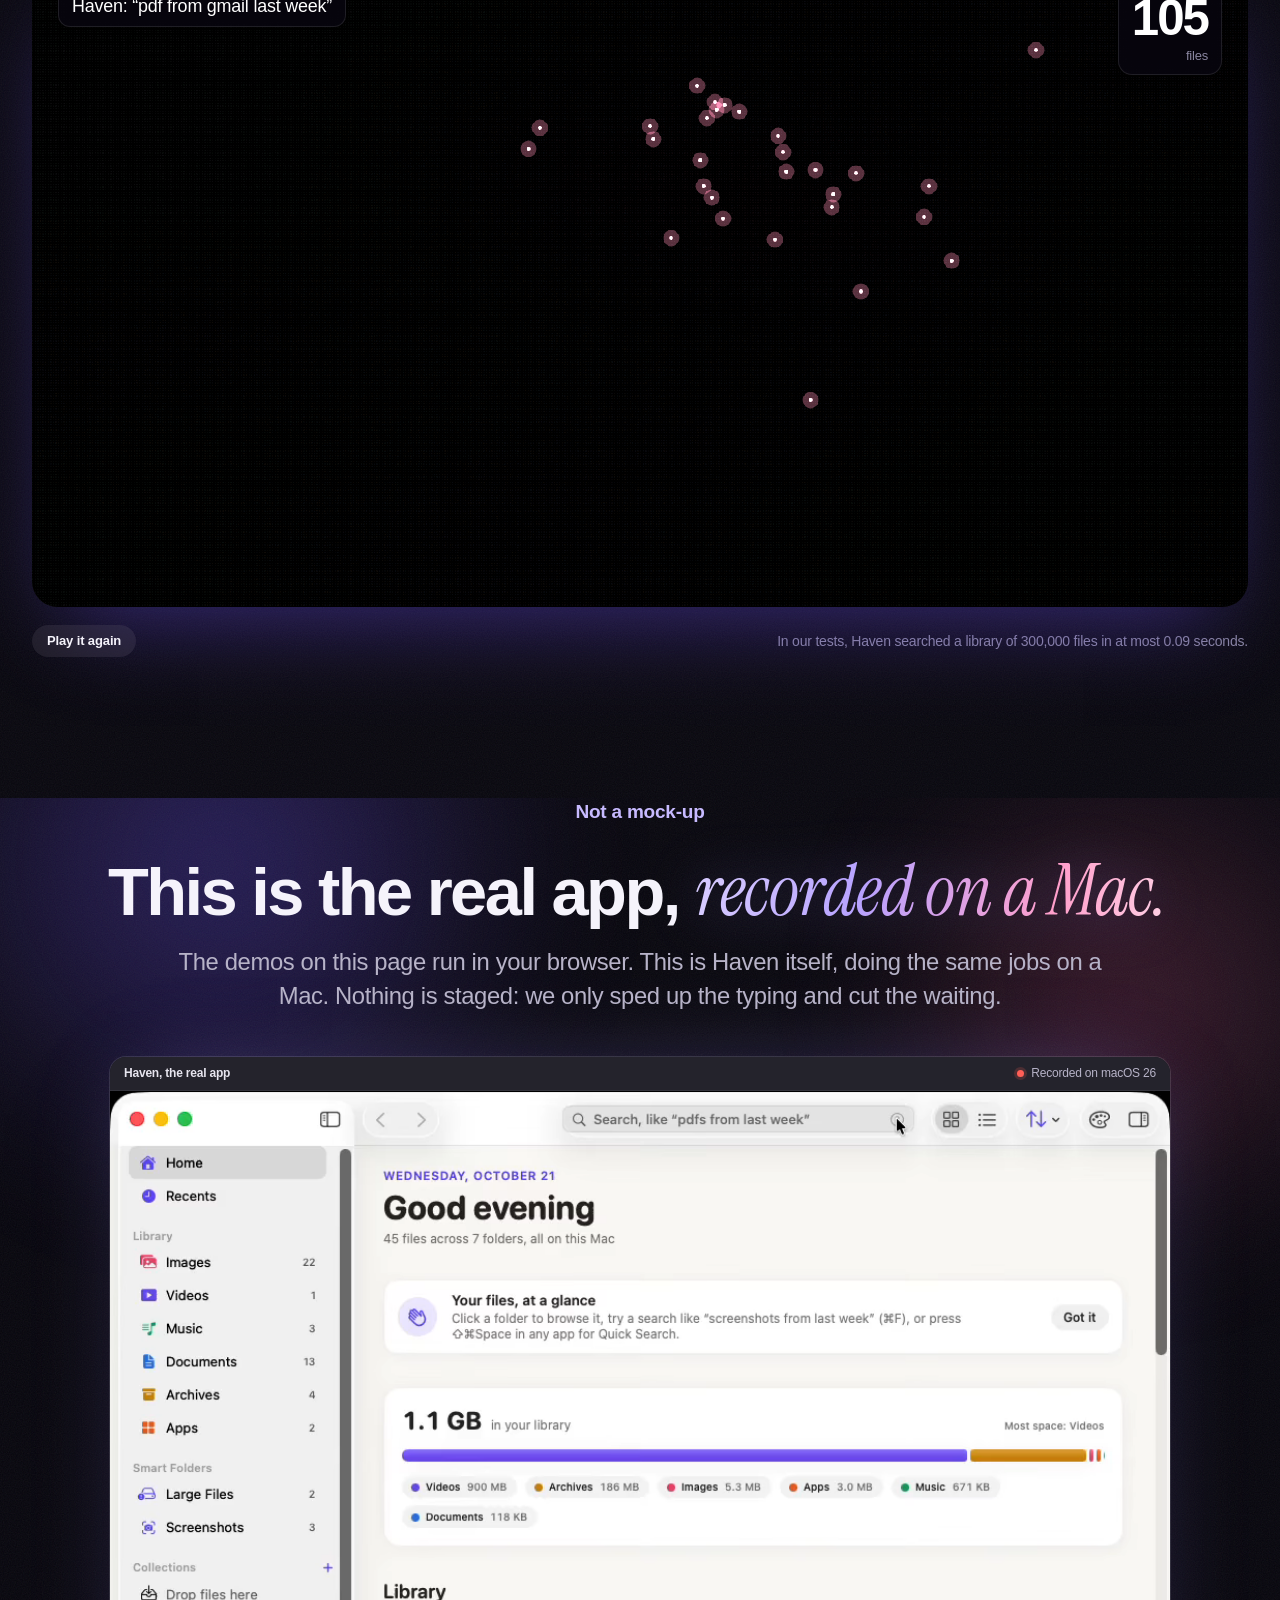
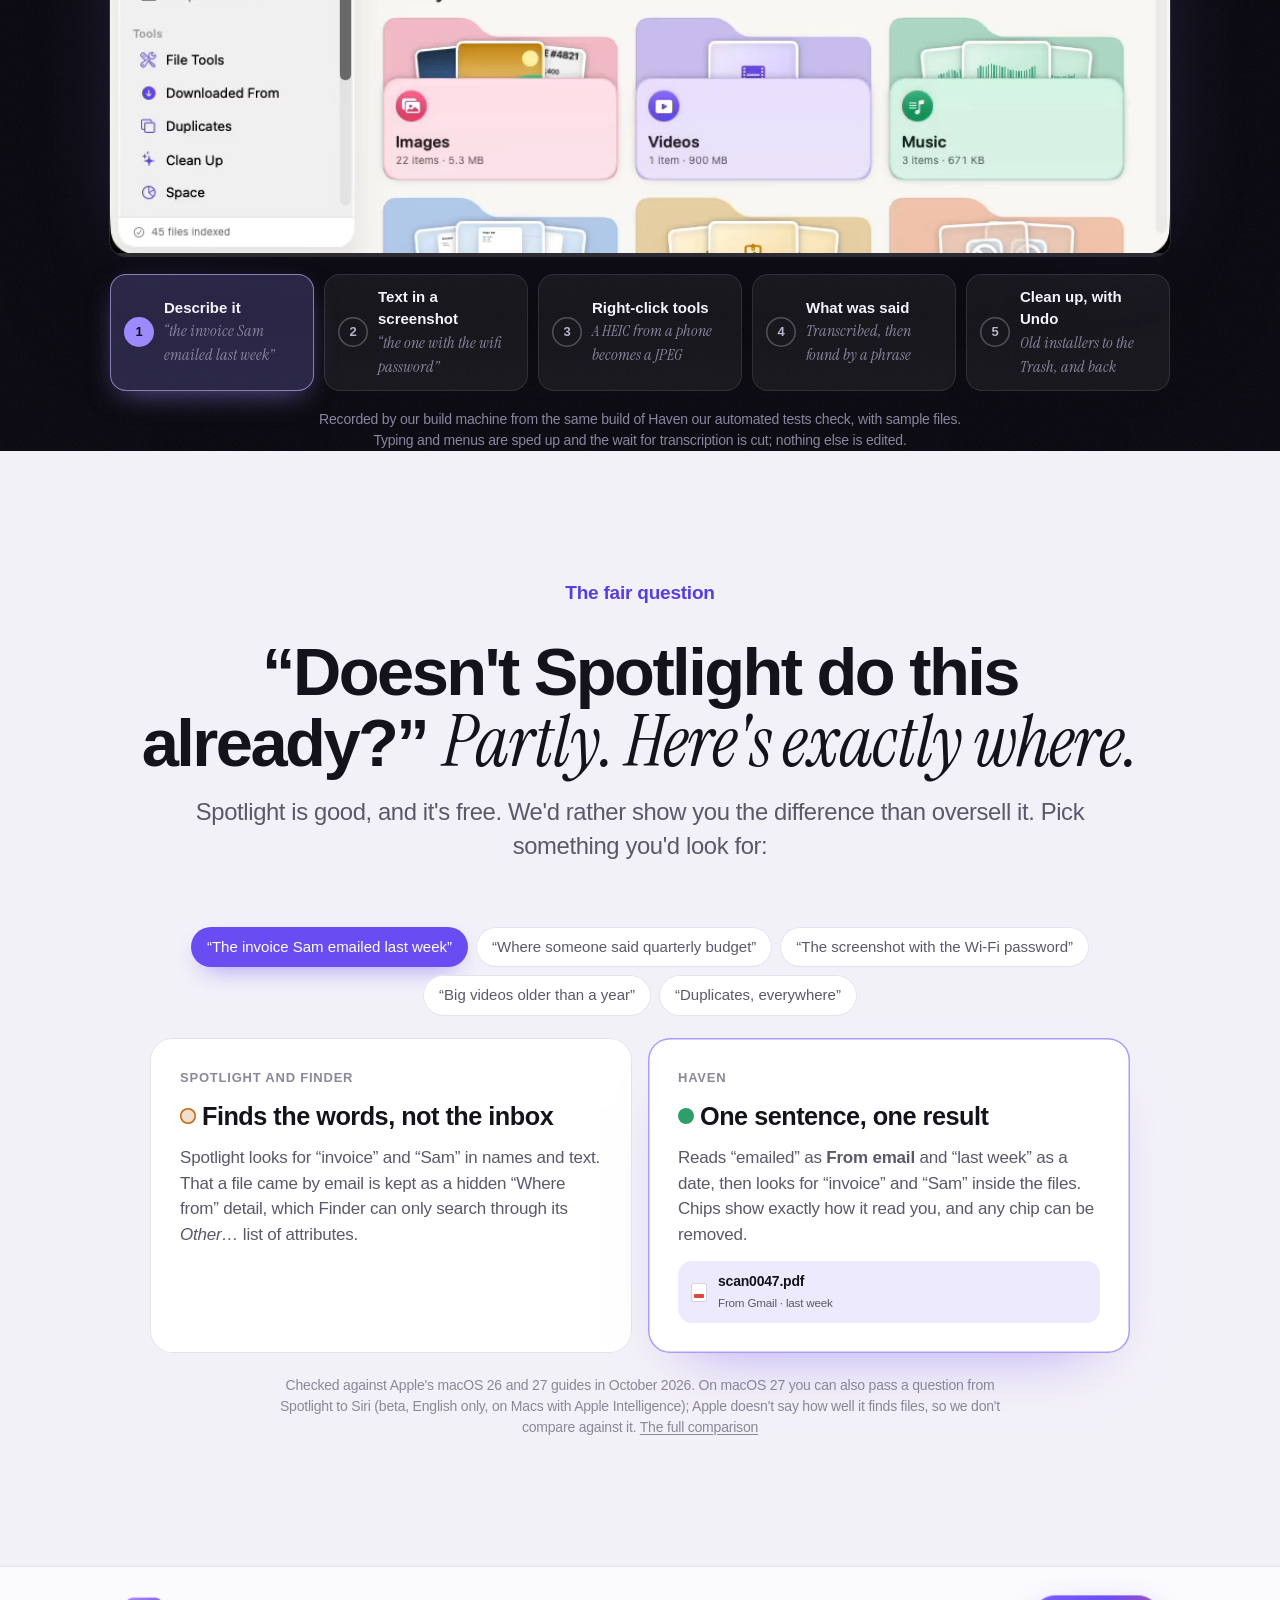
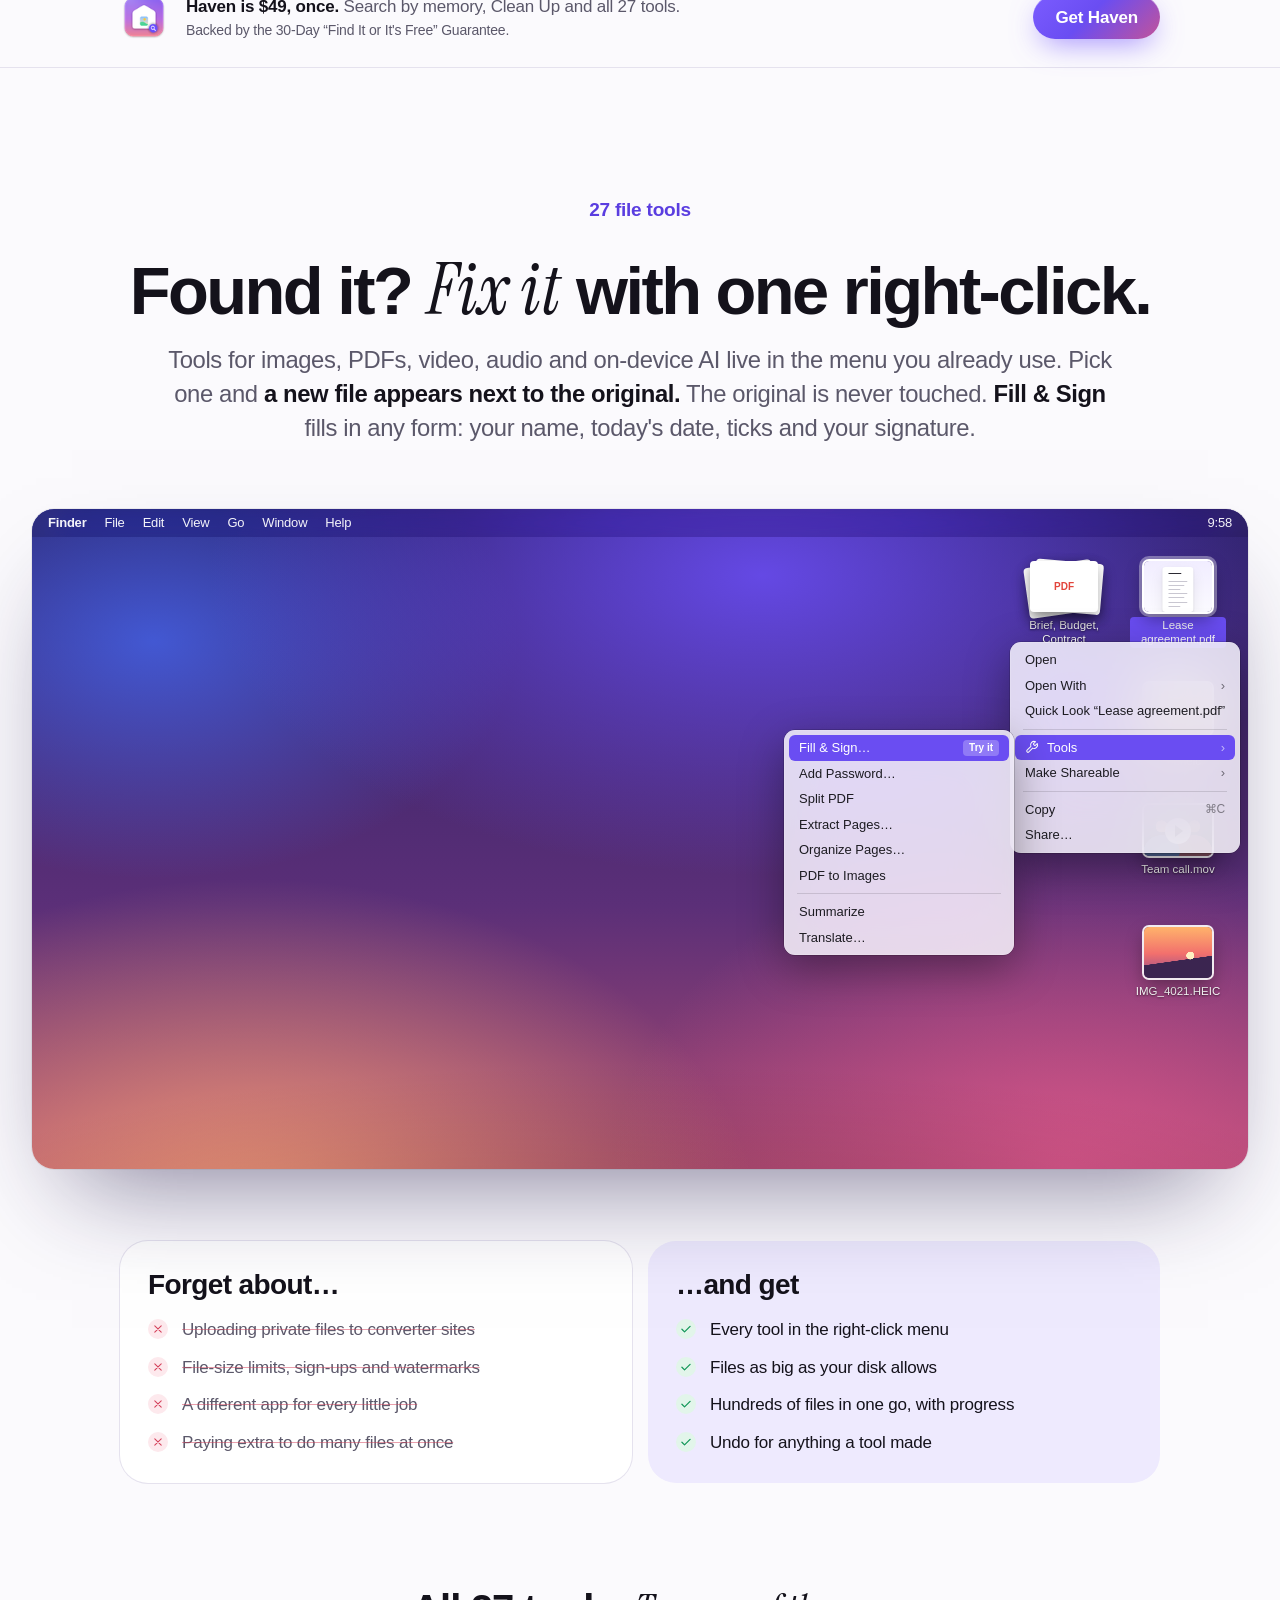
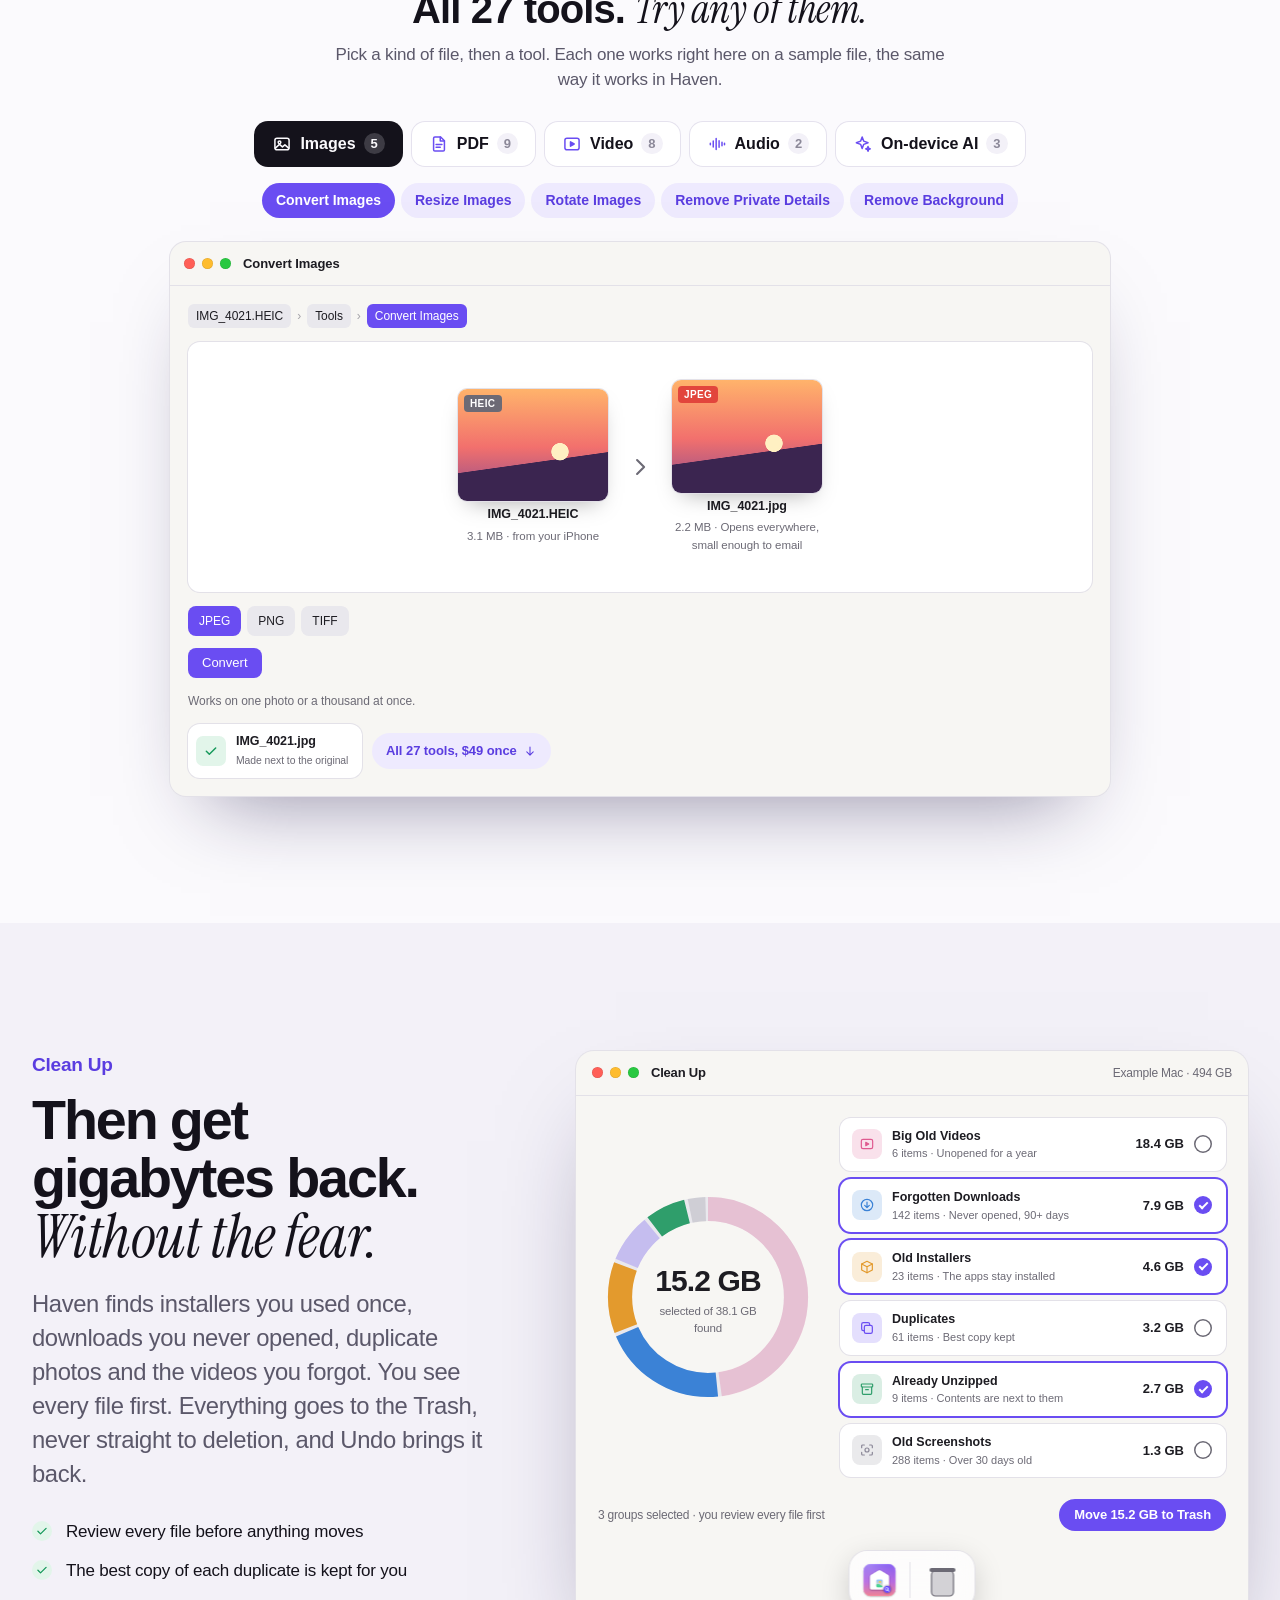
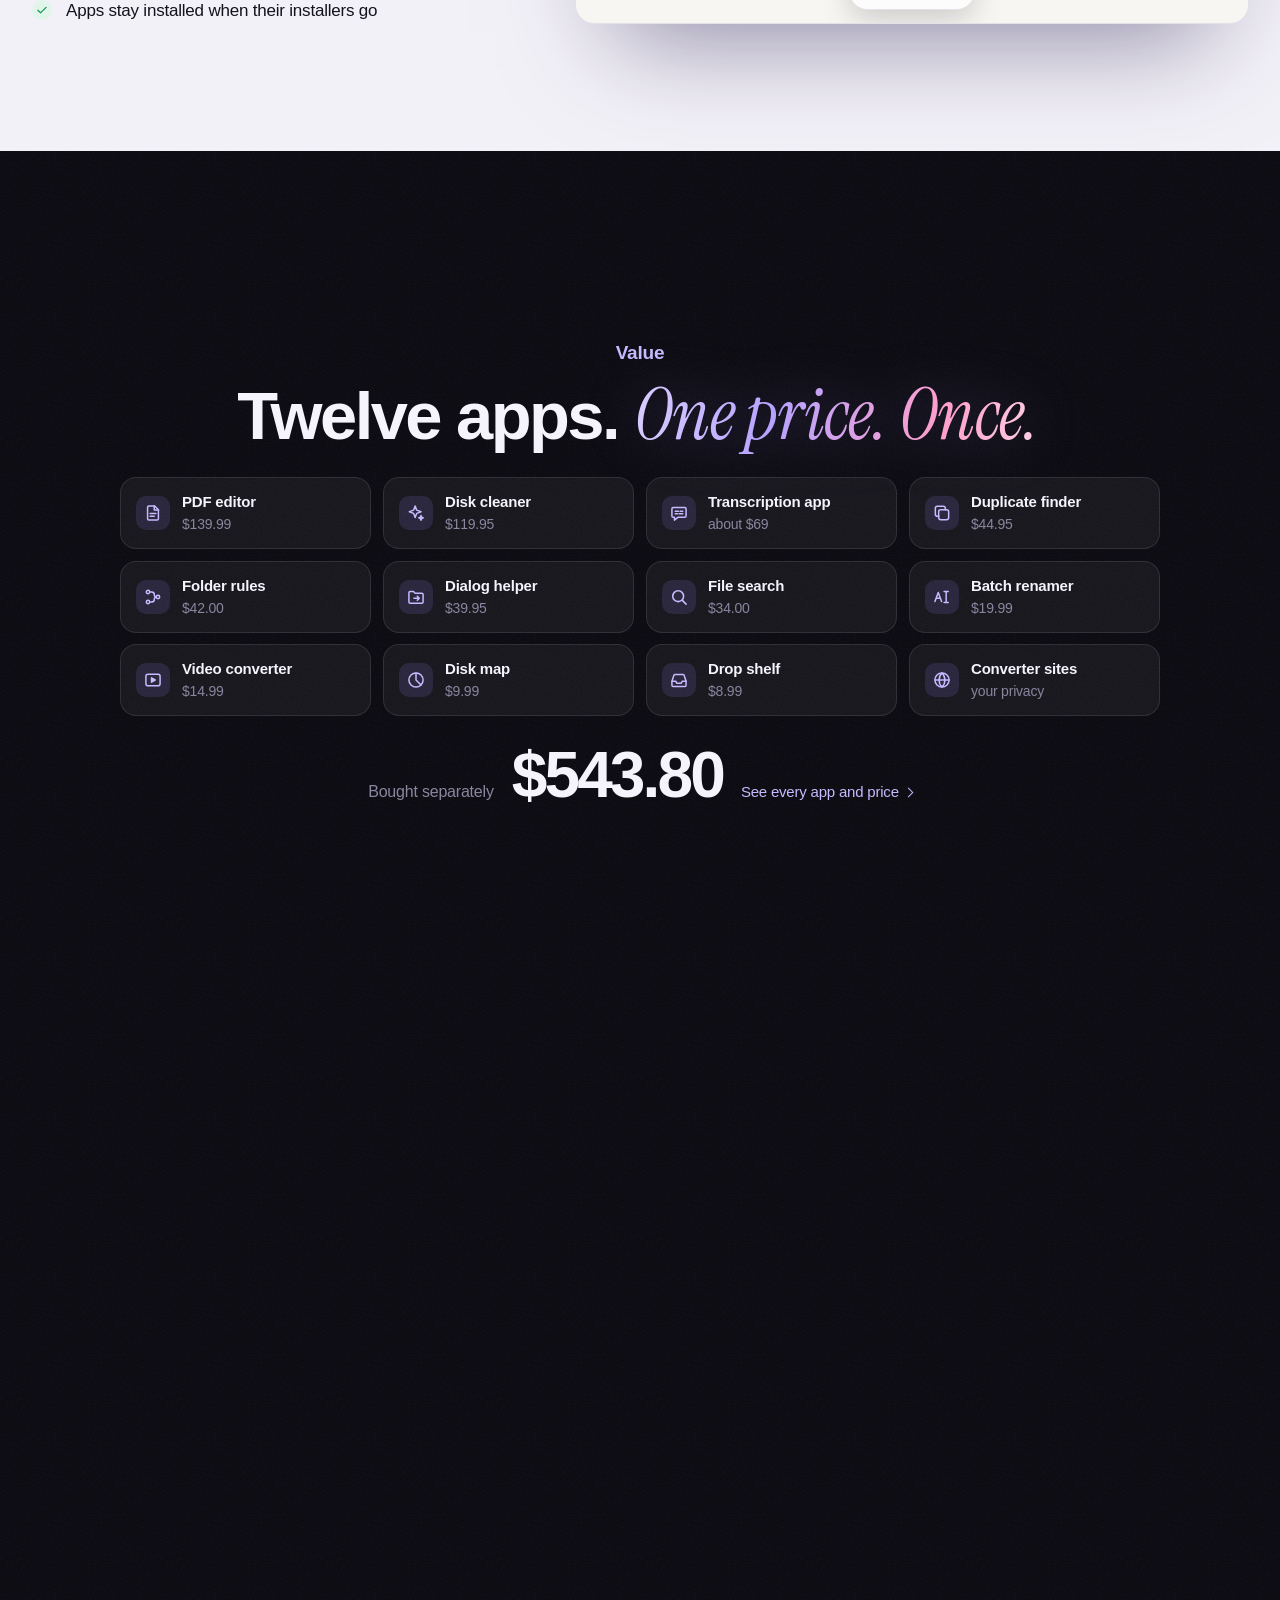
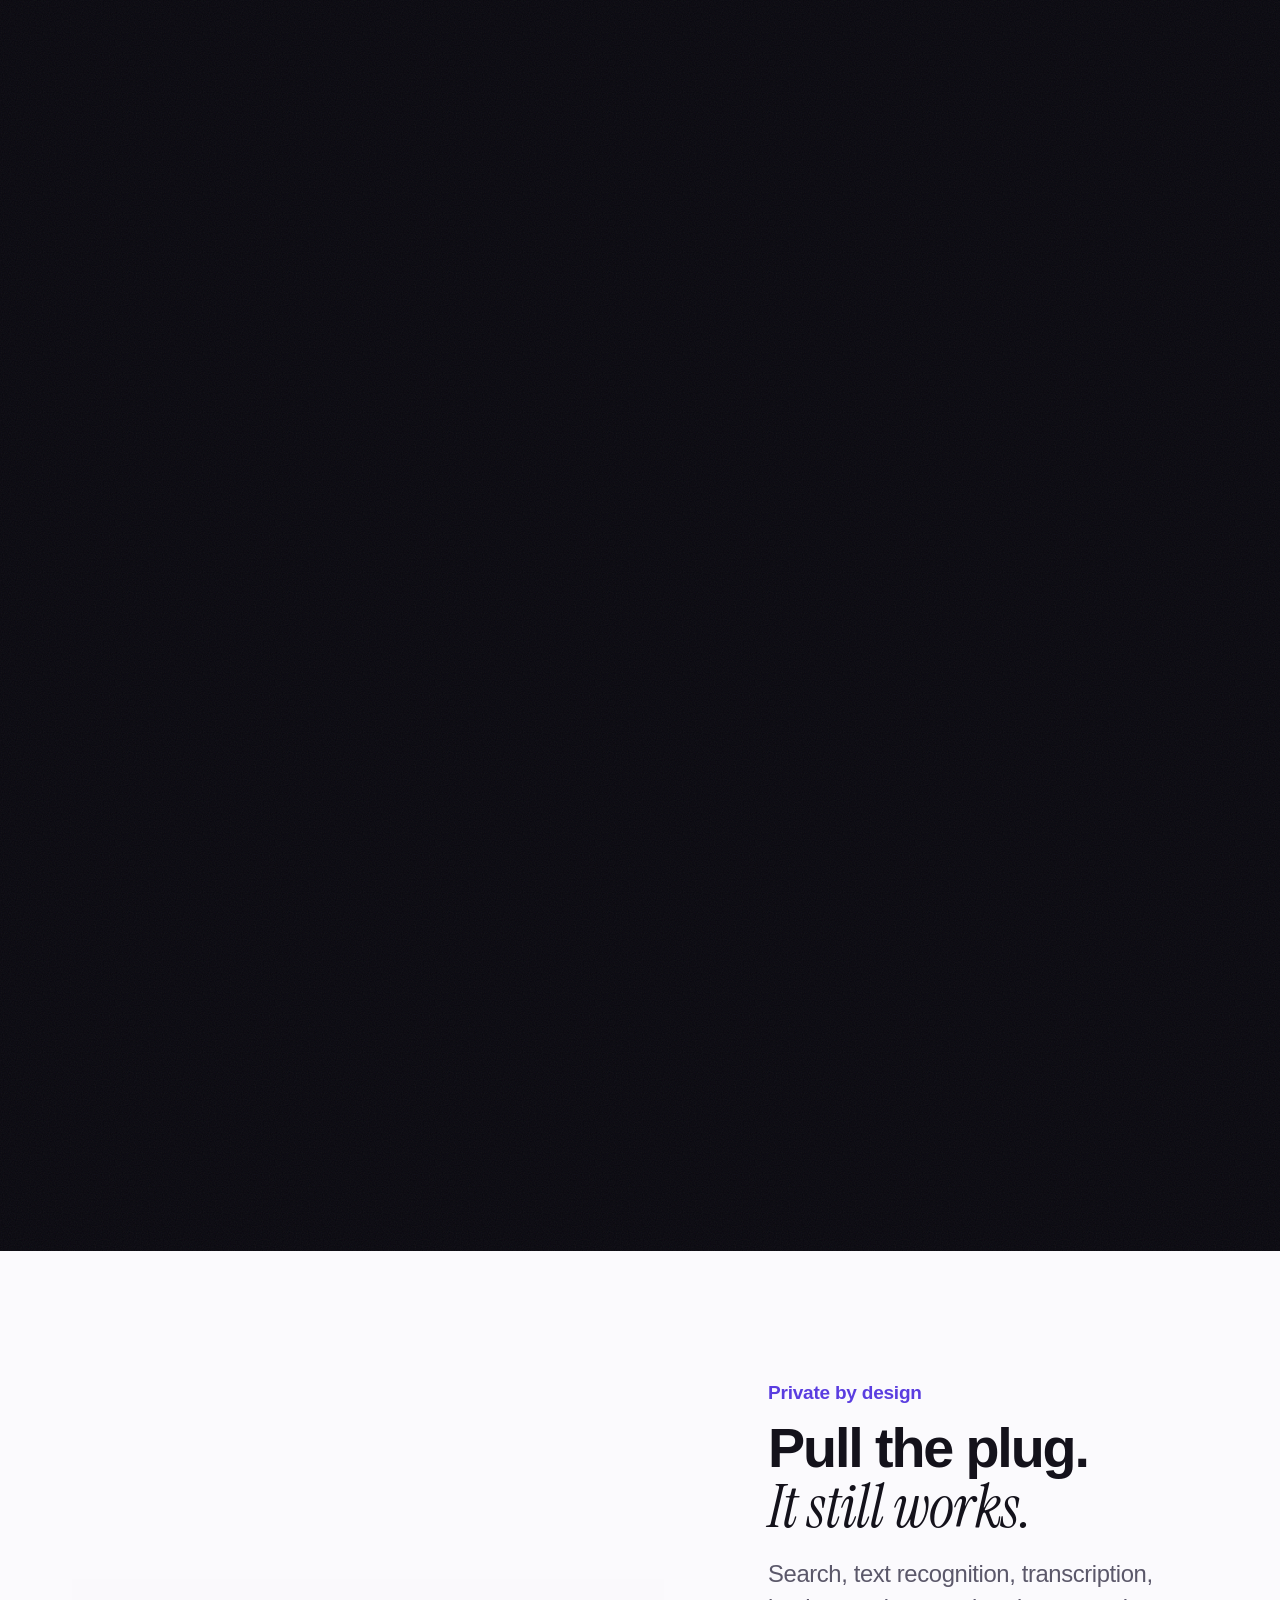
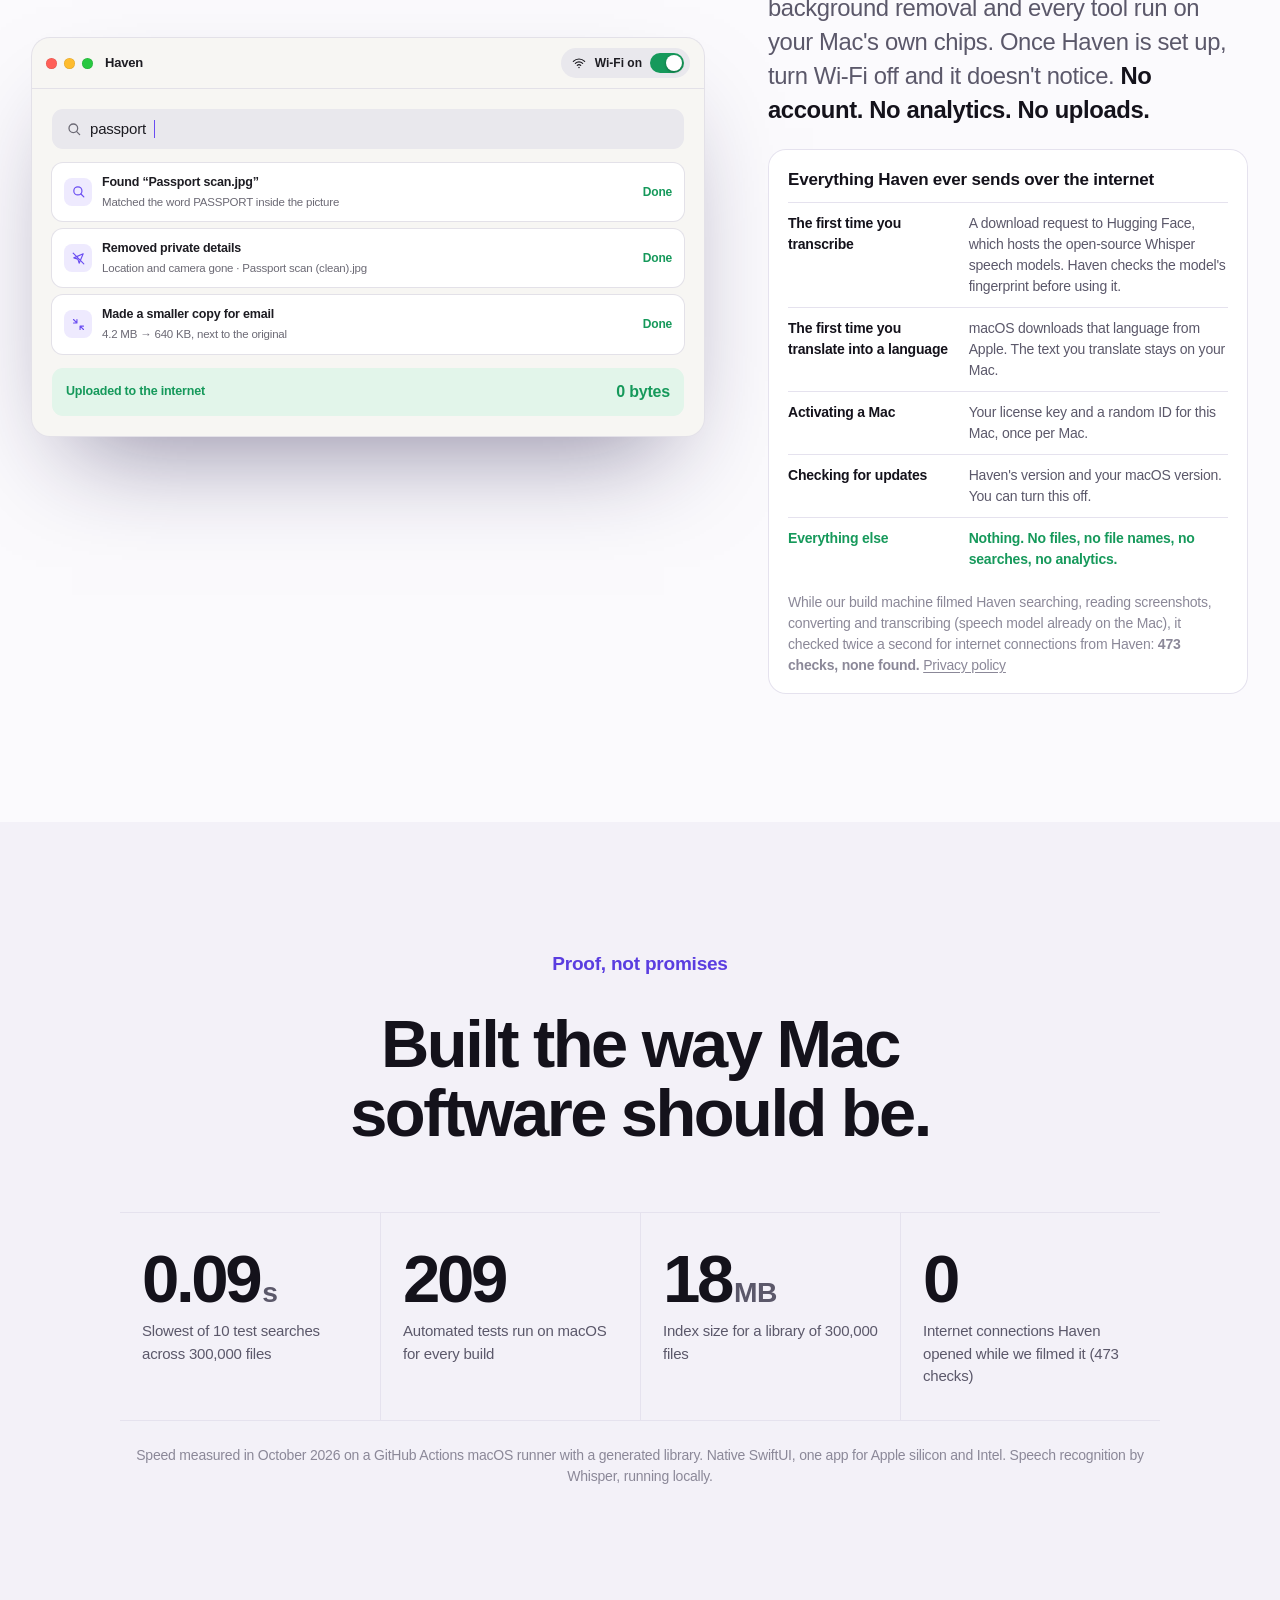
==== commit ec9d589b: "Website: Sign PDF is now Fill & Sign - The lease demo fills the form from My Details, adds the date," ====
--- a/website/index.html
+++ b/website/index.html
@@ -5,7 +5,7 @@
 <meta name="viewport" content="width=device-width, initial-scale=1, viewport-fit=cover">
 <title>Haven for Mac</title>
 <meta name="claude:viewport-fit-sides" content="cover">
-<meta name="description" content="Find any file on your Mac just by describing it, then sign, shrink, merge, convert or transcribe it with one right-click. 27 tools, private and on-device, $49 once.">
+<meta name="description" content="Find any file on your Mac just by describing it, then fill in and sign, shrink, merge, convert or transcribe it with one right-click. 27 tools, private and on-device, $49 once.">
 <meta property="og:type" content="website">
 <meta property="og:title" content="Haven for Mac: find any file just by describing it">
 <meta property="og:description" content="Search by memory, 27 right-click file tools and safe clean-up in one private Mac app. $49 once, 30-day money-back guarantee.">
@@ -120,7 +120,7 @@
   <div class="wrap hero-copy">
     <p class="kicker"><span class="kicker-dot"></span>For everyone who has ever typed “final final v3” into Finder</p>
     <h1 class="h1" id="hero-title">Find any file on your Mac <em class="serif glowtext">just by describing it.</em></h1>
-    <p class="lead">No file name needed. Type what you remember, like <q>the invoice Sam emailed last week</q>, and Haven finds it in under a second. Then sign, shrink, merge, convert or transcribe it with one right-click. <strong>27 tools, all on your Mac. Nothing uploaded.</strong></p>
+    <p class="lead">No file name needed. Type what you remember, like <q>the invoice Sam emailed last week</q>, and Haven finds it in under a second. Then fill in and sign, shrink, merge, convert or transcribe it with one right-click. <strong>27 tools, all on your Mac. Nothing uploaded.</strong></p>
   </div>
 
   <div class="pile-wrap wrap-wide" id="pile">
@@ -354,7 +354,7 @@
     <div class="sec-head center">
       <p class="eyebrow">27 file tools</p>
       <h2 class="h2" id="tools-title">Found it? <em class="serif">Fix it</em> with one right-click.</h2>
-      <p class="lead">Tools for images, PDFs, video, audio and on-device AI live in the menu you already use. Pick one and <strong>a new file appears next to the original.</strong> The original is never touched.</p>
+      <p class="lead">Tools for images, PDFs, video, audio and on-device AI live in the menu you already use. Pick one and <strong>a new file appears next to the original.</strong> The original is never touched. <strong>Fill &amp; Sign</strong> fills in any form: your name, today's date, ticks and your signature.</p>
     </div>
   </div>
   <div class="wrap-wide">
@@ -516,7 +516,7 @@
   <div class="wrap-wide">
     <div class="sec-head center"><p class="eyebrow">Who it's for</p><h2 class="h2" id="who-title">If your Mac is where your work lives, <em class="serif">Haven is for you.</em></h2></div>
     <div class="personas">
-      <article class="persona"><span class="p-ic"><svg aria-hidden="true"><use href="#i-brief"/></svg></span><h3>Freelancers and consultants</h3><ul><li>Find “the brief from Slack in March” in seconds</li><li>Sign contracts without printing anything</li><li>Merge invoices and receipts into one PDF</li></ul></article>
+      <article class="persona"><span class="p-ic"><svg aria-hidden="true"><use href="#i-brief"/></svg></span><h3>Freelancers and consultants</h3><ul><li>Find “the brief from Slack in March” in seconds</li><li>Fill in and sign contracts without printing anything</li><li>Merge invoices and receipts into one PDF</li></ul></article>
       <article class="persona"><span class="p-ic"><svg aria-hidden="true"><use href="#i-cap"/></svg></span><h3>Students and researchers</h3><ul><li>Turn lectures into searchable transcripts</li><li>Find the slide with “mitochondria” in a screenshot</li><li>Split a 400-page PDF into chapters</li></ul></article>
       <article class="persona"><span class="p-ic"><svg aria-hidden="true"><use href="#i-heart"/></svg></span><h3>Parents and photo-takers</h3><ul><li>See every photo the family sent on WhatsApp</li><li>Clear duplicate shots and bursts safely</li><li>Strip location data before you share</li></ul></article>
       <article class="persona"><span class="p-ic"><svg aria-hidden="true"><use href="#i-store"/></svg></span><h3>Small-business owners</h3><ul><li>Pull up any invoice by who sent it</li><li>Password-protect documents in one click</li><li>File receipts into monthly folders automatically</li></ul></article>
@@ -552,7 +552,7 @@
       <div class="receipt" id="receipt" aria-label="What Haven replaces, with each app's price">
         <div class="r-head"><img src="assets/img/icon-64.png" alt="" width="36" height="36"><b>HAVEN FOR MAC</b><span>What it replaces</span></div>
         <ul class="r-lines">
-          <li><span>PDF tools <small>vs PDF Expert</small></span><b>$139.99</b></li>
+          <li><span>PDF tools, Fill &amp; Sign <small>vs PDF Expert</small></span><b>$139.99</b></li>
           <li><span>Clean Up <small>vs CleanMyMac</small></span><b>$119.95</b></li>
           <li><span>Transcribe <small>vs MacWhisper Pro</small></span><b>$69.00</b></li>
           <li><span>Duplicates <small>vs Gemini 2</small></span><b>$44.95</b></li>
--- a/website/assets/site.css
+++ b/website/assets/site.css
@@ -512,8 +512,17 @@
 .paper { background: #fff; color: #23222a; border-radius: 6px; box-shadow: 0 1px 3px rgba(0, 0, 0, 0.12), 0 14px 30px -12px rgba(0, 0, 0, 0.25); padding: 20px 20px 16px; font-size: 10.5px; line-height: 1.5; position: relative; }
 .paper h5 { font-size: 13px; margin: 0 0 8px; font-family: var(--font-display); }
 .paper p { color: #5f5d68; margin-bottom: 6px; }
-.paper .sigline { margin-top: 58px; border-top: 1px solid #9c9aa6; padding-top: 4px; color: #8e8c98; font-size: 9.5px; position: relative; display: flex; justify-content: space-between; }
+.paper .sigline { margin-top: 50px; border-top: 1px solid #9c9aa6; padding-top: 4px; color: #8e8c98; font-size: 9.5px; position: relative; display: flex; justify-content: space-between; }
 .paper .sigslot { position: absolute; left: 0; bottom: 100%; width: 60%; height: 52px; }
+.paper .ffield { display: grid; grid-template-columns: 74px minmax(0, 1fr); align-items: end; gap: 8px; margin: 8px 0 4px; color: #6b6976; }
+.paper .ffield b { min-height: 17px; padding: 1px 6px; border-radius: 3px; background: #ebeffc; color: #1c1b22; font-weight: 500; font-size: 11px; }
+.paper .fcheck { display: flex; align-items: center; gap: 7px; margin-top: 10px; color: #5f5d68; }
+.paper .fcheck i { position: relative; flex: none; width: 11px; height: 11px; border: 1px solid #9c9aa6; border-radius: 2px; }
+.paper .fcheck i.on::after { content: "✓"; position: absolute; left: -1px; top: -6px; font-size: 14px; font-style: normal; font-weight: 700; color: #1c1b22; animation: sig-drop 0.3s var(--ease) both; }
+.paper .sigdate { position: absolute; right: 0; bottom: 100%; padding-bottom: 3px; color: #1c1b22; font-size: 11px; }
+.fsteps { display: grid; gap: 10px; }
+.fbtns { display: flex; flex-wrap: wrap; gap: 6px; }
+.fbtns .wbtn.on { background: #6a4df2; color: #fff; opacity: 1; }
 .paper .sigslot img { width: 100%; height: 100%; object-fit: contain; object-position: left bottom; animation: sig-drop 0.45s var(--ease) both; }
 @keyframes sig-drop { from { opacity: 0; transform: translateY(-14px) scale(1.06); } to { opacity: 1; transform: none; } }
 .pad { border-radius: 12px; background: var(--win-card); box-shadow: 0 0 0 1px var(--win-line); padding: 10px; display: grid; gap: 8px; }
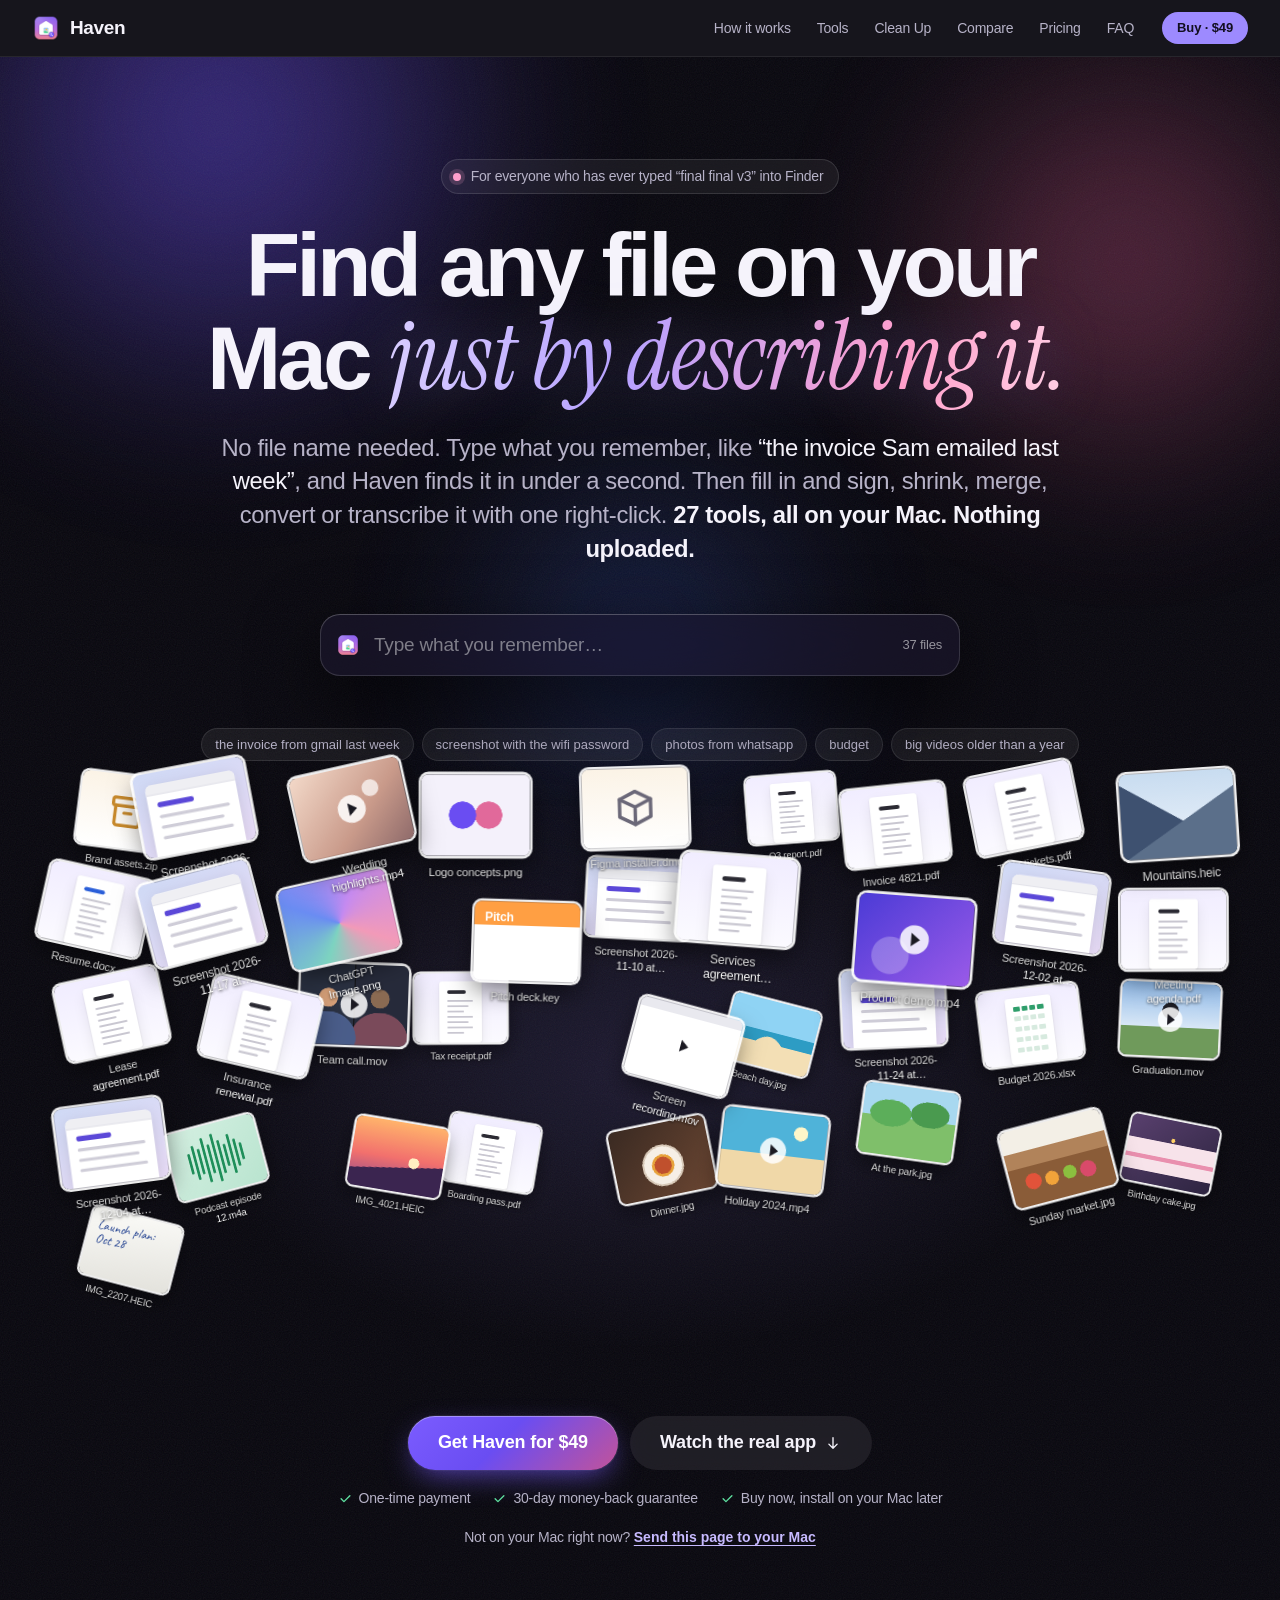
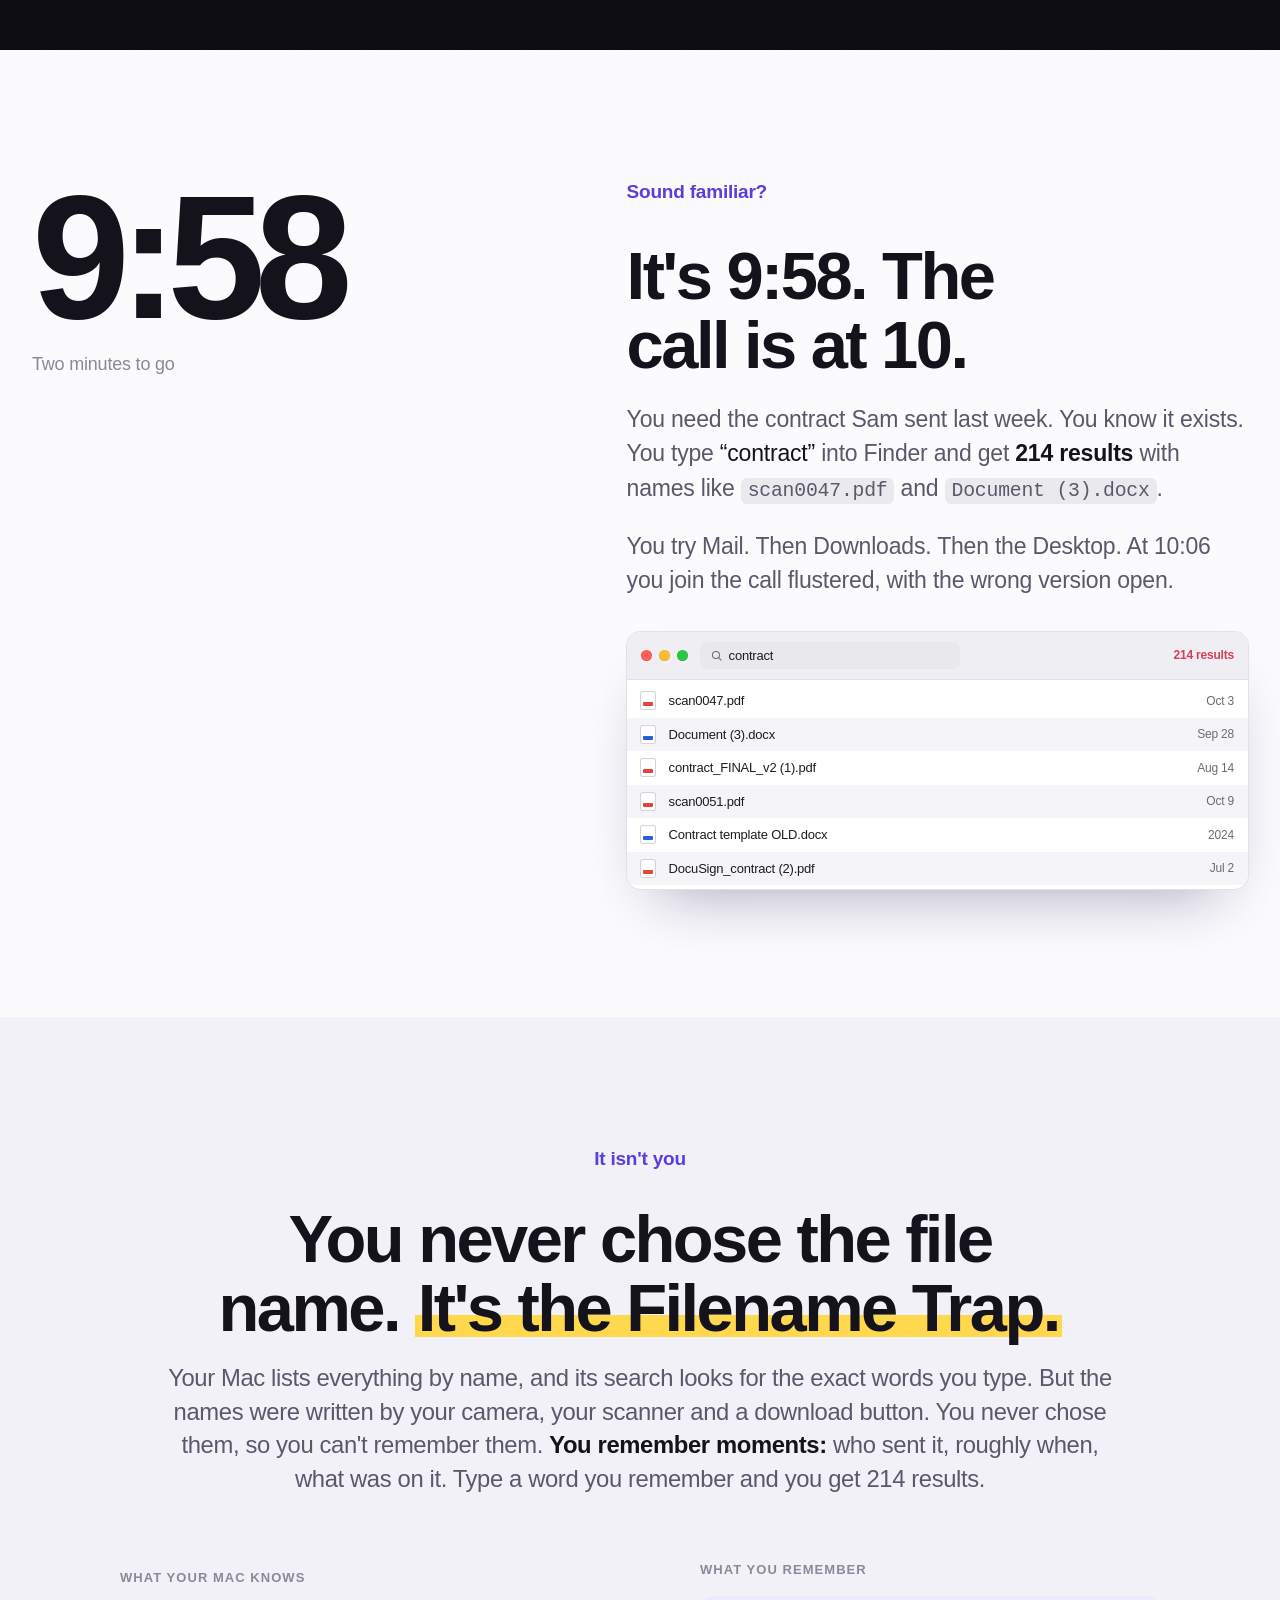
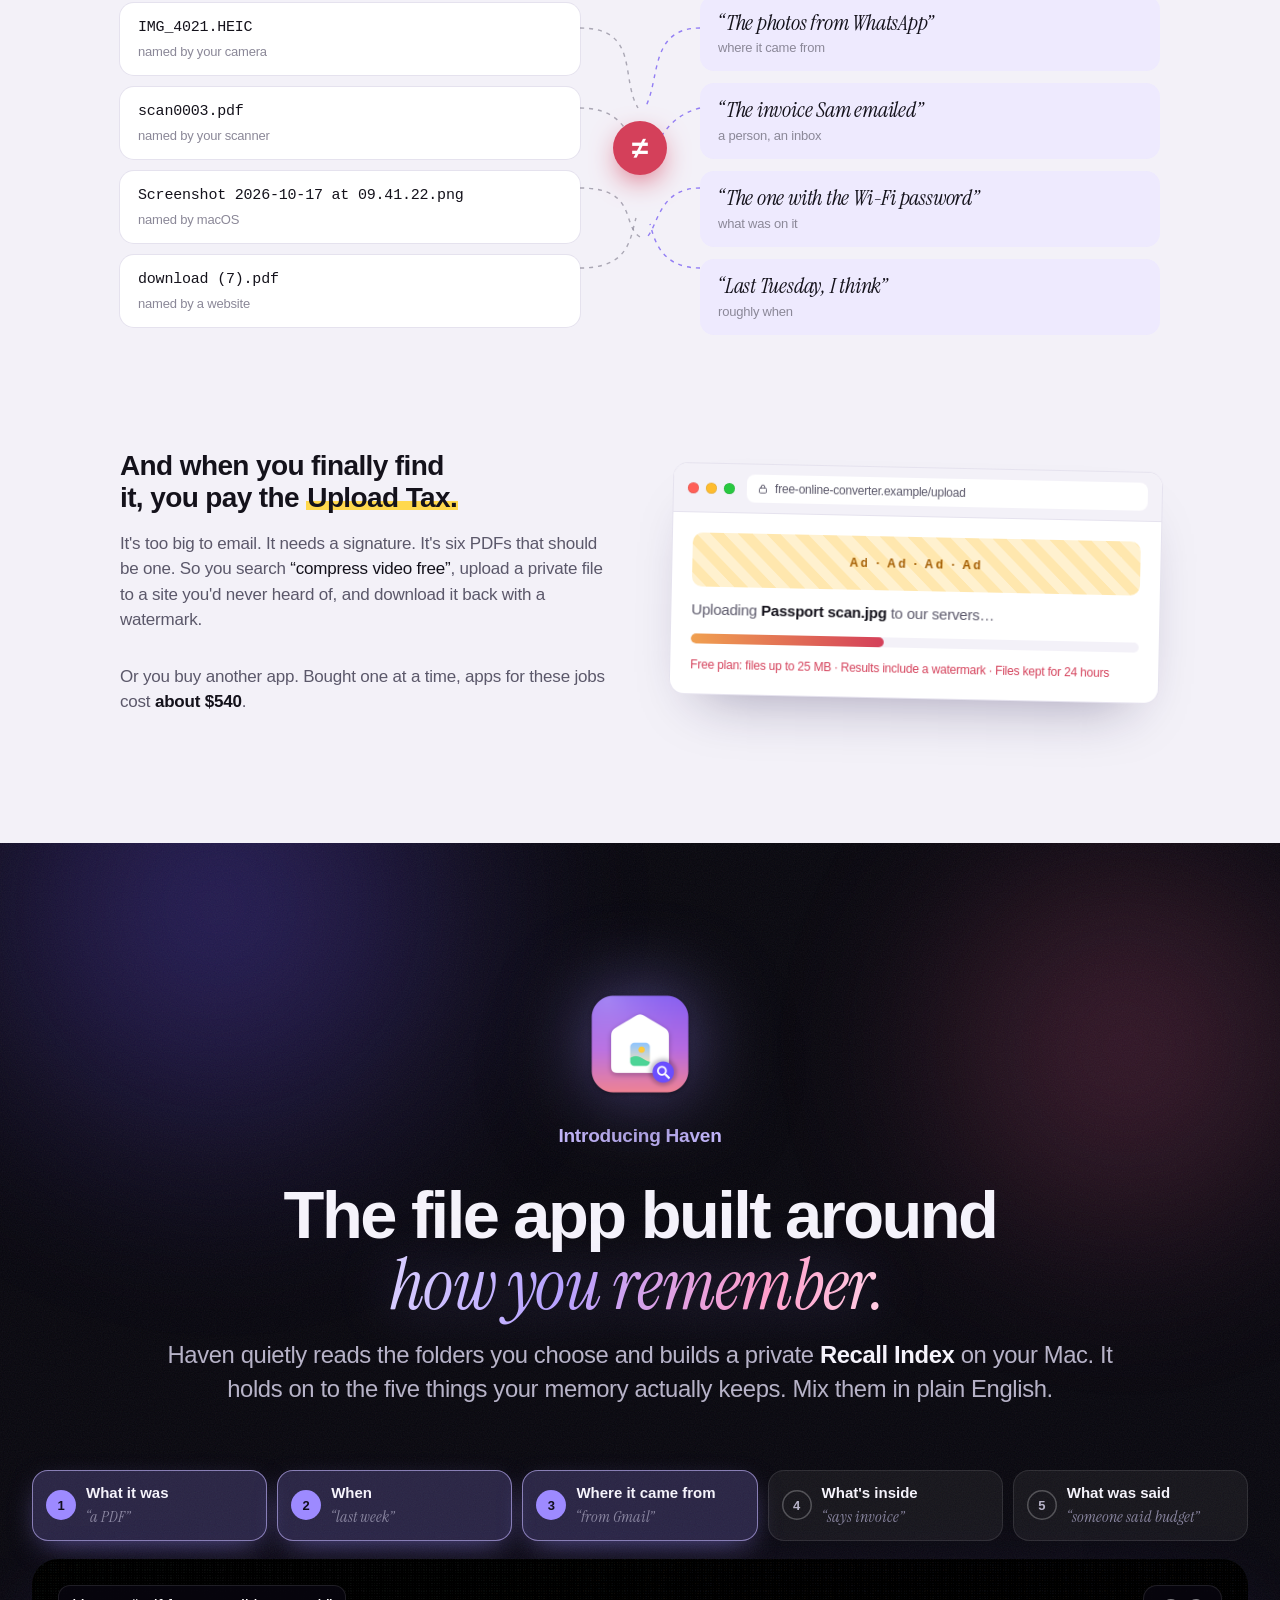
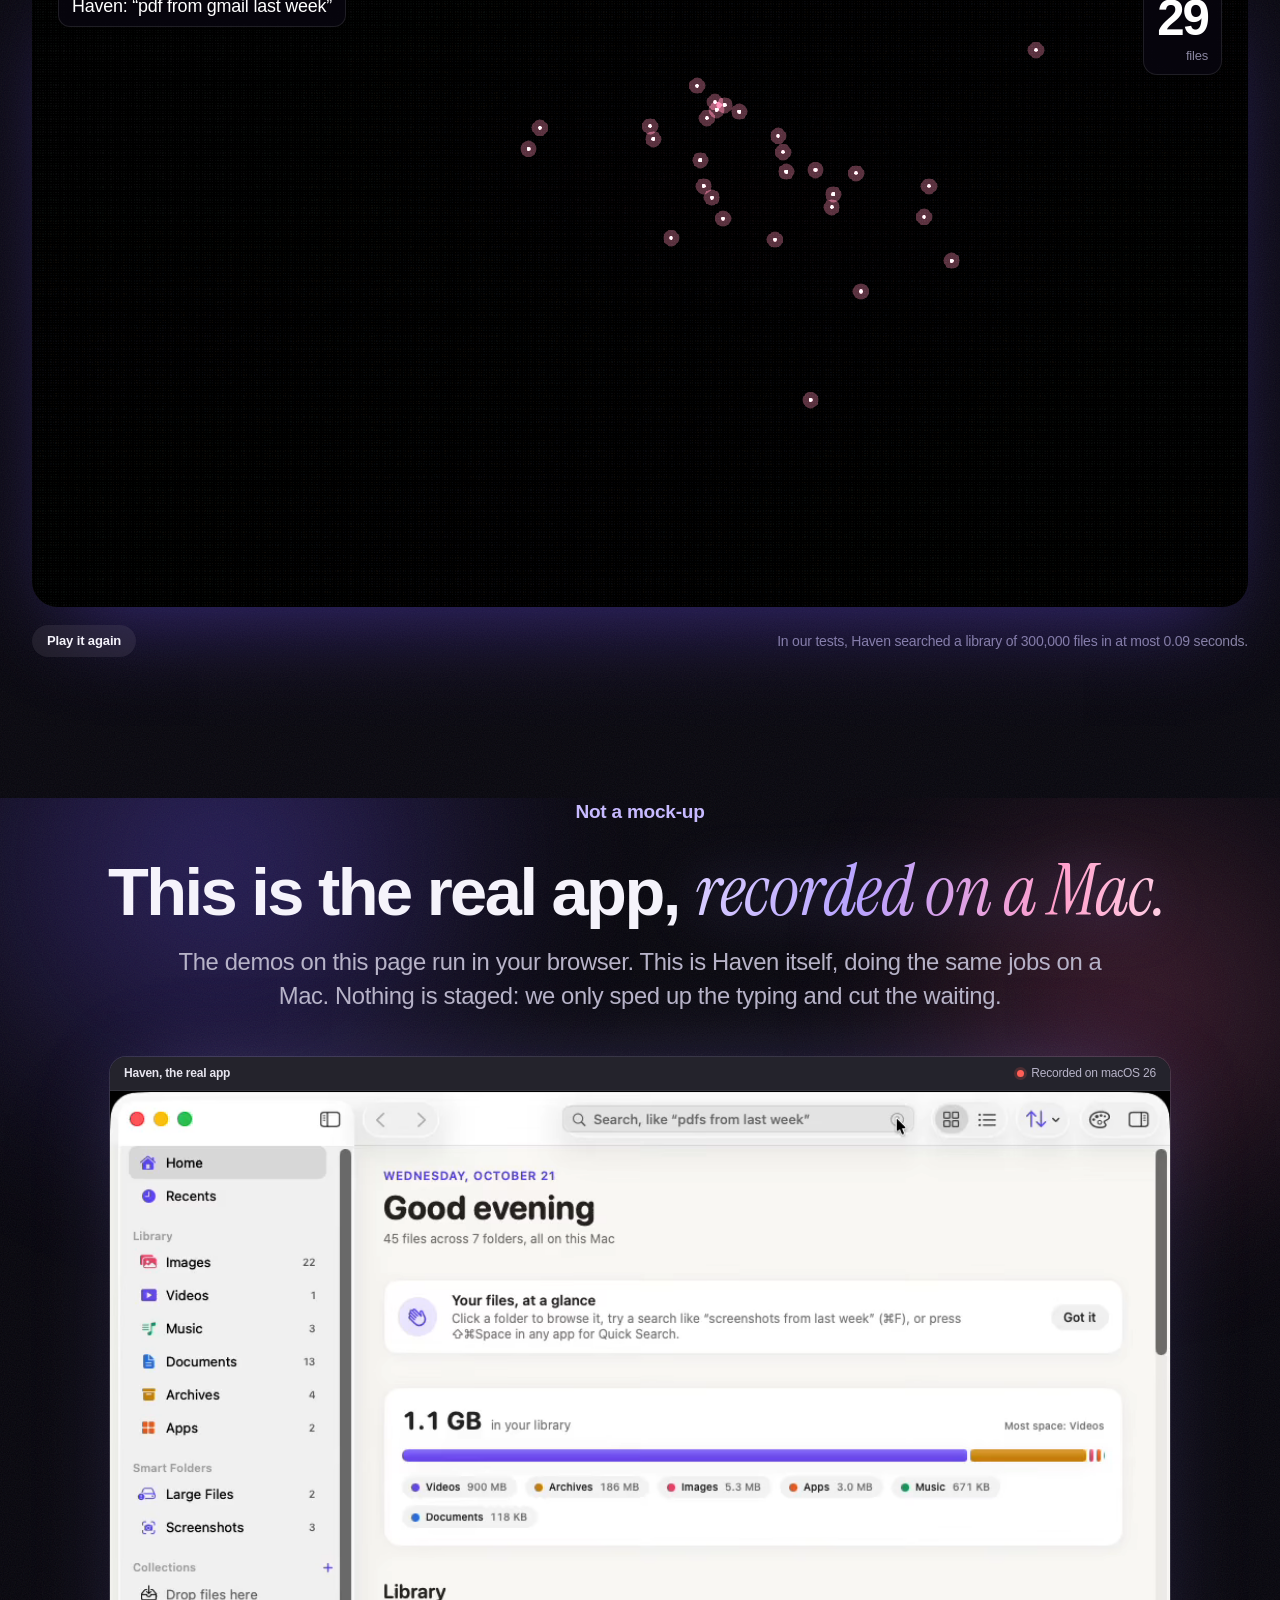
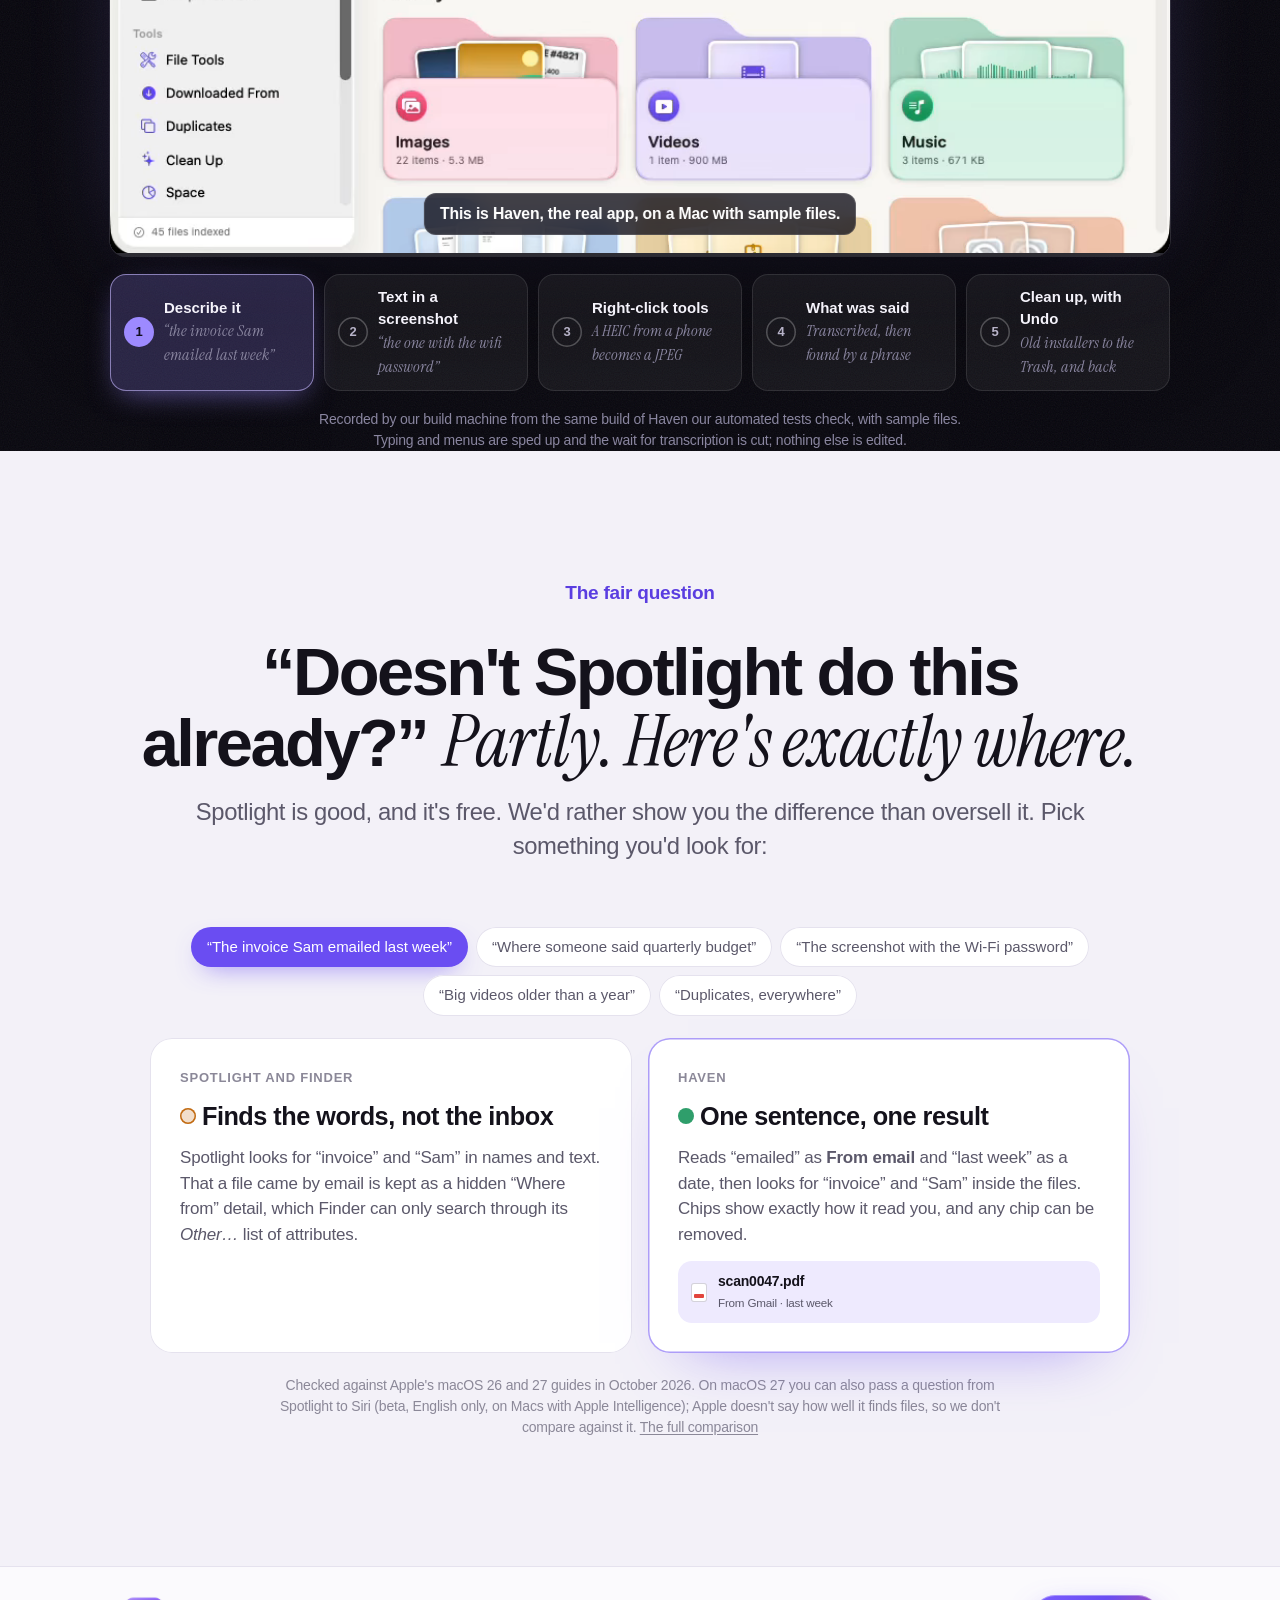
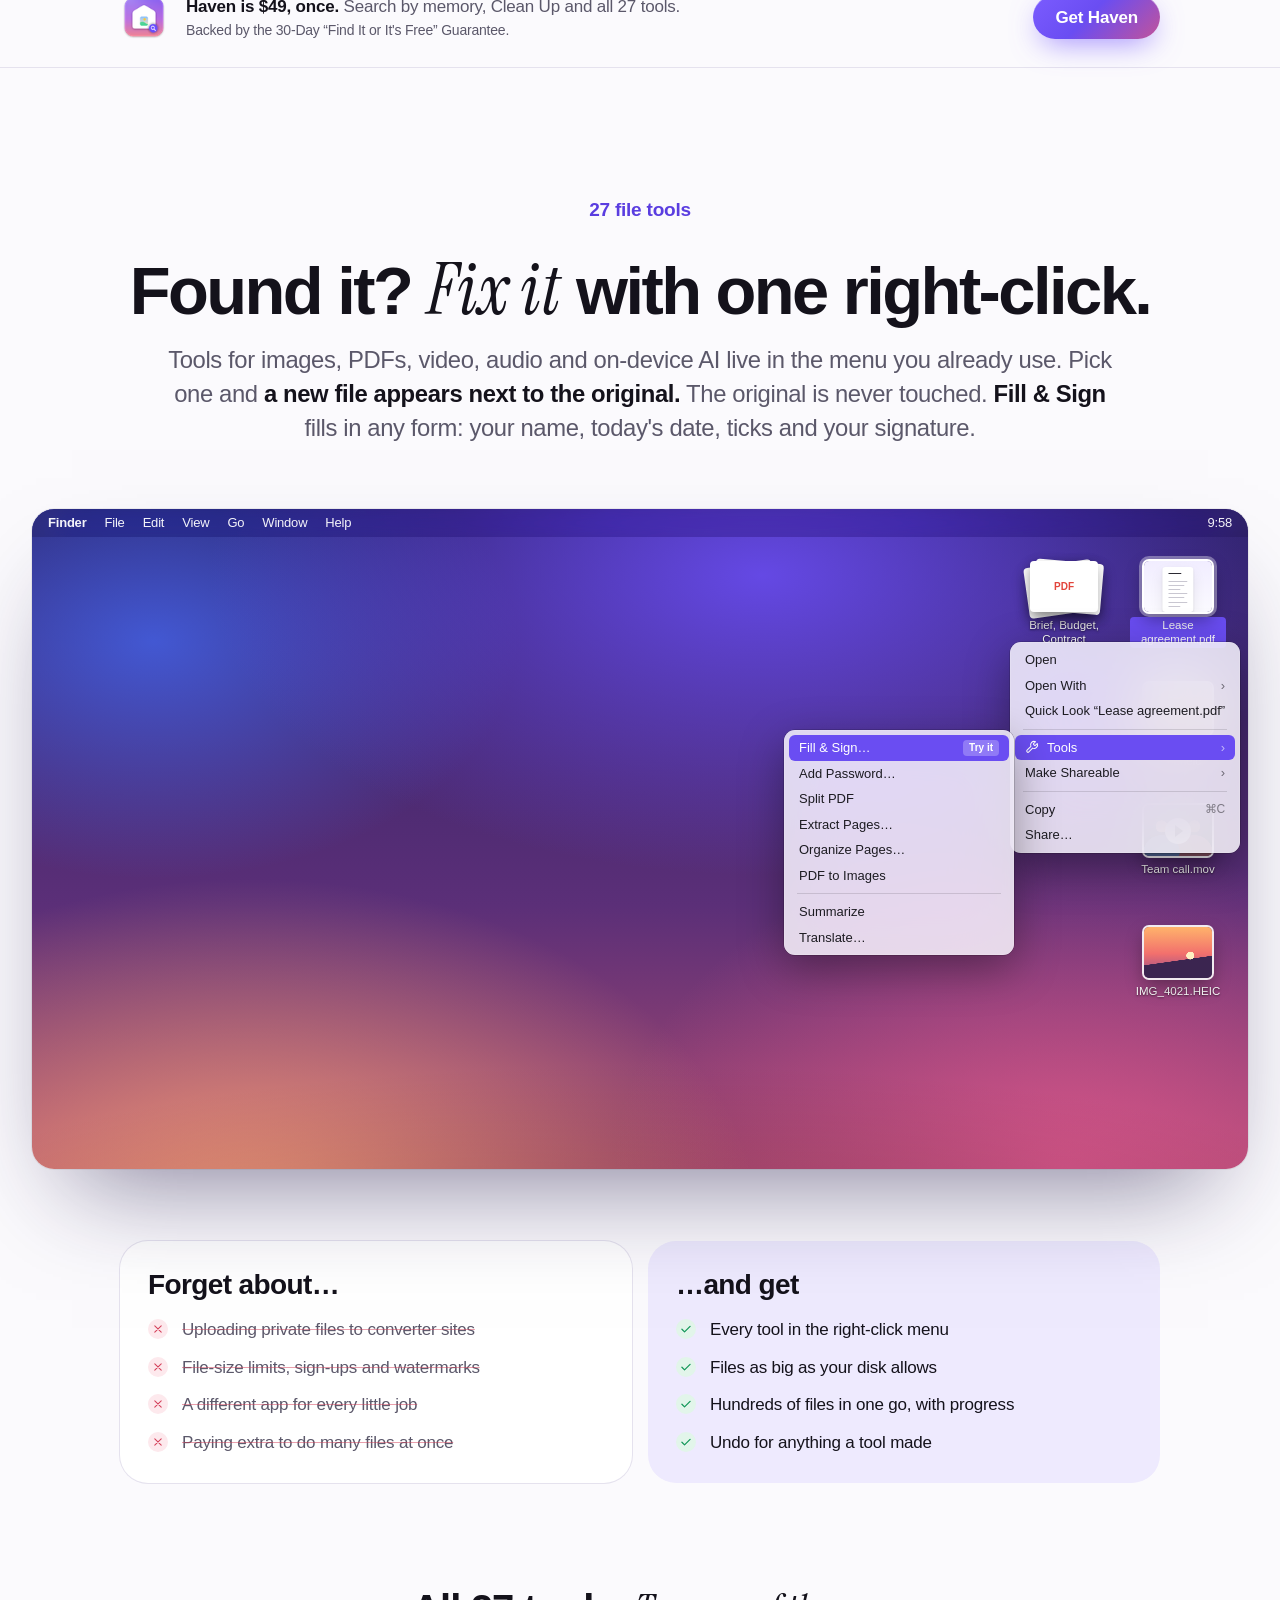
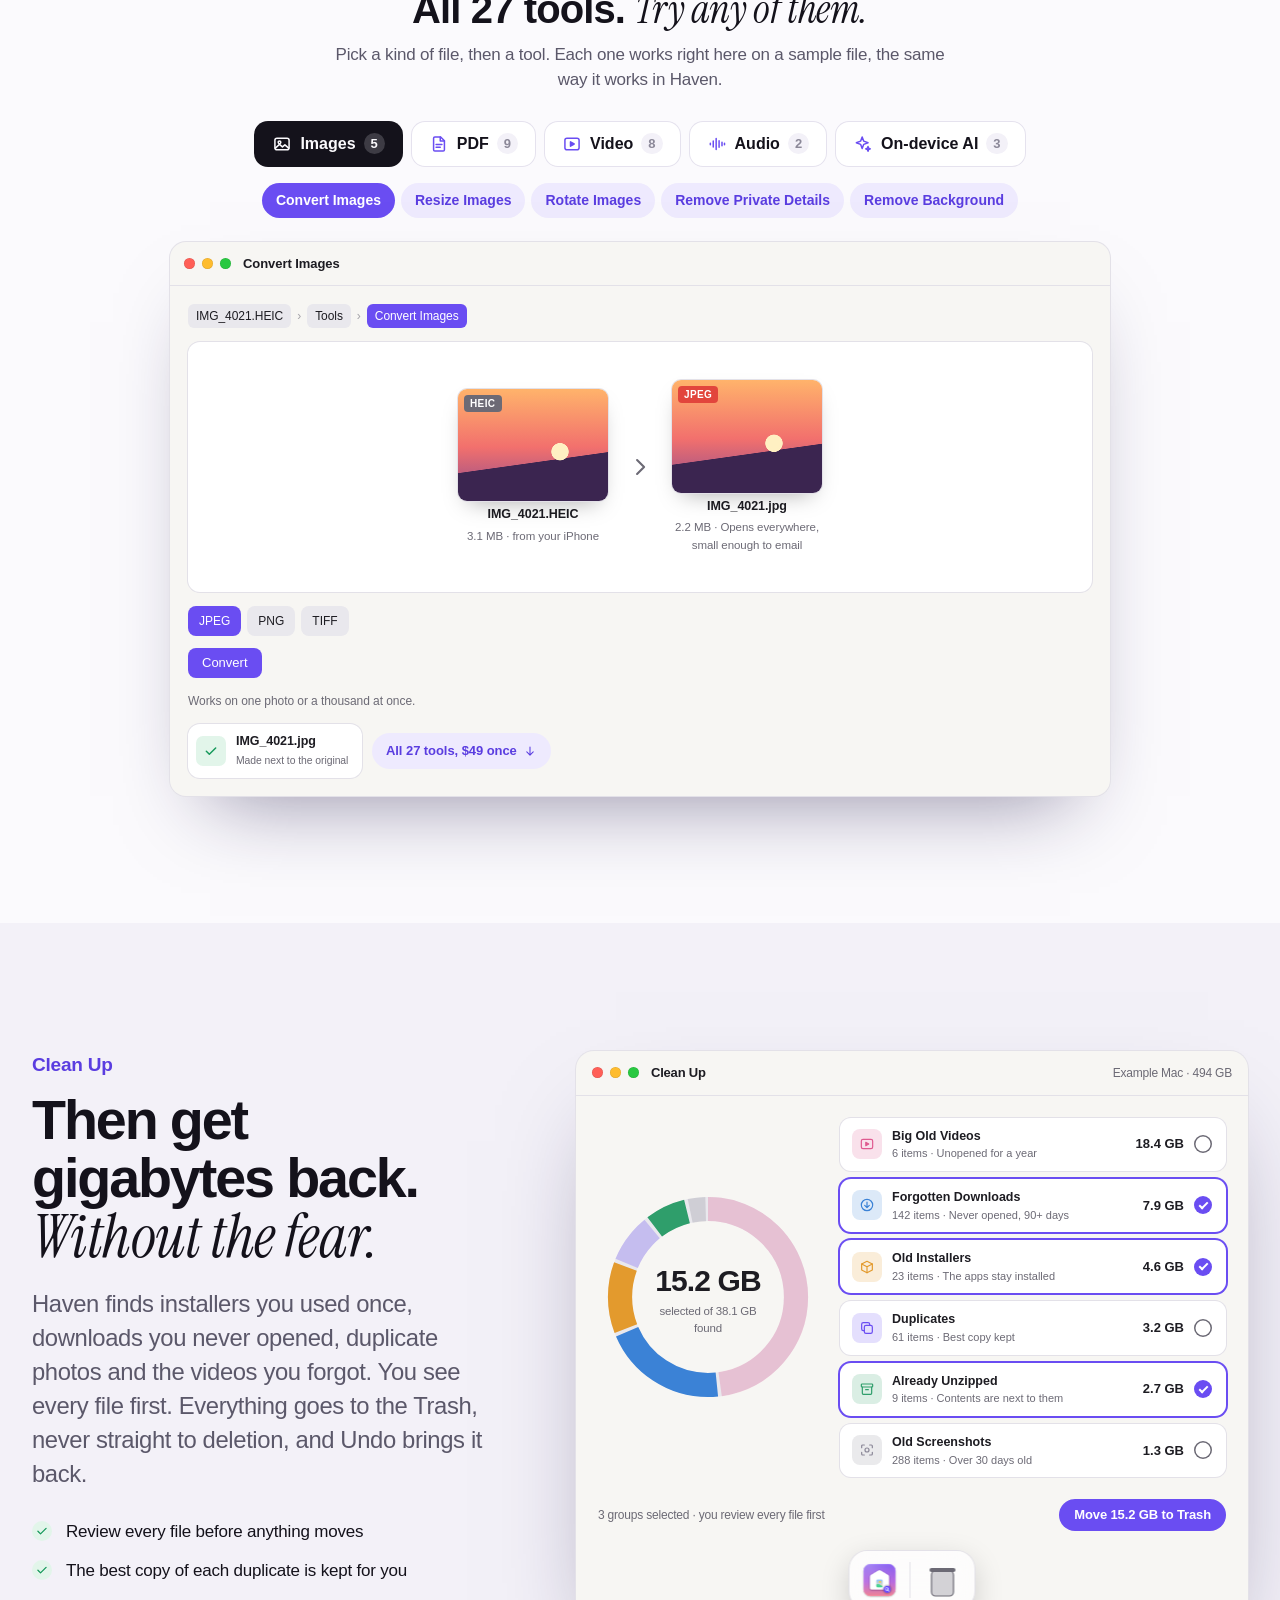
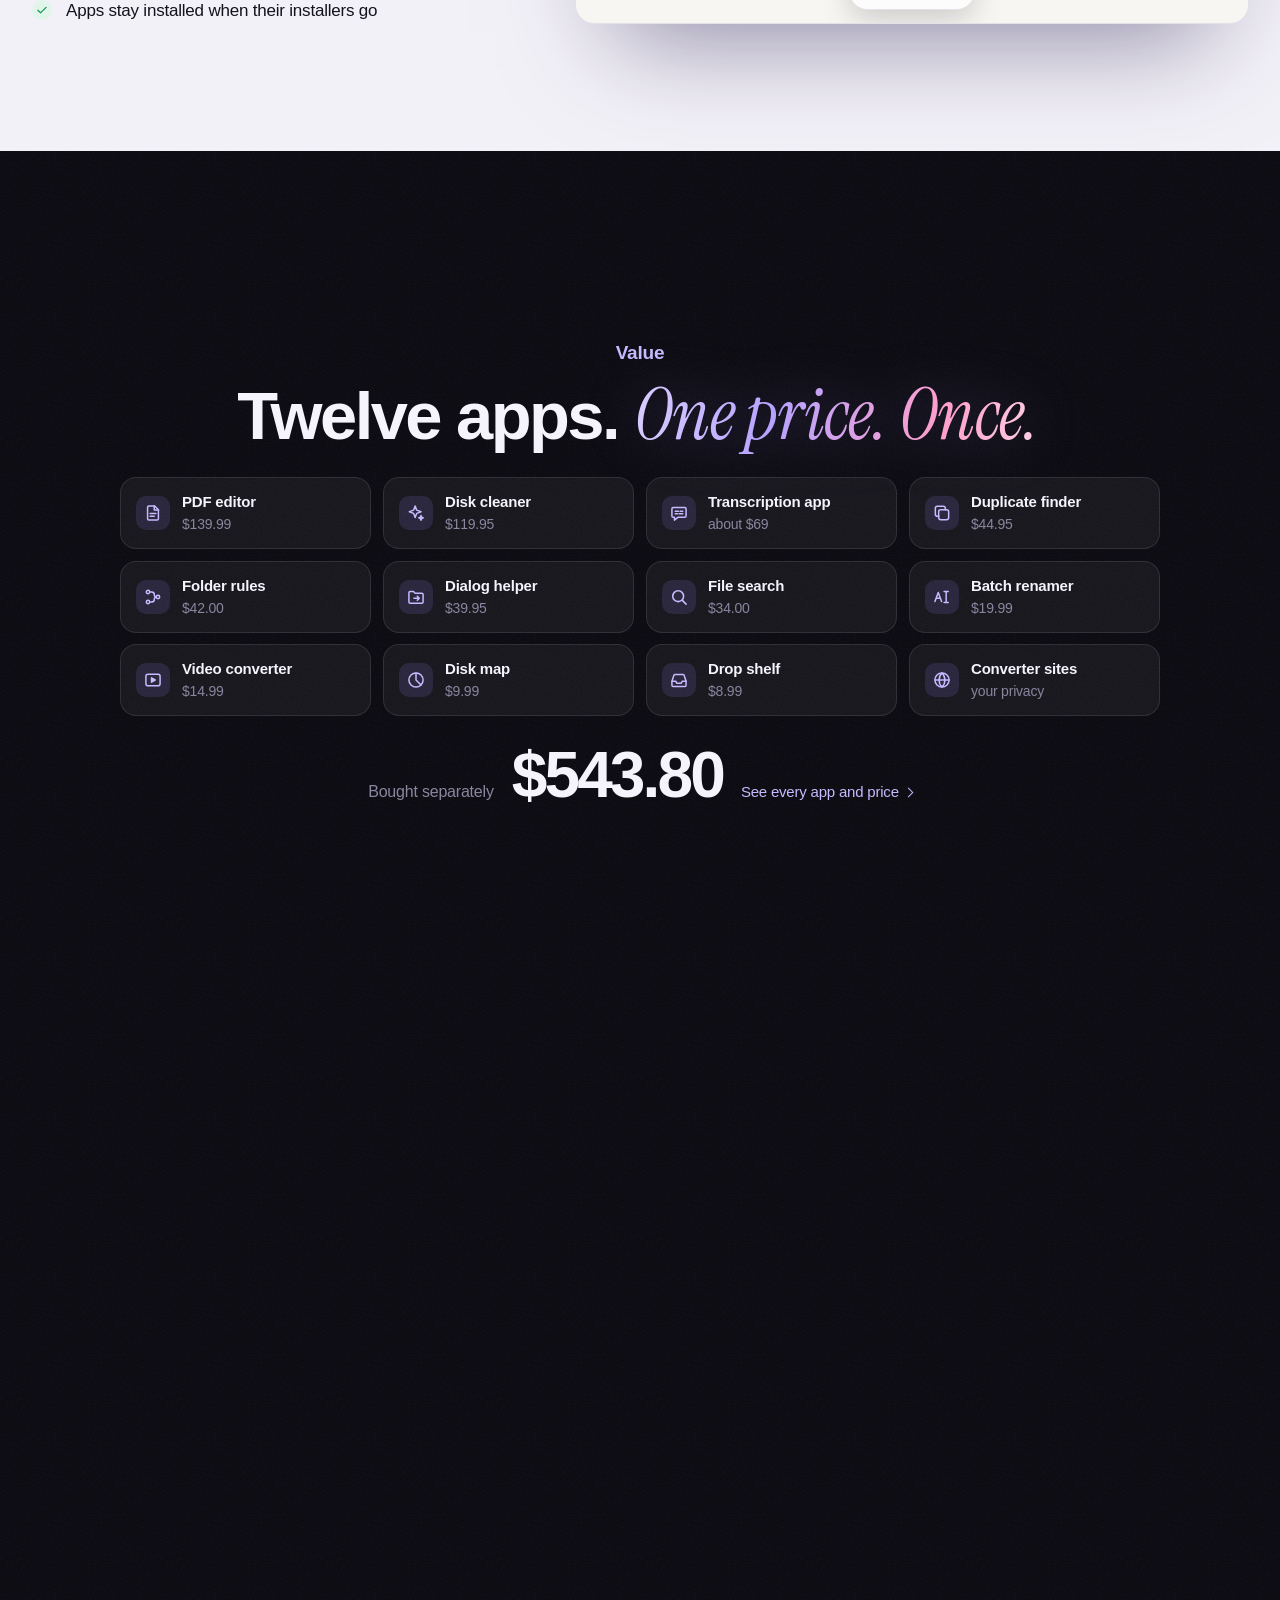
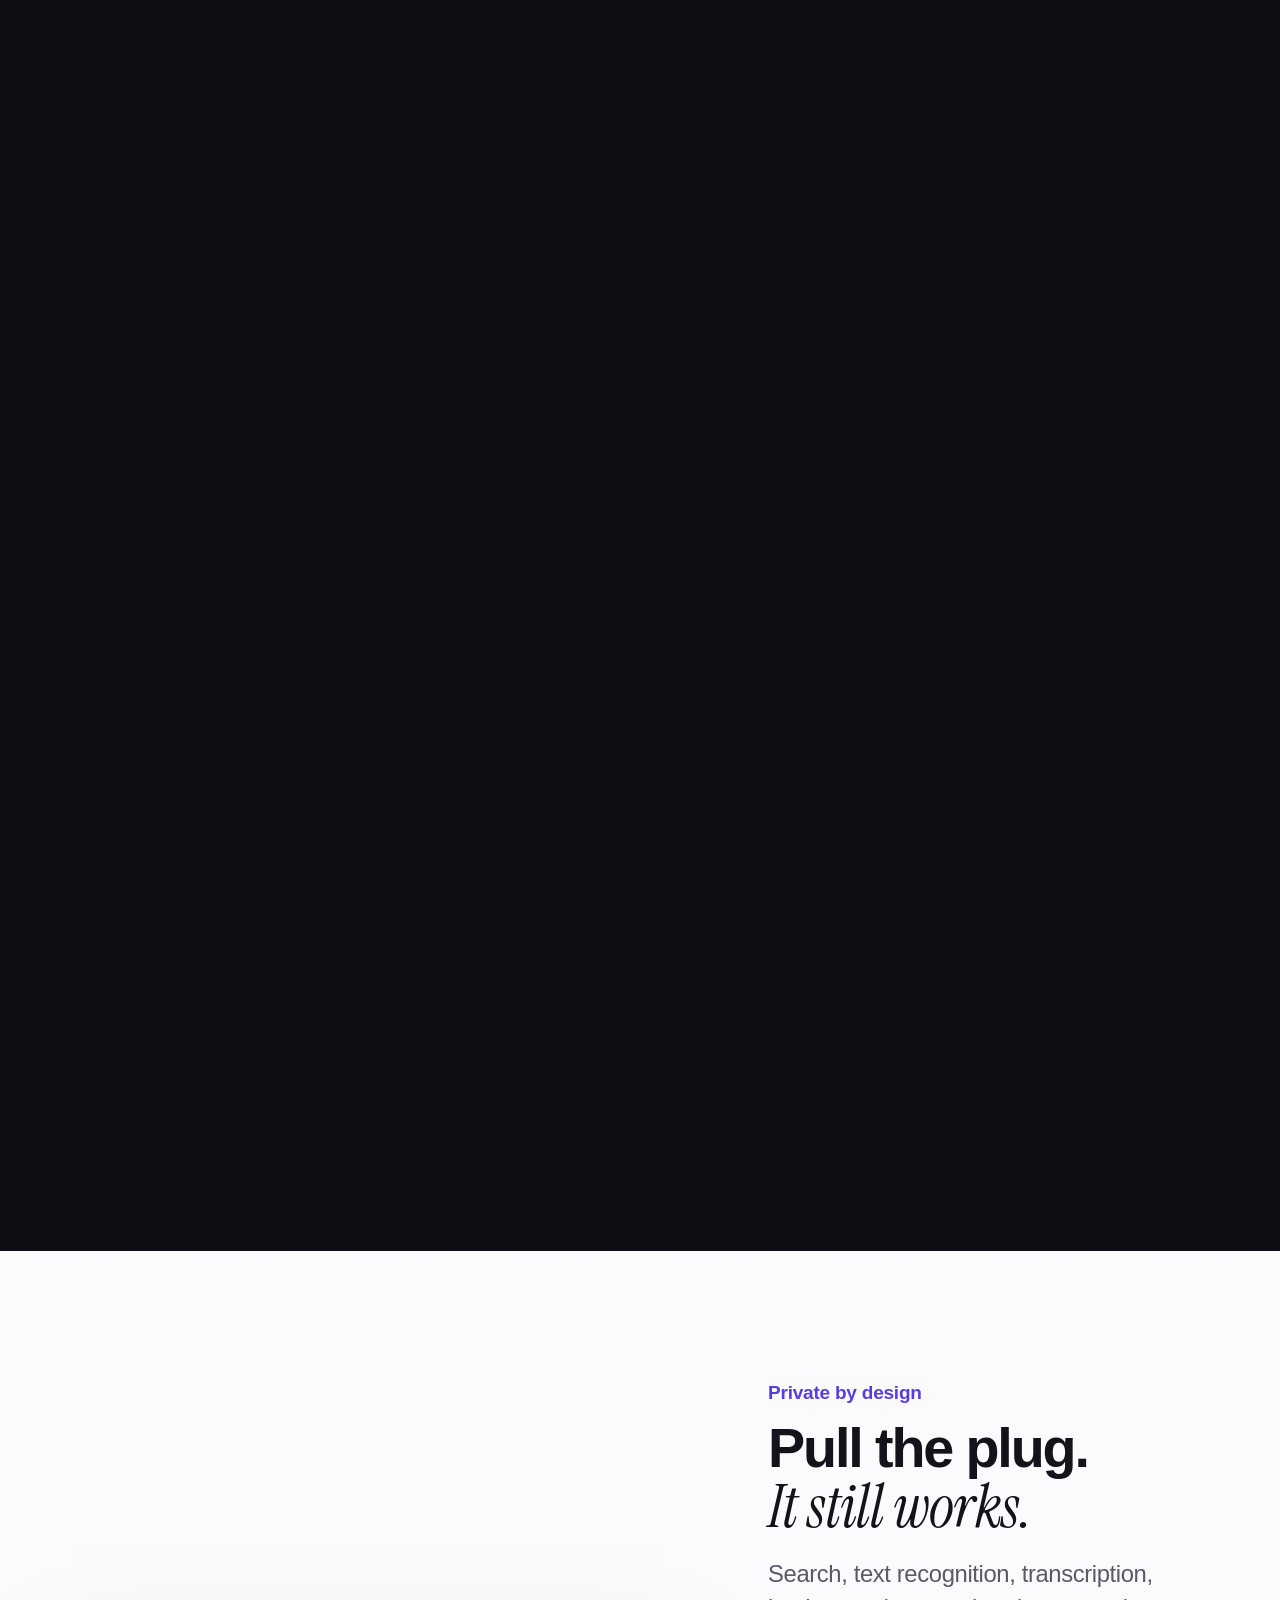
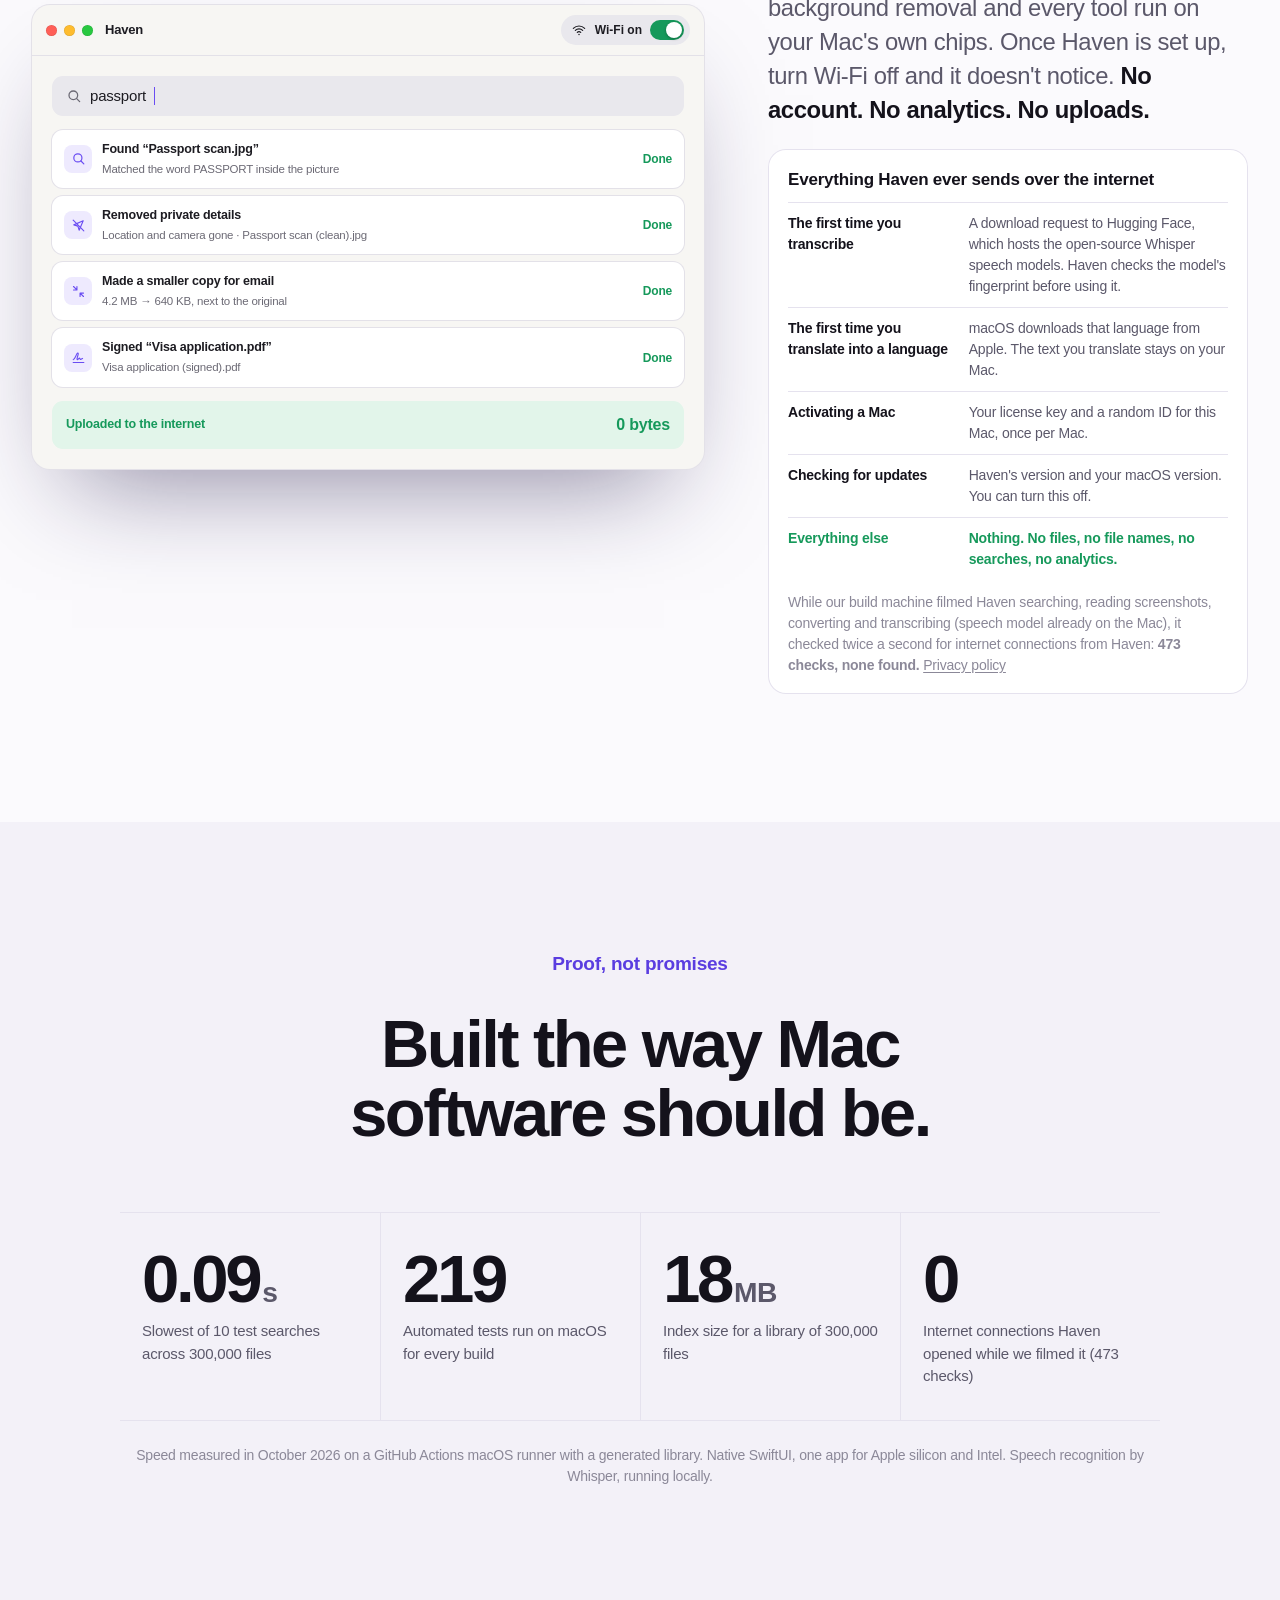
==== commit e7235b5e: "CLAUDE.md for the project; the site's test count is now 219 Co-Authored-By: Claude Opus 5.5 <noreply" ====
--- a/website/index.html
+++ b/website/index.html
@@ -503,7 +503,7 @@
     <div class="sec-head center"><p class="eyebrow">Proof, not promises</p><h2 class="h2" id="proof-title">Built the way Mac software should be.</h2></div>
     <div class="facts">
       <div class="fact"><b class="num">0.09<small>s</small></b><span>Slowest of 10 test searches across 300,000 files</span></div>
-      <div class="fact"><b class="num">209</b><span>Automated tests run on macOS for every build</span></div>
+      <div class="fact"><b class="num">219</b><span>Automated tests run on macOS for every build</span></div>
       <div class="fact"><b class="num">18<small>MB</small></b><span>Index size for a library of 300,000 files</span></div>
       <div class="fact"><b class="num">0</b><span>Internet connections Haven opened while we filmed it (473 checks)</span></div>
     </div>
